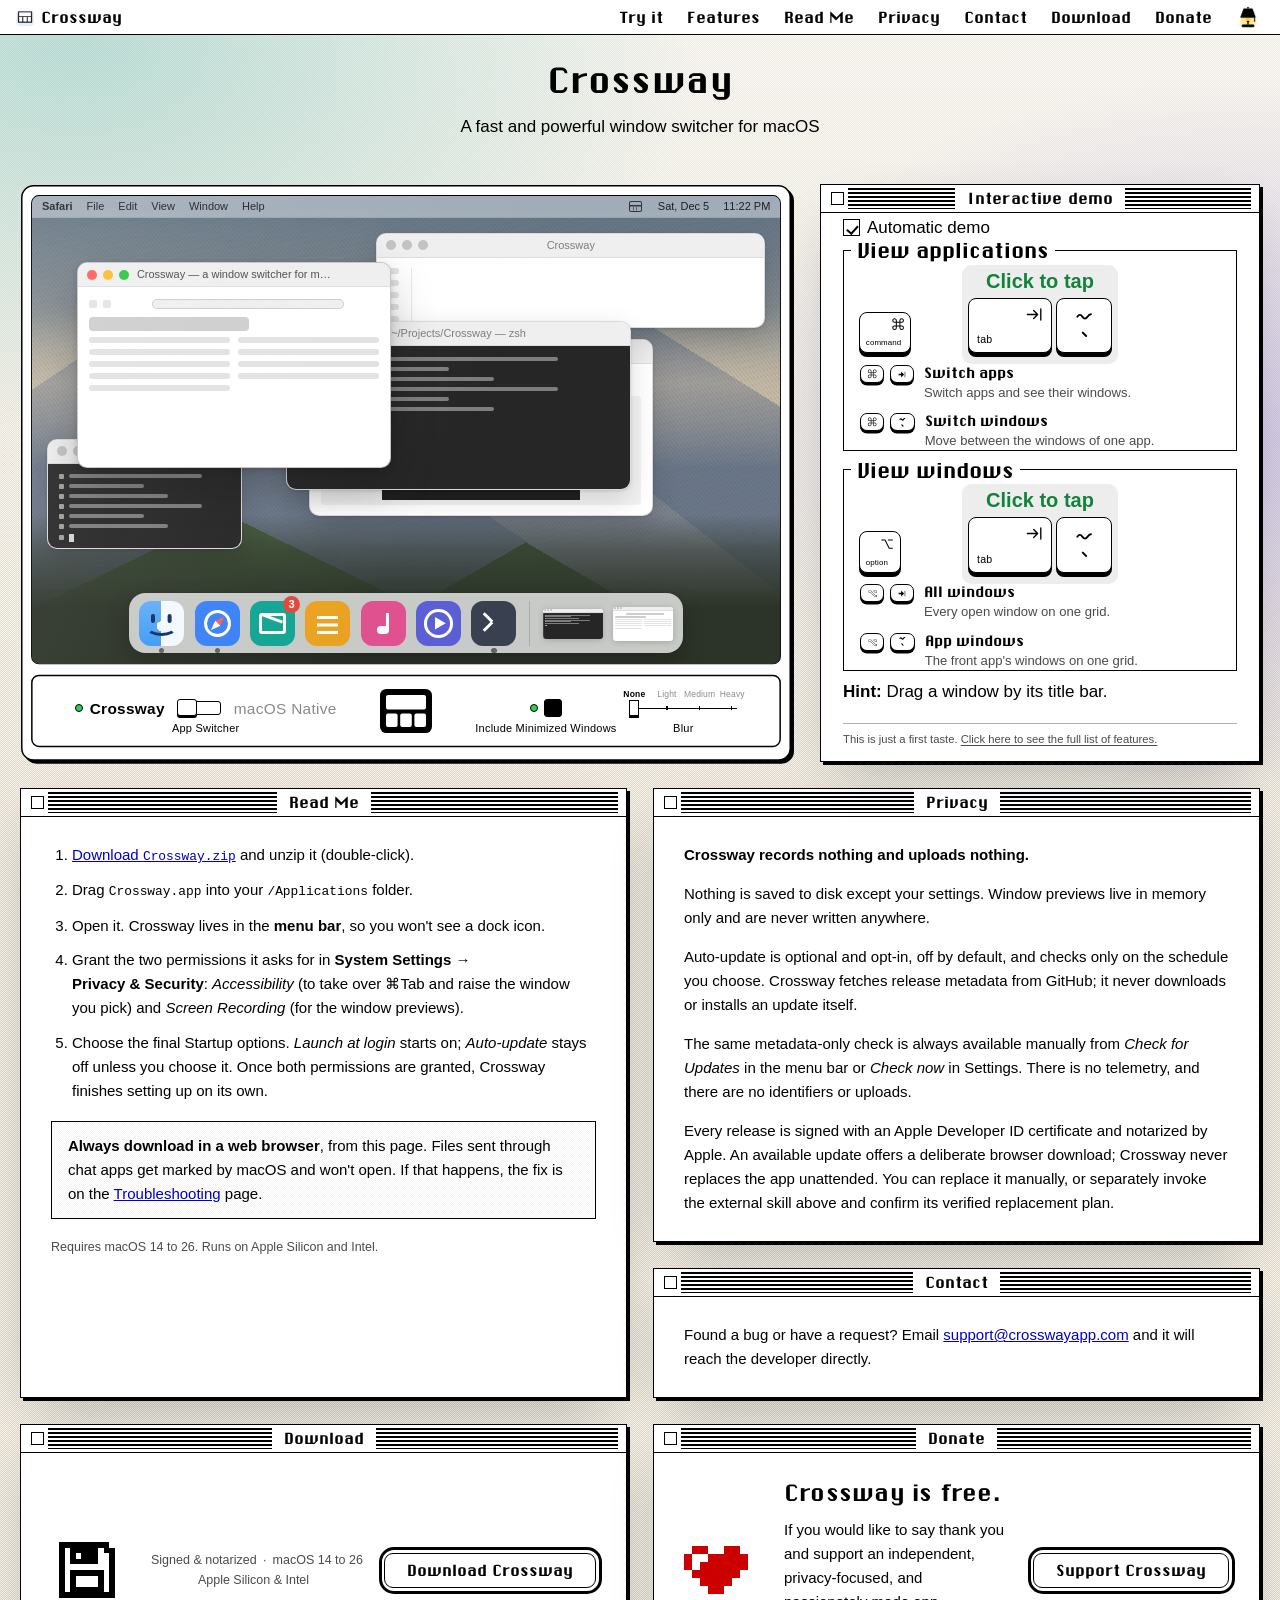
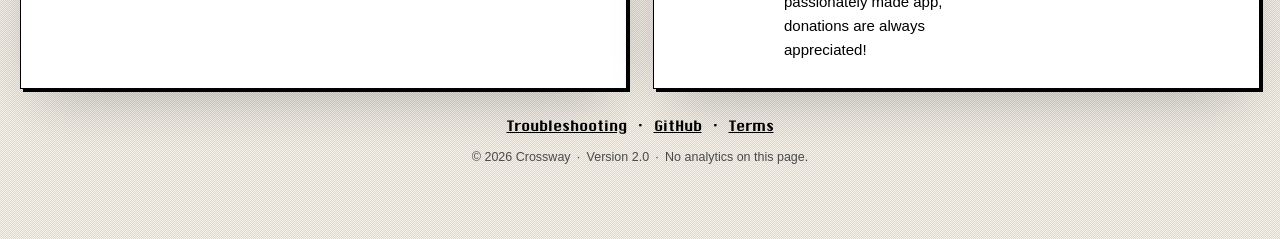
==== docs/index.html @ ad16845f "Update release docs" ====
<!DOCTYPE html>
<html lang="en">
<head>
<meta charset="utf-8">
<meta name="viewport" content="width=device-width, initial-scale=1">
<meta name="color-scheme" content="light dark">
<title>Crossway</title>
<meta name="description" content="A fast and powerful window switcher for macOS. Free, signed &amp; notarized, records nothing.">
<meta property="og:title" content="Crossway">
<meta property="og:description" content="A fast and powerful window switcher for macOS. Free, signed &amp; notarized, records nothing.">
<meta property="og:type" content="website">
<meta property="og:url" content="https://crosswayapp.com/">
<meta property="og:image" content="https://crosswayapp.com/assets/social-card.png">
<meta property="og:image:width" content="1668">
<meta property="og:image:height" content="1040">
<meta name="twitter:card" content="summary_large_image">
<meta name="twitter:image" content="https://crosswayapp.com/assets/social-card.png">
<link rel="icon" type="image/png" sizes="32x32" href="assets/favicon-32.png">
<link rel="apple-touch-icon" href="assets/apple-touch-icon.png">
<script>try{var v=localStorage.getItem("crossway-night");if(v==="1")document.documentElement.classList.add("night");else if(v==="0")document.documentElement.classList.add("day");if(localStorage.getItem("crossway-hacker")==="1")document.documentElement.classList.add("hacker");if(localStorage.getItem("crossway-retro")==="1")document.documentElement.classList.add("retro")}catch(e){}</script>
<link rel="stylesheet" href="style.css">
<script src="night.js" defer></script>
<script src="copy.js" defer></script>
<script src="demo.js" defer></script>
<script src="stage.js" defer></script>
<script src="cameo.js" defer></script>
<script src="hacker.js" defer></script>
<script src="retro.js" defer></script>
<script src="hero-init.js" defer></script>
</head>
<body>

<!-- The phosphor re-cut for the menubar app icon. It is a PNG, so no token
     and no fill can reach it the way they reach the heart and the cameo; a
     filter is the only lever. Kept inert and out of the layout, and never
     referenced outside html.hacker, so the ordinary page is untouched.
     Not display:none — that stops the filter resolving in some engines. -->
<svg class="phosphor-defs" width="0" height="0" aria-hidden="true" focusable="false">
  <defs>
    <filter id="phosphor-icon" color-interpolation-filters="sRGB">
      <feColorMatrix type="saturate" values="0"/>
      <feComponentTransfer>
        <feFuncR type="table" tableValues="0.063 0.651"/>
        <feFuncG type="table" tableValues="0.106 1"/>
        <feFuncB type="table" tableValues="0.071 0.745"/>
      </feComponentTransfer>
    </filter>
  </defs>
</svg>

<nav class="menubar" aria-label="Site">
  <a class="apptitle" href="#top"><img class="appicon" src="assets/favicon-32.png" width="18" height="18" alt="">Crossway</a>
  <span class="spacer"></span>
  <a href="#demo">Try&nbsp;it</a>
  <a href="features/">Features</a>
  <a href="#readme">Read&nbsp;Me</a>
  <a href="#privacy">Privacy</a>
  <a href="#contact">Contact</a>
  <a href="#download">Download</a>
  <a href="#donate">Donate</a>
  <button type="button" class="lamp" role="switch" aria-checked="true" aria-label="Lights">
    <svg class="lamp-art" viewBox="0 0 24 24" width="22" height="22" aria-hidden="true" focusable="false">
      <defs>
        <linearGradient id="lamp-beam-fade" x1="0" y1="0" x2="0" y2="1">
          <stop class="lamp-beam-stop" offset="0" stop-opacity="0.55"/>
          <stop class="lamp-beam-stop" offset="1" stop-opacity="0"/>
        </linearGradient>
      </defs>
      <path class="lamp-beam" d="M4.6 12.9h14.8L22.6 24H1.4z"/>
      <circle class="lamp-bulb" cx="12" cy="14.8" r="1.95"/>
      <path class="lamp-body" d="M11.2 1h1.6v1.6h-1.6z"/>
      <path class="lamp-body" d="M7.6 2.6h8.8a.6.6 0 0 1 .56.4l3.3 8.9a.7.7 0 0 1-.66.95H4.4a.7.7 0 0 1-.66-.95l3.3-8.9a.6.6 0 0 1 .56-.4z"/>
      <path class="lamp-body" d="M10.6 16.3h2.8v1.1h-2.8z"/>
      <path class="lamp-body" d="M11.25 17.3h1.5v2.8h-1.5z"/>
      <path class="lamp-body" d="M6.4 20h11.2a1.3 1.3 0 0 1 1.3 1.3v.4A1.3 1.3 0 0 1 17.6 23H6.4a1.3 1.3 0 0 1-1.3-1.3v-.4A1.3 1.3 0 0 1 6.4 20z"/>
      <path class="lamp-chain" d="M19.2 12.9v2.7"/>
      <circle class="lamp-chain-end" cx="19.2" cy="16.3" r="0.85"/>
    </svg>
  </button>
</nav>

<main class="desktop" id="top">

  <!-- The title and the line under it, and nothing else: the download
       has its own window at the foot of the page, beside Donate, so the
       demo is what the visitor meets first. -->
  <section class="lede">
    <h1>Crossway</h1>
    <p class="tagline">A fast and powerful window switcher for macOS</p>
  </section>

  <!-- THE LIVE HERO. A display in the page's own 1-bit line art, with a
       real modern macOS on its screen: the drawing is of this decade
       (thin bezel, no stand), the line it is drawn in is of the other
       one, and that clash is the joke the rest of the page already
       tells.

       The chassis is one fixed-viewBox SVG: static furniture, nothing
       that moves. The screen is a DOM overlay positioned in percentages
       of that same box, so it registers to the drawn well at every
       width without a line of measuring JavaScript. -->
  <!-- Not a window: the display IS the section, sitting on the desktop
       the way the page's windows do, with its virtual keyboard beside it
       on wide screens and directly after it when the layout stacks. -->
  <section class="cw-hero" id="demo" aria-labelledby="cw-title">
      <!-- The demo's heading is the window's own title, Interactive
           demo, and it names the whole machine rather than the keys: a
           title ABOUT the keys leaves visitors reading the display
           beside it as a screenshot, and they never learn the screen is
           theirs to use.

           The window is one of the page's own kind: the title in its bar
           and the explanation as its body, built exactly as the rest of
           the page's windows are, so the two read as one family. The
           display itself is NOT boxed. There is no heading over the
           columns: the display stands bare on the left, and the ONE
           window is on the right, titled Interactive demo (it is the
           section's heading), holding the hint line (the marquee at the
           left as "Hint: ...", the automatic-demo box at the right) and
           the two boxes of keys.

           The hint line is one line, and large. Every line here is a
           line off the display, which gets the viewport minus
           --cw-fold-overhead, so keep the window's body short. -->
      <div class="cw-stage">
      <div class="cw-machine cw-display">
        <!-- A display, drawn as a manual would have drawn it: paper, the
             page's own ink line, and form carried by a few solid blacks.
             No tone and no dot pattern anywhere: QuickDraw patterns read
             as perforation at this size. The screen is the product and
             the drawing is its frame, so the well takes 96.9% of the
             width (x5 y5 w316 h197.5 of 326x244, at 8:5) inside a 5-unit
             bezel, with a deeper chin under it for the controls, as a
             modern panel has.

             The live desktop is a DOM overlay registered to the well in
             percentages of the same box, so it tracks the drawing at
             every width with no measuring JavaScript. Change the well
             rect and .cw-screen-mount together, or the screen slides off
             its own bezel. The frame around them is its own containing
             block: the bezel below 700px becomes a block in flow, and
             must not grow the box the mount's percentages resolve
             against. -->
        <div class="cw-display-frame">
          <svg class="cw-chassis" viewBox="0 0 326 244" role="img" aria-label="A display with Crossway running on its screen.">
            <!-- The case: ONE panel, a 5-unit bezel round the screen and
                 a chin under it for the controls. No stand, and no
                 recess: a modern display is a flat front, not a CRT sunk
                 into a case, and walls of shadow to say so have nowhere
                 to sit in a bezel this thin. -->
            <rect class="cw-case" x="0.75" y="0.75" width="324.5" height="242.5" rx="5"/>
            <!-- The well. Its fill is under the overlay and never seen;
                 its corners are the screen's, and the overlay clips to
                 the same ones. -->
            <rect class="cw-well" x="5" y="5" width="316" height="197.5" rx="3" fill="var(--desktop-b)" stroke="currentColor"/>
            <!-- The tray along the bottom bezel holds the demo's settings
                 as hardware (the .cw-bezel overlay registers to it:
                 x5..321, y207.5..237.5, the screen's own width). The mark is
                 centred in it and the power light belongs to the switch,
                 where the displays of the era wore them. The light is lit
                 while Crossway is the switcher on the screen and goes
                 dark when the switch says Native. -->
            <rect class="cw-strip" x="5" y="207.5" width="316" height="30" rx="3"/>
            <!-- The mark: Crossway's own, the switcher as an icon, an ink
                 frame with the app row as one pane above the three window
                 panes. Drawn, so it inverts with the rest of the case. -->
            <!-- In Native the machine is Apple's, and Apple's own mark takes
                 the bezel, in the page's ink: shown only while the switch
                 says Native, in the place the Crossway mark leaves. -->
          </svg>
          <div class="cw-screen-mount"><div class="cw-screen-host" id="cw-screen"></div></div>
        </div>
        <!-- The bezel: the three settings the demo has, as the controls a
             display of this era carried. A slide switch for which
             switcher is on the screen, a latching button with its own
             light for whether minimized windows are offered, and a
             thumbwheel with four detents for the blur. Underneath they are
             exactly the inputs the engine wires: the radiogroup
             (two radios, neither of them "off"), the checkbox, the range.
             Each wears an engraved label in the body face. -->
        <div class="cw-bezel">
          <div class="cw-bezel-ctl cw-bezel-mode">
            <div class="cw-toggle" role="radiogroup" aria-label="App Switcher">
              <!-- The power light. It belongs to the SWITCH: green while
                   Crossway is the switcher on the screen, ink while the
                   system's is, which is the same thing the knob's position
                   says and the same word the minimized light speaks. -->
              <span class="cw-toggle-side">
                <span class="cw-led cw-mode-led" aria-hidden="true"></span>
                <span class="cw-engrave" data-side="crossway" aria-hidden="true">Crossway</span>
              </span>
              <span class="cw-switch">
                <button type="button" class="cw-seg" role="radio" aria-checked="true" data-mode="crossway"><span class="sr-only">Crossway</span></button>
                <button type="button" class="cw-seg" role="radio" aria-checked="false" data-mode="native"><span class="sr-only">macOS Native</span></button>
                <span class="cw-switch-knob" aria-hidden="true"></span>
              </span>
              <span class="cw-engrave" data-side="native" aria-hidden="true">macOS Native</span>
            </div>
            <span class="cw-engrave" aria-hidden="true">App Switcher</span>
          </div>
          <!-- The badge, centred on the panel and so on the monitor: the
               maker's mark where a display of this era put it. It is the
               panel's middle column, so the switch on its left and the
               settings on its right cannot push it off centre. Crossway's
               mark with Crossway, Apple's with the system. -->
          <span class="cw-bezel-logo" aria-hidden="true">
            <svg class="cw-logo-mark" viewBox="0 0 13 11" focusable="false"><rect class="cw-ink" x="0.0" y="0.0" width="13" height="11" rx="1.6"/><rect class="cw-paper" x="1.5" y="1.5" width="10" height="3.6" rx="0.5"/><rect class="cw-paper" x="1.5" y="6.1" width="2.9" height="3.4" rx="0.5"/><rect class="cw-paper" x="5.05" y="6.1" width="2.9" height="3.4" rx="0.5"/><rect class="cw-paper" x="8.6" y="6.1" width="2.9" height="3.4" rx="0.5"/></svg>
            <svg class="cw-logo-apple" viewBox="0 0 24 26" focusable="false"><path class="cw-ink" d="M12.152 6.896c-.948 0-2.415-1.078-3.96-1.04-2.04.027-3.91 1.183-4.961 3.014-2.117 3.675-.546 9.103 1.519 12.09 1.013 1.454 2.208 3.09 3.792 3.039 1.52-.065 2.09-.987 3.935-.987 1.831 0 2.35.987 3.96.948 1.637-.026 2.676-1.48 3.676-2.948 1.156-1.688 1.636-3.325 1.662-3.415-.039-.013-3.182-1.221-3.22-4.857-.026-3.04 2.48-4.494 2.597-4.559-1.429-2.09-3.623-2.324-4.39-2.376-2-.156-3.675 1.09-4.61 1.09zM15.53 3.83c.843-1.012 1.4-2.427 1.245-3.83-1.207.052-2.662.805-3.532 1.818-.78.896-1.454 2.338-1.273 3.714 1.338.104 2.715-.688 3.559-1.701"/></svg>
          </span>
          <div class="cw-settings">
            <label class="cw-set cw-push cw-bezel-ctl">
              <span class="cw-push-row"><span class="cw-led" aria-hidden="true"></span><input type="checkbox" data-option="include-minimized" checked><span class="cw-tick" aria-hidden="true"></span></span>
              <span class="cw-engrave">Include Minimized Windows</span>
            </label>
            <div class="cw-bezel-ctl">
              <!-- The wheel's scale is printed above it, a word over each
                   detent, the one under the cap in ink; the label under it is
                   the one word. The output is what a screen reader hears. -->
              <span class="cw-slider" data-blur="0">
                <span class="cw-scale" aria-hidden="true"><i>None</i><i>Light</i><i>Medium</i><i>Heavy</i></span>
                <input type="range" id="cw-blur" data-option="blur"
                       min="0" max="3" step="1" value="0"
                       aria-label="Blur behind the switcher" aria-describedby="cw-blur-now">
                <span class="cw-detents" aria-hidden="true"><i></i><i></i><i></i><i></i></span>
                <output id="cw-blur-now" for="cw-blur" class="sr-only">None</output>
              </span>
              <span class="cw-engrave">Blur</span>
            </div>
          </div>
        </div>
        <!-- What a screen reader hears. One polite region, one sentence
             per settled state, spoken only when it changes. -->
        <p id="cw-status" class="sr-only" role="status" aria-live="polite"></p>
      </div>
        <!-- The keys. macOS reserves these chords at the OS level, so
             pressing them for real would switch the visitor's own apps
             rather than the demo's. So the keys the visitor presses ARE
             the keyboard: the two modifiers to hold (they latch, and a
             second click lets go, which is what commits) and the two keys
             to tap. Under each box's keys its two chords are named with
             what each does; the row in effect lights, and the ⌥ box greys
             as one without Crossway, because a key you cannot have is
             the pitch.
             The glyphs are drawn at one weight: as text, the four keys
             come from three fonts. -->
        <!-- The demo's ONE window, beside the display and as tall as it:
             "Interactive demo" in its title bar (the section's heading),
             the hint line and the two boxes of keys as its body. -->
        <section class="cw-controls mac-window" role="group" aria-labelledby="cw-title">
          <div class="titlebar"><span class="closebox" aria-hidden="true"></span><h2 class="title cw-title" id="cw-title">Interactive demo</h2></div>
          <div class="cw-keys-body">
          <div class="cw-keys-lead-row">
          <!-- Automatic demo, at the top left of the window's body and
               on a line of its own. Left alone, the demo demonstrates
               itself. An autopilot clicks the same keys a visitor would,
               through scenes whose commits put the desktop back exactly
               where it started, in whichever world the switch is set to,
               and the visitor's first real click on the keys, the screen
               or the switch takes over. -->
          <label class="cw-demo-mode"><input type="checkbox" id="cw-demo" checked> Automatic demo</label>
          </div>
          <!-- The verbs beside the caps say the one thing visitors miss:
               these keys are CLICKED. macOS keeps the real ones. The caps
               are drawn at MacBook Pro proportions: command is a quarter
               wider than option, tab half as wide again as backtick, and
               every cap carries the legend its real key does, the symbol
               at the top right and the name at the bottom left. -->
          <!-- Two groups, one per command family: the upper one views
               applications (tab), the lower one views windows (option).
               Each is a group box of the era, a hairline frame with its
               name on the line, and each is COMPLETE: the modifier to
               hold, the two keys to tap beside it, and under them the two
               chords they make and what each buys you. A visitor who
               lands on a group has everything that name needs inside one
               frame, and never has to work out which of four keys goes
               with which of four rows, which is what a single keypad over
               a single legend asks of them.

               So Tab and backtick are drawn once PER GROUP: two Tabs, two
               backticks, each carrying data-group. A tap on a group's key
               is a tap of that group's chord, and the group's own
               modifier goes down first if it is not already (wireKeys):
               the first click on either frame does something on the
               screen. The caps keep MacBook Pro proportions and the
               legends their real keys carry; the verb over the tap keys
               says the one thing a cap cannot: it is CLICKED. The
               modifiers are ART: a tap on a box's key holds its modifier
               for you and the cap lights, and a pause lets it go, which
               is what commits. Nothing on them is clickable, and a screen
               reader is not told about them. -->
          <fieldset class="cw-group" data-group="cmd">
            <legend class="cw-group-label">View applications</legend>
            <div class="cw-group-keys">
              <span class="cw-keyset">
                <span class="cw-keycap-btn cw-key-cmd is-art" data-key="cmd" data-held="false" aria-hidden="true"><svg viewBox="0 0 24 24" aria-hidden="true"><path d="M15 6v12a3 3 0 1 0 3-3H6a3 3 0 1 0 3 3V6a3 3 0 1 0-3 3h12a3 3 0 1 0-3-3"/></svg><span class="cw-keycap-word" aria-hidden="true">command</span></span>
              </span>
              <span class="cw-keyset">
                <span class="cw-keyset-verb">Click to&#10;tap</span>
                <button type="button" class="cw-keycap-btn cw-key-tab" data-key="tab" data-group="cmd" aria-label="Tab"><svg viewBox="0 0 24 24" aria-hidden="true"><path d="M3 12h13M11 7l5 5-5 5M20 5v14"/></svg><span class="cw-keycap-word" aria-hidden="true">tab</span></button>
                <button type="button" class="cw-keycap-btn cw-key-tick" data-key="tick" data-group="cmd" aria-label="Backtick"><svg viewBox="0 0 24 24" aria-hidden="true"><path d="M7.5 6.45c1.125-1.65 2.25-1.65 3.375 0s2.25 1.65 3.375 0 2.25-1.65 2.25-1.65M11.1 16.95l2.25 2.25"/></svg></button>
              </span>
            </div>
            <ol class="cw-legend">
              <li data-chord="cmd-tab" data-what="Switch apps and see their windows." data-what-native="Switch apps. No window previews.">
                <span class="chord" aria-hidden="true"><span class="key">⌘</span><span class="key">⇥</span></span>
                <span class="cw-legend-name">Switch apps</span>
                <span class="cw-legend-what">Switch apps and see their windows.</span>
              </li>
              <li data-chord="cmd-tick" data-what="Move between the windows of one app." data-what-native="Cycle front app's windows. No previews.">
                <span class="chord" aria-hidden="true"><span class="key">⌘</span><span class="key key-tick"><svg viewBox="0 0 24 24" aria-hidden="true"><path d="M7.5 6.45c1.125-1.65 2.25-1.65 3.375 0s2.25 1.65 3.375 0 2.25-1.65 2.25-1.65M11.1 16.95l2.25 2.25"/></svg></span></span>
                <span class="cw-legend-name">Switch windows</span>
                <span class="cw-legend-what">Move between the windows of one app.</span>
              </li>
            </ol>
          </fieldset>
          <fieldset class="cw-group" data-group="opt" data-crossway-only="1">
            <legend class="cw-group-label">View windows</legend>
            <div class="cw-group-keys">
              <span class="cw-keyset">
                <span class="cw-keycap-btn cw-key-opt is-art" data-key="opt" data-held="false" data-crossway-only="1" aria-hidden="true"><svg viewBox="0 0 24 24" aria-hidden="true"><path d="M3 5h5.5l7 14H21M14 5h7"/></svg><span class="cw-keycap-word" aria-hidden="true">option</span></span>
              </span>
              <span class="cw-keyset">
                <span class="cw-keyset-verb">Click to&#10;tap</span>
                <button type="button" class="cw-keycap-btn cw-key-tab" data-key="tab" data-group="opt" aria-label="Tab"><svg viewBox="0 0 24 24" aria-hidden="true"><path d="M3 12h13M11 7l5 5-5 5M20 5v14"/></svg><span class="cw-keycap-word" aria-hidden="true">tab</span></button>
                <button type="button" class="cw-keycap-btn cw-key-tick" data-key="tick" data-group="opt" aria-label="Backtick"><svg viewBox="0 0 24 24" aria-hidden="true"><path d="M7.5 6.45c1.125-1.65 2.25-1.65 3.375 0s2.25 1.65 3.375 0 2.25-1.65 2.25-1.65M11.1 16.95l2.25 2.25"/></svg></button>
              </span>
            </div>
            <ol class="cw-legend">
              <li data-chord="opt-tab" data-crossway-only="1">
                <span class="chord" aria-hidden="true"><span class="key">⌥</span><span class="key">⇥</span></span>
                <span class="cw-legend-name">All windows</span>
                <span class="cw-legend-what">Every open window on one grid.</span>
              </li>
              <li data-chord="opt-tick" data-crossway-only="1">
                <span class="chord" aria-hidden="true"><span class="key">⌥</span><span class="key key-tick"><svg viewBox="0 0 24 24" aria-hidden="true"><path d="M7.5 6.45c1.125-1.65 2.25-1.65 3.375 0s2.25 1.65 3.375 0 2.25-1.65 2.25-1.65M11.1 16.95l2.25 2.25"/></svg></span></span>
                <span class="cw-legend-name">App windows</span>
                <span class="cw-legend-what">The front app's windows on one grid.</span>
              </li>
            </ol>
          </fieldset>
          <!-- The small print, so nobody takes the sketch for the whole
               app: the real one has more settings and more to it. -->
          <!-- The way out of the sketch, in the SAME note: .cw-fine draws a
               rule and a padded block, so a second paragraph of it costs the
               keys window about 30px at its foot and spills it past the
               display (at 1200x1000 and, in the terminal appearance,
               1280x700). One block, two sentences: the link still
               immediately follows the sentence it belongs to. -->
          <!-- The foot: the changing hint, then the divider and the
               small print under it. ONE block, because the window's body
               is a flex column whose gap is the boxes' own: a fourth
               child there would have cost a whole gap at every fold, and
               the hint's place is against the divider anyway. -->
          <div class="cw-keys-foot">
            <!-- One thing to try at a time, cycled by hero-init.js through
                 the list under it; this line is what is seen, the list is
                 what a screen reader gets, once. Every idea is one line at
                 1280px wide, in plain words with nothing bolded, and every
                 one is something the desktop really does. The window has
                 nothing else: its title bar is the heading. -->
            <p class="cw-hero-idea" aria-hidden="true"><span class="cw-hero-hint">Hint:</span> <span class="cw-hero-idea-text">Drag a window by its title bar.</span></p>
            <ul class="cw-hero-ideas sr-only" aria-label="Things to try on the monitor">
              <li>Drag a window by its title bar.</li>
              <li>Resize a window from any edge or corner.</li>
              <li>Click a window to bring it to the front.</li>
              <li>Minimize a window with its yellow button.</li>
              <li>Close a window with its red button.</li>
              <li>Click a window's green button to fill the screen. Click again to shrink back.</li>
              <li>Restore a minimized window from the Dock.</li>
              <li>Launch an app from the Dock.</li>
              <li>Click the app's name in the menu bar to open its menu.</li>
              <li>Quit the front app from the menu bar.</li>
              <li>Tap Tab to switch apps, then pause to land on one.</li>
              <li>Tap Tab again and again to walk along the row.</li>
              <li>Tap backtick again to move along the window strip.</li>
              <li>Tap backtick to switch windows.</li>
              <li>Use backtick to reach a window buried under another.</li>
              <li>Under View windows, tap Tab to see every window on one grid.</li>
              <li>Under View windows, tap backtick to see only the front app's windows.</li>
              <li>Hover a preview in the switcher, then click it to jump there.</li>
              <li>Click the wallpaper while the switcher is up to dismiss it.</li>
              <li>Turn the blur wheel on the bezel to frost what is behind the switcher.</li>
              <li>Press Include Minimized Windows on the bezel and watch the switcher change.</li>
              <li>Throw the switch to macOS Native and compare.</li>
              <li>Watch the film keep playing inside its preview.</li>
              <li>Let the automatic demo run, then take over with a click.</li>
            </ul>
          
            <p class="cw-fine">This is just a first taste.
              <a class="cw-features-link" href="features/">Click here to see the full list of features.</a></p>
          </div>
          </div>
        </section>
      </div>
  </section>



  <!-- The page's alternative hero: type "retro" anywhere and it
       takes the place of the live display.

       It lives in a <template> rather than behind display:none because
       Chrome keeps running CSS animations inside a hidden subtree, and
       these figures hold about twenty flipbook reels. A template subtree
       is genuinely inert: no style, no layout, no animation, nothing
       until it is cloned.

       Do not rewrite the art in here. -->
  <template id="retro-hero">
  <div class="window-duo">
    <section class="mac-window">
      <div class="titlebar"><span class="closebox" aria-hidden="true"></span><span class="title">Switch apps</span></div>
      <div class="window-body figure">
        <svg id="demo-apps" viewBox="0 0 156 88" width="624" height="352" shape-rendering="crispEdges" role="img" data-sel="2" data-strip="2" aria-label="Interactive demo of the switcher: a row of five app icons. Hover or tap an icon to select it; window previews of the selected app appear beneath.">
          <defs>
            <pattern id="dA" width="2" height="2" patternUnits="userSpaceOnUse">
              <rect width="1" height="1" fill="currentColor"/>
              <rect x="1" y="1" width="1" height="1" fill="currentColor"/>
            </pattern>
            <g id="mwA">
              <rect x="0" y="0" width="26" height="20" style="fill: var(--paper)" stroke="currentColor"/>
              <rect x="1" y="5" width="24" height="1" fill="currentColor"/>
              <rect x="3" y="2" width="20" height="1" fill="currentColor" opacity=".6"/>
              <rect x="2" y="7" width="22" height="11" fill="url(#dA)" opacity=".28"/>
            </g>
          </defs>
          <rect x="2" y="2" width="152" height="84" rx="5" style="fill: var(--paper)" stroke="currentColor" stroke-width="2"/>
          <!-- app icon row -->
          <rect x="12" y="10" width="16" height="16" fill="none" stroke="currentColor"/>
          <circle cx="20" cy="18" r="4" fill="currentColor"/>
          <rect x="40" y="10" width="16" height="16" fill="none" stroke="currentColor"/>
          <rect x="44" y="14" width="8" height="8" fill="currentColor"/>
          <rect x="46" y="16" width="4" height="4" style="fill: var(--paper)"/>
          <rect x="68" y="10" width="16" height="16" fill="none" stroke="currentColor"/>
          <polygon points="76,13 81,22 71,22" fill="currentColor"/>
          <rect x="96" y="10" width="16" height="16" fill="none" stroke="currentColor"/>
          <polygon points="104,12 110,18 104,24 98,18" fill="currentColor"/>
          <rect x="124" y="10" width="16" height="16" fill="none" stroke="currentColor"/>
          <rect x="128" y="15" width="8" height="2" fill="currentColor"/>
          <rect x="128" y="19" width="8" height="2" fill="currentColor"/>
          <!-- the selection ring, at home around the third icon; demo.js
               glides it between icons with a CSS transform -->
          <rect class="demo-selector" x="63" y="5" width="26" height="26" rx="4" fill="none" stroke="currentColor" stroke-width="2"/>
          <!-- window previews: one pre-rendered strip per app, aligned
               to the panel's left edge like the real app; only the
               selected app's strip is shown -->
          <g class="demo-strip" data-app="0">
            <use href="#mwA" x="12" y="46"/>
            <!-- movie: the sky cycle: sunrise, sunset, then the moon. -->
            <g transform="translate(46,46)">
              <rect x="0" y="0" width="26" height="20" style="fill: var(--paper)" stroke="currentColor"/>
              <rect x="1" y="5" width="24" height="1" fill="currentColor"/>
              <rect x="3" y="2" width="20" height="1" fill="currentColor" opacity=".6"/>
              <g class="movie frames-10" style="--slot: 0.5s" transform="translate(2,7) scale(0.5)" fill="currentColor">
                <g class="frame">
                  <rect x="1" y="17" width="42" height="5"/>
                  <rect x="8" y="14" width="2" height="3"/>
                  <rect x="6" y="11" width="6" height="3"/>
                  <rect x="7" y="10" width="4" height="1"/>
                  <rect x="22" y="16" width="8" height="1"/>
                  <rect x="24" y="15" width="4" height="1"/>
                  <rect x="15" y="14" width="4" height="1"/>
                  <rect x="14" y="15" width="6" height="2"/>
                  <rect x="10" y="2" width="1" height="1"/>
                  <rect x="2" y="15" width="3" height="1"/>
                  <rect x="1" y="16" width="5" height="1"/>
                  <rect x="40" y="15" width="2" height="1"/>
                  <rect x="39" y="16" width="3" height="1"/>
                </g>
                <g class="frame">
                  <rect x="1" y="17" width="42" height="5"/>
                  <rect x="8" y="14" width="2" height="3"/>
                  <rect x="6" y="11" width="6" height="3"/>
                  <rect x="7" y="10" width="4" height="1"/>
                  <rect x="22" y="16" width="8" height="1"/>
                  <rect x="24" y="15" width="4" height="1"/>
                  <rect x="15" y="14" width="4" height="1"/>
                  <rect x="14" y="15" width="6" height="2"/>
                  <rect x="10" y="6" width="4" height="1"/>
                  <rect x="9" y="7" width="6" height="3"/>
                  <rect x="10" y="10" width="4" height="1"/>
                </g>
                <g class="frame">
                  <rect x="1" y="17" width="42" height="5"/>
                  <rect x="8" y="14" width="2" height="3"/>
                  <rect x="6" y="11" width="6" height="3"/>
                  <rect x="7" y="10" width="4" height="1"/>
                  <rect x="22" y="16" width="8" height="1"/>
                  <rect x="24" y="15" width="4" height="1"/>
                  <rect x="15" y="14" width="4" height="1"/>
                  <rect x="14" y="15" width="6" height="2"/>
                  <rect x="19" y="1" width="4" height="1"/>
                  <rect x="18" y="2" width="6" height="3"/>
                  <rect x="19" y="5" width="4" height="1"/>
                  <rect x="20" y="0" width="2" height="1"/>
                  <rect x="16" y="3" width="1" height="1"/>
                  <rect x="25" y="3" width="1" height="1"/>
                </g>
                <g class="frame">
                  <rect x="1" y="17" width="42" height="5"/>
                  <rect x="8" y="14" width="2" height="3"/>
                  <rect x="6" y="11" width="6" height="3"/>
                  <rect x="7" y="10" width="4" height="1"/>
                  <rect x="22" y="16" width="8" height="1"/>
                  <rect x="24" y="15" width="4" height="1"/>
                  <rect x="15" y="14" width="4" height="1"/>
                  <rect x="14" y="15" width="6" height="2"/>
                  <rect x="28" y="6" width="4" height="1"/>
                  <rect x="27" y="7" width="6" height="3"/>
                  <rect x="28" y="10" width="4" height="1"/>
                </g>
                <g class="frame">
                  <rect x="1" y="17" width="42" height="5"/>
                  <rect x="8" y="14" width="2" height="3"/>
                  <rect x="6" y="11" width="6" height="3"/>
                  <rect x="7" y="10" width="4" height="1"/>
                  <rect x="22" y="16" width="8" height="1"/>
                  <rect x="24" y="15" width="4" height="1"/>
                  <rect x="15" y="14" width="4" height="1"/>
                  <rect x="14" y="15" width="6" height="2"/>
                  <rect x="39" y="15" width="3" height="1"/>
                  <rect x="38" y="16" width="5" height="1"/>
                </g>
                <g class="frame">
                  <rect x="1" y="17" width="42" height="5"/>
                  <rect x="8" y="14" width="2" height="3"/>
                  <rect x="6" y="11" width="6" height="3"/>
                  <rect x="7" y="10" width="4" height="1"/>
                  <rect x="22" y="16" width="8" height="1"/>
                  <rect x="24" y="15" width="4" height="1"/>
                  <rect x="15" y="14" width="4" height="1"/>
                  <rect x="14" y="15" width="6" height="2"/>
                  <rect x="33" y="3" width="1" height="1"/>
                </g>
                <g class="frame">
                  <rect x="1" y="17" width="42" height="5"/>
                  <rect x="8" y="14" width="2" height="3"/>
                  <rect x="6" y="11" width="6" height="3"/>
                  <rect x="7" y="10" width="4" height="1"/>
                  <rect x="22" y="16" width="8" height="1"/>
                  <rect x="24" y="15" width="4" height="1"/>
                  <rect x="15" y="14" width="4" height="1"/>
                  <rect x="14" y="15" width="6" height="2"/>
                  <rect x="33" y="3" width="1" height="1"/>
                  <rect x="10" y="2" width="1" height="1"/>
                  <rect x="2" y="14" width="3" height="1"/>
                  <rect x="2" y="15" width="2" height="1"/>
                  <rect x="2" y="16" width="3" height="1"/>
                </g>
                <g class="frame">
                  <rect x="1" y="17" width="42" height="5"/>
                  <rect x="8" y="14" width="2" height="3"/>
                  <rect x="6" y="11" width="6" height="3"/>
                  <rect x="7" y="10" width="4" height="1"/>
                  <rect x="22" y="16" width="8" height="1"/>
                  <rect x="24" y="15" width="4" height="1"/>
                  <rect x="15" y="14" width="4" height="1"/>
                  <rect x="14" y="15" width="6" height="2"/>
                  <rect x="33" y="3" width="1" height="1"/>
                  <rect x="10" y="2" width="1" height="1"/>
                  <rect x="25" y="6" width="1" height="1"/>
                  <rect x="41" y="5" width="1" height="1"/>
                  <rect x="11" y="5" width="3" height="1"/>
                  <rect x="10" y="6" width="2" height="3"/>
                  <rect x="11" y="9" width="3" height="1"/>
                </g>
                <g class="frame">
                  <rect x="1" y="17" width="42" height="5"/>
                  <rect x="8" y="14" width="2" height="3"/>
                  <rect x="6" y="11" width="6" height="3"/>
                  <rect x="7" y="10" width="4" height="1"/>
                  <rect x="22" y="16" width="8" height="1"/>
                  <rect x="24" y="15" width="4" height="1"/>
                  <rect x="15" y="14" width="4" height="1"/>
                  <rect x="14" y="15" width="6" height="2"/>
                  <rect x="33" y="3" width="1" height="1"/>
                  <rect x="10" y="2" width="1" height="1"/>
                  <rect x="25" y="6" width="1" height="1"/>
                  <rect x="41" y="5" width="1" height="1"/>
                  <rect x="5" y="6" width="1" height="1"/>
                  <rect x="16" y="4" width="1" height="1"/>
                  <rect x="29" y="9" width="1" height="1"/>
                  <rect x="20" y="0" width="3" height="1"/>
                  <rect x="19" y="1" width="2" height="3"/>
                  <rect x="20" y="4" width="3" height="1"/>
                </g>
                <g class="frame">
                  <rect x="1" y="17" width="42" height="5"/>
                  <rect x="8" y="14" width="2" height="3"/>
                  <rect x="6" y="11" width="6" height="3"/>
                  <rect x="7" y="10" width="4" height="1"/>
                  <rect x="22" y="16" width="8" height="1"/>
                  <rect x="24" y="15" width="4" height="1"/>
                  <rect x="15" y="14" width="4" height="1"/>
                  <rect x="14" y="15" width="6" height="2"/>
                  <rect x="10" y="2" width="1" height="1"/>
                  <rect x="25" y="6" width="1" height="1"/>
                  <rect x="5" y="6" width="1" height="1"/>
                  <rect x="30" y="6" width="3" height="1"/>
                  <rect x="29" y="7" width="2" height="3"/>
                  <rect x="30" y="10" width="3" height="1"/>
                </g>
              </g>
            </g>
          </g>
          <g class="demo-strip" data-app="1">
            <use href="#mwA" x="12" y="46"/>
          </g>
          <g class="demo-strip" data-app="2">
            <use href="#mwA" x="12" y="46"/>
            <!-- movie: two stick figures in a lively scrap. -->
            <g transform="translate(46,46)">
              <rect x="0" y="0" width="26" height="20" style="fill: var(--paper)" stroke="currentColor"/>
              <rect x="1" y="5" width="24" height="1" fill="currentColor"/>
              <rect x="3" y="2" width="20" height="1" fill="currentColor" opacity=".6"/>
              <g class="movie frames-6" style="--slot: 0.28s" transform="translate(2,7) scale(0.5)" fill="currentColor">
                <g class="frame">
                  <rect x="1" y="20" width="42" height="1"/>
                  <rect x="9" y="3" width="3" height="3"/>
                  <rect x="9" y="6" width="3" height="6"/>
                  <rect x="12" y="7" width="2" height="2"/>
                  <rect x="13" y="5" width="2" height="2"/>
                  <rect x="7" y="7" width="2" height="2"/>
                  <rect x="6" y="5" width="2" height="2"/>
                  <rect x="7" y="12" width="2" height="8"/>
                  <rect x="11" y="12" width="2" height="8"/>
                  <rect x="32" y="3" width="3" height="3"/>
                  <rect x="32" y="6" width="3" height="6"/>
                  <rect x="30" y="7" width="2" height="2"/>
                  <rect x="29" y="5" width="2" height="2"/>
                  <rect x="35" y="7" width="2" height="2"/>
                  <rect x="36" y="5" width="2" height="2"/>
                  <rect x="30" y="12" width="2" height="8"/>
                  <rect x="34" y="12" width="2" height="8"/>
                </g>
                <g class="frame">
                  <rect x="1" y="20" width="42" height="1"/>
                  <rect x="12" y="3" width="3" height="3"/>
                  <rect x="12" y="6" width="3" height="6"/>
                  <rect x="15" y="5" width="10" height="2"/>
                  <rect x="10" y="7" width="2" height="2"/>
                  <rect x="10" y="12" width="2" height="4"/>
                  <rect x="9" y="16" width="2" height="4"/>
                  <rect x="14" y="12" width="2" height="8"/>
                  <rect x="34" y="3" width="3" height="3"/>
                  <rect x="33" y="6" width="3" height="6"/>
                  <rect x="30" y="5" width="2" height="2"/>
                  <rect x="31" y="7" width="2" height="2"/>
                  <rect x="36" y="5" width="2" height="2"/>
                  <rect x="31" y="12" width="2" height="3"/>
                  <rect x="30" y="15" width="2" height="5"/>
                  <rect x="34" y="12" width="2" height="8"/>
                </g>
                <g class="frame">
                  <rect x="1" y="20" width="42" height="1"/>
                  <rect x="12" y="3" width="3" height="3"/>
                  <rect x="12" y="6" width="3" height="6"/>
                  <rect x="15" y="6" width="4" height="2"/>
                  <rect x="10" y="5" width="2" height="3"/>
                  <rect x="10" y="12" width="2" height="4"/>
                  <rect x="9" y="16" width="2" height="4"/>
                  <rect x="14" y="12" width="2" height="8"/>
                  <rect x="37" y="3" width="3" height="2"/>
                  <rect x="36" y="5" width="2" height="2"/>
                  <rect x="35" y="7" width="2" height="2"/>
                  <rect x="34" y="9" width="2" height="2"/>
                  <rect x="32" y="11" width="4" height="2"/>
                  <rect x="33" y="5" width="2" height="3"/>
                  <rect x="39" y="5" width="2" height="3"/>
                  <rect x="31" y="13" width="2" height="3"/>
                  <rect x="30" y="16" width="2" height="4"/>
                  <rect x="34" y="12" width="2" height="8"/>
                </g>
                <g class="frame">
                  <rect x="1" y="20" width="42" height="1"/>
                  <rect x="10" y="4" width="3" height="3"/>
                  <rect x="11" y="6" width="3" height="3"/>
                  <rect x="12" y="9" width="3" height="3"/>
                  <rect x="13" y="7" width="3" height="2"/>
                  <rect x="15" y="4" width="2" height="4"/>
                  <rect x="11" y="12" width="2" height="8"/>
                  <rect x="14" y="12" width="2" height="8"/>
                  <rect x="34" y="3" width="3" height="3"/>
                  <rect x="33" y="6" width="3" height="6"/>
                  <rect x="25" y="9" width="8" height="2"/>
                  <rect x="23" y="8" width="2" height="3"/>
                  <rect x="34" y="12" width="2" height="8"/>
                  <rect x="31" y="4" width="2" height="3"/>
                  <rect x="36" y="7" width="3" height="2"/>
                </g>
                <g class="frame">
                  <rect x="1" y="20" width="42" height="1"/>
                  <rect x="11" y="3" width="3" height="3"/>
                  <rect x="11" y="6" width="3" height="6"/>
                  <rect x="14" y="8" width="7" height="2"/>
                  <rect x="9" y="7" width="2" height="2"/>
                  <rect x="13" y="11" width="2" height="1"/>
                  <rect x="10" y="12" width="2" height="8"/>
                  <rect x="14" y="12" width="2" height="8"/>
                  <rect x="34" y="3" width="3" height="3"/>
                  <rect x="34" y="6" width="3" height="6"/>
                  <rect x="32" y="10" width="3" height="2"/>
                  <rect x="31" y="12" width="2" height="2"/>
                  <rect x="29" y="14" width="2" height="2"/>
                  <rect x="35" y="12" width="2" height="8"/>
                  <rect x="32" y="7" width="2" height="2"/>
                  <rect x="37" y="5" width="2" height="3"/>
                </g>
                <g class="frame">
                  <rect x="1" y="20" width="42" height="1"/>
                  <rect x="8" y="3" width="3" height="3"/>
                  <rect x="8" y="6" width="3" height="6"/>
                  <rect x="7" y="11" width="5" height="1"/>
                  <rect x="6" y="12" width="2" height="7"/>
                  <rect x="11" y="12" width="2" height="7"/>
                  <rect x="11" y="7" width="2" height="2"/>
                  <rect x="12" y="5" width="2" height="2"/>
                  <rect x="6" y="7" width="2" height="2"/>
                  <rect x="5" y="5" width="2" height="2"/>
                  <rect x="33" y="3" width="3" height="3"/>
                  <rect x="33" y="6" width="3" height="6"/>
                  <rect x="31" y="11" width="5" height="1"/>
                  <rect x="30" y="12" width="2" height="7"/>
                  <rect x="35" y="12" width="2" height="7"/>
                  <rect x="31" y="7" width="2" height="2"/>
                  <rect x="30" y="5" width="2" height="2"/>
                  <rect x="36" y="7" width="2" height="2"/>
                  <rect x="37" y="5" width="2" height="2"/>
                </g>
              </g>
            </g>
            <use href="#mwA" x="80" y="46"/>
          </g>
          <g class="demo-strip" data-app="3">
            <!-- movie: a cow, grazing. -->
            <g transform="translate(12,46)">
              <rect x="0" y="0" width="26" height="20" style="fill: var(--paper)" stroke="currentColor"/>
              <rect x="1" y="5" width="24" height="1" fill="currentColor"/>
              <rect x="3" y="2" width="20" height="1" fill="currentColor" opacity=".6"/>
              <g class="movie frames-4" style="--slot: 0.6s" transform="translate(2,7) scale(0.5)" fill="currentColor">
                <g class="frame">
                  <rect x="1" y="20" width="42" height="2"/>
                  <rect x="4" y="18" width="3" height="2"/>
                  <rect x="37" y="18" width="3" height="2"/>
                  <rect x="13" y="19" width="2" height="1"/>
                  <rect x="16" y="8" width="18" height="6"/>
                  <rect x="17" y="14" width="2" height="6"/>
                  <rect x="21" y="14" width="2" height="6"/>
                  <rect x="28" y="14" width="2" height="6"/>
                  <rect x="31" y="14" width="2" height="6"/>
                  <rect x="34" y="9" width="1" height="6"/>
                  <rect x="34" y="15" width="2" height="2"/>
                  <rect x="13" y="5" width="4" height="4"/>
                  <rect x="8" y="4" width="6" height="4"/>
                  <rect x="6" y="5" width="2" height="3"/>
                  <rect x="12" y="3" width="2" height="1"/>
                </g>
                <g class="frame">
                  <rect x="1" y="20" width="42" height="2"/>
                  <rect x="4" y="18" width="3" height="2"/>
                  <rect x="37" y="18" width="3" height="2"/>
                  <rect x="13" y="19" width="2" height="1"/>
                  <rect x="16" y="8" width="18" height="6"/>
                  <rect x="17" y="14" width="2" height="6"/>
                  <rect x="21" y="14" width="2" height="6"/>
                  <rect x="28" y="14" width="2" height="6"/>
                  <rect x="31" y="14" width="2" height="6"/>
                  <rect x="34" y="9" width="1" height="6"/>
                  <rect x="34" y="15" width="2" height="2"/>
                  <rect x="13" y="9" width="4" height="4"/>
                  <rect x="10" y="12" width="4" height="3"/>
                  <rect x="6" y="13" width="5" height="4"/>
                  <rect x="4" y="15" width="3" height="3"/>
                </g>
                <g class="frame">
                  <rect x="1" y="20" width="42" height="2"/>
                  <rect x="4" y="18" width="3" height="2"/>
                  <rect x="37" y="18" width="3" height="2"/>
                  <rect x="13" y="19" width="2" height="1"/>
                  <rect x="16" y="8" width="18" height="6"/>
                  <rect x="17" y="14" width="2" height="6"/>
                  <rect x="21" y="14" width="2" height="6"/>
                  <rect x="28" y="14" width="2" height="6"/>
                  <rect x="31" y="14" width="2" height="6"/>
                  <rect x="34" y="8" width="2" height="2"/>
                  <rect x="36" y="6" width="2" height="3"/>
                  <rect x="13" y="9" width="4" height="4"/>
                  <rect x="10" y="12" width="4" height="4"/>
                  <rect x="6" y="14" width="5" height="4"/>
                  <rect x="4" y="16" width="3" height="3"/>
                </g>
                <g class="frame">
                  <rect x="1" y="20" width="42" height="2"/>
                  <rect x="4" y="18" width="3" height="2"/>
                  <rect x="37" y="18" width="3" height="2"/>
                  <rect x="13" y="19" width="2" height="1"/>
                  <rect x="16" y="8" width="18" height="6"/>
                  <rect x="17" y="14" width="2" height="6"/>
                  <rect x="21" y="14" width="2" height="6"/>
                  <rect x="28" y="14" width="2" height="6"/>
                  <rect x="31" y="14" width="2" height="6"/>
                  <rect x="34" y="9" width="1" height="6"/>
                  <rect x="34" y="15" width="2" height="2"/>
                  <rect x="13" y="5" width="4" height="4"/>
                  <rect x="8" y="4" width="6" height="4"/>
                  <rect x="13" y="2" width="2" height="2"/>
                  <rect x="6" y="6" width="2" height="3"/>
                </g>
              </g>
            </g>
            <use href="#mwA" x="46" y="46"/>
            <use href="#mwA" x="80" y="46"/>
            <!-- movie: the disco man: big hair, diagonal arm, no shame. -->
            <g transform="translate(114,46)">
              <rect x="0" y="0" width="26" height="20" style="fill: var(--paper)" stroke="currentColor"/>
              <rect x="1" y="5" width="24" height="1" fill="currentColor"/>
              <rect x="3" y="2" width="20" height="1" fill="currentColor" opacity=".6"/>
              <g class="movie frames-4" style="--slot: 0.32s" transform="translate(2,7) scale(0.5)" fill="currentColor">
                <g class="frame">
                  <rect x="1" y="21" width="42" height="1"/>
                  <rect x="17" y="1" width="8" height="1"/>
                  <rect x="16" y="2" width="10" height="1"/>
                  <rect x="15" y="3" width="11" height="1"/>
                  <rect x="16" y="4" width="10" height="1"/>
                  <rect x="17" y="5" width="8" height="1"/>
                  <rect x="19" y="6" width="5" height="1"/>
                  <rect x="19" y="7" width="6" height="6"/>
                  <rect x="17" y="8" width="2" height="2"/>
                  <rect x="16" y="10" width="2" height="2"/>
                  <rect x="25" y="6" width="2" height="2"/>
                  <rect x="27" y="4" width="2" height="2"/>
                  <rect x="29" y="2" width="2" height="2"/>
                  <rect x="31" y="1" width="1" height="1"/>
                  <rect x="16" y="13" width="8" height="1"/>
                  <rect x="16" y="14" width="3" height="1"/>
                  <rect x="17" y="15" width="3" height="2"/>
                  <rect x="21" y="14" width="3" height="1"/>
                  <rect x="22" y="15" width="3" height="2"/>
                  <rect x="17" y="17" width="4" height="2"/>
                  <rect x="16" y="19" width="5" height="2"/>
                  <rect x="23" y="17" width="4" height="2"/>
                  <rect x="23" y="19" width="5" height="2"/>
                  <rect x="5" y="3" width="1" height="1"/>
                  <rect x="38" y="8" width="1" height="1"/>
                </g>
                <g class="frame">
                  <rect x="1" y="21" width="42" height="1"/>
                  <rect x="17" y="1" width="8" height="1"/>
                  <rect x="16" y="2" width="10" height="1"/>
                  <rect x="15" y="3" width="11" height="1"/>
                  <rect x="16" y="4" width="10" height="1"/>
                  <rect x="17" y="5" width="8" height="1"/>
                  <rect x="19" y="6" width="5" height="1"/>
                  <rect x="19" y="7" width="6" height="6"/>
                  <rect x="17" y="8" width="2" height="2"/>
                  <rect x="16" y="10" width="2" height="2"/>
                  <rect x="25" y="9" width="3" height="1"/>
                  <rect x="26" y="10" width="4" height="1"/>
                  <rect x="28" y="11" width="3" height="1"/>
                  <rect x="30" y="12" width="1" height="1"/>
                  <rect x="18" y="13" width="8" height="1"/>
                  <rect x="18" y="14" width="3" height="3"/>
                  <rect x="23" y="14" width="3" height="3"/>
                  <rect x="17" y="17" width="4" height="2"/>
                  <rect x="16" y="19" width="5" height="2"/>
                  <rect x="23" y="17" width="4" height="2"/>
                  <rect x="23" y="19" width="5" height="2"/>
                  <rect x="8" y="6" width="1" height="1"/>
                  <rect x="36" y="3" width="1" height="1"/>
                </g>
                <g class="frame">
                  <rect x="1" y="21" width="42" height="1"/>
                  <rect x="17" y="1" width="8" height="1"/>
                  <rect x="16" y="2" width="10" height="1"/>
                  <rect x="15" y="3" width="11" height="1"/>
                  <rect x="16" y="4" width="10" height="1"/>
                  <rect x="17" y="5" width="8" height="1"/>
                  <rect x="19" y="6" width="5" height="1"/>
                  <rect x="19" y="7" width="6" height="6"/>
                  <rect x="17" y="8" width="2" height="2"/>
                  <rect x="16" y="10" width="2" height="2"/>
                  <rect x="25" y="9" width="2" height="3"/>
                  <rect x="21" y="9" width="2" height="2"/>
                  <rect x="19" y="10" width="2" height="2"/>
                  <rect x="16" y="12" width="2" height="1"/>
                  <rect x="17" y="12" width="2" height="2"/>
                  <rect x="15" y="14" width="2" height="2"/>
                  <rect x="13" y="16" width="2" height="2"/>
                  <rect x="12" y="18" width="1" height="1"/>
                  <rect x="20" y="13" width="8" height="1"/>
                  <rect x="20" y="14" width="3" height="1"/>
                  <rect x="19" y="15" width="3" height="1"/>
                  <rect x="18" y="16" width="3" height="1"/>
                  <rect x="25" y="14" width="3" height="1"/>
                  <rect x="24" y="15" width="3" height="1"/>
                  <rect x="23" y="16" width="3" height="1"/>
                  <rect x="17" y="17" width="4" height="2"/>
                  <rect x="16" y="19" width="5" height="2"/>
                  <rect x="23" y="17" width="4" height="2"/>
                  <rect x="23" y="19" width="5" height="2"/>
                  <rect x="6" y="10" width="1" height="1"/>
                  <rect x="37" y="4" width="1" height="1"/>
                </g>
                <g class="frame">
                  <rect x="1" y="21" width="42" height="1"/>
                  <rect x="17" y="1" width="8" height="1"/>
                  <rect x="16" y="2" width="10" height="1"/>
                  <rect x="15" y="3" width="11" height="1"/>
                  <rect x="16" y="4" width="10" height="1"/>
                  <rect x="17" y="5" width="8" height="1"/>
                  <rect x="19" y="6" width="5" height="1"/>
                  <rect x="19" y="7" width="6" height="6"/>
                  <rect x="17" y="8" width="2" height="2"/>
                  <rect x="16" y="10" width="2" height="2"/>
                  <rect x="25" y="9" width="3" height="1"/>
                  <rect x="26" y="10" width="4" height="1"/>
                  <rect x="28" y="11" width="3" height="1"/>
                  <rect x="30" y="12" width="1" height="1"/>
                  <rect x="18" y="13" width="8" height="1"/>
                  <rect x="18" y="14" width="3" height="3"/>
                  <rect x="23" y="14" width="3" height="3"/>
                  <rect x="17" y="17" width="4" height="2"/>
                  <rect x="16" y="19" width="5" height="2"/>
                  <rect x="23" y="17" width="4" height="2"/>
                  <rect x="23" y="19" width="5" height="2"/>
                  <rect x="10" y="2" width="1" height="1"/>
                  <rect x="35" y="10" width="1" height="1"/>
                </g>
              </g>
            </g>
          </g>
          <g class="demo-strip" data-app="4">
            <use href="#mwA" x="12" y="46"/>
            <use href="#mwA" x="46" y="46"/>
          </g>
          <!-- contiguous invisible hover/tap bands over the icon row
               (transparent fill so they still hit-test) -->
          <rect class="demo-hit" data-app="0" x="6" y="4" width="28" height="28" fill="transparent"/>
          <rect class="demo-hit" data-app="1" x="34" y="4" width="28" height="28" fill="transparent"/>
          <rect class="demo-hit" data-app="2" x="62" y="4" width="28" height="28" fill="transparent"/>
          <rect class="demo-hit" data-app="3" x="90" y="4" width="28" height="28" fill="transparent"/>
          <rect class="demo-hit" data-app="4" x="118" y="4" width="28" height="28" fill="transparent"/>
        </svg>
      </div>
    </section>

    <section class="mac-window">
      <div class="titlebar"><span class="closebox" aria-hidden="true"></span><span class="title">Switch windows</span></div>
      <div class="window-body figure">
        <svg id="demo-windows" viewBox="0 0 156 88" width="624" height="352" shape-rendering="crispEdges" role="img" data-sel="1" aria-label="Interactive demo of the windows view: a grid of six window previews, no app icons. Hover or tap a window to select it. One preview plays a tiny animated scene, a nod to live previews.">
          <defs>
            <pattern id="dB" width="2" height="2" patternUnits="userSpaceOnUse">
              <rect width="1" height="1" fill="currentColor"/>
              <rect x="1" y="1" width="1" height="1" fill="currentColor"/>
            </pattern>
            <g id="mwB">
              <rect x="0" y="0" width="26" height="20" style="fill: var(--paper)" stroke="currentColor"/>
              <rect x="1" y="5" width="24" height="1" fill="currentColor"/>
              <rect x="3" y="2" width="20" height="1" fill="currentColor" opacity=".6"/>
              <rect x="2" y="7" width="22" height="11" fill="url(#dB)" opacity=".28"/>
            </g>
          </defs>
          <rect x="2" y="2" width="152" height="84" rx="5" style="fill: var(--paper)" stroke="currentColor" stroke-width="2"/>
          <!-- every open window, windows only -->
          <use href="#mwB" x="20" y="17"/>
          <use href="#mwB" x="64" y="17"/>
          <use href="#mwB" x="108" y="17"/>
          <use href="#mwB" x="20" y="52"/>
          <use href="#mwB" x="64" y="52"/>
          <!-- the bottom-right window is drawn inline, not from the
               shared def: its content area plays a movie - the
               live-preview hint: a desk globe, spinning. -->
          <g transform="translate(108,52)">
            <rect x="0" y="0" width="26" height="20" style="fill: var(--paper)" stroke="currentColor"/>
            <rect x="1" y="5" width="24" height="1" fill="currentColor"/>
            <rect x="3" y="2" width="20" height="1" fill="currentColor" opacity=".6"/>
            <g class="movie frames-4" style="--slot: 0.35s" transform="translate(2,7) scale(0.5)" fill="currentColor">
              <g class="frame">
                <rect x="1" y="21" width="42" height="1"/>
                <rect x="14" y="7" width="2" height="5"/>
                <rect x="15" y="12" width="2" height="2"/>
                <rect x="15" y="5" width="8" height="1"/>
                <rect x="15" y="6" width="9" height="1"/>
                <rect x="15" y="20" width="13" height="1"/>
                <rect x="16" y="14" width="3" height="1"/>
                <rect x="16" y="4" width="6" height="1"/>
                <rect x="17" y="3" width="9" height="1"/>
                <rect x="17" y="15" width="9" height="1"/>
                <rect x="17" y="19" width="9" height="1"/>
                <rect x="18" y="7" width="5" height="1"/>
                <rect x="19" y="9" width="2" height="1"/>
                <rect x="19" y="8" width="3" height="1"/>
                <rect x="19" y="2" width="5" height="1"/>
                <rect x="19" y="16" width="5" height="1"/>
                <rect x="23" y="18" width="2" height="1"/>
                <rect x="24" y="1" width="2" height="1"/>
                <rect x="24" y="17" width="2" height="1"/>
                <rect x="24" y="4" width="3" height="1"/>
                <rect x="24" y="14" width="3" height="1"/>
                <rect x="24" y="12" width="4" height="1"/>
                <rect x="24" y="11" width="5" height="1"/>
                <rect x="25" y="2" width="2" height="1"/>
                <rect x="25" y="16" width="2" height="1"/>
                <rect x="25" y="6" width="3" height="1"/>
                <rect x="25" y="13" width="3" height="1"/>
                <rect x="25" y="10" width="4" height="1"/>
                <rect x="26" y="5" width="2" height="1"/>
                <rect x="26" y="7" width="3" height="1"/>
                <rect x="27" y="3" width="2" height="1"/>
                <rect x="27" y="8" width="2" height="2"/>
                <rect x="27" y="15" width="2" height="1"/>
                <rect x="28" y="4" width="2" height="1"/>
                <rect x="28" y="14" width="2" height="1"/>
                <rect x="29" y="5" width="2" height="2"/>
                <rect x="29" y="12" width="2" height="2"/>
                <rect x="30" y="7" width="2" height="5"/>
              </g>
              <g class="frame">
                <rect x="1" y="21" width="42" height="1"/>
                <rect x="14" y="10" width="2" height="2"/>
                <rect x="14" y="9" width="3" height="1"/>
                <rect x="14" y="8" width="4" height="1"/>
                <rect x="14" y="7" width="5" height="1"/>
                <rect x="15" y="12" width="2" height="2"/>
                <rect x="15" y="5" width="4" height="1"/>
                <rect x="15" y="6" width="5" height="1"/>
                <rect x="15" y="20" width="13" height="1"/>
                <rect x="16" y="4" width="3" height="1"/>
                <rect x="16" y="14" width="3" height="1"/>
                <rect x="17" y="3" width="9" height="1"/>
                <rect x="17" y="15" width="9" height="1"/>
                <rect x="17" y="19" width="9" height="1"/>
                <rect x="19" y="2" width="5" height="1"/>
                <rect x="19" y="16" width="5" height="1"/>
                <rect x="20" y="11" width="6" height="1"/>
                <rect x="20" y="12" width="8" height="1"/>
                <rect x="21" y="6" width="4" height="1"/>
                <rect x="21" y="10" width="4" height="1"/>
                <rect x="21" y="13" width="4" height="1"/>
                <rect x="22" y="7" width="2" height="1"/>
                <rect x="22" y="5" width="3" height="1"/>
                <rect x="22" y="14" width="5" height="1"/>
                <rect x="23" y="18" width="2" height="1"/>
                <rect x="24" y="1" width="2" height="1"/>
                <rect x="24" y="17" width="2" height="1"/>
                <rect x="24" y="4" width="3" height="1"/>
                <rect x="25" y="2" width="2" height="1"/>
                <rect x="25" y="16" width="2" height="1"/>
                <rect x="26" y="5" width="2" height="2"/>
                <rect x="26" y="13" width="2" height="1"/>
                <rect x="27" y="3" width="2" height="1"/>
                <rect x="27" y="7" width="2" height="5"/>
                <rect x="27" y="15" width="2" height="1"/>
                <rect x="28" y="4" width="2" height="1"/>
                <rect x="28" y="14" width="2" height="1"/>
                <rect x="29" y="5" width="2" height="2"/>
                <rect x="29" y="12" width="2" height="2"/>
                <rect x="30" y="7" width="2" height="5"/>
              </g>
              <g class="frame">
                <rect x="1" y="21" width="42" height="1"/>
                <rect x="14" y="7" width="2" height="4"/>
                <rect x="14" y="11" width="8" height="1"/>
                <rect x="15" y="5" width="2" height="1"/>
                <rect x="15" y="6" width="6" height="1"/>
                <rect x="15" y="13" width="6" height="1"/>
                <rect x="15" y="12" width="7" height="1"/>
                <rect x="15" y="20" width="13" height="1"/>
                <rect x="16" y="4" width="3" height="1"/>
                <rect x="16" y="14" width="4" height="1"/>
                <rect x="17" y="10" width="4" height="1"/>
                <rect x="17" y="3" width="9" height="1"/>
                <rect x="17" y="15" width="9" height="1"/>
                <rect x="17" y="19" width="9" height="1"/>
                <rect x="18" y="7" width="2" height="1"/>
                <rect x="18" y="5" width="3" height="1"/>
                <rect x="19" y="2" width="5" height="1"/>
                <rect x="19" y="16" width="5" height="1"/>
                <rect x="23" y="18" width="2" height="1"/>
                <rect x="24" y="1" width="2" height="1"/>
                <rect x="24" y="17" width="2" height="1"/>
                <rect x="24" y="4" width="3" height="1"/>
                <rect x="24" y="14" width="3" height="1"/>
                <rect x="25" y="2" width="2" height="1"/>
                <rect x="25" y="16" width="2" height="1"/>
                <rect x="25" y="5" width="3" height="2"/>
                <rect x="26" y="12" width="2" height="2"/>
                <rect x="26" y="7" width="3" height="1"/>
                <rect x="27" y="3" width="2" height="1"/>
                <rect x="27" y="8" width="2" height="4"/>
                <rect x="27" y="15" width="2" height="1"/>
                <rect x="28" y="4" width="2" height="1"/>
                <rect x="28" y="14" width="2" height="1"/>
                <rect x="29" y="5" width="2" height="2"/>
                <rect x="29" y="12" width="2" height="2"/>
                <rect x="30" y="7" width="2" height="5"/>
              </g>
              <g class="frame">
                <rect x="1" y="21" width="42" height="1"/>
                <rect x="14" y="7" width="2" height="3"/>
                <rect x="14" y="10" width="3" height="1"/>
                <rect x="14" y="11" width="4" height="1"/>
                <rect x="15" y="5" width="2" height="2"/>
                <rect x="15" y="13" width="2" height="1"/>
                <rect x="15" y="12" width="3" height="1"/>
                <rect x="15" y="20" width="13" height="1"/>
                <rect x="16" y="4" width="3" height="1"/>
                <rect x="16" y="14" width="3" height="1"/>
                <rect x="17" y="3" width="9" height="1"/>
                <rect x="17" y="15" width="9" height="1"/>
                <rect x="17" y="19" width="9" height="1"/>
                <rect x="19" y="2" width="5" height="1"/>
                <rect x="19" y="16" width="5" height="1"/>
                <rect x="21" y="5" width="7" height="2"/>
                <rect x="22" y="4" width="5" height="1"/>
                <rect x="22" y="7" width="7" height="1"/>
                <rect x="23" y="9" width="2" height="1"/>
                <rect x="23" y="18" width="2" height="1"/>
                <rect x="23" y="8" width="3" height="1"/>
                <rect x="24" y="1" width="2" height="1"/>
                <rect x="24" y="17" width="2" height="1"/>
                <rect x="24" y="14" width="3" height="1"/>
                <rect x="25" y="2" width="2" height="1"/>
                <rect x="25" y="16" width="2" height="1"/>
                <rect x="26" y="12" width="2" height="2"/>
                <rect x="27" y="3" width="2" height="1"/>
                <rect x="27" y="8" width="2" height="4"/>
                <rect x="27" y="15" width="2" height="1"/>
                <rect x="28" y="4" width="2" height="1"/>
                <rect x="28" y="14" width="2" height="1"/>
                <rect x="29" y="5" width="2" height="2"/>
                <rect x="29" y="12" width="2" height="2"/>
                <rect x="30" y="7" width="2" height="5"/>
              </g>
            </g>
          </g>
          <!-- the selection ring, at home around the second window;
               demo.js glides it between windows with a CSS transform -->
          <rect class="demo-selector" x="60" y="13" width="34" height="28" rx="4" fill="none" stroke="currentColor" stroke-width="2"/>
          <!-- contiguous invisible hover/tap cells over the 3x2 grid
               (transparent fill so they still hit-test) -->
          <rect class="demo-hit" data-win="0" x="8" y="8" width="47" height="36" fill="transparent"/>
          <rect class="demo-hit" data-win="1" x="55" y="8" width="44" height="36" fill="transparent"/>
          <rect class="demo-hit" data-win="2" x="99" y="8" width="49" height="36" fill="transparent"/>
          <rect class="demo-hit" data-win="3" x="8" y="44" width="47" height="36" fill="transparent"/>
          <rect class="demo-hit" data-win="4" x="55" y="44" width="44" height="36" fill="transparent"/>
          <rect class="demo-hit" data-win="5" x="99" y="44" width="49" height="36" fill="transparent"/>
        </svg>
      </div>
    </section>
  </div>
  </template>

  <div class="desk-col">
  <section class="mac-window" id="readme">
    <div class="titlebar"><span class="closebox" aria-hidden="true"></span><span class="title">Read Me</span></div>
    <div class="window-body">
      <ol class="steps">
        <li><a href="#download">Download
        <code>Crossway.zip</code></a> and unzip it (double-click).</li>
        <li>Drag <code>Crossway.app</code> into your <code>/Applications</code> folder.</li>
        <li>Open it. Crossway lives in the <strong>menu bar</strong>, so you
        won't see a dock icon.</li>
        <li>Grant the two permissions it asks for in
        <strong>System&nbsp;Settings → Privacy&nbsp;&amp;&nbsp;Security</strong>:
        <em>Accessibility</em> (to take over ⌘Tab and raise the window you pick)
        and <em>Screen&nbsp;Recording</em> (for the window previews).</li>
        <li>Choose the final Startup options. <em>Launch at login</em> starts
        on; <em>Auto-update</em> stays off unless you choose it. Once both
        permissions are granted, Crossway finishes setting up on its own.</li>
      </ol>
      <div class="notice">
        <p><strong>Always download in a web browser</strong>, from this page.
        Files sent through chat apps get marked by macOS and won't open.
        If that happens, the fix is on the
        <a href="troubleshooting/">Troubleshooting</a> page.</p>
      </div>
      <p class="caption" style="margin-top: 18px">Requires macOS 14 to 26.
      Runs on Apple Silicon and Intel.</p>
    </div>
  </section>
  </div>
  <div class="desk-col">
  <section class="mac-window" id="privacy">
    <div class="titlebar"><span class="closebox" aria-hidden="true"></span><span class="title">Privacy</span></div>
    <div class="window-body">
      <p><strong>Crossway records nothing and uploads nothing.</strong></p>
      <p>Nothing is saved to disk except your settings. Window previews
      live in memory only and are never written anywhere.</p>
      <p>Auto-update is optional and opt-in, off by default, and checks only on the schedule you choose. Crossway fetches release metadata from GitHub; it never downloads or installs an update itself.</p>
      <p>The same metadata-only check is always available manually from
      <em>Check for Updates</em> in the menu bar or <em>Check now</em> in
      Settings. There is no telemetry, and there are no identifiers or
      uploads.</p>
      <p>Every release is signed with an Apple Developer&nbsp;ID certificate
      and notarized by Apple. An available update offers a deliberate browser
      download; Crossway never replaces the app unattended. You can replace
      it manually, or separately invoke the external skill above and confirm
      its verified replacement plan.</p>
    </div>
  </section>

  <section class="mac-window" id="contact">
    <div class="titlebar"><span class="closebox" aria-hidden="true"></span><span class="title">Contact</span></div>
    <div class="window-body">
      <p>Found a bug or have a request? Email
      <a href="mailto:support@crosswayapp.com">support@crosswayapp.com</a>
      and it will reach the developer directly.</p>
    </div>
  </section>
  </div>

  <!-- The Download window: the button and its line, with a word on
       what to do next, beside Donate at the foot of the page. The floppy
       is pixel art in the page's ink, like the heart beside it is in its
       red. -->
  <section class="mac-window" id="download">
    <div class="titlebar"><span class="closebox" aria-hidden="true"></span><span class="title">Download</span></div>
    <div class="window-body">
    <div class="download-grid">
      <div class="dialog-icon">
        <svg width="56" height="56" viewBox="0 0 10 10" shape-rendering="crispEdges" fill="currentColor" role="img" aria-label="A pixel-art floppy disk">
          <rect x="0" y="0" width="9" height="1"/>
          <rect x="0" y="1" width="1" height="9"/>
          <rect x="9" y="1" width="1" height="9"/>
          <rect x="0" y="9" width="10" height="1"/>
          <rect x="8" y="1" width="1" height="1"/>
          <rect x="2" y="1" width="5" height="1"/>
          <rect x="2" y="2" width="1" height="1"/><rect x="4" y="2" width="3" height="1"/>
          <rect x="2" y="3" width="5" height="1"/>
          <rect x="2" y="5" width="6" height="1"/>
          <rect x="2" y="6" width="1" height="2"/><rect x="7" y="6" width="1" height="2"/>
          <rect x="2" y="8" width="6" height="1"/>
        </svg>
      </div>
      <!-- No heading: the button below already says "Download
           Crossway". The floppy, what the download is, the button. -->
      <div>
        <!-- Two lines, broken where the sense breaks: what it is on
             the first, what it runs on under it. A hard break, not a
             wrap: the middle column's width changes with the button
             beside it, and a balanced wrap would still find its own
             place to break at some width.

             BOTH ENDS of the range, not "14+": Sonoma is the app's
             deployment target and Tahoe is the newest macOS it is built
             and tested against, so 14 to 26 is what it runs on.

             Plain spaces, and the rule below keeps each line whole: a
             no-break space between "Apple" and "Silicon" holds them
             together but sets wider than the spaces around it in this
             face, which reads as a gap. -->
        <p class="caption">Signed &amp; notarized&ensp;·&ensp;macOS 14 to 26<br>Apple Silicon &amp; Intel</p>
      </div>
      <div class="dialog-actions">
        <div class="btn-row">
          <a class="btn btn-default" href="https://github.com/crossway-app/Crossway-Releases/releases/latest/download/Crossway.zip">Download Crossway</a>
        </div>
      </div>
    </div>
    <!-- Two ways in, stacked: download it yourself, or hand the line
         below to a coding agent.

         The string is the published bootstrap URL, and SKILL.md at the
         site root is GENERATED, so this literal has to keep matching that
         output path. Never hand-edit SKILL.md itself.

         The Copy button ships hidden and copy.js reveals it. With
         JavaScript off there is no dead control: the visitor reads and
         selects the line by hand. -->
    <!-- PARKED (the block below); its rules in style.css are keyed
         to #download. -->
      <!-- PARKED: the offer to let an agent install Crossway is
           hidden while that path is not ready. Commented out rather than
           deleted, because the skill itself is still generated, packaged
           and published to the site root; only the OFFER is withdrawn. Restore this
           block verbatim when the agent path works, and restore the
           parked geometry checks for it in the same breath: while the
           block is out those checks assert its absence, so un-hiding it
           without restoring them fails loudly rather than silently
           skipping.

      <div class="agent-install">
        <p>Or let an agent install it for you:</p>
        <div class="paste-chip" data-copy="Install Crossway: https://crosswayapp.com/SKILL.md">
          <code>Install Crossway: https://crosswayapp.com/SKILL.md</code>
          <button type="button" class="paste-chip-copy" hidden>Copy</button>
        </div>
      </div>
      -->
    </div>
  </section>

  <section class="mac-window" id="donate">
    <div class="titlebar"><span class="closebox" aria-hidden="true"></span><span class="title">Donate</span></div>
    <div class="window-body">
    <div class="donate-grid">
      <div class="dialog-icon">
        <svg width="64" height="48" viewBox="0 0 8 6" shape-rendering="crispEdges" fill="#cc0000" role="img" aria-label="A pixel-art heart with a shine">
          <rect x="1" y="0" width="2" height="1"/><rect x="5" y="0" width="2" height="1"/>
          <rect x="0" y="1" width="8" height="2"/>
          <rect x="1" y="3" width="6" height="1"/>
          <rect x="2" y="4" width="4" height="1"/>
          <rect x="3" y="5" width="2" height="1"/>
          <rect x="1" y="1" width="2" height="1" fill="#fff"/>
          <rect x="1" y="2" width="1" height="1" fill="#fff"/>
        </svg>
      </div>
      <div>
        <h2>Crossway is free.</h2>
        <p>If you would like to say thank you and support an independent,
        privacy-focused, and passionately made app, donations are always
        appreciated!</p>
      </div>
      <!-- Donations take one method, a Stripe Payment Link (Apple Pay
           + Google Pay, checkout on Stripe's page). Re-pointing platforms
           later means changing ONLY this href; the app and FUNDING.yml
           link to /donate/, never directly.
           If this link is ever recreated: Managed Payments must stay
           OFF — it takes over payment methods and statement descriptors,
           adds 3.5%, does not support donations, and overrides the
           dashboard settings meant to govern those.
           Also keep custom text/fields OFF the link: they suppress the
           Apple Pay / Google Pay express buttons. -->
      <div class="dialog-actions btn-row right">
        <a class="btn btn-default" href="https://buy.stripe.com/aFa3cx5037477FN7LTaMU01" rel="noopener">Support Crossway</a>
      </div>
    </div>
    </div>
  </section>
  </div>

  <footer class="footer">
    <p class="links">
      <a href="troubleshooting/">Troubleshooting</a>
      &ensp;·&ensp;
      <a href="https://github.com/crossway-app/Crossway-Releases" rel="noopener">GitHub</a>
      &ensp;·&ensp;
      <a href="terms/">Terms</a>
    </p>
    <p class="fineprint">© 2026 Crossway&ensp;·&ensp;Version 2.0&ensp;·&ensp;No analytics on this page.</p>
  </footer>

</main>

</body>
</html>
---- docs/style.css ----
/* Crossway — crosswayapp.com
   A System 7 shareware page, executed with modern polish.
   Design system: the page is a classic Mac desktop with a menu bar on
   top and every content section, Donate included, as a titled window.
   Light Platinum by default, dark Platinum when the visitor's system
   prefers dark, and night.js's secret word forces either. Keep the
   word a secret.
   No frameworks, no build step, no external requests: every asset is
   served from this site. */

/* ---------- tokens ---------- */

:root {
  --ink: #000000;
  --paper: #ffffff;
  /* The display's case: the page's own paper, the colour of its windows,
     in every appearance. Platinum, a warm off-white and a light grey
     were each tried and rejected (2026-08-27): now that the machine on
     the screen has a personality of its own (its cursors, its greyer
     windows), one uniform white for the site's things reads calmer, and
     the screen's windows stay distinct by being the slightly grey ones.
     Still a token of its own, because the tray and the mark's panes
     wear it, and a case colour is one decision, made here. */
  --cw-case: var(--paper);
  /* The two cells of the desktop dither. A quiet, cool, near-paper pair
     since 2026-09-03 (the user, of the "modern" candidate: "a step in
     the right direction, we can make the new default"): the mid grey
     the page wore (#9c9c9c over #d6d6d6) read as battleship grey, and
     the site "old". The grain is still a 1px dither, just lighter and a
     touch cool, and the body's ground lifts further toward paper under
     the menu bar (see body). */
  --desktop-a: #ddd8ca;      /* 50%-dither desktop pattern, cell A: warm, the beige of the machine */
  --desktop-b: #f7f3ea;      /* cell B */
  /* The two colours of the era itself, System 7's teal and lavender,
     as soft blooms through the dither (2026-09-03, the user: "the site
     is too grey... modern, fresh, 2026 art and graphic design quality...
     but a pastiche of the era we are retroing"). One token each, the
     alpha in the rule, so night deepens them and the terminal drops
     them. */
  --bloom-a: #34a89c;        /* teal, top left */
  --bloom-b: #846ce0;        /* lavender, right */
  --dim: #8a8a8a;            /* disabled chrome */
  --muted: #4a4a4a;          /* captions, fine print */
  --link: #0000c8;           /* period hyperlink blue */
  /* The step to take next on the virtual keyboard (2026-09-03): the GO
     light's green from the monitor's own traffic lights (--tl-zoom),
     deepened until 14px bold reads on paper. Two blues were turned down
     before it; green is the one colour that already means "go" on this
     page, and it is on the screen the keys drive. */
  --guide: #12833a;
  --lamp: #ffc61a;           /* the lamp's light: warm, the same by day and by night */
  --link-visited: #551a8b;
  --font-display: "ChicagoFLF", "Charcoal", "Geneva", "Helvetica Neue", sans-serif;
  --font-body: "Geneva", Verdana, -apple-system, "Helvetica Neue", Arial, sans-serif;
  /* The PANEL's face, and only the panel's. Its labels are silkscreen on
     hardware rather than type on a screen, and Geneva — a bitmap-era
     design, and the first thing --font-body actually resolves to on a
     Mac — reads coarse the moment a label is set larger than a caption.
     This is the face the machine itself was sold with, and it holds
     together from the 8.5px scale words up to the switch's own name. */
  --font-panel: "Helvetica Neue", Helvetica, "Inter", "SF Pro Text", -apple-system, Arial, sans-serif;
  --font-mono: "Monaco", "Menlo", "Courier New", monospace;
  --border: 1.5px;           /* the classic 1px frame, at today's densities */
  /* The hero's traffic lights. The one place the live demo hardcodes
     colour, and for the same reason the pixel heart does: they are the
     single most recognisable macOS cue, and a monochrome set stops the
     screen reading as a Mac at all. macOS uses the same three in light
     and dark, so they are declared once here and re-cut once in the
     terminal section. Debt paid, in full, in one place. */
  --tl-close: #ff5f57;
  --tl-min: #febc2e;
  --tl-zoom: #28c840;
  /* The Dock badge on an exposé tile, on the same terms as the lights
     above: a red capsule is the whole of what a badge means, and a
     monochrome one reads as a smudge. Declared once, re-cut once. */
  --dock-badge: #e0483d;
  --dock-badge-ink: #ffffff;

  /* THE SCREEN. The page is 1-bit; the screen on the drawn machine is
     2026, and the clash between them is the joke the whole hero tells.
     Drawn from --ink over --paper it was a monochrome page containing a
     slightly smoother monochrome rectangle — no clash, therefore no
     joke. Its own token set, declared once here and re-cut once for the
     terminal, so the two halves cannot bleed into each other. */
  --scr-ink: #202020;          /* text and hairlines on the screen */
  --scr-paper: #ffffff;        /* window fill */
  /* The wallpaper is the one screen surface with a colour: a deep blue
     MESH, as a current Mac's is (the user's call, 2026-09-03: "the
     background of the monitor (the blue with circles) doesn't feel high
     quality"; it was a very pale pastel blue with rings from 2026-08-27,
     and neutral greys before that). Five tokens: the base's top and
     bottom, and three soft lobes of light laid over it (.cw-screen
     draws them), so each appearance re-cuts the same picture. Night
     gets the same mesh, deeper; the terminal its phosphor. Everything
     else on the screen stays neutral, and a test reads every token and
     checks. */
  /* The wallpaper: a painting of nothing in particular (2026-09-03, the
     user: "something that evokes a sense of a painting of nature
     without it being explicit... think lighter pastels of sand and
     greens"). Washes of sand, sage and moss over a warm ground, laid
     like watercolour rather than drawn: no horizon, no hill, nothing
     that resolves into a place. It was a deep blue mesh, which read as
     a stock desktop. */
  --scr-wall-a: #5f7183;       /* the sky, at the top */
  --scr-wall-b: #2c3328;       /* the foreground, deepest (the well under the screen wears it too) */
  --scr-wall-c: #47603f;       /* the ridge, nearer and green */
  --scr-wall-d: #d3c3aa;       /* the light along the horizon */
  --scr-wall-e: #6b7789;       /* the far peaks, held back by the haze */
  --scr-sheen: #ffffff;        /* the light across the glass (.cw-screen::after mixes it thin) */
  /* A terminal is dark in BOTH appearances, so it cannot be a mix of
     the screen's ink and paper, which trade places at night. Neutral. */
  --scr-term: #262626;
  /* What the screen's shadows are made of: black, in every appearance.
     They used to be mixed from the screen's ink, which is LIGHT at
     night and in the terminal, so every window wore a glow there. A
     shadow is dark whatever the appearance. */
  --scr-shade: #000000;

  /* The five app marks. Not Apple's art and not Apple's colours: the
     glyphs are drawn, and these are ours. They are the only five
     coloured icons on the page, which is exactly the point. */
  --app-glyph: #ffffff;
  --app-compass: #3b82f6;
  --app-prompt: #394150;
  --app-envelope: #12a594;
  --app-note: #eaa221;
  --app-beam: #e0518f;
  --app-reel: #5b5fd6;
  --app-face: #3d9bf5;      /* Finder: the blue face on the left */
  --app-face-light: #f4f9ff;/* the white face on the right */
  --app-face-ink: #10306a;  /* eyes and smile, navy on both */
  /* The power light: lit green while Crossway is the switcher on the
     screen, dark (ink) while the system's is. One more colour, on the
     user's word. It sat on the drawing's bezel until the panel grew to
     the screen's width; it belongs to the switch now. */
  --cw-led: #2fcf5a;
  --radius-btn: 9px;
}

/* ---------- night (system-following + the secret toggle) ---------- */

/* Three states: no class = follow the system (the media block below),
   .night = forced dark, .day = forced light. night.js's magic word sets
   the override and clears it again when a toggle lands back on the
   system's own side. Same design system, tokens swapped: a dark
   Platinum desktop. The pixel heart keeps its exact red. */
@media (prefers-color-scheme: dark) {
  html:not(.day) {
    --ink: #e8e8e8;
    --paper: #141414;
    --desktop-a: #2a2c31;
    --desktop-b: #141517;
    --dim: #6f6f6f;
    --muted: #a9a9a9;
    --link: #7aa2ff;
    --link-visited: #b391e0;
    --guide: #4cd47a;
  }
  html:not(.day) body {
    background-color: #1f2024;
    background-image: linear-gradient(to bottom, rgba(0, 0, 0, 0.45) 0, rgba(0, 0, 0, 0.45) 44px, rgba(0, 0, 0, 0) 820px),
      repeating-conic-gradient(var(--desktop-a) 0% 25%, var(--desktop-b) 0% 50%);
    background-size: auto, 2px 2px;
  }
  html:not(.day) body::before {
    background: radial-gradient(70% 560px at 6% 40px, color-mix(in srgb, var(--bloom-a) 22%, transparent), transparent 70%),
      radial-gradient(60% 520px at 98% 440px, color-mix(in srgb, var(--bloom-b) 22%, transparent), transparent 70%);
  }
  html:not(.day) .mac-window {
    box-shadow: 3px 3px 0 0 var(--ink), 0 22px 56px -22px rgba(0, 0, 0, 0.7);
  }
  html:not(.day) .notice {
    background-image: repeating-conic-gradient(
      rgba(255, 255, 255, 0.05) 0% 25%, transparent 0% 50%);
  }
  html:not(.day) .btn.is-disabled {
    background-image: repeating-conic-gradient(
      rgba(0, 0, 0, 0.55) 0% 25%, transparent 0% 50%);
  }
}

/* The screen on the drawn machine is a Mac, and a Mac follows the
   system. In dark mode it shows dark macOS: light text on dark window
   chrome, a darker wallpaper. The five app marks keep their colour —
   real app icons do not change with the appearance. */
@media (prefers-color-scheme: dark) {
  :root:not([data-theme="light"]):not(.day) {
    --scr-ink: #ececec;
    --scr-paper: #2b2b2b;
    --scr-wall-a: #3f4a55;
    --scr-wall-b: #1b2018;
    --scr-wall-c: #2c3a27;
    --scr-wall-d: #6b5f52;
    --scr-wall-e: #3c4450;
    --scr-sheen: #ffffff;
    --scr-term: #161616;
  }
}
html.night {
  --scr-ink: #ececec;
  --scr-paper: #2b2b2b;
  --scr-wall-a: #3f4a55;
  --scr-wall-b: #1b2018;
  --scr-wall-c: #2c3a27;
  --scr-wall-d: #6b5f52;
  --scr-wall-e: #3c4450;
  --scr-sheen: #ffffff;
  --scr-term: #161616;
}

/* The forced-night twin of the media block above — keep the two
   identical. (One shared block would take light-dark(), which the old
   Macs this site serves never got.) */
html.night {
  --ink: #e8e8e8;
  --paper: #141414;
  --desktop-a: #2a2c31;
  --desktop-b: #141517;
  --dim: #6f6f6f;
  --muted: #a9a9a9;
  --link: #7aa2ff;
  --link-visited: #b391e0;
  --guide: #4cd47a;
}
html.night body {
  background-color: #1f2024; /* the dark twin of the light fallback */
  background-image: linear-gradient(to bottom, rgba(0, 0, 0, 0.45) 0, rgba(0, 0, 0, 0.45) 44px, rgba(0, 0, 0, 0) 820px),
    repeating-conic-gradient(var(--desktop-a) 0% 25%, var(--desktop-b) 0% 50%);
  background-size: auto, 2px 2px;
}
html.night body::before {
  background: radial-gradient(70% 560px at 6% 40px, color-mix(in srgb, var(--bloom-a) 22%, transparent), transparent 70%),
    radial-gradient(60% 520px at 98% 440px, color-mix(in srgb, var(--bloom-b) 22%, transparent), transparent 70%);
}
html.night .mac-window {
  box-shadow: 3px 3px 0 0 var(--ink), 0 22px 56px -22px rgba(0, 0, 0, 0.7);
}
html.night .notice {
  background-image: repeating-conic-gradient(
    rgba(255, 255, 255, 0.05) 0% 25%, transparent 0% 50%);
}
html.night .btn.is-disabled {
  background-image: repeating-conic-gradient(
    rgba(0, 0, 0, 0.55) 0% 25%, transparent 0% 50%);
}

/* Forced states also pin the UA's own chrome — scrollbars, selection,
   canvas — to the forced side; system-follow gets this from the pages'
   color-scheme meta. (.day needs no token overrides: the media block
   above excludes it.) */
html.night { color-scheme: dark; }
html.day { color-scheme: light; }

/* ---------- the terminal (a third appearance) ---------- */

/* A third state, layered OVER the other two: .hacker wins whatever the
   system prefers or a forced class says, and removing it drops the
   visitor back into exactly the appearance they were in. Its own secret
   word owns it, and as ever the word lives only in its own script.

   ORDER IS LOAD-BEARING. html.hacker and html:not(.day) have the SAME
   specificity (0,1,1), so nothing but source order separates them —
   declared above the media block this whole section would silently lose
   to system dark mode, and it would only misbehave on a Mac set to
   dark. Keep it below both.

   The palette is the same six-step ramp as the other two appearances,
   re-cut in phosphor rather than flattened to two tones: the ground is
   the deepest step, windows sit just above it, and dim/muted/ink keep
   their tonal ordering, so disabled chrome still reads as disabled and
   captions still recede from body copy. Measured against --paper: ink
   12.6:1, muted 6.0:1, dim 3.0:1. A near-black with a green cast
   instead of #000 and a phosphor ink instead of #0f0 — pure primaries
   are what make this kind of effect look cheap. */
html.hacker {
  --ink: #7bec93;            /* primary text and rules */
  --paper: #101b12;          /* window fill, the lit surface */
  --desktop-a: #0c140d;      /* phosphor dither, cell A */
  --desktop-b: #080d09;      /* cell B */
  --dim: #2e6b42;            /* disabled chrome */
  --muted: #58a06b;          /* captions, fine print */
  --link: #a6ffbe;           /* the brightest step */
  --guide: #a6ffbe;
  --lamp: #a6ffbe;
  --link-visited: #5cbf7c;
  color-scheme: dark;        /* pin the UA's own scrollbars and chrome */
  /* A terminal sets its own type. The mono stack is already a token, so
     the whole page changes voice by re-pointing the other two at it —
     no new font, no new request. */
  --font-display: var(--font-mono);
  --font-body: var(--font-mono);
  /* The terminal sets EVERYTHING in its own face, the panel included, or
     the one refined sans on the page would be the only thing left in it
     that had not gone to phosphor. */
  --font-panel: var(--font-mono);
}
html.hacker body {
  background-color: #050806; /* the deepest step, behind the dither */
}

/* These two washes are hardcoded per appearance rather than tokenised,
   so the terminal needs its own pair or a light wash sits over the dark
   ground. Both stay monochrome: a faint phosphor lift on the notice, and
   the ground knocked back over a disabled face so it still reads as
   disabled. (The dissolve's tiles need no terminal variant — the night
   word is inert while the terminal is on, so they never render here.) */
html.hacker .notice {
  background-image: repeating-conic-gradient(
    rgba(123, 236, 147, 0.06) 0% 25%, transparent 0% 50%);
}
html.hacker .btn.is-disabled {
  background-image: repeating-conic-gradient(
    rgba(5, 8, 6, 0.6) 0% 25%, transparent 0% 50%);
}

/* The shortcut labels earn their emphasis from the TYPEFACE normally —
   display against body — which is a distinction the terminal spends by
   putting everything in one face. Give the weight back, or the labels
   flatten into the sentence that follows them. */
html.hacker 
/* The glass: fine scanlines and a soft corner vignette, so the phosphor
   reads as light coming THROUGH a tube rather than green ink on paper.
   One fixed, click-through pseudo-element — out of flow, so it can never
   change the document's width or height, and pointer-events: none so the
   hero demos underneath still hover and click.

   It sits at 90: over the page and its sticky menu bar (10), under the
   cameo's stage (95) and the dissolve (100). Deliberately under the
   cameo — the sprite is crisp pixel art on a 32-unit grid, and a 3px
   scanline period across it moirés against those pixels. The visitor
   reads him as a figure on the screen rather than behind the glass, and
   that is the better trade. */
html.hacker body::after {
  content: "";
  position: fixed;
  inset: 0;
  z-index: 90;
  pointer-events: none;
  background-image:
    radial-gradient(ellipse at center,
      transparent 58%, rgba(0, 0, 0, 0.38) 100%),
    repeating-linear-gradient(180deg,
      rgba(0, 0, 0, 0.20) 0 1px, transparent 1px 3px);
}

/* Phosphor bloom: real phosphor bleeds a little into the glass, and it
   is the thing that stops green-on-dark reading as printed ink.
   currentColor rather than a fixed green, so every step of the ramp
   blooms in its OWN tone — a muted caption glows muted, and the
   hierarchy survives the effect instead of being flattened by it.

   Two strengths, because one does not fit. Display type gets a halo you
   notice; body copy gets barely more than a softened edge. A paragraph
   carrying a heading's glow is tiring to read, and this page has real
   paragraphs in it — that is the whole reason the bloom is split. */
html.hacker body {
  text-shadow: 0 0 0.08em currentColor;
}
html.hacker h1,
html.hacker h2,
html.hacker h3,
html.hacker .display,
html.hacker .titlebar .title,
html.hacker .menubar,
html.hacker .btn,
html.hacker .key,
html.hacker .cw-keycap-btn {
  text-shadow: 0 0 0.3em currentColor;
}
/* Inverse video carries no bloom, as the selection rule below says. Both
   pressed states, since 2026-08-27: a struck cap inverts now too, and a
   glow on one and not the other would be the same gap in the terminal
   that the colour was in the body face. */
html.hacker .cw-keycap-btn.is-held,
html.hacker .cw-keycap-btn.is-struck { text-shadow: none; }

/* Selection needs no colours of its own: it is already inverse video
   from the tokens, a phosphor block with the ground punched out of it,
   which is exactly what a terminal does. It only needs the bloom taken
   back off, or the glow smears across the bright block. */
html.hacker ::selection {
  text-shadow: none;
}

/* The pixel heart is the one bit of colour on the page the tokens never
   reach: its red is a fill attribute on the <svg>, its shine two more on
   the rects. A presentation attribute loses to any CSS rule, so the
   terminal re-cuts it without touching the markup. Body on the ink step,
   shine on the brightest, so it still reads as a heart with a highlight
   rather than a flat green blob — the same relationship the red one has.
   The rects carrying their own fill are the shine, hence the attribute
   selector; the rest inherit from the svg and come along for free. */
html.hacker .dialog-icon svg { fill: var(--ink); }
html.hacker .dialog-icon svg rect[fill="#fff"] { fill: var(--link); }

/* The menubar app icon, re-cut. Unlike the heart and the cameo below it,
   this one is a PNG: its near-white tile and dark panes are pixels, so no
   token reaches them and the terminal would otherwise wear a lit white
   rectangle in its corner. The filter desaturates to luminance and ramps
   that luminance across the phosphor, both ends taken from the tokens —
   the dark panes land on --paper, the same surface the windows use, and
   the white ground lands on --link, the brightest step, exactly where the
   heart's shine goes. Luminance ORDER is preserved, so the panes keep
   reading against the ground instead of flattening to a blob. Alpha is
   untouched, so the rounded corners stay rounded.

   The filter lives in each page's <body>; the pages that omit it simply
   never match this rule. */
html.hacker .menubar .appicon { filter: url(#phosphor-icon); }

/* Inert, and out of the layout without display:none. */
.phosphor-defs { position: absolute; width: 0; height: 0; }

/* The hero's traffic lights, re-cut. Three phosphor steps in the SAME
   luminance order the real ones have — red darkest, amber mid, green
   brightest — so the cluster still reads as a cluster and the frontmost
   window still announces itself, without a single non-phosphor pixel
   surviving into the terminal. Same treatment as the heart above. */
html.hacker {
  --tl-close: #2f7a48;
  --tl-min: #5cc47c;
  --tl-zoom: #a6ffbe;
  /* The badge keeps its shape but not its colour: brightest phosphor
     capsule, deep phosphor glyph. No non-phosphor pixel survives. */
  --dock-badge: #a6ffbe;
  --dock-badge-ink: #05130b;
  /* No non-phosphor pixel survives into the terminal, the screen on the
     drawn machine included. */
  --scr-ink: #a6ffbe;
  --scr-paper: #08160e;
  --scr-wall-a: #071a0f;
  --scr-wall-b: #030d07;
  --scr-wall-c: #0f3a1f;
  --scr-wall-d: #145a2a;
  --scr-wall-e: #0a2c16;
  --scr-term: #041a08;
  --app-glyph: #04120a;
  --app-compass: #7bec93;
  --app-prompt: #2f7a48;
  --app-envelope: #5cc47c;
  --app-note: #a6ffbe;
  --app-beam: #3f9a5c;
  --app-reel: #4fbf6e;
  --app-face: #3aa35a;
  --app-face-light: #a6ffbe;
  --app-face-ink: #04120a;
  --cw-led: #a6ffbe;
}

/* The cameo's visitor, re-cut for a monochrome screen. His eight tones
   map onto eight phosphor steps in the SAME luminance order they had, so
   he stays a figure — armour reading against undersuit, visor brightest,
   rifle its own mid grey — rather than collapsing into a silhouette.

   The dark end is lifted more than a straight proportional map would
   give. His outline is the darkest structural tone, and a faithful
   translation of it lands within a hair of the window it walks over;
   at #21492e it holds the silhouette at 1.73x against paper. Painted
   art has a light page to sit on, a terminal does not. */
html.hacker .cameo-actor .c-k { fill: #0b1710; } /* undersuit */
html.hacker .cameo-actor .c-q { fill: #163020; } /* rifle, dark */
html.hacker .cameo-actor .c-d { fill: #21492e; } /* outline */
html.hacker .cameo-actor .c-r { fill: #35704a; } /* rifle, steel */
html.hacker .cameo-actor .c-g { fill: #4a9a62; } /* armour, mid */
html.hacker .cameo-actor .c-l { fill: #6fc487; } /* armour, light */
html.hacker .cameo-actor .c-v { fill: #9cf5b4; } /* visor */
html.hacker .cameo-actor .c-w { fill: #d6ffe4; } /* visor glint */

/* ---------- powering on (hacker.js flourish) ---------- */

/* An opaque cover, a phosphor beam, and nothing else. The appearance
   swaps behind the cover, then the beam blooms open as the cover clears
   — so the switch reads as a screen coming on rather than a cross-fade.
   Leaving runs the beam the other way and the picture collapses to a
   line, which is what a tube actually does when you cut its power.

   Transform and opacity only, and the whole thing is fixed and
   click-through, so it can never reflow or block the page underneath.
   It sits at 100, above the glass (90) and the cameo's stage (95): the
   screen switching off covers everything on it, sprite included. */
.crt {
  position: fixed;
  inset: 0;
  z-index: 100;
  pointer-events: none;
  background-color: #050806;
  opacity: 1;
  transition: opacity 0.34s ease-out 0.2s;
}
.crt.go { opacity: 0; }

.crt .beam {
  position: absolute;
  left: 0;
  right: 0;
  top: 50%;
  height: 44vh;
  margin-top: -22vh;
  opacity: 0.95;
  transform: scaleY(0.014);   /* a hairline across the middle */
  background-image: radial-gradient(ellipse at center,
    rgba(198, 255, 214, 0.95) 0%,
    rgba(123, 236, 147, 0.45) 38%,
    transparent 72%);
  transition: transform 0.36s cubic-bezier(0.16, 0.9, 0.28, 1),
              opacity 0.36s ease-out;
}
.crt.go .beam {
  transform: scaleY(1);
  opacity: 0;
}

/* On the way out the beam starts open and shuts. Declared after the
   rules above so it wins on source order at equal specificity. */
.crt.crt-off .beam { transform: scaleY(1); }
.crt.crt-off.go .beam {
  transform: scaleY(0.014);
  opacity: 0;
}

/* ---------- the dissolve (night.js flourish) ---------- */

/* A viewport of square tiles in the outgoing desktop pattern that fall
   away to reveal the new appearance. Transform/opacity transitions
   only; the overlay never takes pointer events or affects layout. */
.dissolve {
  position: fixed;
  inset: 0;
  z-index: 100;
  pointer-events: none;
  display: grid;
}
.dissolve .tile {
  opacity: 1;
  transition:
    transform 0.45s cubic-bezier(0.4, 0, 1, 1),
    opacity 0.45s cubic-bezier(0.4, 0, 1, 1);
  will-change: transform, opacity;
}
.dissolve .tile.gone { opacity: 0; }
.dissolve.from-light .tile {
  background-color: #c2c2c2;
  background-image: repeating-conic-gradient(#afafaf 0% 25%, #cfcfcf 0% 50%);
  background-size: 4px 4px;
}
.dissolve.from-night .tile {
  background-color: #262626;
  background-image: repeating-conic-gradient(#2e2e2e 0% 25%, #1f1f1f 0% 50%);
  background-size: 4px 4px;
}

/* ---------- the cameo (cameo.js flourish) ---------- */

/* A second secret word summons a visitor (the script draws him and
   plays the scene; keep this word a secret too). cameo.js builds the
   scenery on demand: a fixed, click-through stage over the whole
   page; each actor is a zero-size anchor on the stage floor with its
   sprite centered above it, so the actor's translate(Xvw, -Yvh)
   scale(s) reads as feet-position plus distance from the camera.
   Transform and opacity only — the glides ride the compositor, and
   the sprite frames cut hard (steps), period-correct. The sprite
   keeps its exact colors in night mode, like the pixel heart. */
.cameo-stage {
  position: fixed;
  inset: 0;
  z-index: 95;              /* over the UI, under the night dissolve */
  pointer-events: none;
  --cameo-size: min(42vh, 56vw);
}
.cameo-actor {
  position: absolute;
  left: 0;
  bottom: 0;
  width: 0;
  height: 0;
  will-change: transform;
  transition-property: transform;
}
.cameo-actor svg {
  position: absolute;
  left: calc(var(--cameo-size) / -2);
  bottom: 0;
  width: var(--cameo-size);
  height: var(--cameo-size);
}

/* Poses: one sprite sheet per actor, one pose group showing at a
   time, picked by data-pose on the actor. */
.cameo-actor .pose { visibility: hidden; }
.cameo-actor[data-pose="idle"] .p-idle,
.cameo-actor[data-pose="sideIdle"] .p-sideIdle,
.cameo-actor[data-pose="swingA"] .p-swingA,
.cameo-actor[data-pose="swingB"] .p-swingB,
.cameo-actor[data-pose="slump"] .p-slump,
.cameo-actor[data-pose="kneel"] .p-kneel,
.cameo-actor[data-pose="dead"] .p-dead { visibility: visible; }

/* Two-frame gaits: both frames on, opacity alternating in hard cuts.
   --cameo-gait is the full stride cycle, set per scene by cameo.js. */
.cameo-actor[data-pose="walk"] .p-walkA,
.cameo-actor[data-pose="walk"] .p-walkB,
.cameo-actor[data-pose="run"] .p-runA,
.cameo-actor[data-pose="run"] .p-runB,
.cameo-actor[data-pose="front"] .p-frontA,
.cameo-actor[data-pose="front"] .p-frontB {
  visibility: visible;
  animation: cameo-flip-b var(--cameo-gait, 0.5s) steps(1, end) infinite;
}
.cameo-actor[data-pose="walk"] .p-walkA,
.cameo-actor[data-pose="run"] .p-runA,
.cameo-actor[data-pose="front"] .p-frontA {
  animation-name: cameo-flip-a;
}
@keyframes cameo-flip-a {
  0%, 100% { opacity: 1; }
  50% { opacity: 0; }
}
@keyframes cameo-flip-b {
  0%, 100% { opacity: 0; }
  50% { opacity: 1; }
}

/* The melee's contact flash, one beat over the standing sprite. */
.cameo-actor .p-hit { visibility: hidden; }
.cameo-actor.hit .p-hit { visibility: visible; }

/* Shaking it off: a quick settling wobble about the boots. */
.cameo-actor.shake svg {
  transform-origin: 50% 100%;
  animation: cameo-shake 0.6s ease-in-out;
}
@keyframes cameo-shake {
  0%, 100% { transform: rotate(0deg); }
  20% { transform: rotate(-7deg); }
  40% { transform: rotate(6deg); }
  60% { transform: rotate(-4deg); }
  80% { transform: rotate(2deg); }
}

@font-face {
  font-family: "ChicagoFLF";
  src: url("assets/ChicagoFLF.ttf") format("truetype");
  font-weight: normal;
  font-style: normal;
  font-display: swap;
}

/* ---------- ground ---------- */

* { box-sizing: border-box; }

/* Anchor jumps are INSTANT on purpose: smooth scrolling miscalculates
   against iOS Safari's collapsing toolbar (tapping a nav link from the
   bottom of the page stops short), and a System 7 desktop never eased
   anyway. scroll-padding keeps targets clear of the sticky menu bar. */
html {
  scroll-padding-top: 52px;
}

body {
  margin: 0;
  color: var(--ink);
  background-color: #ece7da; /* explicit ground even if gradients fail */
  /* The dither, and over it a lift toward paper that fades out over the
     first screen (2026-09-03): the windows nearest the top float on
     near-white and the desktop deepens as the visitor scrolls. A
     halftone gradient in the page's own one-bit language. The blooms,
     teal at the top left and lavender at the right, are on body::before
     below: a FIXED layer the compositor paints once and never again
     while the page scrolls (2026-09-03, the user: scrolling should be
     "smooth/fluid"; four blooms painted into the document meant every
     tile the scroll brought into view was rastered through six gradient
     layers). Fixed, they stay in view at every scroll position, so the
     demo keeps them without a second pair further down. They tint the
     dither rather than replace it, so the grain runs through the colour
     the way it ran through the era's patterns. */
  background-image: linear-gradient(to bottom, rgba(255, 255, 255, 0.5) 0, rgba(255, 255, 255, 0.5) 44px, rgba(255, 255, 255, 0) 820px),
    repeating-conic-gradient(var(--desktop-a) 0% 25%, var(--desktop-b) 0% 50%);
  background-size: auto, 2px 2px;
  font-family: var(--font-body);
  font-size: 15px;
  line-height: 1.6;
  /* No greyscale font smoothing (the WebKit "antialiased" setting was
     removed 2026-09-03, the user: fonts should "look crisp and readable
     consistently"): on a Mac it trades subpixel rendering for
     greyscale, which reads thinner and softer at these sizes. The
     browser's default is the crisper one. */
}

/* The blooms: fixed in the viewport, behind the page's content and over
   the canvas (the dither), painted once. content: none in the terminal,
   which has no colour but its phosphor. */
body::before {
  content: "";
  position: fixed;
  inset: 0;
  z-index: -1;
  pointer-events: none;
  background: radial-gradient(70% 560px at 6% 40px, color-mix(in srgb, var(--bloom-a) 30%, transparent), transparent 70%),
    radial-gradient(60% 520px at 98% 440px, color-mix(in srgb, var(--bloom-b) 28%, transparent), transparent 70%);
}
html.hacker body::before { content: none; }

::selection { background: var(--ink); color: var(--paper); }

:focus-visible {
  outline: 2px dashed var(--ink); /* marching ants */
  outline-offset: 2px;
}

/* ---------- type ---------- */

h1, h2, h3, .display {
  font-family: var(--font-display);
  font-weight: normal;
  line-height: 1.25;
  margin: 0 0 0.5em;
  letter-spacing: 0.01em;
}
h1 { font-size: 34px; }
h2 { font-size: 22px; }
h3 { font-size: 17px; }

p { margin: 0 0 1em; }
p:last-child { margin-bottom: 0; }

a { color: var(--link); }
a:visited { color: var(--link-visited); }
a:hover { text-decoration-thickness: 2px; }

small, .caption {
  font-size: 12.5px;
  color: var(--muted);
}

code, kbd {
  font-family: var(--font-mono);
  font-size: 0.86em;
}

.sr-only {
  position: absolute;
  width: 1px; height: 1px;
  padding: 0; margin: -1px;
  overflow: hidden;
  clip: rect(0 0 0 0);
  white-space: nowrap;
  border: 0;
}

/* ---------- menu bar (site nav) ---------- */

/* No overflow scrolling here: on narrow screens the bar WRAPS to a
   second row instead. A horizontally scrollable sticky nav turns every
   touch into a drag of the nav itself (the reported mobile wonkiness). */
.menubar {
  position: sticky;
  top: 0;
  z-index: 10;
  display: flex;
  flex-wrap: wrap;
  align-items: center;
  gap: 0 4px;
  min-height: 34px;
  padding: 0 14px;
  background: var(--paper);
  border-bottom: var(--border) solid var(--ink);
  font-family: var(--font-display);
  font-size: 15px;
}
.menubar a {
  display: inline-flex;
  align-items: center;
  color: var(--ink);
  text-decoration: none;
  padding: 5px 10px;
  white-space: nowrap;
}
.menubar a:visited { color: var(--ink); }
.menubar a:hover, .menubar a:focus-visible {
  background: var(--ink);
  color: var(--paper);
  outline: none;
}
.menubar .apptitle {
  display: inline-flex;
  align-items: center;
  padding: 5px 10px 5px 2px;
  white-space: nowrap;
}
.menubar .appicon {
  width: 18px;
  height: 18px;
  margin-right: 7px;
}
.menubar .spacer { flex: 1; }

/* ---- the lamp: lights on, lights off -------------------------------
   A small old table lamp at the end of the bar, the way out of the dark
   for a visitor who never types the word. On by day, off by night; a
   click is the same toggle the word performs, without the dissolve: the
   tiles falling away are the word's reward, and the lamp is a lamp.

   The drawing is the ink; only the bulb and its light carry a colour,
   and that colour is one token, so the terminal re-cuts it. The states
   below mirror how the page itself reads the appearance: no class
   follows the system, .night forces dark, .day forces light. */
.menubar .lamp {
  display: inline-flex;
  align-items: center;
  justify-content: center;
  margin-left: 4px;
  padding: 3px 7px;
  border: 0;
  border-radius: 0;
  background: transparent;
  color: var(--ink);
  font: inherit;
  cursor: pointer;
  -webkit-appearance: none;
  appearance: none;
}
.menubar .lamp:hover, .menubar .lamp:focus-visible {
  background: var(--ink);
  color: var(--paper);
  outline: none;
}
.lamp-art { display: block; overflow: visible; }
.lamp-body { fill: currentColor; }
.lamp-chain { fill: none; stroke: currentColor; stroke-width: 1; stroke-linecap: round; }
.lamp-chain-end { fill: currentColor; }
/* on: the bulb lit under the shade (it hangs clear of the shade's
   edge, and the shade is painted over it, so no light shows through
   the ink), a cone of light fading down the bar, and a soft halo the
   way a bulb blooms on a photograph. The cone's fade is the gradient
   in the markup; its colour is the token, set on the stops here so the
   terminal's re-cut reaches it. */
.lamp-bulb { fill: var(--lamp); filter: drop-shadow(0 0 2.5px var(--lamp)) drop-shadow(0 0 5px color-mix(in srgb, var(--lamp) 70%, transparent)); }
.lamp-beam { fill: url(#lamp-beam-fade); }
.lamp-beam-stop { stop-color: var(--lamp); }
/* off: an unlit bulb in the ink, no light */
@media (prefers-color-scheme: dark) {
  html:not(.day) .lamp-bulb { fill: none; stroke: currentColor; stroke-width: 1; filter: none; }
  html:not(.day) .lamp-beam { opacity: 0; }
}
html.night .lamp-bulb { fill: none; stroke: currentColor; stroke-width: 1; filter: none; }
html.night .lamp-beam { opacity: 0; }
/* The terminal owns the appearance while it is on, so the lamp cannot
   change what is seen; it waits, dim, and night.js keeps it inert. */
html.hacker .menubar .lamp { opacity: 0.45; cursor: default; }
@media (prefers-reduced-motion: no-preference) {
  .lamp-bulb, .lamp-beam { transition: opacity 260ms ease, fill 260ms ease; }
}

/* ---------- desktop layout ---------- */

.desktop {
  /* Wider than the original 780. The hero is the reason: the machine
     takes whatever the controls do not, so every pixel here goes
     straight into the screen. Prose does NOT follow it out — see the
     measure cap on .window-body below — because a 1000px line of body
     text is worse to read, not better.

     TWO COLUMNS, because the extra width that helped the hero left the
     reading windows as very wide, very short slabs. The lede and the
     demo span both; Read Me pairs with Privacy, and Contact with
     Donate.

     1480, up from 1320 (2026-08-27, the user's call, with cursor.com's
     near-full-width layout as the reference): the demo's keys take a
     fixed 440px beside the display, so every extra pixel of column is
     display, and on a 1512-wide laptop the screen grows from 812 to
     about 960px wide before the fold, not the column, bounds it. */
  max-width: 1480px;
  margin: 0 auto;
  /* Tight at the top: what is spent above the demo is demo the visitor
     has to scroll for, and the lede is only a title and two controls. */
  padding: 24px 20px 72px;
  display: grid;
  grid-template-columns: repeat(2, minmax(0, 1fr));
  gap: 26px;
  align-items: start;
}
.desktop > .lede,
.desktop > #demo { grid-column: 1 / -1; }
/* The reading windows: Read Me on the left, Privacy over Contact on the
   right, the two columns FLUSH at the foot, and under them Download and
   Donate side by side as the last row. As plain grid items every row
   was as tall as its taller window and the shorter one left a hole
   under itself. Now each column stretches to the row: a lone window
   fills its column, and the last of a pair sits at the foot, so
   whichever column is shorter, the feet line up. */
.desk-col { display: flex; flex-direction: column; gap: 26px; min-width: 0; align-self: stretch; }
.desk-col > .mac-window:only-child { flex: 1; }
.desk-col > .mac-window:last-child:not(:only-child) { margin-top: auto; }
/* Download left, Donate right (2026-09-03, the user: the download in a
   window of its own, "to the left/above if not enough width, of donate
   window. if enough width, donate can now be half width instead of
   full width spanning"). Each stretches to the row so their feet line
   up; on a phone the grid is one column and Download simply comes
   first. Donate spanned the whole width as a bookend until then. */
.desktop > #download,
.desktop > #donate { align-self: stretch; }

/* Terms is a page of one window. .desktop is a two-column grid, so
   without this it sits in column one and the page reads as half empty.
   Spanning does not run the sentences to 1480px: the measure cap on
   .window-body holds them at 74ch and centres them, the same as in the
   two-column pages' windows. */
.desktop > #terms { grid-column: 1 / -1; }

/* Text keeps its measure while the figure takes the full width. The
   demo's own body carries .figure and is exempt. */
.window-body:not(.figure) {
  max-width: 74ch;
  margin-left: auto;
  margin-right: auto;
}

/* ---------- window ---------- */

.mac-window {
  background: var(--paper);
  border: var(--border) solid var(--ink);
  /* The era's hard 3px ink shadow, and under it a soft ambient one
     (2026-09-03): depth is most of what a 2026 page has that a 1993 one
     did not, and the two together say both dates at once. The dark
     appearances cut the soft one deeper (see the night blocks). */
  box-shadow: 3px 3px 0 0 var(--ink), 0 22px 56px -22px rgba(24, 28, 44, 0.32);
}

.titlebar {
  position: relative;
  height: 28px;
  border-bottom: var(--border) solid var(--ink);
  text-align: center;
}
.titlebar::before {           /* the racing stripes */
  content: "";
  position: absolute;
  /* SIX rules of equal weight and equal gap, all on whole pixels. A
     1.5px rule on a 4.5px period fitted only four, none of them landing
     on the grid, so they rendered 1px/2px/2px/2px with 3/3/2 gaps — an
     uneven barcode, repeated on every heading on the page. A 22px field
     with a 2px-on-2px period is exactly six rules and five gaps. */
  inset: 3px 8px;
  background: repeating-linear-gradient(
    180deg, var(--ink) 0 2px, transparent 2px 4px);
}
.titlebar .title {
  position: relative;
  display: inline-block;
  font-family: var(--font-display);
  font-size: 15px;
  /* 26 in a 28px bar that carries a 1.5px rule: on 28 the title's paper
     box overhung the rule by a pixel and a half (review, 2026-08-27). */
  line-height: 26px;
  background: var(--paper);
  padding: 0 12px;
}
.closebox {
  position: absolute;
  left: 10px;
  top: 7px;
  width: 13px;
  height: 13px;
  background: var(--paper);
  border: var(--border) solid var(--ink);
  box-shadow: 0 0 0 4px var(--paper); /* white pad over the stripes */
}

.window-body { padding: 26px 30px; }
/* The hero pays for its top padding in machine below the fold, and the
   chassis draws its own bezel, so it needs less breathing room than a
   window of prose does. */
#demo > .window-body { padding-top: 16px; }
.window-body.flush { padding: 0; }
.window-body.flush img { display: block; width: 100%; height: auto; }

/* two windows side by side on the desktop (the hero illustrations) */
.window-duo {
  display: grid;
  grid-template-columns: 1fr 1fr;
  gap: 32px;
  align-items: start;
}

/* The retro hero replaces the live one, so it takes the same room: both
   columns of the page grid. Left as a single grid item its two figures
   split ONE column between them and came out half size. */
#retro-mount { grid-column: 1 / -1; }
.window-body.figure { padding: 20px 22px; }
.window-body.figure svg {
  display: block;
  width: 100%;
  height: auto;
}
.figcaption {
  margin-top: 12px;
  text-align: center;
}

/* terminal command block (Troubleshooting page) */
pre.cmd {
  border: var(--border) solid var(--ink);
  background: var(--paper);
  padding: 10px 14px;
  overflow-x: auto;
  font-family: var(--font-mono);
  font-size: 13px;
  margin: 10px 0 0;
}

/* ---------- buttons ---------- */

.btn {
  display: inline-block;
  font-family: var(--font-display);
  font-size: 15px;
  color: var(--ink);
  background: var(--paper);
  border: var(--border) solid var(--ink);
  border-radius: var(--radius-btn);
  padding: 7px 22px;
  text-decoration: none;
  cursor: pointer;
  line-height: 1.3;
}
.btn:visited { color: var(--ink); }
.btn:active {                  /* the authentic press inversion */
  background: var(--ink);
  color: var(--paper);
}

/* default button: the double outline ring */
.btn-default {
  position: relative;
}
.btn-default::after {
  content: "";
  position: absolute;
  inset: -6.5px;
  border: 3px solid var(--ink);
  border-radius: calc(var(--radius-btn) + 6px);
  pointer-events: none;
}

/* disabled: dimmed chrome + a dither wash over the face. The demo's
   keys deliberately do NOT share this — see .cw-keycap-btn[aria-disabled],
   which has to read as an absence rather than a textured surface. */
.btn.is-disabled {
  color: var(--dim);
  border-color: var(--dim);
  cursor: default;
  pointer-events: none;
  background-image: repeating-conic-gradient(
    rgba(255, 255, 255, 0.55) 0% 25%, transparent 0% 50%);
  background-size: 2px 2px;
}

/* ---- the two ways in ------------------------------------------------
   Download on the left, the agent line on its right. They are peers, so
   they sit on one line and centre as a pair rather than stacking. */

.agent-install {
  max-width: 38em;
  margin: 20px auto 16px;
}
.agent-install > p { margin-bottom: 12px; }

/* The paste chip. The Copy button inside it ships hidden and copy.js reveals
   it, so with JavaScript off there is no control that does nothing. */
.paste-chip {
  display: inline-flex;
  align-items: stretch;
  max-width: 100%;
  color: var(--ink);
  background: var(--paper);
  border: var(--border) solid var(--ink);
  border-radius: var(--radius-btn);
  overflow: hidden;
}
.paste-chip code {
  padding: 10px 16px;
  font-family: var(--font-mono);
  font-size: 14px;
  line-height: 1.35;
  white-space: nowrap;
  align-self: center;
  -webkit-user-select: text;
  user-select: text;
}
.paste-chip-copy {
  flex: none;
  margin: 0;
  padding: 0 16px;
  font-family: var(--font-display);
  font-size: 14px;
  line-height: 1.3;
  color: var(--ink);
  background: var(--paper);
  border: 0;
  border-left: var(--border) solid var(--ink);
  border-radius: 0;
  cursor: pointer;
  -webkit-appearance: none;
  appearance: none;
}
.paste-chip-copy:hover { background: var(--desktop-b); }
.paste-chip-copy:active {          /* the same press inversion the buttons use */
  background: var(--ink);
  color: var(--paper);
}
.paste-chip-copy:focus-visible { outline-offset: -4px; }

/* Under the button rather than beside it, but its OWN sentence and chip
   still share a line: that is the row the stack gives back, and it is
   what keeps the demo below on screen without scrolling.

   Three columns so the CHIP takes the centre and its sentence hangs off
   the left. Centring sentence and chip together as one group instead
   pushes the chip right by half the sentence, and then the page carries
   two stacked controls that do not share a centreline. The outer columns
   are equal and the middle one is the chip, so the chip lands on the
   page's centre with the button above it whatever the sentence does. */
#download .agent-install {
  display: grid;
  grid-template-columns: minmax(0, 1fr) auto minmax(0, 1fr);
  align-items: center;
  gap: 0 14px;
  align-self: stretch;
  margin: 0;
  max-width: none;
  text-align: left;
}
#download .agent-install > p {
  grid-column: 1;
  justify-self: end;
  margin: 0;
  white-space: nowrap;
}
#download .paste-chip { grid-column: 2; }

.btn-row {
  display: flex;
  flex-wrap: wrap;
  gap: 16px;
  align-items: center;
}
.btn-row.right { justify-content: flex-end; }

/* ---------- keycaps ---------- */

.key {
  display: inline-block;
  min-width: 34px;
  padding: 4px 10px 5px;
  font-family: var(--font-display);
  font-size: 15px;
  text-align: center;
  background: var(--paper);
  border: var(--border) solid var(--ink);
  border-radius: 7px;
  box-shadow: 0 2.5px 0 0 var(--ink);
  line-height: 1.2;
}
.key + .key { margin-left: 6px; }

.chord {
  white-space: nowrap;
}


/* ---------- alert dialog ---------- */

.mac-dialog {
  position: relative;
  background: var(--paper);
  border: var(--border) solid var(--ink);
  box-shadow: 3px 3px 0 0 var(--ink);
}
.mac-dialog::before {          /* inner frame line — the modal look */
  content: "";
  position: absolute;
  inset: 4px;
  border: var(--border) solid var(--ink);
  pointer-events: none;
}
.dialog-body {
  position: relative;
  display: grid;
  grid-template-columns: 72px 1fr;
  gap: 8px 24px;
  padding: 34px 36px 30px;
}
.dialog-icon { grid-row: span 2; }
.dialog-icon svg { display: block; }
.dialog-actions {
  grid-column: 2;
  margin-top: 18px;
}

/* the Donate window's inner layout: the dialog grid without the
   dialog frame (the section is a regular titled window now) */
/* The two windows at the foot of the page, Download and Donate: an
   icon, the words, and the button in one row, using the width each was
   given. Both bodies are exempt from the reading measure, so the row
   spans the window. One grid serves both, so they stay siblings. */
#download .window-body,
#donate .window-body { max-width: none; }
/* The pair are stretched to one row, so the shorter one's content would
   sit at the top of a tall box with all its air below (2026-09-03, the
   user, of Download: "very ugly... have the image be centered"). The
   window is a column and its body takes what the title bar leaves, so
   the row inside sits in the middle of the window. Donate's content
   fills its box, so this is a no-op there and the two stay built alike. */
#download,
#donate { display: flex; flex-direction: column; }
#download .window-body,
#donate .window-body { flex: 1; display: flex; align-items: center; }
#download .download-grid,
#donate .donate-grid { flex: 1; }
.download-grid,
.donate-grid {
  display: grid;
  grid-template-columns: 72px minmax(0, 1fr) auto;
  gap: 8px 28px;
  align-items: center;
}
.download-grid .dialog-icon,
.donate-grid .dialog-icon { grid-row: auto; }
.download-grid p,
.donate-grid p { max-width: 62ch; }
.donate-grid .dialog-actions { grid-column: 3; margin-top: 0; }
/* Download's third column is the button alone, and its middle column is
   the spec line (2026-09-03, the user: the line "shouldn't be below the
   download button. use the space of the window properly", and then, of
   the heading that stood over it, "not needed either given the button
   says 'download crossway'. keep icon, though"), which is how the
   Donate window beside it is built too: mark, words, button. */
.download-grid .dialog-actions { grid-column: 3; margin-top: 0; }
.download-grid .dialog-actions .btn-row { margin: 0; }
/* Centred, and the icon with it: the window holds three things and each
   sits on its own centre line (2026-09-03, the user: "center things and
   stack them up a bit more beautifully"). */
.download-grid .caption { margin: 0; text-align: center; white-space: nowrap; }
.download-grid .dialog-icon { justify-self: center; }

/* ---------- read-me list ---------- */

.steps {
  margin: 0;
  padding-left: 1.4em;
}
.steps li { margin-bottom: 0.7em; }
.steps li:last-child { margin-bottom: 0; }

.notice {
  border: var(--border) solid var(--ink);
  padding: 12px 16px;
  margin-top: 18px;
  background-image: repeating-conic-gradient(
    rgba(0, 0, 0, 0.04) 0% 25%, transparent 0% 50%);
  background-size: 2px 2px;
}

/* ---------- lede ---------- */

.lede { text-align: center; }
.lede h1 { margin-bottom: 0.35em; }
.lede .tagline {
  font-size: 17px;
  max-width: 34em;
  margin: 0 auto 1.05em;
}

/* ---------- footer ---------- */

.footer {
  /* The page is a two-column grid; without this the footer becomes one
     column's worth and stops being centred on the page. */
  grid-column: 1 / -1;
  text-align: center;
  font-size: 12.5px;
  color: var(--ink);
}
.footer .links {
  font-family: var(--font-display);
  font-size: 14px;
  margin-bottom: 10px;
}
.footer .links a { color: var(--ink); }
.footer .links a:visited { color: var(--ink); }
.footer .fineprint { color: var(--muted); }

/* ---------- hero demos ---------- */

/* The two hero figures are live demos (demo.js): state is data
   attributes on each SVG, motion lives here. Transform/opacity only —
   the glide and every later animation stay on the compositor. CSS px
   inside an SVG are user units, so all of it scales with the viewBox.
   The selection ring's markup home is its default data-sel position;
   these rules move it between targets (28-unit icon pitch). */
#demo-apps[data-sel="0"] .demo-selector { transform: translateX(-56px); }
#demo-apps[data-sel="1"] .demo-selector { transform: translateX(-28px); }
#demo-apps[data-sel="2"] .demo-selector { transform: translateX(0); }
#demo-apps[data-sel="3"] .demo-selector { transform: translateX(28px); }
#demo-apps[data-sel="4"] .demo-selector { transform: translateX(56px); }

/* The right figure's ring: the same idea in two axes (44-unit column
   pitch, 35-unit row pitch; markup home is window 1, top middle).
   Diagonal moves are one transition, so they glide as one motion. */
#demo-windows[data-sel="0"] .demo-selector { transform: translate(-44px, 0); }
#demo-windows[data-sel="1"] .demo-selector { transform: translate(0, 0); }
#demo-windows[data-sel="2"] .demo-selector { transform: translate(44px, 0); }
#demo-windows[data-sel="3"] .demo-selector { transform: translate(-44px, 35px); }
#demo-windows[data-sel="4"] .demo-selector { transform: translate(0, 35px); }
#demo-windows[data-sel="5"] .demo-selector { transform: translate(44px, 35px); }

/* The trailing glide: a short ease-out keeps the ring a beat behind
   the pointer, and retargeting mid-transition turns a fast sweep into
   one continuous motion. Reduced-motion visitors get an instant snap
   (no transition at all). */
@media (prefers-reduced-motion: no-preference) {
  .demo-selector {
    transition: transform 0.16s cubic-bezier(0.25, 0.1, 0.25, 1);
  }
}

/* Window-preview strips: five pre-rendered per app, one displayed.
   The markup default (data-strip="2") keeps the JS-less page on
   today's exact static render. (Measured Chrome behavior, 2026-08:
   animations inside a display:none subtree keep running and do NOT
   restart on re-display — a re-shown movie simply joins its loop
   mid-cycle, like a real live window.) */
.demo-strip { display: none; }
#demo-apps[data-strip="0"] .demo-strip[data-app="0"],
#demo-apps[data-strip="1"] .demo-strip[data-app="1"],
#demo-apps[data-strip="2"] .demo-strip[data-app="2"],
#demo-apps[data-strip="3"] .demo-strip[data-app="3"],
#demo-apps[data-strip="4"] .demo-strip[data-app="4"] { display: inline; }

/* The swap is a CROSSFADE (2026-08-21 user feedback, three rounds:
   a per-window stepped stagger read as glitching; a translate rise
   shimmered the crispEdges art — moving pixel art re-snaps every
   edge to the pixel grid per frame; and any enter-only fade leaves
   a blank first instant that reads as a flash). Seamless means the
   OUTGOING strip lingers while the incoming fades over it, so the
   strip area never blanks: `display 0.15s allow-discrete` keeps the
   old strip rendered until its fade-out ends, and @starting-style
   gives the newly displayed strip its opacity-0 starting point so
   its fade-in actually transitions. Gated on .demo-live (added by
   demo.js at the first swap) so first paint stays the static image.
   Browsers without allow-discrete/@starting-style simply swap
   instantly — the period-correct floor (this desktop never eased
   anyway). Reduced motion also swaps instantly. */
@media (prefers-reduced-motion: no-preference) {
  #demo-apps.demo-live .demo-strip {
    opacity: 0;
    transition: opacity 0.15s ease-out, display 0.15s allow-discrete;
  }
  #demo-apps.demo-live[data-strip="0"] .demo-strip[data-app="0"],
  #demo-apps.demo-live[data-strip="1"] .demo-strip[data-app="1"],
  #demo-apps.demo-live[data-strip="2"] .demo-strip[data-app="2"],
  #demo-apps.demo-live[data-strip="3"] .demo-strip[data-app="3"],
  #demo-apps.demo-live[data-strip="4"] .demo-strip[data-app="4"] { opacity: 1; }
  @starting-style {
    #demo-apps.demo-live .demo-strip { opacity: 0; }
  }
}

/* Live-preview movies: tiny CSS flipbooks, the hint that Crossway's
   previews are live. A .movie stacks pre-rendered .frame groups; one
   keyframes per reel length holds each frame for its 0.4 s slot (a
   hard cut, no crossfade), and nth-child delays phase the frames.
   Pure CSS. Reels in hidden strips keep ticking (opacity-only, a few
   style recalcs a second, measured harmless; .offstage pauses them
   all), and reduced motion shows frame 1 as a still. */
.movie .frame { opacity: 0; }
@media (prefers-reduced-motion: no-preference) {
  /* Each movie sets its own tempo via --slot (seconds per frame) on
     the .movie group; the reel duration and the frames' phase delays
     all derive from it. */
  .frames-3 .frame { animation: demo-reel-3 calc(var(--slot, 0.4s) * 3) steps(1, end) infinite; }
  .frames-4 .frame { animation: demo-reel-4 calc(var(--slot, 0.4s) * 4) steps(1, end) infinite; }
  .frames-5 .frame { animation: demo-reel-5 calc(var(--slot, 0.4s) * 5) steps(1, end) infinite; }
  .frames-6 .frame { animation: demo-reel-6 calc(var(--slot, 0.4s) * 6) steps(1, end) infinite; }
  .frames-9 .frame { animation: demo-reel-9 calc(var(--slot, 0.4s) * 9) steps(1, end) infinite; }
  .frames-10 .frame { animation: demo-reel-10 calc(var(--slot, 0.4s) * 10) steps(1, end) infinite; }
  .movie .frame:nth-child(2) { animation-delay: calc(var(--slot, 0.4s) * 1); }
  .movie .frame:nth-child(3) { animation-delay: calc(var(--slot, 0.4s) * 2); }
  .movie .frame:nth-child(4) { animation-delay: calc(var(--slot, 0.4s) * 3); }
  .movie .frame:nth-child(5) { animation-delay: calc(var(--slot, 0.4s) * 4); }
  .movie .frame:nth-child(6) { animation-delay: calc(var(--slot, 0.4s) * 5); }
  .movie .frame:nth-child(7) { animation-delay: calc(var(--slot, 0.4s) * 6); }
  .movie .frame:nth-child(8) { animation-delay: calc(var(--slot, 0.4s) * 7); }
  .movie .frame:nth-child(9) { animation-delay: calc(var(--slot, 0.4s) * 8); }
  .movie .frame:nth-child(10) { animation-delay: calc(var(--slot, 0.4s) * 9); }
}
@media (prefers-reduced-motion: reduce) {
  .movie .frame:first-child { opacity: 1; }
}
/* Offscreen, the movies pause (demo.js flips .offstage from one
   IntersectionObserver): zero animation work when unwatched. */
.offstage .movie .frame { animation-play-state: paused; }

@keyframes demo-reel-3 {
  0% { opacity: 1; }
  33.34% { opacity: 0; }
  100% { opacity: 0; }
}
@keyframes demo-reel-4 {
  0% { opacity: 1; }
  25% { opacity: 0; }
  100% { opacity: 0; }
}
@keyframes demo-reel-5 {
  0% { opacity: 1; }
  20% { opacity: 0; }
  100% { opacity: 0; }
}
@keyframes demo-reel-6 {
  0% { opacity: 1; }
  16.667% { opacity: 0; }
  100% { opacity: 0; }
}
@keyframes demo-reel-9 {
  0% { opacity: 1; }
  11.112% { opacity: 0; }
  100% { opacity: 0; }
}
@keyframes demo-reel-10 {
  0% { opacity: 1; }
  10% { opacity: 0; }
  100% { opacity: 0; }
}

/* ---------- small screens ---------- */

@media (max-width: 700px) {
  .desktop { grid-template-columns: minmax(0, 1fr); gap: 28px; }
  /* One column: the windows are grid items again, in their own order. */
  .desk-col { display: contents; }
  .paste-chip { flex-direction: column; align-items: stretch; }
  .paste-chip code {
    padding: 10px 12px;
    font-size: 13px;
    white-space: normal;
    text-align: center;
  }
  .paste-chip-copy {
    padding: 9px 12px;
    border-left: 0;
    border-top: var(--border) solid var(--ink);
  }
  html { scroll-padding-top: 84px; } /* the wrapped two-row bar */
  .menubar { padding: 2px 8px 4px; }
  .menubar .spacer { display: none; } /* title row, then links flow below */
  .menubar .apptitle { flex-basis: 100%; padding-top: 6px; }
  .menubar a { padding: 4px 8px; font-size: 14px; }
  .menubar .lamp { padding: 2px 6px; }
  h1 { font-size: 26px; }
  .desktop { padding: 24px 12px 56px; }
  .desktop > * + * { margin-top: 28px; }
  .window-duo { grid-template-columns: 1fr; gap: 28px; }
  .window-body { padding: 20px 18px; }
  .dialog-body {
    grid-template-columns: 1fr;
    padding: 26px 22px 24px;
  }
  .donate-grid { grid-template-columns: 1fr; }
  .donate-grid .dialog-actions { grid-column: 1; }
  .download-grid { grid-template-columns: 1fr; }
  .download-grid .dialog-actions { grid-column: 1; }
  .download-grid .caption { white-space: normal; }   /* a phone column may be narrower than the line; there it may wrap */
  .dialog-icon { grid-row: auto; }
  .dialog-actions { grid-column: 1; }
  }

/* ======================================================================
   THE LIVE HERO — modern macOS, drawn from the page's own tokens

   The screen inside the PowerBook shows today's macOS, not 1993's: real
   rounded corners, real layering, real translucency. What it does NOT do
   is bring its own palette. Every value below is --ink over --paper, or
   a color-mix of the two, so the whole screen re-cuts for night and for
   the terminal at no cost and with no second copy of anything.

   That is why color-mix is used rather than rgba(): rgba pins a literal,
   and the site's older washes each had to be written four times (light,
   system dark, forced night, phosphor). A mix on a token is written once
   and follows wherever the token goes.
   ====================================================================== */

.cw-win {
  position: absolute;
  display: flex;
  flex-direction: column;
  overflow: hidden;
  background: var(--scr-paper);
  border-radius: 10px;
  border: 1px solid color-mix(in srgb, var(--scr-ink) 16%, transparent);
  /* Two shadows: a wide soft one for depth, a tight one for the edge.
     On --scr-shade, which is black in every appearance: mixed from the
     screen's ink they were light at night and in the terminal, and every
     window wore a glow instead of a shadow. */
  box-shadow: 0 10px 28px color-mix(in srgb, var(--scr-shade) 14%, transparent),
              0 1px 3px color-mix(in srgb, var(--scr-shade) 12%, transparent);
}

/* The frontmost window lifts and lights up. This is what makes a raise
   legible — and a raise is the ONLY thing native cmd-backtick does, so
   this carries half the comparison the hero exists to make. */
.cw-win.is-front {
  box-shadow: 0 18px 44px color-mix(in srgb, var(--scr-shade) 22%, transparent),
              0 2px 6px color-mix(in srgb, var(--scr-shade) 16%, transparent);
  border-color: color-mix(in srgb, var(--scr-ink) 26%, transparent);
}

.cw-win-bar {
  flex: none;
  height: 24px;
  display: flex;
  align-items: center;
  gap: 8px;
  padding: 0 9px;
  background: color-mix(in srgb, var(--scr-ink) 7%, var(--scr-paper));
  border-bottom: 1px solid color-mix(in srgb, var(--scr-ink) 9%, transparent);
}

.cw-lights { display: flex; gap: 6px; flex: none; }
.cw-light { width: 10px; height: 10px; border-radius: 50%; }

/* Background windows wear grey lights, as macOS does. Colour is a
   property of focus here, not decoration. */
.cw-light { background: color-mix(in srgb, var(--scr-ink) 22%, transparent); }
.cw-win.is-front .cw-light-close { background: var(--tl-close); }
.cw-win.is-front .cw-light-min   { background: var(--tl-min); }
.cw-win.is-front .cw-light-zoom  { background: var(--tl-zoom); }

.cw-win-title {
  flex: 1;
  min-width: 0;
  text-align: center;
  font-family: var(--font-body);
  font-size: 11px;
  line-height: 1;
  white-space: nowrap;
  overflow: hidden;
  text-overflow: ellipsis;
  color: color-mix(in srgb, var(--scr-ink) 55%, transparent);
}
.cw-win.is-front .cw-win-title { color: color-mix(in srgb, var(--scr-ink) 80%, transparent); }

/* The lights are 3x10 + 2x6 = 42px wide; the spacer balances the title
   so it centres on the window rather than on the space left over. */
.cw-win-bar::after { content: ""; flex: none; width: 42px; }

.cw-win-body {
  flex: 1;
  position: relative;
  overflow: hidden;
  padding: 10px 11px;
}

/* ---- content sketches ------------------------------------------------
   A window is legible at hero size by silhouette, not by text, so each
   app has one: a browser, a terminal, a mailer, a note, a player. They
   exist to make windows tell each other apart: with Crossway off,
   cmd-backtick shows no chrome at all, and an indistinct desktop makes
   that read as a dead button rather than as native macOS. All of it is
   grey, mixes of the screen's ink and paper, so night and phosphor come
   free and the app glyphs stay the only colour on the screen. */

.cw-sketch { display: flex; flex-direction: column; gap: 6px; height: 100%; }
.cw-bar {
  height: 6px;
  border-radius: 3px;
  background: color-mix(in srgb, var(--scr-ink) 13%, transparent);
}
.cw-bar.is-strong { background: color-mix(in srgb, var(--scr-ink) 26%, transparent); }

/* browser: a toolbar with the address pill centred in it, then a page */
.cw-toolbar { display: flex; align-items: center; gap: 6px; height: 14px; flex: none; }
.cw-nav { width: 8px; height: 8px; flex: none; border-radius: 2px; background: color-mix(in srgb, var(--scr-ink) 12%, transparent); }
.cw-url {
  flex: 1;
  height: 10px;
  margin: 0 12%;
  border-radius: 5px;
  background: color-mix(in srgb, var(--scr-ink) 7%, transparent);
  border: 1px solid color-mix(in srgb, var(--scr-ink) 16%, transparent);
}
.cw-sketch-page .cw-head { height: 14px; width: 55%; flex: none; border-radius: 4px; background: color-mix(in srgb, var(--scr-ink) 22%, transparent); }
.cw-sketch-page .cw-cols { display: grid; grid-template-columns: 1fr 1fr; gap: 8px; flex: 1; }
.cw-col { display: flex; flex-direction: column; gap: 6px; }

/* terminal: the one dark body on the desktop in either appearance, on
   its own token; prompts, ragged command lines, a block cursor on the
   last, all in the glyph white the app marks already use */
.cw-body-code { background: var(--scr-term); }
.cw-sketch-code { gap: 5px; }
.cw-line { display: flex; align-items: center; gap: 5px; }
.cw-prompt { width: 5px; height: 5px; flex: none; border-radius: 1px; background: color-mix(in srgb, var(--app-glyph) 55%, transparent); }
.cw-sketch-code .cw-bar { height: 4px; border-radius: 2px; background: color-mix(in srgb, var(--app-glyph) 40%, transparent); }
.cw-sketch-code .cw-line:nth-child(3n) .cw-bar { width: 58%; }
.cw-sketch-code .cw-line:nth-child(3n+1) .cw-bar { width: 78%; }
.cw-sketch-code .cw-line:nth-child(3n+2) .cw-bar { width: 44%; }
.cw-cursor { width: 5px; height: 8px; background: color-mix(in srgb, var(--app-glyph) 80%, transparent); }

/* mail: three panes, mailboxes then the list then the message */
.cw-sketch-mail { flex-direction: row; gap: 0; }
.cw-pane { display: flex; flex-direction: column; gap: 6px; min-width: 0; }
.cw-pane-side { flex: 0 0 20%; padding-right: 8px; border-right: 1px solid color-mix(in srgb, var(--scr-ink) 10%, transparent); }
.cw-pane-side .cw-bar { width: 70%; }
.cw-pane-list { flex: 0 0 36%; padding: 0 8px; border-right: 1px solid color-mix(in srgb, var(--scr-ink) 10%, transparent); }
.cw-pane-read { flex: 1; padding-left: 8px; }
.cw-pane-read .cw-head { height: 10px; width: 60%; flex: none; border-radius: 3px; background: color-mix(in srgb, var(--scr-ink) 22%, transparent); }
/* A Finder window (2026-09-03): a sidebar of places, then a grid of
   files, each a rounded icon over a name bar. Distinct at a glance from
   the mailer's three panes and the browser's toolbar. */
.cw-body-files { display: flex; gap: 10px; }
.cw-pane-nav { flex: 0 0 22%; padding-right: 8px; border-right: 1px solid color-mix(in srgb, var(--scr-ink) 10%, transparent); }
.cw-pane-nav .cw-bar { width: 72%; }
.cw-files { flex: 1; min-width: 0; display: grid; grid-template-columns: repeat(4, minmax(0, 1fr)); gap: 10px 8px; align-content: start; }
.cw-file { display: flex; flex-direction: column; align-items: center; gap: 4px; min-width: 0; }
/* a folder: the tab on its top left is what makes it one */
.cw-file-icon { display: block; position: relative; width: 58%; aspect-ratio: 5 / 4; margin-top: 3px; border-radius: 2px 3px 3px 3px; background: color-mix(in srgb, var(--scr-ink) 16%, transparent); }
.cw-file-icon::before { content: ""; position: absolute; left: 0; top: -3px; width: 42%; height: 4px; border-radius: 2px 2px 0 0; background: inherit; }
.cw-file .cw-bar { width: 80%; }
.cw-sketch-mail .cw-row { display: flex; align-items: flex-start; gap: 6px; }
.cw-sketch-mail .cw-dot { width: 6px; height: 6px; margin-top: 1px; flex: none; border-radius: 50%; background: color-mix(in srgb, var(--scr-ink) 30%, transparent); }
.cw-lines { flex: 1; display: flex; flex-direction: column; gap: 4px; }
.cw-lines .cw-bar { height: 5px; }
.cw-lines .cw-bar.is-strong { width: 80%; }
.cw-lines .cw-bar:not(.is-strong) { width: 60%; }

/* note: a title, then text on ruled paper a shade off white */
.cw-body-note { background: color-mix(in srgb, var(--scr-ink) 3%, var(--scr-paper)); }
.cw-sketch-note {
  gap: 8px;
  background-image: repeating-linear-gradient(to bottom,
    transparent 0 13px, color-mix(in srgb, var(--scr-ink) 11%, transparent) 13px 14px);
}
.cw-sketch-note .cw-bar.is-title { height: 9px; width: 45%; border-radius: 3px; background: color-mix(in srgb, var(--scr-ink) 34%, transparent); }
.cw-sketch-note .cw-bar:nth-child(3) { width: 90%; }
.cw-sketch-note .cw-bar:nth-child(5) { width: 55%; }
.cw-sketch-note .cw-bar:nth-child(6) { width: 70%; }

/* music: a row of album art, then what is playing with its waveform */
.cw-sketch-music { gap: 10px; }
.cw-tiles { display: grid; grid-template-columns: repeat(4, 1fr); gap: 8px; flex: none; }
.cw-tile-art { aspect-ratio: 1; border-radius: 4px; background: color-mix(in srgb, var(--scr-ink) 18%, transparent); }
.cw-tiles .cw-tile-art:nth-child(2) { background: color-mix(in srgb, var(--scr-ink) 30%, transparent); }
.cw-tiles .cw-tile-art:nth-child(3) { background: color-mix(in srgb, var(--scr-ink) 12%, transparent); }
.cw-tiles .cw-tile-art:nth-child(4) { background: color-mix(in srgb, var(--scr-ink) 24%, transparent); }
.cw-now { display: flex; align-items: center; gap: 8px; }
.cw-now .cw-tile-art { width: 22px; flex: none; }
.cw-wave { flex: 1; display: flex; align-items: center; gap: 3px; height: 28px; }
.cw-wave i {
  flex: 1;
  border-radius: 2px;
  background: color-mix(in srgb, var(--scr-ink) 24%, transparent);
}

/* film: the projector's screen fills the body edge to edge, the frames
   in the screen's ink on its paper and pixel-sharp at any size, in the
   window and in every preview of it alike. Which frame shows is the
   projector's call, so the frames carry no animation of their own. */
.cw-body-movie { padding: 0; }
.cw-sketch-movie { gap: 0; }
/* video: the same screen under a browser's toolbar, in the page's own
   corner radius, so the film's window in Safari reads as Safari */
.cw-sketch-video { gap: 8px; }
.cw-viewport { position: relative; flex: 1; min-height: 0; overflow: hidden; border-radius: 4px; background: color-mix(in srgb, var(--scr-ink) 5%, transparent); }
.cw-reel { position: absolute; inset: 0; display: flex; }
.cw-film { display: block; width: 100%; height: 100%; color: var(--scr-ink); shape-rendering: crispEdges; }
.cw-cel { opacity: 0; }
.cw-cel.is-on { opacity: 1; }

/* ---- the screen: menu bar, wallpaper, and the window stack ---------- */

.cw-screen {
  container-type: inline-size;
  position: relative;
  /* The screen is its OWN stacking context. Its menu bar, panes and
     Dock carry z-indexes in the hundreds so they layer against each
     other; without this they layered against the whole page too, and
     the Dock (300) painted over the cameo's visitor (95), who is meant
     to walk in front of everything. container-type no longer implies
     one, so it is said outright. */
  isolation: isolate;
  /* Its own compositor layer (2026-09-03, the user: the page should be
     "smooth/fluid" while it scrolls): the screen animates (the film,
     the autopilot, the Dock's dot) and carries the two backdrop blurs,
     the menu bar's and the Dock's. Promoted, it is rastered on its own
     and only translated as the page scrolls, so a frame of the film
     never re-rasters the page's tiles and the blurs composite inside a
     layer that moves whole. The stylesheet's earlier note that
     will-change is "an optional measured optimization, not the fix"
     still stands: the closed frosted surfaces are display: none, and
     this is the measured extra. */
  will-change: transform;
  /* Over the screen the pointer is the machine's own (the images are the
     appendix at the end of this sheet); what can be pressed, dragged or
     resized says so below in the same set. */
  cursor: var(--cur-arrow);
  display: flex;
  flex-direction: column;
  overflow: hidden;
  /* The wallpaper: three soft lobes of light over a deep base, the
     mesh a current Mac wears, every colour a token so night and the
     terminal re-cut the same picture (2026-09-03, the user: the pale
     blue with rings "doesn't feel high quality"). The lobes are mixed
     from their tokens with transparency, so the base shows through
     them; nothing is patterned. */
  background:
    /* A LANDSCAPE, drawn rather than blended (2026-09-03, the user:
       "too muddy and too abstract. try to still have some recognizable
       nature features such as a sky, and maybe mountains"). Multiplying
       washes of muted colour over one another is what made the mud, so
       the picture is built from shapes now: a sky, peaks held back by
       the light along the horizon, a nearer ridge, and a foreground.
       A peak is a CONIC WEDGE from its own apex, which is the one way
       a background can hold a straight edge at an angle; the band below
       it covers its feet, so what shows is a mountain and not a fan.
       Everything paints normally: no glaze, no mud. */
    /* The canvas: a grain so fine it is felt rather than seen. */
    repeating-linear-gradient(51deg,
      color-mix(in srgb, var(--scr-wall-b) 8%, transparent) 0 1px,
      transparent 1px 3px),
    /* The foreground, rising from the foot with a soft crest. */
    linear-gradient(to bottom, transparent 68%,
      color-mix(in srgb, var(--scr-wall-b) 55%, transparent) 76%,
      var(--scr-wall-b) 88%, var(--scr-wall-b) 100%),
    /* The ridge: two wedges, the nearer one lower and to the right, so
       the crest is uneven and neither is the centre of the picture.
       They sit LOW, because the demo's own windows cover the middle of
       this screen: what a visitor sees of the picture is the band under
       the menu bar, the two margins, and the strip above the Dock, and
       everything here is placed to be legible there. */
    conic-gradient(from 0deg at 26% 68%,
      transparent 0 116deg, var(--scr-wall-c) 116deg 244deg, transparent 244deg),
    conic-gradient(from 0deg at 66% 74%,
      transparent 0 120deg,
      color-mix(in srgb, var(--scr-wall-c) 86%, var(--scr-wall-b)) 120deg 240deg,
      transparent 240deg),
    /* The light along the horizon, which is what pushes the peaks back. */
    linear-gradient(to bottom, transparent 24%,
      color-mix(in srgb, var(--scr-wall-d) 52%, transparent) 40%,
      color-mix(in srgb, var(--scr-wall-d) 26%, transparent) 50%, transparent 58%),
    /* The far peaks, high enough to stand in the band under the menu
       bar, in the haze's own grey. */
    conic-gradient(from 0deg at 18% 22%,
      transparent 0 124deg, var(--scr-wall-e) 124deg 236deg, transparent 236deg),
    conic-gradient(from 0deg at 44% 15%,
      transparent 0 128deg,
      color-mix(in srgb, var(--scr-wall-e) 84%, var(--scr-wall-d)) 128deg 232deg,
      transparent 232deg),
    conic-gradient(from 0deg at 80% 25%,
      transparent 0 122deg,
      color-mix(in srgb, var(--scr-wall-e) 90%, var(--scr-wall-a)) 122deg 238deg,
      transparent 238deg),
    /* The sky: deepest overhead, warming as it falls. */
    linear-gradient(to bottom, var(--scr-wall-a) 0%,
      color-mix(in srgb, var(--scr-wall-a) 66%, var(--scr-wall-d)) 26%,
      color-mix(in srgb, var(--scr-wall-d) 82%, var(--scr-wall-a)) 44%,
      color-mix(in srgb, var(--scr-wall-c) 45%, var(--scr-wall-b)) 74%, var(--scr-wall-b) 100%);
}
/* A sheen across the glass, top left, so the screen reads as lit glass
   and not as a slab (2026-09-03, the same pass). Above everything on
   the screen and under nothing on the page: the screen is its own
   stacking context. Not on the terminal, whose phosphor is its own
   light. */
html:not(.hacker) .cw-screen::after {
  content: "";
  position: absolute;
  inset: 0;
  z-index: 700;
  pointer-events: none;
  background: linear-gradient(115deg,
    color-mix(in srgb, var(--scr-sheen) 11%, transparent) 0%,
    color-mix(in srgb, var(--scr-sheen) 4%, transparent) 32%,
    transparent 58%);
}

.cw-menubar {
  position: relative;          /* the app menu hangs from it */
  z-index: 600;
  flex: none;
  display: flex;
  align-items: center;
  /* These must FIT the screen well, clock included: a menu bar with no
     clock, or one that slices "Help" mid-word, reads instantly as fake.
     It used to overflow by 66px because the machine was accidentally
     stuck at the 300px replaced-element default. Measured, not guessed:
     scripts/test-site-layout.mjs fails if it overflows again. */
  gap: 14px;
  height: 22px;
  padding: 0 10px;
  font-family: var(--font-body);
  font-size: 11px;
  line-height: 1;
  /* Ink at full strength and a bar the wallpaper shows through
     (2026-09-03, the user: "the simulated menu bar text is too grey --
     real macos is black, with transparent bar (not grey), so we should
     be seeing the background properly behind it. sleek and modern"):
     a real Mac's bar is a strong blur of the wallpaper lifted toward
     paper, with the app name bold and everything else plain black. It
     was 78% ink on 72% paper with a 10px blur, which read as a grey
     title bar. The tint stays on the screen's own tokens, so night
     turns it dark with light text, as a Mac's does. */
  color: var(--scr-ink);
  background: color-mix(in srgb, var(--scr-paper) 42%, transparent);
  border-bottom: 1px solid color-mix(in srgb, var(--scr-ink) 8%, transparent);
  backdrop-filter: blur(22px) saturate(160%);
}
/* The app's name is a button, and the one thing on the bar you can
   open. It wears a wash while its menu is down, as menu titles do. */
.cw-menu-app {
  font: inherit;
  font-weight: 700;
  color: inherit;
  margin: 0 -5px;
  padding: 3px 5px;
  border: 0;
  border-radius: 4px;
  background: transparent;
}
/* A BUTTON does not inherit its cursor: the UA sheet gives it `default`,
   the visitor's own arrow, which beats the screen's inherited one. These
   two are the only buttons on the screen that should read as ordinary
   surfaces rather than as things with a hand (macOS shows the arrow over
   its own menu bar), so they name the drawn arrow outright. An earlier
   pass deleted their `cursor: default` believing the screen's arrow
   would inherit down; it cannot, and the layout suite's keyword-leak
   sweep is what found it (2026-08-27). */
.cw-menu-app, .cw-menu-quit { cursor: var(--cur-arrow); }
.cw-menu-app[aria-expanded="true"] { background: color-mix(in srgb, var(--scr-ink) 14%, transparent); }
.cw-menu-app:focus-visible { outline: 2px solid var(--link); outline-offset: 1px; }
/* The menu: a small modern panel under its title, the same material as
   the switcher pane, holding the one item a demo of a switcher needs.
   Above the panel and the grid, as the menu bar is above everything. */
.cw-menu {
  position: absolute;
  top: 100%;
  left: 6px;
  z-index: 600;
  min-width: 150px;
  padding: 5px;
  border-radius: 8px;
  background: color-mix(in srgb, var(--scr-paper) 92%, transparent);
  box-shadow: 0 12px 30px color-mix(in srgb, var(--scr-shade) 22%, transparent),
              0 0 0 1px color-mix(in srgb, var(--scr-ink) 12%, transparent);
  backdrop-filter: blur(18px) saturate(150%);
}
.cw-menu[hidden] { display: none; }
.cw-menu-quit {
  display: flex;
  justify-content: space-between;
  align-items: center;
  gap: 18px;
  width: 100%;
  padding: 4px 9px;
  border: 0;
  border-radius: 5px;
  background: transparent;
  font: inherit;
  color: var(--scr-ink);
  text-align: left;
}
.cw-menu-quit:hover, .cw-menu-quit:focus-visible { background: color-mix(in srgb, var(--scr-ink) 12%, transparent); outline: none; }
.cw-menu-key { color: color-mix(in srgb, var(--scr-ink) 50%, transparent); }
.cw-menu-item { color: var(--scr-ink); }
.cw-menu-spacer { flex: 1; }
.cw-menu-clock { color: var(--scr-ink); white-space: nowrap; }
.cw-menu-date { color: var(--scr-ink); white-space: nowrap; }
/* Crossway's status item, beside the clock: the switcher as a mark, an
   ink frame with the app row as one pane above three window panes, the
   drawing the display's bezel wears. Template-style, ink only. Shown
   while Crossway is on the screen; hidden, and out of the bar, in
   Native, as a quit menu-bar app's item is. */
/* A TEMPLATE icon, as a real menu-bar item is (2026-09-03, the user:
   "should not be filled with white, but should also be see-through in
   the gaps, like in real macos"): the ink is painted and the four panes
   are simply not, so the bar's blur and the wallpaper behind it show
   through them. It was an ink box with the panes painted in paper,
   which read as a white-filled badge on a translucent bar.

   The ink is the 1.5px frame (a border, so the corners round with the
   box) plus, inside it, the band between the app row and the windows
   and the two bars that divide them: three gradients positioned in the
   10x8 box the border leaves. */
.cw-menu-mark {
  --mark-ink: color-mix(in srgb, var(--scr-ink) 85%, transparent);
  position: relative;
  flex: none;
  box-sizing: border-box;
  width: 13px;
  height: 11px;
  margin-right: 2px;
  border: 1.5px solid var(--mark-ink);
  border-radius: 2px;
  background:
    linear-gradient(var(--mark-ink) 0 0) 0 3px / 100% 1.5px no-repeat,
    linear-gradient(var(--mark-ink) 0 0) 2.9px 4.5px / 0.65px 3.5px no-repeat,
    linear-gradient(var(--mark-ink) 0 0) 6.45px 4.5px / 0.65px 3.5px no-repeat;
}
.cw-menu-mark[hidden] { display: none; }

.cw-desktop {
  position: relative;
  flex: 1;
  /* The Dock does not hide, so no window is ever under it: the desktop
     the windows are placed on stops above the Dock's band (its bottom
     inset, its height, a little air), and a zoomed window fills exactly
     that, as a Mac's visible frame does. The wallpaper is the screen's,
     so the band is not a hole. Keep in step with .cw-dock and with
     DESKTOP_ASPECT in stage.js. */
  margin-bottom: var(--cw-dock-band);
  /* Dragging a window must not select the text inside it. */
  user-select: none;
  -webkit-user-select: none;
}

/* The desktop is operable: the title bar is a handle, the lights are
   buttons, and a zoomed window fills the screen. */
/* Blur, as the app has it: what is BEHIND the switcher goes soft, the
   desktop and the Dock, by the amount the bezel's wheel sets. The pane's
   own frost is separate and constant (see .cw-panel). */
.cw-screen.has-blur.is-switching .cw-desktop,
.cw-screen.has-blur.is-switching .cw-dock { filter: blur(var(--cw-blur)); }
@media (prefers-reduced-motion: no-preference) {
  .cw-desktop, .cw-dock { transition: filter 160ms ease; }
}
.cw-win-bar { cursor: var(--cur-grab); }
.cw-win-bar:active { cursor: var(--cur-grabbing); }
/* The switcher's cells are for the mouse too. */
.cw-app, .cw-tile-wrap, .cw-gcell { cursor: var(--cur-hand); }
/* A window resizes from any edge or corner: the desktop's wiring writes
   the edge under the pointer onto the window, and the cursor says so,
   over the title bar's own hand included. */
.cw-win[data-edge="l"], .cw-win[data-edge="r"] { cursor: var(--cur-ew); }
.cw-win[data-edge="t"], .cw-win[data-edge="b"] { cursor: var(--cur-ns); }
.cw-win[data-edge="tl"], .cw-win[data-edge="br"] { cursor: var(--cur-nwse); }
.cw-win[data-edge="tr"], .cw-win[data-edge="bl"] { cursor: var(--cur-nesw); }
.cw-win[data-edge]:not([data-edge=""]) .cw-win-bar { cursor: inherit; }
.cw-light { cursor: var(--cur-hand); }
.cw-win.is-zoomed { border-radius: 0; }
.cw-win.is-zoomed .cw-win-bar { cursor: var(--cur-arrow); }

/* Windows settle rather than snap when the stack reorders. Opacity and
   shadow only — never transform, which would shimmer the sketches. */
@media (prefers-reduced-motion: no-preference) {
  .cw-win { transition: box-shadow 180ms ease, border-color 180ms ease; }
  .cw-light, .cw-win-title { transition: background-color 180ms ease, color 180ms ease; }
}

/* ---- the Crossway panel --------------------------------------------- */

.cw-panel {
  position: absolute;
  /* left:0/right:0 + margin auto, NOT left:50%. A shrink-to-fit box
     positioned from the mid-line can only ever be half the screen wide,
     which silently clipped the window strip to two tiles no matter how
     many windows the app had. */
  left: 0;
  right: 0;
  margin: 0 auto;
  width: max-content;
  max-width: calc(100% - 20px);
  /* TOP-LEFT FROZEN, not centred. The app pins the panel's top-left at
     session start precisely so the app row does not jump when the
     thumbnail strip blooms below it in the app. Centring
     the whole pane instead made the row slide upward the moment the
     previews appeared, and slide again on every tab. The offset centres
     the ROW, and everything else grows downward from it. Above the
     middle (40%; 44% until 2026-09-03, the user: "it's too low now
     relative to its scale"), because the pane is drawn larger than life
     and grows downward: centred on the row it sat low on the screen. */
  top: calc(40% - (var(--cw-row-h) + 2 * var(--cw-pane-pad)) / 2);
  z-index: 500;                 /* above every window, below the CRT glass */
  /* The keyed children remain cached in the DOM, but a fully closed pane
     must leave layout and paint. Keeping this box composited while hidden
     made its backdrop filter participate in every scrolling damage pass. */
  display: none;
  flex-direction: column;
  gap: 10px;
  padding: var(--cw-pane-pad);
  border-radius: 16px;
  /* FROSTED GLASS, and not a window: three quarters paper over a strong
     backdrop blur of its own (the bezel's wheel blurs the desktop behind;
     this frost is the pane's material and does not depend on it), with
     a hairline of light on its inner edge. The first cut was 92% paper
     and read as one more window; plain glass at 60% read as nothing at
     all. 2026-08-27. */
  background: color-mix(in srgb, var(--scr-paper) 74%, transparent);
  box-shadow: inset 0 0 0 1px color-mix(in srgb, var(--scr-paper) 60%, transparent),
              0 24px 60px color-mix(in srgb, var(--scr-shade) 26%, transparent);
  backdrop-filter: blur(22px) saturate(160%);
}
.cw-panel.is-open {
  display: flex;
}

/* CENTRED. The row is stretched to the pane's width, which the strip
   below it sets; left-aligned inside that, five icons sat against the
   left edge with thirty-one pixels of dead paper on the right. Both real
   switchers centre the row over the strip. */
.cw-approw {
  display: flex;
  justify-content: center;
  gap: calc(var(--cw-icon) * 0.074);
}

/* Cell = icon x 1.11, as the app has it. At 58px around a 30px icon the
   row was icons adrift in whitespace; the real row is dense. */
.cw-app {
  position: relative;
  width: calc(var(--cw-icon) * 1.11);
  padding: var(--cw-app-pad) 0 var(--cw-app-pad-bottom);
  border-radius: 11px;
  display: flex;
  flex-direction: column;
  align-items: center;
  gap: 4px;
  background: transparent;
}
/* A squircle wash BEHIND THE ICON, 3pt inside its box on every side —
   not a pill wrapping the icon and its label together. The label gets no
   background at all; it only fades in.

   Drawn on EVERY cell and shown on the selected one, rather than drawn
   on the selected one: a pseudo-element that comes into existence with
   the class cannot fade, so the wash popped on and off while the strip
   below it animated. Absolutely positioned, so an invisible one costs
   the row no layout at all. */
.cw-app::before {
  content: "";
  opacity: 0;
  position: absolute;
  left: 50%;
  top: calc(var(--cw-app-pad) + (var(--cw-icon) - var(--cw-wash)) / 2);
  width: var(--cw-wash);
  height: var(--cw-wash);
  margin-left: calc(var(--cw-wash) / -2);
  border-radius: calc(var(--cw-icon) * 0.222);
  background: color-mix(in srgb, var(--scr-ink) var(--cw-sel-app), transparent);
}
.cw-app.is-sel::before { opacity: 1; }

/* Only the SELECTED app is named. The app hides every other label
   (alphaValue 0, raised to 1 only for the
   selected/context style), and naming all five at once turned the row
   into a menu. Faded rather than removed, so the row cannot change
   height as the selection moves. */
.cw-app-name {
  opacity: 0;
  position: absolute;
  left: 50%;
  bottom: 1px;
  transform: translateX(-50%);
  font-family: var(--font-body);
  font-size: clamp(9px, 2.3cqw, 15px);
  line-height: 1;
  white-space: nowrap;
  color: color-mix(in srgb, var(--scr-ink) 62%, transparent);
}
.cw-app.is-sel .cw-app-name { opacity: 1; color: var(--scr-ink); }

/* The Dock count, straddling the top-right of the icon. Height = icon x
   0.407, so one digit is a circle and two grow it sideways. Shown on
   badged apps whether or not they are selected. */
/* Straddling the icon's top-right corner, sized off the icon like
   everything else here — a fixed 6px offset put it in a different place
   at every screen size. It also has to sit ABOVE the next cell along:
   cells paint in DOM order, so the badge that overhangs its own cell was
   disappearing under the icon to its right. */
.cw-abadge {
  position: absolute;
  z-index: 2;
  top: calc(var(--cw-app-pad) - var(--cw-icon) * 0.1);
  left: calc(50% + var(--cw-icon) * 0.24);
  min-width: calc(var(--cw-icon) * 0.38);
  height: calc(var(--cw-icon) * 0.38);
  padding: 0 calc(var(--cw-icon) * 0.05);
  box-sizing: border-box;
  border-radius: calc(var(--cw-icon) * 0.19);
  background: var(--dock-badge);
  color: var(--dock-badge-ink);
  font-family: var(--font-body);
  font-size: clamp(7px, 1.9cqw, 13px);
  font-weight: 600;
  line-height: calc(var(--cw-icon) * 0.38);
  text-align: center;
}
/* The badged cell is lifted so its badge clears the cell after it. */
.cw-app:has(.cw-abadge) { z-index: 2; }

/* ---- drawn app glyphs. No fetched art, no Apple marks. --------------
   Every measurement here is in em, and the icon's own font-size is the
   icon's size. The glyphs are drawn with borders and box-shadows, which
   cannot take percentages, so em is the only unit that lets one drawing
   serve both the 30px icon in the app row and the 12px mark on an
   exposé tile. In px they were pinned to 30 and, on a 12px mark, the
   compass needle was longer than the icon and hung over the window
   title underneath it. */
.cw-appicon {
  font-size: var(--cw-icon);
  width: 1em; height: 1em;
  border-radius: 0.267em;
  position: relative;
}
/* box-sizing is NOT inherited and `*` does not match a pseudo-element,
   so these start at content-box however the page's own reset is written
   (found 2026-09-03: the Finder smile's border pushed its ellipse a
   border-width right and low, and the face read off centre). Every
   glyph here is drawn to its border box. */
.cw-appicon::before, .cw-appicon::after { content: ""; position: absolute; box-sizing: border-box; background: var(--app-glyph); }

/* Six solid marks, one hue each, glyph knocked out in white. These are
   the only coloured icons on the page besides the traffic lights, and
   that is the point: the product being demoed has to look like it comes
   from 2026 and not from the drawing around it. */
.cw-glyph-compass  { background: var(--app-compass); }
.cw-glyph-prompt   { background: var(--app-prompt); }
.cw-glyph-envelope { background: var(--app-envelope); }
.cw-glyph-note     { background: var(--app-note); }
.cw-glyph-beam     { background: var(--app-beam); }
.cw-glyph-reel     { background: var(--app-reel); }
/* Finder: the two faces, as the real icon draws them (2026-09-03, the
   user, with the icon itself: "make sure it's accurate and not creepy").
   A blue face on the left, lighter toward the top, and a white face on
   the right whose profile is the seam: its nose is the bump into the
   blue at mid-height, drawn as a disc of the white centred on the seam,
   so only the half over the blue shows. Everything is the background;
   the pseudo-elements are the eyes and the smile. */
.cw-glyph-face {
  background:
    radial-gradient(circle 0.11em at 50% 0.56em, var(--app-face-light) 99%, transparent 100%),
    linear-gradient(to right, transparent 50%, var(--app-face-light) 50%),
    linear-gradient(to bottom, color-mix(in srgb, var(--app-face) 78%, var(--app-face-light)), var(--app-face));
}

/* compass: a ring with a needle. The needle is a slim two-tone diamond
   inside the ring, north in the traffic-light red the sheet already
   declares. A bar across the ring read as a no-entry sign. */
.cw-glyph-compass::before { inset: 0.2em; border-radius: 50%; background: transparent; border: 0.067em solid var(--app-glyph); }
.cw-glyph-compass::after {
  left: 0.42em; top: 0.29em;
  width: 0.16em; height: 0.42em;
  background: linear-gradient(to bottom, var(--tl-close) 50%, var(--app-glyph) 50%);
  clip-path: polygon(50% 0, 100% 50%, 50% 100%, 0 50%);
  transform: rotate(45deg);
}
/* prompt: a chevron and a caret rule */
.cw-glyph-prompt::before { left: 0.233em; top: 0.333em; width: 0.267em; height: 0.067em; transform: rotate(45deg); }
.cw-glyph-prompt::after { left: 0.233em; top: 0.533em; width: 0.267em; height: 0.067em; transform: rotate(-45deg); }
/* envelope: a flap */
.cw-glyph-envelope::before { inset: 0.267em 0.2em; background: transparent; border: 0.067em solid var(--app-glyph); border-radius: 0.067em; }
.cw-glyph-envelope::after { left: 0.267em; top: 0.367em; width: 0.467em; height: 0.067em; transform: rotate(20deg); }
/* note: ruled lines */
.cw-glyph-note::before { left: 0.267em; top: 0.333em; width: 0.467em; height: 0.067em; box-shadow: 0 0.167em 0 var(--app-glyph), 0 0.333em 0 var(--app-glyph); }
/* beam: a stem with a flag */
.cw-glyph-beam::before { left: 0.567em; top: 0.267em; width: 0.067em; height: 0.4em; }
.cw-glyph-beam::after { left: 0.367em; top: 0.567em; width: 0.267em; height: 0.167em; border-radius: 0.1em; }
/* face: two eyes and a smile, the Finder's own idea, in our own lines */
/* face: an eye on each face, navy on both like the real one, and one
   gentle smile across the seam: the lower arc of an ellipse, no
   corners, so it is a smile and not a grin. The features are the
   face's own ink, never the white the other glyphs knock out. */
.cw-glyph-face::before { left: 0.27em; top: 0.3em; width: 0.09em; height: 0.2em; border-radius: 0.045em; background: var(--app-face-ink); box-shadow: 0.37em 0 0 var(--app-face-ink); }
.cw-glyph-face::after { left: 0.15em; top: 0.375em; width: 0.7em; height: 0.415em; background: transparent; border: 0.067em solid transparent; border-bottom-color: var(--app-face-ink); border-radius: 50%; }
/* reel: a ring with a play mark in it, a player */
.cw-glyph-reel::before { inset: 0.18em; border-radius: 50%; background: transparent; border: 0.067em solid var(--app-glyph); }
.cw-glyph-reel::after { left: 0.42em; top: 0.36em; width: 0.24em; height: 0.28em; clip-path: polygon(0 0, 100% 50%, 0 100%); }

/* ---- the strip that folds ------------------------------------------- */

/* The fold. The demo's signature move, and the site's only height
   transition. max-height rather than the grid 0fr/1fr trick: an fr track
   in an auto-height grid sizes to its content's max-content
   contribution, and this content is a flex row of absolutely-positioned
   miniatures inside container-query boxes, which contributed nothing —
   so the strip opened to zero however many windows it held. max-height
   needs no such measurement; the height stays auto and the cap simply
   has to clear the tallest strip.

   THE CAP IS THE CONTENT'S OWN HEIGHT, and that is a timing decision,
   not a layout one. What the visitor sees is min(max-height, content),
   so the part of the ramp that runs above the content is invisible: at
   a round 320px cap against a strip that is 60-100px tall and cannot
   by construction exceed ~100px, five sixths of the animation happened
   off the top. The whole opening was over in 2-3 frames of a 200ms
   transition — measured 0 -> 23 -> 71 -> 100px, a 48px lurch and then a
   dead stop at the curve's own peak speed — which is what "jittery"
   was. Computed from the tokens the strip is built from, the same
   200ms-odd carries the same distance over 15 frames, and the ease-out
   actually decelerates into its stop. Keep --cw-fold-h in step with
   anything that changes a tile's height or its caption. */
.cw-strip-fold {
  max-height: 0;
  overflow: hidden;
  opacity: 0;
}
.cw-strip-fold.is-dropped { max-height: var(--cw-fold-h); opacity: 1; }
/* Centred inside a width reserved for the BUSIEST app, so tabbing from
   a four-window app to a one-window app does not resize the pane and
   shuffle the icons under the cursor. */
.cw-strip {
  overflow: hidden;
  display: flex;
  justify-content: center;
  gap: var(--cw-strip-gap);
}

.cw-tile-wrap { flex: none; width: var(--cw-strip-w); display: flex; flex-direction: column; gap: var(--cw-tile-gap); }

/* The SLOT. Transparent and unstroked: the paper fill and the edge
   belong to the miniature window inside it, and whatever the window does
   not cover stays clear so the pane — or the selection tint — shows
   through the letterbox bars. */
.cw-tile {
  position: relative;
  /* Explicit width AND height, both definite: see --cw-tile-h. And
     flex: none, or the tile shrinks to fit the zero-height wrap it sits
     in while the fold is closed — the fold then measures its contents as
     nothing and never opens. */
  flex: none;
  width: var(--cw-strip-w);
  height: var(--cw-strip-h);
  border-radius: 7px;
  display: grid;
  place-items: center;
  container-type: inline-size;
}
/* Selection is a filled wash BEHIND the thumbnail, reaching a little
   past it on every side. No stroke, no lift, no scale — a selected tile
   is exactly the size and elevation of every other tile. */
.cw-tile-wrap.is-sel .cw-tile::before {
  content: "";
  position: absolute;
  inset: -2px;
  border-radius: 9px;
  background: color-mix(in srgb, var(--scr-ink) var(--cw-sel-win), transparent);
}
/* Both of these are tokens because --cw-fold-h adds them up: the cap the
   fold opens to IS this line plus the tile above it. */
.cw-tile-title {
  font-family: var(--font-body);
  font-size: var(--cw-tile-cap);
  line-height: var(--cw-cap-line);
  text-align: center;
  overflow: hidden;
  text-overflow: ellipsis;
  white-space: nowrap;
  color: color-mix(in srgb, var(--scr-ink) 60%, transparent);
}
.cw-tile-wrap.is-sel .cw-tile-title { color: var(--scr-ink); }

/* The bloom and the fold are the app's own two animations, at the app's
   own numbers: AnimationSpec.stripReveal (0.28s, ease-out) opening and
   AnimationSpec.stripHide (0.20s, ease-out) closing. CSS's `ease-out`
   keyword IS Core Animation's, cubic-bezier(0, 0, 0.58, 1), so this is
   the same curve the product uses rather than a lookalike.

   Which rule carries which: a transition is read from the style the
   element is moving TO, so the dropped rule times the opening and the
   base rule times the closing. `ease` on both was one duration doing
   two jobs, and the wrong one for either.

   The opacity finishes AHEAD of the geometry in both directions, on
   purpose: opening, the tiles are legible while the pane settles its
   last few pixels; closing, they are gone before the pane shuts. It
   used to be the other way around, and the pane was full-size at 54%
   opacity for 150ms on the way in and an invisible ghost still
   collapsing on the way out. */
@media (prefers-reduced-motion: no-preference) {
  .cw-strip-fold { transition: max-height 200ms ease-out, opacity 140ms ease-out; }
  .cw-strip-fold.is-dropped { transition: max-height 280ms ease-out, opacity 200ms ease-out; }
  /* Pending never changes the fold's geometry. Its content alone eases
     down and back, so an app advance cannot restart max-height or blur. */
  .cw-strip { transition: opacity 160ms ease-out; }
  /* The row's own selection, at the app's AnimationSpec.cellHighlight
     (0.12s, ease-out). The duration was already here and was doing
     nothing: .cw-app's background is transparent in every state of
     Crossway's own row, and the wash is the ::before below, which used
     to be created and destroyed with the class — a pseudo-element that
     appears cannot transition, so the ring and the label popped while
     the strip animated. Now the wash is always there and only its
     opacity moves, so a tab is continuous from the icon down. */
  .cw-app { transition: background-color 120ms ease-out; }
  .cw-app::before { transition: opacity 120ms ease-out; }
  .cw-app-name { transition: opacity 120ms ease-out, color 120ms ease-out; }
}
.cw-strip-fold.is-pending { pointer-events: none; }
.cw-strip-fold.is-pending .cw-strip { opacity: 0.62; }

/* ---- the miniature window -------------------------------------------
   What a thumbnail actually is: a shrunk picture of the whole window,
   title bar and traffic lights included. It carries the paper fill and
   the soft shadow the slot used to carry, and it never fills the slot —
   its own aspect decides how much of it it covers. */

/* Crossway's own marker on a minimized window's tile, bottom-right over
   the picture. Sized against the slot, like everything else inside a
   miniature. */
.cw-mini-tag {
  position: absolute;
  right: 3cqw;
  bottom: 3cqw;
  z-index: 2;
  padding: 0.6cqw 2cqw;
  border-radius: 1.6cqw;
  background: color-mix(in srgb, var(--scr-ink) 62%, transparent);
  color: var(--scr-paper);
  font-family: var(--font-body);
  font-size: clamp(5.5px, 5.5cqw, 9px);
  line-height: 1.5;
  white-space: nowrap;
}

.cw-mini {
  /* OUT OF FLOW, and centred. In flow its intrinsic height pushes the
     slot taller than the aspect ratio asks for, and then the slot is no
     longer the fixed window the thumbnail is letterboxed into. Absolute
     means the slot's size comes from its width and its aspect alone,
     and the miniature simply sits in the middle of it. */
  position: absolute;
  left: 50%;
  top: 50%;
  z-index: 1;
  transform: translate(-50%, -50%);
  max-width: 100%;
  max-height: 100%;
  overflow: hidden;
  border-radius: 3px;
  background: var(--scr-paper);
  display: flex;
  flex-direction: column;
  box-shadow: 0 1px 6px color-mix(in srgb, var(--scr-shade) 18%, transparent);
}
/* Every measurement inside a miniature is a share of the SLOT, not a
   fixed pixel size. The desktop window's own chrome is drawn for a
   window; dropped into a 46px thumbnail unchanged, a 24px title bar and
   10px traffic lights eat the whole picture and the thumbnail becomes a
   title bar with nothing under it. The percentages below are the real
   window's proportions: a 24px bar on a ~360px window is 6.7%. */
.cw-mini .cw-win-bar {
  flex: none;
  height: 7cqw;
  gap: 2.2cqw;
  padding: 0 2.6cqw;
  border-bottom-width: 0.3cqw;
}
.cw-mini .cw-lights { gap: 1.7cqw; }
.cw-mini .cw-light { width: 2.8cqw; height: 2.8cqw; }
.cw-mini .cw-win-title { font-size: 3.4cqw; }
.cw-mini .cw-win-bar::after { width: 11cqw; }
.cw-mini .cw-win-body { flex: 1; min-height: 0; overflow: hidden; padding: 2.8cqw 3cqw; }
.cw-mini .cw-sketch { gap: 1.7cqw; }
.cw-mini .cw-bar { height: 1.7cqw; border-radius: 0.9cqw; }
/* browser */
.cw-mini .cw-toolbar { height: 4cqw; gap: 1.7cqw; }
.cw-mini .cw-nav { width: 2.2cqw; height: 2.2cqw; border-radius: 0.5cqw; }
.cw-mini .cw-url { height: 2.8cqw; border-radius: 1.4cqw; border-width: 0.3cqw; }
.cw-mini .cw-sketch-page .cw-head { height: 4cqw; border-radius: 1.1cqw; }
.cw-mini .cw-cols { gap: 2.2cqw; }
.cw-mini .cw-col { gap: 1.7cqw; }
/* terminal */
.cw-mini .cw-sketch-code { gap: 1.4cqw; }
.cw-mini .cw-line { gap: 1.4cqw; }
.cw-mini .cw-prompt { width: 1.4cqw; height: 1.4cqw; border-radius: 0.3cqw; }
.cw-mini .cw-sketch-code .cw-bar { height: 1.1cqw; border-radius: 0.55cqw; }
.cw-mini .cw-cursor { width: 1.4cqw; height: 2.2cqw; }
/* mail */
.cw-mini .cw-pane { gap: 1.7cqw; }
.cw-mini .cw-pane-side { padding-right: 2.2cqw; border-right-width: 0.3cqw; }
.cw-mini .cw-pane-list { padding: 0 2.2cqw; border-right-width: 0.3cqw; }
.cw-mini .cw-pane-read { padding-left: 2.2cqw; }
.cw-mini .cw-pane-read .cw-head { height: 2.8cqw; border-radius: 0.8cqw; }
.cw-mini .cw-sketch-mail .cw-row { gap: 1.7cqw; }
.cw-mini .cw-sketch-mail .cw-dot { width: 1.7cqw; height: 1.7cqw; margin-top: 0.3cqw; }
.cw-mini .cw-lines { gap: 1.1cqw; }
.cw-mini .cw-lines .cw-bar { height: 1.4cqw; }
/* note */
.cw-mini .cw-sketch-note {
  gap: 2.2cqw;
  background-image: repeating-linear-gradient(to bottom,
    transparent 0 3.6cqw, color-mix(in srgb, var(--scr-ink) 11%, transparent) 3.6cqw 3.9cqw);
}
.cw-mini .cw-sketch-note .cw-bar.is-title { height: 2.5cqw; border-radius: 0.8cqw; }
/* music */
.cw-mini .cw-sketch-music { gap: 2.8cqw; }
.cw-mini .cw-tiles { gap: 2.2cqw; }
.cw-mini .cw-tile-art { border-radius: 1.1cqw; }
.cw-mini .cw-now { gap: 2.2cqw; }
.cw-mini .cw-now .cw-tile-art { width: 6cqw; }
.cw-mini .cw-wave { gap: 0.8cqw; height: 8cqw; }
.cw-mini .cw-wave i { border-radius: 0.5cqw; }

/* Below a certain size the title is a smudge rather than a word. The
   bar stays — a window without one is not a window. */
@container (max-width: 62px) {
  .cw-mini .cw-win-title { visibility: hidden; }
}

/* ---- the exposé grid ------------------------------------------------- */

/* A PANE, not a full-bleed wash: the exposé is its own window floating
   over the desktop, inset from the screen edges and rounded, the way
   Mission Control is. It carries no app-icon row — the grid is the whole
   of the content in the app. */
.cw-grid {
  position: absolute;
  left: 0;
  right: 0;
  margin: 0 auto;
  width: max-content;
  top: calc(50% + 11px);        /* centred in the desktop, below the menu bar */
  transform: translateY(-50%);
  z-index: 400;
  /* As with the app panel, DOM identity does not require a resident paint
     surface. The grid is expensive only while there is a grid to see. */
  display: none;
  align-content: center;
  justify-content: center;
  /* Content-sized and SNUG, never a full-bleed wash. The exposé is an
     ordinary panel floating over an UNDIMMED desktop — nothing in
     Crossway ever dims the screen, and a dark scrim is the signature of
     the Mission Control it is offered as an alternative to. Three
     windows is a small three-column slab, not a curtain. */
  max-width: 86%;
  max-height: 82%;
  gap: 4px;
  padding: 8px;
  /* Columns are set per render: min(count, 6) of a FIXED tile width, so
     three windows are three normal tiles rather than three enormous
     ones, and a short last row sits left inside a centred block. */
  border-radius: 16px;
  /* the same frost as the panel */
  background: color-mix(in srgb, var(--scr-paper) 74%, transparent);
  box-shadow: inset 0 0 0 1px color-mix(in srgb, var(--scr-paper) 60%, transparent),
              0 24px 60px color-mix(in srgb, var(--scr-shade) 26%, transparent);
  backdrop-filter: blur(22px) saturate(160%);
}
.cw-grid.is-open {
  display: grid;
}

/* min-width: 0 or the title's own min-content width props the column
   open and the grid overflows the screen it is drawn inside. */
.cw-gcell { display: flex; flex-direction: column; gap: 3px; min-width: 0; }

/* The SLOT — transparent and unstroked, exactly as in the strip. */
.cw-gshot {
  position: relative;
  /* Landscape, like the windows it stands for. A fixed height made the
     tiles portrait the moment the columns got narrower. WIDTH is
     explicit so the slot is a definite box: the miniature inside sizes
     itself as a percentage of it, and against an indefinite parent that
     percentage silently becomes "as big as my content". */
  width: var(--cw-tile-w);
  height: var(--cw-tile-h);
  border-radius: 8px;
  display: grid;
  place-items: center;
  container-type: inline-size;
}
.cw-gcell.is-sel .cw-gshot::before {
  content: "";
  position: absolute;
  inset: -2px;
  border-radius: 10px;
  background: color-mix(in srgb, var(--scr-ink) var(--cw-sel-win), transparent);
}

/* The app mark: BOTTOM-LEFT of the thumbnail, inset, floating on the
   picture (28pt square, radius 6,
   6pt in from the leading and bottom edges). It is the only thing on
   this surface that says which app a window belongs to, which is what
   makes "this app's windows" visibly one app and "all windows" visibly
   several. Drawn a little larger than true scale, as all the chrome on
   this screen is, or it would be four pixels wide. */
.cw-gbadge {
  position: absolute;
  left: 4px;
  bottom: 4px;
  /* Above the miniature, which is z-index 1: the mark floats ON the
     picture (added after the image view). */
  z-index: 2;
  width: clamp(12px, 2.6cqw, 22px);
  height: clamp(12px, 2.6cqw, 22px);
  border-radius: 4px;
  /* A hairline only — the app draws no shadow under this icon. But a
     pale mark on a pale thumbnail is as good as no mark, and it carries
     the whole "which app is this" question. */
  box-shadow: 0 0 0 1px color-mix(in srgb, var(--scr-ink) 35%, transparent);
}
.cw-gbadge .cw-appicon {
  font-size: clamp(12px, 2.6cqw, 22px);   /* one number resizes the whole glyph */
}

/* The Dock badge rides the corner of that icon, exactly as it does on
   the real grid tile. App-level, so every window of an app shows it —
   macOS has no per-window badge. */
/* The Dock's own badge, on the app whose row and grid marks carry one:
   the Dock is where a badge lives on a Mac, so the three agree. In cqw,
   like the Dock. */
.cw-dock-badge {
  position: absolute;
  z-index: 2;
  top: -0.7cqw;
  right: -0.7cqw;
  min-width: 2.3cqw;
  height: 2.3cqw;
  padding: 0 0.5cqw;
  box-sizing: border-box;
  border-radius: 1.15cqw;
  background: var(--dock-badge);
  color: var(--dock-badge-ink);
  font-family: var(--font-body);
  font-size: 1.5cqw;
  font-weight: 600;
  line-height: 2.3cqw;
  text-align: center;
}
.cw-gdot {
  position: absolute;
  top: -3px;
  right: -2px;
  min-width: 8px;
  height: 8px;
  padding: 0 2px;
  border-radius: 6px;
  background: var(--dock-badge);
  color: var(--dock-badge-ink);
  font-family: var(--font-body);
  font-size: 6px;
  line-height: 8px;
  text-align: center;
}

.cw-gtitle {
  font-family: var(--font-body);
  font-size: clamp(8px, 1.3cqw, 11px);
  line-height: 1.2;
  text-align: center;
  overflow: hidden;
  text-overflow: ellipsis;
  white-space: nowrap;
  color: color-mix(in srgb, var(--scr-ink) 60%, transparent);
}
.cw-gcell.is-sel .cw-gtitle { color: var(--scr-ink); }

@media (prefers-reduced-motion: no-preference) {
  .cw-gshot { transition: box-shadow 140ms ease, border-color 140ms ease; }
}

/* ---- the Dock --------------------------------------------------------
   Bottom centre of the desktop, a translucent bar in the pane's
   material, the app glyphs in the Dock's fixed order with a dot under
   the running ones, then the minimized windows as the tiny pictures
   macOS keeps there. Sized in cqw like everything on the screen; chrome
   UNDER the switcher and the grid, as on a Mac. The glyphs are the only
   colour on it. */
.cw-dock {
  position: absolute;
  left: 0;
  right: 0;
  bottom: 1.4cqw;
  margin: 0 auto;
  width: max-content;
  max-width: calc(100% - 4cqw);
  z-index: 300;
  display: flex;
  align-items: center;
  gap: 1.4cqw;
  padding: 1cqw 1.4cqw;
  border-radius: 2.2cqw;
  background: color-mix(in srgb, var(--scr-paper) 74%, transparent);
  box-shadow: 0 0 0 1px color-mix(in srgb, var(--scr-ink) 12%, transparent),
              0 1.4cqw 3cqw color-mix(in srgb, var(--scr-shade) 22%, transparent);
  backdrop-filter: blur(18px) saturate(150%);
}
.cw-dock-apps, .cw-dock-mins { display: flex; align-items: center; gap: 1.4cqw; }
.cw-dock-app {
  position: relative;
  width: 6cqw;
  height: 6cqw;
  padding: 0;
  border: 0;
  border-radius: 1.2cqw;
  background: transparent;
  cursor: var(--cur-hand);
}
.cw-dock-app .cw-appicon { display: block; font-size: 6cqw; }
.cw-dock-app:focus-visible, .cw-dock-min:focus-visible { outline: 2px solid var(--link); outline-offset: 2px; }
/* The dot under a running app. Always in the tree, so a launch or a
   quit changes one opacity and nothing moves. */
.cw-dock-dot {
  position: absolute;
  left: 50%;
  bottom: -1cqw;
  width: 0.7cqw;
  height: 0.7cqw;
  margin-left: -0.35cqw;
  border-radius: 50%;
  background: color-mix(in srgb, var(--scr-ink) 60%, transparent);
  opacity: 0;
}
.cw-dock-app.is-running .cw-dock-dot { opacity: 1; }
.cw-dock-sep {
  width: 1px;
  align-self: stretch;
  margin: 0 0.3cqw;
  background: color-mix(in srgb, var(--scr-ink) 18%, transparent);
}
.cw-dock-sep[hidden] { display: none; }
/* A minimized window: a slot the miniature letterboxes into, exactly as
   in the strip, but small. */
.cw-dock-min {
  position: relative;
  width: 8cqw;
  height: 5cqw;
  padding: 0;
  border: 0;
  background: transparent;
  display: grid;
  place-items: center;
  container-type: inline-size;
  cursor: var(--cur-hand);
}

/* ---- the system switcher, for the Crossway-off comparison -----------
   Suggestive, never traced. The proportions and behaviour are macOS's —
   a wide dark slab, big icons, and the highlighted app named beneath the
   row rather than every app labelled — but it is drawn in this page's
   own tokens and is not a copy of Apple's HUD.

   The markup is the same as Crossway's panel; only these rules differ,
   which is exactly the point. What separates the two is not decoration:
   Crossway names every app and can drop a strip of that app's windows,
   the system switcher does neither. */

/* Everything here is a multiple of the icon, which is itself a share of
   the screen. Pinned in px the cell stayed 66px wide while the icon it
   held shrank to 25px, and the name centred inside that cell rather than
   under the panel. */
.cw-panel.is-native {
  gap: 0;
  padding: calc(var(--cw-icon) * 0.35)
           calc(var(--cw-icon) * 0.39)
           calc(var(--cw-icon) * 0.62);
  border-radius: calc(var(--cw-icon) * 0.44);
  /* The dark HUD it is, and on the same terms: near-opaque. */
  background: color-mix(in srgb, var(--scr-ink) 88%, transparent);
  /* No frost ring: the paper hairline inverts to a dark line inside the
     light HUD at night. The HUD keeps only the depth shadow. */
  box-shadow: 0 24px 60px color-mix(in srgb, var(--scr-shade) 26%, transparent);
  border-color: color-mix(in srgb, var(--scr-paper) 18%, transparent);
}
.cw-panel.is-native .cw-approw { gap: calc(var(--cw-icon) * 0.22); }

.cw-panel.is-native .cw-app {
  width: calc(var(--cw-icon) * 1.45);
  padding: calc(var(--cw-icon) * 0.13);
  border-radius: calc(var(--cw-icon) * 0.3);
  /* STATIC, so the name below positions against the panel rather than
     against one 66px cell — which is where macOS puts it, and why it
     may be wider than any single icon. */
  position: static;
}
.cw-panel.is-native .cw-app.is-sel {
  background: color-mix(in srgb, var(--scr-paper) 26%, transparent);
}
/* The system switcher fills the whole cell rather than washing the icon,
   so Crossway's squircle behind the icon has no business here. Said of
   every cell, not just the selected one: the wash is drawn on all of
   them now (it fades rather than pops), so taking it off the selected
   one alone would leave four invisible squircles in the HUD. */
.cw-panel.is-native .cw-app::before { content: none; }

/* Only the highlighted app is named, and the name sits centred under the
   ROW — the single clearest tell that this is the system's switcher and
   not Crossway's. */
.cw-panel.is-native .cw-app-name { display: none; }
.cw-panel.is-native .cw-app.is-sel .cw-app-name {
  display: block;
  position: absolute;
  left: 0;
  right: 0;
  bottom: calc(var(--cw-icon) * 0.2);
  margin: 0;
  transform: none;
  opacity: 1;
  white-space: nowrap;
  font-size: clamp(8px, 2.1cqw, 13px);
  text-align: center;
  color: var(--scr-paper);
}

/* And it never has a strip to drop. */
.cw-panel.is-native .cw-strip-fold { display: none; }

/* ---- the display ----------------------------------------------------
   A display, drawn as a manual would have drawn it: paper, the page's
   own ink line, form carried by a few solid blacks, and the page's own
   hard offset shadow. No tone and no dot pattern anywhere: the QuickDraw
   patterns the laptop wore read as perforation at this size, which is
   what got it rejected. One fixed-viewBox SVG for the furniture and a
   DOM overlay for the screen, registered in PERCENTAGES of the same box
   so it tracks the drawing at every width with no measuring JavaScript.

   The well is x5 y5 w316 h197.5 of a 326x244 box: 8:5, and 96.93% of
   the drawing's width, which is the contract: the screen is the
   product, the drawing is its frame. Change the rect and these four
   numbers together, or the screen slides off its own bezel:
     left 5/326 = 1.5337%       top 5/244 = 2.0492%
     width 316/326 = 96.9325%   height 197.5/244 = 80.9426%

   The chin under it is deeper than the bezel around it, as a modern
   panel's is, and that is measured too: the drawing's aspect is what
   sets the display's height at a width-bound viewport, and the keys
   window beside it is as tall as the display. A 238-tall first cut
   left the ~490px window 4px short of its own rows (the rendered
   suite, at 1200x1000); the chin carries those pixels rather than the
   type, which is where the user had just put them.

   It was a 1993 monitor until 2026-09-03 — a 14-unit bezel, a sunk CRT
   recess, a neck-and-foot stand, 344x262 — and the user had the stand
   and the bezels taken off so it reads as a modern panel, with the
   space they gave back going to the screen. */

.cw-machine {
  position: relative;
  width: 100%;
  /* Bounded by the room actually LEFT, not by a fixed share of the
     viewport: the whole demo — the title, the display, the keys beside
     it — has to fit one laptop screen, and what stands around the
     display costs the same --cw-fold-overhead whatever the height is
     (the site's sticky menu bar, the title over the screen, the gaps).
     Subtracting that first is what makes the display as large as fits,
     bounded by the column the keys leave it, and floored at 640px, where
     the screen is the size the laptop's was: the redraw's contract was
     that it never gets smaller. The 1.3361 turns the height left into a
     width: the drawing is 326 x 244 (it was 344 x 262, and 1.313, while
     the case had a stand and a 14-unit bezel). Every constant here is
     measured, and scripts/test-site-layout.mjs pins the result. */
  max-width: min(100%, max(640px, calc((100vh - var(--cw-fold-overhead)) * 1.3361)));
  margin: 0 auto;
}
/* The screen's own containing block. Below 700px the bezel becomes a
   block in flow, and would otherwise grow the box the mount's
   percentages resolve against, sliding the live desktop off the well. */
.cw-display-frame { position: relative; }
.cw-chassis {
  display: block;
  width: 100%;
  height: auto;
  color: var(--ink);
  /* The page's own shadow, in the page's own pixels. Drawn into the SVG
     it would scale with the drawing and out-weigh the window frame
     around it three to one. */
  filter: drop-shadow(3px 3px 0 var(--ink));
}

/* ONE PEN for the whole page: non-scaling strokes at the page's own
   hairline, so the drawing weighs exactly what the window frame around
   it weighs at every width. */
.cw-chassis rect,
.cw-chassis line,
.cw-chassis circle {
  vector-effect: non-scaling-stroke;
  stroke-width: var(--border);
}
.cw-chassis .cw-case, .cw-chassis .cw-strip { fill: var(--cw-case); stroke: currentColor; }
/* The well under the live desktop wears the wallpaper's own tone, so
   the desktop reads edge to edge and a sub-pixel of well at a corner can
   never show as a different colour. */
.cw-chassis .cw-well { fill: var(--scr-wall-b); stroke: currentColor; }
.cw-chassis .cw-ink { fill: currentColor; stroke: none; }
/* The bezel's mark follows the switch: Crossway's while Crossway runs
   on the screen, Apple's own in Native. */

/* Registered to the drawn well: the four numbers in the header above. */
.cw-screen-mount {
  position: absolute;
  left: 1.5337%;
  top: 2.0492%;
  width: 96.9325%;
  height: 80.9426%;
  /* The CRT face has rounded corners, and the live desktop clips to the
     same ones: 3 of 316 by 3 of 197.5. */
  border-radius: 0.95% / 1.52%;
  overflow: hidden;
}
.cw-screen-host { width: 100%; height: 100%; }
.cw-screen-host .cw-screen { width: 100%; height: 100%; }

/* ---- the keys -------------------------------------------------------
   The rail beside the display: a line of copy, the four keys the visitor
   presses drawn as keycaps in the page's own chip idiom (paper, ink
   line, a solid bottom shadow), a caption that follows the hand, and the
   legend of the four chords. Real buttons: focusable, announced, driven
   by pointer and keyboard alike. */

/* The title over the screen, the display under it, and the keys BESIDE
   the display, in a paper box in the page's own chrome, so the whole
   demo stands in one laptop screen: nothing to scroll to find the keys.
   The box's column is a FIXED width: sized to its content it changed
   width when the switch was thrown (the Native sentences are not the
   Crossway ones) and the whole stage shifted. Below 1110px of stage (640 + 28 + 440, since the pane went to 440 on 2026-09-03; 1190 before) —
   where the display would drop under its 640px floor beside the box —
   the box goes under the display instead, and its legend spreads to two
   columns to use the width. */
/* The SECTION is the container the stage measures itself against: a
   container query cannot style the container itself, so the stage's own
   columns have to answer to the width of something above it. */
/* NAMED, because the keys window beside the display is a size container
   of its own (440px wide), and an unnamed max-width query written for
   the stage matched IT from anything inside it: the legend's stacked
   rules, moved to where they could win (2026-09-03), promptly put each
   box's two rows side by side beside the display too. The name pins
   every stacked query to the stage's width. */
.cw-hero { container: hero / inline-size; }
/* The demo's ONE window is the keys window on the right (2026-09-03,
   the user, reverting a single window round the whole section: "have
   it like the current live version -- on the right only, but use our
   new layout"): "Interactive demo" in its title bar, which is the
   section's heading, and the display stands bare on the left. */
.cw-controls .titlebar .title { margin: 0; font-weight: normal; }
/* The top row of the keys window's body: the automatic-demo box, on a
   line of its own at the LEFT (2026-09-03, the user: "align auto demo
   left and make sure it's the same font size as hint"). The hint that
   shared it went to the FOOT the same day ("move hint to bottom of
   pane, above the divider of 'this is just a taste', below view
   windows"), where it stands over the divider: "Hint:" and ONE thing to try
   on the monitor at a time, fading out and in through a list of two
   dozen, across the WHOLE row on both of its lines (2026-09-03, the
   user: "hint should be full row, larger text. make sure that the text
   length variations doesn't cause pane resizing/moving around", and
   then, when the box shared the hint's first line, "you need to leave
   more room for the hints... many are cutoff. don't do it sloppy").
   The hint is a FIXED height of two lines and clips: a short tip leaves
   the second line empty, a long one fills it, and nothing under the row
   moves either way. The ideas are written to fit two such lines (at
   most 80 characters, the suite holds them to it), and the rendered
   suite sets every one of them into this box at every fold and fails
   if any overflows. The full list is in the document for a screen
   reader, once; the changing line is hidden from it. */
.cw-keys-lead-row {
  display: block;
  /* Half the body's gap under the hint: that gap is the boxes' own, and
     a whole one under a two-line hint put the rows 3px past the legend
     at 1440x760 (the rendered suite). Written as the gap's negative
     half rather than a gap of its own, so the two stay one number. */
  margin-bottom: calc(-0.5 * clamp(6px, calc(2.8 * var(--cw-dens) - 7.7px), 20px));
}
.cw-keys-lead-row .cw-demo-mode { width: max-content; margin: 0; }   /* at the left (2026-09-03, the user: "align auto demo left") */
/* The foot: the hint, then the divider and the small print. ONE block,
   because the body is a flex column whose gap is the boxes' own, and a
   fourth child there would have cost a whole gap at every fold. */
.cw-keys-foot { display: flex; flex-direction: column; }
.cw-hero-idea {
  margin: 0;
  height: calc(2.4em + 3px);            /* two lines, always, plus the nudge below: the row never grows or shrinks with the tip. The page is border-box, so the padding has to be ADDED here or it eats a line and every long tip is cut (measured 2026-09-03). */
  overflow: hidden;
  font-family: var(--font-panel);       /* the panel face: crisper than Geneva at this size (2026-09-03, the user: "improve fonts so they look crisp") */
  font-size: 17px;                      /* the automatic-demo box's own size, traded with it (2026-09-03, the user: "hint font size should be auto demo's and vice versa"); "larger text" took it from the legend's 14 to 16 that afternoon */
  line-height: 1.2;
  padding-top: 3px;                     /* the hint a few pixels lower under the box, which the fixed height above absorbs, so nothing below it moves */
  color: var(--ink);
  text-align: left;
}
.cw-hero-hint { font-weight: bold; }
/* The idea fades by COLOUR, not opacity: an opacity transition puts the
   text on a compositor layer of its own, where text at a fractional
   position renders soft, which is what "sometimes it appears a bit
   blurry" was. A colour transition stays in ordinary text rendering.
   Only the changing span fades; the "Hint:" label stands. */
.cw-hero-idea-text.is-out { color: transparent; }
@media (prefers-reduced-motion: no-preference) {
  .cw-hero-idea-text { transition: color 400ms ease; }
}
.cw-stage {
  display: grid;
  /* 440px (2026-09-03, the user: "make the keyboard pane narrower and
     use the new space to increase size of monitor"): it was 520 while
     the verbs stood beside the caps; over them, the caps row needs
     about 380px, and the freed column goes to the display, which keeps
     its proportions (its width is bound by the fold's height and the
     column, and it grows into the column where the fold allows). */
  grid-template-columns: minmax(0, 1fr) 440px;
  column-gap: 28px;
  row-gap: 14px;
  /* One row: the display, and beside it ONE window as tall as it. */
  align-items: stretch;
}
/* Automatic demo, at the right of the virtual-keyboard instruction. */
.cw-demo-mode {
  flex: none;
  /* The mark is drawn on the LABEL, not on the box: an <input> is a
     replaced element and has no pseudo-elements to hang a check on. */
  position: relative;
  display: flex;
  align-items: center;
  gap: 7px;
  font-family: var(--font-panel);
  /* A step up from the 15px of the line it shares (2026-08-30, the
     user): this is the one control in the keys window that says whether
     the demo is playing itself, and at the lead's own size it read as
     part of the sentence beside it rather than as a switch. */
  font-size: 17px;                      /* the hint's own size (2026-09-03, the user: "make sure it's the same font size as hint"); the two traded sizes earlier that day and then met at 17 */
  line-height: 1;
  color: var(--ink);
  cursor: pointer;
}
/* The box itself in the page's idiom, a System 7 checkbox: a square in
   ink on paper with a drawn on-state mark. Not the browser's. */
.cw-demo-mode input {
  margin: 0;
  width: 17px;
  height: 17px;
  -webkit-appearance: none;
  appearance: none;
  border: var(--border) solid var(--ink);
  border-radius: 0;
  background: var(--paper);
  cursor: pointer;
}
/* A CHECK when on, not the X this wore until 2026-08-30 (the user):
   System 7 checked its boxes with an X, and every visitor who did not
   grow up with one read that X as "no", or as the close box two inches
   above it, on the one control that says the demo is playing itself.
   The tick is the mark that says yes now, so the box says yes.

   Two strokes of one rotated corner, in the page's ink, so it follows
   every appearance the way the X did. It hangs off the LABEL and is
   shown by :has(), which keeps the input the single source of the
   state — the box is still the browser's checkbox, still the thing that
   is focused, toggled and read out; only the mark moved. */
.cw-demo-mode::after {
  content: "";
  position: absolute;
  left: 6.2px;
  top: 50%;
  width: 4.5px;
  height: 9px;
  margin-top: -5px;
  border: solid var(--ink);
  border-width: 0 2.2px 2.2px 0;
  transform: rotate(42deg);
  opacity: 0;
  pointer-events: none;
}
.cw-demo-mode:has(input:checked)::after { opacity: 1; }
.cw-demo-mode input:focus-visible { outline: 2px solid var(--link); outline-offset: 2px; }
.cw-machine  { grid-column: 1; grid-row: 1; }
/* A window of the page's own kind (.mac-window draws its paper, its ink
   line and its shadow; the title bar is the markup's), as tall as the
   display beside it: its body fills the height, the legend spreads its
   rows over what is left, and the small print sits at the foot.
   Beside the display it is a SIZE container: its height is the
   display's, never its content's, so the legend's type and rows can be
   cut to that height and the window reads dense at every height the
   fold allows rather than airy at the tallest. Every formula reads one
   token, `--cw-dens`, so the stacked layout — where the window is as
   tall as its content and can be no size container — can pin it instead
   of leaving `cqb` to fall back to the viewport. */
.cw-controls {
  grid-column: 2;
  grid-row: 1;
  display: flex;
  flex-direction: column;
  min-height: 0;
  container-type: size;
  /* The reference every density formula in this window is cut to. Beside
     the display it is the window's own height, which is the display's;
     the formulas below are lines from the smallest window that layout
     produces to the largest. It is a TOKEN rather than `cqb` written out
     ten times because the stacked layout has to change it: see the
     container query. */
  --cw-dens: 1cqb;
}
.cw-keys-body {
  flex: 1;
  min-height: 0;                          /* a flex item's floor is its content: without this the body overflows the window rather than fit it */
  display: flex;
  flex-direction: column;
  /* Cut to the window's height, as the legend below is: the side-by-side
     layout begins at 1121px, where the display beside this window is
     ~490px tall, and runs up to a ~740px window; every one of these is
     a line from its floor at ~500px to its full size at ~710px. */
  gap: clamp(6px, calc(2.8 * var(--cw-dens) - 7.7px), 20px);   /* more between the two sections (2026-09-03, the user, twice: "a LITTLE more, not a lot", then "still too on top of each other"): 5px more at the floor, 10 at the ceiling, over the 3 and 16 it had */
  padding: 6px 22px 14px;                 /* 14 and 16 until 2026-09-03: the top went to the sections' titles and then to the hint row under the bar */
}
/* What stands around the display in one screen, and gets back nowhere:
   the padding the page scrolls to under its sticky menu bar (52px), and
   nothing else: since 2026-09-03 (evening) no heading stands over the
   columns, so the display's height budget is the viewport minus the
   scroll padding alone. The layout test measures the real page and
   fails if this is more than 12px from what it finds, so a value inside
   that band is a measurement written down, not a guarded one. It was
   141 with the whole section as one window, 134 with a heading window
   of its own over both columns, 109 as a bare heading. */
:root { --cw-fold-overhead: 52px; }

/* One exposé tile. Six of these plus their gutters is the pane's inner
   width, which is how the app arrives at ~6 per row. */
:root {
  /* Sized so the busiest app's windows all FIT the pane at the narrowest
     screen the hero draws. The pane grows to its content and stops at the
     screen; anything wider is silently clipped, which looks like windows
     going missing. */
  /* A share of the SCREEN, bounded. The screen is 388px wide at one
     viewport and 578px at another, so a fixed tile fits at one and
     spills at the other; the app in turn holds its tiles between 150pt
     and 240pt however big the display is. cqw resolves against
     .cw-screen, which is the container the tiles are drawn on. */
  /* Scaled UP from the app's true proportions, as a game draws its
     doors larger than life: at hero size the true scale made the
     product illegible. */
  --cw-tile-w: clamp(40px, 12cqw, 100px);
  --cw-strip-w: clamp(54px, 15.5cqw, 132px);
  /* 16:10, matching TILE_ASPECT in stage.js — keep the two in step.
     Stated as an explicit HEIGHT rather than an aspect-ratio: a ratio
     does not contribute to an ancestor's intrinsic height in Chrome, so
     the fold's 1fr row measured its contents as zero and the strip
     opened to nothing. */
  --cw-tile-h: clamp(25px, 7.5cqw, 62.5px);
  --cw-strip-h: clamp(33.75px, 9.6875cqw, 82.5px);
  --cw-strip-gap: 8px;
  /* A tile and its caption, and the gap between them. Declared here
     rather than inline in .cw-tile-wrap and .cw-tile-title because the
     FOLD's cap is the sum of them: a strip is one row of tiles, each
     with one line of caption under it, so its height is
     tile + gap + caption line and nothing else. The cap has to be that
     number — see .cw-strip-fold — and the only way it can stay that
     number is for both places to read the same tokens. */
  --cw-tile-gap: 3px;
  --cw-tile-cap: clamp(9px, 1.5cqw, 12px);
  --cw-cap-line: 1.2;
  /* The strip's own height, computed rather than guessed, plus a hair
     of headroom for an engine that rounds a line box up. */
  --cw-fold-h: calc(var(--cw-strip-h) + var(--cw-tile-gap) +
                    var(--cw-cap-line) * var(--cw-tile-cap) + 2px);
  /* The Dock's band at the foot of the screen: 1.4cqw inset, 8cqw of
     Dock (6cqw icon in 1cqw of padding), 1cqw of air. */
  --cw-dock-band: 10.4cqw;
  /* Selection is a filled WASH, never a stroke — Crossway strokes
     nothing on selection. Two deliberately different alphas: lighter
     behind an app icon, stronger behind a window thumbnail. */
  --cw-sel-app: 22.5%;
  --cw-sel-win: 35%;
  /* The app row, at the app's own proportions: the icon is 90% of its
     cell (108 in 120), not half of it. */
  /* A share of the screen, not a fixed size. Pinned in px the app row
     was 10% of a 422px screen and 14% of a 311px one, so the switcher's
     share of the display changed with the browser window — which is what
     "inconsistent" looked like. The app draws its icons at 108pt on a
     1440pt display, about 7.5%. */
  --cw-icon: clamp(28px, 10.5cqw, 64px);
  --cw-wash: clamp(26.4px, 9.91cqw, 60.4px);          /* icon x 0.944 */
  /* Everything in the app row is a multiple of the icon, which is
     itself a share of the screen. Left in fixed px the padding and the
     gutter were a different fraction of the row at every screen size,
     which is what made the spacing look arbitrary. The app's own
     proportions: a 108pt icon in a 120x160 cell, 8pt between cells. */
  --cw-app-pad: calc(var(--cw-icon) * 0.2);
  --cw-app-pad-bottom: calc(var(--cw-icon) * 0.34);
  /* The pane's own padding is a share of the screen too, or it is a
     bigger fraction of a small screen than of a large one. */
  --cw-pane-pad: clamp(9px, 2.4cqw, 20px);
  /* The pane's app-row-only height, which is what freezes its top edge. */
  --cw-row-h: calc(var(--cw-app-pad) + var(--cw-icon) + var(--cw-app-pad-bottom));
}



@container hero (max-width: 1110px) {
  .cw-stage { grid-template-columns: minmax(0, 1fr); grid-template-rows: auto auto; }
  /* Under the display the window is as tall as its content, so it cannot
     be a size container (its height would depend on the type that
     depends on its height). That leaves `cqb` with no block-axis
     container to resolve against, and CSS then resolves it against the
     SMALL VIEWPORT — 1% of the browser window's height — so the legend
     silently tracked the window's height instead: measured at 1000px
     wide, a 900px-tall window got every clamp's maximum and a 500px-tall
     one every minimum, for no layout reason at all. Pinning the
     reference here takes the viewport back out of it, and 10px puts
     every formula at its maximum, which is the right answer where
     nothing is pressing on the height. */
  .cw-controls { grid-column: 1; grid-row: 2; container-type: normal; --cw-dens: 10px; }
  /* The legend's own stacked rules are not here: see the block after the
     plain legend rules, which is the only place they can win. */
}

/* Two groups, two boxes, one per command family (2026-09-02, the user:
   "upper: control applications, lower: control windows"): the group box
   of the era, a hairline frame with its name sitting on the line. Each
   holds its modifier, its two tap keys and its two legend rows, so the
   box IS the instruction. They share the window's height equally, and
   inside each the legend spreads over what the keys leave, exactly as
   the one legend did under the one keypad. */
.cw-group {
  margin: 0;
  /* 7px sides, not the 12 a box of this kind usually gets: the rows
     inside are cut to the window's width, and 4px a side was the
     difference between the "Switch apps" sentence on one line and on
     two at 1440x760. Above and below, on the window's
     line like everything else in it (2026-09-03): 4px and 5px at the
     ~490px floor, 6px and 8px from ~620px up. A step to those floors
     under 540px left the 544px window of 1440x760 (the heading a window
     now, the display 20px shorter) 3px short per box. */
  padding: clamp(9px, calc(1.5 * var(--cw-dens) + 1.7px), 12px) 7px clamp(1px, calc(1.5 * var(--cw-dens) - 6.3px), 7px);
  /* The top is 7px more than the bottom at every size (2026-09-03, the
     user, twice: the names were "too on top of 'click to release'",
     then "need a bit more vertical padding between section title and
     click now text"): the name sits on the frame, so the air under it
     is what sets it apart as a section's title rather than a line of
     the keys. Paid for by the bottom (3px at the floor, 1 at the
     ceiling), the window's own padding, and the line the upper box no
     longer reserves under "Switch windows" since its sentence got
     shorter. */
  border: var(--border) solid var(--ink);
  min-width: 0;
  min-height: 0;                          /* a flex item's floor is its content: without this a group overflows the window rather than fit it */
  /* Basis AUTO, so each box starts from what its rows need and the two
     grow or give equally from there: the upper box reserves two lines
     for one of its sentences and the lower does not, and an equal split
     (a 0% basis) handed the lower box 12px it had no use for while the
     upper's rows ran 15px into its frame at 1440x760. Not a 0px basis
     either: stacked under the display the window is as tall as its
     content, and 0px sized both boxes to their padding (measured
     2026-09-02: 32px groups, 171px of spill). */
  flex: 1 1 auto;
  display: flex;
  flex-direction: column;
  /* Between the keys and the rows: cut to the window's height like the
     rest, from 3px at the ~490px floor to 8px at the ~740px window. */
  gap: clamp(2px, calc(2 * var(--cw-dens) - 8px), 8px);
}
/* The box's name, on its frame line: the display face at the size the
   legend's biggest names reach, so "View applications" and "View
   windows" are the first thing read in the window (2026-09-03, the
   user: "font sizes need to be much larger so they stand out"; they
   were "Control ..." until later that day: "change the word 'Control'
   to 'View'"). */
.cw-group-label {
  padding: 0 6px;
  font-family: var(--font-display);
  font-size: 20px;                        /* 17 until 2026-09-03 (the user: "larger text, so it's a clear section") */
  line-height: 1;
  color: var(--ink);
}
/* The keys row: the modifier with its verb, then the two tap keys with
   theirs. The verbs stand BESIDE the caps rather than over them, which
   is what lets two rows of caps fit a window that held one: a caption
   line over each row cost 17px the shortest window did not have. */
/* The cap UNIT is declared here, on the keys row, not on the cap, so the
   hold slot beside the caps can be cut to it too (below): declared on
   the cap, the slot's calc() saw no unit at all and fell back to auto,
   and the two boxes' Tabs sat 12px apart. The line itself is described
   at .cw-keycap-btn, which reads it. */
.cw-group-keys { --cw-u: clamp(48px, calc(17.5 * var(--cw-dens) - 45px), 60px); --cw-art-u: clamp(40px, calc(var(--cw-u) * 0.75), 45px); --cw-tap-panel: color-mix(in srgb, var(--ink) 7%, var(--paper)); position: relative; display: flex; justify-content: center; gap: 0px; align-items: flex-end; flex: none; min-width: 0; }
/* A keyset is two lines: the verb, then its cap or caps (2026-09-03,
   the user, after the verb sat beside the cap and then in a chip: "the
   alignment of the text with the keyboard buttons are all off.. have
   the text be one line above the button instead"). A wrapping row: the
   verb takes the whole first line, the caps the second. */
/* The row (2026-09-03, the user, last of the day: "have cmd/option be
   aligned to the left of the pane and made 50% smaller/width of the two
   icons in explainer below it as a pseudo title... tab/` should be
   centered now in the pane since it's the interaction point"): the tap
   keyset, its verb over it, is CENTRED in the row, and the modifier
   art stands out of the flow at the row's left edge, half size, its
   left edge on the legend's chips below it and its foot on the caps'
   line, so it reads as the box's mark rather than a key to reach for.
   Each keyset is exactly as wide as its caps; the verb line and the
   caps line have 8px between them, the two caps 2px. */
.cw-keyset { display: flex; flex: none; flex-wrap: wrap; justify-content: center; align-items: center; gap: 6px 2px; min-width: 0; }
/* The modifier art: out of the flow at the row's left edge, 8px in,
   which is the legend rows' own inset, so its left edge sits over the
   two chips of the row below and it reads as that box's mark. It is
   drawn at its OWN cap unit rather than transform-scaled (2026-09-03,
   the user: "they need to be about the width of the two apps below and
   right now it's barely 60% of it"): the cap's every dimension, its
   printing included, comes from --cw-u, so a smaller unit redraws the
   whole cap at that size instead of shrinking a picture of it, and the
   unit is picked so the WIDER art (Command, 1.25u) lands on the chips'
   own ~55px. --cw-art-u is declared on the parent and read here, which
   is what keeps it out of a custom-property cycle. */
.cw-group-keys > .cw-keyset:first-child { position: absolute; left: 8px; bottom: 0; --cw-u: var(--cw-art-u); width: calc(var(--cw-u) * 1.25); justify-content: flex-start; }
/* The tap slot is Tab, the 4px between, and backtick, plus a hair so a
   rounding never wraps backtick onto a third line. It carries a quiet
   panel behind it (2026-09-03, the user: "click to tap should maybe
   also have some shading behind it and the buttons to visually group it
   together"), which is the verb and its two keys read as one thing.
   Drawn with a SPREAD SHADOW rather than padding: the slot's width is
   the caps' own measure and the row is centred on it, so padding would
   have moved the keys to make room for their own backdrop. A spread
   paints outside the box and takes no space at all, and its corner
   radius is the box's plus the spread. */
.cw-group-keys > .cw-keyset:last-child {
  width: calc(var(--cw-u) * 2.5 + 5px);
  /* Squarer than the caps it holds, and it reaches a little further
     below them than above (2026-09-03, the user: "perhaps it should be
     more squared off edges? a bit too round right now and should extend
     a tiny bit lower"): the second shadow is the first, moved down, and
     the two together are one panel 5px deeper at the foot. */
  border-radius: 4px;
  background: var(--cw-tap-panel);
  box-shadow: 0 0 0 6px var(--cw-tap-panel), 0 5px 0 6px var(--cw-tap-panel);
}
.cw-group.is-off .cw-group-keys > .cw-keyset:last-child { --cw-tap-panel: transparent; }   /* a box you cannot use is flat: nothing to group */
/* The hold slot is ONE width in both boxes, the width Command needs
   (its cap is a quarter wider than Option's), so Tab and backtick start
   at the same x in the applications box and the windows box (2026-09-03,
   the user: "make sure the tab and ` buttons are correctly aligned even
   though cmd and option buttons are different sizes"). Option sits at
   the left of its slot beside its verb, with the quarter unit of air
   after it. */
.cw-keyset .cw-keycap-btn + .cw-keycap-btn { margin-left: 2px; }
.cw-keyset-verb {
  flex: 0 0 100%;                         /* the whole first line: one line above the caps */
  /* A flex line of its own, so a verb wider than its caps ("click to
     release" over Command) still centres on them, spilling equally to
     both sides: centred TEXT that overflows is start-aligned by CSS,
     and would hang off the cap's right. */
  display: flex;
  justify-content: center;
  /* The PANEL face, not the body face: Geneva has no bold, so a browser
     asked for one smears the regular a little, and the step to take
     never looked bold ("the green instructions are still not bold -- I
     keep asking over and over", 2026-09-03). Helvetica Neue has a real
     one, and it is the face the bezel's labels already wear. */
  font-family: var(--font-panel);
  font-size: 20px;                        /* 11, 13, 14 and 16 were each "still not larger" (2026-09-03, the user), 18 held for an afternoon, then "make the font size a little bigger" */
  line-height: 1.05;                      /* one line, set tight: the line it adds over the caps is paid for in the box's height */
  color: var(--ink);
  white-space: nowrap;                    /* one line; the engine's break after "click to" collapses to a space here */
}
/* The verbs are the GUIDE (2026-09-03, the user, across five cuts, the
   last: "'click to tap' etc. text is STILL NOT LARGER... and for the
   colored one to be bold too!"). So: large, and the ONE step to take
   per box is bold and in the guide colour, the go light's green, while
   the rest stand regular in ink, fully legible. The colour eases over a
   third of a second; the weight changes on a line above a slot of fixed
   width, so nothing else moves. At rest "click to hold"; with
   the box's modifier held, "click to tap", and it stays there through
   the taps, while the hold verb reads "click to release". The engine
   moves these (wireKeys.guide). */
.cw-keyset.is-next .cw-keyset-verb { font-weight: bold; color: var(--guide); }
/* The modifier caps are ART (2026-09-03, the user: "you don't interact
   with them... they are art that activate as the user interacts with
   tab and `"): no pointer, no click, no hover; the engine lights them
   (is-held) while their box's chord is in hand. */
.cw-keycap-btn.is-art { pointer-events: none; }   /* no cursor of its own: with no pointer events its value is never seen, and the rendered suite reads the cap family's hand */
/* Opt-in motion, as every transition in the hero is: the shift eases
   over a third of a second for a visitor who has not asked for less. */
@media (prefers-reduced-motion: no-preference) {
  .cw-keyset-verb { transition: color 320ms ease; }
}
/* The terminal sets them in its mono face, which has a true bold too;
   at 18px it set "click to" at 86px, a hair inside the slot, so a size
   down keeps it there with room. */
html.hacker .cw-keyset-verb { font-family: var(--font-mono); font-size: 19px; }
/* Without Crossway the ⌥ group goes flat as one: its key (aria-disabled,
   below), its rows (.is-off, below) and here its name and verbs. */
.cw-group.is-off .cw-group-label,
.cw-group.is-off .cw-keyset-verb { color: var(--dim); }

/* A keycap, at MacBook Pro proportions: one unit is 62px, command is a
   quarter wider, tab half as wide again; every cap the same height. The
   page's chip idiom (paper, ink line, a solid bottom shadow) at a size
   you press, and the legend its real key carries: the symbol at the top
   right, the name at the bottom left.

   The unit is cut to the window's height like the rows are (2026-09-02):
   66px from a ~590px window up, 52px at the ~490px floor, a steep line
   between, because the boxes have the room from a 540px window. It was a fixed 62 with one step to 52 under 540px, and with
   TWO rows of caps in the window that step was a cliff: at 1440x760 the
   window is 564px, the caps were their full 62, and the upper group ran
   12px past its frame while a 504px window fitted. 48 is Apple's own
   minimum for a thing you press, and the floor sits on it since the
   verbs moved over the caps (2026-09-03): the line they add is paid for
   at the shortest windows by the caps, at the tallest by the ceiling
   holding. The ceiling is 66 since
   2026-09-03: it had come down from 62 to 54 to make room for the verbs
   beside the caps in a 440px window, until the user said, of the
   interactive area, "you keep leaving it the same size, make it larger";
   the window went to 520 and the caps and the verbs both grew into
   it; it is 440 again since the verbs moved above the caps (later the
   same day), and the caps kept the 66. The unit reaches its ceiling
   from a ~660px window, not the tallest, because the instruction line
   that used to stand over the boxes is gone and the boxes have the
   room. */
.cw-keycap-btn {
  /* The pressed fill, derived so every appearance gets its own: dark
     enough to read as pressed, short of the flat ink that erased the
     cap's border and shadow. */
  --cw-press: color-mix(in srgb, var(--ink) 80%, var(--paper));
  position: relative;
  width: var(--cw-u);
  height: var(--cw-u);
  flex: none;
  padding: 0;
  background: var(--paper);
  color: var(--ink);
  border: var(--border) solid var(--ink);
  border-radius: 8px;
  box-shadow: 0 4px 0 0 var(--ink);
  cursor: pointer;
}
.cw-key-cmd { width: calc(var(--cw-u) * 1.25); }
.cw-key-tab { width: calc(var(--cw-u) * 1.5); }
/* The printing scales with the cap (2026-09-03): fixed at 21px and 12px
   it crowded a 48px face and, at 61px, "command" ran into the cap's
   right edge (the user: "cmd is clipped from the right"). */
.cw-keycap-btn svg {
  position: absolute;
  top: calc(var(--cw-u) * 0.11); right: calc(var(--cw-u) * 0.13);
  width: calc(var(--cw-u) * 0.34); height: calc(var(--cw-u) * 0.34);
  fill: none;
  stroke: currentColor;
  stroke-width: 1.7;
  stroke-linecap: round;
  stroke-linejoin: round;
}
/* The backtick key has no name: its two symbols sit in the middle,
   larger, stacked the way a real cap is printed — the tilde ABOVE the
   grave accent, and set APART, one in the upper area and one in the
   lower. Both of those were got wrong in turn (2026-08-27, the user
   caught each): first the order, then the spacing. The spacing is not a
   guess now. Measured off Wikimedia's Computer_keyboard_US.svg, whose
   ~ key carries both legends at one x: the tilde's baseline sits 37%
   down the keycap face and the grave's 90% down, so they stand about
   HALF the cap's height apart. This drawing pushes them to the edges of
   the box it has, which is as close to that as a 24-unit box inside a
   62px cap gets, and a test pins the gap, because a sentence beside a
   drawing guards nothing. */
.cw-key-tick svg {
  top: 50%; left: 50%; right: auto;
  /* A BIGGER BOX, not a bigger drawing (2026-08-27, the user asking for
     more air a second time). The drawing was already filling 70% of a
     30px box, so the gap could not grow inside it. The box grows to 40
     and the glyphs shrink by the same 0.75 in viewBox units, stroke
     included, so both legends render at exactly the size and weight they
     did and every pixel the box gained goes into the space between them:
     measured, the clear gap goes from 12px to 18px and the pair spans
     46% of the cap, against the real keyboard's ~53%. */
  width: calc(var(--cw-u) * 0.65); height: calc(var(--cw-u) * 0.65); margin: calc(var(--cw-u) * -0.325) 0 0 calc(var(--cw-u) * -0.325);
  stroke-width: 1.275;
}
.cw-keycap-word {
  position: absolute;
  left: calc(var(--cw-u) * 0.14); bottom: calc(var(--cw-u) * 0.13);
  font-family: var(--font-body);
  font-size: calc(var(--cw-u) * 0.19);   /* "command" is 7 letters: at 0.19 of the unit they clear a 1.25u cap at every size */
  line-height: 1;
  letter-spacing: 0.01em;
}
.cw-keycap-btn:focus-visible { outline: 2px solid var(--link); outline-offset: 3px; }
/* A PRESSED CAP GOES DARK AT THE BOTTOM OF ITS TRAVEL (2026-08-27, the
   user, refining the pass that made a press black at all: "at the apex
   of the animation, when the key bottoms out physically, it can flash
   black", and dial the black back so it stops washing out the physical
   look of the key).

   Two things make that read. The colour is DELAYED past the travel (see
   the transition on the pressed rule below), so the eye sees the cap
   move down and only then sees it darken, which is the order the
   fingertip expects. And the fill is not the flat ink it was: a slab of
   pure ink swallowed the cap's own ink border and its drop shadow, and
   those two are the whole reason it looks like a key. At 80% the fill is
   plainly dark, the border still draws a crisp edge against it, and the
   shadow under it still reads as a lip.

   What tells a hold from a tap is DURATION, not colour: a held modifier
   stays dark until it is let go, a tapped key is dark for one beat
   (STRIKE_MS) and comes back up. The engine only ever puts is-held on
   the two modifier caps and is-struck on the tap caps, so the two never
   meet on one key. */
.cw-keycap-btn.is-held,
.cw-keycap-btn.is-struck {
  transform: translateY(3px);
  box-shadow: 0 1px 0 0 var(--ink);
  background: var(--cw-press);
  color: var(--paper);
}
/* Unavailable without Crossway. An absence, not a texture: the shadow is
   what makes every button on this site look live, so it goes; the cap
   and its legend dim, and the whole key fades, so "you cannot have this"
   reads from across the page. No wash and no dither, which would read as
   a surface where this needs to read as nothing to press. */
.cw-keycap-btn[aria-disabled="true"],
.cw-group.is-off .cw-keycap-btn.is-art {   /* the Option art greys with its box (2026-09-03, the user: "in macos native option needs to be greyed out too") */
  color: var(--dim);
  border-color: var(--dim);
  background: var(--paper);
  background-image: none;
  box-shadow: none;
  transform: none;
  opacity: 0.45;
  cursor: default;
  pointer-events: none;
}
@media (prefers-reduced-motion: no-preference) {
  /* Coming UP, everything together: the cap lifts and lightens at once,
     because a key that stays dark on the way up reads as stuck. */
  .cw-keycap-btn { transition: transform 70ms ease, box-shadow 70ms ease, background-color 90ms ease, color 90ms ease, opacity 120ms ease; }
  /* Going DOWN, the colour waits for the travel. 65ms of delay against a
     70ms fall puts the dark at the bottom of the stroke rather than
     across it, which is what makes the press read as a press and not as
     a swatch changing colour. */
  .cw-keycap-btn.is-held,
  .cw-keycap-btn.is-struck { transition: transform 70ms ease, box-shadow 70ms ease, background-color 70ms ease 65ms, color 70ms ease 65ms, opacity 120ms ease; }
}

/* The legend: two chords per group, each with the page's own key chips,
   its name and one sentence of what it buys you. The row in effect wears
   the settings box's own frame and shadow, square-cornered: the page's
   idiom for a plane rather than a button. */
.cw-legend {
  list-style: none;
  margin: 0;
  padding: 0;
  display: grid;
  flex: 1;
  min-height: 0;
  align-content: space-evenly;   /* the rows spread over the height the group gives */
  grid-template-columns: minmax(0, 1fr);
  gap: 0 18px;                   /* no floor between rows: space-evenly is the spacing, and the shortest window needs every pixel (2026-09-03) */
}
.cw-legend li {
  display: grid;
  grid-template-columns: auto 1fr;
  column-gap: 10px;
  row-gap: 0;
  align-items: baseline;
  /* The rows are cut to the window's height: the smallest window the
     side-by-side layout produces (~490px, at 1121px wide) gets the 1px
     floor, the 564px window of 1440x760 about 2.5px, and a ~740px
     window (the tallest that layout produces) 6.8px, with the 7px
     ceiling just above it, so the rows fill what they have and never
     spill. The type below does the same. Half what they were before the
     window was two groups (2026-09-02): a second row of caps and a
     second frame took the height these paddings had, measured at every
     fold viewport before the numbers were cut, and the layout suite now
     holds every box to its rows at each of them. */
  padding: clamp(1px, calc(2.4 * var(--cw-dens) - 11px), 7px) 8px clamp(1px, calc(2.4 * var(--cw-dens) - 11px), 7px);
  border: var(--border) solid transparent;
}
/* ONE mark on a row: the chord in effect wears an ink frame lifted on
   its hard shadow, the page's own word for the thing in hand, and that
   is all (2026-09-03, the user: "remove the border around the all
   windows/app windows etc. only show the border around the activated
   command -- without buttons pressed animation anymore either. just the
   border on the activated hotkey. simplifying the UX", and then, of
   the shadow: "the selection should still have the old look -- with the
   cool shadow effect that made it feel higher quality. don't lose
   that"). Until then a held modifier framed both of its rows as
   "ready", and the tapped row's chips sank and inverted as well. */
.cw-legend li.is-active { border-color: var(--ink); box-shadow: 3px 3px 0 0 var(--ink); background: var(--paper); }
/* The chips are the tallest thing on a row's first line (a 2px ink frame
   round the glyph, over the name's own height), so they are what the
   short window pays with: 11px in a 2px-and-1px frame at the floor. */
.cw-legend .key { min-width: 24px; font-size: clamp(11px, calc(1.8 * var(--cw-dens) + 0.5px), 14px); padding: 1px 5px 2px; }
/* The backtick chip draws the cap's own key, tilde over grave (2026-09-03,
   the user: "the ` key is only correct for the button, in the explainers,
   it uses the wrong key"): a bare grave accent in the body face was a
   stray tick. The same path as the cap, at the chip's type size. */
.cw-legend .key-tick svg { display: inline-block; width: 1.15em; height: 1.15em; vertical-align: -0.2em; fill: none; stroke: currentColor; stroke-width: 2.2; stroke-linecap: round; stroke-linejoin: round; }
.cw-legend-name { font-family: var(--font-display); font-size: clamp(13px, calc(1.9 * var(--cw-dens) + 3.5px), 17px); line-height: 1.2; }
.cw-legend-what {
  grid-column: 2;
  /* The panel face for the demo's prose (2026-09-03, the user: fonts
     should "look crisp and readable consistently"): the verbs, the ideas
     over the display and the bezel's labels are set in it, and Geneva
     beside them read softer. The site's own prose keeps Geneva. */
  font-family: var(--font-panel);
  /* A line reserved: the ⌘ sentences rewrite themselves for the other
     world, and a shorter sentence must not shrink its row and move the
     rows below it. Beside the display every sentence is one line, so
     one is reserved; where the legend is squeezed (under the display,
     on a phone) they can wrap, so two are, in the container block. */
  min-height: 1.3em;
  font-size: clamp(12px, calc(1.43 * var(--cw-dens) + 4.85px), 15px);
  line-height: 1.2;
  color: var(--muted);
}
/* One row's Crossway sentence ("Go straight to the window you want. No
   trackpad.") runs to two lines beside the display at the larger type
   (2026-08-27), and its Native sentence to one: the row reserves two in
   both worlds, or the rows under it jump when the switch is thrown. The
   layout suite's rail check is what enforces this; the other three
   rows' sentences stay one line in both worlds at every size. */
/* One line (2026-09-03, last of three cuts that day): both of the
   row's sentences are short enough for the 440px window in both faces,
   so nothing moves when the switch is thrown; the layout suite's rail
   check is what holds that. It reserved two lines while its Crossway
   sentence was "Go straight to the window you want. No trackpad." */
.cw-legend li[data-chord="cmd-tick"] .cw-legend-what { min-height: 1.3em; }
/* Under the display the window is as wide as the stage, so each box's
   two rows sit side by side, and every sentence reserves two lines, as
   the one that wraps needs. These sit AFTER the plain rules they
   override, because a container at-rule adds no specificity and source
   order is the whole of what separates them: written up in the stacked
   block beside the .cw-controls line, they were dead from the day they
   were written (found 2026-09-03 in a review of the two-box window: at
   1000px wide every legend computed one track and 1.3em). The phone's
   single column, later in the sheet, still outranks this. */
@container hero (max-width: 1110px) {
  .cw-legend { grid-template-columns: repeat(2, minmax(0, 1fr)); }
  .cw-legend-what { min-height: 2.8em; }
}
/* A SHORT window, and the one place the density lines cannot reach.
   The legend's rows and type, the cap unit and the small print are all
   cut to the window's height now (2026-09-02; the caps and the small
   print used to be fixed and step here), but the printing on a cap is
   fixed px and crowds a 48px face, the boxes' own padding and the
   body's are whole pixels, and the lead row is whole lines that do not
   scale. Below about 540px of window those fixed costs stop fitting,
   and since the window takes the display's height rather than its
   content's, the overflow paints outside it: measured 2026-08-27 at a
   600px-tall viewport, 1px in the body face and 22px in the terminal's
   wider one, at any width from 1200px up. (Before that round the window
   simply grew instead, which put a gap inside the machine.)

   So the fixed blocks give way, and only here. This is a query on the
   window's OWN height, which it can answer because it is a size
   container; in the stacked layout it is not one, the nearest container
   is inline-size only, and a block-axis query against that never
   matches, so none of this reaches the phone or the narrow desktop. */
@container (max-height: 540px) {
  /* The caps and their printing are on the unit's line now and need no
     step; what steps here is what is still whole pixels. */
  .cw-group-label { font-size: 17px; }    /* 20 from ~540px up (2026-09-03): two boxes' names cost the ~490px window 4px a box it did not have */
  /* 17 from ~540px up: two lines of it, whole, are what the shortest
     window can spare, and there it gives back the nudge as well, since
     every pixel under it belongs to the rows (2026-09-03). */
  .cw-hero-idea { font-size: 15px; height: 2.4em; padding-top: 0; }
  /* The verb stands 6px off the caps from ~540px up; at the shortest
     window it gives 2px of that back to each box's rows, which is the
     last of what the hint's own line cost them (2026-09-03). */
  .cw-keyset { gap: 4px 2px; }
  .cw-keys-body { padding-top: 6px; padding-bottom: 6px; }
  /* .cw-fine has no step-down at all any more: its three sizes are on
     the window's line in the plain rule (2026-09-02). It once had one
     HERE, which never applied: the plain rule sets the same properties
     at the same specificity later in the sheet, so it won every time
     (found 2026-08-28 by editing the dead line and measuring no change
     whatsoever), and then one after the plain rule, which the line
     replaced. The lesson stands for every rule in these blocks. */
}

/* The terminal sets the whole page in its mono face, which is about a
   fifth wider than the body face, so at THIS pass's larger type three of
   the four sentences wrapped to two lines there where one does here, and
   the window's content stopped fitting the display's height: measured
   2026-08-27, 31px past the foot at 1512x850, where the smaller type it
   replaced fit with room to spare. A face that sets wider gets its own
   step down, and the day and night appearances keep theirs. Measured,
   not guessed, and kept measured: the layout suite runs the terminal at
   every fold viewport and fails if the window spills. */
html.hacker .cw-legend-what { font-size: clamp(11px, calc(1.2 * var(--cw-dens) + 4px), 13px); line-height: 1.3; }
html.hacker .cw-legend li { padding-top: clamp(1px, calc(3 * var(--cw-dens) - 14px), 6px); padding-bottom: clamp(1px, calc(3 * var(--cw-dens) - 13px), 7px); }
html.hacker .cw-legend-name { font-size: clamp(12px, calc(1.6 * var(--cw-dens) + 3px), 15px); }
/* A short window AND the terminal: the fixed blocks above take the body
   face from 1px over to 13px clear and the terminal from 22px over to 4,
   because its wider face still wraps one sentence to two lines where the
   body face wraps none. Its rows give the last of it. This sits AFTER
   the terminal's own row rule and not inside the block above, because
   the two selectors are identical and a container query adds no
   specificity: source order is the whole of what separates them. */
@container (max-height: 540px) {
  html.hacker .cw-legend li { padding-top: 1px; padding-bottom: 1px; }
}
/* The ⌥ rows go flat with the ⌥ key, chips included, or the row dims
   around two chips that still look pressable. */
/* Off without Crossway: faded as one, chips included, so what you
   cannot have reads from across the page and the two live rows stand
   out by contrast. */
.cw-legend li.is-off { color: var(--dim); opacity: 0.4; }
.cw-legend li.is-off .key { color: var(--dim); border-color: var(--dim); box-shadow: none; background: transparent; }
.cw-legend li.is-off .cw-legend-what { color: var(--dim); }
/* The small print at the foot of the box, under a hairline: this is a
   sketch of the app, not the app. */
/* The one link in the fine print takes the fine print's own colour
   (2026-08-28, user directive). Left to itself it inherited --link, the
   period hyperlink blue, which is right for Download and the mail link
   in body copy but wrong here: at fine-print size, inside a --muted
   sentence, a saturated blue is the loudest thing under the keys. It is
   NOT given the footer's treatment either (.footer .links a is flat
   --ink with no rule under it), because that reads as chrome and a link
   inside a sentence should still look like a link. So: the sentence's
   own colour, the underline kept, and the site's usual hover thickening.
   color: inherit rather than var(--muted) so it cannot drift if the
   fine print is ever recoloured, and it follows dark mode for free. */
.cw-fine a {
  color: inherit;
  text-underline-offset: 2px;
}
.cw-fine a:visited { color: inherit; }
.cw-fine a:hover { text-decoration-thickness: 2px; }

.cw-fine {
  grid-column: 1 / -1;
  margin: 0;
  /* All three on the window's line (2026-09-02), where they used to be
     fixed with one step down under 540px: with two groups of keys above
     it, that step was a 13px cliff at the 564px window of 1440x760,
     which is exactly where the upper group ran out of room. From the
     ~490px floor (5px, 10.5px type on 13px lines, the step's old values)
     to a ~710px window (12px, 12.5px on 17.5px lines, the old full
     size). The line height is a LENGTH here so it can be cut to the
     window too: a unitless one cannot be. */
  padding-top: clamp(5px, calc(3.1 * var(--cw-dens) - 10px), 12px);
  border-top: var(--border) solid color-mix(in srgb, var(--ink) 30%, transparent);
  font-family: var(--font-panel);
  font-size: clamp(10.5px, calc(0.9 * var(--cw-dens) + 6.1px), 12.5px);
  line-height: clamp(13px, calc(2 * var(--cw-dens) + 3.2px), 17.5px);
  color: var(--muted);
}

/* ---- the bezel: the demo's settings as hardware ---------------------
   The tray along the bottom bezel carries the three settings the demo
   has, as the controls a display of this era carried: a slide switch, a
   latching button with its light, a thumbwheel with detents, each with
   an engraved label. They are the same three inputs the engine has
   always wired, positioned over the drawing in percentages of the same
   box as the screen. The tray is x14..330, y216..242 of 344 x 262, which
   is the screen's own width:
     left 14/344 = 4.0698%        top 216/262 = 82.4427%
     width 316/344 = 91.8605%     height 26/262 = 9.9237% */
.cw-bezel {
  position: absolute;
  /* THE SCREEN'S OWN WIDTH. The tray used to start well inside it, at
     x56 of the 344-unit drawing, leaving the bare bezel to the left of
     it carrying the mark and the power light. It runs the full width of
     the well now — x5, w316, the same numbers .cw-screen-mount uses —
     so the panel and the screen are one column and the machine reads as
     two stacked rectangles rather than three. */
  left: 1.5337%;
  top: 85.0410%;
  width: 96.9325%;
  height: 12.2951%;
  /* Three columns, and the middle one is what makes the badge CENTRED on
     the monitor rather than merely between its neighbours: the two 1fr
     columns are equal by definition, so the logo sits on the panel's
     centre line whatever the switch and the settings measure. A flex row
     with space-evenly could not promise that. */
  display: grid;
  /* minmax(0, 1fr), not a bare 1fr. A bare `1fr` is minmax(AUTO, 1fr):
     its floor is the track's min-content, so a side whose content
     outgrows its share steals width from the other and the auto middle
     track — the badge — slides off the panel's centre. That is not
     hypothetical: at the round-20 spacing an adversarial review measured
     the badge 37.7px left of centre between about 1165 and 1265px wide,
     where the panel is at its narrowest, and zero everywhere else, which
     is exactly the shape of a bug that a fixed set of test widths walks
     straight past. A zero floor makes the two columns equal
     unconditionally, so the centring is arithmetic rather than a
     property of the current content. */
  grid-template-columns: minmax(0, 1fr) auto minmax(0, 1fr);
  align-items: center;
  box-sizing: border-box;
}
/* The settings box is a grouping for the engine, which greys it as one
   when Crossway is off, and now also the panel's RIGHT column: the two
   controls sit together to the right of the badge, with the switch alone
   on its left. It was `display: contents` while the panel was one flex
   row and its controls were siblings of the switch. */
.cw-settings {
  display: flex;
  align-items: center;
}
/* EQUAL GAPS AND EQUAL MARGINS, and they fall out of the geometry rather
   than being dialled in by eye. Each side group is stretched across its
   own column and inset by the same PERCENTAGE of it; the two columns are
   equal (1fr each), so that percentage is the same number of pixels on
   both sides. Its content is then pushed to the two ends of that inset
   box, which puts one edge against the outer margin and the other
   against the badge. Every margin and every gap around the badge is
   therefore the inset, by construction, at any width.
     panel 892.9 - badge 47 = 2 columns of 422.9; 15% of that is 63.4,
     which is the margin, the switch-to-badge gap and the badge-to-
     settings gap alike. What is left inside the settings box, 39.6px,
     becomes the gap between the two of them — tighter than the gaps
     around the badge, which is right: they are a pair and the badge is
     not part of it. Measured, not estimated: the numbers above came off
     the rendered page before this was written. */
.cw-bezel-mode,
.cw-settings {
  justify-self: stretch;
  /* 16.4%, and the figure is solved rather than nudged. One inset sets
     four things at once: both outer margins, both gaps beside the badge,
     and — because each group is then spread across what is left — the
     space INSIDE each group. This slightly wider content box also keeps
     the two settings visibly paired at the smallest rendered monitor;
     the previous 16.5% inset compressed their gap below 10px there.
     Re-solve it if either side's content changes width. */
  /* BOUNDED by the content (2026-09-03): the settings side holds 251px
     of controls that do not scale with the display, so at a narrow
     display 16.4% of the column left less than that between the badge
     and the edge, and the switch sat 25px over the badge with the wheel
     25px past the panel at the 640px floor (a 13-inch laptop with a
     browser's chrome), measured 2026-09-01. The inset is now the smaller
     of the solved share and what leaves the two settings their 11px
     pair, never under 4px, on BOTH sides (the switch has room to spare,
     but the same number on both sides is what keeps the badge's gaps
     and margins equal by construction). Above ~900px of display the
     share wins and nothing changes. */
  padding-inline: clamp(4px, calc((100% - 262px) / 2), 16.4%);
  box-sizing: border-box;
}
.cw-settings { justify-content: space-between; }
/* The switch spreads to fill its inset box, so its outer edges land on
   the margin and the badge's gap exactly as the settings' do. It spreads
   as THREE things, not four: the light belongs to the "Crossway" label
   and travels with it, or filling the box pulls it away from the word it
   names. What the air falls between is the knob and the two sides, which
   is the one place a switch can take it. */
.cw-bezel-mode .cw-toggle { width: 100%; justify-content: space-between; }
.cw-toggle-side { display: flex; align-items: center; gap: 7px; }
/* The switch's two SIDES are named larger than the rest of the panel's
   silkscreen (2026-08-28, the user: "the text for crossway and macos
   native on the left should be larger — 70% or so. rest of the text
   should remain same size"). 1.7x the engrave size, and only the two
   labels that carry a data-side: the "App Switcher" caption under them,
   "Include Minimized Windows" and "Blur" are all .cw-engrave too and
   stay where they were. */
.cw-toggle .cw-engrave[data-side] { font-size: calc(11px * 1.4); }
/* Each control is two ROWS of fixed height: the control, then its
   engraved label. Fixed, so the three controls share one centre line
   whether or not they carry a label (the switch has none), and the
   labels share another. More specific than .cw-set, which is one of
   them and would otherwise keep its flex. */
.cw-bezel .cw-bezel-ctl {
  display: grid;
  grid-template-rows: 20px 13px;
  row-gap: 4px;
  padding-top: 12px;             /* the wheel's scale sits in this, above its row */
  align-items: center;
  justify-items: center;
}
/* The badge in the panel's middle column. Sized off the panel's own
   height so it tracks the machine at every width, and given the same
   two-row grid as a control so it sits on the controls' centre line
   rather than on the labels'. */
.cw-bezel-logo {
  display: flex;
  align-items: center;
  justify-content: center;
  /* A FIXED width, because this is the grid's auto middle track and the
     two badges are not the same shape: Crossway's mark is 47.3px wide at
     this height and Apple's is 36.9px. Left to size itself, the track
     narrowed by 10.4px when the switch was thrown and every control on
     the panel slid 4.4px sideways — the badge stayed centred, but the
     furniture moved under it. Wide enough for the wider of the two, and
     the narrower one centres in it: 53px since the mark grew a tenth on
     2026-09-03 (47.3 becomes 52.0, and the box has to clear it). */
  width: 53px;
}
/* No `display` on this shared rule: it would out-specify the two rules
   below that show one badge and hide the other, and both would paint —
   which is exactly what happened first time round. Size and paint only. */
.cw-bezel-logo svg {
  /* Twice the size it shipped at (2026-08-28, the user), and a tenth
     bigger again on 2026-09-03 ("10% bigger than they are now"). It is
     the one thing on the panel with no label under it, so it does not
     belong on the controls' row: it centres on the PANEL, across both
     rows, which is where a maker's mark sits. */
  height: 44px;
  width: auto;
  overflow: visible;
}
.cw-bezel-logo .cw-ink { fill: currentColor; stroke: none; }
/* The mark's panes are cut out of its ink frame down to the PANEL, which
   is the same paper the windows on this page use. */
.cw-bezel-logo .cw-paper { fill: var(--cw-case); stroke: none; }
/* One at a time, and each rule at the same strength as its opposite. */
.cw-logo-mark { display: block; }
.cw-logo-apple { display: none; }
.cw-stage.is-native .cw-logo-mark { display: none; }
.cw-stage.is-native .cw-logo-apple { display: block; }

/* Silkscreen: the body face in title case, in ink, as a label printed on
   a case is. Small caps were tried and read as a web eyebrow; so did
   tracked grey Chicago. */
.cw-engrave {
  font-family: var(--font-panel);
  font-size: 11px;
  letter-spacing: 0.02em;
  line-height: 1;
  white-space: nowrap;
  color: var(--ink);
}

/* The latching button. The checkbox stays in the tree for the keyboard
   and the screen reader; what you see is a square cap in the page's
   keycap idiom and a light beside it, lit while the setting is on.
   Pressed sits INTO its shadow and goes solid, the site's own language
   for a chosen thing. */
.cw-set { display: flex; align-items: center; cursor: pointer; }
.cw-set input[type="checkbox"] {
  position: absolute;
  width: 1px; height: 1px;
  opacity: 0;
  margin: 0;
}
.cw-push-row { position: relative; display: flex; align-items: center; gap: 6px; }
.cw-led {
  width: 8px; height: 8px;
  border-radius: 50%;
  border: var(--border) solid var(--ink);
  /* Lit green while the setting is on, dark ink while it is off or
     unavailable: the same word the switch's own light uses. */
  background: var(--ink);
}
.cw-push-row:has(input:checked) .cw-led { background: var(--cw-led); }
/* The switch's own light, which replaced the one that sat beside the mark
   on the bare bezel. Lit while Crossway is the switcher on the screen,
   ink while the system's is. It reads the SWITCH rather than the stage,
   so it answers from the same markup the knob does. */
.cw-mode-led { flex: none; }
.cw-toggle:has(.cw-seg[data-mode="crossway"][aria-checked="true"]) .cw-mode-led { background: var(--cw-led); }
.cw-settings.is-disabled .cw-led { background: var(--ink); }
.cw-tick {
  flex: none;
  width: 18px; height: 18px;
  border: var(--border) solid var(--ink);
  border-radius: 3px;
  background: var(--paper);
  box-shadow: 0 2px 0 0 var(--ink);
}
/* Latched: solid and flat, with its shadow gone, but NOT moved: a cap
   that travelled 2px down sat below the switch and the wheel beside it,
   and the three read as misaligned. */
.cw-set input:checked + .cw-tick { background: var(--ink); box-shadow: none; }
.cw-set input:focus-visible + .cw-tick { outline: 2px solid var(--link); outline-offset: 2px; }

/* The thumbwheel: a rule, four detents, and a cap that rides it. */
.cw-slider { position: relative; display: inline-block; width: 108px; height: 18px; }
.cw-slider input[type="range"] {
  -webkit-appearance: none;
  appearance: none;
  position: relative;
  z-index: 1;
  width: 100%;
  height: 18px;
  margin: 0;
  background: transparent;
  cursor: pointer;
}
.cw-slider input::-webkit-slider-runnable-track {
  height: var(--border);
  background: var(--ink);
}
.cw-slider input::-webkit-slider-thumb {
  -webkit-appearance: none;
  appearance: none;
  width: 10px; height: 16px;
  margin-top: -7.5px;
  border: var(--border) solid var(--ink);
  background: var(--paper);
  box-shadow: 0 2px 0 0 var(--ink);
}
.cw-slider input::-moz-range-track { height: var(--border); background: var(--ink); }
.cw-slider input::-moz-range-thumb {
  width: 10px; height: 16px;
  border: var(--border) solid var(--ink);
  border-radius: 0;
  background: var(--paper);
}
.cw-slider input:focus-visible { outline: 2px solid var(--link); outline-offset: 2px; }
/* Across the rule, not under it: hanging below the track they pulled the
   wheel's visual centre down off the line the other controls sit on. */
.cw-detents {
  position: absolute;
  left: 5px; right: 5px; top: 50%;
  transform: translateY(-50%);
  display: flex;
  justify-content: space-between;
}
.cw-detents i { width: var(--border); height: 4px; background: var(--ink); }
/* The wheel's scale, printed above it as a dial's is: a word over each
   detent (zero-width cells at the detents' own spacing, each centring
   its word), the one the cap sits under in ink and bold and the rest
   dim, which is the switch's own language for the chosen side. The
   engine stamps the wheel with the step it is at. */
.cw-scale {
  position: absolute;
  left: 5px; right: 5px; bottom: calc(100% + 1px);
  display: flex;
  justify-content: space-between;
}
.cw-scale i {
  width: 0;
  display: flex;
  justify-content: center;
  /* The panel's face and the panel's tracking, like every other label on
     it: these were the one piece of silkscreen still set in the body
     face at normal tracking. */
  font-family: var(--font-panel);
  letter-spacing: 0.02em;
  font-style: normal;
  font-size: 8.5px;
  line-height: 1;
  white-space: nowrap;
  color: var(--dim);
}
.cw-slider[data-blur="0"] .cw-scale i:nth-child(1),
.cw-slider[data-blur="1"] .cw-scale i:nth-child(2),
.cw-slider[data-blur="2"] .cw-scale i:nth-child(3),
.cw-slider[data-blur="3"] .cw-scale i:nth-child(4) { color: var(--ink); font-weight: 700; }

/* Without Crossway there is nothing here to set: the system cannot reach
   a minimized window at all, and its switcher's blur is not ours. Shown
   but not offered, and dimmed as one, cap and light and wheel alike. */
.cw-settings.is-disabled .cw-bezel-ctl { opacity: 0.4; }
.cw-settings.is-disabled .cw-engrave { color: var(--dim); }
/* The scale's chosen word goes with them. It needs the wheel in the
   selector to reach the rule that inks it: `.cw-slider[data-blur="N"]
   .cw-scale i:nth-child(N+1)` counts four class-likes and a type, and a
   plainer `.cw-settings.is-disabled .cw-scale i` counts three, so it
   loses and the one word stayed black and bold inside a panel that is
   otherwise entirely grey (measured, 2026-08-27; the `<output>` this
   scale replaced greyed correctly, so it was a regression, not an
   omission). This selector ties on specificity and sits after, which is
   what makes it win. */
.cw-settings.is-disabled .cw-slider .cw-scale i { color: var(--dim); font-weight: 400; }
.cw-settings.is-disabled .cw-set { cursor: default; }
.cw-settings.is-disabled .cw-led { border-color: var(--dim); }
.cw-settings.is-disabled .cw-push-row:has(input:checked) .cw-led { background: var(--dim); }
.cw-settings.is-disabled .cw-tick { border-color: var(--dim); box-shadow: 0 2px 0 0 var(--dim); }
.cw-settings.is-disabled .cw-set input:checked + .cw-tick { background: var(--dim); box-shadow: none; }
.cw-settings.is-disabled .cw-slider input { cursor: default; }
.cw-settings.is-disabled .cw-slider input::-webkit-slider-runnable-track { background: var(--dim); }
.cw-settings.is-disabled .cw-slider input::-webkit-slider-thumb {
  border-color: var(--dim);
  box-shadow: 0 2px 0 0 var(--dim);
}
.cw-settings.is-disabled .cw-slider input::-moz-range-track { background: var(--dim); }
.cw-settings.is-disabled .cw-slider input::-moz-range-thumb { border-color: var(--dim); }
.cw-settings.is-disabled .cw-detents i { background: var(--dim); }

/* ---- the comparison switch ------------------------------------------
   A two-position slide switch on the bezel: the knob sits at CROSSWAY or
   at NATIVE. Underneath it is still the radiogroup it always was, two
   radios, neither of them "off" (role=switch would announce one side as
   unchecked, which is wrong about what this control means): the radios
   are the two halves of the slot, and the knob is drawn over whichever
   is checked. Framed as a choice between two worlds rather than an off
   switch for the product, because making "turn Crossway off" the
   loudest control on the page would invite every visitor's first click
   to disable it. */
/* The whole row is the control: a click on either label, either half
   of the slot, or the knob flips it. */
.cw-toggle { display: flex; align-items: center; gap: 7px; cursor: pointer; }
.cw-toggle .cw-engrave { color: var(--dim); }
.cw-toggle:has(.cw-seg[data-mode="crossway"][aria-checked="true"]) .cw-engrave[data-side="crossway"],
.cw-toggle:has(.cw-seg[data-mode="native"][aria-checked="true"]) .cw-engrave[data-side="native"] { color: var(--ink); font-weight: 700; }
.cw-switch {
  position: relative;
  display: block;
  width: 44px; height: 14px;
  border: var(--border) solid var(--ink);
  border-radius: 3px;
  background: var(--paper);
}
.cw-seg {
  position: absolute;
  top: 0; bottom: 0;
  width: 50%;
  padding: 0;
  border: 0;
  background: transparent;
  color: transparent;
  font: inherit;
  cursor: pointer;
}
.cw-seg[data-mode="crossway"] { left: 0; }
.cw-seg[data-mode="native"] { right: 0; }
.cw-seg:focus-visible { outline: 2px solid var(--link); outline-offset: 3px; }
.cw-switch-knob {
  position: absolute;
  top: -3px; left: -1.5px;
  width: 20px; height: 17px;
  border: var(--border) solid var(--ink);
  border-radius: 3px;
  background: var(--paper);
  box-shadow: 0 2px 0 0 var(--ink);
  pointer-events: none;
}
/* The slot is 44 wide and the knob 23 with its border: from one end to
   the other is 24px. */
.cw-switch:has(.cw-seg[data-mode="native"][aria-checked="true"]) .cw-switch-knob { transform: translateX(24px); }

@media (prefers-reduced-motion: no-preference) {
  .cw-switch-knob { transition: transform 120ms ease; }
}

/* ---- retro, before first paint --------------------------------------
   The word is persisted, so a returning visitor would otherwise see the
   PowerBook for a frame before retro.js could clone the old figures in.
   The pre-paint snippet adds html.retro and this hides the live hero
   immediately.

   Note what this class does NOT do: it defines no tokens and no
   appearance. That keeps it out of the (0,1,1) specificity tie that
   html.hacker and the dark blocks share, where only source order
   separates them. It is a visibility switch and nothing more.

   The other pages carry the snippet (it is free, and keeping them
   identical is the point) but do not load retro.js and have no #demo,
   so the class lands and does nothing. */
html.retro #demo { display: none; }

/* ---- the narrow layout ----------------------------------------------
   One breakpoint, as the rest of the site has. Below it the display goes
   full width with the controls beneath, and the demo runs on the compact
   fixture set: fewer windows rather than smaller ones. The tray is too
   small to hold real controls at this width, so it is not drawn, and the
   bezel's controls sit in their own box under the screen. */

@media (max-width: 700px) {
  .cw-chassis .cw-strip, .cw-chassis .cw-ink { display: none; }
  /* Said at the Native rule's own strength, or that rule outranks this
     list and a lone Apple mark stays on the phone's blank bezel. */
  /* The panel unpins into a block of its own on a phone, so the badge
     has no monitor to sit in the middle of and only costs a row. */
  .cw-bezel-logo { display: none; }
  .cw-bezel {
    position: static;
    width: auto;
    height: auto;
    margin: 12px 0 16px;
    padding: 10px 8px 12px;
    /* BACK TO FLEX here, and the display line is the whole point of it.
       The panel is a grid on a monitor because the badge has to sit on
       the machine's centre line; unpinned into a block on a phone there
       is no monitor and no badge, and what it needs instead is to WRAP.
       Grid does not wrap, so leaving it a grid left the blur wheel and
       its label outside the panel's own border — measured at a true
       390px viewport, 90px past the right edge, taking the page's
       horizontal scroll with it. The two lines below were written for
       flex and were sitting here inert. */
    display: flex;
    justify-content: space-around;
    flex-wrap: wrap;
    gap: 10px 14px;
    border: var(--border) solid var(--ink);
    box-shadow: 3px 3px 0 0 var(--ink);
    background: var(--paper);
  }
  /* The desktop's stretch machinery is grid machinery, and there is no
     grid here: the inset that makes the monitor's panel symmetric, and
     the switch stretched to fill it, only mean something between two
     equal columns either side of a badge. Left on, they made the switch
     361px wide inside a 351px panel — measured at a true 375px viewport,
     which is a width the test harness cannot even produce (it clamps to
     500), so nothing caught it. Off, the switch is its own width again
     and the row wraps around it. */
  .cw-bezel-mode,
  .cw-settings { padding-inline: 0; justify-self: auto; }
  .cw-bezel-mode .cw-toggle { width: auto; justify-content: center; }
  .cw-engrave { font-size: 10px; }
  /* The switch's names keep their ratio to the label size, which is
     smaller here, rather than staying at the desktop's pixels. */
  .cw-toggle .cw-engrave[data-side] { font-size: calc(10px * 1.4); }
  .cw-slider { width: 84px; }
  /* A phone's wheel has no room for four words at once (they are
     zero-width cells, so they would sit on top of each other): the one
     the cap is under is printed. VISIBILITY, not display: the cells are
     spaced by `justify-content: space-between`, and with three of the
     four taken out of the flow the survivor is the only item, which
     space-between packs at the left edge — the word would print over
     the None detent whichever step the cap is on (measured at 390px
     before this was written). Hidden cells keep their place. */
  .cw-scale i { visibility: hidden; }
  .cw-slider[data-blur="0"] .cw-scale i:nth-child(1),
  .cw-slider[data-blur="1"] .cw-scale i:nth-child(2),
  .cw-slider[data-blur="2"] .cw-scale i:nth-child(3),
  .cw-slider[data-blur="3"] .cw-scale i:nth-child(4) { visibility: visible; }

  .cw-keys-body { padding: 14px 14px 16px; }
  .cw-legend { grid-template-columns: minmax(0, 1fr); }
  .cw-group-keys { flex-wrap: wrap; gap: 12px; }
  .cw-group-keys { --cw-u: 48px; }
  .cw-keycap-word { font-size: 10px; }    /* "command" at 12px overran the 60px cap */

  /* A phone's menu bar is tight: the status mark took the clock's last
     few pixels and it wrapped. */
  .cw-menubar { gap: 9px; padding: 0 8px; }
  .cw-menu-mark { margin-right: 0; }
  .cw-menu-date { display: none; }        /* a phone's bar has no room for it */

  /* The exposé gets bigger cells against fewer of them. */
  .cw-grid { gap: 5px; padding: 8px; }
  :root { --cw-strip-gap: 5px; }

  /* Panel tiles likewise, and BOTH dimensions go on the tokens rather
     than on the tile, for the same reason: other things are computed
     from them, and a media query that overrides the concrete property
     leaves those computations describing a tile the phone does not have.
     The height fed --cw-fold-h, and overriding .cw-tile directly left
     the fold opening 58.2px over a 59.8px strip, slicing 1.6px off its
     captions. The width feeds renderPanel's min-width reservation, which
     multiplies --cw-strip-w by the busiest app's window count to freeze
     the pane's width for the session; overriding .cw-tile-wrap directly
     left it reserving 54px per tile for tiles that are 74px, so the pane
     resized as you tabbed — measured at 390x844, 140.7px on a one-window
     app against 171px on a two-window one. The reservation is the whole
     reason that token exists. */
  :root { --cw-strip-w: 74px; --cw-strip-h: 46px; }
}

/* ---- the screen's cursors: the monitor's own --------------------------
   Over the monitor's screen the pointer is the machine's, not the
   visitor's: the classic one-bit set, arrow, pointing hand, the open and
   closed hand for dragging a window, and the four two-headed arrows for
   its edges, each drawn at 16 px with the white outline the originals
   had, so it reads on any wallpaper. The moment the pointer crosses the
   bezel it changes, which is what says "you are in this machine now."
   CSS only, and static: a cursor image is composited by the browser the
   way any cursor is, off the page's own frame budget, so this costs the
   demo nothing per frame. The SVG is what draws (crisp at every scale);
   the PNG after it is for a browser that will not take an SVG cursor,
   and the keyword after both is for one that takes neither. The bezel
   and its controls stay with the page's pointer. Only the images live
   here, as an appendix; the rules that use them sit with the screen,
   the windows, the Dock and the panes they belong to. */
:root {
  --cur-arrow: url("data:image/svg+xml,%3Csvg%20xmlns='http://www.w3.org/2000/svg'%20width='16'%20height='16'%20shape-rendering='crispEdges'%3E%3Crect%20x='1'%20y='0'%20width='2'%20height='1'%20fill='white'/%3E%3Crect%20x='2'%20y='1'%20width='2'%20height='1'%20fill='white'/%3E%3Crect%20x='1'%20y='2'%20width='1'%20height='1'%20fill='white'/%3E%3Crect%20x='3'%20y='2'%20width='2'%20height='1'%20fill='white'/%3E%3Crect%20x='1'%20y='3'%20width='2'%20height='1'%20fill='white'/%3E%3Crect%20x='4'%20y='3'%20width='2'%20height='1'%20fill='white'/%3E%3Crect%20x='1'%20y='4'%20width='3'%20height='1'%20fill='white'/%3E%3Crect%20x='5'%20y='4'%20width='2'%20height='1'%20fill='white'/%3E%3Crect%20x='1'%20y='5'%20width='1'%20height='1'%20fill='white'/%3E%3Crect%20x='3'%20y='5'%20width='2'%20height='1'%20fill='white'/%3E%3Crect%20x='6'%20y='5'%20width='2'%20height='1'%20fill='white'/%3E%3Crect%20x='1'%20y='6'%20width='1'%20height='1'%20fill='white'/%3E%3Crect%20x='4'%20y='6'%20width='2'%20height='1'%20fill='white'/%3E%3Crect%20x='7'%20y='6'%20width='2'%20height='1'%20fill='white'/%3E%3Crect%20x='1'%20y='7'%20width='1'%20height='1'%20fill='white'/%3E%3Crect%20x='5'%20y='7'%20width='2'%20height='1'%20fill='white'/%3E%3Crect%20x='8'%20y='7'%20width='2'%20height='1'%20fill='white'/%3E%3Crect%20x='1'%20y='8'%20width='1'%20height='1'%20fill='white'/%3E%3Crect%20x='6'%20y='8'%20width='2'%20height='1'%20fill='white'/%3E%3Crect%20x='9'%20y='8'%20width='2'%20height='1'%20fill='white'/%3E%3Crect%20x='1'%20y='9'%20width='1'%20height='1'%20fill='white'/%3E%3Crect%20x='5'%20y='9'%20width='4'%20height='1'%20fill='white'/%3E%3Crect%20x='10'%20y='9'%20width='2'%20height='1'%20fill='white'/%3E%3Crect%20x='1'%20y='10'%20width='5'%20height='1'%20fill='white'/%3E%3Crect%20x='11'%20y='10'%20width='1'%20height='1'%20fill='white'/%3E%3Crect%20x='1'%20y='11'%20width='2'%20height='1'%20fill='white'/%3E%3Crect%20x='4'%20y='11'%20width='2'%20height='1'%20fill='white'/%3E%3Crect%20x='7'%20y='11'%20width='5'%20height='1'%20fill='white'/%3E%3Crect%20x='1'%20y='12'%20width='1'%20height='1'%20fill='white'/%3E%3Crect%20x='3'%20y='12'%20width='1'%20height='1'%20fill='white'/%3E%3Crect%20x='5'%20y='12'%20width='2'%20height='1'%20fill='white'/%3E%3Crect%20x='8'%20y='12'%20width='1'%20height='1'%20fill='white'/%3E%3Crect%20x='2'%20y='13'%20width='2'%20height='1'%20fill='white'/%3E%3Crect%20x='5'%20y='13'%20width='2'%20height='1'%20fill='white'/%3E%3Crect%20x='8'%20y='13'%20width='2'%20height='1'%20fill='white'/%3E%3Crect%20x='1'%20y='14'%20width='4'%20height='1'%20fill='white'/%3E%3Crect%20x='6'%20y='14'%20width='2'%20height='1'%20fill='white'/%3E%3Crect%20x='9'%20y='14'%20width='1'%20height='1'%20fill='white'/%3E%3Crect%20x='0'%20y='15'%20width='2'%20height='1'%20fill='white'/%3E%3Crect%20x='4'%20y='15'%20width='1'%20height='1'%20fill='white'/%3E%3Crect%20x='6'%20y='15'%20width='2'%20height='1'%20fill='white'/%3E%3Crect%20x='9'%20y='15'%20width='1'%20height='1'%20fill='white'/%3E%3Crect%20x='0'%20y='0'%20width='1'%20height='1'%20fill='black'/%3E%3Crect%20x='0'%20y='1'%20width='2'%20height='1'%20fill='black'/%3E%3Crect%20x='0'%20y='2'%20width='1'%20height='1'%20fill='black'/%3E%3Crect%20x='2'%20y='2'%20width='1'%20height='1'%20fill='black'/%3E%3Crect%20x='0'%20y='3'%20width='1'%20height='1'%20fill='black'/%3E%3Crect%20x='3'%20y='3'%20width='1'%20height='1'%20fill='black'/%3E%3Crect%20x='0'%20y='4'%20width='1'%20height='1'%20fill='black'/%3E%3Crect%20x='4'%20y='4'%20width='1'%20height='1'%20fill='black'/%3E%3Crect%20x='0'%20y='5'%20width='1'%20height='1'%20fill='black'/%3E%3Crect%20x='5'%20y='5'%20width='1'%20height='1'%20fill='black'/%3E%3Crect%20x='0'%20y='6'%20width='1'%20height='1'%20fill='black'/%3E%3Crect%20x='6'%20y='6'%20width='1'%20height='1'%20fill='black'/%3E%3Crect%20x='0'%20y='7'%20width='1'%20height='1'%20fill='black'/%3E%3Crect%20x='7'%20y='7'%20width='1'%20height='1'%20fill='black'/%3E%3Crect%20x='0'%20y='8'%20width='1'%20height='1'%20fill='black'/%3E%3Crect%20x='8'%20y='8'%20width='1'%20height='1'%20fill='black'/%3E%3Crect%20x='0'%20y='9'%20width='1'%20height='1'%20fill='black'/%3E%3Crect%20x='9'%20y='9'%20width='1'%20height='1'%20fill='black'/%3E%3Crect%20x='0'%20y='10'%20width='1'%20height='1'%20fill='black'/%3E%3Crect%20x='6'%20y='10'%20width='5'%20height='1'%20fill='black'/%3E%3Crect%20x='0'%20y='11'%20width='1'%20height='1'%20fill='black'/%3E%3Crect%20x='3'%20y='11'%20width='1'%20height='1'%20fill='black'/%3E%3Crect%20x='6'%20y='11'%20width='1'%20height='1'%20fill='black'/%3E%3Crect%20x='0'%20y='12'%20width='1'%20height='1'%20fill='black'/%3E%3Crect%20x='2'%20y='12'%20width='1'%20height='1'%20fill='black'/%3E%3Crect%20x='4'%20y='12'%20width='1'%20height='1'%20fill='black'/%3E%3Crect%20x='7'%20y='12'%20width='1'%20height='1'%20fill='black'/%3E%3Crect%20x='0'%20y='13'%20width='2'%20height='1'%20fill='black'/%3E%3Crect%20x='4'%20y='13'%20width='1'%20height='1'%20fill='black'/%3E%3Crect%20x='7'%20y='13'%20width='1'%20height='1'%20fill='black'/%3E%3Crect%20x='0'%20y='14'%20width='1'%20height='1'%20fill='black'/%3E%3Crect%20x='5'%20y='14'%20width='1'%20height='1'%20fill='black'/%3E%3Crect%20x='8'%20y='14'%20width='1'%20height='1'%20fill='black'/%3E%3Crect%20x='5'%20y='15'%20width='1'%20height='1'%20fill='black'/%3E%3Crect%20x='8'%20y='15'%20width='1'%20height='1'%20fill='black'/%3E%3C/svg%3E") 1 1, url("[data-uri]") 1 1, default;
  --cur-hand: url("data:image/svg+xml,%3Csvg%20xmlns='http://www.w3.org/2000/svg'%20width='16'%20height='16'%20shape-rendering='crispEdges'%3E%3Crect%20x='2'%20y='0'%20width='2'%20height='1'%20fill='white'/%3E%3Crect%20x='6'%20y='0'%20width='2'%20height='1'%20fill='white'/%3E%3Crect%20x='2'%20y='1'%20width='1'%20height='1'%20fill='white'/%3E%3Crect%20x='4'%20y='1'%20width='2'%20height='1'%20fill='white'/%3E%3Crect%20x='7'%20y='1'%20width='1'%20height='1'%20fill='white'/%3E%3Crect%20x='2'%20y='2'%20width='1'%20height='1'%20fill='white'/%3E%3Crect%20x='4'%20y='2'%20width='2'%20height='1'%20fill='white'/%3E%3Crect%20x='7'%20y='2'%20width='1'%20height='1'%20fill='white'/%3E%3Crect%20x='2'%20y='3'%20width='1'%20height='1'%20fill='white'/%3E%3Crect%20x='4'%20y='3'%20width='2'%20height='1'%20fill='white'/%3E%3Crect%20x='7'%20y='3'%20width='3'%20height='1'%20fill='white'/%3E%3Crect%20x='2'%20y='4'%20width='1'%20height='1'%20fill='white'/%3E%3Crect%20x='4'%20y='4'%20width='2'%20height='1'%20fill='white'/%3E%3Crect%20x='9'%20y='4'%20width='4'%20height='1'%20fill='white'/%3E%3Crect%20x='0'%20y='5'%20width='3'%20height='1'%20fill='white'/%3E%3Crect%20x='4'%20y='5'%20width='2'%20height='1'%20fill='white'/%3E%3Crect%20x='7'%20y='5'%20width='2'%20height='1'%20fill='white'/%3E%3Crect%20x='12'%20y='5'%20width='3'%20height='1'%20fill='white'/%3E%3Crect%20x='0'%20y='6'%20width='1'%20height='1'%20fill='white'/%3E%3Crect%20x='5'%20y='6'%20width='1'%20height='1'%20fill='white'/%3E%3Crect%20x='7'%20y='6'%20width='2'%20height='1'%20fill='white'/%3E%3Crect%20x='10'%20y='6'%20width='2'%20height='1'%20fill='white'/%3E%3Crect%20x='14'%20y='6'%20width='2'%20height='1'%20fill='white'/%3E%3Crect%20x='1'%20y='7'%20width='3'%20height='1'%20fill='white'/%3E%3Crect%20x='5'%20y='7'%20width='1'%20height='1'%20fill='white'/%3E%3Crect%20x='7'%20y='7'%20width='2'%20height='1'%20fill='white'/%3E%3Crect%20x='10'%20y='7'%20width='2'%20height='1'%20fill='white'/%3E%3Crect%20x='13'%20y='7'%20width='1'%20height='1'%20fill='white'/%3E%3Crect%20x='15'%20y='7'%20width='1'%20height='1'%20fill='white'/%3E%3Crect%20x='1'%20y='8'%20width='1'%20height='1'%20fill='white'/%3E%3Crect%20x='3'%20y='8'%20width='9'%20height='1'%20fill='white'/%3E%3Crect%20x='13'%20y='8'%20width='1'%20height='1'%20fill='white'/%3E%3Crect%20x='15'%20y='8'%20width='1'%20height='1'%20fill='white'/%3E%3Crect%20x='1'%20y='9'%20width='2'%20height='1'%20fill='white'/%3E%3Crect%20x='11'%20y='9'%20width='3'%20height='1'%20fill='white'/%3E%3Crect%20x='15'%20y='9'%20width='1'%20height='1'%20fill='white'/%3E%3Crect%20x='0'%20y='10'%20width='1'%20height='1'%20fill='white'/%3E%3Crect%20x='2'%20y='10'%20width='1'%20height='1'%20fill='white'/%3E%3Crect%20x='12'%20y='10'%20width='2'%20height='1'%20fill='white'/%3E%3Crect%20x='15'%20y='10'%20width='1'%20height='1'%20fill='white'/%3E%3Crect%20x='0'%20y='11'%20width='1'%20height='1'%20fill='white'/%3E%3Crect%20x='2'%20y='11'%20width='2'%20height='1'%20fill='white'/%3E%3Crect%20x='12'%20y='11'%20width='1'%20height='1'%20fill='white'/%3E%3Crect%20x='14'%20y='11'%20width='2'%20height='1'%20fill='white'/%3E%3Crect%20x='0'%20y='12'%20width='2'%20height='1'%20fill='white'/%3E%3Crect%20x='3'%20y='12'%20width='1'%20height='1'%20fill='white'/%3E%3Crect%20x='11'%20y='12'%20width='2'%20height='1'%20fill='white'/%3E%3Crect%20x='14'%20y='12'%20width='1'%20height='1'%20fill='white'/%3E%3Crect%20x='1'%20y='13'%20width='1'%20height='1'%20fill='white'/%3E%3Crect%20x='3'%20y='13'%20width='2'%20height='1'%20fill='white'/%3E%3Crect%20x='11'%20y='13'%20width='1'%20height='1'%20fill='white'/%3E%3Crect%20x='13'%20y='13'%20width='2'%20height='1'%20fill='white'/%3E%3Crect%20x='1'%20y='14'%20width='2'%20height='1'%20fill='white'/%3E%3Crect%20x='4'%20y='14'%20width='8'%20height='1'%20fill='white'/%3E%3Crect%20x='13'%20y='14'%20width='1'%20height='1'%20fill='white'/%3E%3Crect%20x='2'%20y='15'%20width='1'%20height='1'%20fill='white'/%3E%3Crect%20x='13'%20y='15'%20width='1'%20height='1'%20fill='white'/%3E%3Crect%20x='4'%20y='0'%20width='2'%20height='1'%20fill='black'/%3E%3Crect%20x='3'%20y='1'%20width='1'%20height='1'%20fill='black'/%3E%3Crect%20x='6'%20y='1'%20width='1'%20height='1'%20fill='black'/%3E%3Crect%20x='3'%20y='2'%20width='1'%20height='1'%20fill='black'/%3E%3Crect%20x='6'%20y='2'%20width='1'%20height='1'%20fill='black'/%3E%3Crect%20x='3'%20y='3'%20width='1'%20height='1'%20fill='black'/%3E%3Crect%20x='6'%20y='3'%20width='1'%20height='1'%20fill='black'/%3E%3Crect%20x='3'%20y='4'%20width='1'%20height='1'%20fill='black'/%3E%3Crect%20x='6'%20y='4'%20width='3'%20height='1'%20fill='black'/%3E%3Crect%20x='3'%20y='5'%20width='1'%20height='1'%20fill='black'/%3E%3Crect%20x='6'%20y='5'%20width='1'%20height='1'%20fill='black'/%3E%3Crect%20x='9'%20y='5'%20width='3'%20height='1'%20fill='black'/%3E%3Crect%20x='1'%20y='6'%20width='4'%20height='1'%20fill='black'/%3E%3Crect%20x='6'%20y='6'%20width='1'%20height='1'%20fill='black'/%3E%3Crect%20x='9'%20y='6'%20width='1'%20height='1'%20fill='black'/%3E%3Crect%20x='12'%20y='6'%20width='2'%20height='1'%20fill='black'/%3E%3Crect%20x='0'%20y='7'%20width='1'%20height='1'%20fill='black'/%3E%3Crect%20x='4'%20y='7'%20width='1'%20height='1'%20fill='black'/%3E%3Crect%20x='6'%20y='7'%20width='1'%20height='1'%20fill='black'/%3E%3Crect%20x='9'%20y='7'%20width='1'%20height='1'%20fill='black'/%3E%3Crect%20x='12'%20y='7'%20width='1'%20height='1'%20fill='black'/%3E%3Crect%20x='14'%20y='7'%20width='1'%20height='1'%20fill='black'/%3E%3Crect%20x='0'%20y='8'%20width='1'%20height='1'%20fill='black'/%3E%3Crect%20x='12'%20y='8'%20width='1'%20height='1'%20fill='black'/%3E%3Crect%20x='14'%20y='8'%20width='1'%20height='1'%20fill='black'/%3E%3Crect%20x='0'%20y='9'%20width='1'%20height='1'%20fill='black'/%3E%3Crect%20x='14'%20y='9'%20width='1'%20height='1'%20fill='black'/%3E%3Crect%20x='1'%20y='10'%20width='1'%20height='1'%20fill='black'/%3E%3Crect%20x='14'%20y='10'%20width='1'%20height='1'%20fill='black'/%3E%3Crect%20x='1'%20y='11'%20width='1'%20height='1'%20fill='black'/%3E%3Crect%20x='13'%20y='11'%20width='1'%20height='1'%20fill='black'/%3E%3Crect%20x='2'%20y='12'%20width='1'%20height='1'%20fill='black'/%3E%3Crect%20x='13'%20y='12'%20width='1'%20height='1'%20fill='black'/%3E%3Crect%20x='2'%20y='13'%20width='1'%20height='1'%20fill='black'/%3E%3Crect%20x='12'%20y='13'%20width='1'%20height='1'%20fill='black'/%3E%3Crect%20x='3'%20y='14'%20width='1'%20height='1'%20fill='black'/%3E%3Crect%20x='12'%20y='14'%20width='1'%20height='1'%20fill='black'/%3E%3Crect%20x='3'%20y='15'%20width='10'%20height='1'%20fill='black'/%3E%3C/svg%3E") 5 0, url("[data-uri]") 5 0, pointer;
  --cur-grab: url("data:image/svg+xml,%3Csvg%20xmlns='http://www.w3.org/2000/svg'%20width='16'%20height='16'%20shape-rendering='crispEdges'%3E%3Crect%20x='3'%20y='0'%20width='2'%20height='1'%20fill='white'/%3E%3Crect%20x='7'%20y='0'%20width='5'%20height='1'%20fill='white'/%3E%3Crect%20x='3'%20y='1'%20width='1'%20height='1'%20fill='white'/%3E%3Crect%20x='5'%20y='1'%20width='2'%20height='1'%20fill='white'/%3E%3Crect%20x='8'%20y='1'%20width='1'%20height='1'%20fill='white'/%3E%3Crect%20x='11'%20y='1'%20width='5'%20height='1'%20fill='white'/%3E%3Crect%20x='3'%20y='2'%20width='1'%20height='1'%20fill='white'/%3E%3Crect%20x='5'%20y='2'%20width='2'%20height='1'%20fill='white'/%3E%3Crect%20x='9'%20y='2'%20width='2'%20height='1'%20fill='white'/%3E%3Crect%20x='12'%20y='2'%20width='1'%20height='1'%20fill='white'/%3E%3Crect%20x='15'%20y='2'%20width='1'%20height='1'%20fill='white'/%3E%3Crect%20x='0'%20y='3'%20width='4'%20height='1'%20fill='white'/%3E%3Crect%20x='5'%20y='3'%20width='2'%20height='1'%20fill='white'/%3E%3Crect%20x='8'%20y='3'%20width='3'%20height='1'%20fill='white'/%3E%3Crect%20x='12'%20y='3'%20width='2'%20height='1'%20fill='white'/%3E%3Crect%20x='15'%20y='3'%20width='1'%20height='1'%20fill='white'/%3E%3Crect%20x='0'%20y='4'%20width='1'%20height='1'%20fill='white'/%3E%3Crect%20x='3'%20y='4'%20width='1'%20height='1'%20fill='white'/%3E%3Crect%20x='5'%20y='4'%20width='2'%20height='1'%20fill='white'/%3E%3Crect%20x='8'%20y='4'%20width='1'%20height='1'%20fill='white'/%3E%3Crect%20x='10'%20y='4'%20width='1'%20height='1'%20fill='white'/%3E%3Crect%20x='12'%20y='4'%20width='2'%20height='1'%20fill='white'/%3E%3Crect%20x='15'%20y='4'%20width='1'%20height='1'%20fill='white'/%3E%3Crect%20x='1'%20y='5'%20width='2'%20height='1'%20fill='white'/%3E%3Crect%20x='5'%20y='5'%20width='2'%20height='1'%20fill='white'/%3E%3Crect%20x='8'%20y='5'%20width='1'%20height='1'%20fill='white'/%3E%3Crect%20x='10'%20y='5'%20width='1'%20height='1'%20fill='white'/%3E%3Crect%20x='12'%20y='5'%20width='2'%20height='1'%20fill='white'/%3E%3Crect%20x='15'%20y='5'%20width='1'%20height='1'%20fill='white'/%3E%3Crect%20x='1'%20y='6'%20width='3'%20height='1'%20fill='white'/%3E%3Crect%20x='5'%20y='6'%20width='2'%20height='1'%20fill='white'/%3E%3Crect%20x='8'%20y='6'%20width='1'%20height='1'%20fill='white'/%3E%3Crect%20x='10'%20y='6'%20width='1'%20height='1'%20fill='white'/%3E%3Crect%20x='12'%20y='6'%20width='2'%20height='1'%20fill='white'/%3E%3Crect%20x='15'%20y='6'%20width='1'%20height='1'%20fill='white'/%3E%3Crect%20x='1'%20y='7'%20width='8'%20height='1'%20fill='white'/%3E%3Crect%20x='10'%20y='7'%20width='5'%20height='1'%20fill='white'/%3E%3Crect%20x='0'%20y='8'%20width='1'%20height='1'%20fill='white'/%3E%3Crect%20x='2'%20y='8'%20width='1'%20height='1'%20fill='white'/%3E%3Crect%20x='14'%20y='8'%20width='1'%20height='1'%20fill='white'/%3E%3Crect%20x='0'%20y='9'%20width='1'%20height='1'%20fill='white'/%3E%3Crect%20x='2'%20y='9'%20width='2'%20height='1'%20fill='white'/%3E%3Crect%20x='14'%20y='9'%20width='1'%20height='1'%20fill='white'/%3E%3Crect%20x='0'%20y='10'%20width='2'%20height='1'%20fill='white'/%3E%3Crect%20x='3'%20y='10'%20width='1'%20height='1'%20fill='white'/%3E%3Crect%20x='13'%20y='10'%20width='2'%20height='1'%20fill='white'/%3E%3Crect%20x='1'%20y='11'%20width='1'%20height='1'%20fill='white'/%3E%3Crect%20x='3'%20y='11'%20width='2'%20height='1'%20fill='white'/%3E%3Crect%20x='13'%20y='11'%20width='1'%20height='1'%20fill='white'/%3E%3Crect%20x='15'%20y='11'%20width='1'%20height='1'%20fill='white'/%3E%3Crect%20x='1'%20y='12'%20width='2'%20height='1'%20fill='white'/%3E%3Crect%20x='4'%20y='12'%20width='1'%20height='1'%20fill='white'/%3E%3Crect%20x='12'%20y='12'%20width='2'%20height='1'%20fill='white'/%3E%3Crect%20x='15'%20y='12'%20width='1'%20height='1'%20fill='white'/%3E%3Crect%20x='2'%20y='13'%20width='1'%20height='1'%20fill='white'/%3E%3Crect%20x='4'%20y='13'%20width='2'%20height='1'%20fill='white'/%3E%3Crect%20x='12'%20y='13'%20width='1'%20height='1'%20fill='white'/%3E%3Crect%20x='14'%20y='13'%20width='2'%20height='1'%20fill='white'/%3E%3Crect%20x='2'%20y='14'%20width='2'%20height='1'%20fill='white'/%3E%3Crect%20x='5'%20y='14'%20width='8'%20height='1'%20fill='white'/%3E%3Crect%20x='14'%20y='14'%20width='1'%20height='1'%20fill='white'/%3E%3Crect%20x='3'%20y='15'%20width='1'%20height='1'%20fill='white'/%3E%3Crect%20x='14'%20y='15'%20width='1'%20height='1'%20fill='white'/%3E%3Crect%20x='5'%20y='0'%20width='2'%20height='1'%20fill='black'/%3E%3Crect%20x='4'%20y='1'%20width='1'%20height='1'%20fill='black'/%3E%3Crect%20x='7'%20y='1'%20width='1'%20height='1'%20fill='black'/%3E%3Crect%20x='9'%20y='1'%20width='2'%20height='1'%20fill='black'/%3E%3Crect%20x='4'%20y='2'%20width='1'%20height='1'%20fill='black'/%3E%3Crect%20x='7'%20y='2'%20width='2'%20height='1'%20fill='black'/%3E%3Crect%20x='11'%20y='2'%20width='1'%20height='1'%20fill='black'/%3E%3Crect%20x='13'%20y='2'%20width='2'%20height='1'%20fill='black'/%3E%3Crect%20x='4'%20y='3'%20width='1'%20height='1'%20fill='black'/%3E%3Crect%20x='7'%20y='3'%20width='1'%20height='1'%20fill='black'/%3E%3Crect%20x='11'%20y='3'%20width='1'%20height='1'%20fill='black'/%3E%3Crect%20x='14'%20y='3'%20width='1'%20height='1'%20fill='black'/%3E%3Crect%20x='1'%20y='4'%20width='2'%20height='1'%20fill='black'/%3E%3Crect%20x='4'%20y='4'%20width='1'%20height='1'%20fill='black'/%3E%3Crect%20x='7'%20y='4'%20width='1'%20height='1'%20fill='black'/%3E%3Crect%20x='11'%20y='4'%20width='1'%20height='1'%20fill='black'/%3E%3Crect%20x='14'%20y='4'%20width='1'%20height='1'%20fill='black'/%3E%3Crect%20x='0'%20y='5'%20width='1'%20height='1'%20fill='black'/%3E%3Crect%20x='3'%20y='5'%20width='2'%20height='1'%20fill='black'/%3E%3Crect%20x='7'%20y='5'%20width='1'%20height='1'%20fill='black'/%3E%3Crect%20x='11'%20y='5'%20width='1'%20height='1'%20fill='black'/%3E%3Crect%20x='14'%20y='5'%20width='1'%20height='1'%20fill='black'/%3E%3Crect%20x='0'%20y='6'%20width='1'%20height='1'%20fill='black'/%3E%3Crect%20x='4'%20y='6'%20width='1'%20height='1'%20fill='black'/%3E%3Crect%20x='7'%20y='6'%20width='1'%20height='1'%20fill='black'/%3E%3Crect%20x='11'%20y='6'%20width='1'%20height='1'%20fill='black'/%3E%3Crect%20x='14'%20y='6'%20width='1'%20height='1'%20fill='black'/%3E%3Crect%20x='0'%20y='7'%20width='1'%20height='1'%20fill='black'/%3E%3Crect%20x='15'%20y='7'%20width='1'%20height='1'%20fill='black'/%3E%3Crect%20x='1'%20y='8'%20width='1'%20height='1'%20fill='black'/%3E%3Crect%20x='15'%20y='8'%20width='1'%20height='1'%20fill='black'/%3E%3Crect%20x='1'%20y='9'%20width='1'%20height='1'%20fill='black'/%3E%3Crect%20x='15'%20y='9'%20width='1'%20height='1'%20fill='black'/%3E%3Crect%20x='2'%20y='10'%20width='1'%20height='1'%20fill='black'/%3E%3Crect%20x='15'%20y='10'%20width='1'%20height='1'%20fill='black'/%3E%3Crect%20x='2'%20y='11'%20width='1'%20height='1'%20fill='black'/%3E%3Crect%20x='14'%20y='11'%20width='1'%20height='1'%20fill='black'/%3E%3Crect%20x='3'%20y='12'%20width='1'%20height='1'%20fill='black'/%3E%3Crect%20x='14'%20y='12'%20width='1'%20height='1'%20fill='black'/%3E%3Crect%20x='3'%20y='13'%20width='1'%20height='1'%20fill='black'/%3E%3Crect%20x='13'%20y='13'%20width='1'%20height='1'%20fill='black'/%3E%3Crect%20x='4'%20y='14'%20width='1'%20height='1'%20fill='black'/%3E%3Crect%20x='13'%20y='14'%20width='1'%20height='1'%20fill='black'/%3E%3Crect%20x='4'%20y='15'%20width='10'%20height='1'%20fill='black'/%3E%3C/svg%3E") 8 8, url("[data-uri]") 8 8, grab;
  --cur-grabbing: url("data:image/svg+xml,%3Csvg%20xmlns='http://www.w3.org/2000/svg'%20width='16'%20height='16'%20shape-rendering='crispEdges'%3E%3Crect%20x='3'%20y='2'%20width='8'%20height='1'%20fill='white'/%3E%3Crect%20x='2'%20y='3'%20width='2'%20height='1'%20fill='white'/%3E%3Crect%20x='6'%20y='3'%20width='1'%20height='1'%20fill='white'/%3E%3Crect%20x='10'%20y='3'%20width='3'%20height='1'%20fill='white'/%3E%3Crect%20x='2'%20y='4'%20width='1'%20height='1'%20fill='white'/%3E%3Crect%20x='4'%20y='4'%20width='2'%20height='1'%20fill='white'/%3E%3Crect%20x='7'%20y='4'%20width='3'%20height='1'%20fill='white'/%3E%3Crect%20x='12'%20y='4'%20width='3'%20height='1'%20fill='white'/%3E%3Crect%20x='1'%20y='5'%20width='2'%20height='1'%20fill='white'/%3E%3Crect%20x='4'%20y='5'%20width='3'%20height='1'%20fill='white'/%3E%3Crect%20x='8'%20y='5'%20width='4'%20height='1'%20fill='white'/%3E%3Crect%20x='14'%20y='5'%20width='2'%20height='1'%20fill='white'/%3E%3Crect%20x='0'%20y='6'%20width='2'%20height='1'%20fill='white'/%3E%3Crect%20x='5'%20y='6'%20width='2'%20height='1'%20fill='white'/%3E%3Crect%20x='8'%20y='6'%20width='1'%20height='1'%20fill='white'/%3E%3Crect%20x='10'%20y='6'%20width='1'%20height='1'%20fill='white'/%3E%3Crect%20x='12'%20y='6'%20width='2'%20height='1'%20fill='white'/%3E%3Crect%20x='15'%20y='6'%20width='1'%20height='1'%20fill='white'/%3E%3Crect%20x='0'%20y='7'%20width='1'%20height='1'%20fill='white'/%3E%3Crect%20x='2'%20y='7'%20width='3'%20height='1'%20fill='white'/%3E%3Crect%20x='6'%20y='7'%20width='3'%20height='1'%20fill='white'/%3E%3Crect%20x='10'%20y='7'%20width='4'%20height='1'%20fill='white'/%3E%3Crect%20x='15'%20y='7'%20width='1'%20height='1'%20fill='white'/%3E%3Crect%20x='0'%20y='8'%20width='1'%20height='1'%20fill='white'/%3E%3Crect%20x='2'%20y='8'%20width='1'%20height='1'%20fill='white'/%3E%3Crect%20x='4'%20y='8'%20width='3'%20height='1'%20fill='white'/%3E%3Crect%20x='13'%20y='8'%20width='2'%20height='1'%20fill='white'/%3E%3Crect%20x='0'%20y='9'%20width='1'%20height='1'%20fill='white'/%3E%3Crect%20x='2'%20y='9'%20width='2'%20height='1'%20fill='white'/%3E%3Crect%20x='14'%20y='9'%20width='1'%20height='1'%20fill='white'/%3E%3Crect%20x='0'%20y='10'%20width='2'%20height='1'%20fill='white'/%3E%3Crect%20x='3'%20y='10'%20width='1'%20height='1'%20fill='white'/%3E%3Crect%20x='13'%20y='10'%20width='2'%20height='1'%20fill='white'/%3E%3Crect%20x='1'%20y='11'%20width='1'%20height='1'%20fill='white'/%3E%3Crect%20x='3'%20y='11'%20width='2'%20height='1'%20fill='white'/%3E%3Crect%20x='13'%20y='11'%20width='1'%20height='1'%20fill='white'/%3E%3Crect%20x='15'%20y='11'%20width='1'%20height='1'%20fill='white'/%3E%3Crect%20x='1'%20y='12'%20width='2'%20height='1'%20fill='white'/%3E%3Crect%20x='4'%20y='12'%20width='1'%20height='1'%20fill='white'/%3E%3Crect%20x='12'%20y='12'%20width='2'%20height='1'%20fill='white'/%3E%3Crect%20x='15'%20y='12'%20width='1'%20height='1'%20fill='white'/%3E%3Crect%20x='2'%20y='13'%20width='1'%20height='1'%20fill='white'/%3E%3Crect%20x='4'%20y='13'%20width='2'%20height='1'%20fill='white'/%3E%3Crect%20x='12'%20y='13'%20width='1'%20height='1'%20fill='white'/%3E%3Crect%20x='14'%20y='13'%20width='2'%20height='1'%20fill='white'/%3E%3Crect%20x='2'%20y='14'%20width='2'%20height='1'%20fill='white'/%3E%3Crect%20x='5'%20y='14'%20width='8'%20height='1'%20fill='white'/%3E%3Crect%20x='14'%20y='14'%20width='1'%20height='1'%20fill='white'/%3E%3Crect%20x='3'%20y='15'%20width='1'%20height='1'%20fill='white'/%3E%3Crect%20x='14'%20y='15'%20width='1'%20height='1'%20fill='white'/%3E%3Crect%20x='4'%20y='3'%20width='2'%20height='1'%20fill='black'/%3E%3Crect%20x='7'%20y='3'%20width='3'%20height='1'%20fill='black'/%3E%3Crect%20x='3'%20y='4'%20width='1'%20height='1'%20fill='black'/%3E%3Crect%20x='6'%20y='4'%20width='1'%20height='1'%20fill='black'/%3E%3Crect%20x='10'%20y='4'%20width='2'%20height='1'%20fill='black'/%3E%3Crect%20x='3'%20y='5'%20width='1'%20height='1'%20fill='black'/%3E%3Crect%20x='7'%20y='5'%20width='1'%20height='1'%20fill='black'/%3E%3Crect%20x='12'%20y='5'%20width='2'%20height='1'%20fill='black'/%3E%3Crect%20x='2'%20y='6'%20width='3'%20height='1'%20fill='black'/%3E%3Crect%20x='7'%20y='6'%20width='1'%20height='1'%20fill='black'/%3E%3Crect%20x='11'%20y='6'%20width='1'%20height='1'%20fill='black'/%3E%3Crect%20x='14'%20y='6'%20width='1'%20height='1'%20fill='black'/%3E%3Crect%20x='1'%20y='7'%20width='1'%20height='1'%20fill='black'/%3E%3Crect%20x='5'%20y='7'%20width='1'%20height='1'%20fill='black'/%3E%3Crect%20x='14'%20y='7'%20width='1'%20height='1'%20fill='black'/%3E%3Crect%20x='1'%20y='8'%20width='1'%20height='1'%20fill='black'/%3E%3Crect%20x='15'%20y='8'%20width='1'%20height='1'%20fill='black'/%3E%3Crect%20x='1'%20y='9'%20width='1'%20height='1'%20fill='black'/%3E%3Crect%20x='15'%20y='9'%20width='1'%20height='1'%20fill='black'/%3E%3Crect%20x='2'%20y='10'%20width='1'%20height='1'%20fill='black'/%3E%3Crect%20x='15'%20y='10'%20width='1'%20height='1'%20fill='black'/%3E%3Crect%20x='2'%20y='11'%20width='1'%20height='1'%20fill='black'/%3E%3Crect%20x='14'%20y='11'%20width='1'%20height='1'%20fill='black'/%3E%3Crect%20x='3'%20y='12'%20width='1'%20height='1'%20fill='black'/%3E%3Crect%20x='14'%20y='12'%20width='1'%20height='1'%20fill='black'/%3E%3Crect%20x='3'%20y='13'%20width='1'%20height='1'%20fill='black'/%3E%3Crect%20x='13'%20y='13'%20width='1'%20height='1'%20fill='black'/%3E%3Crect%20x='4'%20y='14'%20width='1'%20height='1'%20fill='black'/%3E%3Crect%20x='13'%20y='14'%20width='1'%20height='1'%20fill='black'/%3E%3Crect%20x='4'%20y='15'%20width='10'%20height='1'%20fill='black'/%3E%3C/svg%3E") 8 9, url("[data-uri]") 8 9, grabbing;
  --cur-ew: url("data:image/svg+xml,%3Csvg%20xmlns='http://www.w3.org/2000/svg'%20width='16'%20height='16'%20shape-rendering='crispEdges'%3E%3Crect%20x='3'%20y='4'%20width='3'%20height='1'%20fill='white'/%3E%3Crect%20x='10'%20y='4'%20width='3'%20height='1'%20fill='white'/%3E%3Crect%20x='2'%20y='5'%20width='2'%20height='1'%20fill='white'/%3E%3Crect%20x='5'%20y='5'%20width='1'%20height='1'%20fill='white'/%3E%3Crect%20x='10'%20y='5'%20width='1'%20height='1'%20fill='white'/%3E%3Crect%20x='12'%20y='5'%20width='2'%20height='1'%20fill='white'/%3E%3Crect%20x='1'%20y='6'%20width='2'%20height='1'%20fill='white'/%3E%3Crect%20x='5'%20y='6'%20width='6'%20height='1'%20fill='white'/%3E%3Crect%20x='13'%20y='6'%20width='2'%20height='1'%20fill='white'/%3E%3Crect%20x='1'%20y='7'%20width='1'%20height='1'%20fill='white'/%3E%3Crect%20x='14'%20y='7'%20width='1'%20height='1'%20fill='white'/%3E%3Crect%20x='1'%20y='8'%20width='2'%20height='1'%20fill='white'/%3E%3Crect%20x='5'%20y='8'%20width='6'%20height='1'%20fill='white'/%3E%3Crect%20x='13'%20y='8'%20width='2'%20height='1'%20fill='white'/%3E%3Crect%20x='2'%20y='9'%20width='2'%20height='1'%20fill='white'/%3E%3Crect%20x='5'%20y='9'%20width='1'%20height='1'%20fill='white'/%3E%3Crect%20x='10'%20y='9'%20width='1'%20height='1'%20fill='white'/%3E%3Crect%20x='12'%20y='9'%20width='2'%20height='1'%20fill='white'/%3E%3Crect%20x='3'%20y='10'%20width='3'%20height='1'%20fill='white'/%3E%3Crect%20x='10'%20y='10'%20width='3'%20height='1'%20fill='white'/%3E%3Crect%20x='4'%20y='5'%20width='1'%20height='1'%20fill='black'/%3E%3Crect%20x='11'%20y='5'%20width='1'%20height='1'%20fill='black'/%3E%3Crect%20x='3'%20y='6'%20width='2'%20height='1'%20fill='black'/%3E%3Crect%20x='11'%20y='6'%20width='2'%20height='1'%20fill='black'/%3E%3Crect%20x='2'%20y='7'%20width='12'%20height='1'%20fill='black'/%3E%3Crect%20x='3'%20y='8'%20width='2'%20height='1'%20fill='black'/%3E%3Crect%20x='11'%20y='8'%20width='2'%20height='1'%20fill='black'/%3E%3Crect%20x='4'%20y='9'%20width='1'%20height='1'%20fill='black'/%3E%3Crect%20x='11'%20y='9'%20width='1'%20height='1'%20fill='black'/%3E%3C/svg%3E") 8 7, url("[data-uri]") 8 7, ew-resize;
  --cur-ns: url("data:image/svg+xml,%3Csvg%20xmlns='http://www.w3.org/2000/svg'%20width='16'%20height='16'%20shape-rendering='crispEdges'%3E%3Crect%20x='6'%20y='1'%20width='3'%20height='1'%20fill='white'/%3E%3Crect%20x='5'%20y='2'%20width='2'%20height='1'%20fill='white'/%3E%3Crect%20x='8'%20y='2'%20width='2'%20height='1'%20fill='white'/%3E%3Crect%20x='4'%20y='3'%20width='2'%20height='1'%20fill='white'/%3E%3Crect%20x='9'%20y='3'%20width='2'%20height='1'%20fill='white'/%3E%3Crect%20x='4'%20y='4'%20width='1'%20height='1'%20fill='white'/%3E%3Crect%20x='10'%20y='4'%20width='1'%20height='1'%20fill='white'/%3E%3Crect%20x='4'%20y='5'%20width='3'%20height='1'%20fill='white'/%3E%3Crect%20x='8'%20y='5'%20width='3'%20height='1'%20fill='white'/%3E%3Crect%20x='6'%20y='6'%20width='1'%20height='1'%20fill='white'/%3E%3Crect%20x='8'%20y='6'%20width='1'%20height='1'%20fill='white'/%3E%3Crect%20x='6'%20y='7'%20width='1'%20height='1'%20fill='white'/%3E%3Crect%20x='8'%20y='7'%20width='1'%20height='1'%20fill='white'/%3E%3Crect%20x='6'%20y='8'%20width='1'%20height='1'%20fill='white'/%3E%3Crect%20x='8'%20y='8'%20width='1'%20height='1'%20fill='white'/%3E%3Crect%20x='6'%20y='9'%20width='1'%20height='1'%20fill='white'/%3E%3Crect%20x='8'%20y='9'%20width='1'%20height='1'%20fill='white'/%3E%3Crect%20x='4'%20y='10'%20width='3'%20height='1'%20fill='white'/%3E%3Crect%20x='8'%20y='10'%20width='3'%20height='1'%20fill='white'/%3E%3Crect%20x='4'%20y='11'%20width='1'%20height='1'%20fill='white'/%3E%3Crect%20x='10'%20y='11'%20width='1'%20height='1'%20fill='white'/%3E%3Crect%20x='4'%20y='12'%20width='2'%20height='1'%20fill='white'/%3E%3Crect%20x='9'%20y='12'%20width='2'%20height='1'%20fill='white'/%3E%3Crect%20x='5'%20y='13'%20width='2'%20height='1'%20fill='white'/%3E%3Crect%20x='8'%20y='13'%20width='2'%20height='1'%20fill='white'/%3E%3Crect%20x='6'%20y='14'%20width='3'%20height='1'%20fill='white'/%3E%3Crect%20x='7'%20y='2'%20width='1'%20height='1'%20fill='black'/%3E%3Crect%20x='6'%20y='3'%20width='3'%20height='1'%20fill='black'/%3E%3Crect%20x='5'%20y='4'%20width='5'%20height='1'%20fill='black'/%3E%3Crect%20x='7'%20y='5'%20width='1'%20height='1'%20fill='black'/%3E%3Crect%20x='7'%20y='6'%20width='1'%20height='1'%20fill='black'/%3E%3Crect%20x='7'%20y='7'%20width='1'%20height='1'%20fill='black'/%3E%3Crect%20x='7'%20y='8'%20width='1'%20height='1'%20fill='black'/%3E%3Crect%20x='7'%20y='9'%20width='1'%20height='1'%20fill='black'/%3E%3Crect%20x='7'%20y='10'%20width='1'%20height='1'%20fill='black'/%3E%3Crect%20x='5'%20y='11'%20width='5'%20height='1'%20fill='black'/%3E%3Crect%20x='6'%20y='12'%20width='3'%20height='1'%20fill='black'/%3E%3Crect%20x='7'%20y='13'%20width='1'%20height='1'%20fill='black'/%3E%3C/svg%3E") 7 8, url("[data-uri]") 7 8, ns-resize;
  --cur-nwse: url("data:image/svg+xml,%3Csvg%20xmlns='http://www.w3.org/2000/svg'%20width='16'%20height='16'%20shape-rendering='crispEdges'%3E%3Crect%20x='1'%20y='1'%20width='8'%20height='1'%20fill='white'/%3E%3Crect%20x='1'%20y='2'%20width='1'%20height='1'%20fill='white'/%3E%3Crect%20x='8'%20y='2'%20width='1'%20height='1'%20fill='white'/%3E%3Crect%20x='1'%20y='3'%20width='1'%20height='1'%20fill='white'/%3E%3Crect%20x='4'%20y='3'%20width='5'%20height='1'%20fill='white'/%3E%3Crect%20x='1'%20y='4'%20width='1'%20height='1'%20fill='white'/%3E%3Crect%20x='3'%20y='4'%20width='1'%20height='1'%20fill='white'/%3E%3Crect%20x='5'%20y='4'%20width='2'%20height='1'%20fill='white'/%3E%3Crect%20x='1'%20y='5'%20width='1'%20height='1'%20fill='white'/%3E%3Crect%20x='3'%20y='5'%20width='2'%20height='1'%20fill='white'/%3E%3Crect%20x='6'%20y='5'%20width='2'%20height='1'%20fill='white'/%3E%3Crect%20x='1'%20y='6'%20width='1'%20height='1'%20fill='white'/%3E%3Crect%20x='3'%20y='6'%20width='3'%20height='1'%20fill='white'/%3E%3Crect%20x='7'%20y='6'%20width='2'%20height='1'%20fill='white'/%3E%3Crect%20x='1'%20y='7'%20width='1'%20height='1'%20fill='white'/%3E%3Crect%20x='3'%20y='7'%20width='1'%20height='1'%20fill='white'/%3E%3Crect%20x='5'%20y='7'%20width='2'%20height='1'%20fill='white'/%3E%3Crect%20x='8'%20y='7'%20width='4'%20height='1'%20fill='white'/%3E%3Crect%20x='1'%20y='8'%20width='3'%20height='1'%20fill='white'/%3E%3Crect%20x='6'%20y='8'%20width='1'%20height='1'%20fill='white'/%3E%3Crect%20x='8'%20y='8'%20width='2'%20height='1'%20fill='white'/%3E%3Crect%20x='11'%20y='8'%20width='2'%20height='1'%20fill='white'/%3E%3Crect%20x='6'%20y='9'%20width='2'%20height='1'%20fill='white'/%3E%3Crect%20x='9'%20y='9'%20width='2'%20height='1'%20fill='white'/%3E%3Crect%20x='12'%20y='9'%20width='2'%20height='1'%20fill='white'/%3E%3Crect%20x='7'%20y='10'%20width='2'%20height='1'%20fill='white'/%3E%3Crect%20x='10'%20y='10'%20width='2'%20height='1'%20fill='white'/%3E%3Crect%20x='13'%20y='10'%20width='1'%20height='1'%20fill='white'/%3E%3Crect%20x='8'%20y='11'%20width='2'%20height='1'%20fill='white'/%3E%3Crect%20x='11'%20y='11'%20width='1'%20height='1'%20fill='white'/%3E%3Crect%20x='13'%20y='11'%20width='1'%20height='1'%20fill='white'/%3E%3Crect%20x='7'%20y='12'%20width='4'%20height='1'%20fill='white'/%3E%3Crect%20x='13'%20y='12'%20width='2'%20height='1'%20fill='white'/%3E%3Crect%20x='7'%20y='13'%20width='1'%20height='1'%20fill='white'/%3E%3Crect%20x='14'%20y='13'%20width='1'%20height='1'%20fill='white'/%3E%3Crect%20x='7'%20y='14'%20width='8'%20height='1'%20fill='white'/%3E%3Crect%20x='2'%20y='2'%20width='6'%20height='1'%20fill='black'/%3E%3Crect%20x='2'%20y='3'%20width='2'%20height='1'%20fill='black'/%3E%3Crect%20x='2'%20y='4'%20width='1'%20height='1'%20fill='black'/%3E%3Crect%20x='4'%20y='4'%20width='1'%20height='1'%20fill='black'/%3E%3Crect%20x='2'%20y='5'%20width='1'%20height='1'%20fill='black'/%3E%3Crect%20x='5'%20y='5'%20width='1'%20height='1'%20fill='black'/%3E%3Crect%20x='2'%20y='6'%20width='1'%20height='1'%20fill='black'/%3E%3Crect%20x='6'%20y='6'%20width='1'%20height='1'%20fill='black'/%3E%3Crect%20x='2'%20y='7'%20width='1'%20height='1'%20fill='black'/%3E%3Crect%20x='7'%20y='7'%20width='1'%20height='1'%20fill='black'/%3E%3Crect%20x='7'%20y='8'%20width='1'%20height='1'%20fill='black'/%3E%3Crect%20x='10'%20y='8'%20width='1'%20height='1'%20fill='black'/%3E%3Crect%20x='8'%20y='9'%20width='1'%20height='1'%20fill='black'/%3E%3Crect%20x='11'%20y='9'%20width='1'%20height='1'%20fill='black'/%3E%3Crect%20x='9'%20y='10'%20width='1'%20height='1'%20fill='black'/%3E%3Crect%20x='12'%20y='10'%20width='1'%20height='1'%20fill='black'/%3E%3Crect%20x='10'%20y='11'%20width='1'%20height='1'%20fill='black'/%3E%3Crect%20x='12'%20y='11'%20width='1'%20height='1'%20fill='black'/%3E%3Crect%20x='11'%20y='12'%20width='2'%20height='1'%20fill='black'/%3E%3Crect%20x='8'%20y='13'%20width='6'%20height='1'%20fill='black'/%3E%3C/svg%3E") 8 8, url("[data-uri]") 8 8, nwse-resize;
  --cur-nesw: url("data:image/svg+xml,%3Csvg%20xmlns='http://www.w3.org/2000/svg'%20width='16'%20height='16'%20shape-rendering='crispEdges'%3E%3Crect%20x='7'%20y='1'%20width='8'%20height='1'%20fill='white'/%3E%3Crect%20x='7'%20y='2'%20width='1'%20height='1'%20fill='white'/%3E%3Crect%20x='14'%20y='2'%20width='1'%20height='1'%20fill='white'/%3E%3Crect%20x='7'%20y='3'%20width='5'%20height='1'%20fill='white'/%3E%3Crect%20x='14'%20y='3'%20width='1'%20height='1'%20fill='white'/%3E%3Crect%20x='9'%20y='4'%20width='2'%20height='1'%20fill='white'/%3E%3Crect%20x='12'%20y='4'%20width='1'%20height='1'%20fill='white'/%3E%3Crect%20x='14'%20y='4'%20width='1'%20height='1'%20fill='white'/%3E%3Crect%20x='8'%20y='5'%20width='2'%20height='1'%20fill='white'/%3E%3Crect%20x='11'%20y='5'%20width='2'%20height='1'%20fill='white'/%3E%3Crect%20x='14'%20y='5'%20width='1'%20height='1'%20fill='white'/%3E%3Crect%20x='7'%20y='6'%20width='2'%20height='1'%20fill='white'/%3E%3Crect%20x='10'%20y='6'%20width='3'%20height='1'%20fill='white'/%3E%3Crect%20x='14'%20y='6'%20width='1'%20height='1'%20fill='white'/%3E%3Crect%20x='4'%20y='7'%20width='4'%20height='1'%20fill='white'/%3E%3Crect%20x='9'%20y='7'%20width='2'%20height='1'%20fill='white'/%3E%3Crect%20x='12'%20y='7'%20width='1'%20height='1'%20fill='white'/%3E%3Crect%20x='14'%20y='7'%20width='1'%20height='1'%20fill='white'/%3E%3Crect%20x='3'%20y='8'%20width='2'%20height='1'%20fill='white'/%3E%3Crect%20x='6'%20y='8'%20width='2'%20height='1'%20fill='white'/%3E%3Crect%20x='9'%20y='8'%20width='1'%20height='1'%20fill='white'/%3E%3Crect%20x='12'%20y='8'%20width='3'%20height='1'%20fill='white'/%3E%3Crect%20x='2'%20y='9'%20width='2'%20height='1'%20fill='white'/%3E%3Crect%20x='5'%20y='9'%20width='2'%20height='1'%20fill='white'/%3E%3Crect%20x='8'%20y='9'%20width='2'%20height='1'%20fill='white'/%3E%3Crect%20x='2'%20y='10'%20width='1'%20height='1'%20fill='white'/%3E%3Crect%20x='4'%20y='10'%20width='2'%20height='1'%20fill='white'/%3E%3Crect%20x='7'%20y='10'%20width='2'%20height='1'%20fill='white'/%3E%3Crect%20x='2'%20y='11'%20width='1'%20height='1'%20fill='white'/%3E%3Crect%20x='4'%20y='11'%20width='1'%20height='1'%20fill='white'/%3E%3Crect%20x='6'%20y='11'%20width='2'%20height='1'%20fill='white'/%3E%3Crect%20x='1'%20y='12'%20width='2'%20height='1'%20fill='white'/%3E%3Crect%20x='5'%20y='12'%20width='4'%20height='1'%20fill='white'/%3E%3Crect%20x='1'%20y='13'%20width='1'%20height='1'%20fill='white'/%3E%3Crect%20x='8'%20y='13'%20width='1'%20height='1'%20fill='white'/%3E%3Crect%20x='1'%20y='14'%20width='8'%20height='1'%20fill='white'/%3E%3Crect%20x='8'%20y='2'%20width='6'%20height='1'%20fill='black'/%3E%3Crect%20x='12'%20y='3'%20width='2'%20height='1'%20fill='black'/%3E%3Crect%20x='11'%20y='4'%20width='1'%20height='1'%20fill='black'/%3E%3Crect%20x='13'%20y='4'%20width='1'%20height='1'%20fill='black'/%3E%3Crect%20x='10'%20y='5'%20width='1'%20height='1'%20fill='black'/%3E%3Crect%20x='13'%20y='5'%20width='1'%20height='1'%20fill='black'/%3E%3Crect%20x='9'%20y='6'%20width='1'%20height='1'%20fill='black'/%3E%3Crect%20x='13'%20y='6'%20width='1'%20height='1'%20fill='black'/%3E%3Crect%20x='8'%20y='7'%20width='1'%20height='1'%20fill='black'/%3E%3Crect%20x='13'%20y='7'%20width='1'%20height='1'%20fill='black'/%3E%3Crect%20x='5'%20y='8'%20width='1'%20height='1'%20fill='black'/%3E%3Crect%20x='8'%20y='8'%20width='1'%20height='1'%20fill='black'/%3E%3Crect%20x='4'%20y='9'%20width='1'%20height='1'%20fill='black'/%3E%3Crect%20x='7'%20y='9'%20width='1'%20height='1'%20fill='black'/%3E%3Crect%20x='3'%20y='10'%20width='1'%20height='1'%20fill='black'/%3E%3Crect%20x='6'%20y='10'%20width='1'%20height='1'%20fill='black'/%3E%3Crect%20x='3'%20y='11'%20width='1'%20height='1'%20fill='black'/%3E%3Crect%20x='5'%20y='11'%20width='1'%20height='1'%20fill='black'/%3E%3Crect%20x='3'%20y='12'%20width='2'%20height='1'%20fill='black'/%3E%3Crect%20x='2'%20y='13'%20width='6'%20height='1'%20fill='black'/%3E%3C/svg%3E") 7 8, url("[data-uri]") 7 8, nesw-resize;
}
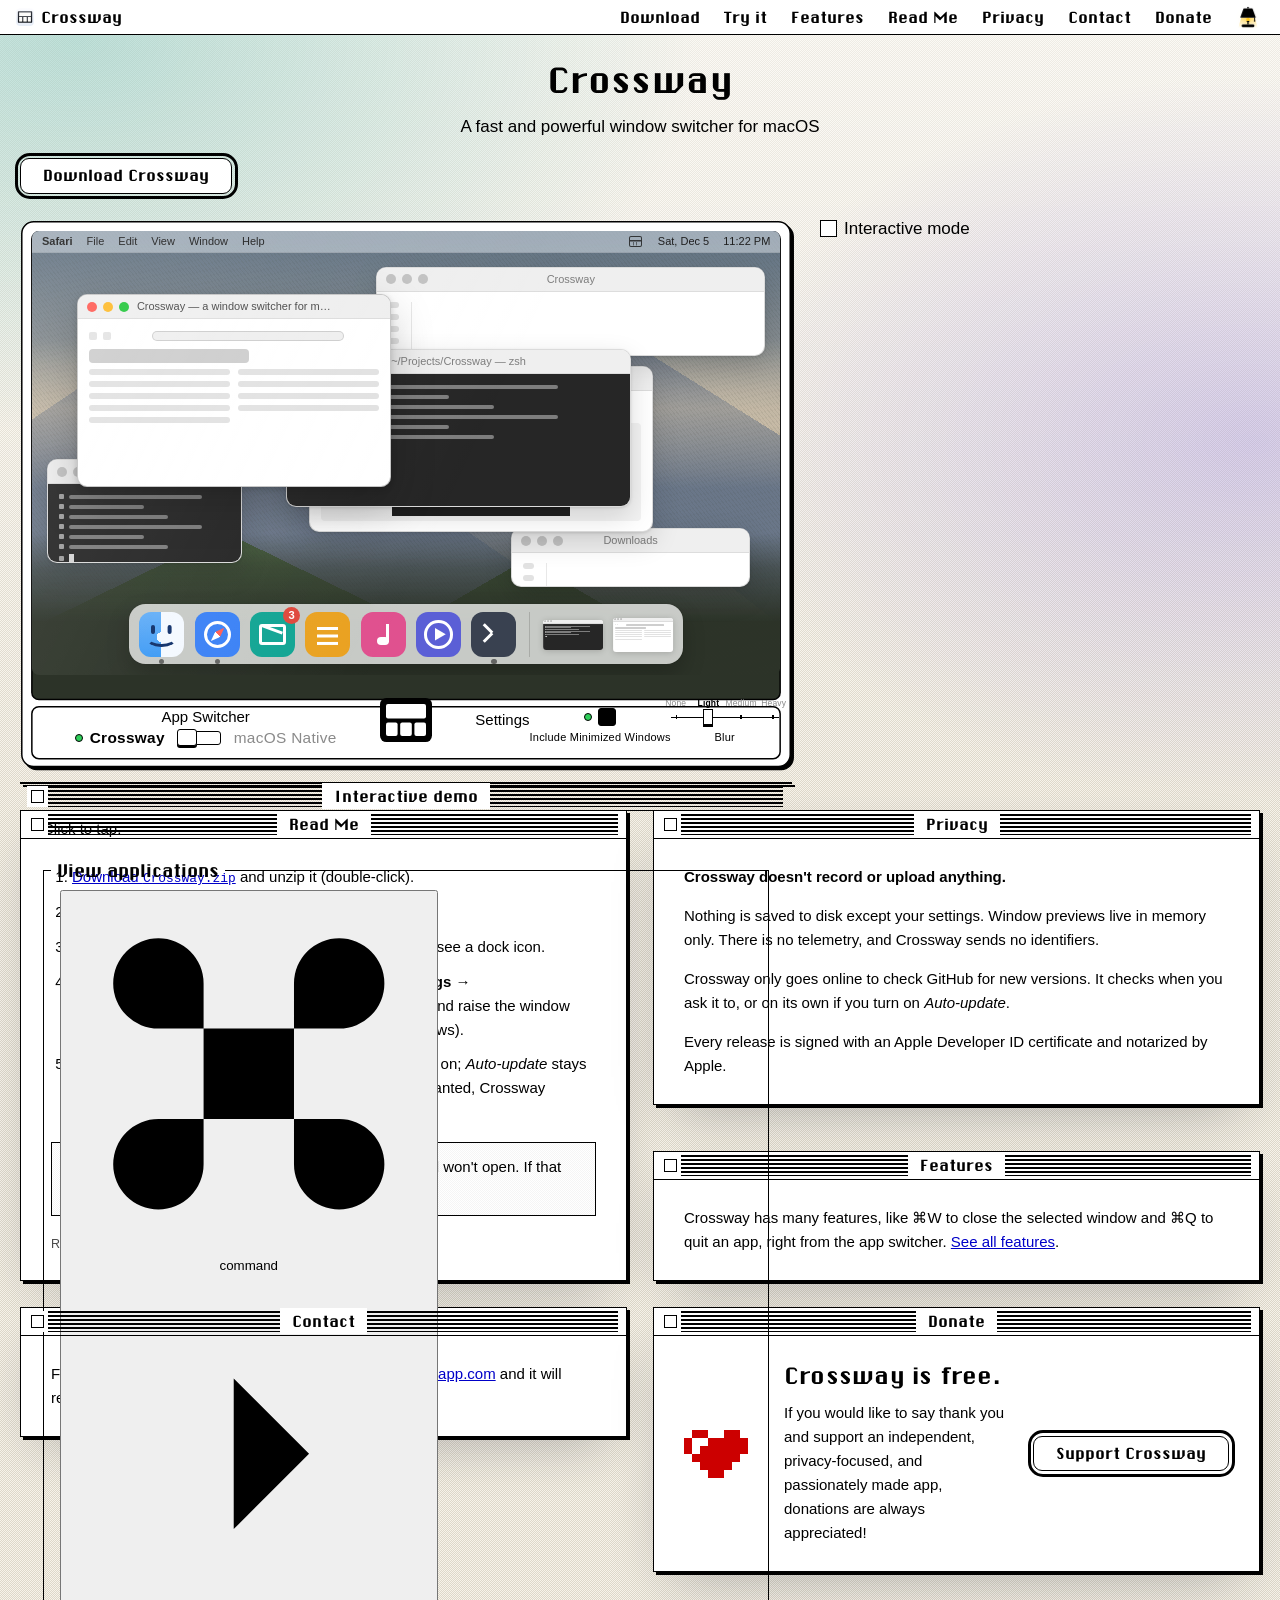
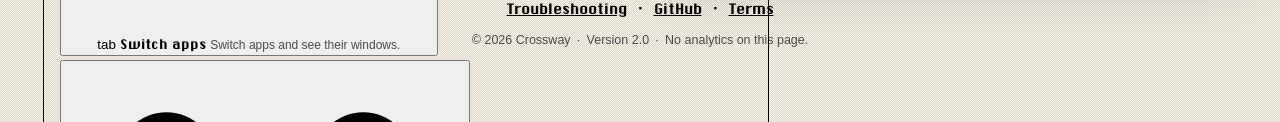
==== commit fe82cbdb: "Update release docs" ====
--- a/docs/index.html
+++ b/docs/index.html
@@ -51,12 +51,12 @@
 <nav class="menubar" aria-label="Site">
   <a class="apptitle" href="#top"><img class="appicon" src="assets/favicon-32.png" width="18" height="18" alt="">Crossway</a>
   <span class="spacer"></span>
+  <a href="#download">Download</a>
   <a href="#demo">Try&nbsp;it</a>
   <a href="features/">Features</a>
   <a href="#readme">Read&nbsp;Me</a>
   <a href="#privacy">Privacy</a>
   <a href="#contact">Contact</a>
-  <a href="#download">Download</a>
   <a href="#donate">Donate</a>
   <button type="button" class="lamp" role="switch" aria-checked="true" aria-label="Lights">
     <svg class="lamp-art" viewBox="0 0 24 24" width="22" height="22" aria-hidden="true" focusable="false">
@@ -81,12 +81,46 @@
 
 <main class="desktop" id="top">
 
-  <!-- The title and the line under it, and nothing else: the download
-       has its own window at the foot of the page, beside Donate, so the
-       demo is what the visitor meets first. -->
-  <section class="lede">
+  <!-- The title, the line under it, and the download, over the demo.
+       ONE button and nothing said about it: what it runs on is in
+       Read Me.
+
+       The Read Me's install step links here, so this button is the one
+       zip link on the page. It reads "Download Crossway"; the Read Me's
+       step still names Crossway.zip, the file it tells the visitor to
+       unzip. -->
+  <section class="lede" id="download">
     <h1>Crossway</h1>
     <p class="tagline">A fast and powerful window switcher for macOS</p>
+    <div class="lede-actions">
+      <div class="btn-row">
+        <a class="btn btn-default" href="https://github.com/crossway-app/Crossway-Releases/releases/latest/download/Crossway.zip">Download Crossway</a>
+      </div>
+      <!-- Two ways in, stacked: download it yourself, or hand the line
+           below to a coding agent.
+
+           The string is the published bootstrap URL, and SKILL.md at the
+           site root is GENERATED, so this literal has to keep matching
+           that output path. Never hand-edit SKILL.md itself.
+
+           The Copy button ships hidden and copy.js reveals it. With
+           JavaScript off there is no dead control: the visitor reads and
+           selects the line by hand. -->
+      <!-- The offer to let an agent install Crossway, withheld.
+           Commented out rather than deleted, because the skill itself is
+           still generated, packaged and published to the site root; only
+           the OFFER is withdrawn. Restore this block verbatim to offer it
+           again.
+
+      <div class="agent-install">
+        <p>Or let an agent install it for you:</p>
+        <div class="paste-chip" data-copy="Install Crossway: https://crosswayapp.com/SKILL.md">
+          <code>Install Crossway: https://crosswayapp.com/SKILL.md</code>
+          <button type="button" class="paste-chip-copy" hidden>Copy</button>
+        </div>
+      </div>
+      -->
+    </div>
   </section>
 
   <!-- THE LIVE HERO. A display in the page's own 1-bit line art, with a
@@ -103,25 +137,19 @@
        the way the page's windows do, with its virtual keyboard beside it
        on wide screens and directly after it when the layout stacks. -->
   <section class="cw-hero" id="demo" aria-labelledby="cw-title">
-      <!-- The demo's heading is the window's own title, Interactive
-           demo, and it names the whole machine rather than the keys: a
-           title ABOUT the keys leaves visitors reading the display
-           beside it as a screenshot, and they never learn the screen is
-           theirs to use.
-
-           The window is one of the page's own kind: the title in its bar
-           and the explanation as its body, built exactly as the rest of
-           the page's windows are, so the two read as one family. The
-           display itself is NOT boxed. There is no heading over the
-           columns: the display stands bare on the left, and the ONE
-           window is on the right, titled Interactive demo (it is the
-           section's heading), holding the hint line (the marquee at the
-           left as "Hint: ...", the automatic-demo box at the right) and
-           the two boxes of keys.
-
-           The hint line is one line, and large. Every line here is a
+      <h2 class="sr-only" id="cw-title">Interactive demo</h2>
+      <!-- The section's heading, for a screen reader, since the window
+           whose title bar carries the same words is put away until
+           Interactive mode is on: "Interactive demo" names the whole
+           machine rather than the keys, so the display reads as a screen
+           that is the visitor's to use, not a screenshot.
+
+           The display stands bare, as wide as the stage allows, with the
+           Interactive mode bar under it. Turned on, the display gives the
+           keys window its column (beside it on wide screens, under it
+           where the stage stacks). Every line under the display is a
            line off the display, which gets the viewport minus
-           --cw-fold-overhead, so keep the window's body short. -->
+           --cw-fold-overhead, so keep the bar to one line. -->
       <div class="cw-stage">
       <div class="cw-machine cw-display">
         <!-- A display, drawn as a manual would have drawn it: paper, the
@@ -129,9 +157,11 @@
              No tone and no dot pattern anywhere: QuickDraw patterns read
              as perforation at this size. The screen is the product and
              the drawing is its frame, so the well takes 96.9% of the
-             width (x5 y5 w316 h197.5 of 326x244, at 8:5) inside a 5-unit
-             bezel, with a deeper chin under it for the controls, as a
-             modern panel has.
+             width (x5 y5 w316 h197.5 of 326x231.5, at 8:5) inside a 5-unit
+             bezel, with a slim chin under it for the controls, as a
+             modern panel has. The chin is only as deep as the tray needs:
+             the monitor is bound by the page's height at laptop sizes, so
+             every unit of chin is width the screen does not get.
 
              The live desktop is a DOM overlay registered to the well in
              percentages of the same box, so it tracks the drawing at
@@ -142,25 +172,25 @@
              must not grow the box the mount's percentages resolve
              against. -->
         <div class="cw-display-frame">
-          <svg class="cw-chassis" viewBox="0 0 326 244" role="img" aria-label="A display with Crossway running on its screen.">
+          <svg class="cw-chassis" viewBox="0 0 326 231.5" role="img" aria-label="A display with Crossway running on its screen.">
             <!-- The case: ONE panel, a 5-unit bezel round the screen and
                  a chin under it for the controls. No stand, and no
                  recess: a modern display is a flat front, not a CRT sunk
                  into a case, and walls of shadow to say so have nowhere
                  to sit in a bezel this thin. -->
-            <rect class="cw-case" x="0.75" y="0.75" width="324.5" height="242.5" rx="5"/>
+            <rect class="cw-case" x="0.75" y="0.75" width="324.5" height="230" rx="5"/>
             <!-- The well. Its fill is under the overlay and never seen;
                  its corners are the screen's, and the overlay clips to
                  the same ones. -->
             <rect class="cw-well" x="5" y="5" width="316" height="197.5" rx="3" fill="var(--desktop-b)" stroke="currentColor"/>
             <!-- The tray along the bottom bezel holds the demo's settings
                  as hardware (the .cw-bezel overlay registers to it:
-                 x5..321, y207.5..237.5, the screen's own width). The mark is
+                 x5..321, y205.5..227.5, the screen's own width). The mark is
                  centred in it and the power light belongs to the switch,
                  where the displays of the era wore them. The light is lit
                  while Crossway is the switcher on the screen and goes
                  dark when the switch says Native. -->
-            <rect class="cw-strip" x="5" y="207.5" width="316" height="30" rx="3"/>
+            <rect class="cw-strip" x="5" y="205.5" width="316" height="22" rx="3"/>
             <!-- The mark: Crossway's own, the switcher as an icon, an ink
                  frame with the app row as one pane above the three window
                  panes. Drawn, so it inverts with the rest of the case. -->
@@ -177,9 +207,12 @@
              thumbwheel with four detents for the blur. Underneath they are
              exactly the inputs the engine wires: the radiogroup
              (two radios, neither of them "off"), the checkbox, the range.
-             Each wears an engraved label in the body face. -->
+             Each setting wears an engraved label, and each side of the
+             badge a title on the tray's top edge: App Switcher over the
+             switch, Settings over the other two. -->
         <div class="cw-bezel">
           <div class="cw-bezel-ctl cw-bezel-mode">
+            <span class="cw-bezel-title" aria-hidden="true">App Switcher</span>
             <div class="cw-toggle" role="radiogroup" aria-label="App Switcher">
               <!-- The power light. It belongs to the SWITCH: green while
                    Crossway is the switcher on the screen, ink while the
@@ -196,7 +229,6 @@
               </span>
               <span class="cw-engrave" data-side="native" aria-hidden="true">macOS Native</span>
             </div>
-            <span class="cw-engrave" aria-hidden="true">App Switcher</span>
           </div>
           <!-- The badge, centred on the panel and so on the monitor: the
                maker's mark where a display of this era put it. It is the
@@ -208,6 +240,7 @@
             <svg class="cw-logo-apple" viewBox="0 0 24 26" focusable="false"><path class="cw-ink" d="M12.152 6.896c-.948 0-2.415-1.078-3.96-1.04-2.04.027-3.91 1.183-4.961 3.014-2.117 3.675-.546 9.103 1.519 12.09 1.013 1.454 2.208 3.09 3.792 3.039 1.52-.065 2.09-.987 3.935-.987 1.831 0 2.35.987 3.96.948 1.637-.026 2.676-1.48 3.676-2.948 1.156-1.688 1.636-3.325 1.662-3.415-.039-.013-3.182-1.221-3.22-4.857-.026-3.04 2.48-4.494 2.597-4.559-1.429-2.09-3.623-2.324-4.39-2.376-2-.156-3.675 1.09-4.61 1.09zM15.53 3.83c.843-1.012 1.4-2.427 1.245-3.83-1.207.052-2.662.805-3.532 1.818-.78.896-1.454 2.338-1.273 3.714 1.338.104 2.715-.688 3.559-1.701"/></svg>
           </span>
           <div class="cw-settings">
+            <span class="cw-bezel-title" aria-hidden="true">Settings</span>
             <label class="cw-set cw-push cw-bezel-ctl">
               <span class="cw-push-row"><span class="cw-led" aria-hidden="true"></span><input type="checkbox" data-option="include-minimized" checked><span class="cw-tick" aria-hidden="true"></span></span>
               <span class="cw-engrave">Include Minimized Windows</span>
@@ -216,13 +249,13 @@
               <!-- The wheel's scale is printed above it, a word over each
                    detent, the one under the cap in ink; the label under it is
                    the one word. The output is what a screen reader hears. -->
-              <span class="cw-slider" data-blur="0">
+              <span class="cw-slider" data-blur="1">
                 <span class="cw-scale" aria-hidden="true"><i>None</i><i>Light</i><i>Medium</i><i>Heavy</i></span>
                 <input type="range" id="cw-blur" data-option="blur"
-                       min="0" max="3" step="1" value="0"
+                       min="0" max="3" step="1" value="1"
                        aria-label="Blur behind the switcher" aria-describedby="cw-blur-now">
                 <span class="cw-detents" aria-hidden="true"><i></i><i></i><i></i><i></i></span>
-                <output id="cw-blur-now" for="cw-blur" class="sr-only">None</output>
+                <output id="cw-blur-now" for="cw-blur" class="sr-only">Light</output>
               </span>
               <span class="cw-engrave">Blur</span>
             </div>
@@ -232,165 +265,111 @@
              per settled state, spoken only when it changes. -->
         <p id="cw-status" class="sr-only" role="status" aria-live="polite"></p>
       </div>
+        <!-- Interactive mode, on a line of its own under the monitor,
+             centred on it, and nothing else. The page opens with it off: the automatic
+             demo plays on a monitor as wide as the stage allows (an
+             autopilot clicks the same keys a visitor would, through
+             scenes whose commits put the desktop back where it started),
+             and a click on the screen only makes it wait. Turned on, the
+             demo stops and the keys window comes out beside the monitor
+             (under it where the stage stacks). The box is the whole
+             switch: there is no other control for the demo. autocomplete
+             is off so a reload always opens on the demo playing. -->
+        <div class="cw-mode-bar">
+          <label class="cw-demo-mode cw-interactive-mode"><input type="checkbox" id="cw-interactive" autocomplete="off" aria-controls="cw-keys"> Interactive mode</label>
+        </div>
         <!-- The keys. macOS reserves these chords at the OS level, so
              pressing them for real would switch the visitor's own apps
-             rather than the demo's. So the keys the visitor presses ARE
-             the keyboard: the two modifiers to hold (they latch, and a
-             second click lets go, which is what commits) and the two keys
-             to tap. Under each box's keys its two chords are named with
-             what each does; the row in effect lights, and the ⌥ box greys
-             as one without Crossway, because a key you cannot have is
-             the pitch.
-             The glyphs are drawn at one weight: as text, the four keys
-             come from three fonts. -->
-        <!-- The demo's ONE window, beside the display and as tall as it:
-             "Interactive demo" in its title bar (the section's heading),
-             the hint line and the two boxes of keys as its body. -->
-        <section class="cw-controls mac-window" role="group" aria-labelledby="cw-title">
-          <div class="titlebar"><span class="closebox" aria-hidden="true"></span><h2 class="title cw-title" id="cw-title">Interactive demo</h2></div>
+             rather than the demo's. So the visitor clicks the CHORDS
+             instead: each of the four panes names a chord, draws its two
+             keys and says what it does, and a click on it taps that
+             chord, putting its modifier down first; a pause lets it go,
+             which is what commits. The pane in effect lights, and the ⌥
+             box greys as one without Crossway, because a key you cannot
+             have is the pitch. The glyphs are drawn at one weight: as
+             text, the keys' symbols come from three fonts. -->
+        <!-- The keys window, put away until Interactive mode is on (inert
+             in the markup, so nothing in it can be reached before the
+             script runs): "Interactive demo" in its title bar, the one
+             line that says to click, and the two boxes of panes, nothing
+             else. -->
+        <!-- The window's slot. Beside the monitor it stands where the
+             monitor makes room and cuts the window at the monitor's
+             moving edge, so the window comes out from behind it; where
+             the stage stacks it is a row under the Interactive mode bar
+             that opens to the window's height. -->
+        <div class="cw-keys-slot">
+        <section class="cw-controls mac-window" id="cw-keys" role="group" aria-labelledby="cw-keys-title" inert>
+          <div class="titlebar"><span class="closebox" aria-hidden="true"></span><span class="title cw-title" id="cw-keys-title">Interactive demo</span></div>
           <div class="cw-keys-body">
-          <div class="cw-keys-lead-row">
-          <!-- Automatic demo, at the top left of the window's body and
-               on a line of its own. Left alone, the demo demonstrates
-               itself. An autopilot clicks the same keys a visitor would,
-               through scenes whose commits put the desktop back exactly
-               where it started, in whichever world the switch is set to,
-               and the visitor's first real click on the keys, the screen
-               or the switch takes over. -->
-          <label class="cw-demo-mode"><input type="checkbox" id="cw-demo" checked> Automatic demo</label>
-          </div>
-          <!-- The verbs beside the caps say the one thing visitors miss:
-               these keys are CLICKED. macOS keeps the real ones. The caps
-               are drawn at MacBook Pro proportions: command is a quarter
-               wider than option, tab half as wide again as backtick, and
-               every cap carries the legend its real key does, the symbol
-               at the top right and the name at the bottom left. -->
+          <!-- ONE instruction for the whole window, over both boxes, in
+               the page's ink. -->
+          <p class="cw-click-to-tap">Click to tap:</p>
           <!-- Two groups, one per command family: the upper one views
-               applications (tab), the lower one views windows (option).
-               Each is a group box of the era, a hairline frame with its
-               name on the line, and each is COMPLETE: the modifier to
-               hold, the two keys to tap beside it, and under them the two
-               chords they make and what each buys you. A visitor who
-               lands on a group has everything that name needs inside one
-               frame, and never has to work out which of four keys goes
-               with which of four rows, which is what a single keypad over
-               a single legend asks of them.
-
-               So Tab and backtick are drawn once PER GROUP: two Tabs, two
-               backticks, each carrying data-group. A tap on a group's key
-               is a tap of that group's chord, and the group's own
-               modifier goes down first if it is not already (wireKeys):
-               the first click on either frame does something on the
-               screen. The caps keep MacBook Pro proportions and the
-               legends their real keys carry; the verb over the tap keys
-               says the one thing a cap cannot: it is CLICKED. The
-               modifiers are ART: a tap on a box's key holds its modifier
-               for you and the cap lights, and a pause lets it go, which
-               is what commits. Nothing on them is clickable, and a screen
-               reader is not told about them. -->
+               applications (command), the lower one views windows
+               (option). Each is a group box of the era, a hairline frame
+               with its name on the line.
+
+               The four PANES are the keys. Each pane is one button that
+               taps its chord: data-key is the key it taps and data-group
+               the modifier that goes down first if it is not already
+               (wireKeys), and a pause after the last tap lets the
+               modifier go, which is what commits.
+
+               Each pane draws its chord as two FULL keycaps, the
+               modifier and the key, each printed as its real key is:
+               the symbol at the top right and the name at the bottom
+               left, backtick's two symbols stacked. A click presses the
+               key's cap; the modifier's stays down while it is held. The
+               caps are art (aria-hidden): the button's name is the
+               pane's own, and its description is the chord in words
+               (a hidden line, "Command-Tab.") and then its sentence, so
+               a screen reader hears which keys a pane teaches. -->
           <fieldset class="cw-group" data-group="cmd">
             <legend class="cw-group-label">View applications</legend>
-            <div class="cw-group-keys">
-              <span class="cw-keyset">
-                <span class="cw-keycap-btn cw-key-cmd is-art" data-key="cmd" data-held="false" aria-hidden="true"><svg viewBox="0 0 24 24" aria-hidden="true"><path d="M15 6v12a3 3 0 1 0 3-3H6a3 3 0 1 0 3 3V6a3 3 0 1 0-3 3h12a3 3 0 1 0-3-3"/></svg><span class="cw-keycap-word" aria-hidden="true">command</span></span>
-              </span>
-              <span class="cw-keyset">
-                <span class="cw-keyset-verb">Click to&#10;tap</span>
-                <button type="button" class="cw-keycap-btn cw-key-tab" data-key="tab" data-group="cmd" aria-label="Tab"><svg viewBox="0 0 24 24" aria-hidden="true"><path d="M3 12h13M11 7l5 5-5 5M20 5v14"/></svg><span class="cw-keycap-word" aria-hidden="true">tab</span></button>
-                <button type="button" class="cw-keycap-btn cw-key-tick" data-key="tick" data-group="cmd" aria-label="Backtick"><svg viewBox="0 0 24 24" aria-hidden="true"><path d="M7.5 6.45c1.125-1.65 2.25-1.65 3.375 0s2.25 1.65 3.375 0 2.25-1.65 2.25-1.65M11.1 16.95l2.25 2.25"/></svg></button>
-              </span>
-            </div>
             <ol class="cw-legend">
-              <li data-chord="cmd-tab" data-what="Switch apps and see their windows." data-what-native="Switch apps. No window previews.">
-                <span class="chord" aria-hidden="true"><span class="key">⌘</span><span class="key">⇥</span></span>
-                <span class="cw-legend-name">Switch apps</span>
-                <span class="cw-legend-what">Switch apps and see their windows.</span>
+              <li data-chord="cmd-tab" data-what="Switch apps and see their&nbsp;windows." data-what-native="Switch apps. No window previews.">
+                <button type="button" class="cw-chord" data-key="tab" data-group="cmd" aria-labelledby="cw-name-cmd-tab" aria-describedby="cw-keys-cmd-tab cw-what-cmd-tab">
+                  <span class="cw-chord-caps" aria-hidden="true"><span class="cw-cap cw-cap-mod cw-cap-cmd"><svg viewBox="0 0 24 24" aria-hidden="true"><path d="M15 6v12a3 3 0 1 0 3-3H6a3 3 0 1 0 3 3V6a3 3 0 1 0-3 3h12a3 3 0 1 0-3-3"/></svg><span class="cw-cap-word">command</span></span><span class="cw-cap cw-cap-key cw-cap-tab"><svg viewBox="0 0 24 24" aria-hidden="true"><path d="M3 12h13M11 7l5 5-5 5M20 5v14"/></svg><span class="cw-cap-word">tab</span></span></span>
+                  <span class="sr-only" id="cw-keys-cmd-tab">Command-Tab.</span>
+                  <span class="cw-legend-name" id="cw-name-cmd-tab">Switch apps</span>
+                  <span class="cw-legend-what" id="cw-what-cmd-tab">Switch apps and see their&nbsp;windows.</span>
+                </button>
               </li>
               <li data-chord="cmd-tick" data-what="Move between the windows of one app." data-what-native="Cycle front app's windows. No previews.">
-                <span class="chord" aria-hidden="true"><span class="key">⌘</span><span class="key key-tick"><svg viewBox="0 0 24 24" aria-hidden="true"><path d="M7.5 6.45c1.125-1.65 2.25-1.65 3.375 0s2.25 1.65 3.375 0 2.25-1.65 2.25-1.65M11.1 16.95l2.25 2.25"/></svg></span></span>
-                <span class="cw-legend-name">Switch windows</span>
-                <span class="cw-legend-what">Move between the windows of one app.</span>
+                <button type="button" class="cw-chord" data-key="tick" data-group="cmd" aria-labelledby="cw-name-cmd-tick" aria-describedby="cw-keys-cmd-tick cw-what-cmd-tick">
+                  <span class="cw-chord-caps" aria-hidden="true"><span class="cw-cap cw-cap-mod cw-cap-cmd"><svg viewBox="0 0 24 24" aria-hidden="true"><path d="M15 6v12a3 3 0 1 0 3-3H6a3 3 0 1 0 3 3V6a3 3 0 1 0-3 3h12a3 3 0 1 0-3-3"/></svg><span class="cw-cap-word">command</span></span><span class="cw-cap cw-cap-key cw-cap-tick"><svg viewBox="0 0 24 24" aria-hidden="true"><path d="M7.5 6.45c1.125-1.65 2.25-1.65 3.375 0s2.25 1.65 3.375 0 2.25-1.65 2.25-1.65M11.1 16.95l2.25 2.25"/></svg></span></span>
+                  <span class="sr-only" id="cw-keys-cmd-tick">Command-backtick.</span>
+                  <span class="cw-legend-name" id="cw-name-cmd-tick">Switch windows</span>
+                  <span class="cw-legend-what" id="cw-what-cmd-tick">Move between the windows of one app.</span>
+                </button>
               </li>
             </ol>
           </fieldset>
           <fieldset class="cw-group" data-group="opt" data-crossway-only="1">
             <legend class="cw-group-label">View windows</legend>
-            <div class="cw-group-keys">
-              <span class="cw-keyset">
-                <span class="cw-keycap-btn cw-key-opt is-art" data-key="opt" data-held="false" data-crossway-only="1" aria-hidden="true"><svg viewBox="0 0 24 24" aria-hidden="true"><path d="M3 5h5.5l7 14H21M14 5h7"/></svg><span class="cw-keycap-word" aria-hidden="true">option</span></span>
-              </span>
-              <span class="cw-keyset">
-                <span class="cw-keyset-verb">Click to&#10;tap</span>
-                <button type="button" class="cw-keycap-btn cw-key-tab" data-key="tab" data-group="opt" aria-label="Tab"><svg viewBox="0 0 24 24" aria-hidden="true"><path d="M3 12h13M11 7l5 5-5 5M20 5v14"/></svg><span class="cw-keycap-word" aria-hidden="true">tab</span></button>
-                <button type="button" class="cw-keycap-btn cw-key-tick" data-key="tick" data-group="opt" aria-label="Backtick"><svg viewBox="0 0 24 24" aria-hidden="true"><path d="M7.5 6.45c1.125-1.65 2.25-1.65 3.375 0s2.25 1.65 3.375 0 2.25-1.65 2.25-1.65M11.1 16.95l2.25 2.25"/></svg></button>
-              </span>
-            </div>
             <ol class="cw-legend">
               <li data-chord="opt-tab" data-crossway-only="1">
-                <span class="chord" aria-hidden="true"><span class="key">⌥</span><span class="key">⇥</span></span>
-                <span class="cw-legend-name">All windows</span>
-                <span class="cw-legend-what">Every open window on one grid.</span>
+                <button type="button" class="cw-chord" data-key="tab" data-group="opt" aria-labelledby="cw-name-opt-tab" aria-describedby="cw-keys-opt-tab cw-what-opt-tab">
+                  <span class="cw-chord-caps" aria-hidden="true"><span class="cw-cap cw-cap-mod cw-cap-opt"><svg viewBox="0 0 24 24" aria-hidden="true"><path d="M3 5h6l6 14h6M14 5h7"/></svg><span class="cw-cap-word">option</span></span><span class="cw-cap cw-cap-key cw-cap-tab"><svg viewBox="0 0 24 24" aria-hidden="true"><path d="M3 12h13M11 7l5 5-5 5M20 5v14"/></svg><span class="cw-cap-word">tab</span></span></span>
+                  <span class="sr-only" id="cw-keys-opt-tab">Option-Tab.</span>
+                  <span class="cw-legend-name" id="cw-name-opt-tab">All windows</span>
+                  <span class="cw-legend-what" id="cw-what-opt-tab">Every open window on one grid.</span>
+                </button>
               </li>
               <li data-chord="opt-tick" data-crossway-only="1">
-                <span class="chord" aria-hidden="true"><span class="key">⌥</span><span class="key key-tick"><svg viewBox="0 0 24 24" aria-hidden="true"><path d="M7.5 6.45c1.125-1.65 2.25-1.65 3.375 0s2.25 1.65 3.375 0 2.25-1.65 2.25-1.65M11.1 16.95l2.25 2.25"/></svg></span></span>
-                <span class="cw-legend-name">App windows</span>
-                <span class="cw-legend-what">The front app's windows on one grid.</span>
+                <button type="button" class="cw-chord" data-key="tick" data-group="opt" aria-labelledby="cw-name-opt-tick" aria-describedby="cw-keys-opt-tick cw-what-opt-tick">
+                  <span class="cw-chord-caps" aria-hidden="true"><span class="cw-cap cw-cap-mod cw-cap-opt"><svg viewBox="0 0 24 24" aria-hidden="true"><path d="M3 5h6l6 14h6M14 5h7"/></svg><span class="cw-cap-word">option</span></span><span class="cw-cap cw-cap-key cw-cap-tick"><svg viewBox="0 0 24 24" aria-hidden="true"><path d="M7.5 6.45c1.125-1.65 2.25-1.65 3.375 0s2.25 1.65 3.375 0 2.25-1.65 2.25-1.65M11.1 16.95l2.25 2.25"/></svg></span></span>
+                  <span class="sr-only" id="cw-keys-opt-tick">Option-backtick.</span>
+                  <span class="cw-legend-name" id="cw-name-opt-tick">App windows</span>
+                  <span class="cw-legend-what" id="cw-what-opt-tick">The front app's windows on one grid.</span>
+                </button>
               </li>
             </ol>
           </fieldset>
-          <!-- The small print, so nobody takes the sketch for the whole
-               app: the real one has more settings and more to it. -->
-          <!-- The way out of the sketch, in the SAME note: .cw-fine draws a
-               rule and a padded block, so a second paragraph of it costs the
-               keys window about 30px at its foot and spills it past the
-               display (at 1200x1000 and, in the terminal appearance,
-               1280x700). One block, two sentences: the link still
-               immediately follows the sentence it belongs to. -->
-          <!-- The foot: the changing hint, then the divider and the
-               small print under it. ONE block, because the window's body
-               is a flex column whose gap is the boxes' own: a fourth
-               child there would have cost a whole gap at every fold, and
-               the hint's place is against the divider anyway. -->
-          <div class="cw-keys-foot">
-            <!-- One thing to try at a time, cycled by hero-init.js through
-                 the list under it; this line is what is seen, the list is
-                 what a screen reader gets, once. Every idea is one line at
-                 1280px wide, in plain words with nothing bolded, and every
-                 one is something the desktop really does. The window has
-                 nothing else: its title bar is the heading. -->
-            <p class="cw-hero-idea" aria-hidden="true"><span class="cw-hero-hint">Hint:</span> <span class="cw-hero-idea-text">Drag a window by its title bar.</span></p>
-            <ul class="cw-hero-ideas sr-only" aria-label="Things to try on the monitor">
-              <li>Drag a window by its title bar.</li>
-              <li>Resize a window from any edge or corner.</li>
-              <li>Click a window to bring it to the front.</li>
-              <li>Minimize a window with its yellow button.</li>
-              <li>Close a window with its red button.</li>
-              <li>Click a window's green button to fill the screen. Click again to shrink back.</li>
-              <li>Restore a minimized window from the Dock.</li>
-              <li>Launch an app from the Dock.</li>
-              <li>Click the app's name in the menu bar to open its menu.</li>
-              <li>Quit the front app from the menu bar.</li>
-              <li>Tap Tab to switch apps, then pause to land on one.</li>
-              <li>Tap Tab again and again to walk along the row.</li>
-              <li>Tap backtick again to move along the window strip.</li>
-              <li>Tap backtick to switch windows.</li>
-              <li>Use backtick to reach a window buried under another.</li>
-              <li>Under View windows, tap Tab to see every window on one grid.</li>
-              <li>Under View windows, tap backtick to see only the front app's windows.</li>
-              <li>Hover a preview in the switcher, then click it to jump there.</li>
-              <li>Click the wallpaper while the switcher is up to dismiss it.</li>
-              <li>Turn the blur wheel on the bezel to frost what is behind the switcher.</li>
-              <li>Press Include Minimized Windows on the bezel and watch the switcher change.</li>
-              <li>Throw the switch to macOS Native and compare.</li>
-              <li>Watch the film keep playing inside its preview.</li>
-              <li>Let the automatic demo run, then take over with a click.</li>
-            </ul>
-          
-            <p class="cw-fine">This is just a first taste.
-              <a class="cw-features-link" href="features/">Click here to see the full list of features.</a></p>
-          </div>
           </div>
         </section>
+        </div>
       </div>
   </section>
 
@@ -1170,8 +1149,7 @@
         permissions are granted, Crossway finishes setting up on its own.</li>
       </ol>
       <div class="notice">
-        <p><strong>Always download in a web browser</strong>, from this page.
-        Files sent through chat apps get marked by macOS and won't open.
+        <p>Files sent through chat apps get marked by macOS and won't open.
         If that happens, the fix is on the
         <a href="troubleshooting/">Troubleshooting</a> page.</p>
       </div>
@@ -1179,26 +1157,38 @@
       Runs on Apple Silicon and Intel.</p>
     </div>
   </section>
+
   </div>
   <div class="desk-col">
   <section class="mac-window" id="privacy">
     <div class="titlebar"><span class="closebox" aria-hidden="true"></span><span class="title">Privacy</span></div>
     <div class="window-body">
-      <p><strong>Crossway records nothing and uploads nothing.</strong></p>
+      <p><strong>Crossway doesn't record or upload anything.</strong></p>
       <p>Nothing is saved to disk except your settings. Window previews
-      live in memory only and are never written anywhere.</p>
-      <p>Auto-update is optional and opt-in, off by default, and checks only on the schedule you choose. Crossway fetches release metadata from GitHub; it never downloads or installs an update itself.</p>
-      <p>The same metadata-only check is always available manually from
-      <em>Check for Updates</em> in the menu bar or <em>Check now</em> in
-      Settings. There is no telemetry, and there are no identifiers or
-      uploads.</p>
+      live in memory only. There is no telemetry, and Crossway sends no
+      identifiers.</p>
+      <p>Crossway only goes online to check GitHub for new versions. It
+      checks when you ask it to, or on its own if you turn on
+      <em>Auto-update</em>.</p>
       <p>Every release is signed with an Apple Developer&nbsp;ID certificate
-      and notarized by Apple. An available update offers a deliberate browser
-      download; Crossway never replaces the app unattended. You can replace
-      it manually, or separately invoke the external skill above and confirm
-      its verified replacement plan.</p>
+      and notarized by Apple.</p>
     </div>
   </section>
+
+  <!-- Features, under Privacy, taking what is left of Read Me's height
+       beside them: two of the things the switcher does besides
+       switching, and the way to the full list. The shortcuts are
+       written as Read Me writes ⌘Tab, in the body's own type: the mono
+       face of <kbd> sets ⌘ small and faint in a sentence. -->
+  <section class="mac-window" id="features">
+    <div class="titlebar"><span class="closebox" aria-hidden="true"></span><span class="title">Features</span></div>
+    <div class="window-body">
+      <p>Crossway has many features, like ⌘W to close the selected
+      window and ⌘Q to quit an app, right from the app switcher.
+      <a href="features/">See all features</a>.</p>
+    </div>
+  </section>
+  </div>
 
   <section class="mac-window" id="contact">
     <div class="titlebar"><span class="closebox" aria-hidden="true"></span><span class="title">Contact</span></div>
@@ -1206,88 +1196,6 @@
       <p>Found a bug or have a request? Email
       <a href="mailto:support@crosswayapp.com">support@crosswayapp.com</a>
       and it will reach the developer directly.</p>
-    </div>
-  </section>
-  </div>
-
-  <!-- The Download window: the button and its line, with a word on
-       what to do next, beside Donate at the foot of the page. The floppy
-       is pixel art in the page's ink, like the heart beside it is in its
-       red. -->
-  <section class="mac-window" id="download">
-    <div class="titlebar"><span class="closebox" aria-hidden="true"></span><span class="title">Download</span></div>
-    <div class="window-body">
-    <div class="download-grid">
-      <div class="dialog-icon">
-        <svg width="56" height="56" viewBox="0 0 10 10" shape-rendering="crispEdges" fill="currentColor" role="img" aria-label="A pixel-art floppy disk">
-          <rect x="0" y="0" width="9" height="1"/>
-          <rect x="0" y="1" width="1" height="9"/>
-          <rect x="9" y="1" width="1" height="9"/>
-          <rect x="0" y="9" width="10" height="1"/>
-          <rect x="8" y="1" width="1" height="1"/>
-          <rect x="2" y="1" width="5" height="1"/>
-          <rect x="2" y="2" width="1" height="1"/><rect x="4" y="2" width="3" height="1"/>
-          <rect x="2" y="3" width="5" height="1"/>
-          <rect x="2" y="5" width="6" height="1"/>
-          <rect x="2" y="6" width="1" height="2"/><rect x="7" y="6" width="1" height="2"/>
-          <rect x="2" y="8" width="6" height="1"/>
-        </svg>
-      </div>
-      <!-- No heading: the button below already says "Download
-           Crossway". The floppy, what the download is, the button. -->
-      <div>
-        <!-- Two lines, broken where the sense breaks: what it is on
-             the first, what it runs on under it. A hard break, not a
-             wrap: the middle column's width changes with the button
-             beside it, and a balanced wrap would still find its own
-             place to break at some width.
-
-             BOTH ENDS of the range, not "14+": Sonoma is the app's
-             deployment target and Tahoe is the newest macOS it is built
-             and tested against, so 14 to 26 is what it runs on.
-
-             Plain spaces, and the rule below keeps each line whole: a
-             no-break space between "Apple" and "Silicon" holds them
-             together but sets wider than the spaces around it in this
-             face, which reads as a gap. -->
-        <p class="caption">Signed &amp; notarized&ensp;·&ensp;macOS 14 to 26<br>Apple Silicon &amp; Intel</p>
-      </div>
-      <div class="dialog-actions">
-        <div class="btn-row">
-          <a class="btn btn-default" href="https://github.com/crossway-app/Crossway-Releases/releases/latest/download/Crossway.zip">Download Crossway</a>
-        </div>
-      </div>
-    </div>
-    <!-- Two ways in, stacked: download it yourself, or hand the line
-         below to a coding agent.
-
-         The string is the published bootstrap URL, and SKILL.md at the
-         site root is GENERATED, so this literal has to keep matching that
-         output path. Never hand-edit SKILL.md itself.
-
-         The Copy button ships hidden and copy.js reveals it. With
-         JavaScript off there is no dead control: the visitor reads and
-         selects the line by hand. -->
-    <!-- PARKED (the block below); its rules in style.css are keyed
-         to #download. -->
-      <!-- PARKED: the offer to let an agent install Crossway is
-           hidden while that path is not ready. Commented out rather than
-           deleted, because the skill itself is still generated, packaged
-           and published to the site root; only the OFFER is withdrawn. Restore this
-           block verbatim when the agent path works, and restore the
-           parked geometry checks for it in the same breath: while the
-           block is out those checks assert its absence, so un-hiding it
-           without restoring them fails loudly rather than silently
-           skipping.
-
-      <div class="agent-install">
-        <p>Or let an agent install it for you:</p>
-        <div class="paste-chip" data-copy="Install Crossway: https://crosswayapp.com/SKILL.md">
-          <code>Install Crossway: https://crosswayapp.com/SKILL.md</code>
-          <button type="button" class="paste-chip-copy" hidden>Copy</button>
-        </div>
-      </div>
-      -->
     </div>
   </section>
 
@@ -1328,7 +1236,6 @@
     </div>
     </div>
   </section>
-  </div>
 
   <footer class="footer">
     <p class="links">
--- a/docs/style.css
+++ b/docs/style.css
@@ -14,39 +14,33 @@
   --ink: #000000;
   --paper: #ffffff;
   /* The display's case: the page's own paper, the colour of its windows,
-     in every appearance. Platinum, a warm off-white and a light grey
-     were each tried and rejected (2026-08-27): now that the machine on
-     the screen has a personality of its own (its cursors, its greyer
-     windows), one uniform white for the site's things reads calmer, and
-     the screen's windows stay distinct by being the slightly grey ones.
-     Still a token of its own, because the tray and the mark's panes
-     wear it, and a case colour is one decision, made here. */
+     in every appearance. Because the machine on the screen has a
+     personality of its own (its cursors, its greyer windows), one
+     uniform white for the site's things reads calmer, and the screen's
+     windows stay distinct by being the slightly grey ones. Still a token
+     of its own, because the tray and the mark's panes wear it, and a
+     case colour is one decision, made here. */
   --cw-case: var(--paper);
-  /* The two cells of the desktop dither. A quiet, cool, near-paper pair
-     since 2026-09-03 (the user, of the "modern" candidate: "a step in
-     the right direction, we can make the new default"): the mid grey
-     the page wore (#9c9c9c over #d6d6d6) read as battleship grey, and
-     the site "old". The grain is still a 1px dither, just lighter and a
+  /* The two cells of the desktop dither: a quiet, cool, near-paper pair.
+     A mid grey (#9c9c9c over #d6d6d6) reads as battleship grey at this
+     size, and dates the page. The grain is a 1px dither, light and a
      touch cool, and the body's ground lifts further toward paper under
      the menu bar (see body). */
   --desktop-a: #ddd8ca;      /* 50%-dither desktop pattern, cell A: warm, the beige of the machine */
   --desktop-b: #f7f3ea;      /* cell B */
-  /* The two colours of the era itself, System 7's teal and lavender,
-     as soft blooms through the dither (2026-09-03, the user: "the site
-     is too grey... modern, fresh, 2026 art and graphic design quality...
-     but a pastiche of the era we are retroing"). One token each, the
-     alpha in the rule, so night deepens them and the terminal drops
-     them. */
+  /* The two colours of the era itself, System 7's teal and lavender, as
+     soft blooms through the dither, so the page is a pastiche of the era
+     rather than a grey copy of it. One token each, the alpha in the
+     rule, so night deepens them and the terminal drops them. */
   --bloom-a: #34a89c;        /* teal, top left */
   --bloom-b: #846ce0;        /* lavender, right */
   --dim: #8a8a8a;            /* disabled chrome */
   --muted: #4a4a4a;          /* captions, fine print */
   --link: #0000c8;           /* period hyperlink blue */
-  /* The step to take next on the virtual keyboard (2026-09-03): the GO
-     light's green from the monitor's own traffic lights (--tl-zoom),
-     deepened until 14px bold reads on paper. Two blues were turned down
-     before it; green is the one colour that already means "go" on this
-     page, and it is on the screen the keys drive. */
+  /* The step to take next on the virtual keyboard: the GO light's green
+     from the monitor's own traffic lights (--tl-zoom), deepened until
+     14px bold reads on paper. Green is the one colour that already means
+     "go" on this page, and it is on the screen the keys drive. */
   --guide: #12833a;
   --lamp: #ffc61a;           /* the lamp's light: warm, the same by day and by night */
   --link-visited: #551a8b;
@@ -84,23 +78,15 @@
      terminal, so the two halves cannot bleed into each other. */
   --scr-ink: #202020;          /* text and hairlines on the screen */
   --scr-paper: #ffffff;        /* window fill */
-  /* The wallpaper is the one screen surface with a colour: a deep blue
-     MESH, as a current Mac's is (the user's call, 2026-09-03: "the
-     background of the monitor (the blue with circles) doesn't feel high
-     quality"; it was a very pale pastel blue with rings from 2026-08-27,
-     and neutral greys before that). Five tokens: the base's top and
-     bottom, and three soft lobes of light laid over it (.cw-screen
-     draws them), so each appearance re-cuts the same picture. Night
-     gets the same mesh, deeper; the terminal its phosphor. Everything
-     else on the screen stays neutral, and a test reads every token and
-     checks. */
-  /* The wallpaper: a painting of nothing in particular (2026-09-03, the
-     user: "something that evokes a sense of a painting of nature
-     without it being explicit... think lighter pastels of sand and
-     greens"). Washes of sand, sage and moss over a warm ground, laid
-     like watercolour rather than drawn: no horizon, no hill, nothing
-     that resolves into a place. It was a deep blue mesh, which read as
-     a stock desktop. */
+  /* The wallpaper is the one screen surface with a colour, as a current
+     Mac's is. Five tokens: the base's top and bottom, and three soft
+     lobes of light laid over it (.cw-screen draws them), so each
+     appearance re-cuts the same picture. Night gets the same picture,
+     deeper; the terminal its phosphor. Everything else on the screen
+     stays neutral. */
+  /* The wallpaper: a painting of nothing in particular. Washes of sand,
+     sage and moss over a warm ground, laid like watercolour rather than
+     drawn: no horizon, no hill, nothing that resolves into a place. */
   --scr-wall-a: #5f7183;       /* the sky, at the top */
   --scr-wall-b: #2c3328;       /* the foreground, deepest (the well under the screen wears it too) */
   --scr-wall-c: #47603f;       /* the ridge, nearer and green */
@@ -111,9 +97,9 @@
      the screen's ink and paper, which trade places at night. Neutral. */
   --scr-term: #262626;
   /* What the screen's shadows are made of: black, in every appearance.
-     They used to be mixed from the screen's ink, which is LIGHT at
-     night and in the terminal, so every window wore a glow there. A
-     shadow is dark whatever the appearance. */
+     Mixed from the screen's ink they would be LIGHT at night and in the
+     terminal, and every window would wear a glow. A shadow is dark
+     whatever the appearance. */
   --scr-shade: #000000;
 
   /* The five app marks. Not Apple's art and not Apple's colours: the
@@ -130,9 +116,9 @@
   --app-face-light: #f4f9ff;/* the white face on the right */
   --app-face-ink: #10306a;  /* eyes and smile, navy on both */
   /* The power light: lit green while Crossway is the switcher on the
-     screen, dark (ink) while the system's is. One more colour, on the
-     user's word. It sat on the drawing's bezel until the panel grew to
-     the screen's width; it belongs to the switch now. */
+     screen, dark (ink) while the system's is. It sat on the drawing's
+     bezel until the panel grew to the screen's width; it belongs to the
+     switch now. */
   --cw-led: #2fcf5a;
   --radius-btn: 9px;
 }
@@ -184,7 +170,13 @@
    chrome, a darker wallpaper. The five app marks keep their colour —
    real app icons do not change with the appearance. */
 @media (prefers-color-scheme: dark) {
-  :root:not([data-theme="light"]):not(.day) {
+  :root:not([data-theme="light"]):not(.day):not(.hacker) {
+    /* :not(.hacker) is load-bearing. This selector scores (0,3,0) and
+       the terminal's own rule only (0,1,1), so without it the dark-macOS
+       screen tokens BEAT its phosphor ones — and they beat them on
+       specificity, which no amount of source order can answer. The page
+       went green while the drawn Mac stayed neutral grey, but only for a
+       visitor whose SYSTEM is dark, which is why it survived review. */
     --scr-ink: #ececec;
     --scr-paper: #2b2b2b;
     --scr-wall-a: #3f4a55;
@@ -296,6 +288,60 @@
 }
 html.hacker body {
   background-color: #050806; /* the deepest step, behind the dither */
+  /* The GROUND, not just the colour under it. Without this the base rule's
+     white lift (half-opacity white over the first 820px) still paints, and
+     the top of the page — everything a visitor sees first — comes out grey
+     rather than phosphor. Night replaces the same wash with a black one;
+     the terminal needs its own for the same reason. */
+  background-image: linear-gradient(to bottom, rgba(0, 0, 0, 0.55) 0, rgba(0, 0, 0, 0.55) 44px, rgba(0, 0, 0, 0) 820px),
+    repeating-conic-gradient(var(--desktop-a) 0% 25%, var(--desktop-b) 0% 50%);
+  background-size: auto, 2px 2px;
+}
+
+/* ---- the terminal in daylight -----------------------------------------
+   A phosphor screen is a DARK object in every light. An earlier cut of this
+   section handed a light-mode visitor a pale green page, and it was wrong in
+   the way that matters: the drawn Mac's own screen keeps its phosphor tokens
+   (--scr-*, set on the terminal's own rule below), so the page went to paper
+   while the machine on it stayed lit, and the two halves no longer read as
+   one picture.
+   The terminal is also a mood, and paper is not it.
+
+   So both appearances stay dark and only the DEPTH changes: light gets this
+   step, a phosphor dark lifted just off the deepest black, and dark keeps the
+   deeper base above untouched. Same six-step ramp, same tonal ordering, so
+   disabled chrome still reads as disabled and captions still recede.
+
+   It applies on an explicit .day, and on a light system when the visitor has
+   chosen neither. Both selectors outrank `html.hacker`, so source order does
+   not decide this. */
+html.hacker.day {
+  --paper: #16241a;          /* window fill, lifted off the base's #101b12 */
+  --desktop-a: #111c13;      /* phosphor dither, cell A */
+  --desktop-b: #0d150f;      /* cell B */
+  --dim: #35774a;            /* disabled chrome */
+  --muted: #5fa972;          /* captions, fine print */
+}
+html.hacker.day body {
+  background-color: #0a1109; /* the deepest step here, still a near-black */
+  background-image: linear-gradient(to bottom, rgba(0, 0, 0, 0.4) 0, rgba(0, 0, 0, 0.4) 44px, rgba(0, 0, 0, 0) 820px),
+    repeating-conic-gradient(var(--desktop-a) 0% 25%, var(--desktop-b) 0% 50%);
+  background-size: auto, 2px 2px;
+}
+@media (prefers-color-scheme: light) {
+  html.hacker:not(.night) {
+    --paper: #16241a;
+    --desktop-a: #111c13;
+    --desktop-b: #0d150f;
+    --dim: #35774a;
+    --muted: #5fa972;
+  }
+  html.hacker:not(.night) body {
+    background-color: #0a1109;
+    background-image: linear-gradient(to bottom, rgba(0, 0, 0, 0.4) 0, rgba(0, 0, 0, 0.4) 44px, rgba(0, 0, 0, 0) 820px),
+      repeating-conic-gradient(var(--desktop-a) 0% 25%, var(--desktop-b) 0% 50%);
+    background-size: auto, 2px 2px;
+  }
 }
 
 /* These two washes are hardcoded per appearance rather than tokenised,
@@ -368,9 +414,9 @@
   text-shadow: 0 0 0.3em currentColor;
 }
 /* Inverse video carries no bloom, as the selection rule below says. Both
-   pressed states, since 2026-08-27: a struck cap inverts now too, and a
-   glow on one and not the other would be the same gap in the terminal
-   that the colour was in the body face. */
+   pressed states: a struck cap inverts too, and a glow on one and not
+   the other would be the same gap in the terminal that the colour was in
+   the body face. */
 html.hacker .cw-keycap-btn.is-held,
 html.hacker .cw-keycap-btn.is-struck { text-shadow: none; }
 
@@ -662,29 +708,28 @@
   color: var(--ink);
   background-color: #ece7da; /* explicit ground even if gradients fail */
   /* The dither, and over it a lift toward paper that fades out over the
-     first screen (2026-09-03): the windows nearest the top float on
-     near-white and the desktop deepens as the visitor scrolls. A
-     halftone gradient in the page's own one-bit language. The blooms,
-     teal at the top left and lavender at the right, are on body::before
-     below: a FIXED layer the compositor paints once and never again
-     while the page scrolls (2026-09-03, the user: scrolling should be
-     "smooth/fluid"; four blooms painted into the document meant every
-     tile the scroll brought into view was rastered through six gradient
-     layers). Fixed, they stay in view at every scroll position, so the
-     demo keeps them without a second pair further down. They tint the
-     dither rather than replace it, so the grain runs through the colour
-     the way it ran through the era's patterns. */
+     first screen: the windows nearest the top float on near-white and
+     the desktop deepens as the visitor scrolls. A halftone gradient in
+     the page's own one-bit language. The blooms, teal at the top left
+     and lavender at the right, are on body::before below: a FIXED layer
+     the compositor paints once and never again while the page scrolls,
+     which is what keeps scrolling smooth (blooms painted into the
+     document instead mean every tile the scroll brings into view is
+     rastered through six gradient layers). Fixed, they stay in view at
+     every scroll position, so the demo keeps them without a second pair
+     further down. They tint the dither rather than replace it, so the
+     grain runs through the colour the way it ran through the era's
+     patterns. */
   background-image: linear-gradient(to bottom, rgba(255, 255, 255, 0.5) 0, rgba(255, 255, 255, 0.5) 44px, rgba(255, 255, 255, 0) 820px),
     repeating-conic-gradient(var(--desktop-a) 0% 25%, var(--desktop-b) 0% 50%);
   background-size: auto, 2px 2px;
   font-family: var(--font-body);
   font-size: 15px;
   line-height: 1.6;
-  /* No greyscale font smoothing (the WebKit "antialiased" setting was
-     removed 2026-09-03, the user: fonts should "look crisp and readable
-     consistently"): on a Mac it trades subpixel rendering for
-     greyscale, which reads thinner and softer at these sizes. The
-     browser's default is the crisper one. */
+  /* No greyscale font smoothing: on a Mac the WebKit "antialiased"
+     setting trades subpixel rendering for greyscale, which reads thinner
+     and softer at these sizes. The browser's default is the crisper one,
+     and type stays crisp and readable at every size on the page. */
 }
 
 /* The blooms: fixed in the viewport, behind the page's content and over
@@ -752,7 +797,7 @@
 
 /* No overflow scrolling here: on narrow screens the bar WRAPS to a
    second row instead. A horizontally scrollable sticky nav turns every
-   touch into a drag of the nav itself (the reported mobile wonkiness). */
+   touch into a drag of the nav itself. */
 .menubar {
   position: sticky;
   top: 0;
@@ -866,11 +911,10 @@
      demo span both; Read Me pairs with Privacy, and Contact with
      Donate.
 
-     1480, up from 1320 (2026-08-27, the user's call, with cursor.com's
-     near-full-width layout as the reference): the demo's keys take a
-     fixed 440px beside the display, so every extra pixel of column is
-     display, and on a 1512-wide laptop the screen grows from 812 to
-     about 960px wide before the fold, not the column, bounds it. */
+     1480 rather than 1320: the demo's keys take a fixed 440px beside
+     the display, so every extra pixel of column is display, and on a
+     1512-wide laptop the screen grows from 812 to about 960px wide
+     before the fold, not the column, bounds it. */
   max-width: 1480px;
   margin: 0 auto;
   /* Tight at the top: what is spent above the demo is demo the visitor
@@ -893,12 +937,10 @@
 .desk-col { display: flex; flex-direction: column; gap: 26px; min-width: 0; align-self: stretch; }
 .desk-col > .mac-window:only-child { flex: 1; }
 .desk-col > .mac-window:last-child:not(:only-child) { margin-top: auto; }
-/* Download left, Donate right (2026-09-03, the user: the download in a
-   window of its own, "to the left/above if not enough width, of donate
-   window. if enough width, donate can now be half width instead of
-   full width spanning"). Each stretches to the row so their feet line
-   up; on a phone the grid is one column and Download simply comes
-   first. Donate spanned the whole width as a bookend until then. */
+/* Download left, Donate right: the download gets a window of its own,
+   beside Donate where there is width for both and above it where there
+   is not. Each stretches to the row so their feet line up; on a phone
+   the grid is one column and Download simply comes first. */
 .desktop > #download,
 .desktop > #donate { align-self: stretch; }
 
@@ -922,10 +964,10 @@
 .mac-window {
   background: var(--paper);
   border: var(--border) solid var(--ink);
-  /* The era's hard 3px ink shadow, and under it a soft ambient one
-     (2026-09-03): depth is most of what a 2026 page has that a 1993 one
-     did not, and the two together say both dates at once. The dark
-     appearances cut the soft one deeper (see the night blocks). */
+  /* The era's hard 3px ink shadow, and under it a soft ambient one:
+     depth is most of what a 2026 page has that a 1993 one did not, and
+     the two together say both dates at once. The dark appearances cut
+     the soft one deeper (see the night blocks). */
   box-shadow: 3px 3px 0 0 var(--ink), 0 22px 56px -22px rgba(24, 28, 44, 0.32);
 }
 
@@ -953,7 +995,7 @@
   font-family: var(--font-display);
   font-size: 15px;
   /* 26 in a 28px bar that carries a 1.5px rule: on 28 the title's paper
-     box overhung the rule by a pixel and a half (review, 2026-08-27). */
+     box overhangs the rule by a pixel and a half. */
   line-height: 26px;
   background: var(--paper);
   padding: 0 12px;
@@ -1209,11 +1251,11 @@
 #download .window-body,
 #donate .window-body { max-width: none; }
 /* The pair are stretched to one row, so the shorter one's content would
-   sit at the top of a tall box with all its air below (2026-09-03, the
-   user, of Download: "very ugly... have the image be centered"). The
+   otherwise sit at the top of a tall box with all its air below. The
    window is a column and its body takes what the title bar leaves, so
    the row inside sits in the middle of the window. Donate's content
-   fills its box, so this is a no-op there and the two stay built alike. */
+   fills its box, so this is a no-op there and the two stay built alike.
+   */
 #download,
 #donate { display: flex; flex-direction: column; }
 #download .window-body,
@@ -1233,16 +1275,13 @@
 .donate-grid p { max-width: 62ch; }
 .donate-grid .dialog-actions { grid-column: 3; margin-top: 0; }
 /* Download's third column is the button alone, and its middle column is
-   the spec line (2026-09-03, the user: the line "shouldn't be below the
-   download button. use the space of the window properly", and then, of
-   the heading that stood over it, "not needed either given the button
-   says 'download crossway'. keep icon, though"), which is how the
-   Donate window beside it is built too: mark, words, button. */
+   the spec line, which uses the width of the window rather than stacking
+   under the button. That is how the Donate window beside it is built
+   too: mark, words, button. */
 .download-grid .dialog-actions { grid-column: 3; margin-top: 0; }
 .download-grid .dialog-actions .btn-row { margin: 0; }
 /* Centred, and the icon with it: the window holds three things and each
-   sits on its own centre line (2026-09-03, the user: "center things and
-   stack them up a bit more beautifully"). */
+   sits on its own centre line. */
 .download-grid .caption { margin: 0; text-align: center; white-space: nowrap; }
 .download-grid .dialog-icon { justify-self: center; }
 
@@ -1327,12 +1366,12 @@
   }
 }
 
-/* Window-preview strips: five pre-rendered per app, one displayed.
-   The markup default (data-strip="2") keeps the JS-less page on
-   today's exact static render. (Measured Chrome behavior, 2026-08:
-   animations inside a display:none subtree keep running and do NOT
-   restart on re-display — a re-shown movie simply joins its loop
-   mid-cycle, like a real live window.) */
+/* Window-preview strips: five pre-rendered per app, one displayed. The
+   markup default (data-strip="2") keeps the JS-less page on today's
+   exact static render. (Measured Chrome behavior: animations inside a
+   display:none subtree keep running and do NOT restart on re-display — a
+   re-shown movie simply joins its loop mid-cycle, like a real live
+   window.) */
 .demo-strip { display: none; }
 #demo-apps[data-strip="0"] .demo-strip[data-app="0"],
 #demo-apps[data-strip="1"] .demo-strip[data-app="1"],
@@ -1340,20 +1379,20 @@
 #demo-apps[data-strip="3"] .demo-strip[data-app="3"],
 #demo-apps[data-strip="4"] .demo-strip[data-app="4"] { display: inline; }
 
-/* The swap is a CROSSFADE (2026-08-21 user feedback, three rounds:
-   a per-window stepped stagger read as glitching; a translate rise
-   shimmered the crispEdges art — moving pixel art re-snaps every
-   edge to the pixel grid per frame; and any enter-only fade leaves
-   a blank first instant that reads as a flash). Seamless means the
-   OUTGOING strip lingers while the incoming fades over it, so the
-   strip area never blanks: `display 0.15s allow-discrete` keeps the
-   old strip rendered until its fade-out ends, and @starting-style
-   gives the newly displayed strip its opacity-0 starting point so
-   its fade-in actually transitions. Gated on .demo-live (added by
-   demo.js at the first swap) so first paint stays the static image.
-   Browsers without allow-discrete/@starting-style simply swap
-   instantly — the period-correct floor (this desktop never eased
-   anyway). Reduced motion also swaps instantly. */
+/* The swap is a CROSSFADE, and every alternative fails visibly: a
+   per-window stepped stagger reads as glitching; a translate rise
+   shimmers the crispEdges art — moving pixel art re-snaps every edge to
+   the pixel grid per frame; and any enter-only fade leaves a blank first
+   instant that reads as a flash. Seamless means the OUTGOING strip
+   lingers while the incoming fades over it, so the strip area never
+   blanks: `display 0.15s allow-discrete` keeps the old strip rendered
+   until its fade-out ends, and @starting-style gives the newly displayed
+   strip its opacity-0 starting point so its fade-in actually
+   transitions. Gated on .demo-live (added by demo.js at the first swap)
+   so first paint stays the static image. Browsers without
+   allow-discrete/@starting-style simply swap instantly — the
+   period-correct floor (this desktop never eased anyway). Reduced motion
+   also swaps instantly. */
 @media (prefers-reduced-motion: no-preference) {
   #demo-apps.demo-live .demo-strip {
     opacity: 0;
@@ -1616,9 +1655,9 @@
 .cw-pane-list { flex: 0 0 36%; padding: 0 8px; border-right: 1px solid color-mix(in srgb, var(--scr-ink) 10%, transparent); }
 .cw-pane-read { flex: 1; padding-left: 8px; }
 .cw-pane-read .cw-head { height: 10px; width: 60%; flex: none; border-radius: 3px; background: color-mix(in srgb, var(--scr-ink) 22%, transparent); }
-/* A Finder window (2026-09-03): a sidebar of places, then a grid of
-   files, each a rounded icon over a name bar. Distinct at a glance from
-   the mailer's three panes and the browser's toolbar. */
+/* A Finder window: a sidebar of places, then a grid of files, each a
+   rounded icon over a name bar. Distinct at a glance from the mailer's
+   three panes and the browser's toolbar. */
 .cw-body-files { display: flex; gap: 10px; }
 .cw-pane-nav { flex: 0 0 22%; padding-right: 8px; border-right: 1px solid color-mix(in srgb, var(--scr-ink) 10%, transparent); }
 .cw-pane-nav .cw-bar { width: 72%; }
@@ -1690,16 +1729,15 @@
      to walk in front of everything. container-type no longer implies
      one, so it is said outright. */
   isolation: isolate;
-  /* Its own compositor layer (2026-09-03, the user: the page should be
-     "smooth/fluid" while it scrolls): the screen animates (the film,
-     the autopilot, the Dock's dot) and carries the two backdrop blurs,
-     the menu bar's and the Dock's. Promoted, it is rastered on its own
-     and only translated as the page scrolls, so a frame of the film
-     never re-rasters the page's tiles and the blurs composite inside a
-     layer that moves whole. The stylesheet's earlier note that
-     will-change is "an optional measured optimization, not the fix"
-     still stands: the closed frosted surfaces are display: none, and
-     this is the measured extra. */
+  /* Its own compositor layer, which is what keeps the page smooth and
+     fluid while it scrolls: the screen animates (the film, the
+     autopilot, the Dock's dot) and carries the two backdrop blurs, the
+     menu bar's and the Dock's. Promoted, it is rastered on its own and
+     only translated as the page scrolls, so a frame of the film never
+     re-rasters the page's tiles and the blurs composite inside a layer
+     that moves whole. will-change is a measured optimization here, not
+     the fix: the closed frosted surfaces are display: none, and this is
+     the measured extra. */
   will-change: transform;
   /* Over the screen the pointer is the machine's own (the images are the
      appendix at the end of this sheet); what can be pressed, dragged or
@@ -1708,23 +1746,22 @@
   display: flex;
   flex-direction: column;
   overflow: hidden;
-  /* The wallpaper: three soft lobes of light over a deep base, the
-     mesh a current Mac wears, every colour a token so night and the
-     terminal re-cut the same picture (2026-09-03, the user: the pale
-     blue with rings "doesn't feel high quality"). The lobes are mixed
-     from their tokens with transparency, so the base shows through
-     them; nothing is patterned. */
+  /* The wallpaper: three soft lobes of light over a deep base, the mesh
+     a current Mac wears, every colour a token so night and the terminal
+     re-cut the same picture. The lobes are mixed from their tokens with
+     transparency, so the base shows through them; nothing is patterned.
+     */
   background:
-    /* A LANDSCAPE, drawn rather than blended (2026-09-03, the user:
-       "too muddy and too abstract. try to still have some recognizable
-       nature features such as a sky, and maybe mountains"). Multiplying
-       washes of muted colour over one another is what made the mud, so
-       the picture is built from shapes now: a sky, peaks held back by
-       the light along the horizon, a nearer ridge, and a foreground.
-       A peak is a CONIC WEDGE from its own apex, which is the one way
-       a background can hold a straight edge at an angle; the band below
-       it covers its feet, so what shows is a mountain and not a fan.
-       Everything paints normally: no glaze, no mud. */
+    /* A LANDSCAPE, drawn rather than blended, so it keeps recognizable
+       nature features — a sky, and mountains — instead of reading as
+       muddy abstraction. Multiplying washes of muted colour over one
+       another is what makes the mud, so the picture is built from
+       shapes: a sky, peaks held back by the light along the horizon, a
+       nearer ridge, and a foreground. A peak is a CONIC WEDGE from its
+       own apex, which is the one way a background can hold a straight
+       edge at an angle; the band below it covers its feet, so what shows
+       is a mountain and not a fan. Everything paints normally: no glaze,
+       no mud. */
     /* The canvas: a grain so fine it is felt rather than seen. */
     repeating-linear-gradient(51deg,
       color-mix(in srgb, var(--scr-wall-b) 8%, transparent) 0 1px,
@@ -1768,10 +1805,9 @@
       color-mix(in srgb, var(--scr-wall-c) 45%, var(--scr-wall-b)) 74%, var(--scr-wall-b) 100%);
 }
 /* A sheen across the glass, top left, so the screen reads as lit glass
-   and not as a slab (2026-09-03, the same pass). Above everything on
-   the screen and under nothing on the page: the screen is its own
-   stacking context. Not on the terminal, whose phosphor is its own
-   light. */
+   and not as a slab. Above everything on the screen and under nothing on
+   the page: the screen is its own stacking context. Not on the terminal,
+   whose phosphor is its own light. */
 html:not(.hacker) .cw-screen::after {
   content: "";
   position: absolute;
@@ -1792,24 +1828,21 @@
   align-items: center;
   /* These must FIT the screen well, clock included: a menu bar with no
      clock, or one that slices "Help" mid-word, reads instantly as fake.
-     It used to overflow by 66px because the machine was accidentally
-     stuck at the 300px replaced-element default. Measured, not guessed:
-     scripts/test-site-layout.mjs fails if it overflows again. */
+     A machine left at the 300px replaced-element default overflows the
+     bar by 66px. Measured, not guessed: it must never overflow. */
   gap: 14px;
   height: 22px;
   padding: 0 10px;
   font-family: var(--font-body);
   font-size: 11px;
   line-height: 1;
-  /* Ink at full strength and a bar the wallpaper shows through
-     (2026-09-03, the user: "the simulated menu bar text is too grey --
-     real macos is black, with transparent bar (not grey), so we should
-     be seeing the background properly behind it. sleek and modern"):
-     a real Mac's bar is a strong blur of the wallpaper lifted toward
-     paper, with the app name bold and everything else plain black. It
-     was 78% ink on 72% paper with a 10px blur, which read as a grey
-     title bar. The tint stays on the screen's own tokens, so night
-     turns it dark with light text, as a Mac's does. */
+  /* Ink at full strength and a bar the wallpaper shows through: a real
+     Mac's bar is black type over a strong blur of the wallpaper lifted
+     toward paper, with the app name bold and everything else plain, and
+     the background properly visible behind it. Weaker ink on a more
+     opaque ground (78% ink on 72% paper with a 10px blur) reads as a
+     grey title bar instead. The tint stays on the screen's own tokens,
+     so night turns it dark with light text, as a Mac's does. */
   color: var(--scr-ink);
   background: color-mix(in srgb, var(--scr-paper) 42%, transparent);
   border-bottom: 1px solid color-mix(in srgb, var(--scr-ink) 8%, transparent);
@@ -1831,10 +1864,9 @@
    the visitor's own arrow, which beats the screen's inherited one. These
    two are the only buttons on the screen that should read as ordinary
    surfaces rather than as things with a hand (macOS shows the arrow over
-   its own menu bar), so they name the drawn arrow outright. An earlier
-   pass deleted their `cursor: default` believing the screen's arrow
-   would inherit down; it cannot, and the layout suite's keyword-leak
-   sweep is what found it (2026-08-27). */
+   its own menu bar), so they name the drawn arrow outright. Dropping
+   that on the belief that the screen's arrow inherits down leaks the
+   visitor's own pointer back onto the screen. */
 .cw-menu-app, .cw-menu-quit { cursor: var(--cur-arrow); }
 .cw-menu-app[aria-expanded="true"] { background: color-mix(in srgb, var(--scr-ink) 14%, transparent); }
 .cw-menu-app:focus-visible { outline: 2px solid var(--link); outline-offset: 1px; }
@@ -1880,17 +1912,16 @@
    drawing the display's bezel wears. Template-style, ink only. Shown
    while Crossway is on the screen; hidden, and out of the bar, in
    Native, as a quit menu-bar app's item is. */
-/* A TEMPLATE icon, as a real menu-bar item is (2026-09-03, the user:
-   "should not be filled with white, but should also be see-through in
-   the gaps, like in real macos"): the ink is painted and the four panes
-   are simply not, so the bar's blur and the wallpaper behind it show
-   through them. It was an ink box with the panes painted in paper,
-   which read as a white-filled badge on a translucent bar.
+/* A TEMPLATE icon, as a real menu-bar item is: it is not filled with
+   white, and it is see-through in the gaps the way macOS draws one. The
+   ink is painted and the four panes are simply not, so the bar's blur
+   and the wallpaper behind it show through them. Painting the panes in
+   paper instead reads as a white-filled badge on a translucent bar.
 
    The ink is the 1.5px frame (a border, so the corners round with the
-   box) plus, inside it, the band between the app row and the windows
-   and the two bars that divide them: three gradients positioned in the
-   10x8 box the border leaves. */
+   box) plus, inside it, the band between the app row and the windows and
+   the two bars that divide them: three gradients positioned in the 10x8
+   box the border leaves. */
 .cw-menu-mark {
   --mark-ink: color-mix(in srgb, var(--scr-ink) 85%, transparent);
   position: relative;
@@ -1971,13 +2002,12 @@
   max-width: calc(100% - 20px);
   /* TOP-LEFT FROZEN, not centred. The app pins the panel's top-left at
      session start precisely so the app row does not jump when the
-     thumbnail strip blooms below it in the app. Centring
-     the whole pane instead made the row slide upward the moment the
-     previews appeared, and slide again on every tab. The offset centres
-     the ROW, and everything else grows downward from it. Above the
-     middle (40%; 44% until 2026-09-03, the user: "it's too low now
-     relative to its scale"), because the pane is drawn larger than life
-     and grows downward: centred on the row it sat low on the screen. */
+     thumbnail strip blooms below it. Centring the whole pane instead
+     makes the row slide upward the moment the previews appear, and slide
+     again on every tab. The offset centres the ROW, and everything else
+     grows downward from it. Above the middle (40%), because the pane is
+     drawn larger than life and grows downward: centred on the row it
+     sits low on the screen. */
   top: calc(40% - (var(--cw-row-h) + 2 * var(--cw-pane-pad)) / 2);
   z-index: 500;                 /* above every window, below the CRT glass */
   /* The keyed children remain cached in the DOM, but a fully closed pane
@@ -1989,11 +2019,11 @@
   padding: var(--cw-pane-pad);
   border-radius: 16px;
   /* FROSTED GLASS, and not a window: three quarters paper over a strong
-     backdrop blur of its own (the bezel's wheel blurs the desktop behind;
-     this frost is the pane's material and does not depend on it), with
-     a hairline of light on its inner edge. The first cut was 92% paper
-     and read as one more window; plain glass at 60% read as nothing at
-     all. 2026-08-27. */
+     backdrop blur of its own (the bezel's wheel blurs the desktop
+     behind; this frost is the pane's material and does not depend on
+     it), with a hairline of light on its inner edge. At 92% paper it
+     reads as one more window; plain glass at 60% reads as nothing at
+     all. */
   background: color-mix(in srgb, var(--scr-paper) 74%, transparent);
   box-shadow: inset 0 0 0 1px color-mix(in srgb, var(--scr-paper) 60%, transparent),
               0 24px 60px color-mix(in srgb, var(--scr-shade) 26%, transparent);
@@ -2049,11 +2079,10 @@
 }
 .cw-app.is-sel::before { opacity: 1; }
 
-/* Only the SELECTED app is named. The app hides every other label
-   (alphaValue 0, raised to 1 only for the
-   selected/context style), and naming all five at once turned the row
-   into a menu. Faded rather than removed, so the row cannot change
-   height as the selection moves. */
+/* Only the SELECTED app is named. The app hides every other label,
+   raising it only for the selected one, and naming all five at once
+   turns the row into a menu. Faded rather than removed, so the row
+   cannot change height as the selection moves. */
 .cw-app-name {
   opacity: 0;
   position: absolute;
@@ -2112,10 +2141,10 @@
   position: relative;
 }
 /* box-sizing is NOT inherited and `*` does not match a pseudo-element,
-   so these start at content-box however the page's own reset is written
-   (found 2026-09-03: the Finder smile's border pushed its ellipse a
-   border-width right and low, and the face read off centre). Every
-   glyph here is drawn to its border box. */
+   so these start at content-box however the page's own reset is written.
+   Left at content-box, the Finder smile's border pushes its ellipse a
+   border-width right and low and the face reads off centre. Every glyph
+   here is drawn to its border box. */
 .cw-appicon::before, .cw-appicon::after { content: ""; position: absolute; box-sizing: border-box; background: var(--app-glyph); }
 
 /* Six solid marks, one hue each, glyph knocked out in white. These are
@@ -2128,13 +2157,12 @@
 .cw-glyph-note     { background: var(--app-note); }
 .cw-glyph-beam     { background: var(--app-beam); }
 .cw-glyph-reel     { background: var(--app-reel); }
-/* Finder: the two faces, as the real icon draws them (2026-09-03, the
-   user, with the icon itself: "make sure it's accurate and not creepy").
-   A blue face on the left, lighter toward the top, and a white face on
-   the right whose profile is the seam: its nose is the bump into the
-   blue at mid-height, drawn as a disc of the white centred on the seam,
-   so only the half over the blue shows. Everything is the background;
-   the pseudo-elements are the eyes and the smile. */
+/* Finder: the two faces, as the real icon draws them — accurate, and not
+   creepy. A blue face on the left, lighter toward the top, and a white
+   face on the right whose profile is the seam: its nose is the bump into
+   the blue at mid-height, drawn as a disc of the white centred on the
+   seam, so only the half over the blue shows. Everything is the
+   background; the pseudo-elements are the eyes and the smile. */
 .cw-glyph-face {
   background:
     radial-gradient(circle 0.11em at 50% 0.56em, var(--app-face-light) 99%, transparent 100%),
@@ -2181,23 +2209,23 @@
    transition. max-height rather than the grid 0fr/1fr trick: an fr track
    in an auto-height grid sizes to its content's max-content
    contribution, and this content is a flex row of absolutely-positioned
-   miniatures inside container-query boxes, which contributed nothing —
-   so the strip opened to zero however many windows it held. max-height
+   miniatures inside container-query boxes, which contributes nothing —
+   so the strip opens to zero however many windows it holds. max-height
    needs no such measurement; the height stays auto and the cap simply
    has to clear the tallest strip.
 
    THE CAP IS THE CONTENT'S OWN HEIGHT, and that is a timing decision,
    not a layout one. What the visitor sees is min(max-height, content),
-   so the part of the ramp that runs above the content is invisible: at
-   a round 320px cap against a strip that is 60-100px tall and cannot
-   by construction exceed ~100px, five sixths of the animation happened
-   off the top. The whole opening was over in 2-3 frames of a 200ms
-   transition — measured 0 -> 23 -> 71 -> 100px, a 48px lurch and then a
-   dead stop at the curve's own peak speed — which is what "jittery"
-   was. Computed from the tokens the strip is built from, the same
-   200ms-odd carries the same distance over 15 frames, and the ease-out
-   actually decelerates into its stop. Keep --cw-fold-h in step with
-   anything that changes a tile's height or its caption. */
+   so the part of the ramp that runs above the content is invisible: at a
+   round 320px cap against a strip that is 60-100px tall and cannot by
+   construction exceed ~100px, five sixths of the animation happens off
+   the top. The whole opening is then over in 2-3 frames of a 200ms
+   transition — 0 -> 23 -> 71 -> 100px, a 48px lurch and then a dead stop
+   at the curve's own peak speed, which reads as jitter. Computed from
+   the tokens the strip is built from, the same 200ms-odd carries the
+   same distance over 15 frames, and the ease-out actually decelerates
+   into its stop. Keep --cw-fold-h in step with anything that changes a
+   tile's height or its caption. */
 .cw-strip-fold {
   max-height: 0;
   overflow: hidden;
@@ -2259,36 +2287,35 @@
 .cw-tile-wrap.is-sel .cw-tile-title { color: var(--scr-ink); }
 
 /* The bloom and the fold are the app's own two animations, at the app's
-   own numbers: AnimationSpec.stripReveal (0.28s, ease-out) opening and
-   AnimationSpec.stripHide (0.20s, ease-out) closing. CSS's `ease-out`
-   keyword IS Core Animation's, cubic-bezier(0, 0, 0.58, 1), so this is
-   the same curve the product uses rather than a lookalike.
+   own numbers: 0.28s ease-out opening the strip and 0.20s ease-out
+   closing it. CSS's `ease-out` keyword IS Core Animation's,
+   cubic-bezier(0, 0, 0.58, 1), so this is the same curve the product
+   uses rather than a lookalike.
 
    Which rule carries which: a transition is read from the style the
    element is moving TO, so the dropped rule times the opening and the
-   base rule times the closing. `ease` on both was one duration doing
-   two jobs, and the wrong one for either.
+   base rule times the closing. `ease` on both is one duration doing two
+   jobs, and the wrong one for either.
 
    The opacity finishes AHEAD of the geometry in both directions, on
    purpose: opening, the tiles are legible while the pane settles its
-   last few pixels; closing, they are gone before the pane shuts. It
-   used to be the other way around, and the pane was full-size at 54%
-   opacity for 150ms on the way in and an invisible ghost still
-   collapsing on the way out. */
+   last few pixels; closing, they are gone before the pane shuts. The
+   other way round leaves the pane full-size at 54% opacity for 150ms on
+   the way in and an invisible ghost still collapsing on the way out. */
 @media (prefers-reduced-motion: no-preference) {
   .cw-strip-fold { transition: max-height 200ms ease-out, opacity 140ms ease-out; }
   .cw-strip-fold.is-dropped { transition: max-height 280ms ease-out, opacity 200ms ease-out; }
   /* Pending never changes the fold's geometry. Its content alone eases
      down and back, so an app advance cannot restart max-height or blur. */
   .cw-strip { transition: opacity 160ms ease-out; }
-  /* The row's own selection, at the app's AnimationSpec.cellHighlight
-     (0.12s, ease-out). The duration was already here and was doing
-     nothing: .cw-app's background is transparent in every state of
-     Crossway's own row, and the wash is the ::before below, which used
-     to be created and destroyed with the class — a pseudo-element that
-     appears cannot transition, so the ring and the label popped while
-     the strip animated. Now the wash is always there and only its
-     opacity moves, so a tab is continuous from the icon down. */
+  /* The row's own selection, at the app's own cell-highlight timing
+     (0.12s, ease-out). The duration on .cw-app alone does nothing: its
+     background is transparent in every state of Crossway's own row, and
+     the wash is the ::before below. A pseudo-element created and
+     destroyed with the class cannot transition, so the ring and the
+     label would pop while the strip animates; the wash is always there
+     and only its opacity moves, so a tab is continuous from the icon
+     down. */
   .cw-app { transition: background-color 120ms ease-out; }
   .cw-app::before { transition: opacity 120ms ease-out; }
   .cw-app-name { transition: opacity 120ms ease-out, color 120ms ease-out; }
@@ -2410,7 +2437,7 @@
 /* A PANE, not a full-bleed wash: the exposé is its own window floating
    over the desktop, inset from the screen edges and rounded, the way
    Mission Control is. It carries no app-icon row — the grid is the whole
-   of the content in the app. */
+   of the content. */
 .cw-grid {
   position: absolute;
   left: 0;
@@ -2476,18 +2503,18 @@
 }
 
 /* The app mark: BOTTOM-LEFT of the thumbnail, inset, floating on the
-   picture (28pt square, radius 6,
-   6pt in from the leading and bottom edges). It is the only thing on
-   this surface that says which app a window belongs to, which is what
-   makes "this app's windows" visibly one app and "all windows" visibly
-   several. Drawn a little larger than true scale, as all the chrome on
-   this screen is, or it would be four pixels wide. */
+   picture (28pt square, radius 6, 6pt in from the leading and bottom
+   edges in the app itself). It is the only thing on this surface that
+   says which app a window belongs to, which is what makes "this app's
+   windows" visibly one app and "all windows" visibly several. Drawn a
+   little larger than true scale, as all the chrome on this screen is, or
+   it would be four pixels wide. */
 .cw-gbadge {
   position: absolute;
   left: 4px;
   bottom: 4px;
   /* Above the miniature, which is z-index 1: the mark floats ON the
-     picture (added after the image view). */
+     picture, as it does in the app. */
   z-index: 2;
   width: clamp(12px, 2.6cqw, 22px);
   height: clamp(12px, 2.6cqw, 22px);
@@ -2706,11 +2733,11 @@
 /* ---- the display ----------------------------------------------------
    A display, drawn as a manual would have drawn it: paper, the page's
    own ink line, form carried by a few solid blacks, and the page's own
-   hard offset shadow. No tone and no dot pattern anywhere: the QuickDraw
-   patterns the laptop wore read as perforation at this size, which is
-   what got it rejected. One fixed-viewBox SVG for the furniture and a
-   DOM overlay for the screen, registered in PERCENTAGES of the same box
-   so it tracks the drawing at every width with no measuring JavaScript.
+   hard offset shadow. No tone and no dot pattern anywhere: QuickDraw
+   patterns read as perforation at this size. One fixed-viewBox SVG for
+   the furniture and a DOM overlay for the screen, registered in
+   PERCENTAGES of the same box so it tracks the drawing at every width
+   with no measuring JavaScript.
 
    The well is x5 y5 w316 h197.5 of a 326x244 box: 8:5, and 96.93% of
    the drawing's width, which is the contract: the screen is the
@@ -2722,15 +2749,9 @@
    The chin under it is deeper than the bezel around it, as a modern
    panel's is, and that is measured too: the drawing's aspect is what
    sets the display's height at a width-bound viewport, and the keys
-   window beside it is as tall as the display. A 238-tall first cut
-   left the ~490px window 4px short of its own rows (the rendered
-   suite, at 1200x1000); the chin carries those pixels rather than the
-   type, which is where the user had just put them.
-
-   It was a 1993 monitor until 2026-09-03 — a 14-unit bezel, a sunk CRT
-   recess, a neck-and-foot stand, 344x262 — and the user had the stand
-   and the bezels taken off so it reads as a modern panel, with the
-   space they gave back going to the screen. */
+   window beside it is as tall as the display. A 238-tall drawing leaves
+   the ~490px window 4px short of its own rows at 1200x1000; the chin
+   carries those pixels rather than the type. */
 
 .cw-machine {
   position: relative;
@@ -2741,12 +2762,10 @@
      display costs the same --cw-fold-overhead whatever the height is
      (the site's sticky menu bar, the title over the screen, the gaps).
      Subtracting that first is what makes the display as large as fits,
-     bounded by the column the keys leave it, and floored at 640px, where
-     the screen is the size the laptop's was: the redraw's contract was
-     that it never gets smaller. The 1.3361 turns the height left into a
-     width: the drawing is 326 x 244 (it was 344 x 262, and 1.313, while
-     the case had a stand and a 14-unit bezel). Every constant here is
-     measured, and scripts/test-site-layout.mjs pins the result. */
+     bounded by the column the keys leave it, and floored at 640px, which
+     is the smallest the screen ever gets. The 1.3361 turns the height
+     left into a width: the drawing is 326 x 244. Every constant here is
+     measured. */
   max-width: min(100%, max(640px, calc((100vh - var(--cw-fold-overhead)) * 1.3361)));
   margin: 0 auto;
 }
@@ -2808,66 +2827,56 @@
 /* The title over the screen, the display under it, and the keys BESIDE
    the display, in a paper box in the page's own chrome, so the whole
    demo stands in one laptop screen: nothing to scroll to find the keys.
-   The box's column is a FIXED width: sized to its content it changed
-   width when the switch was thrown (the Native sentences are not the
-   Crossway ones) and the whole stage shifted. Below 1110px of stage (640 + 28 + 440, since the pane went to 440 on 2026-09-03; 1190 before) —
-   where the display would drop under its 640px floor beside the box —
-   the box goes under the display instead, and its legend spreads to two
-   columns to use the width. */
+   The box's column is a FIXED width: sized to its content it changes
+   width when the switch is thrown (the Native sentences are not the
+   Crossway ones) and the whole stage shifts. Below 1110px of stage (640
+   + 28 + 440) — where the display would drop under its 640px floor
+   beside the box — the box goes under the display instead, and its
+   legend spreads to two columns to use the width. */
 /* The SECTION is the container the stage measures itself against: a
    container query cannot style the container itself, so the stage's own
    columns have to answer to the width of something above it. */
 /* NAMED, because the keys window beside the display is a size container
    of its own (440px wide), and an unnamed max-width query written for
-   the stage matched IT from anything inside it: the legend's stacked
-   rules, moved to where they could win (2026-09-03), promptly put each
-   box's two rows side by side beside the display too. The name pins
-   every stacked query to the stage's width. */
+   the stage matches IT from anything inside it: the legend's stacked
+   rules would then put each box's two rows side by side beside the
+   display too. The name pins every stacked query to the stage's width. */
 .cw-hero { container: hero / inline-size; }
-/* The demo's ONE window is the keys window on the right (2026-09-03,
-   the user, reverting a single window round the whole section: "have
-   it like the current live version -- on the right only, but use our
-   new layout"): "Interactive demo" in its title bar, which is the
-   section's heading, and the display stands bare on the left. */
+/* The demo's ONE window is the keys window on the right: "Interactive
+   demo" in its title bar, which is the section's heading, and the
+   display stands bare on the left. */
 .cw-controls .titlebar .title { margin: 0; font-weight: normal; }
 /* The top row of the keys window's body: the automatic-demo box, on a
-   line of its own at the LEFT (2026-09-03, the user: "align auto demo
-   left and make sure it's the same font size as hint"). The hint that
-   shared it went to the FOOT the same day ("move hint to bottom of
-   pane, above the divider of 'this is just a taste', below view
-   windows"), where it stands over the divider: "Hint:" and ONE thing to try
-   on the monitor at a time, fading out and in through a list of two
-   dozen, across the WHOLE row on both of its lines (2026-09-03, the
-   user: "hint should be full row, larger text. make sure that the text
-   length variations doesn't cause pane resizing/moving around", and
-   then, when the box shared the hint's first line, "you need to leave
-   more room for the hints... many are cutoff. don't do it sloppy").
-   The hint is a FIXED height of two lines and clips: a short tip leaves
-   the second line empty, a long one fills it, and nothing under the row
-   moves either way. The ideas are written to fit two such lines (at
-   most 80 characters, the suite holds them to it), and the rendered
-   suite sets every one of them into this box at every fold and fails
-   if any overflows. The full list is in the document for a screen
-   reader, once; the changing line is hidden from it. */
+   line of its own at the LEFT, at the same size as the hint. The hint
+   stands at the FOOT of the pane, above the divider and below the window
+   rows: "Hint:" and ONE thing to try on the monitor at a time, fading
+   out and in through a list of two dozen, across the WHOLE row on both
+   of its lines. The hint is a FIXED height of two lines and clips: a
+   short tip leaves the second line empty, a long one fills it, and
+   nothing under the row moves either way, so a change of tip can never
+   resize the pane. The ideas are written to fit two such lines, at most
+   80 characters, so none of them is cut off at any fold. The full list
+   is in the document for a screen reader, once; the changing line is
+   hidden from it. */
 .cw-keys-lead-row {
   display: block;
   /* Half the body's gap under the hint: that gap is the boxes' own, and
-     a whole one under a two-line hint put the rows 3px past the legend
-     at 1440x760 (the rendered suite). Written as the gap's negative
-     half rather than a gap of its own, so the two stay one number. */
+     a whole one under a two-line hint puts the rows 3px past the legend
+     at 1440x760. Written as the gap's negative half rather than a gap of
+     its own, so the two stay one number. */
   margin-bottom: calc(-0.5 * clamp(6px, calc(2.8 * var(--cw-dens) - 7.7px), 20px));
 }
-.cw-keys-lead-row .cw-demo-mode { width: max-content; margin: 0; }   /* at the left (2026-09-03, the user: "align auto demo left") */
+.cw-keys-lead-row .cw-demo-mode { width: max-content; margin: 0; }   /* at the left */
 /* The foot: the hint, then the divider and the small print. ONE block,
    because the body is a flex column whose gap is the boxes' own, and a
    fourth child there would have cost a whole gap at every fold. */
 .cw-keys-foot { display: flex; flex-direction: column; }
 .cw-hero-idea {
   margin: 0;
-  height: calc(2.4em + 3px);            /* two lines, always, plus the nudge below: the row never grows or shrinks with the tip. The page is border-box, so the padding has to be ADDED here or it eats a line and every long tip is cut (measured 2026-09-03). */
+  height: calc(2.4em + 3px);            /* two lines, always, plus the nudge below: the row never grows or shrinks with the tip. The page is border-box, so the padding has to be ADDED here or it eats a line and every long tip is cut. */
   overflow: hidden;
-  font-family: var(--font-panel);       /* the panel face: crisper than Geneva at this size (2026-09-03, the user: "improve fonts so they look crisp") */
-  font-size: 17px;                      /* the automatic-demo box's own size, traded with it (2026-09-03, the user: "hint font size should be auto demo's and vice versa"); "larger text" took it from the legend's 14 to 16 that afternoon */
+  font-family: var(--font-panel);       /* the panel face: crisper than Geneva at this size */
+  font-size: 17px;                      /* the automatic-demo box's own size */
   line-height: 1.2;
   padding-top: 3px;                     /* the hint a few pixels lower under the box, which the fixed height above absorbs, so nothing below it moves */
   color: var(--ink);
@@ -2876,21 +2885,19 @@
 .cw-hero-hint { font-weight: bold; }
 /* The idea fades by COLOUR, not opacity: an opacity transition puts the
    text on a compositor layer of its own, where text at a fractional
-   position renders soft, which is what "sometimes it appears a bit
-   blurry" was. A colour transition stays in ordinary text rendering.
-   Only the changing span fades; the "Hint:" label stands. */
+   position renders soft, which is what reads as blurry type. A colour
+   transition stays in ordinary text rendering. Only the changing span
+   fades; the "Hint:" label stands. */
 .cw-hero-idea-text.is-out { color: transparent; }
 @media (prefers-reduced-motion: no-preference) {
   .cw-hero-idea-text { transition: color 400ms ease; }
 }
 .cw-stage {
   display: grid;
-  /* 440px (2026-09-03, the user: "make the keyboard pane narrower and
-     use the new space to increase size of monitor"): it was 520 while
-     the verbs stood beside the caps; over them, the caps row needs
-     about 380px, and the freed column goes to the display, which keeps
-     its proportions (its width is bound by the fold's height and the
-     column, and it grows into the column where the fold allows). */
+  /* 440px, which leaves the freed column to the display: over the caps,
+     the caps row needs about 380px, and the display keeps its
+     proportions (its width is bound by the fold's height and the column,
+     and it grows into the column where the fold allows). */
   grid-template-columns: minmax(0, 1fr) 440px;
   column-gap: 28px;
   row-gap: 14px;
@@ -2907,11 +2914,11 @@
   align-items: center;
   gap: 7px;
   font-family: var(--font-panel);
-  /* A step up from the 15px of the line it shares (2026-08-30, the
-     user): this is the one control in the keys window that says whether
-     the demo is playing itself, and at the lead's own size it read as
-     part of the sentence beside it rather than as a switch. */
-  font-size: 17px;                      /* the hint's own size (2026-09-03, the user: "make sure it's the same font size as hint"); the two traded sizes earlier that day and then met at 17 */
+  /* A step up from the 15px of the line it shares: this is the one
+     control in the keys window that says whether the demo is playing
+     itself, and at the lead's own size it reads as part of the sentence
+     beside it rather than as a switch. */
+  font-size: 17px;                      /* the hint's own size */
   line-height: 1;
   color: var(--ink);
   cursor: pointer;
@@ -2929,17 +2936,17 @@
   background: var(--paper);
   cursor: pointer;
 }
-/* A CHECK when on, not the X this wore until 2026-08-30 (the user):
-   System 7 checked its boxes with an X, and every visitor who did not
-   grow up with one read that X as "no", or as the close box two inches
-   above it, on the one control that says the demo is playing itself.
-   The tick is the mark that says yes now, so the box says yes.
+/* A CHECK when on, not an X: System 7 checked its boxes with an X, and
+   every visitor who did not grow up with one reads that X as "no", or as
+   the close box two inches above it, on the one control that says the
+   demo is playing itself. The tick is the mark that says yes, so the box
+   says yes.
 
    Two strokes of one rotated corner, in the page's ink, so it follows
    every appearance the way the X did. It hangs off the LABEL and is
-   shown by :has(), which keeps the input the single source of the
-   state — the box is still the browser's checkbox, still the thing that
-   is focused, toggled and read out; only the mark moved. */
+   shown by :has(), which keeps the input the single source of the state
+   — the box is still the browser's checkbox, still the thing that is
+   focused, toggled and read out; only the mark moved. */
 .cw-demo-mode::after {
   content: "";
   position: absolute;
@@ -2992,18 +2999,15 @@
      layout begins at 1121px, where the display beside this window is
      ~490px tall, and runs up to a ~740px window; every one of these is
      a line from its floor at ~500px to its full size at ~710px. */
-  gap: clamp(6px, calc(2.8 * var(--cw-dens) - 7.7px), 20px);   /* more between the two sections (2026-09-03, the user, twice: "a LITTLE more, not a lot", then "still too on top of each other"): 5px more at the floor, 10 at the ceiling, over the 3 and 16 it had */
-  padding: 6px 22px 14px;                 /* 14 and 16 until 2026-09-03: the top went to the sections' titles and then to the hint row under the bar */
+  gap: clamp(6px, calc(2.8 * var(--cw-dens) - 7.7px), 20px);   /* more between the two sections: 5px more at the floor and 10 at the ceiling than the sections would otherwise get, so the two do not sit on top of each other */
+  padding: 6px 22px 14px;                 /* the top goes to the sections' titles and to the hint row under the bar */
 }
 /* What stands around the display in one screen, and gets back nowhere:
    the padding the page scrolls to under its sticky menu bar (52px), and
-   nothing else: since 2026-09-03 (evening) no heading stands over the
-   columns, so the display's height budget is the viewport minus the
-   scroll padding alone. The layout test measures the real page and
-   fails if this is more than 12px from what it finds, so a value inside
-   that band is a measurement written down, not a guarded one. It was
-   141 with the whole section as one window, 134 with a heading window
-   of its own over both columns, 109 as a bare heading. */
+   nothing else — no heading stands over the columns, so the display's
+   height budget is the viewport minus the scroll padding alone. This is
+   a measurement of the real page written down, not a guard: keep it
+   within about 12px of what the page actually spends. */
 :root { --cw-fold-overhead: 52px; }
 
 /* One exposé tile. Six of these plus their gutters is the pane's inner
@@ -3055,11 +3059,11 @@
   --cw-sel-win: 35%;
   /* The app row, at the app's own proportions: the icon is 90% of its
      cell (108 in 120), not half of it. */
-  /* A share of the screen, not a fixed size. Pinned in px the app row
-     was 10% of a 422px screen and 14% of a 311px one, so the switcher's
-     share of the display changed with the browser window — which is what
-     "inconsistent" looked like. The app draws its icons at 108pt on a
-     1440pt display, about 7.5%. */
+  /* A share of the screen, not a fixed size. Pinned in px the app row is
+     10% of a 422px screen and 14% of a 311px one, so the switcher's
+     share of the display changes with the browser window, which reads as
+     inconsistent. The app draws its icons at 108pt on a 1440pt display,
+     about 7.5%. */
   --cw-icon: clamp(28px, 10.5cqw, 64px);
   --cw-wash: clamp(26.4px, 9.91cqw, 60.4px);          /* icon x 0.944 */
   /* Everything in the app row is a multiple of the icon, which is
@@ -3096,44 +3100,41 @@
      plain legend rules, which is the only place they can win. */
 }
 
-/* Two groups, two boxes, one per command family (2026-09-02, the user:
-   "upper: control applications, lower: control windows"): the group box
-   of the era, a hairline frame with its name sitting on the line. Each
-   holds its modifier, its two tap keys and its two legend rows, so the
-   box IS the instruction. They share the window's height equally, and
-   inside each the legend spreads over what the keys leave, exactly as
-   the one legend did under the one keypad. */
+/* Two groups, two boxes, one per command family — the upper controls
+   applications, the lower controls windows: the group box of the era, a
+   hairline frame with its name sitting on the line. Each holds its
+   modifier, its two tap keys and its two legend rows, so the box IS the
+   instruction. They share the window's height equally, and inside each
+   the legend spreads over what the keys leave, exactly as one legend
+   would under one keypad. */
 .cw-group {
   margin: 0;
   /* 7px sides, not the 12 a box of this kind usually gets: the rows
-     inside are cut to the window's width, and 4px a side was the
-     difference between the "Switch apps" sentence on one line and on
-     two at 1440x760. Above and below, on the window's
-     line like everything else in it (2026-09-03): 4px and 5px at the
-     ~490px floor, 6px and 8px from ~620px up. A step to those floors
-     under 540px left the 544px window of 1440x760 (the heading a window
-     now, the display 20px shorter) 3px short per box. */
+     inside are cut to the window's width, and 4px a side is the
+     difference between the "Switch apps" sentence on one line and on two
+     at 1440x760. Above and below, on the window's line like everything
+     else in it: 4px and 5px at the ~490px floor, 6px and 8px from ~620px
+     up. Stepping to those floors under 540px instead leaves the 544px
+     window of 1440x760 3px short per box. */
   padding: clamp(9px, calc(1.5 * var(--cw-dens) + 1.7px), 12px) 7px clamp(1px, calc(1.5 * var(--cw-dens) - 6.3px), 7px);
-  /* The top is 7px more than the bottom at every size (2026-09-03, the
-     user, twice: the names were "too on top of 'click to release'",
-     then "need a bit more vertical padding between section title and
-     click now text"): the name sits on the frame, so the air under it
-     is what sets it apart as a section's title rather than a line of
-     the keys. Paid for by the bottom (3px at the floor, 1 at the
-     ceiling), the window's own padding, and the line the upper box no
-     longer reserves under "Switch windows" since its sentence got
-     shorter. */
+  /* The top is 7px more than the bottom at every size, so the names do
+     not sit on top of the verbs below them: the name sits on the frame,
+     so the air under it is what sets it apart as a section's title
+     rather than a line of the keys. Paid for by the bottom (3px at the
+     floor, 1 at the ceiling), the window's own padding, and the line the
+     upper box no longer reserves under "Switch windows" now that its
+     sentence is shorter. */
   border: var(--border) solid var(--ink);
   min-width: 0;
   min-height: 0;                          /* a flex item's floor is its content: without this a group overflows the window rather than fit it */
   /* Basis AUTO, so each box starts from what its rows need and the two
      grow or give equally from there: the upper box reserves two lines
      for one of its sentences and the lower does not, and an equal split
-     (a 0% basis) handed the lower box 12px it had no use for while the
-     upper's rows ran 15px into its frame at 1440x760. Not a 0px basis
+     (a 0% basis) hands the lower box 12px it has no use for while the
+     upper's rows run 15px into its frame at 1440x760. Not a 0px basis
      either: stacked under the display the window is as tall as its
-     content, and 0px sized both boxes to their padding (measured
-     2026-09-02: 32px groups, 171px of spill). */
+     content, and 0px sizes both boxes to their padding (32px groups,
+     171px of spill). */
   flex: 1 1 auto;
   display: flex;
   flex-direction: column;
@@ -3143,14 +3144,11 @@
 }
 /* The box's name, on its frame line: the display face at the size the
    legend's biggest names reach, so "View applications" and "View
-   windows" are the first thing read in the window (2026-09-03, the
-   user: "font sizes need to be much larger so they stand out"; they
-   were "Control ..." until later that day: "change the word 'Control'
-   to 'View'"). */
+   windows" are the first thing read in the window. */
 .cw-group-label {
   padding: 0 6px;
   font-family: var(--font-display);
-  font-size: 20px;                        /* 17 until 2026-09-03 (the user: "larger text, so it's a clear section") */
+  font-size: 20px;                        /* large enough to read as a clear section heading */
   line-height: 1;
   color: var(--ink);
 }
@@ -3164,39 +3162,31 @@
    and the two boxes' Tabs sat 12px apart. The line itself is described
    at .cw-keycap-btn, which reads it. */
 .cw-group-keys { --cw-u: clamp(48px, calc(17.5 * var(--cw-dens) - 45px), 60px); --cw-art-u: clamp(40px, calc(var(--cw-u) * 0.75), 45px); --cw-tap-panel: color-mix(in srgb, var(--ink) 7%, var(--paper)); position: relative; display: flex; justify-content: center; gap: 0px; align-items: flex-end; flex: none; min-width: 0; }
-/* A keyset is two lines: the verb, then its cap or caps (2026-09-03,
-   the user, after the verb sat beside the cap and then in a chip: "the
-   alignment of the text with the keyboard buttons are all off.. have
-   the text be one line above the button instead"). A wrapping row: the
-   verb takes the whole first line, the caps the second. */
-/* The row (2026-09-03, the user, last of the day: "have cmd/option be
-   aligned to the left of the pane and made 50% smaller/width of the two
-   icons in explainer below it as a pseudo title... tab/` should be
-   centered now in the pane since it's the interaction point"): the tap
-   keyset, its verb over it, is CENTRED in the row, and the modifier
-   art stands out of the flow at the row's left edge, half size, its
-   left edge on the legend's chips below it and its foot on the caps'
-   line, so it reads as the box's mark rather than a key to reach for.
-   Each keyset is exactly as wide as its caps; the verb line and the
-   caps line have 8px between them, the two caps 2px. */
+/* A keyset is two lines: the verb one line above its cap or caps, which
+   is what keeps the words aligned with the keyboard buttons. A wrapping
+   row: the verb takes the whole first line, the caps the second. */
+/* The row: the tap keyset, its verb over it, is CENTRED in the row,
+   since the tap keys are the interaction point, and the modifier art
+   stands out of the flow at the row's left edge, half size, its left
+   edge on the legend's chips below it and its foot on the caps' line, so
+   it reads as the box's mark rather than a key to reach for. Each keyset
+   is exactly as wide as its caps; the verb line and the caps line have
+   8px between them, the two caps 2px. */
 .cw-keyset { display: flex; flex: none; flex-wrap: wrap; justify-content: center; align-items: center; gap: 6px 2px; min-width: 0; }
 /* The modifier art: out of the flow at the row's left edge, 8px in,
    which is the legend rows' own inset, so its left edge sits over the
    two chips of the row below and it reads as that box's mark. It is
-   drawn at its OWN cap unit rather than transform-scaled (2026-09-03,
-   the user: "they need to be about the width of the two apps below and
-   right now it's barely 60% of it"): the cap's every dimension, its
-   printing included, comes from --cw-u, so a smaller unit redraws the
-   whole cap at that size instead of shrinking a picture of it, and the
-   unit is picked so the WIDER art (Command, 1.25u) lands on the chips'
-   own ~55px. --cw-art-u is declared on the parent and read here, which
-   is what keeps it out of a custom-property cycle. */
+   drawn at its OWN cap unit rather than transform-scaled: the cap's
+   every dimension, its printing included, comes from --cw-u, so a
+   smaller unit redraws the whole cap at that size instead of shrinking a
+   picture of it, and the unit is picked so the WIDER art (Command,
+   1.25u) lands on the chips' own ~55px, the width of the two app marks
+   below it. --cw-art-u is declared on the parent and read here, which is
+   what keeps it out of a custom-property cycle. */
 .cw-group-keys > .cw-keyset:first-child { position: absolute; left: 8px; bottom: 0; --cw-u: var(--cw-art-u); width: calc(var(--cw-u) * 1.25); justify-content: flex-start; }
 /* The tap slot is Tab, the 4px between, and backtick, plus a hair so a
    rounding never wraps backtick onto a third line. It carries a quiet
-   panel behind it (2026-09-03, the user: "click to tap should maybe
-   also have some shading behind it and the buttons to visually group it
-   together"), which is the verb and its two keys read as one thing.
+   panel behind it, which groups the verb and its two keys as one thing.
    Drawn with a SPREAD SHADOW rather than padding: the slot's width is
    the caps' own measure and the row is centred on it, so padding would
    have moved the keys to make room for their own backdrop. A spread
@@ -3205,22 +3195,18 @@
 .cw-group-keys > .cw-keyset:last-child {
   width: calc(var(--cw-u) * 2.5 + 5px);
   /* Squarer than the caps it holds, and it reaches a little further
-     below them than above (2026-09-03, the user: "perhaps it should be
-     more squared off edges? a bit too round right now and should extend
-     a tiny bit lower"): the second shadow is the first, moved down, and
-     the two together are one panel 5px deeper at the foot. */
+     below them than above: the second shadow is the first, moved down,
+     and the two together are one panel 5px deeper at the foot. */
   border-radius: 4px;
   background: var(--cw-tap-panel);
   box-shadow: 0 0 0 6px var(--cw-tap-panel), 0 5px 0 6px var(--cw-tap-panel);
 }
 .cw-group.is-off .cw-group-keys > .cw-keyset:last-child { --cw-tap-panel: transparent; }   /* a box you cannot use is flat: nothing to group */
-/* The hold slot is ONE width in both boxes, the width Command needs
-   (its cap is a quarter wider than Option's), so Tab and backtick start
-   at the same x in the applications box and the windows box (2026-09-03,
-   the user: "make sure the tab and ` buttons are correctly aligned even
-   though cmd and option buttons are different sizes"). Option sits at
-   the left of its slot beside its verb, with the quarter unit of air
-   after it. */
+/* The hold slot is ONE width in both boxes, the width Command needs (its
+   cap is a quarter wider than Option's), so Tab and backtick start at
+   the same x in the applications box and the windows box even though the
+   two modifier caps are different sizes. Option sits at the left of its
+   slot beside its verb, with the quarter unit of air after it. */
 .cw-keyset .cw-keycap-btn + .cw-keycap-btn { margin-left: 2px; }
 .cw-keyset-verb {
   flex: 0 0 100%;                         /* the whole first line: one line above the caps */
@@ -3232,31 +3218,27 @@
   justify-content: center;
   /* The PANEL face, not the body face: Geneva has no bold, so a browser
      asked for one smears the regular a little, and the step to take
-     never looked bold ("the green instructions are still not bold -- I
-     keep asking over and over", 2026-09-03). Helvetica Neue has a real
-     one, and it is the face the bezel's labels already wear. */
+     never reads as bold. Helvetica Neue has a real one, and it is the
+     face the bezel's labels already wear. */
   font-family: var(--font-panel);
-  font-size: 20px;                        /* 11, 13, 14 and 16 were each "still not larger" (2026-09-03, the user), 18 held for an afternoon, then "make the font size a little bigger" */
+  font-size: 20px;                        /* large enough that the step to take is the first thing read in the box */
   line-height: 1.05;                      /* one line, set tight: the line it adds over the caps is paid for in the box's height */
   color: var(--ink);
   white-space: nowrap;                    /* one line; the engine's break after "click to" collapses to a space here */
 }
-/* The verbs are the GUIDE (2026-09-03, the user, across five cuts, the
-   last: "'click to tap' etc. text is STILL NOT LARGER... and for the
-   colored one to be bold too!"). So: large, and the ONE step to take
-   per box is bold and in the guide colour, the go light's green, while
-   the rest stand regular in ink, fully legible. The colour eases over a
-   third of a second; the weight changes on a line above a slot of fixed
-   width, so nothing else moves. At rest "click to hold"; with
-   the box's modifier held, "click to tap", and it stays there through
-   the taps, while the hold verb reads "click to release". The engine
-   moves these (wireKeys.guide). */
+/* The verbs are the GUIDE: large, and the ONE step to take per box is
+   bold and in the guide colour, the go light's green, while the rest
+   stand regular in ink, fully legible. The colour eases over a third of
+   a second; the weight changes on a line above a slot of fixed width, so
+   nothing else moves. At rest "click to hold"; with the box's modifier
+   held, "click to tap", and it stays there through the taps, while the
+   hold verb reads "click to release". The engine moves these
+   (wireKeys.guide). */
 .cw-keyset.is-next .cw-keyset-verb { font-weight: bold; color: var(--guide); }
-/* The modifier caps are ART (2026-09-03, the user: "you don't interact
-   with them... they are art that activate as the user interacts with
-   tab and `"): no pointer, no click, no hover; the engine lights them
-   (is-held) while their box's chord is in hand. */
-.cw-keycap-btn.is-art { pointer-events: none; }   /* no cursor of its own: with no pointer events its value is never seen, and the rendered suite reads the cap family's hand */
+/* The modifier caps are ART: they are not interacted with, so no
+   pointer, no click, no hover; the engine lights them (is-held) while
+   their box's chord is in hand, as the visitor works Tab and backtick. */
+.cw-keycap-btn.is-art { pointer-events: none; }   /* no cursor of its own: with no pointer events its value is never seen, and the cap family's hand is what shows */
 /* Opt-in motion, as every transition in the hero is: the shift eases
    over a third of a second for a visitor who has not asked for less. */
 @media (prefers-reduced-motion: no-preference) {
@@ -3277,25 +3259,18 @@
    you press, and the legend its real key carries: the symbol at the top
    right, the name at the bottom left.
 
-   The unit is cut to the window's height like the rows are (2026-09-02):
-   66px from a ~590px window up, 52px at the ~490px floor, a steep line
-   between, because the boxes have the room from a 540px window. It was a fixed 62 with one step to 52 under 540px, and with
-   TWO rows of caps in the window that step was a cliff: at 1440x760 the
-   window is 564px, the caps were their full 62, and the upper group ran
-   12px past its frame while a 504px window fitted. 48 is Apple's own
-   minimum for a thing you press, and the floor sits on it since the
-   verbs moved over the caps (2026-09-03): the line they add is paid for
-   at the shortest windows by the caps, at the tallest by the ceiling
-   holding. The ceiling is 66 since
-   2026-09-03: it had come down from 62 to 54 to make room for the verbs
-   beside the caps in a 440px window, until the user said, of the
-   interactive area, "you keep leaving it the same size, make it larger";
-   the window went to 520 and the caps and the verbs both grew into
-   it; it is 440 again since the verbs moved above the caps (later the
-   same day), and the caps kept the 66. The unit reaches its ceiling
-   from a ~660px window, not the tallest, because the instruction line
-   that used to stand over the boxes is gone and the boxes have the
-   room. */
+   The unit is cut to the window's height like the rows are: 66px from a
+   ~590px window up, 52px at the ~490px floor, a steep line between,
+   because the boxes have the room from a 540px window. A fixed 62 with
+   one step to 52 under 540px is a cliff once there are TWO rows of caps
+   in the window: at 1440x760 the window is 564px, the caps take their
+   full 62, and the upper group runs 12px past its frame while a 504px
+   window fits. 48 is Apple's own minimum for a thing you press, and the
+   floor sits on it, because the verbs stand over the caps: the line they
+   add is paid for at the shortest windows by the caps, at the tallest by
+   the ceiling holding. The unit reaches its ceiling from a ~660px
+   window, not the tallest, because no instruction line stands over the
+   boxes and they have the room. */
 .cw-keycap-btn {
   /* The pressed fill, derived so every appearance gets its own: dark
      enough to read as pressed, short of the flat ink that erased the
@@ -3315,9 +3290,9 @@
 }
 .cw-key-cmd { width: calc(var(--cw-u) * 1.25); }
 .cw-key-tab { width: calc(var(--cw-u) * 1.5); }
-/* The printing scales with the cap (2026-09-03): fixed at 21px and 12px
-   it crowded a 48px face and, at 61px, "command" ran into the cap's
-   right edge (the user: "cmd is clipped from the right"). */
+/* The printing scales with the cap: fixed at 21px and 12px it crowds a
+   48px face and, at 61px, "command" is clipped by the cap's right edge.
+   */
 .cw-keycap-btn svg {
   position: absolute;
   top: calc(var(--cw-u) * 0.11); right: calc(var(--cw-u) * 0.13);
@@ -3331,25 +3306,23 @@
 /* The backtick key has no name: its two symbols sit in the middle,
    larger, stacked the way a real cap is printed — the tilde ABOVE the
    grave accent, and set APART, one in the upper area and one in the
-   lower. Both of those were got wrong in turn (2026-08-27, the user
-   caught each): first the order, then the spacing. The spacing is not a
-   guess now. Measured off Wikimedia's Computer_keyboard_US.svg, whose
-   ~ key carries both legends at one x: the tilde's baseline sits 37%
-   down the keycap face and the grave's 90% down, so they stand about
-   HALF the cap's height apart. This drawing pushes them to the edges of
-   the box it has, which is as close to that as a 24-unit box inside a
-   62px cap gets, and a test pins the gap, because a sentence beside a
-   drawing guards nothing. */
+   lower. Both the order and the spacing are easy to get wrong, and the
+   spacing is not a guess. Measured off Wikimedia's
+   Computer_keyboard_US.svg, whose ~ key carries both legends at one x:
+   the tilde's baseline sits 37% down the keycap face and the grave's 90%
+   down, so they stand about HALF the cap's height apart. This drawing
+   pushes them to the edges of the box it has, which is as close to that
+   as a 24-unit box inside a 62px cap gets. */
 .cw-key-tick svg {
   top: 50%; left: 50%; right: auto;
-  /* A BIGGER BOX, not a bigger drawing (2026-08-27, the user asking for
-     more air a second time). The drawing was already filling 70% of a
-     30px box, so the gap could not grow inside it. The box grows to 40
-     and the glyphs shrink by the same 0.75 in viewBox units, stroke
-     included, so both legends render at exactly the size and weight they
-     did and every pixel the box gained goes into the space between them:
-     measured, the clear gap goes from 12px to 18px and the pair spans
-     46% of the cap, against the real keyboard's ~53%. */
+  /* A BIGGER BOX, not a bigger drawing, when the pair needs more air.
+     The drawing already fills 70% of a 30px box, so the gap cannot grow
+     inside it. The box grows to 40 and the glyphs shrink by the same
+     0.75 in viewBox units, stroke included, so both legends render at
+     exactly the size and weight they did and every pixel the box gained
+     goes into the space between them: measured, the clear gap goes from
+     12px to 18px and the pair spans 46% of the cap, against the real
+     keyboard's ~53%. */
   width: calc(var(--cw-u) * 0.65); height: calc(var(--cw-u) * 0.65); margin: calc(var(--cw-u) * -0.325) 0 0 calc(var(--cw-u) * -0.325);
   stroke-width: 1.275;
 }
@@ -3362,20 +3335,19 @@
   letter-spacing: 0.01em;
 }
 .cw-keycap-btn:focus-visible { outline: 2px solid var(--link); outline-offset: 3px; }
-/* A PRESSED CAP GOES DARK AT THE BOTTOM OF ITS TRAVEL (2026-08-27, the
-   user, refining the pass that made a press black at all: "at the apex
-   of the animation, when the key bottoms out physically, it can flash
-   black", and dial the black back so it stops washing out the physical
-   look of the key).
+/* A PRESSED CAP GOES DARK AT THE BOTTOM OF ITS TRAVEL: at the apex of
+   the animation, where the key bottoms out physically, it can flash
+   black, with the black dialled back so it does not wash out the
+   physical look of the key.
 
    Two things make that read. The colour is DELAYED past the travel (see
    the transition on the pressed rule below), so the eye sees the cap
    move down and only then sees it darken, which is the order the
-   fingertip expects. And the fill is not the flat ink it was: a slab of
-   pure ink swallowed the cap's own ink border and its drop shadow, and
-   those two are the whole reason it looks like a key. At 80% the fill is
-   plainly dark, the border still draws a crisp edge against it, and the
-   shadow under it still reads as a lip.
+   fingertip expects. And the fill is not flat ink: a slab of pure ink
+   swallows the cap's own ink border and its drop shadow, and those two
+   are the whole reason it looks like a key. At 80% the fill is plainly
+   dark, the border still draws a crisp edge against it, and the shadow
+   under it still reads as a lip.
 
    What tells a hold from a tap is DURATION, not colour: a held modifier
    stays dark until it is let go, a tapped key is dark for one beat
@@ -3395,7 +3367,7 @@
    reads from across the page. No wash and no dither, which would read as
    a surface where this needs to read as nothing to press. */
 .cw-keycap-btn[aria-disabled="true"],
-.cw-group.is-off .cw-keycap-btn.is-art {   /* the Option art greys with its box (2026-09-03, the user: "in macos native option needs to be greyed out too") */
+.cw-group.is-off .cw-keycap-btn.is-art {   /* the Option art greys with its box: in the native world there is no ⌥ command to reach */
   color: var(--dim);
   border-color: var(--dim);
   background: var(--paper);
@@ -3431,7 +3403,7 @@
   min-height: 0;
   align-content: space-evenly;   /* the rows spread over the height the group gives */
   grid-template-columns: minmax(0, 1fr);
-  gap: 0 18px;                   /* no floor between rows: space-evenly is the spacing, and the shortest window needs every pixel (2026-09-03) */
+  gap: 0 18px;                   /* no floor between rows: space-evenly is the spacing, and the shortest window needs every pixel */
 }
 .cw-legend li {
   display: grid;
@@ -3441,44 +3413,38 @@
   align-items: baseline;
   /* The rows are cut to the window's height: the smallest window the
      side-by-side layout produces (~490px, at 1121px wide) gets the 1px
-     floor, the 564px window of 1440x760 about 2.5px, and a ~740px
-     window (the tallest that layout produces) 6.8px, with the 7px
-     ceiling just above it, so the rows fill what they have and never
-     spill. The type below does the same. Half what they were before the
-     window was two groups (2026-09-02): a second row of caps and a
-     second frame took the height these paddings had, measured at every
-     fold viewport before the numbers were cut, and the layout suite now
-     holds every box to its rows at each of them. */
+     floor, the 564px window of 1440x760 about 2.5px, and a ~740px window
+     (the tallest that layout produces) 6.8px, with the 7px ceiling just
+     above it, so the rows fill what they have and never spill. The type
+     below does the same. Half what a one-group window could afford: a
+     second row of caps and a second frame take the height these paddings
+     had, and every box has to hold its rows at every fold viewport. */
   padding: clamp(1px, calc(2.4 * var(--cw-dens) - 11px), 7px) 8px clamp(1px, calc(2.4 * var(--cw-dens) - 11px), 7px);
   border: var(--border) solid transparent;
 }
 /* ONE mark on a row: the chord in effect wears an ink frame lifted on
    its hard shadow, the page's own word for the thing in hand, and that
-   is all (2026-09-03, the user: "remove the border around the all
-   windows/app windows etc. only show the border around the activated
-   command -- without buttons pressed animation anymore either. just the
-   border on the activated hotkey. simplifying the UX", and then, of
-   the shadow: "the selection should still have the old look -- with the
-   cool shadow effect that made it feel higher quality. don't lose
-   that"). Until then a held modifier framed both of its rows as
-   "ready", and the tapped row's chips sank and inverted as well. */
+   is all. No border around the other rows and no pressed-button
+   animation on the chips: only the activated command is marked, which is
+   the simpler read. The hard shadow is what keeps that mark feeling
+   raised rather than flat. */
 .cw-legend li.is-active { border-color: var(--ink); box-shadow: 3px 3px 0 0 var(--ink); background: var(--paper); }
 /* The chips are the tallest thing on a row's first line (a 2px ink frame
    round the glyph, over the name's own height), so they are what the
    short window pays with: 11px in a 2px-and-1px frame at the floor. */
 .cw-legend .key { min-width: 24px; font-size: clamp(11px, calc(1.8 * var(--cw-dens) + 0.5px), 14px); padding: 1px 5px 2px; }
-/* The backtick chip draws the cap's own key, tilde over grave (2026-09-03,
-   the user: "the ` key is only correct for the button, in the explainers,
-   it uses the wrong key"): a bare grave accent in the body face was a
-   stray tick. The same path as the cap, at the chip's type size. */
+/* The backtick chip draws the cap's own key, tilde over grave, so the
+   explainers show the same key the button does: a bare grave accent in
+   the body face is a stray tick. The same path as the cap, at the chip's
+   type size. */
 .cw-legend .key-tick svg { display: inline-block; width: 1.15em; height: 1.15em; vertical-align: -0.2em; fill: none; stroke: currentColor; stroke-width: 2.2; stroke-linecap: round; stroke-linejoin: round; }
 .cw-legend-name { font-family: var(--font-display); font-size: clamp(13px, calc(1.9 * var(--cw-dens) + 3.5px), 17px); line-height: 1.2; }
 .cw-legend-what {
   grid-column: 2;
-  /* The panel face for the demo's prose (2026-09-03, the user: fonts
-     should "look crisp and readable consistently"): the verbs, the ideas
-     over the display and the bezel's labels are set in it, and Geneva
-     beside them read softer. The site's own prose keeps Geneva. */
+  /* The panel face for the demo's prose, which keeps it crisp and
+     readable at this size: the verbs, the ideas over the display and the
+     bezel's labels are set in it, and Geneva beside them reads softer.
+     The site's own prose keeps Geneva. */
   font-family: var(--font-panel);
   /* A line reserved: the ⌘ sentences rewrite themselves for the other
      world, and a shorter sentence must not shrink its row and move the
@@ -3490,43 +3456,34 @@
   line-height: 1.2;
   color: var(--muted);
 }
-/* One row's Crossway sentence ("Go straight to the window you want. No
-   trackpad.") runs to two lines beside the display at the larger type
-   (2026-08-27), and its Native sentence to one: the row reserves two in
-   both worlds, or the rows under it jump when the switch is thrown. The
-   layout suite's rail check is what enforces this; the other three
-   rows' sentences stay one line in both worlds at every size. */
-/* One line (2026-09-03, last of three cuts that day): both of the
-   row's sentences are short enough for the 440px window in both faces,
-   so nothing moves when the switch is thrown; the layout suite's rail
-   check is what holds that. It reserved two lines while its Crossway
-   sentence was "Go straight to the window you want. No trackpad." */
+
+/* One line: both of the row's sentences are short enough for the 440px
+   window in both faces, so nothing moves when the switch is thrown. A
+   row whose sentence wraps in one world and not the other has to reserve
+   both lines, or the rows under it jump. */
 .cw-legend li[data-chord="cmd-tick"] .cw-legend-what { min-height: 1.3em; }
 /* Under the display the window is as wide as the stage, so each box's
    two rows sit side by side, and every sentence reserves two lines, as
    the one that wraps needs. These sit AFTER the plain rules they
    override, because a container at-rule adds no specificity and source
    order is the whole of what separates them: written up in the stacked
-   block beside the .cw-controls line, they were dead from the day they
-   were written (found 2026-09-03 in a review of the two-box window: at
-   1000px wide every legend computed one track and 1.3em). The phone's
-   single column, later in the sheet, still outranks this. */
+   block beside the .cw-controls line they are dead, and at 1000px wide
+   every legend computes one track and 1.3em. The phone's single column,
+   later in the sheet, still outranks this. */
 @container hero (max-width: 1110px) {
   .cw-legend { grid-template-columns: repeat(2, minmax(0, 1fr)); }
   .cw-legend-what { min-height: 2.8em; }
 }
-/* A SHORT window, and the one place the density lines cannot reach.
-   The legend's rows and type, the cap unit and the small print are all
-   cut to the window's height now (2026-09-02; the caps and the small
-   print used to be fixed and step here), but the printing on a cap is
-   fixed px and crowds a 48px face, the boxes' own padding and the
-   body's are whole pixels, and the lead row is whole lines that do not
-   scale. Below about 540px of window those fixed costs stop fitting,
-   and since the window takes the display's height rather than its
-   content's, the overflow paints outside it: measured 2026-08-27 at a
-   600px-tall viewport, 1px in the body face and 22px in the terminal's
-   wider one, at any width from 1200px up. (Before that round the window
-   simply grew instead, which put a gap inside the machine.)
+/* A SHORT window, and the one place the density lines cannot reach. The
+   legend's rows and type, the cap unit and the small print are all cut
+   to the window's height, but the printing on a cap is fixed px and
+   crowds a 48px face, the boxes' own padding and the body's are whole
+   pixels, and the lead row is whole lines that do not scale. Below about
+   540px of window those fixed costs stop fitting, and since the window
+   takes the display's height rather than its content's, the overflow
+   paints outside it: at a 600px-tall viewport, 1px in the body face and
+   22px in the terminal's wider one, at any width from 1200px up. (A
+   window left to grow instead puts a gap inside the machine.)
 
    So the fixed blocks give way, and only here. This is a query on the
    window's OWN height, which it can answer because it is a size
@@ -3536,34 +3493,32 @@
 @container (max-height: 540px) {
   /* The caps and their printing are on the unit's line now and need no
      step; what steps here is what is still whole pixels. */
-  .cw-group-label { font-size: 17px; }    /* 20 from ~540px up (2026-09-03): two boxes' names cost the ~490px window 4px a box it did not have */
+  .cw-group-label { font-size: 17px; }    /* 20 from ~540px up: two boxes' names cost the ~490px window 4px a box it does not have */
   /* 17 from ~540px up: two lines of it, whole, are what the shortest
      window can spare, and there it gives back the nudge as well, since
-     every pixel under it belongs to the rows (2026-09-03). */
+     every pixel under it belongs to the rows. */
   .cw-hero-idea { font-size: 15px; height: 2.4em; padding-top: 0; }
   /* The verb stands 6px off the caps from ~540px up; at the shortest
      window it gives 2px of that back to each box's rows, which is the
-     last of what the hint's own line cost them (2026-09-03). */
+     last of what the hint's own line cost them. */
   .cw-keyset { gap: 4px 2px; }
   .cw-keys-body { padding-top: 6px; padding-bottom: 6px; }
-  /* .cw-fine has no step-down at all any more: its three sizes are on
-     the window's line in the plain rule (2026-09-02). It once had one
-     HERE, which never applied: the plain rule sets the same properties
-     at the same specificity later in the sheet, so it won every time
-     (found 2026-08-28 by editing the dead line and measuring no change
-     whatsoever), and then one after the plain rule, which the line
-     replaced. The lesson stands for every rule in these blocks. */
+  /* .cw-fine has no step-down here: its three sizes are on the window's
+     line in the plain rule. A rule here setting the same properties
+     loses to that one — same specificity, later in the sheet — so it
+     would be dead however carefully it was written. The lesson stands
+     for every rule in these blocks. */
 }
 
 /* The terminal sets the whole page in its mono face, which is about a
-   fifth wider than the body face, so at THIS pass's larger type three of
-   the four sentences wrapped to two lines there where one does here, and
-   the window's content stopped fitting the display's height: measured
-   2026-08-27, 31px past the foot at 1512x850, where the smaller type it
-   replaced fit with room to spare. A face that sets wider gets its own
-   step down, and the day and night appearances keep theirs. Measured,
-   not guessed, and kept measured: the layout suite runs the terminal at
-   every fold viewport and fails if the window spills. */
+   fifth wider than the body face, so at this type size three of the four
+   sentences wrap to two lines there where one does here, and the
+   window's content stops fitting the display's height: 31px past the
+   foot at 1512x850, where smaller type fits with room to spare. A face
+   that sets wider gets its own step down, and the day and night
+   appearances keep theirs. Measured, not guessed, and kept measured: the
+   terminal has to hold at every fold viewport, and the window must never
+   spill. */
 html.hacker .cw-legend-what { font-size: clamp(11px, calc(1.2 * var(--cw-dens) + 4px), 13px); line-height: 1.3; }
 html.hacker .cw-legend li { padding-top: clamp(1px, calc(3 * var(--cw-dens) - 14px), 6px); padding-bottom: clamp(1px, calc(3 * var(--cw-dens) - 13px), 7px); }
 html.hacker .cw-legend-name { font-size: clamp(12px, calc(1.6 * var(--cw-dens) + 3px), 15px); }
@@ -3587,17 +3542,17 @@
 .cw-legend li.is-off .cw-legend-what { color: var(--dim); }
 /* The small print at the foot of the box, under a hairline: this is a
    sketch of the app, not the app. */
-/* The one link in the fine print takes the fine print's own colour
-   (2026-08-28, user directive). Left to itself it inherited --link, the
-   period hyperlink blue, which is right for Download and the mail link
-   in body copy but wrong here: at fine-print size, inside a --muted
-   sentence, a saturated blue is the loudest thing under the keys. It is
-   NOT given the footer's treatment either (.footer .links a is flat
-   --ink with no rule under it), because that reads as chrome and a link
-   inside a sentence should still look like a link. So: the sentence's
-   own colour, the underline kept, and the site's usual hover thickening.
-   color: inherit rather than var(--muted) so it cannot drift if the
-   fine print is ever recoloured, and it follows dark mode for free. */
+/* The one link in the fine print takes the fine print's own colour. Left
+   to itself it inherits --link, the period hyperlink blue, which is
+   right for Download and the mail link in body copy but wrong here: at
+   fine-print size, inside a --muted sentence, a saturated blue is the
+   loudest thing under the keys. It is NOT given the footer's treatment
+   either (.footer .links a is flat --ink with no rule under it), because
+   that reads as chrome and a link inside a sentence should still look
+   like a link. So: the sentence's own colour, the underline kept, and
+   the site's usual hover thickening. color: inherit rather than
+   var(--muted) so it cannot drift if the fine print is ever recoloured,
+   and it follows dark mode for free. */
 .cw-fine a {
   color: inherit;
   text-underline-offset: 2px;
@@ -3608,14 +3563,12 @@
 .cw-fine {
   grid-column: 1 / -1;
   margin: 0;
-  /* All three on the window's line (2026-09-02), where they used to be
-     fixed with one step down under 540px: with two groups of keys above
-     it, that step was a 13px cliff at the 564px window of 1440x760,
-     which is exactly where the upper group ran out of room. From the
-     ~490px floor (5px, 10.5px type on 13px lines, the step's old values)
-     to a ~710px window (12px, 12.5px on 17.5px lines, the old full
-     size). The line height is a LENGTH here so it can be cut to the
-     window too: a unitless one cannot be. */
+  /* All three on the window's line. Fixed sizes with one step down under
+     540px make a 13px cliff at the 564px window of 1440x760, which is
+     exactly where the upper group runs out of room. From the ~490px
+     floor (5px, 10.5px type on 13px lines) to a ~710px window (12px,
+     12.5px on 17.5px lines). The line height is a LENGTH here so it can
+     be cut to the window too: a unitless one cannot be. */
   padding-top: clamp(5px, calc(3.1 * var(--cw-dens) - 10px), 12px);
   border-top: var(--border) solid color-mix(in srgb, var(--ink) 30%, transparent);
   font-family: var(--font-panel);
@@ -3636,12 +3589,11 @@
      width 316/344 = 91.8605%     height 26/262 = 9.9237% */
 .cw-bezel {
   position: absolute;
-  /* THE SCREEN'S OWN WIDTH. The tray used to start well inside it, at
-     x56 of the 344-unit drawing, leaving the bare bezel to the left of
-     it carrying the mark and the power light. It runs the full width of
-     the well now — x5, w316, the same numbers .cw-screen-mount uses —
-     so the panel and the screen are one column and the machine reads as
-     two stacked rectangles rather than three. */
+  /* THE SCREEN'S OWN WIDTH. The tray runs the full width of the well —
+     x5, w316, the same numbers .cw-screen-mount uses — so the panel and
+     the screen are one column and the machine reads as two stacked
+     rectangles rather than three. A tray inset from the well leaves bare
+     bezel beside it, and the machine reads as three. */
   left: 1.5337%;
   top: 85.0410%;
   width: 96.9325%;
@@ -3656,13 +3608,13 @@
      its floor is the track's min-content, so a side whose content
      outgrows its share steals width from the other and the auto middle
      track — the badge — slides off the panel's centre. That is not
-     hypothetical: at the round-20 spacing an adversarial review measured
-     the badge 37.7px left of centre between about 1165 and 1265px wide,
-     where the panel is at its narrowest, and zero everywhere else, which
-     is exactly the shape of a bug that a fixed set of test widths walks
-     straight past. A zero floor makes the two columns equal
-     unconditionally, so the centring is arithmetic rather than a
-     property of the current content. */
+     hypothetical: at the round-20 spacing the badge measures 37.7px left
+     of centre between about 1165 and 1265px wide, where the panel is at
+     its narrowest, and zero everywhere else, which is exactly the shape
+     of a defect that a fixed set of sample widths walks straight past. A
+     zero floor makes the two columns equal unconditionally, so the
+     centring is arithmetic rather than a property of the current
+     content. */
   grid-template-columns: minmax(0, 1fr) auto minmax(0, 1fr);
   align-items: center;
   box-sizing: border-box;
@@ -3701,17 +3653,16 @@
      the two settings visibly paired at the smallest rendered monitor;
      the previous 16.5% inset compressed their gap below 10px there.
      Re-solve it if either side's content changes width. */
-  /* BOUNDED by the content (2026-09-03): the settings side holds 251px
-     of controls that do not scale with the display, so at a narrow
-     display 16.4% of the column left less than that between the badge
-     and the edge, and the switch sat 25px over the badge with the wheel
-     25px past the panel at the 640px floor (a 13-inch laptop with a
-     browser's chrome), measured 2026-09-01. The inset is now the smaller
-     of the solved share and what leaves the two settings their 11px
-     pair, never under 4px, on BOTH sides (the switch has room to spare,
-     but the same number on both sides is what keeps the badge's gaps
-     and margins equal by construction). Above ~900px of display the
-     share wins and nothing changes. */
+  /* BOUNDED by the content: the settings side holds 251px of controls
+     that do not scale with the display, so at a narrow display 16.4% of
+     the column leaves less than that between the badge and the edge, and
+     the switch sits 25px over the badge with the wheel 25px past the
+     panel at the 640px floor (a 13-inch laptop with a browser's chrome).
+     The inset is the smaller of the solved share and what leaves the two
+     settings their 11px pair, never under 4px, on BOTH sides (the switch
+     has room to spare, but the same number on both sides is what keeps
+     the badge's gaps and margins equal by construction). Above ~900px of
+     display the share wins and nothing changes. */
   padding-inline: clamp(4px, calc((100% - 262px) / 2), 16.4%);
   box-sizing: border-box;
 }
@@ -3725,12 +3676,10 @@
 .cw-bezel-mode .cw-toggle { width: 100%; justify-content: space-between; }
 .cw-toggle-side { display: flex; align-items: center; gap: 7px; }
 /* The switch's two SIDES are named larger than the rest of the panel's
-   silkscreen (2026-08-28, the user: "the text for crossway and macos
-   native on the left should be larger — 70% or so. rest of the text
-   should remain same size"). 1.7x the engrave size, and only the two
-   labels that carry a data-side: the "App Switcher" caption under them,
-   "Include Minimized Windows" and "Blur" are all .cw-engrave too and
-   stay where they were. */
+   silkscreen: 1.7x the engrave size, and only the two labels that carry
+   a data-side. The "App Switcher" caption under them, "Include Minimized
+   Windows" and "Blur" are all .cw-engrave too and stay at the panel's
+   own size. */
 .cw-toggle .cw-engrave[data-side] { font-size: calc(11px * 1.4); }
 /* Each control is two ROWS of fixed height: the control, then its
    engraved label. Fixed, so the three controls share one centre line
@@ -3754,24 +3703,23 @@
   align-items: center;
   justify-content: center;
   /* A FIXED width, because this is the grid's auto middle track and the
-     two badges are not the same shape: Crossway's mark is 47.3px wide at
+     two badges are not the same shape: Crossway's mark is 52.0px wide at
      this height and Apple's is 36.9px. Left to size itself, the track
-     narrowed by 10.4px when the switch was thrown and every control on
-     the panel slid 4.4px sideways — the badge stayed centred, but the
-     furniture moved under it. Wide enough for the wider of the two, and
-     the narrower one centres in it: 53px since the mark grew a tenth on
-     2026-09-03 (47.3 becomes 52.0, and the box has to clear it). */
+     narrows by the difference when the switch is thrown and every
+     control on the panel slides sideways by half of it — the badge stays
+     centred, but the furniture moves under it. Wide enough for the wider
+     of the two, and the narrower one centres in it: 53px, which clears
+     the 52.0. */
   width: 53px;
 }
 /* No `display` on this shared rule: it would out-specify the two rules
    below that show one badge and hide the other, and both would paint —
    which is exactly what happened first time round. Size and paint only. */
 .cw-bezel-logo svg {
-  /* Twice the size it shipped at (2026-08-28, the user), and a tenth
-     bigger again on 2026-09-03 ("10% bigger than they are now"). It is
-     the one thing on the panel with no label under it, so it does not
-     belong on the controls' row: it centres on the PANEL, across both
-     rows, which is where a maker's mark sits. */
+  /* Sized to read as a maker's mark rather than as a control. It is the
+     one thing on the panel with no label under it, so it does not belong
+     on the controls' row: it centres on the PANEL, across both rows,
+     which is where a maker's mark sits. */
   height: 44px;
   width: auto;
   overflow: visible;
@@ -3787,8 +3735,8 @@
 .cw-stage.is-native .cw-logo-apple { display: block; }
 
 /* Silkscreen: the body face in title case, in ink, as a label printed on
-   a case is. Small caps were tried and read as a web eyebrow; so did
-   tracked grey Chicago. */
+   a case is. Small caps read as a web eyebrow here, and so does tracked
+   grey Chicago. */
 .cw-engrave {
   font-family: var(--font-panel);
   font-size: 11px;
@@ -3925,11 +3873,9 @@
    selector to reach the rule that inks it: `.cw-slider[data-blur="N"]
    .cw-scale i:nth-child(N+1)` counts four class-likes and a type, and a
    plainer `.cw-settings.is-disabled .cw-scale i` counts three, so it
-   loses and the one word stayed black and bold inside a panel that is
-   otherwise entirely grey (measured, 2026-08-27; the `<output>` this
-   scale replaced greyed correctly, so it was a regression, not an
-   omission). This selector ties on specificity and sits after, which is
-   what makes it win. */
+   loses and the one word stays black and bold inside a panel that is
+   otherwise entirely grey. This selector ties on specificity and sits
+   after, which is what makes it win. */
 .cw-settings.is-disabled .cw-slider .cw-scale i { color: var(--dim); font-weight: 400; }
 .cw-settings.is-disabled .cw-set { cursor: default; }
 .cw-settings.is-disabled .cw-led { border-color: var(--dim); }
@@ -4058,11 +4004,10 @@
   /* The desktop's stretch machinery is grid machinery, and there is no
      grid here: the inset that makes the monitor's panel symmetric, and
      the switch stretched to fill it, only mean something between two
-     equal columns either side of a badge. Left on, they made the switch
-     361px wide inside a 351px panel — measured at a true 375px viewport,
-     which is a width the test harness cannot even produce (it clamps to
-     500), so nothing caught it. Off, the switch is its own width again
-     and the row wraps around it. */
+     equal columns either side of a badge. Left on, they make the switch
+     361px wide inside a 351px panel at a true 375px viewport, a width
+     narrow enough that wider sample viewports never reach it. Off, the
+     switch is its own width again and the row wraps around it. */
   .cw-bezel-mode,
   .cw-settings { padding-inline: 0; justify-self: auto; }
   .cw-bezel-mode .cw-toggle { width: auto; justify-content: center; }
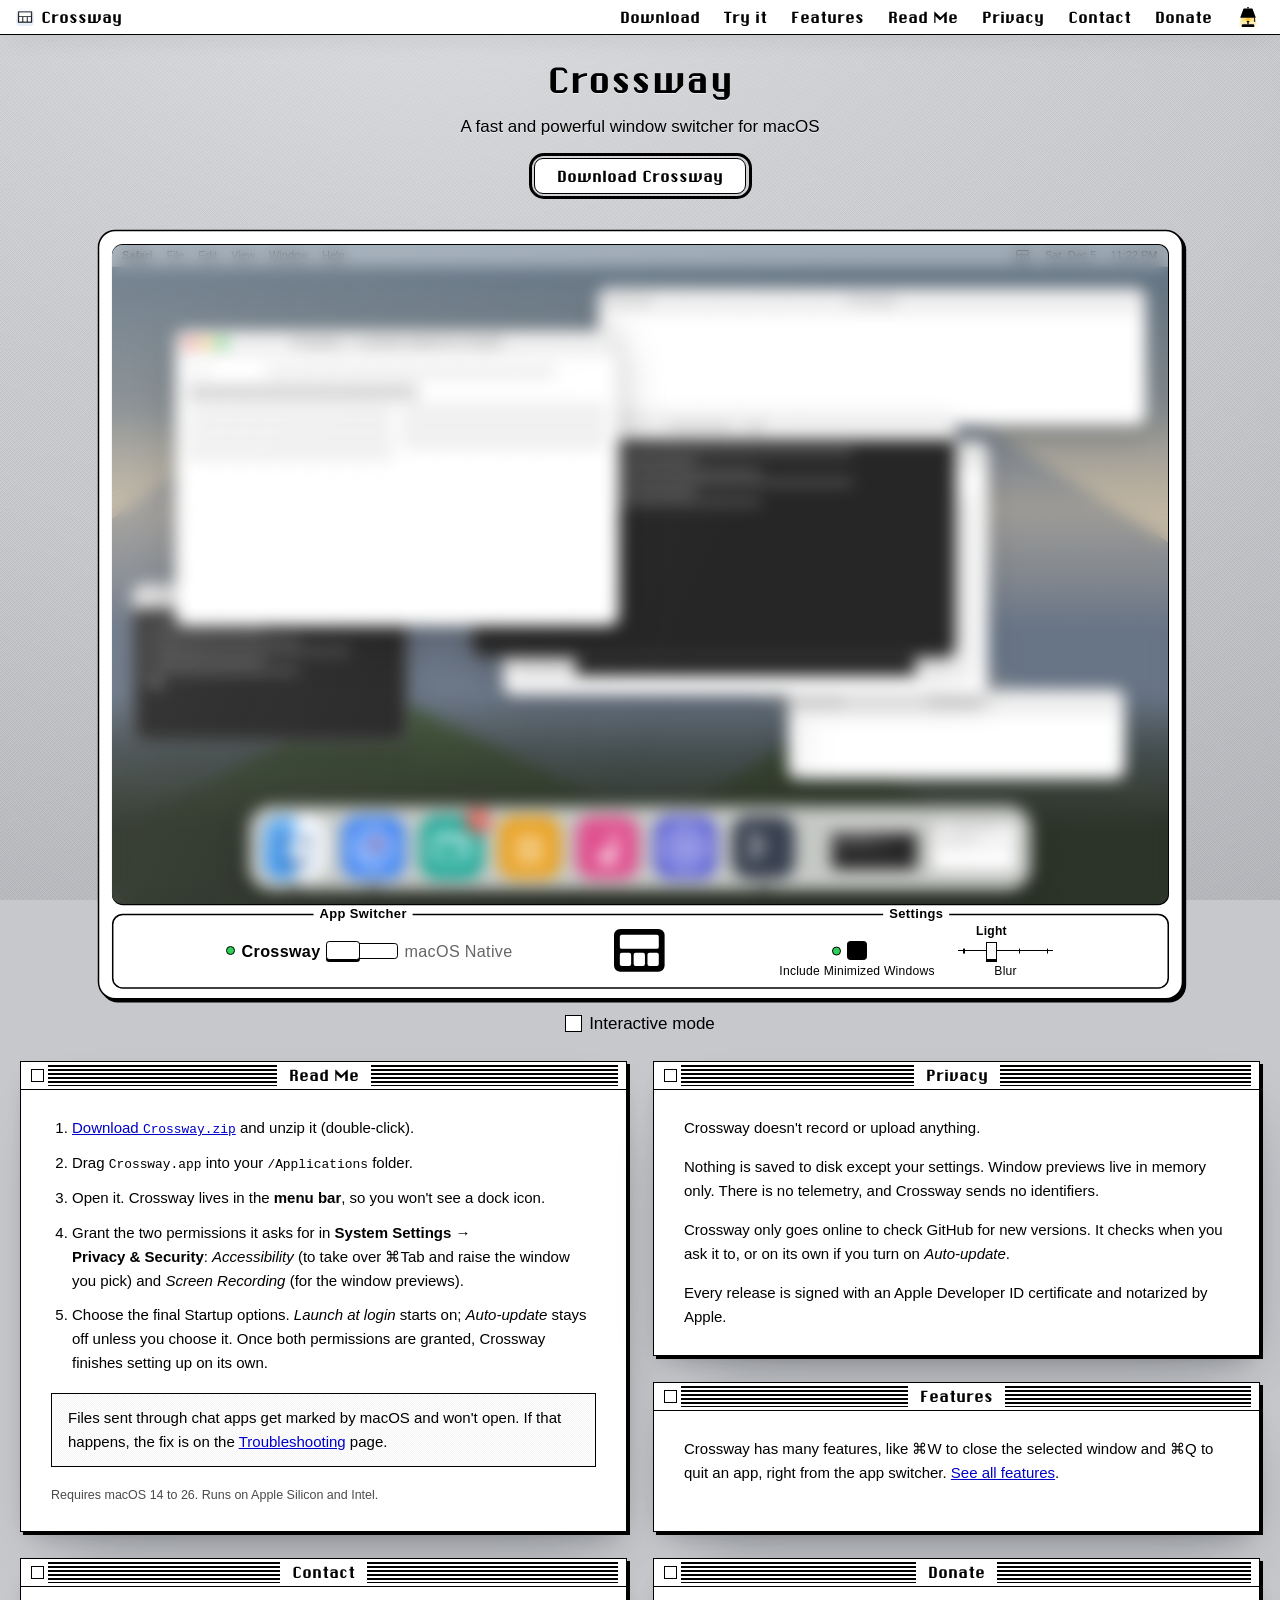
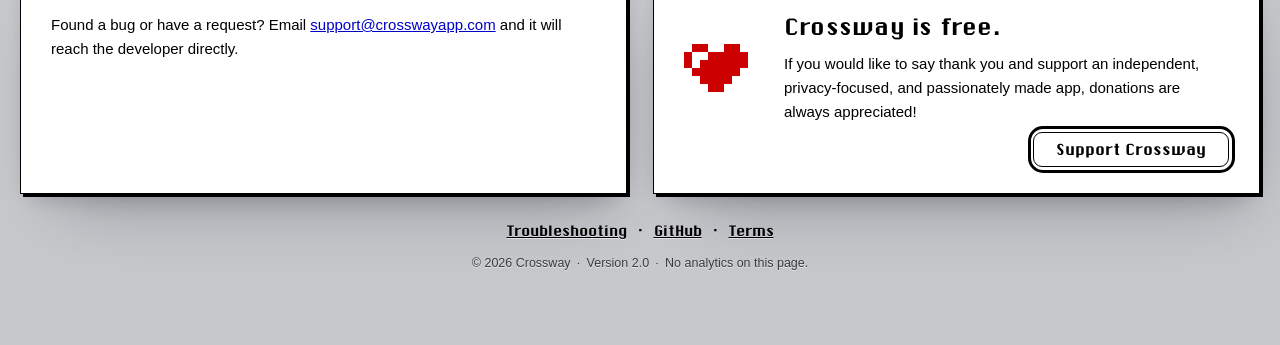
==== commit df796da9: "Update release docs" ====
--- a/docs/index.html
+++ b/docs/index.html
@@ -1163,7 +1163,7 @@
   <section class="mac-window" id="privacy">
     <div class="titlebar"><span class="closebox" aria-hidden="true"></span><span class="title">Privacy</span></div>
     <div class="window-body">
-      <p><strong>Crossway doesn't record or upload anything.</strong></p>
+      <p>Crossway doesn't record or upload anything.</p>
       <p>Nothing is saved to disk except your settings. Window previews
       live in memory only. There is no telemetry, and Crossway sends no
       identifiers.</p>
--- a/docs/style.css
+++ b/docs/style.css
@@ -37,11 +37,6 @@
   --dim: #8a8a8a;            /* disabled chrome */
   --muted: #4a4a4a;          /* captions, fine print */
   --link: #0000c8;           /* period hyperlink blue */
-  /* The step to take next on the virtual keyboard: the GO light's green
-     from the monitor's own traffic lights (--tl-zoom), deepened until
-     14px bold reads on paper. Green is the one colour that already means
-     "go" on this page, and it is on the screen the keys drive. */
-  --guide: #12833a;
   --lamp: #ffc61a;           /* the lamp's light: warm, the same by day and by night */
   --link-visited: #551a8b;
   --font-display: "ChicagoFLF", "Charcoal", "Geneva", "Helvetica Neue", sans-serif;
@@ -72,8 +67,8 @@
 
   /* THE SCREEN. The page is 1-bit; the screen on the drawn machine is
      2026, and the clash between them is the joke the whole hero tells.
-     Drawn from --ink over --paper it was a monochrome page containing a
-     slightly smoother monochrome rectangle — no clash, therefore no
+     Drawn from --ink over --paper it would be a monochrome page containing
+     a slightly smoother monochrome rectangle: no clash, therefore no
      joke. Its own token set, declared once here and re-cut once for the
      terminal, so the two halves cannot bleed into each other. */
   --scr-ink: #202020;          /* text and hairlines on the screen */
@@ -116,9 +111,8 @@
   --app-face-light: #f4f9ff;/* the white face on the right */
   --app-face-ink: #10306a;  /* eyes and smile, navy on both */
   /* The power light: lit green while Crossway is the switcher on the
-     screen, dark (ink) while the system's is. It sat on the drawing's
-     bezel until the panel grew to the screen's width; it belongs to the
-     switch now. */
+     screen, dark (ink) while the system's is. It belongs to the switch,
+     not the drawing's bezel. */
   --cw-led: #2fcf5a;
   --radius-btn: 9px;
 }
@@ -140,7 +134,6 @@
     --muted: #a9a9a9;
     --link: #7aa2ff;
     --link-visited: #b391e0;
-    --guide: #4cd47a;
   }
   html:not(.day) body {
     background-color: #1f2024;
@@ -175,8 +168,8 @@
        the terminal's own rule only (0,1,1), so without it the dark-macOS
        screen tokens BEAT its phosphor ones — and they beat them on
        specificity, which no amount of source order can answer. The page
-       went green while the drawn Mac stayed neutral grey, but only for a
-       visitor whose SYSTEM is dark, which is why it survived review. */
+       goes green while the drawn Mac stays neutral grey, but only for a
+       visitor whose SYSTEM is dark, which makes the fault easy to miss. */
     --scr-ink: #ececec;
     --scr-paper: #2b2b2b;
     --scr-wall-a: #3f4a55;
@@ -212,7 +205,6 @@
   --muted: #a9a9a9;
   --link: #7aa2ff;
   --link-visited: #b391e0;
-  --guide: #4cd47a;
 }
 html.night body {
   background-color: #1f2024; /* the dark twin of the light fallback */
@@ -272,7 +264,6 @@
   --dim: #2e6b42;            /* disabled chrome */
   --muted: #58a06b;          /* captions, fine print */
   --link: #a6ffbe;           /* the brightest step */
-  --guide: #a6ffbe;
   --lamp: #a6ffbe;
   --link-visited: #5cbf7c;
   color-scheme: dark;        /* pin the UA's own scrollbars and chrome */
@@ -299,12 +290,11 @@
 }
 
 /* ---- the terminal in daylight -----------------------------------------
-   A phosphor screen is a DARK object in every light. An earlier cut of this
-   section handed a light-mode visitor a pale green page, and it was wrong in
-   the way that matters: the drawn Mac's own screen keeps its phosphor tokens
-   (--scr-*, set on the terminal's own rule below), so the page went to paper
-   while the machine on it stayed lit, and the two halves no longer read as
-   one picture.
+   A phosphor screen is a DARK object in every light. A pale green page for a
+   light-mode visitor is wrong in the way that matters: the drawn Mac's own
+   screen keeps its phosphor tokens (--scr-*, set on the terminal's own rule
+   below), so the page would go to paper while the machine on it stayed lit,
+   and the two halves would no longer read as one picture.
    The terminal is also a mood, and paper is not it.
 
    So both appearances stay dark and only the DEPTH changes: light gets this
@@ -409,16 +399,17 @@
 html.hacker .titlebar .title,
 html.hacker .menubar,
 html.hacker .btn,
-html.hacker .key,
-html.hacker .cw-keycap-btn {
+html.hacker .cw-cap {
   text-shadow: 0 0 0.3em currentColor;
 }
-/* Inverse video carries no bloom, as the selection rule below says. Both
-   pressed states: a struck cap inverts too, and a glow on one and not
-   the other would be the same gap in the terminal that the colour was in
-   the body face. */
-html.hacker .cw-keycap-btn.is-held,
-html.hacker .cw-keycap-btn.is-struck { text-shadow: none; }
+/* Inverse video carries no bloom, as the selection rule below says. Every
+   pressed state: a pressed cap inverts, whether it was struck, is held, or
+   is under the finger (the pressed rule's three triggers), and a glow on
+   one and not another would be the same gap in the terminal that the
+   colour was in the body face. */
+html.hacker .cw-chord.is-struck .cw-cap-key,
+html.hacker .cw-chord.is-holding .cw-cap-mod,
+html.hacker .cw-chord:not([aria-disabled="true"]):active .cw-cap { text-shadow: none; }
 
 /* Selection needs no colours of its own: it is already inverse video
    from the tokens, a phosphor block with the ground punched out of it,
@@ -698,9 +689,24 @@
 /* Anchor jumps are INSTANT on purpose: smooth scrolling miscalculates
    against iOS Safari's collapsing toolbar (tapping a nav link from the
    bottom of the page stops short), and a System 7 desktop never eased
-   anyway. scroll-padding keeps targets clear of the sticky menu bar. */
+   anyway. hero-init.js's ride of the stacked opening relies on it too:
+   it writes the scroll on every frame, and a smooth root would turn each
+   write into an animation the next one cancels. scroll-padding keeps
+   targets clear of the sticky menu bar.
+
+   The bar wraps as the window narrows, and the padding steps with it,
+   so a jump to Download or Try it never lands under the bar. Measured on
+   this page, the bar is 35px on one row (810px and up),
+   63 to 69px on two (710 to 800px), 70.8px on the phone's two (620 to
+   700px), 96.8 to 101.2px on three (340 to 610px) and 127 to 132px on
+   four (under 340px). Each step clears it by 11 to 17px, as 52px
+   clears one row. The steps under 810px are here and after the phone
+   block below. */
 html {
   scroll-padding-top: 52px;
+}
+@media (700px < width < 810px) {   /* range syntax: no gap at a zoomed 700.5px */
+  html { scroll-padding-top: 80px; }
 }
 
 body {
@@ -900,16 +906,16 @@
 /* ---------- desktop layout ---------- */
 
 .desktop {
-  /* Wider than the original 780. The hero is the reason: the machine
+  /* Wide, and the hero is the reason: the machine
      takes whatever the controls do not, so every pixel here goes
      straight into the screen. Prose does NOT follow it out — see the
      measure cap on .window-body below — because a 1000px line of body
      text is worse to read, not better.
 
-     TWO COLUMNS, because the extra width that helped the hero left the
+     TWO COLUMNS, because in one column this width would leave the
      reading windows as very wide, very short slabs. The lede and the
-     demo span both; Read Me pairs with Privacy, and Contact with
-     Donate.
+     demo span both; Read Me pairs with Privacy, Features with Contact,
+     and Donate spans both at the foot.
 
      1480 rather than 1320: the demo's keys take a fixed 440px beside
      the display, so every extra pixel of column is display, and on a
@@ -918,7 +924,8 @@
   max-width: 1480px;
   margin: 0 auto;
   /* Tight at the top: what is spent above the demo is demo the visitor
-     has to scroll for, and the lede is only a title and two controls. */
+     has to scroll for, and the lede is only a title, its line and the
+     download button. */
   padding: 24px 20px 72px;
   display: grid;
   grid-template-columns: repeat(2, minmax(0, 1fr));
@@ -927,22 +934,21 @@
 }
 .desktop > .lede,
 .desktop > #demo { grid-column: 1 / -1; }
-/* The reading windows: Read Me on the left, Privacy over Contact on the
-   right, the two columns FLUSH at the foot, and under them Download and
-   Donate side by side as the last row. As plain grid items every row
-   was as tall as its taller window and the shorter one left a hole
-   under itself. Now each column stretches to the row: a lone window
-   fills its column, and the last of a pair sits at the foot, so
-   whichever column is shorter, the feet line up. */
+/* The reading windows. Read Me stands on the left; on the right Privacy
+   stands at its own height with Features under it, and Features takes
+   whatever is left of Read Me's height, so the two columns end on one
+   line. Under them Contact and Donate stand side by side, one size. Each
+   column is a stack whose LAST window grows, and each column and the
+   Contact and Donate pair stretch to their row, so the shorter of a pair
+   is the same box with more air at its foot, never a hole under it. On a
+   phone the columns dissolve (display: contents) and the windows are one
+   column in their own order: Read Me, Privacy, Features, Contact,
+   Donate. */
 .desk-col { display: flex; flex-direction: column; gap: 26px; min-width: 0; align-self: stretch; }
-.desk-col > .mac-window:only-child { flex: 1; }
-.desk-col > .mac-window:last-child:not(:only-child) { margin-top: auto; }
-/* Download left, Donate right: the download gets a window of its own,
-   beside Donate where there is width for both and above it where there
-   is not. Each stretches to the row so their feet line up; on a phone
-   the grid is one column and Download simply comes first. */
-.desktop > #download,
+.desk-col > .mac-window:last-child { flex-grow: 1; }
+.desktop > #contact,
 .desktop > #donate { align-self: stretch; }
+#features a { white-space: nowrap; }   /* "See all features" stays one link on one line, never "features." alone */
 
 /* Terms is a page of one window. .desktop is a two-column grid, so
    without this it sits in column one and the page reads as half empty.
@@ -1029,7 +1035,7 @@
 
 /* The retro hero replaces the live one, so it takes the same room: both
    columns of the page grid. Left as a single grid item its two figures
-   split ONE column between them and came out half size. */
+   would split ONE column between them and come out half size. */
 #retro-mount { grid-column: 1 / -1; }
 .window-body.figure { padding: 20px 22px; }
 .window-body.figure svg {
@@ -1087,9 +1093,17 @@
   pointer-events: none;
 }
 
+/* The keyboard's mark on a default button goes OUTSIDE its ring: the
+   page's 2px offset lands in the gap between the button and the ring,
+   where the ring's 3px of ink hides it (the Download button at the top
+   of the page would show no focus at all). The ring reaches 6.5px out, so
+   9px clears it. */
+.btn-default:focus-visible { outline-offset: 9px; }
+
 /* disabled: dimmed chrome + a dither wash over the face. The demo's
-   keys deliberately do NOT share this — see .cw-keycap-btn[aria-disabled],
-   which has to read as an absence rather than a textured surface. */
+   keys deliberately do NOT share this — see the off panes
+   (.cw-legend li.is-off), which have to read as an absence rather than a
+   textured surface. */
 .btn.is-disabled {
   color: var(--dim);
   border-color: var(--dim);
@@ -1101,8 +1115,33 @@
 }
 
 /* ---- the two ways in ------------------------------------------------
-   Download on the left, the agent line on its right. They are peers, so
-   they sit on one line and centre as a pair rather than stacking. */
+   The download button under the tagline, and the agent line under it,
+   which the markup keeps commented out. */
+.lede-actions {
+  /* Stacked, not side by side. The two controls are 241px and 771px
+     wide, so any arrangement that places one RELATIVE to the other is
+     visibly uneven: the mass simply is not symmetric. Stacked, each
+     centres in its own right and the difference has nowhere to show. */
+  display: flex;
+  flex-direction: column;
+  align-items: center;
+  gap: 12px;
+  margin: 14px 0 8px;
+}
+/* A flex ITEM here, so it carries no margin of its own: the stack's gap
+   is the only spacing, and a stray margin on top of it inflates the line
+   past its tallest child and pushes the shorter one off centre. */
+.lede-actions .btn-row {
+  margin: 0;
+  display: flex;
+  align-items: center;
+}
+/* A tenth bigger than 14px type on 6px and 20px of padding, which is
+   where these numbers come from: the page's one download, and it opens
+   the page. */
+.lede-actions .btn { font-size: 15.4px; padding: 6.6px 22px; }
+.lede-actions .paste-chip code { padding: 8px 14px; font-size: 13px; }
+.lede-actions .paste-chip-copy { padding: 0 14px; font-size: 13px; }
 
 .agent-install {
   max-width: 38em;
@@ -1165,7 +1204,7 @@
    two stacked controls that do not share a centreline. The outer columns
    are equal and the middle one is the chip, so the chip lands on the
    page's centre with the button above it whatever the sentence does. */
-#download .agent-install {
+.lede-actions .agent-install {
   display: grid;
   grid-template-columns: minmax(0, 1fr) auto minmax(0, 1fr);
   align-items: center;
@@ -1175,13 +1214,13 @@
   max-width: none;
   text-align: left;
 }
-#download .agent-install > p {
+.lede-actions .agent-install > p {
   grid-column: 1;
   justify-self: end;
   margin: 0;
   white-space: nowrap;
 }
-#download .paste-chip { grid-column: 2; }
+.lede-actions .paste-chip { grid-column: 2; }
 
 .btn-row {
   display: flex;
@@ -1190,28 +1229,6 @@
   align-items: center;
 }
 .btn-row.right { justify-content: flex-end; }
-
-/* ---------- keycaps ---------- */
-
-.key {
-  display: inline-block;
-  min-width: 34px;
-  padding: 4px 10px 5px;
-  font-family: var(--font-display);
-  font-size: 15px;
-  text-align: center;
-  background: var(--paper);
-  border: var(--border) solid var(--ink);
-  border-radius: 7px;
-  box-shadow: 0 2.5px 0 0 var(--ink);
-  line-height: 1.2;
-}
-.key + .key { margin-left: 6px; }
-
-.chord {
-  white-space: nowrap;
-}
-
 
 /* ---------- alert dialog ---------- */
 
@@ -1243,47 +1260,41 @@
 }
 
 /* the Donate window's inner layout: the dialog grid without the
-   dialog frame (the section is a regular titled window now) */
-/* The two windows at the foot of the page, Download and Donate: an
-   icon, the words, and the button in one row, using the width each was
-   given. Both bodies are exempt from the reading measure, so the row
-   spans the window. One grid serves both, so they stay siblings. */
-#download .window-body,
+   dialog frame (the section is a regular titled window) */
+/* The bookend across the foot of the page: the heart, the words, and
+   the button in one row, using the width it was given. The body is
+   exempt from the reading measure, so the row spans the window.
+
+   The words take their own width (a reading measure of 62ch at most)
+   and the button takes the rest of the row, CENTRED in it: on a wide
+   monitor it stands midway between the end of the words and the
+   window's right border, not hugging the border with a gulf of paper
+   between it and the text. Where the row is
+   tight the button's column shrinks to the button's own width and no
+   further: its floor is max-content, because a bare 1fr's floor is the
+   button's MIN-content, and the words would take the row first and fold
+   "Support Crossway" onto two lines (measured at 760 and 900 wide). */
 #donate .window-body { max-width: none; }
-/* The pair are stretched to one row, so the shorter one's content would
-   otherwise sit at the top of a tall box with all its air below. The
-   window is a column and its body takes what the title bar leaves, so
-   the row inside sits in the middle of the window. Donate's content
-   fills its box, so this is a no-op there and the two stay built alike.
-   */
-#download,
-#donate { display: flex; flex-direction: column; }
-#download .window-body,
-#donate .window-body { flex: 1; display: flex; align-items: center; }
-#download .download-grid,
-#donate .donate-grid { flex: 1; }
-.download-grid,
 .donate-grid {
   display: grid;
-  grid-template-columns: 72px minmax(0, 1fr) auto;
+  grid-template-columns: 72px auto minmax(max-content, 1fr);
   gap: 8px 28px;
   align-items: center;
 }
-.download-grid .dialog-icon,
 .donate-grid .dialog-icon { grid-row: auto; }
-.download-grid p,
 .donate-grid p { max-width: 62ch; }
-.donate-grid .dialog-actions { grid-column: 3; margin-top: 0; }
-/* Download's third column is the button alone, and its middle column is
-   the spec line, which uses the width of the window rather than stacking
-   under the button. That is how the Donate window beside it is built
-   too: mark, words, button. */
-.download-grid .dialog-actions { grid-column: 3; margin-top: 0; }
-.download-grid .dialog-actions .btn-row { margin: 0; }
-/* Centred, and the icon with it: the window holds three things and each
-   sits on its own centre line. */
-.download-grid .caption { margin: 0; text-align: center; white-space: nowrap; }
-.download-grid .dialog-icon { justify-self: center; }
+.donate-grid .dialog-actions { grid-column: 3; margin-top: 0; justify-content: center; }
+/* Donate stands in half the desk, beside Contact, so its three
+   columns (the heart, the words, the button between them and the border)
+   need a wide window. Where the window is narrower than that, the button
+   goes under the words, at the right as a dialog's button is, rather than
+   squeezing the words into a sliver. After the rules above, which it
+   overrides at the same weight. */
+#donate { container: donate / inline-size; }
+@container donate (width < 640px) {
+  .donate-grid { grid-template-columns: 72px minmax(0, 1fr); }
+  .donate-grid .dialog-actions { grid-column: 2; justify-content: flex-end; }
+}
 
 /* ---------- read-me list ---------- */
 
@@ -1311,6 +1322,7 @@
   font-size: 17px;
   max-width: 34em;
   margin: 0 auto 1.05em;
+  text-wrap: balance;   /* on a phone it wraps, and "macOS" would stand alone on the second line */
 }
 
 /* ---------- footer ---------- */
@@ -1492,7 +1504,7 @@
     border-left: 0;
     border-top: var(--border) solid var(--ink);
   }
-  html { scroll-padding-top: 84px; } /* the wrapped two-row bar */
+  html { scroll-padding-top: 84px; } /* the phone's two-row bar, 70.8px (620 to 700px); narrower below */
   .menubar { padding: 2px 8px 4px; }
   .menubar .spacer { display: none; } /* title row, then links flow below */
   .menubar .apptitle { flex-basis: 100%; padding-top: 6px; }
@@ -1501,6 +1513,11 @@
   h1 { font-size: 26px; }
   .desktop { padding: 24px 12px 56px; }
   .desktop > * + * { margin-top: 28px; }
+  /* That margin stacks on the grid's own 28px gap. Over the demo the
+     extra air is wanted; under the reading windows it is not: they are
+     28px apart (their columns dissolve, so the rule never reaches them),
+     and Contact, Donate and the footer keep that rhythm. */
+  .desktop > #contact, .desktop > #donate, .desktop > .footer { margin-top: 0; }
   .window-duo { grid-template-columns: 1fr; gap: 28px; }
   .window-body { padding: 20px 18px; }
   .dialog-body {
@@ -1508,13 +1525,20 @@
     padding: 26px 22px 24px;
   }
   .donate-grid { grid-template-columns: 1fr; }
-  .donate-grid .dialog-actions { grid-column: 1; }
-  .download-grid { grid-template-columns: 1fr; }
-  .download-grid .dialog-actions { grid-column: 1; }
-  .download-grid .caption { white-space: normal; }   /* a phone column may be narrower than the line; there it may wrap */
+  .donate-grid .dialog-actions { grid-column: 1; justify-content: flex-end; }   /* under the words on a phone, at the right as a dialog's button is */
   .dialog-icon { grid-row: auto; }
   .dialog-actions { grid-column: 1; }
   }
+
+/* The phone's bar on three rows and then four (see the scroll-padding
+   note at the top of the sheet). After the phone block, which sets the
+   two-row step, so these win where they apply. */
+@media (width < 620px) {
+  html { scroll-padding-top: 114px; }
+}
+@media (width < 340px) {
+  html { scroll-padding-top: 146px; }
+}
 
 /* ======================================================================
    THE LIVE HERO — modern macOS, drawn from the page's own tokens
@@ -1526,8 +1550,8 @@
    the terminal at no cost and with no second copy of anything.
 
    That is why color-mix is used rather than rgba(): rgba pins a literal,
-   and the site's older washes each had to be written four times (light,
-   system dark, forced night, phosphor). A mix on a token is written once
+   and a literal wash has to be written four times (light, system dark,
+   forced night, phosphor). A mix on a token is written once
    and follows wherever the token goes.
    ====================================================================== */
 
@@ -1541,8 +1565,8 @@
   border: 1px solid color-mix(in srgb, var(--scr-ink) 16%, transparent);
   /* Two shadows: a wide soft one for depth, a tight one for the edge.
      On --scr-shade, which is black in every appearance: mixed from the
-     screen's ink they were light at night and in the terminal, and every
-     window wore a glow instead of a shadow. */
+     screen's ink they would be light at night and in the terminal, and
+     every window would wear a glow instead of a shadow. */
   box-shadow: 0 10px 28px color-mix(in srgb, var(--scr-shade) 14%, transparent),
               0 1px 3px color-mix(in srgb, var(--scr-shade) 12%, transparent);
 }
@@ -1567,7 +1591,7 @@
   border-bottom: 1px solid color-mix(in srgb, var(--scr-ink) 9%, transparent);
 }
 
-.cw-lights { display: flex; gap: 6px; flex: none; }
+.cw-lights { --cw-light-gap: 6px; display: flex; gap: var(--cw-light-gap); flex: none; }
 .cw-light { width: 10px; height: 10px; border-radius: 50%; }
 
 /* Background windows wear grey lights, as macOS does. Colour is a
@@ -1724,8 +1748,8 @@
   position: relative;
   /* The screen is its OWN stacking context. Its menu bar, panes and
      Dock carry z-indexes in the hundreds so they layer against each
-     other; without this they layered against the whole page too, and
-     the Dock (300) painted over the cameo's visitor (95), who is meant
+     other; without this they would layer against the whole page too, and
+     the Dock (300) would paint over the cameo's visitor (95), who is meant
      to walk in front of everything. container-type no longer implies
      one, so it is said outright. */
   isolation: isolate;
@@ -1846,6 +1870,7 @@
   color: var(--scr-ink);
   background: color-mix(in srgb, var(--scr-paper) 42%, transparent);
   border-bottom: 1px solid color-mix(in srgb, var(--scr-ink) 8%, transparent);
+  -webkit-backdrop-filter: blur(22px) saturate(160%);
   backdrop-filter: blur(22px) saturate(160%);
 }
 /* The app's name is a button, and the one thing on the bar you can
@@ -1884,6 +1909,7 @@
   background: color-mix(in srgb, var(--scr-paper) 92%, transparent);
   box-shadow: 0 12px 30px color-mix(in srgb, var(--scr-shade) 22%, transparent),
               0 0 0 1px color-mix(in srgb, var(--scr-ink) 12%, transparent);
+  -webkit-backdrop-filter: blur(18px) saturate(150%);
   backdrop-filter: blur(18px) saturate(150%);
 }
 .cw-menu[hidden] { display: none; }
@@ -1956,13 +1982,50 @@
 
 /* The desktop is operable: the title bar is a handle, the lights are
    buttons, and a zoomed window fills the screen. */
-/* Blur, as the app has it: what is BEHIND the switcher goes soft, the
-   desktop and the Dock, by the amount the bezel's wheel sets. The pane's
-   own frost is separate and constant (see .cw-panel). */
-.cw-screen.has-blur.is-switching .cw-desktop,
-.cw-screen.has-blur.is-switching .cw-dock { filter: blur(var(--cw-blur)); }
+/* Blur, as the app has it: ONE layer over the whole screen, under the
+   switcher and over everything else on it (the wallpaper, the menu bar,
+   the windows, the Dock), blurring what is behind it by the amount the
+   bezel's wheel sets. That is Crossway's own overlay: a full-screen
+   frosted panel one level under the switcher, over every display, menu
+   bar and Dock included. One layer, so everything behind the switcher
+   goes soft alike: blurring the windows and the Dock each as a box of
+   its own would leave the wallpaper and the menu bar sharp between
+   them, and a halo at the edge of each box. The layer paints
+   nothing of its own, and it fades in and out with the session. The
+   pane's own frost is separate and constant (see .cw-panel), and the
+   grid and the pane stand over this layer. */
+.cw-backdrop {
+  position: absolute;
+  /* Two blur radii past the screen on every side, clipped by the
+     screen's own edge: a blur layer sized to the screen blurs its last
+     pixels against a copy of themselves, so type near the edge (the
+     clock, top right) reads almost sharp through it, and one radius still
+     leaves a ghost of it. */
+  inset: calc(var(--cw-blur) * -2);
+  z-index: 640;                 /* over the menu bar (600), under the grid, the pane and the glass */
+  pointer-events: none;         /* a click goes through it to the desktop, a click-away, as the app's overlay ignores the mouse */
+  opacity: 0;
+  visibility: hidden;
+}
+/* The wheel's steps, and the only place their radii are written:
+   stage.js marks the step the wheel is on as the screen's data-blur (the
+   screen, unlike this layer, survives the engine's rebuild at the
+   breakpoint), and each step gives the layer its radius and its blur.
+   The blur is written out, not read through var(): Safari before 18,
+   and 18 on macOS Sonoma and Ventura, knows it only by its prefixed name
+   (so every frosted surface on the screen names it twice), and ignores
+   var() inside the prefixed one (WebKit bugs 289800 and 297620). At None,
+   or before the wheel has marked a step, there is no layer at all, not a
+   blur of nothing. */
+.cw-screen[data-blur="1"] .cw-backdrop { --cw-blur: 8px; -webkit-backdrop-filter: blur(8px); backdrop-filter: blur(8px); }
+.cw-screen[data-blur="2"] .cw-backdrop { --cw-blur: 18px; -webkit-backdrop-filter: blur(18px); backdrop-filter: blur(18px); }
+.cw-screen[data-blur="3"] .cw-backdrop { --cw-blur: 30px; -webkit-backdrop-filter: blur(30px); backdrop-filter: blur(30px); }
+.cw-screen:not([data-blur]) .cw-backdrop,
+.cw-screen[data-blur="0"] .cw-backdrop { display: none; }
+.cw-screen.is-switching .cw-backdrop { opacity: 1; visibility: visible; }
 @media (prefers-reduced-motion: no-preference) {
-  .cw-desktop, .cw-dock { transition: filter 160ms ease; }
+  .cw-backdrop { transition: opacity 160ms ease, visibility 0s linear 160ms; }
+  .cw-screen.is-switching .cw-backdrop { transition: opacity 160ms ease, visibility 0s; }
 }
 .cw-win-bar { cursor: var(--cur-grab); }
 .cw-win-bar:active { cursor: var(--cur-grabbing); }
@@ -1977,6 +2040,27 @@
 .cw-win[data-edge="tr"], .cw-win[data-edge="bl"] { cursor: var(--cur-nesw); }
 .cw-win[data-edge]:not([data-edge=""]) .cw-win-bar { cursor: inherit; }
 .cw-light { cursor: var(--cur-hand); }
+/* A light is a 10px dot, and a dot is a hard thing to hit: a press a
+   pixel or two off it, or in the gap between two, would land on the
+   title bar, which raises the window and does nothing else, so the
+   buttons would seem to work only some of the time. Each light
+   answers for its
+   whole SLOT instead: a square as wide as the row's pitch (the dot and
+   half the gap on each side), centred on the dot, so the three slots
+   meet with nothing dead between them. Half the gap is read from the
+   property the gap itself is set by, so the slots meet exactly whatever
+   it is. The slot is hit area only: it paints nothing, and the dots are
+   drawn exactly where they would be without it. The window's resize grips stop short
+   of the corner the lights sit in (edgeFor, in stage.js), so nothing
+   around a light shows a resize arrow or resizes. Desktop windows only:
+   a miniature's lights, in a switcher tile or the Dock, are part of a
+   picture. */
+.cw-win .cw-light { position: relative; }
+.cw-win .cw-light::before {
+  content: "";
+  position: absolute;
+  inset: calc(var(--cw-light-gap) / -2);
+}
 .cw-win.is-zoomed { border-radius: 0; }
 .cw-win.is-zoomed .cw-win-bar { cursor: var(--cur-arrow); }
 
@@ -1993,8 +2077,8 @@
   position: absolute;
   /* left:0/right:0 + margin auto, NOT left:50%. A shrink-to-fit box
      positioned from the mid-line can only ever be half the screen wide,
-     which silently clipped the window strip to two tiles no matter how
-     many windows the app had. */
+     which silently clips the window strip to two tiles no matter how
+     many windows the app has. */
   left: 0;
   right: 0;
   margin: 0 auto;
@@ -2009,10 +2093,10 @@
      drawn larger than life and grows downward: centred on the row it
      sits low on the screen. */
   top: calc(40% - (var(--cw-row-h) + 2 * var(--cw-pane-pad)) / 2);
-  z-index: 500;                 /* above every window, below the CRT glass */
+  z-index: 670;                 /* above every window and the blur, below the glass */
   /* The keyed children remain cached in the DOM, but a fully closed pane
      must leave layout and paint. Keeping this box composited while hidden
-     made its backdrop filter participate in every scrolling damage pass. */
+     makes its backdrop filter participate in every scrolling damage pass. */
   display: none;
   flex-direction: column;
   gap: 10px;
@@ -2027,6 +2111,7 @@
   background: color-mix(in srgb, var(--scr-paper) 74%, transparent);
   box-shadow: inset 0 0 0 1px color-mix(in srgb, var(--scr-paper) 60%, transparent),
               0 24px 60px color-mix(in srgb, var(--scr-shade) 26%, transparent);
+  -webkit-backdrop-filter: blur(22px) saturate(160%);
   backdrop-filter: blur(22px) saturate(160%);
 }
 .cw-panel.is-open {
@@ -2034,7 +2119,7 @@
 }
 
 /* CENTRED. The row is stretched to the pane's width, which the strip
-   below it sets; left-aligned inside that, five icons sat against the
+   below it sets; left-aligned inside that, five icons would sit against the
    left edge with thirty-one pixels of dead paper on the right. Both real
    switchers centre the row over the strip. */
 .cw-approw {
@@ -2044,7 +2129,7 @@
 }
 
 /* Cell = icon x 1.11, as the app has it. At 58px around a 30px icon the
-   row was icons adrift in whitespace; the real row is dense. */
+   row is icons adrift in whitespace; the real row is dense. */
 .cw-app {
   position: relative;
   width: calc(var(--cw-icon) * 1.11);
@@ -2062,8 +2147,8 @@
 
    Drawn on EVERY cell and shown on the selected one, rather than drawn
    on the selected one: a pseudo-element that comes into existence with
-   the class cannot fade, so the wash popped on and off while the strip
-   below it animated. Absolutely positioned, so an invisible one costs
+   the class cannot fade, so the wash would pop on and off while the strip
+   below it animates. Absolutely positioned, so an invisible one costs
    the row no layout at all. */
 .cw-app::before {
   content: "";
@@ -2090,7 +2175,7 @@
   bottom: 1px;
   transform: translateX(-50%);
   font-family: var(--font-body);
-  font-size: clamp(9px, 2.3cqw, 15px);
+  font-size: clamp(9px, 2.3cqw, clamp(15px, 1.361cqw, 18.75px));
   line-height: 1;
   white-space: nowrap;
   color: color-mix(in srgb, var(--scr-ink) 62%, transparent);
@@ -2101,10 +2186,10 @@
    0.407, so one digit is a circle and two grow it sideways. Shown on
    badged apps whether or not they are selected. */
 /* Straddling the icon's top-right corner, sized off the icon like
-   everything else here — a fixed 6px offset put it in a different place
+   everything else here — a fixed 6px offset puts it in a different place
    at every screen size. It also has to sit ABOVE the next cell along:
-   cells paint in DOM order, so the badge that overhangs its own cell was
-   disappearing under the icon to its right. */
+   cells paint in DOM order, so a badge that overhangs its own cell would
+   disappear under the icon to its right. */
 .cw-abadge {
   position: absolute;
   z-index: 2;
@@ -2118,7 +2203,7 @@
   background: var(--dock-badge);
   color: var(--dock-badge-ink);
   font-family: var(--font-body);
-  font-size: clamp(7px, 1.9cqw, 13px);
+  font-size: clamp(7px, 1.9cqw, clamp(13px, 1.180cqw, 16.25px));
   font-weight: 600;
   line-height: calc(var(--cw-icon) * 0.38);
   text-align: center;
@@ -2131,8 +2216,8 @@
    icon's size. The glyphs are drawn with borders and box-shadows, which
    cannot take percentages, so em is the only unit that lets one drawing
    serve both the 30px icon in the app row and the 12px mark on an
-   exposé tile. In px they were pinned to 30 and, on a 12px mark, the
-   compass needle was longer than the icon and hung over the window
+   exposé tile. In px they would be pinned to 30, and on a 12px mark the
+   compass needle would be longer than the icon and hang over the window
    title underneath it. */
 .cw-appicon {
   font-size: var(--cw-icon);
@@ -2172,7 +2257,7 @@
 
 /* compass: a ring with a needle. The needle is a slim two-tone diamond
    inside the ring, north in the traffic-light red the sheet already
-   declares. A bar across the ring read as a no-entry sign. */
+   declares. A bar across the ring reads as a no-entry sign. */
 .cw-glyph-compass::before { inset: 0.2em; border-radius: 50%; background: transparent; border: 0.067em solid var(--app-glyph); }
 .cw-glyph-compass::after {
   left: 0.42em; top: 0.29em;
@@ -2240,6 +2325,12 @@
   display: flex;
   justify-content: center;
   gap: var(--cw-strip-gap);
+  /* Room for the wash round the outermost tiles (see --cw-wash-out). A
+     CONTENT box, so the width renderPanel reserves for the busiest app
+     (min-width, in tiles and gaps) stays the tiles' own and the padding
+     is added outside it, not taken out of it. */
+  box-sizing: content-box;
+  padding: var(--cw-wash-out);
 }
 
 .cw-tile-wrap { flex: none; width: var(--cw-strip-w); display: flex; flex-direction: column; gap: var(--cw-tile-gap); }
@@ -2268,7 +2359,7 @@
 .cw-tile-wrap.is-sel .cw-tile::before {
   content: "";
   position: absolute;
-  inset: -2px;
+  inset: calc(-1 * var(--cw-wash-out));
   border-radius: 9px;
   background: color-mix(in srgb, var(--scr-ink) var(--cw-sel-win), transparent);
 }
@@ -2305,9 +2396,6 @@
 @media (prefers-reduced-motion: no-preference) {
   .cw-strip-fold { transition: max-height 200ms ease-out, opacity 140ms ease-out; }
   .cw-strip-fold.is-dropped { transition: max-height 280ms ease-out, opacity 200ms ease-out; }
-  /* Pending never changes the fold's geometry. Its content alone eases
-     down and back, so an app advance cannot restart max-height or blur. */
-  .cw-strip { transition: opacity 160ms ease-out; }
   /* The row's own selection, at the app's own cell-highlight timing
      (0.12s, ease-out). The duration on .cw-app alone does nothing: its
      background is transparent in every state of Crossway's own row, and
@@ -2320,14 +2408,12 @@
   .cw-app::before { transition: opacity 120ms ease-out; }
   .cw-app-name { transition: opacity 120ms ease-out, color 120ms ease-out; }
 }
-.cw-strip-fold.is-pending { pointer-events: none; }
-.cw-strip-fold.is-pending .cw-strip { opacity: 0.62; }
 
 /* ---- the miniature window -------------------------------------------
    What a thumbnail actually is: a shrunk picture of the whole window,
    title bar and traffic lights included. It carries the paper fill and
-   the soft shadow the slot used to carry, and it never fills the slot —
-   its own aspect decides how much of it it covers. */
+   the soft shadow, not the slot, and it never fills the slot: its own
+   aspect decides how much of it it covers. */
 
 /* Crossway's own marker on a minimized window's tile, bottom-right over
    the picture. Sized against the slot, like everything else inside a
@@ -2380,7 +2466,7 @@
   padding: 0 2.6cqw;
   border-bottom-width: 0.3cqw;
 }
-.cw-mini .cw-lights { gap: 1.7cqw; }
+.cw-mini .cw-lights { --cw-light-gap: 1.7cqw; }
 .cw-mini .cw-light { width: 2.8cqw; height: 2.8cqw; }
 .cw-mini .cw-win-title { font-size: 3.4cqw; }
 .cw-mini .cw-win-bar::after { width: 11cqw; }
@@ -2446,7 +2532,7 @@
   width: max-content;
   top: calc(50% + 11px);        /* centred in the desktop, below the menu bar */
   transform: translateY(-50%);
-  z-index: 400;
+  z-index: 660;                 /* over the blur, as the pane is */
   /* As with the app panel, DOM identity does not require a resident paint
      surface. The grid is expensive only while there is a grid to see. */
   display: none;
@@ -2456,8 +2542,11 @@
      ordinary panel floating over an UNDIMMED desktop — nothing in
      Crossway ever dims the screen, and a dark scrim is the signature of
      the Mission Control it is offered as an alternative to. Three
-     windows is a small three-column slab, not a curtain. */
-  max-width: 86%;
+     windows is a small three-column slab, not a curtain. The bound is
+     92%, which only a full row of six on the smallest screens ever
+     reaches: see
+     --cw-tile-w. */
+  max-width: 92%;
   max-height: 82%;
   gap: 4px;
   padding: 8px;
@@ -2469,11 +2558,30 @@
   background: color-mix(in srgb, var(--scr-paper) 74%, transparent);
   box-shadow: inset 0 0 0 1px color-mix(in srgb, var(--scr-paper) 60%, transparent),
               0 24px 60px color-mix(in srgb, var(--scr-shade) 26%, transparent);
+  -webkit-backdrop-filter: blur(22px) saturate(160%);
   backdrop-filter: blur(22px) saturate(160%);
 }
 .cw-grid.is-open {
   display: grid;
 }
+/* The copy of an open pane or exposé that is left to fade when
+   Interactive mode puts the demo away (fadeAway in stage.js): shown as
+   the open one was, out of the pointer's way, without the frost (the
+   blur behind it is fading at the same moment), and still. Nothing
+   inside it may start a transition or an animation: the monitor under it
+   may be resizing, and the strip's fold, cut in container units, would
+   otherwise start a transition of its own on every frame of the copy's
+   life. The fade itself is a Web Animation, which these rules do not
+   touch. */
+.cw-panel.cw-ghost { display: flex; }
+.cw-grid.cw-ghost { display: grid; }
+.cw-ghost {
+  pointer-events: none;
+  -webkit-backdrop-filter: none;
+  backdrop-filter: none;
+}
+.cw-ghost,
+.cw-ghost * { transition: none !important; animation: none !important; }
 
 /* min-width: 0 or the title's own min-content width props the column
    open and the grid overflows the screen it is drawn inside. */
@@ -2482,8 +2590,8 @@
 /* The SLOT — transparent and unstroked, exactly as in the strip. */
 .cw-gshot {
   position: relative;
-  /* Landscape, like the windows it stands for. A fixed height made the
-     tiles portrait the moment the columns got narrower. WIDTH is
+  /* Landscape, like the windows it stands for. A fixed height would make
+     the tiles portrait the moment the columns get narrower. WIDTH is
      explicit so the slot is a definite box: the miniature inside sizes
      itself as a percentage of it, and against an indefinite parent that
      percentage silently becomes "as big as my content". */
@@ -2508,7 +2616,15 @@
    says which app a window belongs to, which is what makes "this app's
    windows" visibly one app and "all windows" visibly several. Drawn a
    little larger than true scale, as all the chrome on this screen is, or
-   it would be four pixels wide. */
+   it would be four pixels wide.
+
+   Sized from the TILE, not the screen: the mark sits inside .cw-gshot,
+   which is a container, so cqw here is a hundredth of the tile. Written
+   against the screen it would sit at its 12px floor on every screen,
+   never growing with the switcher. 18.33% of the tile is 22px on the
+   120px tile of a screen up to 1102px and 27.5px on the 150px tile of
+   the biggest, about the app's own ratio (28pt on a 150pt tile). The box
+   and the glyph are one number. */
 .cw-gbadge {
   position: absolute;
   left: 4px;
@@ -2516,8 +2632,8 @@
   /* Above the miniature, which is z-index 1: the mark floats ON the
      picture, as it does in the app. */
   z-index: 2;
-  width: clamp(12px, 2.6cqw, 22px);
-  height: clamp(12px, 2.6cqw, 22px);
+  width: clamp(12px, 18.33cqw, 27.5px);
+  height: clamp(12px, 18.33cqw, 27.5px);
   border-radius: 4px;
   /* A hairline only — the app draws no shadow under this icon. But a
      pale mark on a pale thumbnail is as good as no mark, and it carries
@@ -2525,7 +2641,7 @@
   box-shadow: 0 0 0 1px color-mix(in srgb, var(--scr-ink) 35%, transparent);
 }
 .cw-gbadge .cw-appicon {
-  font-size: clamp(12px, 2.6cqw, 22px);   /* one number resizes the whole glyph */
+  font-size: clamp(12px, 18.33cqw, 27.5px);   /* one number resizes the whole glyph; the box's number */
 }
 
 /* The Dock badge rides the corner of that icon, exactly as it does on
@@ -2570,7 +2686,7 @@
 
 .cw-gtitle {
   font-family: var(--font-body);
-  font-size: clamp(8px, 1.3cqw, 11px);
+  font-size: clamp(8px, 1.3cqw, clamp(11px, 0.998cqw, 13.75px));
   line-height: 1.2;
   text-align: center;
   overflow: hidden;
@@ -2608,6 +2724,7 @@
   background: color-mix(in srgb, var(--scr-paper) 74%, transparent);
   box-shadow: 0 0 0 1px color-mix(in srgb, var(--scr-ink) 12%, transparent),
               0 1.4cqw 3cqw color-mix(in srgb, var(--scr-shade) 22%, transparent);
+  -webkit-backdrop-filter: blur(18px) saturate(150%);
   backdrop-filter: blur(18px) saturate(150%);
 }
 .cw-dock-apps, .cw-dock-mins { display: flex; align-items: center; gap: 1.4cqw; }
@@ -2671,9 +2788,9 @@
    the system switcher does neither. */
 
 /* Everything here is a multiple of the icon, which is itself a share of
-   the screen. Pinned in px the cell stayed 66px wide while the icon it
-   held shrank to 25px, and the name centred inside that cell rather than
-   under the panel. */
+   the screen. Pinned in px the cell would stay 66px wide while the icon
+   it held shrank to 25px, and the name would centre inside that cell
+   rather than under the panel. */
 .cw-panel.is-native {
   gap: 0;
   padding: calc(var(--cw-icon) * 0.35)
@@ -2704,7 +2821,7 @@
 /* The system switcher fills the whole cell rather than washing the icon,
    so Crossway's squircle behind the icon has no business here. Said of
    every cell, not just the selected one: the wash is drawn on all of
-   them now (it fades rather than pops), so taking it off the selected
+   them (it fades rather than pops), so taking it off the selected
    one alone would leave four invisible squircles in the HUD. */
 .cw-panel.is-native .cw-app::before { content: none; }
 
@@ -2722,7 +2839,7 @@
   transform: none;
   opacity: 1;
   white-space: nowrap;
-  font-size: clamp(8px, 2.1cqw, 13px);
+  font-size: clamp(8px, 2.1cqw, clamp(13px, 1.180cqw, 16.25px));
   text-align: center;
   color: var(--scr-paper);
 }
@@ -2739,34 +2856,28 @@
    PERCENTAGES of the same box so it tracks the drawing at every width
    with no measuring JavaScript.
 
-   The well is x5 y5 w316 h197.5 of a 326x244 box: 8:5, and 96.93% of
+   The well is x5 y5 w316 h197.5 of a 326x231.5 box: 8:5, and 96.93% of
    the drawing's width, which is the contract: the screen is the
    product, the drawing is its frame. Change the rect and these four
    numbers together, or the screen slides off its own bezel:
-     left 5/326 = 1.5337%       top 5/244 = 2.0492%
-     width 316/326 = 96.9325%   height 197.5/244 = 80.9426%
-
-   The chin under it is deeper than the bezel around it, as a modern
-   panel's is, and that is measured too: the drawing's aspect is what
-   sets the display's height at a width-bound viewport, and the keys
-   window beside it is as tall as the display. A 238-tall drawing leaves
-   the ~490px window 4px short of its own rows at 1200x1000; the chin
-   carries those pixels rather than the type. */
+     left 5/326 = 1.5337%       top 5/231.5 = 2.1598%
+     width 316/326 = 96.9325%   height 197.5/231.5 = 85.3132%
+
+   The chin under it is only as deep as the tray (22 units, 3 above it
+   and 4 below): at laptop sizes the display is bound by the page's
+   height, so the drawing's aspect is what sets its WIDTH, and a unit of
+   chin is width the screen does not get. A 30-unit tray, 41.5 units of
+   chin, reads too big beside a screen it leaves too small; the slim chin
+   makes the monitor 5.4% wider at the same height. */
 
 .cw-machine {
   position: relative;
   width: 100%;
   /* Bounded by the room actually LEFT, not by a fixed share of the
-     viewport: the whole demo — the title, the display, the keys beside
-     it — has to fit one laptop screen, and what stands around the
-     display costs the same --cw-fold-overhead whatever the height is
-     (the site's sticky menu bar, the title over the screen, the gaps).
-     Subtracting that first is what makes the display as large as fits,
-     bounded by the column the keys leave it, and floored at 640px, which
-     is the smallest the screen ever gets. The 1.3361 turns the height
-     left into a width: the drawing is 326 x 244. Every constant here is
-     measured. */
-  max-width: min(100%, max(640px, calc((100vh - var(--cw-fold-overhead)) * 1.3361)));
+     viewport: the whole demo has to stand in one laptop screen, so the
+     display is as wide as the fold allows (the stage's --cw-fold-w) and
+     no wider than its column. */
+  max-width: min(100%, var(--cw-fold-w));
   margin: 0 auto;
 }
 /* The screen's own containing block. Below 700px the bezel becomes a
@@ -2806,9 +2917,9 @@
 .cw-screen-mount {
   position: absolute;
   left: 1.5337%;
-  top: 2.0492%;
+  top: 2.1598%;
   width: 96.9325%;
-  height: 80.9426%;
+  height: 85.3132%;
   /* The CRT face has rounded corners, and the live desktop clips to the
      same ones: 3 of 316 by 3 of 197.5. */
   border-radius: 0.95% / 1.52%;
@@ -2818,24 +2929,26 @@
 .cw-screen-host .cw-screen { width: 100%; height: 100%; }
 
 /* ---- the keys -------------------------------------------------------
-   The rail beside the display: a line of copy, the four keys the visitor
-   presses drawn as keycaps in the page's own chip idiom (paper, ink
-   line, a solid bottom shadow), a caption that follows the hand, and the
-   legend of the four chords. Real buttons: focusable, announced, driven
-   by pointer and keyboard alike. */
-
-/* The title over the screen, the display under it, and the keys BESIDE
-   the display, in a paper box in the page's own chrome, so the whole
-   demo stands in one laptop screen: nothing to scroll to find the keys.
-   The box's column is a FIXED width: sized to its content it changes
-   width when the switch is thrown (the Native sentences are not the
-   Crossway ones) and the whole stage shifts. Below 1110px of stage (640
-   + 28 + 440) — where the display would drop under its 640px floor
-   beside the box — the box goes under the display instead, and its
-   legend spreads to two columns to use the width. */
+   The window beside the display: one line that says to click, and the
+   four chords as panes, each drawing its two keys as keycaps in the
+   page's own chip idiom (paper, ink line, a solid bottom shadow) over
+   its name and what it does. The panes are real buttons: focusable,
+   announced, driven by pointer and keyboard alike. */
+
+/* The display with the Interactive mode bar under it, and, in
+   Interactive mode, the keys BESIDE the display, in a window of the
+   page's own chrome, so the whole demo stands in one laptop screen:
+   nothing to scroll to find the keys. The window is a FIXED width
+   (--cw-keys-w): sized to its content it would change width when the
+   switch is thrown (the Native sentences are not the Crossway ones) and
+   the display beside it would move. Below 1110px of stage (640 + 28 +
+   440), where the display would drop under its 640px floor beside the
+   window, the window opens under the display instead, and each box's
+   panes sit two a row to use the width. */
 /* The SECTION is the container the stage measures itself against: a
-   container query cannot style the container itself, so the stage's own
-   columns have to answer to the width of something above it. */
+   container query cannot style the container itself, so the stage's
+   layout (the door beside the display, the rows under it) has to answer
+   to the width of something above it. */
 /* NAMED, because the keys window beside the display is a size container
    of its own (440px wide), and an unnamed max-width query written for
    the stage matches IT from anything inside it: the legend's stacked
@@ -2846,65 +2959,137 @@
    demo" in its title bar, which is the section's heading, and the
    display stands bare on the left. */
 .cw-controls .titlebar .title { margin: 0; font-weight: normal; }
-/* The top row of the keys window's body: the automatic-demo box, on a
-   line of its own at the LEFT, at the same size as the hint. The hint
-   stands at the FOOT of the pane, above the divider and below the window
-   rows: "Hint:" and ONE thing to try on the monitor at a time, fading
-   out and in through a list of two dozen, across the WHOLE row on both
-   of its lines. The hint is a FIXED height of two lines and clips: a
-   short tip leaves the second line empty, a long one fills it, and
-   nothing under the row moves either way, so a change of tip can never
-   resize the pane. The ideas are written to fit two such lines, at most
-   80 characters, so none of them is cut off at any fold. The full list
-   is in the document for a screen reader, once; the changing line is
-   hidden from it. */
-.cw-keys-lead-row {
-  display: block;
-  /* Half the body's gap under the hint: that gap is the boxes' own, and
-     a whole one under a two-line hint puts the rows 3px past the legend
-     at 1440x760. Written as the gap's negative half rather than a gap of
-     its own, so the two stay one number. */
-  margin-bottom: calc(-0.5 * clamp(6px, calc(2.8 * var(--cw-dens) - 7.7px), 20px));
-}
-.cw-keys-lead-row .cw-demo-mode { width: max-content; margin: 0; }   /* at the left */
-/* The foot: the hint, then the divider and the small print. ONE block,
-   because the body is a flex column whose gap is the boxes' own, and a
-   fourth child there would have cost a whole gap at every fold. */
-.cw-keys-foot { display: flex; flex-direction: column; }
-.cw-hero-idea {
-  margin: 0;
-  height: calc(2.4em + 3px);            /* two lines, always, plus the nudge below: the row never grows or shrinks with the tip. The page is border-box, so the padding has to be ADDED here or it eats a line and every long tip is cut. */
-  overflow: hidden;
-  font-family: var(--font-panel);       /* the panel face: crisper than Geneva at this size */
-  font-size: 17px;                      /* the automatic-demo box's own size */
-  line-height: 1.2;
-  padding-top: 3px;                     /* the hint a few pixels lower under the box, which the fixed height above absorbs, so nothing below it moves */
-  color: var(--ink);
-  text-align: left;
-}
-.cw-hero-hint { font-weight: bold; }
-/* The idea fades by COLOUR, not opacity: an opacity transition puts the
-   text on a compositor layer of its own, where text at a fractional
-   position renders soft, which is what reads as blurry type. A colour
-   transition stays in ordinary text rendering. Only the changing span
-   fades; the "Hint:" label stands. */
-.cw-hero-idea-text.is-out { color: transparent; }
-@media (prefers-reduced-motion: no-preference) {
-  .cw-hero-idea-text { transition: color 400ms ease; }
+/* THE STAGE, in two states and one motion between them. Interactive
+   mode off, how the page opens: the display has the whole stage and is
+   as wide as the fold lets it be, centred, with the Interactive mode bar
+   under it. On (`is-interactive`, from wireInteractive): the display
+   gives up the right of the stage to the keys window and the air beside
+   it, shrinking where that leaves it too little width and sliding left
+   where the fold was what bound it, and the window stands in the room it
+   leaves, exactly as tall as the display. The bar stays under the
+   display, centred on it. Where the stage stacks, the display keeps the
+   whole width and the window opens under the bar instead (the stacked
+   block).
+
+   Beside the display the change is ONE number, --cw-open (0 off, 1 on),
+   and every edge that moves is a straight line between its two places on
+   it (THE DOOR, after the keys window's rules). So everything starts
+   together, moves on one curve and lands together: the display never
+   slides across and then shrinks, as it would with a grid column
+   animating under it, the stage is never half empty, and the page below follows
+   the display's height on the same curve. Every frame is a real layout,
+   so type is set crisp at every size and hairlines stay hairlines. (A
+   transform would draw the display at its end size and stretch it: at
+   1728x1117, where the display gives up 30% of its width, its menu bar's
+   type would begin the motion 42% too big.) And since only the number is
+   animated, a second click mid-way turns back from wherever everything
+   is, and a resize mid-way lands where it should.
+
+   The number is registered so that it can be transitioned, and it is not
+   inherited: the four boxes that read it (the display, the bar, the
+   window's slot and the window) each carry it and each run the same
+   transition off the same class change, so they move as one to the
+   pixel. Inherited, it would change on every element of the live desktop
+   and of the keys window on every frame, nearly doubling each frame's
+   style work. Where @property is unknown the number is a plain token and
+   the change is drawn rather than played. */
+@property --cw-open {
+  syntax: "<number>";
+  inherits: false;
+  initial-value: 0;
 }
 .cw-stage {
+  /* The bar under the display: one line, and the air over it. Both are
+     spent out of the fold (--cw-fold-overhead), so the whole demo, bar
+     included, still stands in one screen. */
+  --cw-bar-h: 24px;
+  --cw-bar-gap: 10px;
+  /* The keys window beside the display, and the air between them. Its
+     panes stand one a row there, and 440px is what the widest keys (76px)
+     need beside "Switch windows" on one line, with the box and the
+     window around them. */
+  --cw-keys-w: 440px;
+  --cw-keys-gap: 28px;
+  /* The inset a clip keeps on a side where the window's shadows must
+     show. The page's own soft shadow reaches 56px below the window and
+     34px to its sides; the inset leaves room for a deeper one, up to
+     84px below. */
+  --cw-shadow-clip: -96px;
+  /* The drawing's proportions, 326 x 231.5, which turn a height into the
+     display's width and back. */
+  --cw-aspect: calc(326 / 231.5);
+  /* The widest the display may be for the whole demo to stand in one
+     screen: the viewport's height less what stands around the display
+     (--cw-fold-overhead), as a width, at --cw-fold-fit of it, and never
+     under 640px, the smallest the screen ever gets. Every constant in it
+     is measured. The height is the SMALL viewport's (svh), the one with
+     the browser's toolbars shown: on iPadOS and iOS Safari 100vh is the
+     large one, with the toolbars put away, so a demo sized to it would
+     not fit the screen while they show. The page's ride measures the
+     small one too (hero-init.js). On a desktop the two are the same. */
+  --cw-fold-w: max(640px, calc((100svh - var(--cw-fold-overhead)) * var(--cw-aspect) * var(--cw-fold-fit)));
+  /* The display in the interactive state: the same bound, with the stage
+     (the hero container's width, 100cqw) less the window and its air. The
+     window is pinned to the height this gives, so it never reflows while
+     the display beside it moves. */
+  --cw-int-w: min(calc(100cqw - var(--cw-keys-w) - var(--cw-keys-gap)), var(--cw-fold-w));
+  --cw-int-h: calc(var(--cw-int-w) / var(--cw-aspect));
+  /* The timing of the change, read by every box that moves with it, in
+     both layouts. The tokens never change: each state's transition rule
+     picks its pair, so a click changes only the transitions of the boxes
+     that move, not a value every element under the stage inherits.
+
+     Out: 560ms on a curve fitted to a critically damped spring, under way
+     on the first frame and at full speed within a tenth of a second, then
+     a long soft landing, nine tenths of the way by a third of a second.
+     It is the motion of a thing moved out of the way, and it never
+     overshoots: a drawing in ink on paper does not bounce. A sharper
+     ease-out, (0.2, 0, 0, 1), puts half the travel into the first 117ms
+     and reads as a lurch.
+
+     Away: 600ms and even, in and out, because there the display GROWS
+     back over the window and a curve that starts fast makes it lunge; it
+     still starts on the first frames rather than after a dead beat, and
+     it is done well before the automatic demo's first beat
+     (DEMO_PACE.first, 800ms) can open a switcher on a display still
+     moving. */
+  --cw-out-t: 560ms;
+  --cw-out-ease: cubic-bezier(0.2, 0.15, 0.2, 1);
+  --cw-away-t: 600ms;
+  --cw-away-ease: cubic-bezier(0.3, 0, 0.2, 1);
+  /* The keys window is placed against the stage beside the display. */
+  position: relative;
   display: grid;
-  /* 440px, which leaves the freed column to the display: over the caps,
-     the caps row needs about 380px, and the display keeps its
-     proportions (its width is bound by the fold's height and the column,
-     and it grows into the column where the fold allows). */
-  grid-template-columns: minmax(0, 1fr) 440px;
-  column-gap: 28px;
-  row-gap: 14px;
-  /* One row: the display, and beside it ONE window as tall as it. */
-  align-items: stretch;
-}
-/* Automatic demo, at the right of the virtual-keyboard instruction. */
+  grid-template-columns: minmax(0, 1fr);
+  grid-template-rows: auto auto;
+  row-gap: var(--cw-bar-gap);
+  align-items: start;
+}
+/* The number itself, in both layouts, though only the door reads it. Set
+   inside the door's container query, it would jump from its initial 0 to
+   1 when a stacked stage in the interactive state widened past the
+   breakpoint, and a change the container query makes is a style change
+   like any other: the door would play itself out in the middle of a resize.
+   Said outright in both states, though 0 is the registered initial value:
+   where @property is unknown an unset number would void every line that
+   reads it. */
+:is(.cw-machine, .cw-mode-bar, .cw-keys-slot, .cw-controls) { --cw-open: 0; }
+.cw-stage.is-interactive :is(.cw-machine, .cw-mode-bar, .cw-keys-slot, .cw-controls) { --cw-open: 1; }
+/* The bar under the display, centred on it: the Interactive mode box
+   and nothing else, on the desk itself. */
+.cw-mode-bar {
+  grid-column: 1;
+  grid-row: 2;
+  justify-self: center;
+  height: var(--cw-bar-h);
+  display: flex;
+  align-items: center;
+  max-width: 100%;
+}
+/* The window's slot has no rules of its own in general: beside the
+   display it is placed and cut by THE DOOR, and where the stage stacks
+   it is the stage's third row (the stacked block). */
+/* The Interactive mode box, alone in the bar under the display. */
 .cw-demo-mode {
   flex: none;
   /* The mark is drawn on the LABEL, not on the box: an <input> is a
@@ -2914,11 +3099,11 @@
   align-items: center;
   gap: 7px;
   font-family: var(--font-panel);
-  /* A step up from the 15px of the line it shares: this is the one
-     control in the keys window that says whether the demo is playing
-     itself, and at the lead's own size it reads as part of the sentence
-     beside it rather than as a switch. */
-  font-size: 17px;                      /* the hint's own size */
+  /* A step up from the page's body text: this is the one control that
+     says whether the demo plays itself or waits for the visitor, and at
+     body size it would read as a caption under the display rather than
+     as a switch. */
+  font-size: 17px;
   line-height: 1;
   color: var(--ink);
   cursor: pointer;
@@ -2938,15 +3123,14 @@
 }
 /* A CHECK when on, not an X: System 7 checked its boxes with an X, and
    every visitor who did not grow up with one reads that X as "no", or as
-   the close box two inches above it, on the one control that says the
-   demo is playing itself. The tick is the mark that says yes, so the box
-   says yes.
+   a close box, on the one control that says whether the demo is theirs
+   to drive. The tick is the mark that says yes, so the box says yes.
 
    Two strokes of one rotated corner, in the page's ink, so it follows
-   every appearance the way the X did. It hangs off the LABEL and is
-   shown by :has(), which keeps the input the single source of the state
-   — the box is still the browser's checkbox, still the thing that is
-   focused, toggled and read out; only the mark moved. */
+   every appearance. It hangs off the LABEL and is shown by :has(), which
+   keeps the input the single source of the state: the box is still the
+   browser's checkbox, still the thing that is focused, toggled and read
+   out; only the mark is drawn by the page. */
 .cw-demo-mode::after {
   content: "";
   position: absolute;
@@ -2965,50 +3149,151 @@
 .cw-demo-mode input:focus-visible { outline: 2px solid var(--link); outline-offset: 2px; }
 .cw-machine  { grid-column: 1; grid-row: 1; }
 /* A window of the page's own kind (.mac-window draws its paper, its ink
-   line and its shadow; the title bar is the markup's), as tall as the
-   display beside it: its body fills the height, the legend spreads its
-   rows over what is left, and the small print sits at the foot.
-   Beside the display it is a SIZE container: its height is the
-   display's, never its content's, so the legend's type and rows can be
-   cut to that height and the window reads dense at every height the
-   fold allows rather than airy at the tallest. Every formula reads one
-   token, `--cw-dens`, so the stacked layout — where the window is as
-   tall as its content and can be no size container — can pin it instead
-   of leaving `cqb` to fall back to the viewport. */
+   line and its shadow; the title bar is the markup's). Its body fills the
+   window and the legend's two boxes share out what is left. How big it
+   is belongs to the layout: beside the display it fills its slot, which
+   is exactly the display's height, and is a SIZE container, so the
+   legend's type and rows are cut to that height (THE DOOR); stacked it is
+   as tall as its content (the stacked block). Every density formula in
+   it reads one token, --cw-dens, which each layout sets. */
 .cw-controls {
-  grid-column: 2;
-  grid-row: 1;
   display: flex;
   flex-direction: column;
   min-height: 0;
-  container-type: size;
-  /* The reference every density formula in this window is cut to. Beside
-     the display it is the window's own height, which is the display's;
-     the formulas below are lines from the smallest window that layout
-     produces to the largest. It is a TOKEN rather than `cqb` written out
-     ten times because the stacked layout has to change it: see the
-     container query. */
-  --cw-dens: 1cqb;
+  /* Put away, and out of reach: hidden once it is all the way in, behind
+     the display or rolled up under the bar. The markup's `inert`
+     (wireInteractive keeps it) is what takes it out of the tab order and
+     the pointer's way at the instant the mode changes; this is only how
+     it looks. How it comes and goes belongs to the layout: THE DOOR
+     beside the display, the stacked block under it. */
+  visibility: hidden;
+}
+.cw-stage.is-interactive .cw-controls { visibility: visible; }
+/* THE DOOR. Beside the display the keys window waits BEHIND the
+   display's right edge, and the two part like a pair of sliding doors:
+   the display moves left (and shrinks where it has to), the window moves
+   right to its place against the stage's right edge, and the window is
+   cut exactly at the display's moving edge, so all that shows of it is
+   what the display has just uncovered: never a cut in the air, never a
+   gap, never over the display. Closing is the same doors coming back
+   together.
+
+   Each edge is a line from its OFF place to its ON place on --cw-open.
+   The ends are named on the stage (the display's width and left edge in
+   each state, and its right edge, which is where the window is cut); the
+   lines are written where they are used. The display sits over the
+   window, so its own hard shadow falls across the cut. None of this
+   applies where the stage stacks. */
+@container hero (width > 1110px) {
+  .cw-stage {
+    /* Off: the fold-bound width of the whole stage, centred. On: the
+       interactive width, centred in the column the window leaves it. */
+    --cw-off-w: min(100cqw, var(--cw-fold-w));
+    --cw-off-x: calc((100cqw - var(--cw-off-w)) / 2);
+    --cw-off-r: calc(var(--cw-off-x) + var(--cw-off-w));
+    --cw-int-x: calc((100cqw - var(--cw-keys-w) - var(--cw-keys-gap) - var(--cw-int-w)) / 2);
+    --cw-int-r: calc(var(--cw-int-x) + var(--cw-int-w));
+  }
+  @media (prefers-reduced-motion: no-preference) {
+    /* Only once the page is up (wireInteractive's is-ready, two frames
+       after it first syncs), so a state the browser restores is drawn,
+       not played. One rule per direction over all four boxes; the
+       visibility step matters only to the window, which is shown from the
+       first frame out and hidden only once it is all the way back in. */
+    .cw-stage.is-ready :is(.cw-machine, .cw-mode-bar, .cw-keys-slot, .cw-controls) {
+      transition: --cw-open var(--cw-away-t) var(--cw-away-ease), visibility 0s linear var(--cw-away-t);
+    }
+    .cw-stage.is-ready.is-interactive :is(.cw-machine, .cw-mode-bar, .cw-keys-slot, .cw-controls) {
+      transition: --cw-open var(--cw-out-t) var(--cw-out-ease), visibility 0s;
+    }
+  }
+  /* The display, and the bar under it at the display's own width with
+     its box centred in it, so the bar is on the display's line at every
+     frame rather than chasing it. */
+  :is(.cw-machine, .cw-mode-bar) {
+    width: calc(var(--cw-off-w) + (var(--cw-int-w) - var(--cw-off-w)) * var(--cw-open));
+    max-width: none;
+    margin-left: calc(var(--cw-off-x) + (var(--cw-int-x) - var(--cw-off-x)) * var(--cw-open));
+  }
+  .cw-machine { z-index: 1; }
+  .cw-mode-bar { justify-self: start; justify-content: center; }
+  /* The slot is the window's own box, and the cut is on the slot: its
+     left inset is the display's right edge less the slot's left edge,
+     which is the whole window (440px) off and, on, the display's right
+     edge less the stage's: negative, the air between them, so it cuts
+     nothing. The other three insets keep the window's shadows. */
+  .cw-keys-slot {
+    position: absolute;
+    top: 0;
+    left: calc(var(--cw-off-r) - var(--cw-keys-w) + (100cqw - var(--cw-off-r)) * var(--cw-open));
+    width: var(--cw-keys-w);
+    height: var(--cw-int-h);
+    clip-path: inset(var(--cw-shadow-clip) var(--cw-shadow-clip) var(--cw-shadow-clip) calc(var(--cw-keys-w) + (var(--cw-int-r) - 100cqw) * var(--cw-open)));
+  }
+  /* The window fills its slot: pinned to the interactive display's
+     height rather than its content's, so its type is cut once and never
+     reflows while the display beside it moves. As a SIZE container its
+     own height is the reference every density formula is cut to, lines
+     from the smallest window the layout produces to the largest (a token
+     rather than cqb written out ten times, because the stacked layout has
+     to set it differently).
+
+     A window all the way behind the display still throws its soft
+     shadow past the display's edge, so it comes up from nothing over the
+     first fifth of the way, while all that shows of it is a sliver, and
+     goes back to nothing over the last fifth. */
+  .cw-controls {
+    position: absolute;
+    inset: 0;
+    container-type: size;
+    --cw-dens: 1cqb;
+    opacity: clamp(0, calc(var(--cw-open) * 5), 1);
+  }
 }
 .cw-keys-body {
   flex: 1;
   min-height: 0;                          /* a flex item's floor is its content: without this the body overflows the window rather than fit it */
   display: flex;
   flex-direction: column;
-  /* Cut to the window's height, as the legend below is: the side-by-side
-     layout begins at 1121px, where the display beside this window is
-     ~490px tall, and runs up to a ~740px window; every one of these is
-     a line from its floor at ~500px to its full size at ~710px. */
-  gap: clamp(6px, calc(2.8 * var(--cw-dens) - 7.7px), 20px);   /* more between the two sections: 5px more at the floor and 10 at the ceiling than the sections would otherwise get, so the two do not sit on top of each other */
-  padding: 6px 22px 14px;                 /* the top goes to the sections' titles and to the hint row under the bar */
+  /* Between "Click to tap:" and the boxes, and between the two boxes:
+     20px under the display, where nothing presses on the height, so the
+     two boxes read as two sections rather than one. Beside the display
+     the SHORTCUT ROWS block cuts it to the window's height. */
+  gap: 20px;
+  /* The top goes to "Click to tap:" under the title bar. The sides are
+     21px, the pixel the boxes' 8px padding took. The foot is 14px of
+     paper under the lower box, and on the smallest windows beside the
+     display it is a line on the window's height, 4px at a ~490px window
+     to 14px at ~590px: the ten pixels it gives there pay for the boxes'
+     own padding, which holds a focused pane's ring. Under the display
+     --cw-dens is 10px, so the foot is 14 (a phone sets all four sides of
+     its own). */
+  padding: 6px 21px clamp(4px, calc(10 * var(--cw-dens) - 45px), 14px);
+  /* How many lines a sentence that rewrites itself for the other world
+     keeps, so that a world flip never moves the window: one here, where
+     every sentence of both worlds sets on one line. The stacked and phone
+     blocks raise it where the longest of them needs more (.cw-legend-what). */
+  --cw-what-lines: 1;
 }
 /* What stands around the display in one screen, and gets back nowhere:
    the padding the page scrolls to under its sticky menu bar (52px), and
-   nothing else — no heading stands over the columns, so the display's
-   height budget is the viewport minus the scroll padding alone. This is
-   a measurement of the real page written down, not a guard: keep it
-   within about 12px of what the page actually spends. */
-:root { --cw-fold-overhead: 52px; }
+   the Interactive mode bar under the display (the stage's --cw-bar-gap
+   10px and --cw-bar-h 24px). No heading stands over the columns. So the
+   display's height budget is the viewport less 86px. This is a
+   measurement of the real page written down, not a guard: keep it
+   within about 12px of what the page actually spends, and in step with
+   the bar's two numbers.
+
+   The display then takes 95% of that budget, not all of it
+   (--cw-fold-fit): filled exactly, the bar would land on the window's
+   last line and the demo would read as fitted to the pixel. 5% of the
+   display's height leaves about
+   38px under the bar on a 14-inch MacBook, twice the 17px between the
+   menu bar and the display, and about 31px at 1280x700. Only where the
+   window's height bounds the display does it change anything: where
+   the width does (the interactive view on most laptops), nothing
+   moves. */
+:root { --cw-fold-overhead: 86px; --cw-fold-fit: 0.95; }
 
 /* One exposé tile. Six of these plus their gutters is the pane's inner
    width, which is how the app arrives at ~6 per row. */
@@ -3023,17 +3308,34 @@
      and 240pt however big the display is. cqw resolves against
      .cw-screen, which is the container the tiles are drawn on. */
   /* Scaled UP from the app's true proportions, as a game draws its
-     doors larger than life: at hero size the true scale made the
+     doors larger than life: at hero size the true scale makes the
      product illegible. */
-  --cw-tile-w: clamp(40px, 12cqw, 100px);
-  --cw-strip-w: clamp(54px, 15.5cqw, 132px);
+  /* The switcher's caps are cut for screens up to ~1100px. Past that,
+     which is the monitor the page opens on when the window is tall enough
+     to give it the whole stage, each cap grows with the screen, to a
+     quarter more at 1378px, the widest the stage gives the monitor, so
+     the switcher is not left small in the middle of a big screen. Every
+     size of the switcher below reads the same pattern: its cap up to
+     a 1102px screen, the same share of the screen after, 1.25x the cap
+     at most. Nothing changes on a screen up to 1102px.
+     The window previews, strip and exposé alike, are then a FIFTH larger
+     again than that, because at the row's scale they read small beside
+     the app row: every term of these four tokens carries that 1.2x, the
+     floors aside. The exposé's share of the screen has one more bound, the
+     room for a row of six: six tiles and their five 4px gaps inside the
+     pane's 8px padding, in a pane of at most 92% of the screen, so a
+     tile is never wider than (92% - 36px) / 6. Above a ~640px screen
+     that never binds; below it the tile is as large as a full row
+     allows (the phone's, with its 5px gaps, is set below). */
+  --cw-tile-w: clamp(40px, min(14.4cqw, calc(15.333cqw - 6px)), clamp(120px, 10.889cqw, 150px));
+  --cw-strip-w: clamp(64.8px, 18.6cqw, clamp(158.4px, 14.374cqw, 198px));
   /* 16:10, matching TILE_ASPECT in stage.js — keep the two in step.
      Stated as an explicit HEIGHT rather than an aspect-ratio: a ratio
      does not contribute to an ancestor's intrinsic height in Chrome, so
      the fold's 1fr row measured its contents as zero and the strip
      opened to nothing. */
-  --cw-tile-h: clamp(25px, 7.5cqw, 62.5px);
-  --cw-strip-h: clamp(33.75px, 9.6875cqw, 82.5px);
+  --cw-tile-h: clamp(25px, min(9cqw, calc(9.583cqw - 3.75px)), clamp(75px, 6.806cqw, 93.75px));
+  --cw-strip-h: clamp(40.5px, 11.625cqw, clamp(99px, 8.984cqw, 123.75px));
   --cw-strip-gap: 8px;
   /* A tile and its caption, and the gap between them. Declared here
      rather than inline in .cw-tile-wrap and .cw-tile-title because the
@@ -3043,12 +3345,19 @@
      number — see .cw-strip-fold — and the only way it can stay that
      number is for both places to read the same tokens. */
   --cw-tile-gap: 3px;
-  --cw-tile-cap: clamp(9px, 1.5cqw, 12px);
+  --cw-tile-cap: clamp(9px, 1.5cqw, clamp(12px, 1.089cqw, 15px));
   --cw-cap-line: 1.2;
+  /* How far the selection wash reaches past a tile on every side. The
+     strip is padded by it (the strip clips, so a wash at its edge would
+     be cut off square, and the rightmost window's highlight would lose
+     its right side), and the fold counts that padding, top and
+     bottom. */
+  --cw-wash-out: 2px;
   /* The strip's own height, computed rather than guessed, plus a hair
      of headroom for an engine that rounds a line box up. */
   --cw-fold-h: calc(var(--cw-strip-h) + var(--cw-tile-gap) +
-                    var(--cw-cap-line) * var(--cw-tile-cap) + 2px);
+                    var(--cw-cap-line) * var(--cw-tile-cap) +
+                    2 * var(--cw-wash-out) + 2px);
   /* The Dock's band at the foot of the screen: 1.4cqw inset, 8cqw of
      Dock (6cqw icon in 1cqw of padding), 1cqw of air. */
   --cw-dock-band: 10.4cqw;
@@ -3064,18 +3373,18 @@
      share of the display changes with the browser window, which reads as
      inconsistent. The app draws its icons at 108pt on a 1440pt display,
      about 7.5%. */
-  --cw-icon: clamp(28px, 10.5cqw, 64px);
-  --cw-wash: clamp(26.4px, 9.91cqw, 60.4px);          /* icon x 0.944 */
+  --cw-icon: clamp(28px, 10.5cqw, clamp(64px, 5.808cqw, 80px));
+  --cw-wash: clamp(26.4px, 9.91cqw, clamp(60.4px, 5.481cqw, 75.5px));          /* icon x 0.944 */
   /* Everything in the app row is a multiple of the icon, which is
      itself a share of the screen. Left in fixed px the padding and the
-     gutter were a different fraction of the row at every screen size,
-     which is what made the spacing look arbitrary. The app's own
+     gutter would be a different fraction of the row at every screen
+     size, which makes the spacing look arbitrary. The app's own
      proportions: a 108pt icon in a 120x160 cell, 8pt between cells. */
   --cw-app-pad: calc(var(--cw-icon) * 0.2);
   --cw-app-pad-bottom: calc(var(--cw-icon) * 0.34);
   /* The pane's own padding is a share of the screen too, or it is a
      bigger fraction of a small screen than of a large one. */
-  --cw-pane-pad: clamp(9px, 2.4cqw, 20px);
+  --cw-pane-pad: clamp(9px, 2.4cqw, clamp(20px, 1.815cqw, 25px));
   /* The pane's app-row-only height, which is what freezes its top edge. */
   --cw-row-h: calc(var(--cw-app-pad) + var(--cw-icon) + var(--cw-app-pad-bottom));
 }
@@ -3083,217 +3392,156 @@
 
 
 @container hero (max-width: 1110px) {
-  .cw-stage { grid-template-columns: minmax(0, 1fr); grid-template-rows: auto auto; }
+  /* Stacked, the display is the stage's width in both states, and the
+     window opens UNDER the bar: the slot is a one-row grid of its own
+     whose row goes from nothing (0fr) to the window's height (1fr), and
+     the page below moves down with it. The stage's own rows stay auto:
+     animating a third row of the stage itself would drag the bar down
+     and back mid-way, where the slot's own row moves nothing but the slot.
+     The row's floor is written as 0 (minmax(0, ...)): a bare 0fr keeps
+     its item's automatic minimum, which is the window's 14px margin and
+     its 2px of border, and would leave a blank 16px band under the bar
+     with the window put away. */
+  .cw-stage { grid-template-rows: auto auto auto; row-gap: 0px; }
+  .cw-mode-bar { margin-top: var(--cw-bar-gap); }
+  .cw-keys-slot { grid-column: 1; grid-row: 3; display: grid; grid-template-rows: minmax(0, 0fr); }
+  .cw-stage.is-interactive .cw-keys-slot { grid-template-rows: minmax(0, 1fr); }
+  /* The window keeps its own height while its row opens, and the row
+     reveals it: the slot cuts it at the row's foot. Stretched to the row,
+     its body would be squeezed on the way out and its keys would spill
+     past its own moving foot; and its full height is known the moment the mode
+     changes, which is what lets the page ride the opening (hero-init.js).
+     The cut is a clip-path rather than overflow: hidden, which would cut
+     the window's shadows off too: its sides keep them throughout, and the
+     foot's shadow comes back once the row is all the way open and goes
+     the moment it starts to close. "All the way open" is the slot's
+     is-out, which hero-init.js sets when the row's own transition ends
+     (or at once when there is none to play) and takes away when the mode
+     is turned off. A delayed transition of the clip cannot tell a
+     change of mode from a resize across the breakpoint, where it would
+     play on the stage, and it runs late when a row sent back part way is
+     opened again. The window comes down out of the bar a little as it is
+     revealed, on the row's curve, and is solid from the start of the way
+     out, so the page's ride brings up the window, never an empty band of
+     ground; on the way back it fades as the row closes over it. */
+  .cw-keys-slot { clip-path: inset(0 var(--cw-shadow-clip) 0 var(--cw-shadow-clip)); }
+  .cw-stage.is-interactive .cw-keys-slot.is-out { clip-path: inset(0 var(--cw-shadow-clip) var(--cw-shadow-clip) var(--cw-shadow-clip)); }
+  .cw-controls { align-self: start; opacity: 0; transform: translateY(-12px); }
+  .cw-stage.is-interactive .cw-controls { opacity: 1; transform: none; }
+  @media (prefers-reduced-motion: no-preference) {
+    .cw-stage.is-ready .cw-keys-slot { transition: grid-template-rows var(--cw-away-t) var(--cw-away-ease); }
+    .cw-stage.is-ready.is-interactive .cw-keys-slot { transition: grid-template-rows var(--cw-out-t) var(--cw-out-ease); }
+    .cw-stage.is-ready .cw-controls {
+      transition: opacity 360ms ease-in, transform var(--cw-away-t) var(--cw-away-ease), visibility 0s linear var(--cw-away-t);
+    }
+    .cw-stage.is-ready.is-interactive .cw-controls {
+      transition: opacity 120ms ease-out, transform var(--cw-out-t) var(--cw-out-ease), visibility 0s;
+    }
+  }
   /* Under the display the window is as tall as its content, so it cannot
      be a size container (its height would depend on the type that
      depends on its height). That leaves `cqb` with no block-axis
-     container to resolve against, and CSS then resolves it against the
-     SMALL VIEWPORT — 1% of the browser window's height — so the legend
-     silently tracked the window's height instead: measured at 1000px
-     wide, a 900px-tall window got every clamp's maximum and a 500px-tall
-     one every minimum, for no layout reason at all. Pinning the
-     reference here takes the viewport back out of it, and 10px puts
-     every formula at its maximum, which is the right answer where
-     nothing is pressing on the height. */
-  .cw-controls { grid-column: 1; grid-row: 2; container-type: normal; --cw-dens: 10px; }
+     container to resolve against, and CSS would resolve it against the
+     SMALL VIEWPORT, 1% of the browser window's height, so the legend
+     would track the window's height for no layout reason at all (measured
+     at 1000px wide: a 900px-tall window got every clamp's maximum and a
+     500px-tall one every minimum). The reference is pinned here instead,
+     and 10px puts every formula at its maximum, which is the right answer
+     where nothing is pressing on the height. */
+  .cw-controls { margin-top: 14px; --cw-dens: 10px; }
   /* The legend's own stacked rules are not here: see the block after the
      plain legend rules, which is the only place they can win. */
 }
 
 /* Two groups, two boxes, one per command family — the upper controls
    applications, the lower controls windows: the group box of the era, a
-   hairline frame with its name sitting on the line. Each holds its
-   modifier, its two tap keys and its two legend rows, so the box IS the
-   instruction. They share the window's height equally, and inside each
-   the legend spreads over what the keys leave, exactly as one legend
-   would under one keypad. */
+   hairline frame with its name sitting on the line. Each holds its two
+   chords as two panes, each pane its own key, so the box IS the
+   instruction. */
 .cw-group {
   margin: 0;
-  /* 7px sides, not the 12 a box of this kind usually gets: the rows
-     inside are cut to the window's width, and 4px a side is the
-     difference between the "Switch apps" sentence on one line and on two
-     at 1440x760. Above and below, on the window's line like everything
-     else in it: 4px and 5px at the ~490px floor, 6px and 8px from ~620px
-     up. Stepping to those floors under 540px instead leaves the 544px
-     window of 1440x760 3px short per box. */
-  padding: clamp(9px, calc(1.5 * var(--cw-dens) + 1.7px), 12px) 7px clamp(1px, calc(1.5 * var(--cw-dens) - 6.3px), 7px);
-  /* The top is 7px more than the bottom at every size, so the names do
-     not sit on top of the verbs below them: the name sits on the frame,
-     so the air under it is what sets it apart as a section's title
-     rather than a line of the keys. Paid for by the bottom (3px at the
-     floor, 1 at the ceiling), the window's own padding, and the line the
-     upper box no longer reserves under "Switch windows" now that its
-     sentence is shorter. */
+  /* 8px at the sides and the foot, not the 12 a box of this kind usually
+     gets: the rows inside are cut to the window's width, and 8 is what a
+     focused pane's ring needs (it reaches 6px past the pane) with 2px of
+     paper before the frame; it also holds the 3px hard shadow of a pane
+     in effect. The window's own side padding gives the extra pixel back,
+     so the panes keep their width. The top is the air between the name on
+     the frame and the panes under it, which is what sets the name apart
+     as a section's title rather than a line of the keys: on the window's
+     line beside the display, 8px at its smallest to 12px at its largest,
+     and 12 under it. */
+  padding: clamp(8px, calc(1.7 * var(--cw-dens) + 0.3px), 12px) 8px 8px;
   border: var(--border) solid var(--ink);
   min-width: 0;
   min-height: 0;                          /* a flex item's floor is its content: without this a group overflows the window rather than fit it */
-  /* Basis AUTO, so each box starts from what its rows need and the two
-     grow or give equally from there: the upper box reserves two lines
-     for one of its sentences and the lower does not, and an equal split
-     (a 0% basis) hands the lower box 12px it has no use for while the
-     upper's rows run 15px into its frame at 1440x760. Not a 0px basis
-     either: stacked under the display the window is as tall as its
-     content, and 0px sizes both boxes to their padding (32px groups,
-     171px of spill). */
-  flex: 1 1 auto;
+  /* TIGHT: each box is as tall as its panes, the two right under "Click
+     to tap:", one after the other, never hollow frames sharing out the
+     window's height. Beside the display the panes themselves then grow
+     into whatever height the window has left (the SHORTCUT ROWS
+     block). */
+  flex: 0 1 auto;
   display: flex;
   flex-direction: column;
-  /* Between the keys and the rows: cut to the window's height like the
-     rest, from 3px at the ~490px floor to 8px at the ~740px window. */
-  gap: clamp(2px, calc(2 * var(--cw-dens) - 8px), 8px);
 }
 /* The box's name, on its frame line: the display face at the size the
    legend's biggest names reach, so "View applications" and "View
-   windows" are the first thing read in the window. */
+   windows" are the first thing read in the window. 20px, large enough to
+   read as a clear section heading; beside the display it is a line on
+   the window's height from 17px at a ~490px window, where two names at
+   20 cost 6px the smallest window does not have, to 20 at ~590px. */
 .cw-group-label {
   padding: 0 6px;
   font-family: var(--font-display);
-  font-size: 20px;                        /* large enough to read as a clear section heading */
+  font-size: clamp(17px, calc(3 * var(--cw-dens) + 2.3px), 20px);
   line-height: 1;
   color: var(--ink);
 }
-/* The keys row: the modifier with its verb, then the two tap keys with
-   theirs. The verbs stand BESIDE the caps rather than over them, which
-   is what lets two rows of caps fit a window that held one: a caption
-   line over each row cost 17px the shortest window did not have. */
-/* The cap UNIT is declared here, on the keys row, not on the cap, so the
-   hold slot beside the caps can be cut to it too (below): declared on
-   the cap, the slot's calc() saw no unit at all and fell back to auto,
-   and the two boxes' Tabs sat 12px apart. The line itself is described
-   at .cw-keycap-btn, which reads it. */
-.cw-group-keys { --cw-u: clamp(48px, calc(17.5 * var(--cw-dens) - 45px), 60px); --cw-art-u: clamp(40px, calc(var(--cw-u) * 0.75), 45px); --cw-tap-panel: color-mix(in srgb, var(--ink) 7%, var(--paper)); position: relative; display: flex; justify-content: center; gap: 0px; align-items: flex-end; flex: none; min-width: 0; }
-/* A keyset is two lines: the verb one line above its cap or caps, which
-   is what keeps the words aligned with the keyboard buttons. A wrapping
-   row: the verb takes the whole first line, the caps the second. */
-/* The row: the tap keyset, its verb over it, is CENTRED in the row,
-   since the tap keys are the interaction point, and the modifier art
-   stands out of the flow at the row's left edge, half size, its left
-   edge on the legend's chips below it and its foot on the caps' line, so
-   it reads as the box's mark rather than a key to reach for. Each keyset
-   is exactly as wide as its caps; the verb line and the caps line have
-   8px between them, the two caps 2px. */
-.cw-keyset { display: flex; flex: none; flex-wrap: wrap; justify-content: center; align-items: center; gap: 6px 2px; min-width: 0; }
-/* The modifier art: out of the flow at the row's left edge, 8px in,
-   which is the legend rows' own inset, so its left edge sits over the
-   two chips of the row below and it reads as that box's mark. It is
-   drawn at its OWN cap unit rather than transform-scaled: the cap's
-   every dimension, its printing included, comes from --cw-u, so a
-   smaller unit redraws the whole cap at that size instead of shrinking a
-   picture of it, and the unit is picked so the WIDER art (Command,
-   1.25u) lands on the chips' own ~55px, the width of the two app marks
-   below it. --cw-art-u is declared on the parent and read here, which is
-   what keeps it out of a custom-property cycle. */
-.cw-group-keys > .cw-keyset:first-child { position: absolute; left: 8px; bottom: 0; --cw-u: var(--cw-art-u); width: calc(var(--cw-u) * 1.25); justify-content: flex-start; }
-/* The tap slot is Tab, the 4px between, and backtick, plus a hair so a
-   rounding never wraps backtick onto a third line. It carries a quiet
-   panel behind it, which groups the verb and its two keys as one thing.
-   Drawn with a SPREAD SHADOW rather than padding: the slot's width is
-   the caps' own measure and the row is centred on it, so padding would
-   have moved the keys to make room for their own backdrop. A spread
-   paints outside the box and takes no space at all, and its corner
-   radius is the box's plus the spread. */
-.cw-group-keys > .cw-keyset:last-child {
-  width: calc(var(--cw-u) * 2.5 + 5px);
-  /* Squarer than the caps it holds, and it reaches a little further
-     below them than above: the second shadow is the first, moved down,
-     and the two together are one panel 5px deeper at the foot. */
-  border-radius: 4px;
-  background: var(--cw-tap-panel);
-  box-shadow: 0 0 0 6px var(--cw-tap-panel), 0 5px 0 6px var(--cw-tap-panel);
-}
-.cw-group.is-off .cw-group-keys > .cw-keyset:last-child { --cw-tap-panel: transparent; }   /* a box you cannot use is flat: nothing to group */
-/* The hold slot is ONE width in both boxes, the width Command needs (its
-   cap is a quarter wider than Option's), so Tab and backtick start at
-   the same x in the applications box and the windows box even though the
-   two modifier caps are different sizes. Option sits at the left of its
-   slot beside its verb, with the quarter unit of air after it. */
-.cw-keyset .cw-keycap-btn + .cw-keycap-btn { margin-left: 2px; }
-.cw-keyset-verb {
-  flex: 0 0 100%;                         /* the whole first line: one line above the caps */
-  /* A flex line of its own, so a verb wider than its caps ("click to
-     release" over Command) still centres on them, spilling equally to
-     both sides: centred TEXT that overflows is start-aligned by CSS,
-     and would hang off the cap's right. */
-  display: flex;
-  justify-content: center;
-  /* The PANEL face, not the body face: Geneva has no bold, so a browser
-     asked for one smears the regular a little, and the step to take
-     never reads as bold. Helvetica Neue has a real one, and it is the
-     face the bezel's labels already wear. */
+/* "Click to tap:", ONCE, at the top of the window over both boxes: the
+   one instruction the window gives, in the page's ink and the panel's
+   bold face. */
+.cw-click-to-tap {
+  margin: 0;
   font-family: var(--font-panel);
-  font-size: 20px;                        /* large enough that the step to take is the first thing read in the box */
-  line-height: 1.05;                      /* one line, set tight: the line it adds over the caps is paid for in the box's height */
+  font-size: 1rem;
+  font-weight: bold;
+  line-height: 1;
   color: var(--ink);
-  white-space: nowrap;                    /* one line; the engine's break after "click to" collapses to a space here */
-}
-/* The verbs are the GUIDE: large, and the ONE step to take per box is
-   bold and in the guide colour, the go light's green, while the rest
-   stand regular in ink, fully legible. The colour eases over a third of
-   a second; the weight changes on a line above a slot of fixed width, so
-   nothing else moves. At rest "click to hold"; with the box's modifier
-   held, "click to tap", and it stays there through the taps, while the
-   hold verb reads "click to release". The engine moves these
-   (wireKeys.guide). */
-.cw-keyset.is-next .cw-keyset-verb { font-weight: bold; color: var(--guide); }
-/* The modifier caps are ART: they are not interacted with, so no
-   pointer, no click, no hover; the engine lights them (is-held) while
-   their box's chord is in hand, as the visitor works Tab and backtick. */
-.cw-keycap-btn.is-art { pointer-events: none; }   /* no cursor of its own: with no pointer events its value is never seen, and the cap family's hand is what shows */
-/* Opt-in motion, as every transition in the hero is: the shift eases
-   over a third of a second for a visitor who has not asked for less. */
-@media (prefers-reduced-motion: no-preference) {
-  .cw-keyset-verb { transition: color 320ms ease; }
-}
-/* The terminal sets them in its mono face, which has a true bold too;
-   at 18px it set "click to" at 86px, a hair inside the slot, so a size
-   down keeps it there with room. */
-html.hacker .cw-keyset-verb { font-family: var(--font-mono); font-size: 19px; }
-/* Without Crossway the ⌥ group goes flat as one: its key (aria-disabled,
-   below), its rows (.is-off, below) and here its name and verbs. */
-.cw-group.is-off .cw-group-label,
-.cw-group.is-off .cw-keyset-verb { color: var(--dim); }
-
-/* A keycap, at MacBook Pro proportions: one unit is 62px, command is a
-   quarter wider, tab half as wide again; every cap the same height. The
-   page's chip idiom (paper, ink line, a solid bottom shadow) at a size
-   you press, and the legend its real key carries: the symbol at the top
-   right, the name at the bottom left.
-
-   The unit is cut to the window's height like the rows are: 66px from a
-   ~590px window up, 52px at the ~490px floor, a steep line between,
-   because the boxes have the room from a 540px window. A fixed 62 with
-   one step to 52 under 540px is a cliff once there are TWO rows of caps
-   in the window: at 1440x760 the window is 564px, the caps take their
-   full 62, and the upper group runs 12px past its frame while a 504px
-   window fits. 48 is Apple's own minimum for a thing you press, and the
-   floor sits on it, because the verbs stand over the caps: the line they
-   add is paid for at the shortest windows by the caps, at the tallest by
-   the ceiling holding. The unit reaches its ceiling from a ~660px
-   window, not the tallest, because no instruction line stands over the
-   boxes and they have the room. */
-.cw-keycap-btn {
+}
+/* The terminal's mono face sets a fifth wider and lighter; a step down
+   keeps the line the weight the panel face's 16 is. */
+html.hacker .cw-click-to-tap { font-family: var(--font-mono); font-size: 0.875rem; }
+
+/* A keycap, at MacBook Pro proportions: backtick one unit wide, option
+   a little more, command a third more and tab half again, all one
+   height. The page's chip idiom (paper, ink line, a solid bottom shadow)
+   at a size you would press, and the legend its real key carries: the
+   symbol at the top right, the name at the bottom left. Each pane draws
+   its chord as two of these, the modifier and the key. They are ART
+   inside the pane's button, which is
+   what takes the click; the unit is the legend's (--cw-u, below). */
+.cw-cap {
   /* The pressed fill, derived so every appearance gets its own: dark
-     enough to read as pressed, short of the flat ink that erased the
+     enough to read as pressed, short of the flat ink that would erase the
      cap's border and shadow. */
   --cw-press: color-mix(in srgb, var(--ink) 80%, var(--paper));
   position: relative;
+  display: block;
+  box-sizing: border-box;
   width: var(--cw-u);
   height: var(--cw-u);
   flex: none;
-  padding: 0;
   background: var(--paper);
   color: var(--ink);
   border: var(--border) solid var(--ink);
   border-radius: 8px;
   box-shadow: 0 4px 0 0 var(--ink);
-  cursor: pointer;
-}
-.cw-key-cmd { width: calc(var(--cw-u) * 1.25); }
-.cw-key-tab { width: calc(var(--cw-u) * 1.5); }
+}
+.cw-cap-cmd { width: calc(var(--cw-u) * 1.3); }
+.cw-cap-opt { width: calc(var(--cw-u) * 1.1); }
+.cw-cap-tab { width: calc(var(--cw-u) * 1.5); }
 /* The printing scales with the cap: fixed at 21px and 12px it crowds a
-   48px face and, at 61px, "command" is clipped by the cap's right edge.
-   */
-.cw-keycap-btn svg {
+   48px face. */
+.cw-cap svg {
   position: absolute;
   top: calc(var(--cw-u) * 0.11); right: calc(var(--cw-u) * 0.13);
   width: calc(var(--cw-u) * 0.34); height: calc(var(--cw-u) * 0.34);
@@ -3313,7 +3561,7 @@
    down, so they stand about HALF the cap's height apart. This drawing
    pushes them to the edges of the box it has, which is as close to that
    as a 24-unit box inside a 62px cap gets. */
-.cw-key-tick svg {
+.cw-cap-tick svg {
   top: 50%; left: 50%; right: auto;
   /* A BIGGER BOX, not a bigger drawing, when the pair needs more air.
      The drawing already fills 70% of a 30px box, so the gap cannot grow
@@ -3326,15 +3574,14 @@
   width: calc(var(--cw-u) * 0.65); height: calc(var(--cw-u) * 0.65); margin: calc(var(--cw-u) * -0.325) 0 0 calc(var(--cw-u) * -0.325);
   stroke-width: 1.275;
 }
-.cw-keycap-word {
+.cw-cap-word {
   position: absolute;
   left: calc(var(--cw-u) * 0.14); bottom: calc(var(--cw-u) * 0.13);
   font-family: var(--font-body);
-  font-size: calc(var(--cw-u) * 0.19);   /* "command" is 7 letters: at 0.19 of the unit they clear a 1.25u cap at every size */
+  font-size: max(0.625rem, calc(var(--cw-u) * 0.2));   /* 10px on the smallest (48px) key, where 11 leaves "command" 1.5px from its edge; 11px from a 55px key up */
   line-height: 1;
   letter-spacing: 0.01em;
 }
-.cw-keycap-btn:focus-visible { outline: 2px solid var(--link); outline-offset: 3px; }
 /* A PRESSED CAP GOES DARK AT THE BOTTOM OF ITS TRAVEL: at the apex of
    the animation, where the key bottoms out physically, it can flash
    black, with the black dialled back so it does not wash out the
@@ -3349,51 +3596,45 @@
    dark, the border still draws a crisp edge against it, and the shadow
    under it still reads as a lip.
 
-   What tells a hold from a tap is DURATION, not colour: a held modifier
-   stays dark until it is let go, a tapped key is dark for one beat
-   (STRIKE_MS) and comes back up. The engine only ever puts is-held on
-   the two modifier caps and is-struck on the tap caps, so the two never
-   meet on one key. */
-.cw-keycap-btn.is-held,
-.cw-keycap-btn.is-struck {
+   A tapped key is dark for one beat (STRIKE_MS) and comes back up: a
+   click on a pane strikes its KEY cap (the engine puts is-struck on the
+   pane). The pane's MODIFIER cap is held down the same way for as long
+   as the chord it made is (is-holding on that pane only, never on the
+   box's other pane), and comes up when the pause lets it go, which is
+   when the switcher commits. And both caps
+   go down the moment the pointer (or Space) does, while the pane is
+   :active, so the key follows the finger rather than waiting for the
+   release that the click is. */
+.cw-chord.is-struck .cw-cap-key,
+.cw-chord.is-holding .cw-cap-mod,
+.cw-chord:not([aria-disabled="true"]):active .cw-cap {
   transform: translateY(3px);
   box-shadow: 0 1px 0 0 var(--ink);
   background: var(--cw-press);
   color: var(--paper);
 }
-/* Unavailable without Crossway. An absence, not a texture: the shadow is
-   what makes every button on this site look live, so it goes; the cap
-   and its legend dim, and the whole key fades, so "you cannot have this"
-   reads from across the page. No wash and no dither, which would read as
-   a surface where this needs to read as nothing to press. */
-.cw-keycap-btn[aria-disabled="true"],
-.cw-group.is-off .cw-keycap-btn.is-art {   /* the Option art greys with its box: in the native world there is no ⌥ command to reach */
-  color: var(--dim);
-  border-color: var(--dim);
-  background: var(--paper);
-  background-image: none;
-  box-shadow: none;
-  transform: none;
-  opacity: 0.45;
-  cursor: default;
-  pointer-events: none;
-}
 @media (prefers-reduced-motion: no-preference) {
   /* Coming UP, everything together: the cap lifts and lightens at once,
      because a key that stays dark on the way up reads as stuck. */
-  .cw-keycap-btn { transition: transform 70ms ease, box-shadow 70ms ease, background-color 90ms ease, color 90ms ease, opacity 120ms ease; }
+  .cw-cap { transition: transform 70ms ease, box-shadow 70ms ease, background-color 90ms ease, color 90ms ease; }
   /* Going DOWN, the colour waits for the travel. 65ms of delay against a
      70ms fall puts the dark at the bottom of the stroke rather than
      across it, which is what makes the press read as a press and not as
      a swatch changing colour. */
-  .cw-keycap-btn.is-held,
-  .cw-keycap-btn.is-struck { transition: transform 70ms ease, box-shadow 70ms ease, background-color 70ms ease 65ms, color 70ms ease 65ms, opacity 120ms ease; }
-}
-
-/* The legend: two chords per group, each with the page's own key chips,
-   its name and one sentence of what it buys you. The row in effect wears
-   the settings box's own frame and shadow, square-cornered: the page's
-   idiom for a plane rather than a button. */
+  .cw-chord.is-struck .cw-cap-key,
+  .cw-chord.is-holding .cw-cap-mod,
+  .cw-chord:not([aria-disabled="true"]):active .cw-cap { transition: transform 70ms ease, box-shadow 70ms ease, background-color 70ms ease 65ms, color 70ms ease 65ms; }
+}
+
+/* The legend: two chords per group, each a PANE that is the key you
+   click: its two keycaps, its name and one sentence of what it buys you.
+   The pane in effect wears the settings box's own frame and shadow,
+   square-cornered: the page's idiom for a plane rather than a button.
+   The cap unit, --cw-u, is the legend's, and each layout sets it: never
+   smaller than 48px. Beside the display each pane is a row of its own
+   and the unit runs from 50px to 76px with the window's height (the
+   SHORTCUT ROWS block below); stacked under the display it is 60px, and
+   48 on a phone, where two panes share a row. */
 .cw-legend {
   list-style: none;
   margin: 0;
@@ -3401,115 +3642,170 @@
   display: grid;
   flex: 1;
   min-height: 0;
-  align-content: space-evenly;   /* the rows spread over the height the group gives */
+  /* Any height the box is given beyond its panes goes INTO the panes, a
+     share each, never into gaps between them: under the display the box
+     is as tall as its panes and there is none, and beside it the panes
+     take the window's height this way (the SHORTCUT ROWS block). */
+  align-content: stretch;
   grid-template-columns: minmax(0, 1fr);
-  gap: 0 18px;                   /* no floor between rows: space-evenly is the spacing, and the shortest window needs every pixel */
-}
+  /* 8px between a box's two panes wherever they stand one a row (beside
+     the display, and on the narrowest phones): the pane in effect draws
+     a 3px hard shadow and a focused one a ring 6px out, and with no gap
+     both would run into the keys of the pane under it at the smallest window.
+     Two a row they are one row, and the layouts that set two columns
+     set the gap between them. */
+  row-gap: 8px;
+}
+/* The row is the pane's frame (its border and the frame the engine
+   lights); the button inside it is the pane. */
 .cw-legend li {
+  display: flex;
+  border: var(--border) solid transparent;
+}
+.cw-chord {
+  -webkit-appearance: none;
+  appearance: none;
   display: grid;
-  grid-template-columns: auto 1fr;
-  column-gap: 10px;
-  row-gap: 0;
-  align-items: baseline;
-  /* The rows are cut to the window's height: the smallest window the
-     side-by-side layout produces (~490px, at 1121px wide) gets the 1px
-     floor, the 564px window of 1440x760 about 2.5px, and a ~740px window
-     (the tallest that layout produces) 6.8px, with the 7px ceiling just
-     above it, so the rows fill what they have and never spill. The type
-     below does the same. Half what a one-group window could afford: a
-     second row of caps and a second frame take the height these paddings
-     had, and every box has to hold its rows at every fold viewport. */
-  padding: clamp(1px, calc(2.4 * var(--cw-dens) - 11px), 7px) 8px clamp(1px, calc(2.4 * var(--cw-dens) - 11px), 7px);
-  border: var(--border) solid transparent;
-}
+  grid-template-columns: minmax(0, 1fr);
+  justify-items: start;
+  align-content: start;
+  row-gap: 3px;
+  width: 100%;
+  margin: 0;
+  background: transparent;
+  border: 0;
+  border-radius: 0;
+  color: inherit;
+  font: inherit;
+  text-align: left;
+  cursor: pointer;
+  /* 7px over and under the pane's contents under the display, where the
+     window is as tall as its content and nothing presses on its height.
+     Beside it the SHORTCUT ROWS block takes the top and bottom down to
+     1px and the pane's share of the window's height does the rest. */
+  padding: 7px 8px;
+}
+/* The ring clears the frame the pane in effect wears (its border and
+   the 3px hard shadow): 2px out it would land on the shadow, and the
+   mark and the ring would blur into one. 5px out it stands clear, its
+   outer edge 6px past the pane, and the box's 8px padding keeps 2px of
+   paper between it and the box's frame: in 7px it would end a pixel
+   inside that frame, a blue and black double rule, and beside the
+   display it would run through the frame under the lower pane. */
+.cw-chord:focus-visible { outline: 2px solid var(--link); outline-offset: 5px; }
+/* The chord's two caps, side by side, over the name. The row reserves
+   the caps' 4px shadow, so the name below is measured from what shows,
+   and a pressed cap, 3px lower for a beat, still clears it. */
+.cw-chord-caps {
+  display: flex;
+  gap: 6px;
+  padding-bottom: 4px;
+  margin-bottom: 3px;
+}
+/* Off without Crossway (the ⌥ panes): nothing to press. */
+.cw-chord[aria-disabled="true"] { cursor: default; pointer-events: none; }
 /* ONE mark on a row: the chord in effect wears an ink frame lifted on
    its hard shadow, the page's own word for the thing in hand, and that
-   is all. No border around the other rows and no pressed-button
-   animation on the chips: only the activated command is marked, which is
-   the simpler read. The hard shadow is what keeps that mark feeling
+   is all. No border around the other panes: only the activated command
+   is marked, which is the simpler read. The hard shadow is what keeps that mark feeling
    raised rather than flat. */
 .cw-legend li.is-active { border-color: var(--ink); box-shadow: 3px 3px 0 0 var(--ink); background: var(--paper); }
-/* The chips are the tallest thing on a row's first line (a 2px ink frame
-   round the glyph, over the name's own height), so they are what the
-   short window pays with: 11px in a 2px-and-1px frame at the floor. */
-.cw-legend .key { min-width: 24px; font-size: clamp(11px, calc(1.8 * var(--cw-dens) + 0.5px), 14px); padding: 1px 5px 2px; }
-/* The backtick chip draws the cap's own key, tilde over grave, so the
-   explainers show the same key the button does: a bare grave accent in
-   the body face is a stray tick. The same path as the cap, at the chip's
-   type size. */
-.cw-legend .key-tick svg { display: inline-block; width: 1.15em; height: 1.15em; vertical-align: -0.2em; fill: none; stroke: currentColor; stroke-width: 2.2; stroke-linecap: round; stroke-linejoin: round; }
-.cw-legend-name { font-family: var(--font-display); font-size: clamp(13px, calc(1.9 * var(--cw-dens) + 3.5px), 17px); line-height: 1.2; }
+/* POINTING, the lighter version of that mark. A pane under the pointer
+   takes a frame in a lighter ink on a shorter shadow, and its two caps
+   go half way down, the start of the press a click makes. Neither is
+   the real thing: no command runs, and the full frame and the full
+   press stay the demo's. The frame is drawn
+   by a layer over the row, so it fades in and out on its own and the
+   row's real frame, which the engine moves, never animates. The layer
+   is the row's own box and its frame is SHADOW: a ring the width of the
+   row's border, over a drop shadow two pixels out, so the frame lands
+   where the real one does and adds nothing to the row's size (a
+   bordered layer pushed out over the border counts as overflow, and
+   the rows would run a pixel past their legend). Only where a pointer can
+   hover, so a tap on a phone leaves nothing behind, and never on a row
+   or key that is off. */
+.cw-legend li { position: relative; }
+.cw-legend li::after {
+  content: "";
+  position: absolute;
+  inset: 0;
+  box-shadow: 0 0 0 var(--border) color-mix(in srgb, var(--ink) 40%, transparent),
+              2px 2px 0 var(--border) color-mix(in srgb, var(--ink) 25%, transparent);
+  opacity: 0;
+  pointer-events: none;
+}
+@media (hover: hover) {
+  .cw-legend li:not(.is-active):not(.is-off):hover::after { opacity: 1; }
+  /* A cap already down (the struck key, the held modifier) stays down. */
+  .cw-legend li:not(.is-off):hover .cw-chord:not(.is-struck):not(:active) .cw-cap-key,
+  .cw-legend li:not(.is-off):hover .cw-chord:not(:active):not(.is-holding) .cw-cap-mod {
+    transform: translateY(1.5px);
+    box-shadow: 0 2.5px 0 0 var(--ink);
+    background: color-mix(in srgb, var(--ink) 10%, var(--paper));
+  }
+}
+@media (prefers-reduced-motion: no-preference) {
+  .cw-legend li::after { transition: opacity 140ms ease; }
+}
+/* The panes' type scales with the window between a floor that stays easy
+   to read on the smallest window and a ceiling set by the pane's width:
+   15px to 18px for the names ("Switch windows" is one line in a ~164px
+   pane up to about 18.5) and 14px to 17px for the sentences. The floors
+   are rem, so a visitor who has set a larger default text size gets it
+   (the sources on fluid type agree on that; a floor in px ignores it),
+   and each ceiling is well within 2.5 times its floor, which keeps the
+   text resizable to 200% (WCAG 1.4.4). */
+.cw-legend-name { font-family: var(--font-display); font-size: clamp(0.9375rem, calc(2.2 * var(--cw-dens) + 3.5px), 18px); line-height: 1.2; }
 .cw-legend-what {
-  grid-column: 2;
   /* The panel face for the demo's prose, which keeps it crisp and
-     readable at this size: the verbs, the ideas over the display and the
-     bezel's labels are set in it, and Geneva beside them reads softer.
-     The site's own prose keeps Geneva. */
+     readable at this size: "Click to tap:" and the bezel's labels are
+     set in it too, and Geneva beside them reads softer. The site's own
+     prose keeps Geneva. */
   font-family: var(--font-panel);
-  /* A line reserved: the ⌘ sentences rewrite themselves for the other
-     world, and a shorter sentence must not shrink its row and move the
-     rows below it. Beside the display every sentence is one line, so
-     one is reserved; where the legend is squeezed (under the display,
-     on a phone) they can wrap, so two are, in the container block. */
-  min-height: 1.3em;
-  font-size: clamp(12px, calc(1.43 * var(--cw-dens) + 4.85px), 15px);
+  /* A sentence that wraps shares its words out evenly between its lines,
+     so it does not end on one word alone, as it can under `pretty` at
+     phone widths. (Safari balances by a different measure and still
+     leaves "windows." alone in the terminal from 380 to about 410px
+     wide; only a non-breaking space in that sentence would stop it.) */
+  text-wrap: balance;
+  font-size: clamp(0.875rem, calc(1.75 * var(--cw-dens) + 4.85px), 17px);
   line-height: 1.2;
   color: var(--muted);
 }
-
-/* One line: both of the row's sentences are short enough for the 440px
-   window in both faces, so nothing moves when the switch is thrown. A
-   row whose sentence wraps in one world and not the other has to reserve
-   both lines, or the rows under it jump. */
-.cw-legend li[data-chord="cmd-tick"] .cw-legend-what { min-height: 1.3em; }
+/* Lines reserved: the ⌘ sentences rewrite themselves for the other world
+   (the panes carrying data-what-native), and a shorter sentence must not
+   shrink its pane and move the panes below it. So each keeps the lines
+   the longer of its two needs at the width it is set at (--cw-what-lines,
+   from the layout), counted in lines of its own face, so the terminal's
+   taller line is counted too. The ⌥ sentences never change and keep only
+   what they set. */
+.cw-legend li[data-what-native] .cw-legend-what { min-height: calc(var(--cw-what-lines) * 1lh); }
+
 /* Under the display the window is as wide as the stage, so each box's
-   two rows sit side by side, and every sentence reserves two lines, as
-   the one that wraps needs. These sit AFTER the plain rules they
-   override, because a container at-rule adds no specificity and source
-   order is the whole of what separates them: written up in the stacked
-   block beside the .cw-controls line they are dead, and at 1000px wide
-   every legend computes one track and 1.3em. The phone's single column,
-   later in the sheet, still outranks this. */
+   two panes sit side by side, and the caps take a bigger unit. These sit
+   AFTER the plain rules they override, because a container at-rule adds
+   no specificity and source order is the whole of what separates them:
+   written up in the stacked block beside the .cw-controls line they are
+   dead, and at 1000px wide every legend computes one track. The phone's
+   own rules, later in the sheet, still outrank this. */
 @container hero (max-width: 1110px) {
-  .cw-legend { grid-template-columns: repeat(2, minmax(0, 1fr)); }
-  .cw-legend-what { min-height: 2.8em; }
-}
-/* A SHORT window, and the one place the density lines cannot reach. The
-   legend's rows and type, the cap unit and the small print are all cut
-   to the window's height, but the printing on a cap is fixed px and
-   crowds a 48px face, the boxes' own padding and the body's are whole
-   pixels, and the lead row is whole lines that do not scale. Below about
-   540px of window those fixed costs stop fitting, and since the window
-   takes the display's height rather than its content's, the overflow
-   paints outside it: at a 600px-tall viewport, 1px in the body face and
-   22px in the terminal's wider one, at any width from 1200px up. (A
-   window left to grow instead puts a gap inside the machine.)
-
-   So the fixed blocks give way, and only here. This is a query on the
-   window's OWN height, which it can answer because it is a size
-   container; in the stacked layout it is not one, the nearest container
-   is inline-size only, and a block-axis query against that never
-   matches, so none of this reaches the phone or the narrow desktop. */
-@container (max-height: 540px) {
-  /* The caps and their printing are on the unit's line now and need no
-     step; what steps here is what is still whole pixels. */
-  .cw-group-label { font-size: 17px; }    /* 20 from ~540px up: two boxes' names cost the ~490px window 4px a box it does not have */
-  /* 17 from ~540px up: two lines of it, whole, are what the shortest
-     window can spare, and there it gives back the nudge as well, since
-     every pixel under it belongs to the rows. */
-  .cw-hero-idea { font-size: 15px; height: 2.4em; padding-top: 0; }
-  /* The verb stands 6px off the caps from ~540px up; at the shortest
-     window it gives 2px of that back to each box's rows, which is the
-     last of what the hint's own line cost them. */
-  .cw-keyset { gap: 4px 2px; }
-  .cw-keys-body { padding-top: 6px; padding-bottom: 6px; }
-  /* .cw-fine has no step-down here: its three sizes are on the window's
-     line in the plain rule. A rule here setting the same properties
-     loses to that one — same specificity, later in the sheet — so it
-     would be dead however carefully it was written. The lesson stands
-     for every rule in these blocks. */
-}
-
+  .cw-legend { --cw-u: 60px; grid-template-columns: repeat(2, minmax(0, 1fr)); column-gap: 18px; }
+  /* The ⌘ sentences keep two lines here, which the longest of them in
+     either world needs up to a stage of about 740px ("Cycle front app's
+     windows. No previews."), and one from there: a second line kept for
+     a sentence that sets on one is 27px of blank paper in every pane. */
+  .cw-keys-body { --cw-what-lines: 2; }
+}
+/* The terminal's wider face needs the second line for 35px more of
+   stage. Measured in Chrome and in Safari, which sets a few pixels
+   wider, with two to spare. */
+@container hero (743px <= width <= 1110px) {
+  .cw-keys-body { --cw-what-lines: 1; }
+  html.hacker .cw-keys-body { --cw-what-lines: 2; }
+}
+@container hero (778px <= width <= 1110px) {
+  html.hacker .cw-keys-body { --cw-what-lines: 1; }
+}
 /* The terminal sets the whole page in its mono face, which is about a
    fifth wider than the body face, so at this type size three of the four
    sentences wrap to two lines there where one does here, and the
@@ -3519,74 +3815,86 @@
    appearances keep theirs. Measured, not guessed, and kept measured: the
    terminal has to hold at every fold viewport, and the window must never
    spill. */
-html.hacker .cw-legend-what { font-size: clamp(11px, calc(1.2 * var(--cw-dens) + 4px), 13px); line-height: 1.3; }
-html.hacker .cw-legend li { padding-top: clamp(1px, calc(3 * var(--cw-dens) - 14px), 6px); padding-bottom: clamp(1px, calc(3 * var(--cw-dens) - 13px), 7px); }
-html.hacker .cw-legend-name { font-size: clamp(12px, calc(1.6 * var(--cw-dens) + 3px), 15px); }
-/* A short window AND the terminal: the fixed blocks above take the body
-   face from 1px over to 13px clear and the terminal from 22px over to 4,
-   because its wider face still wraps one sentence to two lines where the
-   body face wraps none. Its rows give the last of it. This sits AFTER
-   the terminal's own row rule and not inside the block above, because
-   the two selectors are identical and a container query adds no
-   specificity: source order is the whole of what separates them. */
-@container (max-height: 540px) {
-  html.hacker .cw-legend li { padding-top: 1px; padding-bottom: 1px; }
-}
-/* The ⌥ rows go flat with the ⌥ key, chips included, or the row dims
-   around two chips that still look pressable. */
-/* Off without Crossway: faded as one, chips included, so what you
-   cannot have reads from across the page and the two live rows stand
-   out by contrast. */
-.cw-legend li.is-off { color: var(--dim); opacity: 0.4; }
-.cw-legend li.is-off .key { color: var(--dim); border-color: var(--dim); box-shadow: none; background: transparent; }
+html.hacker .cw-legend-what { font-size: clamp(0.8125rem, calc(1.2 * var(--cw-dens) + 4px), 14px); line-height: 1.3; }
+/* Part of the same step down: under the display the terminal's panes
+   keep a pixel less over their caps (6px against 7). Beside the display
+   the SHORTCUT ROWS block sets the top and the bottom in every face. */
+html.hacker .cw-chord { padding-top: 6px; }
+html.hacker .cw-legend-name { font-size: clamp(0.875rem, calc(1.6 * var(--cw-dens) + 3px), 16px); }
+/* SHORTCUT ROWS, beside the display: the content grows into spare
+   height rather than stretching frames or leaving it blank. One pane a
+   row, its keys and its name on one line and its
+   sentence under both, full width. The keys grow with the window's
+   height, from 50px at the smallest window to 76px, the widest at which
+   "Switch windows" and "Switch apps" still set their names on one line
+   beside them in the ~357px pane, and reach it at a ~630px window.
+
+   The window is as tall as the display, from about 454px (the display
+   at its 640px floor) to about 690px. Everything in it but the panes'
+   padding is a line on that height between a floor and a ceiling (the
+   keys, the type, the gaps, the foot), and whatever height is left
+   after all of them goes to the panes: the boxes grow into it, their
+   rows share it, and each pane centres its keys and sentence in its
+   share. So the window is full at every height, its foot is its own
+   padding, and a box is never squeezed. Only the floors have to fit the
+   smallest window, and they do with about 3px to spare in Safari (whose
+   1.5px frames cost it 6px that Chrome's whole-pixel ones do not) and
+   9px in Chrome. Were the padding a line of its own as well, the lines
+   would overrun the window by up to 9px between ~610 and ~670px, where
+   the keys and the padding grow at once, and each box would be squeezed
+   by half of it. After the terminal's own row rules, which set the same
+   properties at the same specificity. */
+@container hero (width > 1110px) {
+  .cw-group { flex-grow: 1; }
+  /* One column, the legend's own. The keys start at 50px (still over the
+     48px floor) to pay for its 8px row gap at the smallest window. */
+  .cw-legend { --cw-u: clamp(50px, calc(15 * var(--cw-dens) - 18px), 76px); }
+  .cw-chord,
+  html.hacker .cw-chord {
+    grid-template-columns: auto minmax(0, 1fr);
+    column-gap: 14px;
+    align-items: center;
+    align-content: center;
+    padding-block: 1px;
+    /* The keys' shadow and the sentence under them: 3px apart from a
+       ~540px window up, 1px on the smallest, which need every pixel. */
+    row-gap: clamp(1px, calc(2.3 * var(--cw-dens) - 9.4px), 3px);
+  }
+  .cw-chord-caps { grid-column: 1; grid-row: 1; margin-bottom: 0; }
+  .cw-legend-name { grid-column: 2; grid-row: 1; }
+  /* Every sentence is one line here, so its line is set a tenth closer
+     than the two-line sentences under the display are: 1.1, and 1.2 in
+     the terminal. That is 0.7px above and below the words, and 6px of a
+     smallest window that needs them; wherever the window has more, the
+     panes' share takes it back. */
+  .cw-legend-what { grid-column: 1 / -1; grid-row: 2; line-height: 1.1; }
+  html.hacker .cw-legend-what { line-height: 1.2; }
+  .cw-keys-body { gap: clamp(4px, calc(8 * var(--cw-dens) - 38px), 18px); }
+}
+/* Off without Crossway: the ⌥ panes fade as one, caps included, so
+   what you cannot have reads from across the page and the two live
+   panes stand out by contrast. An absence, not a texture: the caps lose
+   the shadow that makes every button on this site look live, and there
+   is no wash or dither, which would read as a surface to press. */
+.cw-legend li.is-off { color: var(--dim); }
+/* The contents fade, not the row: a faded row would fade the focus ring with
+   it, below what a focus mark needs to be seen. */
+.cw-legend li.is-off .cw-chord > * { opacity: 0.4; }
+/* And the box's name dims with its panes. */
+.cw-group.is-off .cw-group-label { color: var(--dim); }
+.cw-legend li.is-off .cw-cap { color: var(--dim); border-color: var(--dim); box-shadow: none; background: transparent; transform: none; }
 .cw-legend li.is-off .cw-legend-what { color: var(--dim); }
-/* The small print at the foot of the box, under a hairline: this is a
-   sketch of the app, not the app. */
-/* The one link in the fine print takes the fine print's own colour. Left
-   to itself it inherits --link, the period hyperlink blue, which is
-   right for Download and the mail link in body copy but wrong here: at
-   fine-print size, inside a --muted sentence, a saturated blue is the
-   loudest thing under the keys. It is NOT given the footer's treatment
-   either (.footer .links a is flat --ink with no rule under it), because
-   that reads as chrome and a link inside a sentence should still look
-   like a link. So: the sentence's own colour, the underline kept, and
-   the site's usual hover thickening. color: inherit rather than
-   var(--muted) so it cannot drift if the fine print is ever recoloured,
-   and it follows dark mode for free. */
-.cw-fine a {
-  color: inherit;
-  text-underline-offset: 2px;
-}
-.cw-fine a:visited { color: inherit; }
-.cw-fine a:hover { text-decoration-thickness: 2px; }
-
-.cw-fine {
-  grid-column: 1 / -1;
-  margin: 0;
-  /* All three on the window's line. Fixed sizes with one step down under
-     540px make a 13px cliff at the 564px window of 1440x760, which is
-     exactly where the upper group runs out of room. From the ~490px
-     floor (5px, 10.5px type on 13px lines) to a ~710px window (12px,
-     12.5px on 17.5px lines). The line height is a LENGTH here so it can
-     be cut to the window too: a unitless one cannot be. */
-  padding-top: clamp(5px, calc(3.1 * var(--cw-dens) - 10px), 12px);
-  border-top: var(--border) solid color-mix(in srgb, var(--ink) 30%, transparent);
-  font-family: var(--font-panel);
-  font-size: clamp(10.5px, calc(0.9 * var(--cw-dens) + 6.1px), 12.5px);
-  line-height: clamp(13px, calc(2 * var(--cw-dens) + 3.2px), 17.5px);
-  color: var(--muted);
-}
 
 /* ---- the bezel: the demo's settings as hardware ---------------------
    The tray along the bottom bezel carries the three settings the demo
    has, as the controls a display of this era carried: a slide switch, a
    latching button with its light, a thumbwheel with detents, each with
-   an engraved label. They are the same three inputs the engine has
-   always wired, positioned over the drawing in percentages of the same
-   box as the screen. The tray is x14..330, y216..242 of 344 x 262, which
-   is the screen's own width:
-     left 14/344 = 4.0698%        top 216/262 = 82.4427%
-     width 316/344 = 91.8605%     height 26/262 = 9.9237% */
+   an engraved label. They are the same three inputs the engine
+   wires, positioned over the drawing in percentages of the same
+   box as the screen. The tray is x5..321, y205.5..227.5 of 326 x 231.5,
+   which is the screen's own width:
+     left 5/326 = 1.5337%         top 205.5/231.5 = 88.7689%
+     width 316/326 = 96.9325%     height 22/231.5 = 9.5032% */
 .cw-bezel {
   position: absolute;
   /* THE SCREEN'S OWN WIDTH. The tray runs the full width of the well —
@@ -3595,9 +3903,9 @@
      rectangles rather than three. A tray inset from the well leaves bare
      bezel beside it, and the machine reads as three. */
   left: 1.5337%;
-  top: 85.0410%;
+  top: 88.7689%;
   width: 96.9325%;
-  height: 12.2951%;
+  height: 9.5032%;
   /* Three columns, and the middle one is what makes the badge CENTRED on
      the monitor rather than merely between its neighbours: the two 1fr
      columns are equal by definition, so the logo sits on the panel's
@@ -3608,7 +3916,7 @@
      its floor is the track's min-content, so a side whose content
      outgrows its share steals width from the other and the auto middle
      track — the badge — slides off the panel's centre. That is not
-     hypothetical: at the round-20 spacing the badge measures 37.7px left
+     hypothetical: with a bare 1fr the badge measured 37.7px left
      of centre between about 1165 and 1265px wide, where the panel is at
      its narrowest, and zero everywhere else, which is exactly the shape
      of a defect that a fixed set of sample widths walks straight past. A
@@ -3620,10 +3928,9 @@
   box-sizing: border-box;
 }
 /* The settings box is a grouping for the engine, which greys it as one
-   when Crossway is off, and now also the panel's RIGHT column: the two
+   when Crossway is off, and also the panel's RIGHT column: the two
    controls sit together to the right of the badge, with the switch alone
-   on its left. It was `display: contents` while the panel was one flex
-   row and its controls were siblings of the switch. */
+   on its left. */
 .cw-settings {
   display: flex;
   align-items: center;
@@ -3651,7 +3958,7 @@
      and — because each group is then spread across what is left — the
      space INSIDE each group. This slightly wider content box also keeps
      the two settings visibly paired at the smallest rendered monitor;
-     the previous 16.5% inset compressed their gap below 10px there.
+     a 16.5% inset compresses their gap below 10px there.
      Re-solve it if either side's content changes width. */
   /* BOUNDED by the content: the settings side holds 251px of controls
      that do not scale with the display, so at a narrow display 16.4% of
@@ -3667,6 +3974,36 @@
   box-sizing: border-box;
 }
 .cw-settings { justify-content: space-between; }
+/* Each side stands the tray's full height, so the side's own top IS the
+   tray's top edge and its title can be set on it (below). */
+.cw-bezel-mode,
+.cw-settings { position: relative; align-self: stretch; }
+/* THE TITLES, on the tray's top edge: "App Switcher" over the switch and
+   "Settings" over the other two, each centred on its side and breaking
+   the tray's line the way "View applications" breaks its box's frame in
+   the keys window. On the line, not under it: inside, a title row would
+   stack four lines on the settings side (title, the wheel's scale, the
+   controls, their labels), and at the shortest tray (~59px, a 1280x520
+   window) four lines do not fit. The line costs the tray nothing; half
+   the title sits on the case above it, in the gap to the screen. The
+   paper behind the word is the case's own, which is also the tray's, so
+   it cuts the line and nothing else. Bold, which is what makes a title
+   of it among labels that share its face and size. */
+.cw-bezel-title {
+  position: absolute;
+  top: 0;
+  left: 50%;
+  transform: translate(-50%, -50%);
+  padding: 0 6px;
+  background: var(--cw-case);
+  font-family: var(--font-panel);
+  font-size: 11px;
+  font-weight: 700;
+  letter-spacing: 0.02em;
+  line-height: 1;
+  white-space: nowrap;
+  color: var(--ink);
+}
 /* The switch spreads to fill its inset box, so its outer edges land on
    the margin and the badge's gap exactly as the settings' do. It spreads
    as THREE things, not four: the light belongs to the "Crossway" label
@@ -3675,25 +4012,6 @@
    is the one place a switch can take it. */
 .cw-bezel-mode .cw-toggle { width: 100%; justify-content: space-between; }
 .cw-toggle-side { display: flex; align-items: center; gap: 7px; }
-/* The switch's two SIDES are named larger than the rest of the panel's
-   silkscreen: 1.7x the engrave size, and only the two labels that carry
-   a data-side. The "App Switcher" caption under them, "Include Minimized
-   Windows" and "Blur" are all .cw-engrave too and stay at the panel's
-   own size. */
-.cw-toggle .cw-engrave[data-side] { font-size: calc(11px * 1.4); }
-/* Each control is two ROWS of fixed height: the control, then its
-   engraved label. Fixed, so the three controls share one centre line
-   whether or not they carry a label (the switch has none), and the
-   labels share another. More specific than .cw-set, which is one of
-   them and would otherwise keep its flex. */
-.cw-bezel .cw-bezel-ctl {
-  display: grid;
-  grid-template-rows: 20px 13px;
-  row-gap: 4px;
-  padding-top: 12px;             /* the wheel's scale sits in this, above its row */
-  align-items: center;
-  justify-items: center;
-}
 /* The badge in the panel's middle column. Sized off the panel's own
    height so it tracks the machine at every width, and given the same
    two-row grid as a control so it sits on the controls' centre line
@@ -3739,7 +4057,6 @@
    grey Chicago. */
 .cw-engrave {
   font-family: var(--font-panel);
-  font-size: 11px;
   letter-spacing: 0.02em;
   line-height: 1;
   white-space: nowrap;
@@ -3768,8 +4085,7 @@
   background: var(--ink);
 }
 .cw-push-row:has(input:checked) .cw-led { background: var(--cw-led); }
-/* The switch's own light, which replaced the one that sat beside the mark
-   on the bare bezel. Lit while Crossway is the switcher on the screen,
+/* The switch's own light. Lit while Crossway is the switcher on the screen,
    ink while the system's is. It reads the SWITCH rather than the stage,
    so it answers from the same markup the knob does. */
 .cw-mode-led { flex: none; }
@@ -3784,8 +4100,8 @@
   box-shadow: 0 2px 0 0 var(--ink);
 }
 /* Latched: solid and flat, with its shadow gone, but NOT moved: a cap
-   that travelled 2px down sat below the switch and the wheel beside it,
-   and the three read as misaligned. */
+   that travelled 2px down would sit below the switch and the wheel beside
+   it, and the three would read as misaligned. */
 .cw-set input:checked + .cw-tick { background: var(--ink); box-shadow: none; }
 .cw-set input:focus-visible + .cw-tick { outline: 2px solid var(--link); outline-offset: 2px; }
 
@@ -3823,7 +4139,7 @@
   background: var(--paper);
 }
 .cw-slider input:focus-visible { outline: 2px solid var(--link); outline-offset: 2px; }
-/* Across the rule, not under it: hanging below the track they pulled the
+/* Across the rule, not under it: hanging below the track they would pull the
    wheel's visual centre down off the line the other controls sit on. */
 .cw-detents {
   position: absolute;
@@ -3840,7 +4156,6 @@
    engine stamps the wheel with the step it is at. */
 .cw-scale {
   position: absolute;
-  left: 5px; right: 5px; bottom: calc(100% + 1px);
   display: flex;
   justify-content: space-between;
 }
@@ -3849,8 +4164,8 @@
   display: flex;
   justify-content: center;
   /* The panel's face and the panel's tracking, like every other label on
-     it: these were the one piece of silkscreen still set in the body
-     face at normal tracking. */
+     it, so no piece of silkscreen is left in the body face at normal
+     tracking. */
   font-family: var(--font-panel);
   letter-spacing: 0.02em;
   font-style: normal;
@@ -3868,7 +4183,8 @@
    a minimized window at all, and its switcher's blur is not ours. Shown
    but not offered, and dimmed as one, cap and light and wheel alike. */
 .cw-settings.is-disabled .cw-bezel-ctl { opacity: 0.4; }
-.cw-settings.is-disabled .cw-engrave { color: var(--dim); }
+.cw-settings.is-disabled .cw-engrave,
+.cw-settings.is-disabled .cw-bezel-title { color: var(--dim); }
 /* The scale's chosen word goes with them. It needs the wheel in the
    selector to reach the rule that inks it: `.cw-slider[data-blur="N"]
    .cw-scale i:nth-child(N+1)` counts four class-likes and a type, and a
@@ -3894,7 +4210,7 @@
 
 /* ---- the comparison switch ------------------------------------------
    A two-position slide switch on the bezel: the knob sits at CROSSWAY or
-   at NATIVE. Underneath it is still the radiogroup it always was, two
+   at NATIVE. Underneath it is a radiogroup of two
    radios, neither of them "off" (role=switch would announce one side as
    unchecked, which is wrong about what this control means): the radios
    are the two halves of the slot, and the knob is drawn over whichever
@@ -3948,6 +4264,355 @@
   .cw-switch-knob { transition: transform 120ms ease; }
 }
 
+/* ---- the tray, scaled as one with the drawing ------------------------
+   Everything on the tray is measured in ONE unit, --u, 1.1% of the
+   tray's own height, so the controls grow and shrink with the monitor
+   they are printed on and the tray reads the same at every size: about
+   0.85px at the 1440x900 default, 1.07px at 1728x1117, 0.7px with the
+   keys window out beside the display, 0.48px at the 640px floor. Fixed pixels
+   suit one monitor (about 900px) and read tiny and scattered on the
+   larger ones the page opens with.
+
+   The tray is a SIZE container: its box is the strip's, a percentage of
+   the drawing in both directions, so its height is never its content's.
+   The unit is a token rather than `cqb` written out, because the phone's
+   unpinned tray is no size container and pins it instead (below).
+
+   Only TYPE has a floor: titles and captions hold at 11px and the
+   switch's names at 13px, which the captions reach on trays under about
+   67px (a monitor under about 990px, so the interactive view on most
+   laptops) and the rest on smaller ones still. These are what fit both
+   faces across the smallest tray with margins of 28px or more. The
+   controls themselves scale all the way down, because the tray's height
+   is what they have to fit in; under 48px the captions' rows close up
+   so the floored type still fits it (below).
+
+   The type scale, in u: the switch's names 20, titles 16 bold, captions
+   15, the wheel's printed scale 11. The two names the switch chooses
+   between are the loudest words on the tray, the titles over each side
+   come next (bold, so they still lead), captions after them, and the
+   dial's own printing is the quietest thing on it. The unit is 1.1% of
+   the tray's height, and the tray is slim (22 units of the drawing's
+   231.5): at the 1440x900 default that is about 17/13.5/12.7px. Text
+   never goes under 11px: at the smallest trays the wheel prints only
+   the word it is on (below). */
+.cw-bezel {
+  container-type: size;
+  --u: calc(1cqb * 1.1);
+  --tray-title: max(11px, calc(16 * var(--u)));
+  --tray-name: max(13px, calc(20 * var(--u)));
+  --tray-cap: max(11px, calc(15 * var(--u)));
+  --tray-scale: max(8px, calc(11 * var(--u)));
+  /* The rows every control shares: the control line, the caption under
+     it, and the space between. The caption row is its line and room for
+     descenders. */
+  --tray-row: calc(26 * var(--u));
+  --tray-cap-row: calc(var(--tray-cap) * 1.25);
+  --tray-gap: calc(5 * var(--u));
+  /* The hardware. Knob and push cap are one height, so the three caps
+     read as one set. */
+  --tray-led: calc(11 * var(--u));
+  --tray-cap-size: calc(24 * var(--u));
+  --tray-switch-w: calc(88 * var(--u));
+  --tray-switch-h: calc(20 * var(--u));
+  --tray-knob-w: calc(42 * var(--u));
+  --tray-knob-h: calc(24 * var(--u));
+  --tray-wheel: max(104px, calc(150 * var(--u)));
+  --tray-thumb-w: calc(13 * var(--u));
+  --tray-thumb-h: calc(22 * var(--u));
+  /* The spacing tokens: inside a control (a light and its cap, a name and
+     its switch at the tightest), between the two settings, and the
+     radius every cap shares. */
+  --tray-tight: calc(8 * var(--u));
+  --tray-pair: calc(26 * var(--u));
+  --tray-radius: calc(4 * var(--u));
+  /* The wheel's column carries its printed scale inside it: the end
+     words hang half their width past the end detents, so the column is
+     padded by that much and a box measured round the settings is the
+     ink's box too. 1.48em is half of "Heavy", the wider end word, split
+     between its regular and bold widths, so the ink stays within half a
+     pixel of the box whichever step the wheel is on. */
+  --tray-wheel-pad: max(0px, calc(var(--tray-scale) * 1.48 - var(--tray-thumb-w) / 2));
+  /* THE SIDE WIDTH, one number for both sides: the settings' own width,
+     which is the wider of the two in every face. "Include Minimized
+     Windows" is 13.0em in the panel face and 15.5em in the terminal's
+     (measured), and the wheel's column and the pair gap are in u. Both
+     sides take exactly this width, centred in their halves, so the
+     margins and the gaps beside the badge are one number by
+     construction. */
+  --tray-cap-em: 13.0;
+  --tray-side: calc(var(--tray-cap-em) * var(--tray-cap) + var(--tray-pair) + var(--tray-wheel) + 2 * var(--tray-wheel-pad));
+  /* The quiet state of a two-state label (the switch's other side, the
+     wheel's other words): the case's ink at 60%, which measures 5.7:1 by
+     day, 6.0:1 at night and 5.1:1 in the terminal. Not --dim, which is
+     3.4:1 and meant for DISABLED chrome, the job it does for the
+     settings in Native. */
+  --tray-quiet: color-mix(in srgb, var(--ink) 60%, var(--cw-case));
+  /* Whether the wheel is crowded (1) or not (0): the short trays and the
+     phone's set it, and the wheel's focus ring and printed word read it
+     (see the ring's rules). */
+  --tray-hug: 0;
+}
+html.hacker .cw-bezel { --tray-cap-em: 15.5; --tray-cap: max(9.5px, calc(15 * var(--u))); }
+
+/* The two sides: the same width, each centred in its half of the grid,
+   and standing the tray's full height so the title can sit on its top
+   edge. Centred in equal halves, a side's margin and its gap to the
+   badge are the same number, and the two sides' numbers are equal. */
+.cw-bezel .cw-bezel-mode,
+.cw-bezel .cw-settings {
+  justify-self: center;
+  width: min(var(--tray-side), 100% - 12px);
+  padding: 0;
+  box-sizing: border-box;
+  align-self: stretch;
+}
+.cw-bezel .cw-bezel-mode.cw-bezel-ctl {
+  display: flex;
+  align-items: center;
+  padding: 0;
+}
+.cw-bezel .cw-settings {
+  display: flex;
+  align-items: center;
+  justify-content: space-between;
+  gap: 6px;                      /* the least the pair may close to, at the smallest trays */
+}
+
+/* The titles: on the tray's edge as before, a step up and tracked a
+   little, the one bold line on each side at rest. */
+.cw-bezel .cw-bezel-title {
+  font-size: var(--tray-title);
+  letter-spacing: 0.03em;
+  padding: 0 0.45em;
+}
+
+/* The switch: its light and name, the slot, its other name, spread
+   across the side with equal air either side of the slot. Each name
+   reserves the width it has in bold, so throwing the switch never moves
+   the slot. The row is at least 24px tall, which is the target the
+   whole row offers (a click anywhere on it throws the switch). */
+.cw-bezel .cw-bezel-mode .cw-toggle {
+  width: 100%;
+  min-height: max(24px, var(--tray-row));
+  justify-content: space-between;
+  gap: var(--tray-tight);
+}
+.cw-bezel .cw-toggle-side { gap: var(--tray-tight); }
+.cw-bezel .cw-toggle .cw-engrave { color: var(--tray-quiet); }
+.cw-toggle .cw-engrave[data-side] {
+  display: inline-grid;
+  font-size: var(--tray-name);
+}
+.cw-toggle .cw-engrave[data-side]::after {
+  grid-area: 1 / 1;
+  height: 0;
+  overflow: hidden;
+  visibility: hidden;
+  font-weight: 700;
+}
+.cw-toggle .cw-engrave[data-side="crossway"]::after { content: "Crossway"; }
+.cw-toggle .cw-engrave[data-side="native"]::after { content: "macOS Native"; }
+/* The far name is set flush to the side's outer edge, so that edge never
+   moves: the chosen name sits the tight gap from the slot and the quiet
+   one takes the few pixels bold would have used. */
+.cw-toggle .cw-engrave[data-side="native"] { justify-items: end; }
+.cw-bezel .cw-switch {
+  box-sizing: border-box;
+  flex: none;
+  width: var(--tray-switch-w);
+  height: var(--tray-switch-h);
+  border-radius: var(--tray-radius);
+}
+.cw-bezel .cw-switch-knob {
+  box-sizing: border-box;
+  top: calc((var(--tray-switch-h) - var(--tray-knob-h)) / 2 - var(--border));
+  left: calc(0px - var(--border));
+  width: var(--tray-knob-w);
+  height: var(--tray-knob-h);
+  border-radius: var(--tray-radius);
+}
+.cw-bezel .cw-switch:has(.cw-seg[data-mode="native"][aria-checked="true"]) .cw-switch-knob {
+  transform: translateX(calc(var(--tray-switch-w) - var(--tray-knob-w)));
+}
+
+/* Each setting: the control line, then its caption, with the caption's
+   own height mirrored above the control line so the block centres on
+   the control line and the control line lands on the tray's middle,
+   which is the badge's. The mirrored space is also where the wheel's
+   scale prints. */
+.cw-bezel .cw-settings .cw-bezel-ctl {
+  display: grid;
+  grid-template-rows: var(--tray-row) var(--tray-cap-row);
+  row-gap: var(--tray-gap);
+  padding-top: calc(var(--tray-gap) + var(--tray-cap-row));
+  align-items: center;
+  justify-items: center;
+}
+.cw-bezel .cw-engrave { font-size: var(--tray-cap); }
+.cw-bezel .cw-settings .cw-bezel-ctl > .cw-engrave { align-self: start; }
+/* The button's cap stands centred over its caption, as the wheel's rule
+   does over "Blur"; its light hangs off the cap's left side at the
+   tight gap, the way the switch's light leads its name. */
+.cw-bezel .cw-push-row { gap: 0; }
+.cw-bezel .cw-push-row .cw-led {
+  position: absolute;
+  right: calc(100% + var(--tray-tight));
+  top: 50%;
+  transform: translateY(-50%);
+}
+.cw-bezel .cw-led {
+  box-sizing: border-box;
+  flex: none;
+  width: var(--tray-led);
+  height: var(--tray-led);
+}
+.cw-bezel .cw-tick {
+  box-sizing: border-box;
+  width: var(--tray-cap-size);
+  height: var(--tray-cap-size);
+  border-radius: var(--tray-radius);
+}
+
+/* The wheel. The slider box is the control line; the range inside it is
+   at least 24px tall for the pointer and centred on the line, so its
+   rule, detents and cap stay where they were drawn. */
+.cw-bezel .cw-bezel-ctl:has(.cw-slider) { padding-inline: var(--tray-wheel-pad); }
+.cw-bezel .cw-slider {
+  width: var(--tray-wheel);
+  height: var(--tray-row);
+}
+.cw-bezel .cw-slider input[type="range"] {
+  position: absolute;
+  left: 0;
+  top: 50%;
+  width: 100%;
+  height: max(24px, 100%);
+  transform: translateY(-50%);
+}
+.cw-bezel .cw-slider input::-webkit-slider-thumb {
+  box-sizing: border-box;
+  width: var(--tray-thumb-w);
+  height: var(--tray-thumb-h);
+  margin-top: calc(var(--border) / 2 - var(--tray-thumb-h) / 2);
+}
+.cw-bezel .cw-slider input::-moz-range-thumb {
+  box-sizing: border-box;
+  width: var(--tray-thumb-w);
+  height: var(--tray-thumb-h);
+}
+.cw-bezel .cw-detents {
+  left: calc(var(--tray-thumb-w) / 2);
+  right: calc(var(--tray-thumb-w) / 2);
+}
+.cw-bezel .cw-detents i { height: calc(6 * var(--u)); }
+.cw-bezel .cw-scale {
+  left: calc(var(--tray-thumb-w) / 2);
+  right: calc(var(--tray-thumb-w) / 2);
+  /* 1.5px higher where the wheel's ring hugs its cap (--tray-hug, with
+     the ring's rules). */
+  bottom: calc(100% + 2 * var(--u) + 1.5px * var(--tray-hug));
+}
+.cw-bezel .cw-scale i {
+  font-size: var(--tray-scale);
+  color: var(--tray-quiet);
+}
+
+/* The badge, on the control line. The
+   column is exactly Crossway's mark (13:11 of its height), so the gaps
+   either side of it are the gaps to its ink; the narrower Apple mark
+   centres in it, so throwing the switch moves nothing. */
+.cw-bezel .cw-bezel-logo { width: calc(53 * var(--u) * 13 / 11); }
+.cw-bezel .cw-bezel-logo svg { height: calc(53 * var(--u)); }
+
+/* A SHORT tray (under 91px, a monitor under about 1350px wide, so most of
+   them: the interactive
+   view on a laptop, the smallest windows): four words over the wheel
+   would print under 11px, so the wheel prints only the one it is on, as
+   the phone's does, at caption size, and is narrower. The width that
+   frees goes back to the margins round the sides, which is where a short
+   tray was tightest. Set on the sides, which derive their own width from
+   these (the tray cannot query its own height). */
+@container (max-height: 91px) {
+  .cw-bezel .cw-bezel-mode,
+  .cw-bezel .cw-settings {
+    --tray-scale: var(--tray-cap);
+    --tray-wheel: max(84px, calc(118 * var(--u)));
+    --tray-wheel-pad: 0px;
+    --tray-side: calc(var(--tray-cap-em) * var(--tray-cap) + var(--tray-pair) + var(--tray-wheel));
+    /* And the wheel is crowded: see the ring's rules. */
+    --tray-hug: 1;
+  }
+  .cw-bezel .cw-scale i { visibility: hidden; }
+  .cw-bezel .cw-slider[data-blur="0"] .cw-scale i:nth-child(1),
+  .cw-bezel .cw-slider[data-blur="1"] .cw-scale i:nth-child(2),
+  .cw-bezel .cw-slider[data-blur="2"] .cw-scale i:nth-child(3),
+  .cw-bezel .cw-slider[data-blur="3"] .cw-scale i:nth-child(4) { visibility: visible; }
+  /* With no padding round the wheel here, an end word centred on its
+     detent hangs half its width past the wheel's box, and at the
+     smallest trays "None" would run into the Settings title beside it. The end
+     words stand INSIDE instead: "None" starts at its detent and "Heavy"
+     ends at its, as a dial's end marks are printed. */
+  .cw-bezel .cw-scale i:first-child { justify-content: flex-start; }
+  .cw-bezel .cw-scale i:last-child { justify-content: flex-end; }
+}
+/* The SMALLEST trays (under 48px, a monitor under about 710px wide: the
+   shortest windows, where the monitor sits at its 640px floor). A
+   setting's column is its control line with a caption row under it and
+   the same height mirrored above, and the captions keep their 11px
+   floor while everything else shrinks, so under 48px the column is
+   taller than the tray (44.6px in a 43.2px tray at the floor) and the
+   captions sit on its bottom edge. Here the caption row is its line and
+   no more (the captions and the one printed scale word carry no
+   descenders), and the gaps close to 3u: 37px of column, 3px of air
+   above and below it. */
+@container (max-height: 48px) {
+  .cw-bezel .cw-settings {
+    --tray-cap-row: var(--tray-cap);
+    --tray-gap: calc(3 * var(--u));
+  }
+}
+/* The wheel's focus ring on its cap, where the keyboard is, not round the
+   whole wheel, where it would cross the printed scale: 2px wide and 2px out.
+   Where the wheel is crowded (--tray-hug is 1: the short trays and the
+   phone's, which set it) its printed word and its caption crowd the cap,
+   and a ring 2px out would cross both: there the ring hugs the cap, 1.5px
+   wide and no offset, and the printed word stands the ring's width
+   higher (.cw-bezel .cw-scale), so the descenders of "Light" and "Heavy"
+   clear it too (they would touch it on the 43px and 50px trays). Written
+   once, as lines on that switch, because the two crowded layouts are a
+   container query and a media query, and no one rule can sit under
+   both. */
+.cw-bezel .cw-slider input:focus-visible { outline: none; }
+.cw-bezel .cw-slider input:focus-visible::-webkit-slider-thumb { outline: calc(2px - 0.5px * var(--tray-hug)) solid var(--link); outline-offset: calc(2px - 2px * var(--tray-hug)); }
+.cw-bezel .cw-slider input:focus-visible::-moz-range-thumb { outline: calc(2px - 0.5px * var(--tray-hug)) solid var(--link); outline-offset: calc(2px - 2px * var(--tray-hug)); }
+/* The phone's tray is a block in the flow, sized by its content, so it
+   cannot be a size container: the unit is pinned instead, and the sides
+   go back to their own widths and wrap. The switch's row is the one that
+   cannot wrap (a switch between its two names), and at 0.8px the
+   terminal's wider face sets it 306px wide, 68px more than a 280px
+   phone's tray holds. So on the narrowest phones the unit follows the
+   width: 0.8px from about 358px up, and a line down to 0.52px at 280,
+   where the names stand on their 13px floor, with 3px to spare either
+   side in the terminal and more in the other faces. */
+@media (max-width: 700px) {
+  .cw-bezel { container-type: normal; --u: clamp(0.5px, calc((100vw - 132px) / 283), 0.8px); }
+  /* The two sides stack here, and each needs its own air: at 10px the
+     switch's knob and shadow stand only 2px off the Settings title. */
+  .cw-machine .cw-bezel { row-gap: 20px; }
+  .cw-bezel .cw-bezel-mode,
+  .cw-bezel .cw-settings { width: auto; justify-self: auto; align-self: auto; }
+  .cw-bezel .cw-bezel-mode.cw-bezel-ctl { display: grid; grid-template-rows: auto auto; justify-items: center; row-gap: 8px; }
+  .cw-bezel .cw-bezel-mode .cw-toggle { width: auto; justify-content: center; gap: calc(14 * var(--u)); }
+  .cw-bezel .cw-bezel-title { position: static; transform: none; padding: 0; background: none; text-align: center; }
+  /* The phone's wheel is as crowded as a short tray's (--tray-hug: the
+     same ring, hugging its cap, and the printed word the ring's width
+     higher). */
+  .cw-bezel .cw-settings { flex-wrap: wrap; justify-content: center; column-gap: var(--tray-pair); row-gap: 6px; --tray-hug: 1; }
+  .cw-bezel .cw-settings .cw-bezel-title { flex: 0 0 100%; }
+  .cw-bezel .cw-settings .cw-bezel-ctl { padding-top: calc(var(--tray-scale) + 4px); }
+}
+
 /* ---- retro, before first paint --------------------------------------
    The word is persisted, so a returning visitor would otherwise see the
    PowerBook for a frame before retro.js could clone the old figures in.
@@ -3988,11 +4653,11 @@
        The panel is a grid on a monitor because the badge has to sit on
        the machine's centre line; unpinned into a block on a phone there
        is no monitor and no badge, and what it needs instead is to WRAP.
-       Grid does not wrap, so leaving it a grid left the blur wheel and
-       its label outside the panel's own border — measured at a true
-       390px viewport, 90px past the right edge, taking the page's
-       horizontal scroll with it. The two lines below were written for
-       flex and were sitting here inert. */
+       Grid does not wrap, so a grid here leaves the blur wheel and its
+       label outside the panel's own border (measured at a true 390px
+       viewport, 90px past the right edge), taking the page's horizontal
+       scroll with it. The two lines below are written for flex and are
+       inert on a grid. */
     display: flex;
     justify-content: space-around;
     flex-wrap: wrap;
@@ -4001,43 +4666,56 @@
     box-shadow: 3px 3px 0 0 var(--ink);
     background: var(--paper);
   }
-  /* The desktop's stretch machinery is grid machinery, and there is no
-     grid here: the inset that makes the monitor's panel symmetric, and
-     the switch stretched to fill it, only mean something between two
-     equal columns either side of a badge. Left on, they make the switch
-     361px wide inside a 351px panel at a true 375px viewport, a width
-     narrow enough that wider sample viewports never reach it. Off, the
-     switch is its own width again and the row wraps around it. */
-  .cw-bezel-mode,
-  .cw-settings { padding-inline: 0; justify-self: auto; }
-  .cw-bezel-mode .cw-toggle { width: auto; justify-content: center; }
-  .cw-engrave { font-size: 10px; }
-  /* The switch's names keep their ratio to the label size, which is
-     smaller here, rather than staying at the desktop's pixels. */
-  .cw-toggle .cw-engrave[data-side] { font-size: calc(10px * 1.4); }
-  .cw-slider { width: 84px; }
   /* A phone's wheel has no room for four words at once (they are
      zero-width cells, so they would sit on top of each other): the one
      the cap is under is printed. VISIBILITY, not display: the cells are
      spaced by `justify-content: space-between`, and with three of the
      four taken out of the flow the survivor is the only item, which
      space-between packs at the left edge — the word would print over
-     the None detent whichever step the cap is on (measured at 390px
-     before this was written). Hidden cells keep their place. */
+     the None detent whichever step the cap is on (measured at 390px).
+     Hidden cells keep their place. */
   .cw-scale i { visibility: hidden; }
   .cw-slider[data-blur="0"] .cw-scale i:nth-child(1),
   .cw-slider[data-blur="1"] .cw-scale i:nth-child(2),
   .cw-slider[data-blur="2"] .cw-scale i:nth-child(3),
   .cw-slider[data-blur="3"] .cw-scale i:nth-child(4) { visibility: visible; }
 
-  .cw-keys-body { padding: 14px 14px 16px; }
-  .cw-legend { grid-template-columns: minmax(0, 1fr); }
-  .cw-group-keys { flex-wrap: wrap; gap: 12px; }
-  .cw-group-keys { --cw-u: 48px; }
-  .cw-keycap-word { font-size: 10px; }    /* "command" at 12px overran the 60px cap */
-
-  /* A phone's menu bar is tight: the status mark took the clock's last
-     few pixels and it wrapped. */
+  .cw-keys-body { padding: 14px 13px 16px; }   /* 13 at the sides: the boxes' 8px padding took the pixel */
+  /* Two panes a row, as under the display: one pane a row makes the
+     phone's keys window taller than its screen. The gap and the panes'
+     side padding give a little, so command and tab (48px) fit a pane
+     at 380px, and the names and sentences step down to fit it. Under
+     380px it is one pane a row. */
+  .cw-legend { --cw-u: 48px; grid-template-columns: repeat(2, minmax(0, 1fr)); column-gap: 10px; }
+  .cw-chord { padding-inline: 4px; }
+  /* The terminal named too: its own name rule (html.hacker, one step more
+     specific) would otherwise keep its 16px ceiling here and set the
+     phone's names larger in the wider face, not smaller. */
+  .cw-legend-name,
+  html.hacker .cw-legend-name { font-size: 0.9375rem; }
+  .cw-legend-what { font-size: 0.875rem; }
+  /* One pane a row, 8px apart (the legend's row gap) as beside the
+     display, so the hard shadow of a pane in effect clears the pane
+     under it. */
+  @media (width < 380px) {
+    .cw-legend { grid-template-columns: minmax(0, 1fr); }
+  }
+  /* The lines the ⌘ sentences keep, the most the longest of them in
+     either world needs at each width, measured in Chrome and in Safari
+     (which sets a few pixels wider) with a little to spare. One pane a
+     row: two under 341px, and one from there, where every sentence of
+     both worlds sets on one line. Two a row: three from 380px, two from
+     406px, and one from 617px. The terminal's wider face keeps two
+     under 380px, three from there, and two from 460px. */
+  .cw-keys-body { --cw-what-lines: 2; }
+  @media (341px <= width < 380px) { .cw-keys-body { --cw-what-lines: 1; } }
+  @media (380px <= width < 406px) { .cw-keys-body { --cw-what-lines: 3; } }
+  @media (width >= 617px) { .cw-keys-body { --cw-what-lines: 1; } }
+  html.hacker .cw-keys-body { --cw-what-lines: 2; }
+  @media (380px <= width < 460px) { html.hacker .cw-keys-body { --cw-what-lines: 3; } }
+
+  /* A phone's menu bar is tight: the status mark would take the clock's
+     last few pixels and wrap it. */
   .cw-menubar { gap: 9px; padding: 0 8px; }
   .cw-menu-mark { margin-right: 0; }
   .cw-menu-date { display: none; }        /* a phone's bar has no room for it */
@@ -4050,16 +4728,22 @@
      than on the tile, for the same reason: other things are computed
      from them, and a media query that overrides the concrete property
      leaves those computations describing a tile the phone does not have.
-     The height fed --cw-fold-h, and overriding .cw-tile directly left
-     the fold opening 58.2px over a 59.8px strip, slicing 1.6px off its
-     captions. The width feeds renderPanel's min-width reservation, which
+     The height feeds --cw-fold-h, and overriding .cw-tile directly would
+     leave the fold opening 58.2px over a 59.8px strip, slicing 1.6px off
+     its captions. The width feeds renderPanel's min-width reservation, which
      multiplies --cw-strip-w by the busiest app's window count to freeze
      the pane's width for the session; overriding .cw-tile-wrap directly
-     left it reserving 54px per tile for tiles that are 74px, so the pane
-     resized as you tabbed — measured at 390x844, 140.7px on a one-window
-     app against 171px on a two-window one. The reservation is the whole
+     would leave it reserving 54px per tile for tiles that are 74px, so
+     the pane would resize as you tab (measured at 390x844: 140.7px on a
+     one-window app against 171px on a two-window one). The reservation is the whole
      reason that token exists. */
-  :root { --cw-strip-w: 74px; --cw-strip-h: 46px; }
+  :root { --cw-strip-w: 88.8px; --cw-strip-h: 55.5px; }
+  /* The exposé's row-of-six bound again, at the phone's 5px gaps:
+     (92% - 41px) / 6. */
+  :root {
+    --cw-tile-w: clamp(40px, min(14.4cqw, calc(15.333cqw - 6.833px)), 120px);
+    --cw-tile-h: clamp(25px, min(9cqw, calc(9.583cqw - 4.271px)), 75px);
+  }
 }
 
 /* ---- the screen's cursors: the monitor's own --------------------------
@@ -4087,3 +4771,183 @@
   --cur-nwse: url("data:image/svg+xml,%3Csvg%20xmlns='http://www.w3.org/2000/svg'%20width='16'%20height='16'%20shape-rendering='crispEdges'%3E%3Crect%20x='1'%20y='1'%20width='8'%20height='1'%20fill='white'/%3E%3Crect%20x='1'%20y='2'%20width='1'%20height='1'%20fill='white'/%3E%3Crect%20x='8'%20y='2'%20width='1'%20height='1'%20fill='white'/%3E%3Crect%20x='1'%20y='3'%20width='1'%20height='1'%20fill='white'/%3E%3Crect%20x='4'%20y='3'%20width='5'%20height='1'%20fill='white'/%3E%3Crect%20x='1'%20y='4'%20width='1'%20height='1'%20fill='white'/%3E%3Crect%20x='3'%20y='4'%20width='1'%20height='1'%20fill='white'/%3E%3Crect%20x='5'%20y='4'%20width='2'%20height='1'%20fill='white'/%3E%3Crect%20x='1'%20y='5'%20width='1'%20height='1'%20fill='white'/%3E%3Crect%20x='3'%20y='5'%20width='2'%20height='1'%20fill='white'/%3E%3Crect%20x='6'%20y='5'%20width='2'%20height='1'%20fill='white'/%3E%3Crect%20x='1'%20y='6'%20width='1'%20height='1'%20fill='white'/%3E%3Crect%20x='3'%20y='6'%20width='3'%20height='1'%20fill='white'/%3E%3Crect%20x='7'%20y='6'%20width='2'%20height='1'%20fill='white'/%3E%3Crect%20x='1'%20y='7'%20width='1'%20height='1'%20fill='white'/%3E%3Crect%20x='3'%20y='7'%20width='1'%20height='1'%20fill='white'/%3E%3Crect%20x='5'%20y='7'%20width='2'%20height='1'%20fill='white'/%3E%3Crect%20x='8'%20y='7'%20width='4'%20height='1'%20fill='white'/%3E%3Crect%20x='1'%20y='8'%20width='3'%20height='1'%20fill='white'/%3E%3Crect%20x='6'%20y='8'%20width='1'%20height='1'%20fill='white'/%3E%3Crect%20x='8'%20y='8'%20width='2'%20height='1'%20fill='white'/%3E%3Crect%20x='11'%20y='8'%20width='2'%20height='1'%20fill='white'/%3E%3Crect%20x='6'%20y='9'%20width='2'%20height='1'%20fill='white'/%3E%3Crect%20x='9'%20y='9'%20width='2'%20height='1'%20fill='white'/%3E%3Crect%20x='12'%20y='9'%20width='2'%20height='1'%20fill='white'/%3E%3Crect%20x='7'%20y='10'%20width='2'%20height='1'%20fill='white'/%3E%3Crect%20x='10'%20y='10'%20width='2'%20height='1'%20fill='white'/%3E%3Crect%20x='13'%20y='10'%20width='1'%20height='1'%20fill='white'/%3E%3Crect%20x='8'%20y='11'%20width='2'%20height='1'%20fill='white'/%3E%3Crect%20x='11'%20y='11'%20width='1'%20height='1'%20fill='white'/%3E%3Crect%20x='13'%20y='11'%20width='1'%20height='1'%20fill='white'/%3E%3Crect%20x='7'%20y='12'%20width='4'%20height='1'%20fill='white'/%3E%3Crect%20x='13'%20y='12'%20width='2'%20height='1'%20fill='white'/%3E%3Crect%20x='7'%20y='13'%20width='1'%20height='1'%20fill='white'/%3E%3Crect%20x='14'%20y='13'%20width='1'%20height='1'%20fill='white'/%3E%3Crect%20x='7'%20y='14'%20width='8'%20height='1'%20fill='white'/%3E%3Crect%20x='2'%20y='2'%20width='6'%20height='1'%20fill='black'/%3E%3Crect%20x='2'%20y='3'%20width='2'%20height='1'%20fill='black'/%3E%3Crect%20x='2'%20y='4'%20width='1'%20height='1'%20fill='black'/%3E%3Crect%20x='4'%20y='4'%20width='1'%20height='1'%20fill='black'/%3E%3Crect%20x='2'%20y='5'%20width='1'%20height='1'%20fill='black'/%3E%3Crect%20x='5'%20y='5'%20width='1'%20height='1'%20fill='black'/%3E%3Crect%20x='2'%20y='6'%20width='1'%20height='1'%20fill='black'/%3E%3Crect%20x='6'%20y='6'%20width='1'%20height='1'%20fill='black'/%3E%3Crect%20x='2'%20y='7'%20width='1'%20height='1'%20fill='black'/%3E%3Crect%20x='7'%20y='7'%20width='1'%20height='1'%20fill='black'/%3E%3Crect%20x='7'%20y='8'%20width='1'%20height='1'%20fill='black'/%3E%3Crect%20x='10'%20y='8'%20width='1'%20height='1'%20fill='black'/%3E%3Crect%20x='8'%20y='9'%20width='1'%20height='1'%20fill='black'/%3E%3Crect%20x='11'%20y='9'%20width='1'%20height='1'%20fill='black'/%3E%3Crect%20x='9'%20y='10'%20width='1'%20height='1'%20fill='black'/%3E%3Crect%20x='12'%20y='10'%20width='1'%20height='1'%20fill='black'/%3E%3Crect%20x='10'%20y='11'%20width='1'%20height='1'%20fill='black'/%3E%3Crect%20x='12'%20y='11'%20width='1'%20height='1'%20fill='black'/%3E%3Crect%20x='11'%20y='12'%20width='2'%20height='1'%20fill='black'/%3E%3Crect%20x='8'%20y='13'%20width='6'%20height='1'%20fill='black'/%3E%3C/svg%3E") 8 8, url("[data-uri]") 8 8, nwse-resize;
   --cur-nesw: url("data:image/svg+xml,%3Csvg%20xmlns='http://www.w3.org/2000/svg'%20width='16'%20height='16'%20shape-rendering='crispEdges'%3E%3Crect%20x='7'%20y='1'%20width='8'%20height='1'%20fill='white'/%3E%3Crect%20x='7'%20y='2'%20width='1'%20height='1'%20fill='white'/%3E%3Crect%20x='14'%20y='2'%20width='1'%20height='1'%20fill='white'/%3E%3Crect%20x='7'%20y='3'%20width='5'%20height='1'%20fill='white'/%3E%3Crect%20x='14'%20y='3'%20width='1'%20height='1'%20fill='white'/%3E%3Crect%20x='9'%20y='4'%20width='2'%20height='1'%20fill='white'/%3E%3Crect%20x='12'%20y='4'%20width='1'%20height='1'%20fill='white'/%3E%3Crect%20x='14'%20y='4'%20width='1'%20height='1'%20fill='white'/%3E%3Crect%20x='8'%20y='5'%20width='2'%20height='1'%20fill='white'/%3E%3Crect%20x='11'%20y='5'%20width='2'%20height='1'%20fill='white'/%3E%3Crect%20x='14'%20y='5'%20width='1'%20height='1'%20fill='white'/%3E%3Crect%20x='7'%20y='6'%20width='2'%20height='1'%20fill='white'/%3E%3Crect%20x='10'%20y='6'%20width='3'%20height='1'%20fill='white'/%3E%3Crect%20x='14'%20y='6'%20width='1'%20height='1'%20fill='white'/%3E%3Crect%20x='4'%20y='7'%20width='4'%20height='1'%20fill='white'/%3E%3Crect%20x='9'%20y='7'%20width='2'%20height='1'%20fill='white'/%3E%3Crect%20x='12'%20y='7'%20width='1'%20height='1'%20fill='white'/%3E%3Crect%20x='14'%20y='7'%20width='1'%20height='1'%20fill='white'/%3E%3Crect%20x='3'%20y='8'%20width='2'%20height='1'%20fill='white'/%3E%3Crect%20x='6'%20y='8'%20width='2'%20height='1'%20fill='white'/%3E%3Crect%20x='9'%20y='8'%20width='1'%20height='1'%20fill='white'/%3E%3Crect%20x='12'%20y='8'%20width='3'%20height='1'%20fill='white'/%3E%3Crect%20x='2'%20y='9'%20width='2'%20height='1'%20fill='white'/%3E%3Crect%20x='5'%20y='9'%20width='2'%20height='1'%20fill='white'/%3E%3Crect%20x='8'%20y='9'%20width='2'%20height='1'%20fill='white'/%3E%3Crect%20x='2'%20y='10'%20width='1'%20height='1'%20fill='white'/%3E%3Crect%20x='4'%20y='10'%20width='2'%20height='1'%20fill='white'/%3E%3Crect%20x='7'%20y='10'%20width='2'%20height='1'%20fill='white'/%3E%3Crect%20x='2'%20y='11'%20width='1'%20height='1'%20fill='white'/%3E%3Crect%20x='4'%20y='11'%20width='1'%20height='1'%20fill='white'/%3E%3Crect%20x='6'%20y='11'%20width='2'%20height='1'%20fill='white'/%3E%3Crect%20x='1'%20y='12'%20width='2'%20height='1'%20fill='white'/%3E%3Crect%20x='5'%20y='12'%20width='4'%20height='1'%20fill='white'/%3E%3Crect%20x='1'%20y='13'%20width='1'%20height='1'%20fill='white'/%3E%3Crect%20x='8'%20y='13'%20width='1'%20height='1'%20fill='white'/%3E%3Crect%20x='1'%20y='14'%20width='8'%20height='1'%20fill='white'/%3E%3Crect%20x='8'%20y='2'%20width='6'%20height='1'%20fill='black'/%3E%3Crect%20x='12'%20y='3'%20width='2'%20height='1'%20fill='black'/%3E%3Crect%20x='11'%20y='4'%20width='1'%20height='1'%20fill='black'/%3E%3Crect%20x='13'%20y='4'%20width='1'%20height='1'%20fill='black'/%3E%3Crect%20x='10'%20y='5'%20width='1'%20height='1'%20fill='black'/%3E%3Crect%20x='13'%20y='5'%20width='1'%20height='1'%20fill='black'/%3E%3Crect%20x='9'%20y='6'%20width='1'%20height='1'%20fill='black'/%3E%3Crect%20x='13'%20y='6'%20width='1'%20height='1'%20fill='black'/%3E%3Crect%20x='8'%20y='7'%20width='1'%20height='1'%20fill='black'/%3E%3Crect%20x='13'%20y='7'%20width='1'%20height='1'%20fill='black'/%3E%3Crect%20x='5'%20y='8'%20width='1'%20height='1'%20fill='black'/%3E%3Crect%20x='8'%20y='8'%20width='1'%20height='1'%20fill='black'/%3E%3Crect%20x='4'%20y='9'%20width='1'%20height='1'%20fill='black'/%3E%3Crect%20x='7'%20y='9'%20width='1'%20height='1'%20fill='black'/%3E%3Crect%20x='3'%20y='10'%20width='1'%20height='1'%20fill='black'/%3E%3Crect%20x='6'%20y='10'%20width='1'%20height='1'%20fill='black'/%3E%3Crect%20x='3'%20y='11'%20width='1'%20height='1'%20fill='black'/%3E%3Crect%20x='5'%20y='11'%20width='1'%20height='1'%20fill='black'/%3E%3Crect%20x='3'%20y='12'%20width='2'%20height='1'%20fill='black'/%3E%3Crect%20x='2'%20y='13'%20width='6'%20height='1'%20fill='black'/%3E%3C/svg%3E") 7 8, url("[data-uri]") 7 8, nesw-resize;
 }
+
+/* ---------- the desk's ground ---------- */
+
+/* THE DESK: "Twill", a textured grey that calls back to the era with
+   modern refinement: shadow details and texture patterns. This block
+   overrides the warm
+   paper and the two blooms above; it re-declares everything it needs and
+   depends on nothing else in the file.
+
+   THE PATTERN is an 8x8 QuickDraw tile, the size every System 1 to 7
+   desktop pattern was: the classic 45 degree diagonal ($11224488, twice),
+   drawn in two close greys either side of the ground, with Platinum's
+   top-left light at pixel scale. Every rib has a light pixel on its upper
+   left and a shade pixel on its lower right, so it reads as raised serge,
+   not as a printed line. Ribs every 4px, not 8: at 8 the lines sit in the
+   eye's most sensitive band and read as stripes behind the lede; at 4
+   they read as cloth. The two greys are only 7 levels either side of the
+   ground, so the texture is felt at arm's length and seen up close.
+
+   CRISP WHERE IT CAN BE. At 1x, 2x and 3x the tile is drawn in whole
+   pixels (shape-rendering: crispEdges), so the ribs step exactly as a
+   pattern did in the Control Panel. At any other ratio (browser zoom 90%
+   or 110%, a 1.25 or 1.5 display) a pixel tile cannot land on the pixel
+   grid and its ribs come out uneven and jagged, so the default tile draws
+   the same ribs as true diagonal bands and lets them anti-alias. Only the
+   whole-number ratios switch to the pixel tile.
+
+   THE MODERN PART is the light and the tooth over the pattern. A broad
+   key light from the upper left (Platinum's light direction) pools over
+   the title and falls off softly to the lower right; a quiet veil behind
+   the lede flattens the weave exactly where type sits on it; and a 160px
+   feTurbulence grain (fine fibre plus a faint horizontal slub, grey, 2.5 to
+   4%) gives it the tooth of real cloth and dithers the gradients so they
+   never band on an 8-bit panel. The 1-bit dither existed to fake tones a
+   screen could not show; the grain is the same trick, done now.
+
+   ALL OF IT IS ON body::before, a fixed layer the compositor paints once
+   and never re-rasters while the page scrolls, which is also how a Mac
+   desktop behaves: the pattern stays put and the windows move over it.
+   body keeps only a flat colour inside the pattern's range, as the
+   fallback and for the tests that compare page grounds.
+
+   Colours are measured on rendered pixels, not token maths: against the
+   darkest single pixel of every 12px cell of the desk, day ink holds 9.3:1
+   and --desk-muted 5.0:1; night ink 8.6:1 and --desk-muted 5.0:1. */
+:root {
+  /* Constants, one per appearance. The ground picks one set through the
+     --desk-* tokens below; the dissolve needs the OUTGOING set while the
+     tokens flip under it, so it reads these directly. */
+  --twill-day: url("data:image/svg+xml,%3Csvg xmlns='http://www.w3.org/2000/svg' width='8' height='8'%3E%3Crect width='8' height='8' fill='%23c6c8cc'/%3E%3Cpolygon fill='%23cdcfd3' points='-4.5,0 -3.5,0 -11.5,8 -12.5,8'/%3E%3Cpolygon fill='%23cdcfd3' points='3.5,0 4.5,0 -3.5,8 -4.5,8'/%3E%3Cpolygon fill='%23cdcfd3' points='11.5,0 12.5,0 4.5,8 3.5,8'/%3E%3Cpolygon fill='%23cdcfd3' points='-0.5,0 0.5,0 -7.5,8 -8.5,8'/%3E%3Cpolygon fill='%23cdcfd3' points='7.5,0 8.5,0 0.5,8 -0.5,8'/%3E%3Cpolygon fill='%23cdcfd3' points='15.5,0 16.5,0 8.5,8 7.5,8'/%3E%3Cpolygon fill='%23bfc1c5' points='-7.5,0 -6.5,0 -14.5,8 -15.5,8'/%3E%3Cpolygon fill='%23bfc1c5' points='0.5,0 1.5,0 -6.5,8 -7.5,8'/%3E%3Cpolygon fill='%23bfc1c5' points='8.5,0 9.5,0 1.5,8 0.5,8'/%3E%3Cpolygon fill='%23bfc1c5' points='-3.5,0 -2.5,0 -10.5,8 -11.5,8'/%3E%3Cpolygon fill='%23bfc1c5' points='4.5,0 5.5,0 -2.5,8 -3.5,8'/%3E%3Cpolygon fill='%23bfc1c5' points='12.5,0 13.5,0 5.5,8 4.5,8'/%3E%3C/svg%3E");
+  --twill-night: url("data:image/svg+xml,%3Csvg xmlns='http://www.w3.org/2000/svg' width='8' height='8'%3E%3Crect width='8' height='8' fill='%2326282c'/%3E%3Cpolygon fill='%232b2d31' points='-4.5,0 -3.5,0 -11.5,8 -12.5,8'/%3E%3Cpolygon fill='%232b2d31' points='3.5,0 4.5,0 -3.5,8 -4.5,8'/%3E%3Cpolygon fill='%232b2d31' points='11.5,0 12.5,0 4.5,8 3.5,8'/%3E%3Cpolygon fill='%232b2d31' points='-0.5,0 0.5,0 -7.5,8 -8.5,8'/%3E%3Cpolygon fill='%232b2d31' points='7.5,0 8.5,0 0.5,8 -0.5,8'/%3E%3Cpolygon fill='%232b2d31' points='15.5,0 16.5,0 8.5,8 7.5,8'/%3E%3Cpolygon fill='%23212226' points='-7.5,0 -6.5,0 -14.5,8 -15.5,8'/%3E%3Cpolygon fill='%23212226' points='0.5,0 1.5,0 -6.5,8 -7.5,8'/%3E%3Cpolygon fill='%23212226' points='8.5,0 9.5,0 1.5,8 0.5,8'/%3E%3Cpolygon fill='%23212226' points='-3.5,0 -2.5,0 -10.5,8 -11.5,8'/%3E%3Cpolygon fill='%23212226' points='4.5,0 5.5,0 -2.5,8 -3.5,8'/%3E%3Cpolygon fill='%23212226' points='12.5,0 13.5,0 5.5,8 4.5,8'/%3E%3C/svg%3E");
+  --grain-day: url("data:image/svg+xml,%3Csvg xmlns='http://www.w3.org/2000/svg' width='160' height='160'%3E%3Cfilter id='g' x='0' y='0'%3E%3CfeTurbulence type='fractalNoise' baseFrequency='0.9' numOctaves='2' stitchTiles='stitch'/%3E%3CfeColorMatrix type='saturate' values='0'/%3E%3C/filter%3E%3Cfilter id='f' x='0' y='0'%3E%3CfeTurbulence type='fractalNoise' baseFrequency='0.03 0.85' numOctaves='2' seed='7' stitchTiles='stitch'/%3E%3CfeColorMatrix type='saturate' values='0'/%3E%3C/filter%3E%3Crect width='160' height='160' filter='url(%23f)' opacity='0.03'/%3E%3Crect width='160' height='160' filter='url(%23g)' opacity='0.04'/%3E%3C/svg%3E");
+  --grain-night: url("data:image/svg+xml,%3Csvg xmlns='http://www.w3.org/2000/svg' width='160' height='160'%3E%3Cfilter id='g' x='0' y='0'%3E%3CfeTurbulence type='fractalNoise' baseFrequency='0.9' numOctaves='2' stitchTiles='stitch'/%3E%3CfeColorMatrix type='saturate' values='0'/%3E%3C/filter%3E%3Cfilter id='f' x='0' y='0'%3E%3CfeTurbulence type='fractalNoise' baseFrequency='0.03 0.85' numOctaves='2' seed='7' stitchTiles='stitch'/%3E%3CfeColorMatrix type='saturate' values='0'/%3E%3C/filter%3E%3Crect width='160' height='160' filter='url(%23f)' opacity='0.025'/%3E%3Crect width='160' height='160' filter='url(%23g)' opacity='0.035'/%3E%3C/svg%3E");
+  --light-day:
+    radial-gradient(ellipse 80% 65% at 34% -6%, rgba(255, 255, 255, 0.38), rgba(255, 255, 255, 0.27) 24%, rgba(255, 255, 255, 0.14) 50%, rgba(255, 255, 255, 0.05) 76%, rgba(255, 255, 255, 0)),
+    radial-gradient(ellipse 125% 115% at 38% 12%, rgba(20, 22, 28, 0) 46%, rgba(20, 22, 28, 0.06) 70%, rgba(20, 22, 28, 0.13)),
+    radial-gradient(ellipse 340px 100px at 50% 104px, rgba(198, 200, 204, 0.6), rgba(198, 200, 204, 0));
+  --light-night:
+    radial-gradient(ellipse 80% 65% at 34% -6%, rgba(190, 205, 235, 0.075), rgba(190, 205, 235, 0.05) 40%, rgba(190, 205, 235, 0) 90%),
+    radial-gradient(ellipse 125% 115% at 38% 12%, rgba(0, 0, 0, 0) 40%, rgba(0, 0, 0, 0.16) 70%, rgba(0, 0, 0, 0.34)),
+    radial-gradient(ellipse 340px 100px at 50% 104px, rgba(38, 40, 44, 0.6), rgba(38, 40, 44, 0));
+  /* The two named cells keep their names (the copy chip's hover and the
+     chassis well read them): the ground, and the lit side of a rib. A
+     pearl Platinum grey with a breath of blue, lighter than the era's own
+     #9c9c9c, which reads as battleship grey at this size. */
+  --desktop-a: #c6c8cc;
+  --desktop-b: #cdcfd3;
+  /* Muted text set straight on the desk (the footer's fine print, and the
+     Interactive mode hint once it sits under the monitor). --muted
+     (#4a4a4a) falls under 4.5:1 near the desk's darker corners; this
+     holds 5.0:1 on the darkest pixel anywhere in the viewport. */
+  --desk-muted: #393b3f;
+  --desk-tile: var(--twill-day);
+  --desk-grain: var(--grain-day);
+  --desk-light: var(--light-day);
+  /* Platinum letterpress: type on the desk is pressed into it, lit from
+     above, so it carries a hairline of light under each stroke. */
+  --desk-letterpress: 0 1px 0 rgba(255, 255, 255, 0.55);
+}
+@media (resolution: 1dppx), (resolution: 2dppx), (resolution: 3dppx) {
+  :root {
+    --twill-day: url("data:image/svg+xml,%3Csvg xmlns='http://www.w3.org/2000/svg' width='8' height='8' shape-rendering='crispEdges'%3E%3Crect width='8' height='8' fill='%23c6c8cc'/%3E%3Cpath fill='%23bfc1c5' d='M0 0h1v1h-1zM4 0h1v1h-1zM3 1h1v1h-1zM7 1h1v1h-1zM2 2h1v1h-1zM6 2h1v1h-1zM1 3h1v1h-1zM5 3h1v1h-1zM0 4h1v1h-1zM4 4h1v1h-1zM3 5h1v1h-1zM7 5h1v1h-1zM2 6h1v1h-1zM6 6h1v1h-1zM1 7h1v1h-1zM5 7h1v1h-1z'/%3E%3Cpath fill='%23cdcfd3' d='M3 0h1v1h-1zM7 0h1v1h-1zM2 1h1v1h-1zM6 1h1v1h-1zM1 2h1v1h-1zM5 2h1v1h-1zM0 3h1v1h-1zM4 3h1v1h-1zM3 4h1v1h-1zM7 4h1v1h-1zM2 5h1v1h-1zM6 5h1v1h-1zM1 6h1v1h-1zM5 6h1v1h-1zM0 7h1v1h-1zM4 7h1v1h-1z'/%3E%3C/svg%3E");
+    --twill-night: url("data:image/svg+xml,%3Csvg xmlns='http://www.w3.org/2000/svg' width='8' height='8' shape-rendering='crispEdges'%3E%3Crect width='8' height='8' fill='%2326282c'/%3E%3Cpath fill='%23212226' d='M0 0h1v1h-1zM4 0h1v1h-1zM3 1h1v1h-1zM7 1h1v1h-1zM2 2h1v1h-1zM6 2h1v1h-1zM1 3h1v1h-1zM5 3h1v1h-1zM0 4h1v1h-1zM4 4h1v1h-1zM3 5h1v1h-1zM7 5h1v1h-1zM2 6h1v1h-1zM6 6h1v1h-1zM1 7h1v1h-1zM5 7h1v1h-1z'/%3E%3Cpath fill='%232b2d31' d='M3 0h1v1h-1zM7 0h1v1h-1zM2 1h1v1h-1zM6 1h1v1h-1zM1 2h1v1h-1zM5 2h1v1h-1zM0 3h1v1h-1zM4 3h1v1h-1zM3 4h1v1h-1zM7 4h1v1h-1zM2 5h1v1h-1zM6 5h1v1h-1zM1 6h1v1h-1zM5 6h1v1h-1zM0 7h1v1h-1zM4 7h1v1h-1z'/%3E%3C/svg%3E");
+  }
+  body::before { image-rendering: pixelated; }
+}
+/* The terminal keeps its own muted step if anything on the desk ever
+   reads the token there. */
+html.hacker { --desk-muted: var(--muted); }
+
+body { background-color: #c6c8cc; background-image: none; }
+body::before {
+  content: "";
+  position: fixed;
+  inset: 0 auto auto 0;
+  width: 100%;
+  /* 100vh, not bottom: 0, so a phone's collapsing toolbar never resizes
+     (and so never re-rasters) the layer. */
+  height: 100vh;
+  z-index: -1;
+  pointer-events: none;
+  background: var(--desk-grain), var(--desk-light), var(--desk-tile) 0 0 / 8px 8px;
+}
+html.hacker body::before { content: none; }
+
+/* SHADOW DETAILS. Every window keeps the era's hard 3px ink shadow and
+   gains two soft ones under it: a close key shadow straight down, then a
+   broad ambient one thrown to the lower right, away from the desk's key
+   light. Mixed from a black shade, never from --ink, which is light at
+   night. The menu bar floats over the pattern on a soft drop of its own. */
+html:not(.hacker) .mac-window,
+html:not(.hacker) .mac-dialog {
+  box-shadow: 3px 3px 0 0 var(--ink), 0 12px 24px -12px rgba(16, 18, 26, 0.30), 12px 36px 72px -32px rgba(16, 18, 26, 0.32);
+}
+html:not(.hacker) .menubar { box-shadow: 0 10px 24px -16px rgba(16, 18, 26, 0.5); }
+/* :not(.hacker) is required here: .footer would otherwise override the
+   phosphor bloom the terminal's text inherits. */
+html:not(.hacker) .lede h1,
+html:not(.hacker) .lede .tagline,
+html:not(.hacker) .footer { text-shadow: var(--desk-letterpress); }
+html:not(.hacker) .footer .fineprint { color: var(--desk-muted); }
+
+/* NIGHT: the same desk in graphite, lit by a cool moon instead of a lamp.
+   Two identical blocks, as above (one follows the system, one is forced).
+   Both are :not(.hacker), because html.night and html.hacker share a
+   specificity and this block sits below the terminal's; and neither ever
+   sets `content` on body::before, which would beat the terminal's
+   content: none. */
+@media (prefers-color-scheme: dark) {
+  html:not(.day):not(.hacker) {
+    --desktop-a: #26282c;
+    --desktop-b: #2b2d31;
+    --desk-muted: #b1b3b7;
+    --desk-tile: var(--twill-night);
+    --desk-grain: var(--grain-night);
+    --desk-light: var(--light-night);
+    --desk-letterpress: 0 -1px 0 rgba(0, 0, 0, 0.6);
+  }
+  html:not(.day):not(.hacker) body { background-color: #26282c; background-image: none; }
+  html:not(.day):not(.hacker) body::before { background: var(--desk-grain), var(--desk-light), var(--desk-tile) 0 0 / 8px 8px; }
+  html:not(.day):not(.hacker) .mac-window,
+  html:not(.day):not(.hacker) .mac-dialog {
+    box-shadow: 3px 3px 0 0 var(--ink), 0 12px 24px -12px rgba(0, 0, 0, 0.55), 12px 36px 72px -32px rgba(0, 0, 0, 0.6);
+  }
+  html:not(.day):not(.hacker) .menubar { box-shadow: 0 10px 24px -16px rgba(0, 0, 0, 0.8); }
+}
+html.night:not(.hacker) {
+  --desktop-a: #26282c;
+  --desktop-b: #2b2d31;
+  --desk-muted: #b1b3b7;
+  --desk-tile: var(--twill-night);
+  --desk-grain: var(--grain-night);
+  --desk-light: var(--light-night);
+  --desk-letterpress: 0 -1px 0 rgba(0, 0, 0, 0.6);
+}
+html.night:not(.hacker) body { background-color: #26282c; background-image: none; }
+html.night:not(.hacker) body::before { background: var(--desk-grain), var(--desk-light), var(--desk-tile) 0 0 / 8px 8px; }
+html.night:not(.hacker) .mac-window,
+html.night:not(.hacker) .mac-dialog {
+  box-shadow: 3px 3px 0 0 var(--ink), 0 12px 24px -12px rgba(0, 0, 0, 0.55), 12px 36px 72px -32px rgba(0, 0, 0, 0.6);
+}
+html.night:not(.hacker) .menubar { box-shadow: 0 10px 24px -16px rgba(0, 0, 0, 0.8); }
+
+/* The dissolve's tiles wear the OUTGOING desk: its weave and its grain.
+   Not its light: the tiles carry will-change: transform, which makes a
+   fixed background paint per tile, and a light repeated in every tile
+   reads as a quilt. The whole view is covered for under a second, so a
+   flat weave is the honest picture of "the desktop pattern". */
+.dissolve.from-light .tile { background: var(--grain-day), var(--twill-day) 0 0 / 8px 8px; }
+.dissolve.from-night .tile { background: var(--grain-night), var(--twill-night) 0 0 / 8px 8px; }
+
+/* A visitor who asks for more contrast gets the desk's mean grey, flat:
+   texture behind text costs low-vision readers most. */
+@media (prefers-contrast: more) {
+  body::before { background: #c6c8cc; }
+  html.night:not(.hacker) body::before { background: #26282c; }
+}
+@media (prefers-contrast: more) and (prefers-color-scheme: dark) {
+  html:not(.day):not(.hacker) body::before { background: #26282c; }
+}
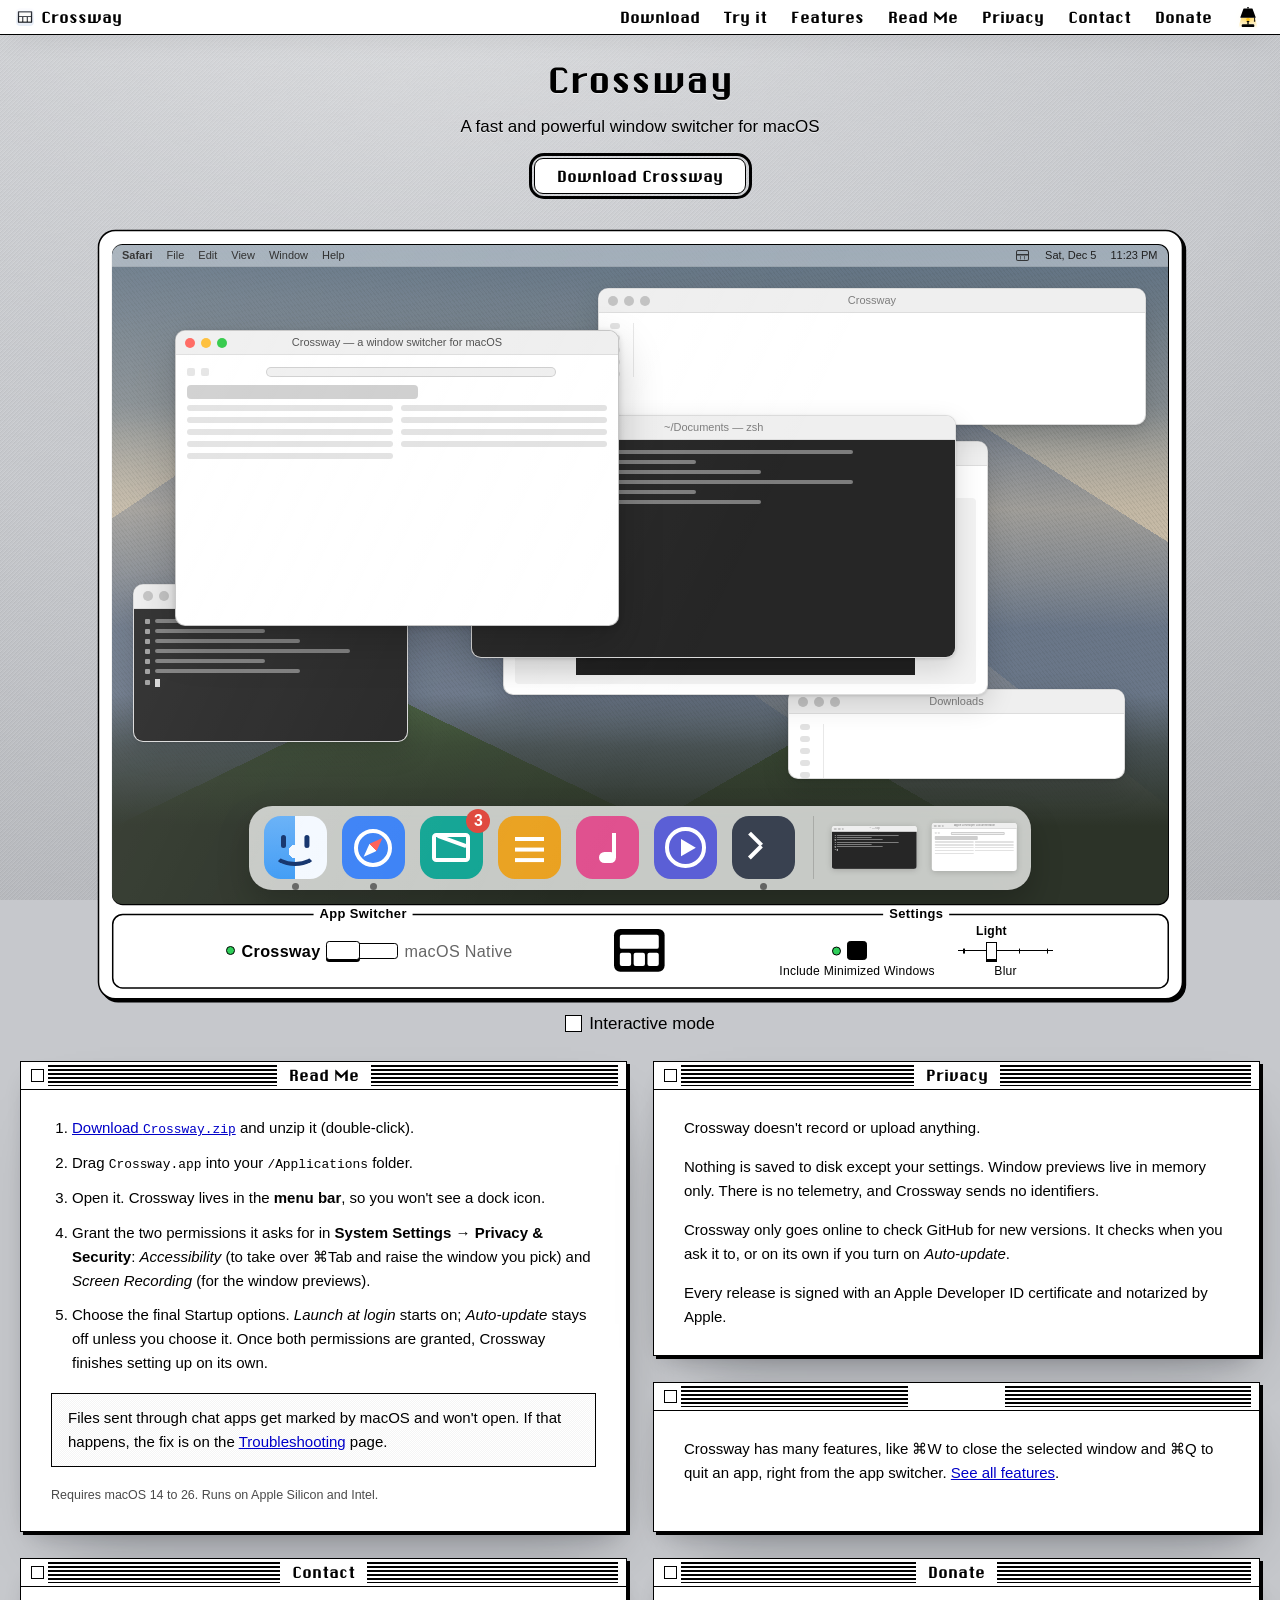
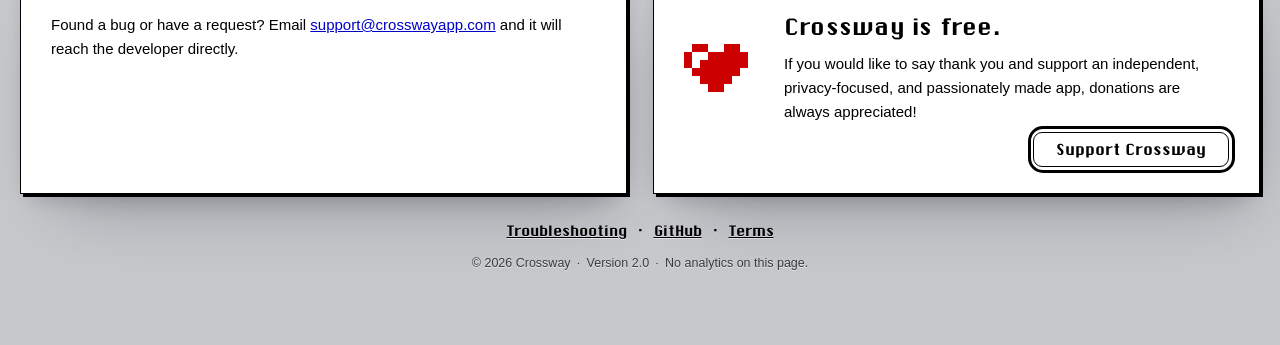
==== commit f7fc4b91: "Update release docs" ====
--- a/docs/index.html
+++ b/docs/index.html
@@ -1141,9 +1141,9 @@
         <li>Open it. Crossway lives in the <strong>menu bar</strong>, so you
         won't see a dock icon.</li>
         <li>Grant the two permissions it asks for in
-        <strong>System&nbsp;Settings → Privacy&nbsp;&amp;&nbsp;Security</strong>:
+        <strong><span class="nowrap">System Settings</span> → <span class="nowrap">Privacy &amp; Security</span></strong>:
         <em>Accessibility</em> (to take over ⌘Tab and raise the window you pick)
-        and <em>Screen&nbsp;Recording</em> (for the window previews).</li>
+        and <em class="nowrap">Screen Recording</em> (for the window previews).</li>
         <li>Choose the final Startup options. <em>Launch at login</em> starts
         on; <em>Auto-update</em> stays off unless you choose it. Once both
         permissions are granted, Crossway finishes setting up on its own.</li>
@@ -1170,7 +1170,7 @@
       <p>Crossway only goes online to check GitHub for new versions. It
       checks when you ask it to, or on its own if you turn on
       <em>Auto-update</em>.</p>
-      <p>Every release is signed with an Apple Developer&nbsp;ID certificate
+      <p>Every release is signed with an Apple <span class="nowrap">Developer ID</span> certificate
       and notarized by Apple.</p>
     </div>
   </section>
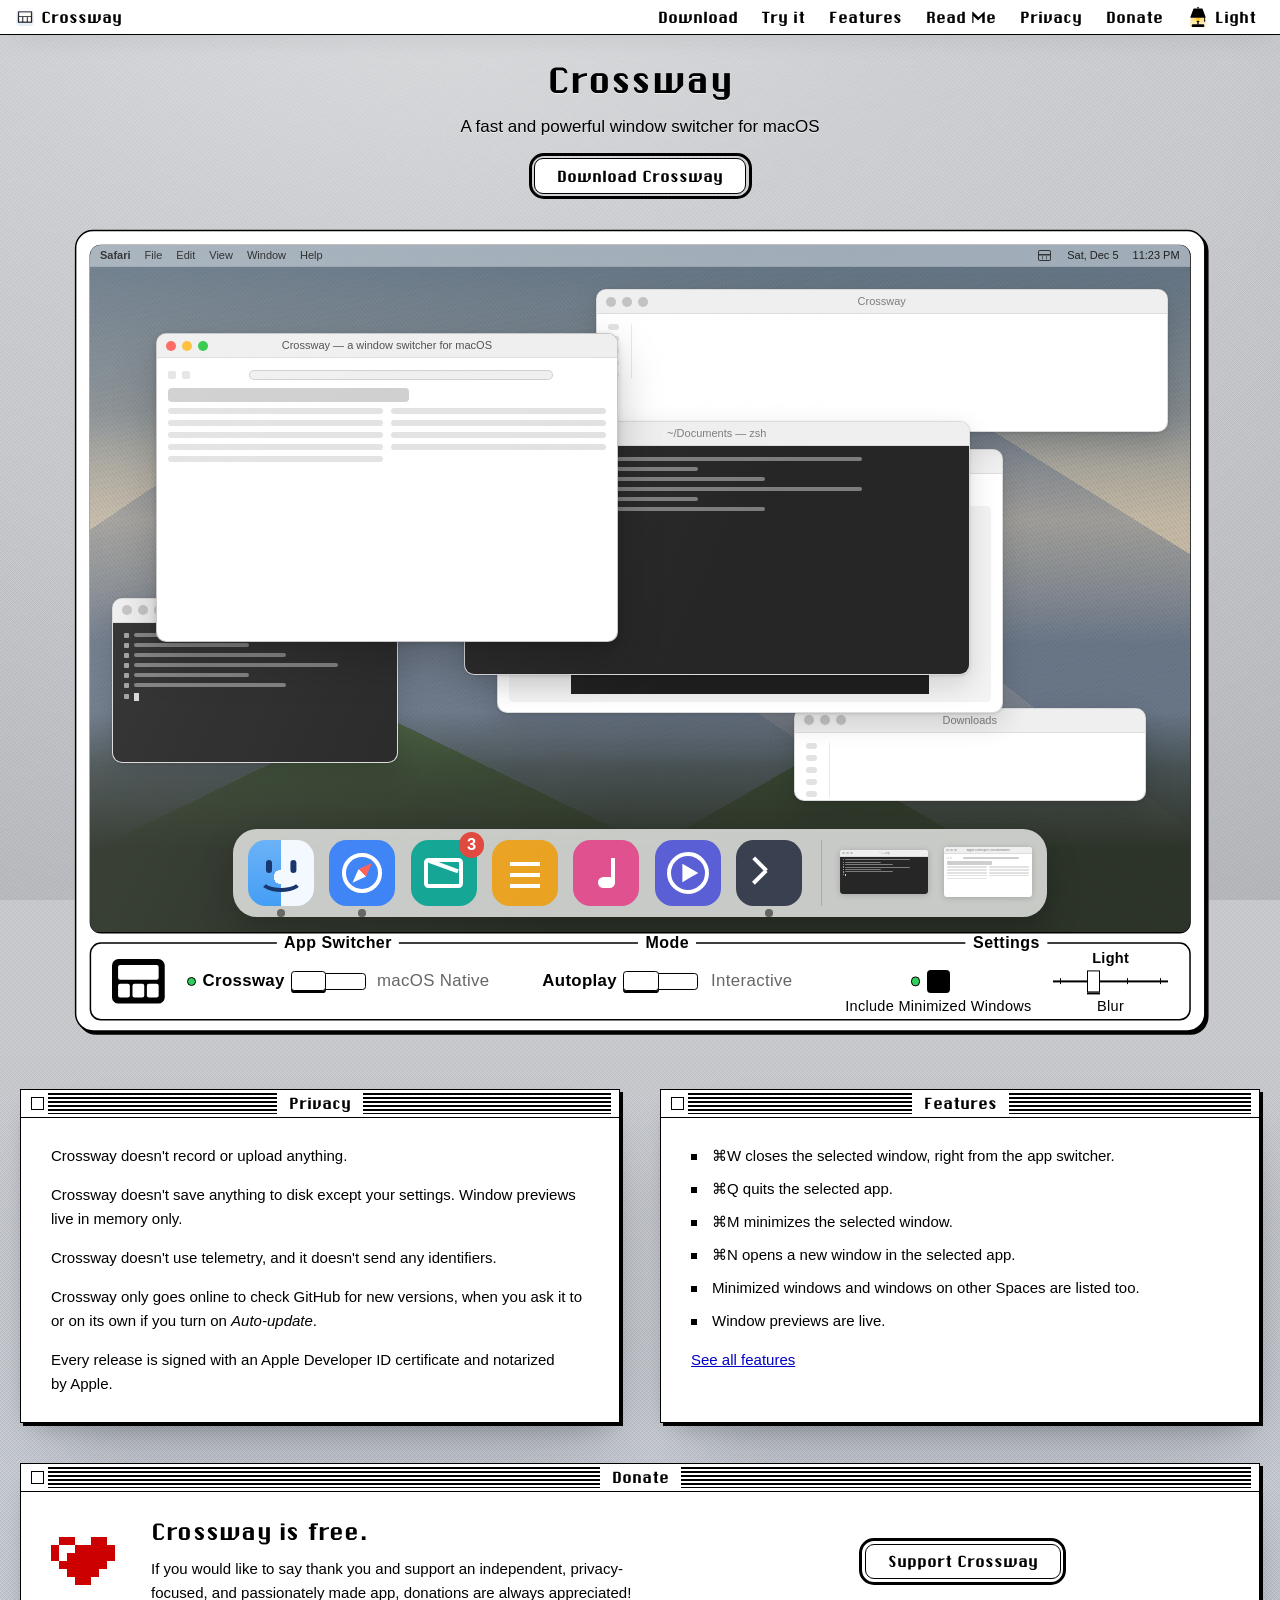
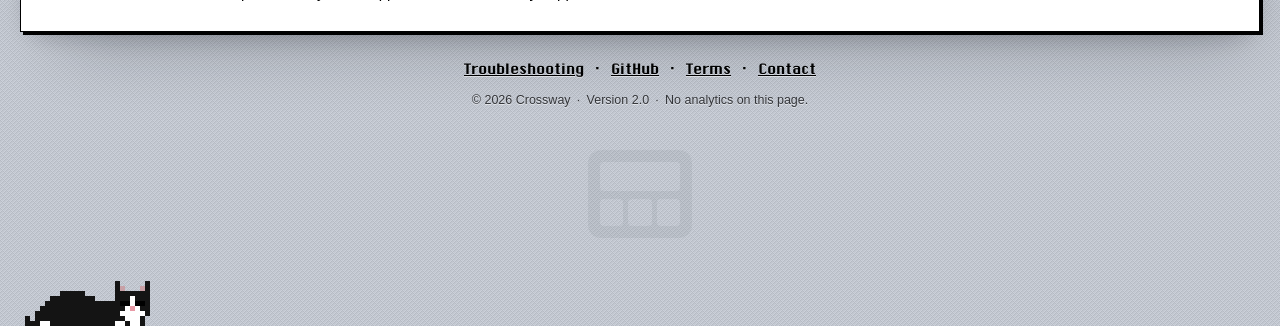
==== commit 7d30177a: "Update release docs" ====
--- a/docs/index.html
+++ b/docs/index.html
@@ -6,24 +6,35 @@
 <meta name="color-scheme" content="light dark">
 <title>Crossway</title>
 <meta name="description" content="A fast and powerful window switcher for macOS. Free, signed &amp; notarized, records nothing.">
+<meta property="og:site_name" content="Crossway">
+<meta property="og:type" content="website">
 <meta property="og:title" content="Crossway">
 <meta property="og:description" content="A fast and powerful window switcher for macOS. Free, signed &amp; notarized, records nothing.">
-<meta property="og:type" content="website">
 <meta property="og:url" content="https://crosswayapp.com/">
-<meta property="og:image" content="https://crosswayapp.com/assets/social-card.png">
-<meta property="og:image:width" content="1668">
-<meta property="og:image:height" content="1040">
+<!-- The card's own tags (og:image and its type, size and alt) are
+     written into every page at once by scripts/render-social-card.mjs:
+     re-run it when the hero changes, rather than editing them here. -->
+<meta property="og:image" content="https://crosswayapp.com/assets/social-card-1b4af3a9.jpg">
+<meta property="og:image:type" content="image/jpeg">
+<meta property="og:image:width" content="1200">
+<meta property="og:image:height" content="630">
+<meta property="og:image:alt" content="Crossway's app switcher open on a Mac display, showing a preview of each window of the selected app, beside the keys that drive it.">
 <meta name="twitter:card" content="summary_large_image">
-<meta name="twitter:image" content="https://crosswayapp.com/assets/social-card.png">
 <link rel="icon" type="image/png" sizes="32x32" href="assets/favicon-32.png">
 <link rel="apple-touch-icon" href="assets/apple-touch-icon.png">
 <script>try{var v=localStorage.getItem("crossway-night");if(v==="1")document.documentElement.classList.add("night");else if(v==="0")document.documentElement.classList.add("day");if(localStorage.getItem("crossway-hacker")==="1")document.documentElement.classList.add("hacker");if(localStorage.getItem("crossway-retro")==="1")document.documentElement.classList.add("retro")}catch(e){}</script>
+<!-- Read Me and Contact were windows on this page before they had pages
+     of their own, and links to them are still out there, in bookmarks and
+     on other sites. This sends #readme and #contact on to the new pages,
+     on load and on a hash change, before anything is drawn. -->
+<script>(function(){function go(){var h=location.hash;if(h==="#readme"||h==="#contact")location.replace(h.slice(1)+"/")}go();addEventListener("hashchange",go)})()</script>
 <link rel="stylesheet" href="style.css">
 <script src="night.js" defer></script>
 <script src="copy.js" defer></script>
 <script src="demo.js" defer></script>
 <script src="stage.js" defer></script>
 <script src="cameo.js" defer></script>
+<script src="cat.js" defer></script>
 <script src="hacker.js" defer></script>
 <script src="retro.js" defer></script>
 <script src="hero-init.js" defer></script>
@@ -54,11 +65,10 @@
   <a href="#download">Download</a>
   <a href="#demo">Try&nbsp;it</a>
   <a href="features/">Features</a>
-  <a href="#readme">Read&nbsp;Me</a>
+  <a href="readme/">Read&nbsp;Me</a>
   <a href="#privacy">Privacy</a>
-  <a href="#contact">Contact</a>
   <a href="#donate">Donate</a>
-  <button type="button" class="lamp" role="switch" aria-checked="true" aria-label="Lights">
+  <button type="button" class="lamp" role="switch" aria-checked="true" aria-label="Lights: Light or Dark">
     <svg class="lamp-art" viewBox="0 0 24 24" width="22" height="22" aria-hidden="true" focusable="false">
       <defs>
         <linearGradient id="lamp-beam-fade" x1="0" y1="0" x2="0" y2="1">
@@ -76,19 +86,20 @@
       <path class="lamp-chain" d="M19.2 12.9v2.7"/>
       <circle class="lamp-chain-end" cx="19.2" cy="16.3" r="0.85"/>
     </svg>
+    <span class="lamp-word"><span class="lamp-light">Light</span><span class="lamp-dark">Dark</span></span>
   </button>
 </nav>
 
-<main class="desktop" id="top">
+<main class="desktop home" id="top">
 
   <!-- The title, the line under it, and the download, over the demo.
-       ONE button and nothing said about it: what it runs on is in
-       Read Me.
-
-       The Read Me's install step links here, so this button is the one
-       zip link on the page. It reads "Download Crossway"; the Read Me's
-       step still names Crossway.zip, the file it tells the visitor to
-       unzip. -->
+       ONE button and nothing said about it: what it runs on is on the
+       Read Me page.
+
+       The Read Me page's install step links here, so this button is the
+       one zip link on the site. It reads "Download Crossway"; the Read
+       Me's step still names Crossway.zip, the file it tells the visitor
+       to unzip. -->
   <section class="lede" id="download">
     <h1>Crossway</h1>
     <p class="tagline">A fast and powerful window switcher for macOS</p>
@@ -144,12 +155,13 @@
            machine rather than the keys, so the display reads as a screen
            that is the visitor's to use, not a screenshot.
 
-           The display stands bare, as wide as the stage allows, with the
-           Interactive mode bar under it. Turned on, the display gives the
-           keys window its column (beside it on wide screens, under it
-           where the stage stacks). Every line under the display is a
-           line off the display, which gets the viewport minus
-           --cw-fold-overhead, so keep the bar to one line. -->
+           The display stands bare, as wide as the stage allows, with
+           nothing under it: Interactive mode is a button on the display's
+           own tray. Turned on, the display gives the keys window its
+           column (beside it on wide screens, under it where the stage
+           stacks). The display gets the viewport minus
+           --cw-fold-overhead, so anything put under it again is height
+           taken off the display. -->
       <div class="cw-stage">
       <div class="cw-machine cw-display">
         <!-- A display, drawn as a manual would have drawn it: paper, the
@@ -200,17 +212,24 @@
           </svg>
           <div class="cw-screen-mount"><div class="cw-screen-host" id="cw-screen"></div></div>
         </div>
-        <!-- The bezel: the three settings the demo has, as the controls a
-             display of this era carried. A slide switch for which
-             switcher is on the screen, a latching button with its own
-             light for whether minimized windows are offered, and a
-             thumbwheel with four detents for the blur. Underneath they are
-             exactly the inputs the engine wires: the radiogroup
-             (two radios, neither of them "off"), the checkbox, the range.
-             Each setting wears an engraved label, and each side of the
-             badge a title on the tray's top edge: App Switcher over the
-             switch, Settings over the other two. -->
+        <!-- The bezel: the demo's controls, as the controls a display of
+             this era carried. A slide switch for which switcher is on the
+             screen, another for whether the demo plays itself, a latching
+             button with its own light for whether minimized windows are
+             offered, and a thumbwheel with four detents for the blur.
+             Underneath they are exactly the inputs the engine wires: the
+             radiogroup (two radios, neither of them "off"), the two
+             checkboxes, the range. Each group wears a title on the tray's
+             top edge (App Switcher, Mode, Settings), and each setting an
+             engraved label. -->
         <div class="cw-bezel">
+          <!-- The badge, first on the tray: the maker's mark, Crossway's
+               with Crossway and Apple's with the system. It gives way on
+               the trays too small for it. -->
+          <span class="cw-bezel-logo" aria-hidden="true">
+            <svg class="cw-logo-mark" viewBox="0 0 13 11" focusable="false"><rect class="cw-ink" x="0.0" y="0.0" width="13" height="11" rx="1.6"/><rect class="cw-paper" x="1.5" y="1.5" width="10" height="3.6" rx="0.5"/><rect class="cw-paper" x="1.5" y="6.1" width="2.9" height="3.4" rx="0.5"/><rect class="cw-paper" x="5.05" y="6.1" width="2.9" height="3.4" rx="0.5"/><rect class="cw-paper" x="8.6" y="6.1" width="2.9" height="3.4" rx="0.5"/></svg>
+            <svg class="cw-logo-apple" viewBox="0 0 24 26" focusable="false"><path class="cw-ink" d="M12.152 6.896c-.948 0-2.415-1.078-3.96-1.04-2.04.027-3.91 1.183-4.961 3.014-2.117 3.675-.546 9.103 1.519 12.09 1.013 1.454 2.208 3.09 3.792 3.039 1.52-.065 2.09-.987 3.935-.987 1.831 0 2.35.987 3.96.948 1.637-.026 2.676-1.48 3.676-2.948 1.156-1.688 1.636-3.325 1.662-3.415-.039-.013-3.182-1.221-3.22-4.857-.026-3.04 2.48-4.494 2.597-4.559-1.429-2.09-3.623-2.324-4.39-2.376-2-.156-3.675 1.09-4.61 1.09zM15.53 3.83c.843-1.012 1.4-2.427 1.245-3.83-1.207.052-2.662.805-3.532 1.818-.78.896-1.454 2.338-1.273 3.714 1.338.104 2.715-.688 3.559-1.701"/></svg>
+          </span>
           <div class="cw-bezel-ctl cw-bezel-mode">
             <span class="cw-bezel-title" aria-hidden="true">App Switcher</span>
             <div class="cw-toggle" role="radiogroup" aria-label="App Switcher">
@@ -230,15 +249,30 @@
               <span class="cw-engrave" data-side="native" aria-hidden="true">macOS Native</span>
             </div>
           </div>
-          <!-- The badge, centred on the panel and so on the monitor: the
-               maker's mark where a display of this era put it. It is the
-               panel's middle column, so the switch on its left and the
-               settings on its right cannot push it off centre. Crossway's
-               mark with Crossway, Apple's with the system. -->
-          <span class="cw-bezel-logo" aria-hidden="true">
-            <svg class="cw-logo-mark" viewBox="0 0 13 11" focusable="false"><rect class="cw-ink" x="0.0" y="0.0" width="13" height="11" rx="1.6"/><rect class="cw-paper" x="1.5" y="1.5" width="10" height="3.6" rx="0.5"/><rect class="cw-paper" x="1.5" y="6.1" width="2.9" height="3.4" rx="0.5"/><rect class="cw-paper" x="5.05" y="6.1" width="2.9" height="3.4" rx="0.5"/><rect class="cw-paper" x="8.6" y="6.1" width="2.9" height="3.4" rx="0.5"/></svg>
-            <svg class="cw-logo-apple" viewBox="0 0 24 26" focusable="false"><path class="cw-ink" d="M12.152 6.896c-.948 0-2.415-1.078-3.96-1.04-2.04.027-3.91 1.183-4.961 3.014-2.117 3.675-.546 9.103 1.519 12.09 1.013 1.454 2.208 3.09 3.792 3.039 1.52-.065 2.09-.987 3.935-.987 1.831 0 2.35.987 3.96.948 1.637-.026 2.676-1.48 3.676-2.948 1.156-1.688 1.636-3.325 1.662-3.415-.039-.013-3.182-1.221-3.22-4.857-.026-3.04 2.48-4.494 2.597-4.559-1.429-2.09-3.623-2.324-4.39-2.376-2-.156-3.675 1.09-4.61 1.09zM15.53 3.83c.843-1.012 1.4-2.427 1.245-3.83-1.207.052-2.662.805-3.532 1.818-.78.896-1.454 2.338-1.273 3.714 1.338.104 2.715-.688 3.559-1.701"/></svg>
-          </span>
+          <!-- The demo's Mode: a slide switch between Autoplay and
+               Interactive, like the App Switcher's and the same size, with
+               its own title. The page opens on Autoplay: the automatic
+               demo plays on a monitor as wide as the stage allows (an
+               autopilot clicks the same keys a visitor would, through
+               scenes whose commits put the desktop back where it started),
+               and a click on the screen only makes it wait. Thrown to
+               Interactive, the demo stops and the keys window comes out
+               beside the monitor (under it where the stage stacks). The
+               switch is the whole control for the demo. Underneath it is
+               ONE checkbox, Interactive mode, which is what a screen reader
+               hears; the words on the tray are drawn for the eye. It is not
+               an option of the switcher's, so it carries no data-option
+               (the engine disables those without Crossway): the keys window
+               has words for both worlds, and the switch is live in both.
+               autocomplete is off so a reload always opens on Autoplay. -->
+          <div class="cw-bezel-ctl cw-bezel-demo">
+            <span class="cw-bezel-title" aria-hidden="true">Mode</span>
+            <label class="cw-set cw-interactive-mode">
+              <span class="cw-engrave" data-side="autoplay" aria-hidden="true">Autoplay</span>
+              <span class="cw-switch"><input type="checkbox" id="cw-interactive" autocomplete="off" aria-controls="cw-keys" aria-label="Interactive mode"><span class="cw-switch-knob" aria-hidden="true"></span></span>
+              <span class="cw-engrave" data-side="interactive" aria-hidden="true">Interactive</span>
+            </label>
+          </div>
           <div class="cw-settings">
             <span class="cw-bezel-title" aria-hidden="true">Settings</span>
             <label class="cw-set cw-push cw-bezel-ctl">
@@ -265,19 +299,6 @@
              per settled state, spoken only when it changes. -->
         <p id="cw-status" class="sr-only" role="status" aria-live="polite"></p>
       </div>
-        <!-- Interactive mode, on a line of its own under the monitor,
-             centred on it, and nothing else. The page opens with it off: the automatic
-             demo plays on a monitor as wide as the stage allows (an
-             autopilot clicks the same keys a visitor would, through
-             scenes whose commits put the desktop back where it started),
-             and a click on the screen only makes it wait. Turned on, the
-             demo stops and the keys window comes out beside the monitor
-             (under it where the stage stacks). The box is the whole
-             switch: there is no other control for the demo. autocomplete
-             is off so a reload always opens on the demo playing. -->
-        <div class="cw-mode-bar">
-          <label class="cw-demo-mode cw-interactive-mode"><input type="checkbox" id="cw-interactive" autocomplete="off" aria-controls="cw-keys"> Interactive mode</label>
-        </div>
         <!-- The keys. macOS reserves these chords at the OS level, so
              pressing them for real would switch the visitor's own apps
              rather than the demo's. So the visitor clicks the CHORDS
@@ -296,8 +317,8 @@
         <!-- The window's slot. Beside the monitor it stands where the
              monitor makes room and cuts the window at the monitor's
              moving edge, so the window comes out from behind it; where
-             the stage stacks it is a row under the Interactive mode bar
-             that opens to the window's height. -->
+             the stage stacks it is a row directly under the monitor that
+             opens to the window's height. -->
         <div class="cw-keys-slot">
         <section class="cw-controls mac-window" id="cw-keys" role="group" aria-labelledby="cw-keys-title" inert>
           <div class="titlebar"><span class="closebox" aria-hidden="true"></span><span class="title cw-title" id="cw-keys-title">Interactive demo</span></div>
@@ -1130,72 +1151,48 @@
   </div>
   </template>
 
-  <div class="desk-col">
-  <section class="mac-window" id="readme">
-    <div class="titlebar"><span class="closebox" aria-hidden="true"></span><span class="title">Read Me</span></div>
-    <div class="window-body">
-      <ol class="steps">
-        <li><a href="#download">Download
-        <code>Crossway.zip</code></a> and unzip it (double-click).</li>
-        <li>Drag <code>Crossway.app</code> into your <code>/Applications</code> folder.</li>
-        <li>Open it. Crossway lives in the <strong>menu bar</strong>, so you
-        won't see a dock icon.</li>
-        <li>Grant the two permissions it asks for in
-        <strong><span class="nowrap">System Settings</span> → <span class="nowrap">Privacy &amp; Security</span></strong>:
-        <em>Accessibility</em> (to take over ⌘Tab and raise the window you pick)
-        and <em class="nowrap">Screen Recording</em> (for the window previews).</li>
-        <li>Choose the final Startup options. <em>Launch at login</em> starts
-        on; <em>Auto-update</em> stays off unless you choose it. Once both
-        permissions are granted, Crossway finishes setting up on its own.</li>
-      </ol>
-      <div class="notice">
-        <p>Files sent through chat apps get marked by macOS and won't open.
-        If that happens, the fix is on the
-        <a href="troubleshooting/">Troubleshooting</a> page.</p>
-      </div>
-      <p class="caption" style="margin-top: 18px">Requires macOS 14 to 26.
-      Runs on Apple Silicon and Intel.</p>
-    </div>
-  </section>
-
-  </div>
-  <div class="desk-col">
+  <!-- The desk changes under the reading windows: from the air above
+       Privacy to the foot of the page the twill takes on the crossing
+       ribs of a lattice and a dusk blue-grey, one gradient in pattern and
+       colour. This element is that lower desk and nothing else: empty,
+       hidden from screen readers, and placed behind the windows by the
+       stylesheet (the desk's ground, at the end of style.css). -->
+  <div class="lattice" aria-hidden="true"></div>
+
   <section class="mac-window" id="privacy">
     <div class="titlebar"><span class="closebox" aria-hidden="true"></span><span class="title">Privacy</span></div>
     <div class="window-body">
       <p>Crossway doesn't record or upload anything.</p>
-      <p>Nothing is saved to disk except your settings. Window previews
-      live in memory only. There is no telemetry, and Crossway sends no
+      <p>Crossway doesn't save anything to disk except your settings.
+      Window previews live in memory only.</p>
+      <p>Crossway doesn't use telemetry, and it doesn't send any
       identifiers.</p>
-      <p>Crossway only goes online to check GitHub for new versions. It
-      checks when you ask it to, or on its own if you turn on
-      <em>Auto-update</em>.</p>
+      <p>Crossway only goes online to check GitHub for new versions, when
+      you ask it to or on its own if you turn on <em class="nowrap">Auto-update</em>.</p>
       <p>Every release is signed with an Apple <span class="nowrap">Developer ID</span> certificate
       and notarized by Apple.</p>
     </div>
   </section>
 
-  <!-- Features, under Privacy, taking what is left of Read Me's height
-       beside them: two of the things the switcher does besides
-       switching, and the way to the full list. The shortcuts are
-       written as Read Me writes ⌘Tab, in the body's own type: the mono
-       face of <kbd> sets ⌘ small and faint in a sentence. -->
+  <!-- Features, beside Privacy: a short list of what the switcher does
+       besides switching, one plain line each, as many as stand beside
+       Privacy on a laptop's screen without ever standing taller, and the
+       way to the full list. Every line is true of the version people download now
+       (the live features page). The shortcuts are written as the Read Me
+       page writes ⌘Tab, in the body's own type: the mono face of <kbd>
+       sets ⌘ small and faint in a sentence. -->
   <section class="mac-window" id="features">
     <div class="titlebar"><span class="closebox" aria-hidden="true"></span><span class="title">Features</span></div>
     <div class="window-body">
-      <p>Crossway has many features, like ⌘W to close the selected
-      window and ⌘Q to quit an app, right from the app switcher.
-      <a href="features/">See all features</a>.</p>
-    </div>
-  </section>
-  </div>
-
-  <section class="mac-window" id="contact">
-    <div class="titlebar"><span class="closebox" aria-hidden="true"></span><span class="title">Contact</span></div>
-    <div class="window-body">
-      <p>Found a bug or have a request? Email
-      <a href="mailto:support@crosswayapp.com">support@crosswayapp.com</a>
-      and it will reach the developer directly.</p>
+      <ul class="feature-highlights">
+        <li>⌘W closes the selected window, right from the app switcher.</li>
+        <li>⌘Q quits the selected app.</li>
+        <li>⌘M minimizes the selected window.</li>
+        <li>⌘N opens a new window in the selected app.</li>
+        <li>Minimized windows and windows on other Spaces are listed too.</li>
+        <li>Window previews are live.</li>
+      </ul>
+      <p><a href="features/">See all features</a></p>
     </div>
   </section>
 
@@ -1244,6 +1241,8 @@
       <a href="https://github.com/crossway-app/Crossway-Releases" rel="noopener">GitHub</a>
       &ensp;·&ensp;
       <a href="terms/">Terms</a>
+      &ensp;·&ensp;
+      <a href="contact/">Contact</a>
     </p>
     <p class="fineprint">© 2026 Crossway&ensp;·&ensp;Version 2.0&ensp;·&ensp;No analytics on this page.</p>
   </footer>
--- a/docs/style.css
+++ b/docs/style.css
@@ -349,36 +349,6 @@
     rgba(5, 8, 6, 0.6) 0% 25%, transparent 0% 50%);
 }
 
-/* The shortcut labels earn their emphasis from the TYPEFACE normally —
-   display against body — which is a distinction the terminal spends by
-   putting everything in one face. Give the weight back, or the labels
-   flatten into the sentence that follows them. */
-html.hacker 
-/* The glass: fine scanlines and a soft corner vignette, so the phosphor
-   reads as light coming THROUGH a tube rather than green ink on paper.
-   One fixed, click-through pseudo-element — out of flow, so it can never
-   change the document's width or height, and pointer-events: none so the
-   hero demos underneath still hover and click.
-
-   It sits at 90: over the page and its sticky menu bar (10), under the
-   cameo's stage (95) and the dissolve (100). Deliberately under the
-   cameo — the sprite is crisp pixel art on a 32-unit grid, and a 3px
-   scanline period across it moirés against those pixels. The visitor
-   reads him as a figure on the screen rather than behind the glass, and
-   that is the better trade. */
-html.hacker body::after {
-  content: "";
-  position: fixed;
-  inset: 0;
-  z-index: 90;
-  pointer-events: none;
-  background-image:
-    radial-gradient(ellipse at center,
-      transparent 58%, rgba(0, 0, 0, 0.38) 100%),
-    repeating-linear-gradient(180deg,
-      rgba(0, 0, 0, 0.20) 0 1px, transparent 1px 3px);
-}
-
 /* Phosphor bloom: real phosphor bleeds a little into the glass, and it
    is the thing that stops green-on-dark reading as printed ink.
    currentColor rather than a fixed green, so every step of the ramp
@@ -513,8 +483,8 @@
 
    Transform and opacity only, and the whole thing is fixed and
    click-through, so it can never reflow or block the page underneath.
-   It sits at 100, above the glass (90) and the cameo's stage (95): the
-   screen switching off covers everything on it, sprite included. */
+   It sits at 100, above the cameo's stage (95): the screen switching
+   off covers everything on it, sprite included. */
 .crt {
   position: fixed;
   inset: 0;
@@ -674,6 +644,156 @@
   80% { transform: rotate(2deg); }
 }
 
+/* ---------- the cat (cat.js) ---------- */
+
+/* A cat asleep at the foot of the home page, whom another secret word
+   wakes (cat.js draws her and walks her; keep the word a secret too),
+   and a kitten another word brings. The floor is the strip they live
+   on. It is the last thing on the page and as tall as Shai, pulled
+   up into the desk's bottom margin so it adds nothing to the page's
+   height. It spans the browser window and clips there, so a cat
+   walking off its end walks off the screen, and nothing a cat does can
+   ever scroll the page sideways. The track inside it is inset by the
+   same side gutter the desk keeps (20px, 12px on a phone), so its ends,
+   the two corners they rest in, are the bottom corners of the screen
+   once the page is scrolled to its foot, even on a screen wide enough
+   to leave the desk's content centred well inside them. The strip takes
+   no clicks, so it never stands between a visitor and the page; only a
+   cat's own box does, and a click there wakes her.
+
+   --cat-px is one of their pixels, and the frames give each cat's size
+   in pixels (--cat-cols and --cat-rows, set by the script; the floor
+   takes Shai's rows). On the common screens it is a whole number of
+   device pixels, since a fraction of one draws her pixels at uneven
+   widths: 4.5px is nine on a 2x screen, 14/3px fourteen at 3x and seven
+   at 1.5x, 4.8px six at 1.25x, the scale many Windows laptops run at
+   (Shai's width there falls between the browser's layout steps, so one
+   of her columns can come out a device pixel narrow, where 5px would
+   draw every fourth one wide), and 5px five at 1x, where no whole number
+   comes nearer the others' size; on a phone, 10/3px is ten at 3x, 3.5px
+   seven at 2x and 3px three at 1x.
+   Small enough that she fits in the desk's margin under the footer with
+   air over her ears. */
+.cat-floor {
+  --cat-px: 5px;
+  position: relative;
+  height: calc(var(--cat-rows) * var(--cat-px));
+  margin: calc(var(--cat-rows) * var(--cat-px) * -1) 0 0;
+  overflow: hidden;
+  pointer-events: none;
+}
+.cat-track {
+  position: relative;
+  height: 100%;
+  margin: 0 20px;
+}
+@media (min-resolution: 1.25dppx) { .cat-floor { --cat-px: 4.8px; } }
+@media (min-resolution: 1.5dppx) { .cat-floor { --cat-px: calc(14px / 3); } }
+@media (min-resolution: 2dppx) { .cat-floor { --cat-px: 4.5px; } }
+@media (min-resolution: 3dppx) { .cat-floor { --cat-px: calc(14px / 3); } }
+/* A phone's desk margins, and a smaller cat to fit its shallower
+   margin under the footer. */
+@media (max-width: 700px) {
+  .cat-floor { --cat-px: 3px; }
+  .cat-track { margin: 0 12px; }
+}
+@media (max-width: 700px) and (min-resolution: 2dppx) { .cat-floor { --cat-px: 3.5px; } }
+@media (max-width: 700px) and (min-resolution: 3dppx) { .cat-floor { --cat-px: calc(10px / 3); } }
+
+/* She walks in whole screen pixels: --cat-steps is the length of her
+   walk in device pixels, set by cat.js as it measures it, so every step
+   lands her on the screen's pixel grid. A smooth glide would put her
+   between pixels for most of the way, and there her crisp edges blur.
+   A press on her selects nothing and a tap on her zooms nothing; the
+   pointer shows she can be clicked while she rests, and not while she
+   is on her way somewhere, when a click does nothing. */
+.cat {
+  position: absolute;
+  left: 0;
+  bottom: 0;
+  width: calc(var(--cat-cols) * var(--cat-px));
+  height: calc(var(--cat-rows) * var(--cat-px));
+  transition-property: transform;
+  transition-timing-function: steps(var(--cat-steps, 1), end);
+  pointer-events: auto;
+  cursor: pointer;
+  -webkit-user-select: none;
+  user-select: none;
+  -webkit-tap-highlight-color: transparent;
+  touch-action: manipulation;
+}
+.cat[data-moving] { cursor: default; }
+.cat[data-side="right"] { left: auto; right: 0; }
+.cat svg { display: block; width: 100%; height: 100%; }
+.cat[data-facing="left"] svg { transform: scaleX(-1); }
+
+/* One pose showing at a time, picked by data-pose, as the cameo's. */
+.cat .pose { visibility: hidden; }
+.cat[data-pose="sleep"] .p-sleep,
+.cat[data-pose="wake"] .p-wake,
+.cat[data-pose="stretch"] .p-stretch,
+.cat[data-pose="stand"] .p-stand,
+.cat[data-pose="turn"] .p-turn,
+.cat[data-pose="sit"] .p-sit { visibility: visible; }
+
+/* The walk: four frames, each on for its quarter of the stride and off
+   for the rest, in hard cuts. --cat-gait is one stride, set by cat.js
+   to match how fast she is crossing. */
+.cat[data-pose="walk"] .p-walk1,
+.cat[data-pose="walk"] .p-walk2,
+.cat[data-pose="walk"] .p-walk3,
+.cat[data-pose="walk"] .p-walk4 {
+  visibility: visible;
+  animation: cat-step var(--cat-gait, 0.48s) steps(1, end) infinite;
+}
+.cat[data-pose="walk"] .p-walk2 { animation-delay: calc(var(--cat-gait, 0.48s) * -0.75); }
+.cat[data-pose="walk"] .p-walk3 { animation-delay: calc(var(--cat-gait, 0.48s) * -0.5); }
+.cat[data-pose="walk"] .p-walk4 { animation-delay: calc(var(--cat-gait, 0.48s) * -0.25); }
+@keyframes cat-step {
+  0% { opacity: 1; }
+  25%, 100% { opacity: 0; }
+}
+
+/* By night the desk is a dark graphite and Shai nearly vanishes into
+   it: the rim round her black fur takes the muted ink, so she reads as a
+   cat and not as four white socks and a bib, and the kitten's rim takes
+   it too. The edge round white fur is black, so her legs are as wide by
+   night as by day; the kitten's, a dark ginger by day, is black here
+   too, so her cream paws read as Shai's white ones do. */
+@media (prefers-color-scheme: dark) {
+  html:not(.day) .cat .c-o,
+  html:not(.day) .cat .c-b { fill: var(--muted); }
+  html:not(.day) .cat .c-O { fill: #000000; }
+}
+html.night .cat .c-o,
+html.night .cat .c-b { fill: var(--muted); }
+html.night .cat .c-O { fill: #000000; }
+
+/* The terminal re-cuts her in phosphor, as it does the heart: her white
+   on the brightest step, her black fur a shade off the ground, which the
+   rim lifts off it as night's does, the crease of her closed eyes in
+   the screen's unlit black, the darkest phosphor tone, a touch deeper
+   than her fur as it is by day, and her pink on the dim step, so her
+   nose still reads on her bright muzzle. The kitten's coat takes the
+   dim step and her stripes a deeper one, so she is the lighter cat
+   there as she is by day, with the same bright cream and crease, and the
+   edge round her cream in black, as night draws it, even when the
+   terminal is lit by a light system that leaves the night rules out.
+   After the night rules, which these share a weight with, so they win
+   in the terminal's dark face. */
+html.hacker .cat .c-k { fill: #0b1710; }
+html.hacker .cat .c-c { fill: #020704; }
+html.hacker .cat .c-O { fill: #000000; }
+html.hacker .cat .c-o,
+html.hacker .cat .c-b { fill: var(--muted); }
+html.hacker .cat .c-w,
+html.hacker .cat .c-e { fill: var(--link); }
+html.hacker .cat .c-p,
+html.hacker .cat .c-i { fill: var(--dim); }
+html.hacker .cat .c-g { fill: var(--dim); }
+html.hacker .cat.kitten .c-e { fill: #020704; }
+html.hacker .cat .c-t { fill: #1d4a2c; }
+
 @font-face {
   font-family: "ChicagoFLF";
   src: url("assets/ChicagoFLF.ttf") format("truetype");
@@ -696,17 +816,19 @@
 
    The bar wraps as the window narrows, and the padding steps with it,
    so a jump to Download or Try it never lands under the bar. Measured on
-   this page, the bar is 35px on one row (810px and up),
-   63 to 69px on two (710 to 800px), 70.8px on the phone's two (620 to
-   700px), 96.8 to 101.2px on three (340 to 610px) and 127 to 132px on
-   four (under 340px). Each step clears it by 11 to 17px, as 52px
-   clears one row. The steps under 810px are here and after the phone
-   block below. */
+   this page, the bar is 35px on one row (771px and up), 69px on two
+   (701 to 770px), 70.8px on the phone's two (578 to 700px), 97.2 to
+   101.2px on three (335 to 577px) and 131.6px on four (under 335px);
+   the terminal's face wraps a few pixels narrower at each step. Each
+   step clears it by 13 to 17px, as 52px clears one row, and each takes
+   over about ten pixels before the bar wraps, so a face drawn a little
+   wider in another browser still lands clear. The steps under 780px
+   are here and after the phone block below. */
 html {
   scroll-padding-top: 52px;
 }
-@media (700px < width < 810px) {   /* range syntax: no gap at a zoomed 700.5px */
-  html { scroll-padding-top: 80px; }
+@media (700px < width < 780px) {   /* range syntax: no gap at a zoomed 700.5px */
+  html { scroll-padding-top: 84px; }
 }
 
 body {
@@ -856,12 +978,14 @@
    and that colour is one token, so the terminal re-cuts it. The states
    below mirror how the page itself reads the appearance: no class
    follows the system, .night forces dark, .day forces light. */
+/* The lamp's box is a menu item's: the links' padding, and the bar's
+   full height, so its highlight is the same shape as theirs. */
 .menubar .lamp {
   display: inline-flex;
   align-items: center;
+  align-self: stretch;
   justify-content: center;
-  margin-left: 4px;
-  padding: 3px 7px;
+  padding: 5px 10px;
   border: 0;
   border-radius: 0;
   background: transparent;
@@ -896,9 +1020,40 @@
 }
 html.night .lamp-bulb { fill: none; stroke: currentColor; stroke-width: 1; filter: none; }
 html.night .lamp-beam { opacity: 0; }
-/* The terminal owns the appearance while it is on, so the lamp cannot
-   change what is seen; it waits, dim, and night.js keeps it inert. */
-html.hacker .menubar .lamp { opacity: 0.45; cursor: default; }
+/* The word to the right of the drawing, for the visitor who does not
+   read a lamp as a switch: it names the appearance the page shows now,
+   Light or Dark. It follows the same three states as the bulb, here in
+   the sheet, so it is right on the first paint and with JavaScript off.
+   Both words are in the markup and share one grid cell, the one not
+   shown kept hidden, so the button is always as wide as the wider word
+   and a flip never nudges the links beside it; the shorter word is
+   centred in that cell, so the room it leaves is shared on both sides
+   rather than left as a gap at the button's end.
+
+   The switch's accessible name stays "Lights: Light or Dark" whatever
+   the appearance, and aria-checked says whether the lights are on. A
+   switch's name must not change with its state, or a screen reader
+   would announce "Dark, off" with the lights out; but the word on
+   screen must be part of the name (WCAG 2.5.3, label in name), so a
+   visitor using voice control can say the word they see. Naming both
+   words does both: either word on screen is in the name, and the state
+   stays with aria-checked. A switch's children are presentational, so
+   the words are never read out a second time. */
+.lamp-word { display: inline-grid; justify-items: center; margin-left: 6px; }
+.lamp-word > span { grid-area: 1 / 1; }
+.lamp-dark { visibility: hidden; }
+@media (prefers-color-scheme: dark) {
+  html:not(.day) .lamp-light { visibility: hidden; }
+  html:not(.day) .lamp-dark { visibility: visible; }
+}
+html.night .lamp-light { visibility: hidden; }
+html.night .lamp-dark { visibility: visible; }
+/* In the terminal both faces are dark and differ only in depth (see the
+   terminal in daylight, above), so the lamp stands back there, dim, and
+   its word with it. It still works: a click picks the other depth
+   (night.js), which is why it keeps the pointer. Its word names the
+   light or dark choice that depth follows, not a light page. */
+html.hacker .menubar .lamp { opacity: 0.45; }
 @media (prefers-reduced-motion: no-preference) {
   .lamp-bulb, .lamp-beam { transition: opacity 260ms ease, fill 260ms ease; }
 }
@@ -912,50 +1067,157 @@
      measure cap on .window-body below — because a 1000px line of body
      text is worse to read, not better.
 
-     TWO COLUMNS, because in one column this width would leave the
-     reading windows as very wide, very short slabs. The lede and the
-     demo span both; Read Me pairs with Privacy, Features with Contact,
-     and Donate spans both at the foot.
+     TWO COLUMNS, which the pages of several windows use. The home page
+     draws its own grid on the same measurements (below).
 
      1480 rather than 1320: the demo's keys take a fixed 440px beside
      the display, so every extra pixel of column is display, and on a
      1512-wide laptop the screen grows from 812 to about 960px wide
-     before the fold, not the column, bounds it. */
-  max-width: 1480px;
+     before the fold, not the column, bounds it. A custom property, since
+     the home page's grid derives its columns from it and the social
+     card's renderer (scripts/lib/social-card.mjs) reads it. */
+  --desk-max: 1480px;
+  max-width: var(--desk-max);
   margin: 0 auto;
+  /* The side gutter, and the room under the last window: the home page's
+     grid draws the gutter as columns, and its lower desk reaches down
+     over the room to the page's foot, so both read these. */
+  --desk-gutter: 20px;
+  --desk-foot: 72px;
   /* Tight at the top: what is spent above the demo is demo the visitor
      has to scroll for, and the lede is only a title, its line and the
      download button. */
-  padding: 24px 20px 72px;
+  padding: 24px var(--desk-gutter) var(--desk-foot);
   display: grid;
   grid-template-columns: repeat(2, minmax(0, 1fr));
   gap: 26px;
   align-items: start;
 }
-.desktop > .lede,
-.desktop > #demo { grid-column: 1 / -1; }
-/* The reading windows. Read Me stands on the left; on the right Privacy
-   stands at its own height with Features under it, and Features takes
-   whatever is left of Read Me's height, so the two columns end on one
-   line. Under them Contact and Donate stand side by side, one size. Each
-   column is a stack whose LAST window grows, and each column and the
-   Contact and Donate pair stretch to their row, so the shorter of a pair
-   is the same box with more air at its foot, never a hole under it. On a
-   phone the columns dissolve (display: contents) and the windows are one
-   column in their own order: Read Me, Privacy, Features, Contact,
-   Donate. */
-.desk-col { display: flex; flex-direction: column; gap: 26px; min-width: 0; align-self: stretch; }
-.desk-col > .mac-window:last-child { flex-grow: 1; }
-.desktop > #contact,
-.desktop > #donate { align-self: stretch; }
-#features a { white-space: nowrap; }   /* "See all features" stays one link on one line, never "features." alone */
-
-/* Terms is a page of one window. .desktop is a two-column grid, so
-   without this it sits in column one and the page reads as half empty.
-   Spanning does not run the sentences to 1480px: the measure cap on
-   .window-body holds them at 74ch and centres them, the same as in the
-   two-column pages' windows. */
-.desktop > #terms { grid-column: 1 / -1; }
+
+/* THE HOME PAGE'S GRID. The lede and the demo span the desk; under them
+   Privacy and Features stand side by side at one height, the shorter
+   stretched to the taller, with Donate the full width beneath both and
+   the footer under that.
+
+   The side gutters are columns here rather than padding, so that the
+   lower desk (.lattice, in the desk's ground at the end of this file)
+   can span the grid from one edge of the browser window to the other: a
+   grid item reaches the window's edges only if the grid does, and this
+   way it does so without 100vw, which counts a visible scrollbar and
+   would scroll the page sideways by its width. The content stops where
+   the padded .desktop's does on every other page, at --desk-max less a
+   gutter each side, so the demo keeps exactly the width it had. The 40px
+   between Privacy and Features is the 40px between the rows.
+
+   Every item is placed by name, the lattice by line: auto-placement
+   would put the windows after the lattice's rows rather than over them.
+   The container's rules name both classes so that the shared desk's own
+   (its phone column and gap, under small screens) never reach this grid. */
+.desktop.home {
+  max-width: none;
+  padding-left: 0;
+  padding-right: 0;
+  --desk-half: calc((var(--desk-max) - 2 * var(--desk-gutter) - 40px) / 2);
+  grid-template-columns: minmax(var(--desk-gutter), 1fr) minmax(0, var(--desk-half)) 40px minmax(0, var(--desk-half)) minmax(var(--desk-gutter), 1fr);
+  grid-template-areas:
+    ". lede    lede   lede     ."
+    ". demo    demo   demo     ."
+    ". privacy .      features ."
+    ". donate  donate donate   ."
+    ". footer  footer footer   .";
+  column-gap: 0;
+  /* The room under the footer holds the cats (cat.js), who rest and walk
+     along the page's very bottom, under the woven mark: their tallest is
+     Shai on a desktop at 1x, 65px, so the room is that and air enough
+     that the mark stays clear above her, on the 8px grid. */
+  --desk-foot: 88px;
+}
+@media (max-width: 700px) {
+  .desktop.home { --desk-foot: 64px; } /* Shai is 45.5px at most on a phone */
+}
+.home > .lede { grid-area: lede; }
+.home > #demo { grid-area: demo; }
+.home > #privacy { grid-area: privacy; }
+.home > #features { grid-area: features; }
+.home > #donate { grid-area: donate; }
+.home > .footer { grid-area: footer; }
+.home > #privacy,
+.home > #features { align-self: stretch; }
+/* More air round the reading windows than the desk's gap gives: 56px
+   under the demo, so the windows read as the next part of the page
+   rather than the demo's caption, and 40px between the rows. Added as
+   margins over the gap, since the gap also sets the lede's distance
+   from the demo, which is spent above the fold. */
+.home > #privacy,
+.home > #features { margin-top: 30px; }
+.home > #donate { margin-top: 14px; }
+/* Where two windows side by side would leave each too narrow for its
+   words, Privacy, Features and Donate stand in one column, each the
+   width of the desk, their text held at its measure inside. */
+@media (max-width: 1039px) {
+  .desktop.home {
+    grid-template-columns: var(--desk-gutter) minmax(0, 1fr) var(--desk-gutter);
+    grid-template-areas: ". lede ." ". demo ." ". privacy ." ". features ." ". donate ." ". footer .";
+  }
+  .home > #features { margin-top: 14px; }
+}
+/* No sentence in the reading windows ends on one word alone: at the
+   width the two columns give on a laptop's screen, Privacy's last
+   sentence otherwise leaves "Apple." on a line of its own, and other
+   widths strand a word in Features and Donate. text-wrap: pretty moves a
+   word down to keep it company and adds no line, so the windows keep
+   their heights. A browser without it wraps as before. */
+.home > #privacy p,
+.home > #features li,
+.home > #donate p { text-wrap: pretty; }
+
+/* The Features window's list, in the Read Me steps' idiom: the body's
+   type and the steps' indent. The gap between items is a touch under the
+   steps' 0.7em so that the list and its link never stand taller than
+   Privacy's words: from 1467px wide Privacy's last sentence fits on one
+   line, and at 0.7em the six lines then came out 7.5px taller, which
+   stretched Privacy with a strip of empty paper at its foot. At 0.6em,
+   wherever the two stand side by side, Features is Privacy's height or
+   one line shorter. The bullet is a small square of ink in whole
+   pixels, the bullet of the era's manuals, rather than the browser's
+   round disc. The class is its own: .feature-list is the features page's
+   list, and this stylesheet is that page's too. */
+.feature-highlights {
+  margin: 0 0 1em;
+  padding-left: 1.4em;
+  list-style: none;
+}
+.feature-highlights li {
+  position: relative;
+  margin-bottom: 0.6em;
+}
+.feature-highlights li:last-child { margin-bottom: 0; }
+.feature-highlights li::before {
+  content: "";
+  position: absolute;
+  left: -1.4em;
+  top: 10px;
+  width: 6px;
+  height: 6px;
+  background: var(--ink);
+}
+/* "See all features" stays one link on one line. */
+#features a { white-space: nowrap; }
+/* Words that name one thing (a setting, a certificate) stay on one line
+   with an ordinary space. A no-break space would do the same, but the
+   body face draws it twice as wide as a space. */
+.nowrap { white-space: nowrap; }
+
+/* A page of one window: Read Me, Contact, Terms. .desktop is a
+   two-column grid, so without this the window sits in column one and
+   the page reads as half empty. The window is the only section on its
+   desktop, which is what picks it out, so a new page of one window
+   needs no rule of its own (the features page's intro is picked out
+   the same way, and spans there anyway). Spanning does not run the
+   sentences to 1480px: the measure cap on .window-body holds them at
+   74ch and centres them, the same as in the two-column pages'
+   windows. */
+.desktop > .mac-window:only-of-type { grid-column: 1 / -1; }
 
 /* Text keeps its measure while the figure takes the full width. The
    demo's own body carries .figure and is exempt. */
@@ -1033,10 +1295,10 @@
   align-items: start;
 }
 
-/* The retro hero replaces the live one, so it takes the same room: both
-   columns of the page grid. Left as a single grid item its two figures
-   would split ONE column between them and come out half size. */
-#retro-mount { grid-column: 1 / -1; }
+/* The retro hero replaces the live one, so it takes the same room: the
+   demo's place in the home page's grid. Left to auto-placement it would
+   land in a column of its own and its two figures come out half size. */
+#retro-mount { grid-area: demo; }
 .window-body.figure { padding: 20px 22px; }
 .window-body.figure svg {
   display: block;
@@ -1261,9 +1523,9 @@
 
 /* the Donate window's inner layout: the dialog grid without the
    dialog frame (the section is a regular titled window) */
-/* The bookend across the foot of the page: the heart, the words, and
-   the button in one row, using the width it was given. The body is
-   exempt from the reading measure, so the row spans the window.
+/* The heart, the words, and the button in one row, using the width
+   the window was given. The body is exempt from the reading measure,
+   so the row spans the window.
 
    The words take their own width (a reading measure of 62ch at most)
    and the button takes the rest of the row, CENTRED in it: on a wide
@@ -1284,12 +1546,12 @@
 .donate-grid .dialog-icon { grid-row: auto; }
 .donate-grid p { max-width: 62ch; }
 .donate-grid .dialog-actions { grid-column: 3; margin-top: 0; justify-content: center; }
-/* Donate stands in half the desk, beside Contact, so its three
-   columns (the heart, the words, the button between them and the border)
-   need a wide window. Where the window is narrower than that, the button
-   goes under the words, at the right as a dialog's button is, rather than
-   squeezing the words into a sliver. After the rules above, which it
-   overrides at the same weight. */
+/* Donate stands the desk's width under Privacy and Features, so its
+   three columns (the heart, the words, the button between them and the
+   border) have room on all but a phone's screen. Where the window is
+   narrower than 640px, the button goes under the words, at the right as
+   a dialog's button is, rather than squeezing the words into a sliver.
+   After the rules above, which it overrides at the same weight. */
 #donate { container: donate / inline-size; }
 @container donate (width < 640px) {
   .donate-grid { grid-template-columns: 72px minmax(0, 1fr); }
@@ -1490,8 +1752,6 @@
 
 @media (max-width: 700px) {
   .desktop { grid-template-columns: minmax(0, 1fr); gap: 28px; }
-  /* One column: the windows are grid items again, in their own order. */
-  .desk-col { display: contents; }
   .paste-chip { flex-direction: column; align-items: stretch; }
   .paste-chip code {
     padding: 10px 12px;
@@ -1504,20 +1764,20 @@
     border-left: 0;
     border-top: var(--border) solid var(--ink);
   }
-  html { scroll-padding-top: 84px; } /* the phone's two-row bar, 70.8px (620 to 700px); narrower below */
+  html { scroll-padding-top: 84px; } /* the phone's two-row bar, 70.8px (578 to 700px); narrower below */
   .menubar { padding: 2px 8px 4px; }
   .menubar .spacer { display: none; } /* title row, then links flow below */
   .menubar .apptitle { flex-basis: 100%; padding-top: 6px; }
   .menubar a { padding: 4px 8px; font-size: 14px; }
-  .menubar .lamp { padding: 2px 6px; }
+  .menubar .lamp { padding: 4px 8px; font-size: 14px; }   /* the links' padding and size */
   h1 { font-size: 26px; }
-  .desktop { padding: 24px 12px 56px; }
+  .desktop { --desk-gutter: 12px; --desk-foot: 56px; }
   .desktop > * + * { margin-top: 28px; }
   /* That margin stacks on the grid's own 28px gap. Over the demo the
-     extra air is wanted; under the reading windows it is not: they are
-     28px apart (their columns dissolve, so the rule never reaches them),
-     and Contact, Donate and the footer keep that rhythm. */
-  .desktop > #contact, .desktop > #donate, .desktop > .footer { margin-top: 0; }
+     extra air is wanted; between the reading windows less is: they
+     stand 40px apart, and the footer 28px under the last. */
+  .desktop > #features, .desktop > #donate { margin-top: 12px; }
+  .desktop > .footer { margin-top: 0; }
   .window-duo { grid-template-columns: 1fr; gap: 28px; }
   .window-body { padding: 20px 18px; }
   .dialog-body {
@@ -1533,10 +1793,10 @@
 /* The phone's bar on three rows and then four (see the scroll-padding
    note at the top of the sheet). After the phone block, which sets the
    two-row step, so these win where they apply. */
-@media (width < 620px) {
+@media (width < 590px) {
   html { scroll-padding-top: 114px; }
 }
-@media (width < 340px) {
+@media (width < 345px) {
   html { scroll-padding-top: 146px; }
 }
 
@@ -2935,16 +3195,15 @@
    its name and what it does. The panes are real buttons: focusable,
    announced, driven by pointer and keyboard alike. */
 
-/* The display with the Interactive mode bar under it, and, in
-   Interactive mode, the keys BESIDE the display, in a window of the
-   page's own chrome, so the whole demo stands in one laptop screen:
-   nothing to scroll to find the keys. The window is a FIXED width
-   (--cw-keys-w): sized to its content it would change width when the
-   switch is thrown (the Native sentences are not the Crossway ones) and
-   the display beside it would move. Below 1110px of stage (640 + 28 +
-   440), where the display would drop under its 640px floor beside the
-   window, the window opens under the display instead, and each box's
-   panes sit two a row to use the width. */
+/* The display, and, in Interactive mode, the keys BESIDE the display,
+   in a window of the page's own chrome, so the whole demo stands in one
+   laptop screen: nothing to scroll to find the keys. The window is a
+   FIXED width (--cw-keys-w): sized to its content it would change width
+   when the switch is thrown (the Native sentences are not the Crossway
+   ones) and the display beside it would move. Below 1110px of stage
+   (640 + 28 + 440), where the display would drop under its 640px floor
+   beside the window, the window opens under the display instead, and
+   each box's panes sit two a row to use the width. */
 /* The SECTION is the container the stage measures itself against: a
    container query cannot style the container itself, so the stage's
    layout (the door beside the display, the rows under it) has to answer
@@ -2961,15 +3220,14 @@
 .cw-controls .titlebar .title { margin: 0; font-weight: normal; }
 /* THE STAGE, in two states and one motion between them. Interactive
    mode off, how the page opens: the display has the whole stage and is
-   as wide as the fold lets it be, centred, with the Interactive mode bar
-   under it. On (`is-interactive`, from wireInteractive): the display
-   gives up the right of the stage to the keys window and the air beside
-   it, shrinking where that leaves it too little width and sliding left
-   where the fold was what bound it, and the window stands in the room it
-   leaves, exactly as tall as the display. The bar stays under the
-   display, centred on it. Where the stage stacks, the display keeps the
-   whole width and the window opens under the bar instead (the stacked
-   block).
+   as wide as the fold lets it be, centred, with nothing under it (the
+   Interactive mode button is on its tray). On (`is-interactive`, from
+   wireInteractive): the display gives up the right of the stage to the
+   keys window and the air beside it, shrinking where that leaves it too
+   little width and sliding left where the fold was what bound it, and
+   the window stands in the room it leaves, exactly as tall as the
+   display. Where the stage stacks, the display keeps the whole width and
+   the window opens directly under it instead (the stacked block).
 
    Beside the display the change is ONE number, --cw-open (0 off, 1 on),
    and every edge that moves is a straight line between its two places on
@@ -2986,8 +3244,8 @@
    is, and a resize mid-way lands where it should.
 
    The number is registered so that it can be transitioned, and it is not
-   inherited: the four boxes that read it (the display, the bar, the
-   window's slot and the window) each carry it and each run the same
+   inherited: the three boxes that read it (the display, the window's
+   slot and the window) each carry it and each run the same
    transition off the same class change, so they move as one to the
    pixel. Inherited, it would change on every element of the live desktop
    and of the keys window on every frame, nearly doubling each frame's
@@ -2999,11 +3257,6 @@
   initial-value: 0;
 }
 .cw-stage {
-  /* The bar under the display: one line, and the air over it. Both are
-     spent out of the fold (--cw-fold-overhead), so the whole demo, bar
-     included, still stands in one screen. */
-  --cw-bar-h: 24px;
-  --cw-bar-gap: 10px;
   /* The keys window beside the display, and the air between them. Its
      panes stand one a row there, and 440px is what the widest keys (76px)
      need beside "Switch windows" on one line, with the box and the
@@ -3061,8 +3314,6 @@
   position: relative;
   display: grid;
   grid-template-columns: minmax(0, 1fr);
-  grid-template-rows: auto auto;
-  row-gap: var(--cw-bar-gap);
   align-items: start;
 }
 /* The number itself, in both layouts, though only the door reads it. Set
@@ -3073,80 +3324,11 @@
    Said outright in both states, though 0 is the registered initial value:
    where @property is unknown an unset number would void every line that
    reads it. */
-:is(.cw-machine, .cw-mode-bar, .cw-keys-slot, .cw-controls) { --cw-open: 0; }
-.cw-stage.is-interactive :is(.cw-machine, .cw-mode-bar, .cw-keys-slot, .cw-controls) { --cw-open: 1; }
-/* The bar under the display, centred on it: the Interactive mode box
-   and nothing else, on the desk itself. */
-.cw-mode-bar {
-  grid-column: 1;
-  grid-row: 2;
-  justify-self: center;
-  height: var(--cw-bar-h);
-  display: flex;
-  align-items: center;
-  max-width: 100%;
-}
+:is(.cw-machine, .cw-keys-slot, .cw-controls) { --cw-open: 0; }
+.cw-stage.is-interactive :is(.cw-machine, .cw-keys-slot, .cw-controls) { --cw-open: 1; }
 /* The window's slot has no rules of its own in general: beside the
    display it is placed and cut by THE DOOR, and where the stage stacks
-   it is the stage's third row (the stacked block). */
-/* The Interactive mode box, alone in the bar under the display. */
-.cw-demo-mode {
-  flex: none;
-  /* The mark is drawn on the LABEL, not on the box: an <input> is a
-     replaced element and has no pseudo-elements to hang a check on. */
-  position: relative;
-  display: flex;
-  align-items: center;
-  gap: 7px;
-  font-family: var(--font-panel);
-  /* A step up from the page's body text: this is the one control that
-     says whether the demo plays itself or waits for the visitor, and at
-     body size it would read as a caption under the display rather than
-     as a switch. */
-  font-size: 17px;
-  line-height: 1;
-  color: var(--ink);
-  cursor: pointer;
-}
-/* The box itself in the page's idiom, a System 7 checkbox: a square in
-   ink on paper with a drawn on-state mark. Not the browser's. */
-.cw-demo-mode input {
-  margin: 0;
-  width: 17px;
-  height: 17px;
-  -webkit-appearance: none;
-  appearance: none;
-  border: var(--border) solid var(--ink);
-  border-radius: 0;
-  background: var(--paper);
-  cursor: pointer;
-}
-/* A CHECK when on, not an X: System 7 checked its boxes with an X, and
-   every visitor who did not grow up with one reads that X as "no", or as
-   a close box, on the one control that says whether the demo is theirs
-   to drive. The tick is the mark that says yes, so the box says yes.
-
-   Two strokes of one rotated corner, in the page's ink, so it follows
-   every appearance. It hangs off the LABEL and is shown by :has(), which
-   keeps the input the single source of the state: the box is still the
-   browser's checkbox, still the thing that is focused, toggled and read
-   out; only the mark is drawn by the page. */
-.cw-demo-mode::after {
-  content: "";
-  position: absolute;
-  left: 6.2px;
-  top: 50%;
-  width: 4.5px;
-  height: 9px;
-  margin-top: -5px;
-  border: solid var(--ink);
-  border-width: 0 2.2px 2.2px 0;
-  transform: rotate(42deg);
-  opacity: 0;
-  pointer-events: none;
-}
-.cw-demo-mode:has(input:checked)::after { opacity: 1; }
-.cw-demo-mode input:focus-visible { outline: 2px solid var(--link); outline-offset: 2px; }
+   it is the stage's second row (the stacked block). */
 .cw-machine  { grid-column: 1; grid-row: 1; }
 /* A window of the page's own kind (.mac-window draws its paper, its ink
    line and its shadow; the title bar is the markup's). Its body fills the
@@ -3161,7 +3343,7 @@
   flex-direction: column;
   min-height: 0;
   /* Put away, and out of reach: hidden once it is all the way in, behind
-     the display or rolled up under the bar. The markup's `inert`
+     the display or rolled up under it. The markup's `inert`
      (wireInteractive keeps it) is what takes it out of the tab order and
      the pointer's way at the instant the mode changes; this is only how
      it looks. How it comes and goes belongs to the layout: THE DOOR
@@ -3197,26 +3379,24 @@
   @media (prefers-reduced-motion: no-preference) {
     /* Only once the page is up (wireInteractive's is-ready, two frames
        after it first syncs), so a state the browser restores is drawn,
-       not played. One rule per direction over all four boxes; the
+       not played. One rule per direction over all three boxes; the
        visibility step matters only to the window, which is shown from the
        first frame out and hidden only once it is all the way back in. */
-    .cw-stage.is-ready :is(.cw-machine, .cw-mode-bar, .cw-keys-slot, .cw-controls) {
+    .cw-stage.is-ready :is(.cw-machine, .cw-keys-slot, .cw-controls) {
       transition: --cw-open var(--cw-away-t) var(--cw-away-ease), visibility 0s linear var(--cw-away-t);
     }
-    .cw-stage.is-ready.is-interactive :is(.cw-machine, .cw-mode-bar, .cw-keys-slot, .cw-controls) {
+    .cw-stage.is-ready.is-interactive :is(.cw-machine, .cw-keys-slot, .cw-controls) {
       transition: --cw-open var(--cw-out-t) var(--cw-out-ease), visibility 0s;
     }
   }
-  /* The display, and the bar under it at the display's own width with
-     its box centred in it, so the bar is on the display's line at every
-     frame rather than chasing it. */
-  :is(.cw-machine, .cw-mode-bar) {
+  /* The display: its width and its left edge, each a line between its
+     two places. */
+  .cw-machine {
     width: calc(var(--cw-off-w) + (var(--cw-int-w) - var(--cw-off-w)) * var(--cw-open));
     max-width: none;
     margin-left: calc(var(--cw-off-x) + (var(--cw-int-x) - var(--cw-off-x)) * var(--cw-open));
+    z-index: 1;
   }
-  .cw-machine { z-index: 1; }
-  .cw-mode-bar { justify-self: start; justify-content: center; }
   /* The slot is the window's own box, and the cut is on the slot: its
      left inset is the display's right edge less the slot's left edge,
      which is the whole window (440px) off and, on, the display's right
@@ -3276,24 +3456,24 @@
   --cw-what-lines: 1;
 }
 /* What stands around the display in one screen, and gets back nowhere:
-   the padding the page scrolls to under its sticky menu bar (52px), and
-   the Interactive mode bar under the display (the stage's --cw-bar-gap
-   10px and --cw-bar-h 24px). No heading stands over the columns. So the
-   display's height budget is the viewport less 86px. This is a
-   measurement of the real page written down, not a guard: keep it
-   within about 12px of what the page actually spends, and in step with
-   the bar's two numbers.
+   the padding the page scrolls to under its sticky menu bar (52px; the
+   display's top lands 51.6px down). Nothing stands under the display
+   (Interactive mode is a button on its tray) and no heading stands over
+   the columns. So the display's height budget is the viewport less
+   52px. This is a measurement of the real page written down, not a
+   guard: keep it within about 12px of what the page actually spends,
+   and in step with anything that is ever put under the display again.
 
    The display then takes 95% of that budget, not all of it
-   (--cw-fold-fit): filled exactly, the bar would land on the window's
+   (--cw-fold-fit): filled exactly, its foot would land on the window's
    last line and the demo would read as fitted to the pixel. 5% of the
-   display's height leaves about
-   38px under the bar on a 14-inch MacBook, twice the 17px between the
-   menu bar and the display, and about 31px at 1280x700. Only where the
+   budget leaves about 40px under the display on a 14-inch MacBook
+   (1512x846), a little over twice the 17px between the menu bar and the
+   display, and about 33px at 1280x700 (measured). Only where the
    window's height bounds the display does it change anything: where
    the width does (the interactive view on most laptops), nothing
    moves. */
-:root { --cw-fold-overhead: 86px; --cw-fold-fit: 0.95; }
+:root { --cw-fold-overhead: 52px; --cw-fold-fit: 0.95; }
 
 /* One exposé tile. Six of these plus their gutters is the pane's inner
    width, which is how the app arrives at ~6 per row. */
@@ -3393,18 +3573,17 @@
 
 @container hero (max-width: 1110px) {
   /* Stacked, the display is the stage's width in both states, and the
-     window opens UNDER the bar: the slot is a one-row grid of its own
+     window opens directly UNDER it: the slot is a one-row grid of its own
      whose row goes from nothing (0fr) to the window's height (1fr), and
      the page below moves down with it. The stage's own rows stay auto:
-     animating a third row of the stage itself would drag the bar down
-     and back mid-way, where the slot's own row moves nothing but the slot.
-     The row's floor is written as 0 (minmax(0, ...)): a bare 0fr keeps
-     its item's automatic minimum, which is the window's 14px margin and
-     its 2px of border, and would leave a blank 16px band under the bar
-     with the window put away. */
-  .cw-stage { grid-template-rows: auto auto auto; row-gap: 0px; }
-  .cw-mode-bar { margin-top: var(--cw-bar-gap); }
-  .cw-keys-slot { grid-column: 1; grid-row: 3; display: grid; grid-template-rows: minmax(0, 0fr); }
+     the opening is the slot's own row, so the transition that plays is
+     the slot's, which is what its cut and the page's ride (hero-init.js)
+     follow. The row's floor is written as 0 (minmax(0, ...)): a bare
+     0fr keeps its item's automatic minimum, which is the window's 14px
+     margin and its 2px of border, and would leave a blank 16px band
+     under the display with the window put away. */
+  .cw-stage { grid-template-rows: auto auto; }
+  .cw-keys-slot { grid-column: 1; grid-row: 2; display: grid; grid-template-rows: minmax(0, 0fr); }
   .cw-stage.is-interactive .cw-keys-slot { grid-template-rows: minmax(0, 1fr); }
   /* The window keeps its own height while its row opens, and the row
      reveals it: the slot cuts it at the row's foot. Stretched to the row,
@@ -3420,10 +3599,11 @@
      is turned off. A delayed transition of the clip cannot tell a
      change of mode from a resize across the breakpoint, where it would
      play on the stage, and it runs late when a row sent back part way is
-     opened again. The window comes down out of the bar a little as it is
-     revealed, on the row's curve, and is solid from the start of the way
-     out, so the page's ride brings up the window, never an empty band of
-     ground; on the way back it fades as the row closes over it. */
+     opened again. The window comes down from under the display a little
+     as it is revealed, on the row's curve, and is solid from the start
+     of the way out, so the page's ride brings up the window, never an
+     empty band of ground; on the way back it fades as the row closes
+     over it. */
   .cw-keys-slot { clip-path: inset(0 var(--cw-shadow-clip) 0 var(--cw-shadow-clip)); }
   .cw-stage.is-interactive .cw-keys-slot.is-out { clip-path: inset(0 var(--cw-shadow-clip) var(--cw-shadow-clip) var(--cw-shadow-clip)); }
   .cw-controls { align-self: start; opacity: 0; transform: translateY(-12px); }
@@ -3886,12 +4066,12 @@
 .cw-legend li.is-off .cw-legend-what { color: var(--dim); }
 
 /* ---- the bezel: the demo's settings as hardware ---------------------
-   The tray along the bottom bezel carries the three settings the demo
-   has, as the controls a display of this era carried: a slide switch, a
-   latching button with its light, a thumbwheel with detents, each with
-   an engraved label. They are the same three inputs the engine
-   wires, positioned over the drawing in percentages of the same
-   box as the screen. The tray is x5..321, y205.5..227.5 of 326 x 231.5,
+   The tray along the bottom bezel carries the demo's settings, as the
+   controls a display of this era carried: a slide switch, two latching
+   buttons with their lights, a thumbwheel with detents, each with an
+   engraved label. They are the same inputs the engine wires,
+   positioned over the drawing in percentages of the same box as the
+   screen. The tray is x5..321, y205.5..227.5 of 326 x 231.5,
    which is the screen's own width:
      left 5/326 = 1.5337%         top 205.5/231.5 = 88.7689%
      width 316/326 = 96.9325%     height 22/231.5 = 9.5032% */
@@ -3906,85 +4086,42 @@
   top: 88.7689%;
   width: 96.9325%;
   height: 9.5032%;
-  /* Three columns, and the middle one is what makes the badge CENTRED on
-     the monitor rather than merely between its neighbours: the two 1fr
-     columns are equal by definition, so the logo sits on the panel's
-     centre line whatever the switch and the settings measure. A flex row
-     with space-evenly could not promise that. */
-  display: grid;
-  /* minmax(0, 1fr), not a bare 1fr. A bare `1fr` is minmax(AUTO, 1fr):
-     its floor is the track's min-content, so a side whose content
-     outgrows its share steals width from the other and the auto middle
-     track — the badge — slides off the panel's centre. That is not
-     hypothetical: with a bare 1fr the badge measured 37.7px left
-     of centre between about 1165 and 1265px wide, where the panel is at
-     its narrowest, and zero everywhere else, which is exactly the shape
-     of a defect that a fixed set of sample widths walks straight past. A
-     zero floor makes the two columns equal unconditionally, so the
-     centring is arithmetic rather than a property of the current
-     content. */
-  grid-template-columns: minmax(0, 1fr) auto minmax(0, 1fr);
+  /* One row, read from the left as a maker labelled a display: the
+     badge, then the App Switcher, and the Settings at the far end. The
+     badge stood centred between two sides until the demo's Mode became
+     a slide switch (2026-10-02), which leaves no room beside a centred
+     mark on any monitor. Then the three titled groups: the App Switcher,
+     the demo's Mode, and the Settings. Each end stands one gap in from
+     its edge, so the two margins are one number, and the room left over
+     is shared equally on either side of Mode, which is what keeps the
+     three apart as groups (the gap itself is set with the tray's scale,
+     below). */
+  display: flex;
   align-items: center;
   box-sizing: border-box;
 }
-/* The settings box is a grouping for the engine, which greys it as one
-   when Crossway is off, and also the panel's RIGHT column: the two
-   controls sit together to the right of the badge, with the switch alone
-   on its left. */
+/* The settings box is also a grouping for the engine, which greys its
+   switcher options without Crossway. It stands at the tray's far end,
+   and Mode midway in the room between it and the App Switcher: the two
+   automatic margins share that room equally. */
 .cw-settings {
   display: flex;
   align-items: center;
-}
-/* EQUAL GAPS AND EQUAL MARGINS, and they fall out of the geometry rather
-   than being dialled in by eye. Each side group is stretched across its
-   own column and inset by the same PERCENTAGE of it; the two columns are
-   equal (1fr each), so that percentage is the same number of pixels on
-   both sides. Its content is then pushed to the two ends of that inset
-   box, which puts one edge against the outer margin and the other
-   against the badge. Every margin and every gap around the badge is
-   therefore the inset, by construction, at any width.
-     panel 892.9 - badge 47 = 2 columns of 422.9; 15% of that is 63.4,
-     which is the margin, the switch-to-badge gap and the badge-to-
-     settings gap alike. What is left inside the settings box, 39.6px,
-     becomes the gap between the two of them — tighter than the gaps
-     around the badge, which is right: they are a pair and the badge is
-     not part of it. Measured, not estimated: the numbers above came off
-     the rendered page before this was written. */
-.cw-bezel-mode,
-.cw-settings {
-  justify-self: stretch;
-  /* 16.4%, and the figure is solved rather than nudged. One inset sets
-     four things at once: both outer margins, both gaps beside the badge,
-     and — because each group is then spread across what is left — the
-     space INSIDE each group. This slightly wider content box also keeps
-     the two settings visibly paired at the smallest rendered monitor;
-     a 16.5% inset compresses their gap below 10px there.
-     Re-solve it if either side's content changes width. */
-  /* BOUNDED by the content: the settings side holds 251px of controls
-     that do not scale with the display, so at a narrow display 16.4% of
-     the column leaves less than that between the badge and the edge, and
-     the switch sits 25px over the badge with the wheel 25px past the
-     panel at the 640px floor (a 13-inch laptop with a browser's chrome).
-     The inset is the smaller of the solved share and what leaves the two
-     settings their 11px pair, never under 4px, on BOTH sides (the switch
-     has room to spare, but the same number on both sides is what keeps
-     the badge's gaps and margins equal by construction). Above ~900px of
-     display the share wins and nothing changes. */
-  padding-inline: clamp(4px, calc((100% - 262px) / 2), 16.4%);
-  box-sizing: border-box;
-}
-.cw-settings { justify-content: space-between; }
+  margin-left: auto;
+}
+.cw-bezel-demo { margin-left: auto; }
 /* Each side stands the tray's full height, so the side's own top IS the
    tray's top edge and its title can be set on it (below). */
 .cw-bezel-mode,
+.cw-bezel-demo,
 .cw-settings { position: relative; align-self: stretch; }
-/* THE TITLES, on the tray's top edge: "App Switcher" over the switch and
-   "Settings" over the other two, each centred on its side and breaking
+/* THE TITLES, on the tray's top edge: "App Switcher", "Mode" and
+   "Settings", each centred on its group and breaking
    the tray's line the way "View applications" breaks its box's frame in
    the keys window. On the line, not under it: inside, a title row would
    stack four lines on the settings side (title, the wheel's scale, the
-   controls, their labels), and at the shortest tray (~59px, a 1280x520
-   window) four lines do not fit. The line costs the tray nothing; half
+   controls, their labels), and at the shortest tray (43.2px, the monitor
+   at its 640px floor) four lines do not fit. The line costs the tray nothing; half
    the title sits on the case above it, in the gap to the screen. The
    paper behind the word is the case's own, which is also the tray's, so
    it cuts the line and nothing else. Bold, which is what makes a title
@@ -4004,30 +4141,22 @@
   white-space: nowrap;
   color: var(--ink);
 }
-/* The switch spreads to fill its inset box, so its outer edges land on
-   the margin and the badge's gap exactly as the settings' do. It spreads
-   as THREE things, not four: the light belongs to the "Crossway" label
-   and travels with it, or filling the box pulls it away from the word it
-   names. What the air falls between is the knob and the two sides, which
-   is the one place a switch can take it. */
-.cw-bezel-mode .cw-toggle { width: 100%; justify-content: space-between; }
 .cw-toggle-side { display: flex; align-items: center; gap: 7px; }
-/* The badge in the panel's middle column. Sized off the panel's own
-   height so it tracks the machine at every width, and given the same
-   two-row grid as a control so it sits on the controls' centre line
-   rather than on the labels'. */
+/* The badge, first on the tray. Sized off the panel's own height so it
+   tracks the machine at every width, and centred on the tray's height,
+   across both of a control's rows, which is where a maker's mark sits. */
 .cw-bezel-logo {
   display: flex;
   align-items: center;
   justify-content: center;
-  /* A FIXED width, because this is the grid's auto middle track and the
-     two badges are not the same shape: Crossway's mark is 52.0px wide at
-     this height and Apple's is 36.9px. Left to size itself, the track
-     narrows by the difference when the switch is thrown and every
-     control on the panel slides sideways by half of it — the badge stays
-     centred, but the furniture moves under it. Wide enough for the wider
-     of the two, and the narrower one centres in it: 53px, which clears
-     the 52.0. */
+  /* A FIXED width, because the two badges are not the same shape:
+     Crossway's mark is 52.0px wide at this height and Apple's is 36.9px.
+     Left to size itself, the badge would narrow by the difference when
+     the switch is thrown, and the App Switcher beside it would slide
+     sideways under the visitor's pointer. Wide enough for the wider of
+     the two, and the narrower one centres in it: 53px, which clears the
+     52.0. */
+  flex: none;
   width: 53px;
 }
 /* No `display` on this shared rule: it would out-specify the two rules
@@ -4035,9 +4164,7 @@
    which is exactly what happened first time round. Size and paint only. */
 .cw-bezel-logo svg {
   /* Sized to read as a maker's mark rather than as a control. It is the
-     one thing on the panel with no label under it, so it does not belong
-     on the controls' row: it centres on the PANEL, across both rows,
-     which is where a maker's mark sits. */
+     one thing on the panel with no label under it. */
   height: 44px;
   width: auto;
   overflow: visible;
@@ -4084,13 +4211,12 @@
      unavailable: the same word the switch's own light uses. */
   background: var(--ink);
 }
-.cw-push-row:has(input:checked) .cw-led { background: var(--cw-led); }
+.cw-push:has(input:checked) .cw-led { background: var(--cw-led); }
 /* The switch's own light. Lit while Crossway is the switcher on the screen,
    ink while the system's is. It reads the SWITCH rather than the stage,
    so it answers from the same markup the knob does. */
 .cw-mode-led { flex: none; }
 .cw-toggle:has(.cw-seg[data-mode="crossway"][aria-checked="true"]) .cw-mode-led { background: var(--cw-led); }
-.cw-settings.is-disabled .cw-led { background: var(--ink); }
 .cw-tick {
   flex: none;
   width: 18px; height: 18px;
@@ -4179,34 +4305,37 @@
 .cw-slider[data-blur="2"] .cw-scale i:nth-child(3),
 .cw-slider[data-blur="3"] .cw-scale i:nth-child(4) { color: var(--ink); font-weight: 700; }
 
-/* Without Crossway there is nothing here to set: the system cannot reach
-   a minimized window at all, and its switcher's blur is not ours. Shown
-   but not offered, and dimmed as one, cap and light and wheel alike. */
-.cw-settings.is-disabled .cw-bezel-ctl { opacity: 0.4; }
-.cw-settings.is-disabled .cw-engrave,
-.cw-settings.is-disabled .cw-bezel-title { color: var(--dim); }
+/* Without Crossway there is nothing to set in the two OPTIONS: the
+   system cannot reach a minimized window at all, and its switcher's blur
+   is not ours. Shown but not offered, and each dimmed as one, cap and
+   light and wheel alike. Each option reads its own input, which
+   wireOptions disables, so only the options dim: Interactive mode is no
+   option of the switcher's and is live in both worlds, and so the
+   Settings title over it stays in ink too. */
+.cw-bezel-ctl:has(:disabled) { opacity: 0.4; }
+.cw-bezel-ctl:has(:disabled) .cw-engrave { color: var(--dim); }
 /* The scale's chosen word goes with them. It needs the wheel in the
    selector to reach the rule that inks it: `.cw-slider[data-blur="N"]
    .cw-scale i:nth-child(N+1)` counts four class-likes and a type, and a
-   plainer `.cw-settings.is-disabled .cw-scale i` counts three, so it
-   loses and the one word stays black and bold inside a panel that is
+   plainer `.cw-bezel-ctl:has(:disabled) .cw-scale i` counts three, so it
+   loses and the one word stays black and bold inside a wheel that is
    otherwise entirely grey. This selector ties on specificity and sits
    after, which is what makes it win. */
-.cw-settings.is-disabled .cw-slider .cw-scale i { color: var(--dim); font-weight: 400; }
-.cw-settings.is-disabled .cw-set { cursor: default; }
-.cw-settings.is-disabled .cw-led { border-color: var(--dim); }
-.cw-settings.is-disabled .cw-push-row:has(input:checked) .cw-led { background: var(--dim); }
-.cw-settings.is-disabled .cw-tick { border-color: var(--dim); box-shadow: 0 2px 0 0 var(--dim); }
-.cw-settings.is-disabled .cw-set input:checked + .cw-tick { background: var(--dim); box-shadow: none; }
-.cw-settings.is-disabled .cw-slider input { cursor: default; }
-.cw-settings.is-disabled .cw-slider input::-webkit-slider-runnable-track { background: var(--dim); }
-.cw-settings.is-disabled .cw-slider input::-webkit-slider-thumb {
+.cw-bezel-ctl:has(:disabled) .cw-slider .cw-scale i { color: var(--dim); font-weight: 400; }
+.cw-set:has(:disabled) { cursor: default; }
+.cw-push:has(input:disabled) .cw-led { border-color: var(--dim); }
+.cw-push:has(input:disabled:checked) .cw-led { background: var(--dim); }
+.cw-set input:disabled + .cw-tick { border-color: var(--dim); box-shadow: 0 2px 0 0 var(--dim); }
+.cw-set input:disabled:checked + .cw-tick { background: var(--dim); box-shadow: none; }
+.cw-slider input:disabled { cursor: default; }
+.cw-slider input:disabled::-webkit-slider-runnable-track { background: var(--dim); }
+.cw-slider input:disabled::-webkit-slider-thumb {
   border-color: var(--dim);
   box-shadow: 0 2px 0 0 var(--dim);
 }
-.cw-settings.is-disabled .cw-slider input::-moz-range-track { background: var(--dim); }
-.cw-settings.is-disabled .cw-slider input::-moz-range-thumb { border-color: var(--dim); }
-.cw-settings.is-disabled .cw-detents i { background: var(--dim); }
+.cw-slider input:disabled::-moz-range-track { background: var(--dim); }
+.cw-slider input:disabled::-moz-range-thumb { border-color: var(--dim); }
+.cw-slider:has(input:disabled) .cw-detents i { background: var(--dim); }
 
 /* ---- the comparison switch ------------------------------------------
    A two-position slide switch on the bezel: the knob sits at CROSSWAY or
@@ -4223,7 +4352,9 @@
 .cw-toggle { display: flex; align-items: center; gap: 7px; cursor: pointer; }
 .cw-toggle .cw-engrave { color: var(--dim); }
 .cw-toggle:has(.cw-seg[data-mode="crossway"][aria-checked="true"]) .cw-engrave[data-side="crossway"],
-.cw-toggle:has(.cw-seg[data-mode="native"][aria-checked="true"]) .cw-engrave[data-side="native"] { color: var(--ink); font-weight: 700; }
+.cw-toggle:has(.cw-seg[data-mode="native"][aria-checked="true"]) .cw-engrave[data-side="native"],
+.cw-interactive-mode:has(input:not(:checked)) .cw-engrave[data-side="autoplay"],
+.cw-interactive-mode:has(input:checked) .cw-engrave[data-side="interactive"] { color: var(--ink); font-weight: 700; }
 .cw-switch {
   position: relative;
   display: block;
@@ -4268,10 +4399,10 @@
    Everything on the tray is measured in ONE unit, --u, 1.1% of the
    tray's own height, so the controls grow and shrink with the monitor
    they are printed on and the tray reads the same at every size: about
-   0.85px at the 1440x900 default, 1.07px at 1728x1117, 0.7px with the
-   keys window out beside the display, 0.48px at the 640px floor. Fixed pixels
-   suit one monitor (about 900px) and read tiny and scattered on the
-   larger ones the page opens with.
+   0.84px at the 1440x900 default, 1.06px at 1728x1117, 0.7px with the
+   keys window out beside the display, 0.48px at the 640px floor. Fixed
+   pixels suit one monitor (about 900px) and read tiny and scattered on
+   the larger ones the page opens with.
 
    The tray is a SIZE container: its box is the strip's, a percentage of
    the drawing in both directions, so its height is never its content's.
@@ -4282,47 +4413,60 @@
    switch's names at 13px, which the captions reach on trays under about
    67px (a monitor under about 990px, so the interactive view on most
    laptops) and the rest on smaller ones still. These are what fit both
-   faces across the smallest tray with margins of 28px or more. The
-   controls themselves scale all the way down, because the tray's height
-   is what they have to fit in; under 48px the captions' rows close up
-   so the floored type still fits it (below).
-
-   The type scale, in u: the switch's names 20, titles 16 bold, captions
-   15, the wheel's printed scale 11. The two names the switch chooses
-   between are the loudest words on the tray, the titles over each side
-   come next (bold, so they still lead), captions after them, and the
+   faces across the smallest tray, with the badge gone (THE BADGE,
+   below) and the switches' names at the captions' size there (the
+   NARROW trays, below). The controls themselves scale all the way down,
+   because the tray's height is what they have to fit in; under 48px
+   the captions' rows close up so the floored type still fits it
+   (below).
+
+   The type scale, in u: the switches' names 20, titles 19 bold, the
+   settings' captions 15 and the wheel's printed scale 11, those two in
+   the settings' larger unit (--us), so about 17 and 13. The names each
+   switch chooses between are the loudest words on the tray, the titles
+   over each group lead by being bold and on the tray's edge, and the
    dial's own printing is the quietest thing on it. The unit is 1.1% of
    the tray's height, and the tray is slim (22 units of the drawing's
-   231.5): at the 1440x900 default that is about 17/13.5/12.7px. Text
-   never goes under 11px: at the smallest trays the wheel prints only
-   the word it is on (below). */
+   231.5): at the 1440x900 default the names are about 17px, the titles
+   16 and the captions 14.5. Text never goes under 11px: at the
+   smallest trays the wheel prints only the word it is on (below). */
 .cw-bezel {
   container-type: size;
   --u: calc(1cqb * 1.1);
-  --tray-title: max(11px, calc(16 * var(--u)));
+  /* The settings stand a size up from the switches: their unit is 1.15u,
+     so the cap, the wheel and the captions under them hold their own
+     beside two switches whose names are the loudest words on the tray
+     (2026-10-02). It sizes everything a setting is made of; the lights,
+     the switches and the spacing stay in u. */
+  --us: calc(var(--u) * 1.15);
+  --tray-title: max(11px, calc(19 * var(--u)));
   --tray-name: max(13px, calc(20 * var(--u)));
-  --tray-cap: max(11px, calc(15 * var(--u)));
-  --tray-scale: max(8px, calc(11 * var(--u)));
+  --tray-cap: max(11px, calc(15 * var(--us)));
+  --tray-scale: max(8px, calc(11 * var(--us)));
   /* The rows every control shares: the control line, the caption under
      it, and the space between. The caption row is its line and room for
      descenders. */
-  --tray-row: calc(26 * var(--u));
+  --tray-row: calc(26 * var(--us));
   --tray-cap-row: calc(var(--tray-cap) * 1.25);
-  --tray-gap: calc(5 * var(--u));
-  /* The hardware. Knob and push cap are one height, so the three caps
-     read as one set. */
+  --tray-gap: calc(5 * var(--us));
+  /* The hardware. */
   --tray-led: calc(11 * var(--u));
-  --tray-cap-size: calc(24 * var(--u));
-  --tray-switch-w: calc(88 * var(--u));
+  --tray-cap-size: calc(24 * var(--us));
+  /* The slot and its knob are written as numbers of u first, because
+     the knob's travel is their difference as a share of the knob's own
+     width (below). */
+  --tray-switch-n: 88;
+  --tray-knob-n: 42;
+  --tray-switch-w: calc(var(--tray-switch-n) * var(--u));
   --tray-switch-h: calc(20 * var(--u));
-  --tray-knob-w: calc(42 * var(--u));
+  --tray-knob-w: calc(var(--tray-knob-n) * var(--u));
   --tray-knob-h: calc(24 * var(--u));
-  --tray-wheel: max(104px, calc(150 * var(--u)));
-  --tray-thumb-w: calc(13 * var(--u));
-  --tray-thumb-h: calc(22 * var(--u));
+  --tray-wheel: max(104px, calc(150 * var(--us)));
+  --tray-thumb-w: calc(13 * var(--us));
+  --tray-thumb-h: calc(22 * var(--us));
   /* The spacing tokens: inside a control (a light and its cap, a name and
-     its switch at the tightest), between the two settings, and the
-     radius every cap shares. */
+     its switch at the tightest), between two settings, and the radius
+     every cap shares. */
   --tray-tight: calc(8 * var(--u));
   --tray-pair: calc(26 * var(--u));
   --tray-radius: calc(4 * var(--u));
@@ -4333,15 +4477,6 @@
      between its regular and bold widths, so the ink stays within half a
      pixel of the box whichever step the wheel is on. */
   --tray-wheel-pad: max(0px, calc(var(--tray-scale) * 1.48 - var(--tray-thumb-w) / 2));
-  /* THE SIDE WIDTH, one number for both sides: the settings' own width,
-     which is the wider of the two in every face. "Include Minimized
-     Windows" is 13.0em in the panel face and 15.5em in the terminal's
-     (measured), and the wheel's column and the pair gap are in u. Both
-     sides take exactly this width, centred in their halves, so the
-     margins and the gaps beside the badge are one number by
-     construction. */
-  --tray-cap-em: 13.0;
-  --tray-side: calc(var(--tray-cap-em) * var(--tray-cap) + var(--tray-pair) + var(--tray-wheel) + 2 * var(--tray-wheel-pad));
   /* The quiet state of a two-state label (the switch's other side, the
      wheel's other words): the case's ink at 60%, which measures 5.7:1 by
      day, 6.0:1 at night and 5.1:1 in the terminal. Not --dim, which is
@@ -4353,31 +4488,34 @@
      (see the ring's rules). */
   --tray-hug: 0;
 }
-html.hacker .cw-bezel { --tray-cap-em: 15.5; --tray-cap: max(9.5px, calc(15 * var(--u))); }
-
-/* The two sides: the same width, each centred in its half of the grid,
-   and standing the tray's full height so the title can sit on its top
-   edge. Centred in equal halves, a side's margin and its gap to the
-   badge are the same number, and the two sides' numbers are equal. */
+html.hacker .cw-bezel { --tray-cap: max(9.5px, calc(15 * var(--us))); }
+
+/* The three groups: each as wide as what it holds, and standing the
+   tray's full height so its title can sit on its top edge. The settings
+   are one gap apart, the gap the App Switcher keeps from the badge. */
 .cw-bezel .cw-bezel-mode,
+.cw-bezel .cw-bezel-demo,
 .cw-bezel .cw-settings {
-  justify-self: center;
-  width: min(var(--tray-side), 100% - 12px);
+  flex: none;
   padding: 0;
-  box-sizing: border-box;
   align-self: stretch;
 }
-.cw-bezel .cw-bezel-mode.cw-bezel-ctl {
+.cw-bezel .cw-bezel-mode.cw-bezel-ctl,
+.cw-bezel .cw-bezel-demo {
   display: flex;
   align-items: center;
   padding: 0;
 }
-.cw-bezel .cw-settings {
-  display: flex;
-  align-items: center;
-  justify-content: space-between;
-  gap: 6px;                      /* the least the pair may close to, at the smallest trays */
-}
+.cw-bezel .cw-settings { gap: var(--tray-pair); }
+/* The row's spacing is one gap throughout: in from each end, between the
+   badge and the App Switcher, and between the settings. It is set on the
+   pieces rather than as the tray's padding and gap, because the tray is
+   the size container its unit is measured against, and a box's own
+   lengths cannot be measured in its own container's units (they would
+   resolve against the hero's, 257px of padding where 22 was meant). */
+.cw-bezel .cw-bezel-logo,
+.cw-bezel .cw-bezel-mode { margin-left: var(--tray-pair); }
+.cw-bezel .cw-settings { margin-right: var(--tray-pair); }
 
 /* The titles: on the tray's edge as before, a step up and tracked a
    little, the one bold line on each side at rest. */
@@ -4387,24 +4525,28 @@
   padding: 0 0.45em;
 }
 
-/* The switch: its light and name, the slot, its other name, spread
-   across the side with equal air either side of the slot. Each name
-   reserves the width it has in bold, so throwing the switch never moves
-   the slot. The row is at least 24px tall, which is the target the
-   whole row offers (a click anywhere on it throws the switch). */
-.cw-bezel .cw-bezel-mode .cw-toggle {
-  width: 100%;
+/* The two slide switches, the App Switcher's and the demo's Mode, are
+   one control at one size, written once: a name, the slot, the other
+   name, at the tight gap (the App Switcher's first name leads with its
+   light). Each name reserves the width it has in bold, so throwing a
+   switch never moves its slot. The row is at least 24px tall, which is
+   the target the whole row offers (a click anywhere on it throws the
+   switch). */
+.cw-bezel .cw-bezel-mode .cw-toggle,
+.cw-bezel .cw-interactive-mode {
   min-height: max(24px, var(--tray-row));
-  justify-content: space-between;
   gap: var(--tray-tight);
 }
 .cw-bezel .cw-toggle-side { gap: var(--tray-tight); }
-.cw-bezel .cw-toggle .cw-engrave { color: var(--tray-quiet); }
-.cw-toggle .cw-engrave[data-side] {
+.cw-bezel .cw-toggle .cw-engrave,
+.cw-bezel .cw-interactive-mode .cw-engrave { color: var(--tray-quiet); }
+.cw-toggle .cw-engrave[data-side],
+.cw-interactive-mode .cw-engrave[data-side] {
   display: inline-grid;
   font-size: var(--tray-name);
 }
-.cw-toggle .cw-engrave[data-side]::after {
+.cw-toggle .cw-engrave[data-side]::after,
+.cw-interactive-mode .cw-engrave[data-side]::after {
   grid-area: 1 / 1;
   height: 0;
   overflow: hidden;
@@ -4413,10 +4555,13 @@
 }
 .cw-toggle .cw-engrave[data-side="crossway"]::after { content: "Crossway"; }
 .cw-toggle .cw-engrave[data-side="native"]::after { content: "macOS Native"; }
-/* The far name is set flush to the side's outer edge, so that edge never
+.cw-interactive-mode .cw-engrave[data-side="autoplay"]::after { content: "Autoplay"; }
+.cw-interactive-mode .cw-engrave[data-side="interactive"]::after { content: "Interactive"; }
+/* The far name is set flush to the group's outer edge, so that edge never
    moves: the chosen name sits the tight gap from the slot and the quiet
    one takes the few pixels bold would have used. */
-.cw-toggle .cw-engrave[data-side="native"] { justify-items: end; }
+.cw-toggle .cw-engrave[data-side="native"],
+.cw-interactive-mode .cw-engrave[data-side="interactive"] { justify-items: end; }
 .cw-bezel .cw-switch {
   box-sizing: border-box;
   flex: none;
@@ -4432,9 +4577,24 @@
   height: var(--tray-knob-h);
   border-radius: var(--tray-radius);
 }
-.cw-bezel .cw-switch:has(.cw-seg[data-mode="native"][aria-checked="true"]) .cw-switch-knob {
-  transform: translateX(calc(var(--tray-switch-w) - var(--tray-knob-w)));
-}
+/* The knob stands at the left name, and goes right for the other one:
+   the App Switcher's at macOS Native, Mode's at Interactive. Its travel
+   is the slot less the knob, written as a share of the knob's own width
+   rather than as a length: a length changes with the tray's unit on
+   every resize, and the knob's transition would play it out, sliding
+   the knob a little as the window is resized. */
+.cw-bezel .cw-switch:has(.cw-seg[data-mode="native"][aria-checked="true"]) .cw-switch-knob,
+.cw-bezel .cw-interactive-mode:has(input:checked) .cw-switch-knob {
+  transform: translateX(calc(100% * (var(--tray-switch-n) - var(--tray-knob-n)) / var(--tray-knob-n)));
+}
+
+/* Mode is a checkbox and not a pair of radios like the App Switcher:
+   its two states are the mode on and off (the demo plays itself, or it
+   is the visitor's), which a checkbox tells a screen reader in two
+   words; the knob says which. Its focus ring hugs the slot, 1px out:
+   the names stand the tight gap from it, and at the App Switcher's 3px
+   the ring crossed them. */
+.cw-interactive-mode .cw-switch:has(input:focus-visible) { outline: 2px solid var(--link); outline-offset: 1px; }
 
 /* Each setting: the control line, then its caption, with the caption's
    own height mirrored above the control line so the block centres on
@@ -4451,9 +4611,9 @@
 }
 .cw-bezel .cw-engrave { font-size: var(--tray-cap); }
 .cw-bezel .cw-settings .cw-bezel-ctl > .cw-engrave { align-self: start; }
-/* The button's cap stands centred over its caption, as the wheel's rule
-   does over "Blur"; its light hangs off the cap's left side at the
-   tight gap, the way the switch's light leads its name. */
+/* The minimized button's cap stands centred over its caption, as the
+   wheel's rule does over "Blur"; its light hangs off the cap's left side
+   at the tight gap, the way the switch's light leads its name. */
 .cw-bezel .cw-push-row { gap: 0; }
 .cw-bezel .cw-push-row .cw-led {
   position: absolute;
@@ -4473,7 +4633,6 @@
   height: var(--tray-cap-size);
   border-radius: var(--tray-radius);
 }
-
 /* The wheel. The slider box is the control line; the range inside it is
    at least 24px tall for the pointer and centred on the line, so its
    rule, detents and cap stay where they were drawn. */
@@ -4505,13 +4664,13 @@
   left: calc(var(--tray-thumb-w) / 2);
   right: calc(var(--tray-thumb-w) / 2);
 }
-.cw-bezel .cw-detents i { height: calc(6 * var(--u)); }
+.cw-bezel .cw-detents i { height: calc(6 * var(--us)); }
 .cw-bezel .cw-scale {
   left: calc(var(--tray-thumb-w) / 2);
   right: calc(var(--tray-thumb-w) / 2);
   /* 1.5px higher where the wheel's ring hugs its cap (--tray-hug, with
      the ring's rules). */
-  bottom: calc(100% + 2 * var(--u) + 1.5px * var(--tray-hug));
+  bottom: calc(100% + 2 * var(--us) + 1.5px * var(--tray-hug));
 }
 .cw-bezel .cw-scale i {
   font-size: var(--tray-scale);
@@ -4530,31 +4689,29 @@
    view on a laptop, the smallest windows): four words over the wheel
    would print under 11px, so the wheel prints only the one it is on, as
    the phone's does, at caption size, and is narrower. The width that
-   frees goes back to the margins round the sides, which is where a short
-   tray was tightest. Set on the sides, which derive their own width from
-   these (the tray cannot query its own height). */
+   frees goes back to the room between the groups, which is where a
+   short tray is tightest. Set on the sides (the tray cannot query its
+   own height). */
 @container (max-height: 91px) {
   .cw-bezel .cw-bezel-mode,
   .cw-bezel .cw-settings {
     --tray-scale: var(--tray-cap);
-    --tray-wheel: max(84px, calc(118 * var(--u)));
+    --tray-wheel: max(84px, calc(118 * var(--us)));
     --tray-wheel-pad: 0px;
-    --tray-side: calc(var(--tray-cap-em) * var(--tray-cap) + var(--tray-pair) + var(--tray-wheel));
     /* And the wheel is crowded: see the ring's rules. */
     --tray-hug: 1;
   }
-  .cw-bezel .cw-scale i { visibility: hidden; }
+  /* The one word printed stands centred over the wheel, as "Blur" stands
+     centred under it (2026-10-02): over its own detent it read as the
+     cap's label rather than the wheel's, and an end word hung past the
+     wheel's box. The other three are taken out of the row, which leaves
+     the one centred. */
+  .cw-bezel .cw-scale { justify-content: center; }
+  .cw-bezel .cw-scale i { display: none; }
   .cw-bezel .cw-slider[data-blur="0"] .cw-scale i:nth-child(1),
   .cw-bezel .cw-slider[data-blur="1"] .cw-scale i:nth-child(2),
   .cw-bezel .cw-slider[data-blur="2"] .cw-scale i:nth-child(3),
-  .cw-bezel .cw-slider[data-blur="3"] .cw-scale i:nth-child(4) { visibility: visible; }
-  /* With no padding round the wheel here, an end word centred on its
-     detent hangs half its width past the wheel's box, and at the
-     smallest trays "None" would run into the Settings title beside it. The end
-     words stand INSIDE instead: "None" starts at its detent and "Heavy"
-     ends at its, as a dial's end marks are printed. */
-  .cw-bezel .cw-scale i:first-child { justify-content: flex-start; }
-  .cw-bezel .cw-scale i:last-child { justify-content: flex-end; }
+  .cw-bezel .cw-slider[data-blur="3"] .cw-scale i:nth-child(4) { display: flex; }
 }
 /* The SMALLEST trays (under 48px, a monitor under about 710px wide: the
    shortest windows, where the monitor sits at its 640px floor). A
@@ -4569,9 +4726,40 @@
 @container (max-height: 48px) {
   .cw-bezel .cw-settings {
     --tray-cap-row: var(--tray-cap);
-    --tray-gap: calc(3 * var(--u));
+    --tray-gap: calc(3 * var(--us));
   }
 }
+/* The NARROW trays (54px and under, where the badge has gone too, THE
+   BADGE below): two slide switches and two settings are wider than the
+   row, with the three groups closer than one gap, and on the smallest
+   (620px) the settings past the tray's edge. So here the switches'
+   names stand at the captions' size rather than their 13px floor (11px,
+   and 9.5px in the terminal's face), which is still more than their 20u
+   would give them, and the wheel narrows to 64px, room still for its
+   four detents and its cap. */
+@container (max-height: 54px) {
+  .cw-bezel .cw-settings { --tray-wheel: max(64px, calc(118 * var(--us))); }
+  .cw-bezel .cw-bezel-mode,
+  .cw-bezel .cw-bezel-demo { --tray-name: max(11px, calc(20 * var(--u))); }
+  html.hacker .cw-bezel .cw-bezel-mode,
+  html.hacker .cw-bezel .cw-bezel-demo { --tray-name: max(9.5px, calc(20 * var(--u))); }
+}
+/* THE BADGE gives way where the row has no room for it. It stays while
+   the three groups still stand at least one gap apart with it in the
+   row, the way the settings stand from each other, so no two of them
+   read as one. Measured over every window from 701 to 1921px wide and
+   520 to 1117px tall, in both views: that holds on trays over 53.5px in
+   the panel face, with 2.4px or more to spare. So on trays of 54px and
+   under (a monitor under about 800px wide: any view in a window under
+   about 840px wide or 650px tall, and the interactive view with the keys
+   beside the monitor in one from about 1150 to 1300px wide) the badge
+   goes, as it does on a phone, and the App Switcher takes its place at
+   the tray's left end. In the terminal's wider face the switches' names
+   never leave it that room, on any tray, so there it never stands. */
+@container (max-height: 54px) {
+  .cw-bezel .cw-bezel-logo { display: none; }
+}
+html.hacker .cw-bezel .cw-bezel-logo { display: none; }
 /* The wheel's focus ring on its cap, where the keyboard is, not round the
    whole wheel, where it would cross the printed scale: 2px wide and 2px out.
    Where the wheel is crowded (--tray-hug is 1: the short trays and the
@@ -4597,13 +4785,17 @@
    side in the terminal and more in the other faces. */
 @media (max-width: 700px) {
   .cw-bezel { container-type: normal; --u: clamp(0.5px, calc((100vw - 132px) / 283), 0.8px); }
-  /* The two sides stack here, and each needs its own air: at 10px the
-     switch's knob and shadow stand only 2px off the Settings title. */
+  /* The three groups stack here, a row each, and each needs its own air:
+     at 10px a switch's knob and shadow stand only 2px off the next
+     group's title. Shrinkable, so the settings wrap inside their row. */
   .cw-machine .cw-bezel { row-gap: 20px; }
   .cw-bezel .cw-bezel-mode,
-  .cw-bezel .cw-settings { width: auto; justify-self: auto; align-self: auto; }
-  .cw-bezel .cw-bezel-mode.cw-bezel-ctl { display: grid; grid-template-rows: auto auto; justify-items: center; row-gap: 8px; }
-  .cw-bezel .cw-bezel-mode .cw-toggle { width: auto; justify-content: center; gap: calc(14 * var(--u)); }
+  .cw-bezel .cw-bezel-demo,
+  .cw-bezel .cw-settings { flex: 0 1 100%; align-self: auto; margin: 0; }
+  .cw-bezel .cw-bezel-mode.cw-bezel-ctl,
+  .cw-bezel .cw-bezel-demo { display: grid; grid-template-rows: auto auto; justify-items: center; row-gap: 8px; }
+  .cw-bezel .cw-bezel-mode .cw-toggle,
+  .cw-bezel .cw-interactive-mode { width: auto; justify-content: center; gap: calc(14 * var(--u)); }
   .cw-bezel .cw-bezel-title { position: static; transform: none; padding: 0; background: none; text-align: center; }
   /* The phone's wheel is as crowded as a short tray's (--tray-hug: the
      same ring, hugging its cap, and the printed word the ring's width
@@ -4649,16 +4841,12 @@
     height: auto;
     margin: 12px 0 16px;
     padding: 10px 8px 12px;
-    /* BACK TO FLEX here, and the display line is the whole point of it.
-       The panel is a grid on a monitor because the badge has to sit on
-       the machine's centre line; unpinned into a block on a phone there
-       is no monitor and no badge, and what it needs instead is to WRAP.
-       Grid does not wrap, so a grid here leaves the blur wheel and its
+    /* A row that WRAPS here. On a monitor the panel is one row from
+       end to end; unpinned into a block on a phone there is no monitor
+       and no badge, and one row would leave the blur wheel and its
        label outside the panel's own border (measured at a true 390px
-       viewport, 90px past the right edge), taking the page's horizontal
-       scroll with it. The two lines below are written for flex and are
-       inert on a grid. */
-    display: flex;
+       viewport, 90px past the right edge), taking the page's
+       horizontal scroll with it. */
     justify-content: space-around;
     flex-wrap: wrap;
     gap: 10px 14px;
@@ -4667,18 +4855,15 @@
     background: var(--paper);
   }
   /* A phone's wheel has no room for four words at once (they are
-     zero-width cells, so they would sit on top of each other): the one
-     the cap is under is printed. VISIBILITY, not display: the cells are
-     spaced by `justify-content: space-between`, and with three of the
-     four taken out of the flow the survivor is the only item, which
-     space-between packs at the left edge — the word would print over
-     the None detent whichever step the cap is on (measured at 390px).
-     Hidden cells keep their place. */
-  .cw-scale i { visibility: hidden; }
+     zero-width cells, so they would sit on top of each other): only the
+     one the cap is on is printed, centred over the wheel as on a short
+     tray. */
+  .cw-scale { justify-content: center; }
+  .cw-scale i { display: none; }
   .cw-slider[data-blur="0"] .cw-scale i:nth-child(1),
   .cw-slider[data-blur="1"] .cw-scale i:nth-child(2),
   .cw-slider[data-blur="2"] .cw-scale i:nth-child(3),
-  .cw-slider[data-blur="3"] .cw-scale i:nth-child(4) { visibility: visible; }
+  .cw-slider[data-blur="3"] .cw-scale i:nth-child(4) { display: flex; }
 
   .cw-keys-body { padding: 14px 13px 16px; }   /* 13 at the sides: the boxes' 8px padding took the pixel */
   /* Two panes a row, as under the display: one pane a row makes the
@@ -4807,21 +4992,43 @@
    never band on an 8-bit panel. The 1-bit dither existed to fake tones a
    screen could not show; the grain is the same trick, done now.
 
-   ALL OF IT IS ON body::before, a fixed layer the compositor paints once
-   and never re-rasters while the page scrolls, which is also how a Mac
-   desktop behaves: the pattern stays put and the windows move over it.
-   body keeps only a flat colour inside the pattern's range, as the
-   fallback and for the tests that compare page grounds.
-
-   Colours are measured on rendered pixels, not token maths: against the
-   darkest single pixel of every 12px cell of the desk, day ink holds 9.3:1
-   and --desk-muted 5.0:1; night ink 8.6:1 and --desk-muted 5.0:1. */
+   TWO LAYERS: THE CLOTH SCROLLS, THE LIGHT STAYS. The tile is painted on
+   the page itself, as body's background, which the browser draws on the
+   canvas from the page's top left corner, so it scrolls with the page.
+   The light and the grain are on body::before, a fixed layer the
+   compositor paints once and never re-rasters while the page scrolls:
+   the light belongs to the room, not to the cloth, and big gradients
+   painted into the page instead would be rastered again for every tile a
+   scroll brings into view. An 8px tile in the page costs nothing of the
+   kind; each new stretch of it is the same small image repeated.
+
+   The tile used to be on the fixed layer too, so the pattern stayed put
+   while the windows moved over it. It moved to the page for the lower
+   desk (below), which changes under the reading windows and so belongs
+   to the page: a change anchored to the page cannot be drawn on a fixed
+   layer without shearing against it as the page scrolls, or being
+   painted again on every frame. On the page, the twill and the lower
+   desk's lattice share one pixel grid, and their ribs run into each
+   other unbroken. body keeps a flat colour under the tile, inside the
+   pattern's range, as the fallback and for the tests that compare page
+   grounds.
+
+   Colours are measured on rendered pixels, not token maths, and on the
+   lower desk, whose lattice is deeper than the twill: against the worst
+   single pixel of every 12px cell round the footer's fine print (the
+   darkest by day, the lightest by night), at 390, 1280, 1440 and 1920
+   wide, day ink holds 8.8:1 and --desk-muted 5.0:1, night ink 10.5:1 and
+   --desk-muted 6.1:1. */
 :root {
   /* Constants, one per appearance. The ground picks one set through the
      --desk-* tokens below; the dissolve needs the OUTGOING set while the
      tokens flip under it, so it reads these directly. */
   --twill-day: url("data:image/svg+xml,%3Csvg xmlns='http://www.w3.org/2000/svg' width='8' height='8'%3E%3Crect width='8' height='8' fill='%23c6c8cc'/%3E%3Cpolygon fill='%23cdcfd3' points='-4.5,0 -3.5,0 -11.5,8 -12.5,8'/%3E%3Cpolygon fill='%23cdcfd3' points='3.5,0 4.5,0 -3.5,8 -4.5,8'/%3E%3Cpolygon fill='%23cdcfd3' points='11.5,0 12.5,0 4.5,8 3.5,8'/%3E%3Cpolygon fill='%23cdcfd3' points='-0.5,0 0.5,0 -7.5,8 -8.5,8'/%3E%3Cpolygon fill='%23cdcfd3' points='7.5,0 8.5,0 0.5,8 -0.5,8'/%3E%3Cpolygon fill='%23cdcfd3' points='15.5,0 16.5,0 8.5,8 7.5,8'/%3E%3Cpolygon fill='%23bfc1c5' points='-7.5,0 -6.5,0 -14.5,8 -15.5,8'/%3E%3Cpolygon fill='%23bfc1c5' points='0.5,0 1.5,0 -6.5,8 -7.5,8'/%3E%3Cpolygon fill='%23bfc1c5' points='8.5,0 9.5,0 1.5,8 0.5,8'/%3E%3Cpolygon fill='%23bfc1c5' points='-3.5,0 -2.5,0 -10.5,8 -11.5,8'/%3E%3Cpolygon fill='%23bfc1c5' points='4.5,0 5.5,0 -2.5,8 -3.5,8'/%3E%3Cpolygon fill='%23bfc1c5' points='12.5,0 13.5,0 5.5,8 4.5,8'/%3E%3C/svg%3E");
   --twill-night: url("data:image/svg+xml,%3Csvg xmlns='http://www.w3.org/2000/svg' width='8' height='8'%3E%3Crect width='8' height='8' fill='%2326282c'/%3E%3Cpolygon fill='%232b2d31' points='-4.5,0 -3.5,0 -11.5,8 -12.5,8'/%3E%3Cpolygon fill='%232b2d31' points='3.5,0 4.5,0 -3.5,8 -4.5,8'/%3E%3Cpolygon fill='%232b2d31' points='11.5,0 12.5,0 4.5,8 3.5,8'/%3E%3Cpolygon fill='%232b2d31' points='-0.5,0 0.5,0 -7.5,8 -8.5,8'/%3E%3Cpolygon fill='%232b2d31' points='7.5,0 8.5,0 0.5,8 -0.5,8'/%3E%3Cpolygon fill='%232b2d31' points='15.5,0 16.5,0 8.5,8 7.5,8'/%3E%3Cpolygon fill='%23212226' points='-7.5,0 -6.5,0 -14.5,8 -15.5,8'/%3E%3Cpolygon fill='%23212226' points='0.5,0 1.5,0 -6.5,8 -7.5,8'/%3E%3Cpolygon fill='%23212226' points='8.5,0 9.5,0 1.5,8 0.5,8'/%3E%3Cpolygon fill='%23212226' points='-3.5,0 -2.5,0 -10.5,8 -11.5,8'/%3E%3Cpolygon fill='%23212226' points='4.5,0 5.5,0 -2.5,8 -3.5,8'/%3E%3Cpolygon fill='%23212226' points='12.5,0 13.5,0 5.5,8 4.5,8'/%3E%3C/svg%3E");
+  /* The lower desk's lattice: the twill above, crossed every 8px by a
+     counter rib in the dusk tones (see THE LOWER DESK, below). */
+  --lattice-day: url("data:image/svg+xml,%3Csvg xmlns='http://www.w3.org/2000/svg' width='8' height='8'%3E%3Crect width='8' height='8' fill='%23c2c7d0'/%3E%3Cpolygon fill='%23ccd1da' points='-4.5,0 -3.5,0 -11.5,8 -12.5,8'/%3E%3Cpolygon fill='%23ccd1da' points='3.5,0 4.5,0 -3.5,8 -4.5,8'/%3E%3Cpolygon fill='%23ccd1da' points='11.5,0 12.5,0 4.5,8 3.5,8'/%3E%3Cpolygon fill='%23ccd1da' points='-0.5,0 0.5,0 -7.5,8 -8.5,8'/%3E%3Cpolygon fill='%23ccd1da' points='7.5,0 8.5,0 0.5,8 -0.5,8'/%3E%3Cpolygon fill='%23ccd1da' points='15.5,0 16.5,0 8.5,8 7.5,8'/%3E%3Cpolygon fill='%23ccd1da' points='-7.5,0 -6.5,0 1.5,8 0.5,8'/%3E%3Cpolygon fill='%23ccd1da' points='0.5,0 1.5,0 9.5,8 8.5,8'/%3E%3Cpolygon fill='%23b6bbc4' points='-7.5,0 -6.5,0 -14.5,8 -15.5,8'/%3E%3Cpolygon fill='%23b6bbc4' points='0.5,0 1.5,0 -6.5,8 -7.5,8'/%3E%3Cpolygon fill='%23b6bbc4' points='8.5,0 9.5,0 1.5,8 0.5,8'/%3E%3Cpolygon fill='%23b6bbc4' points='-3.5,0 -2.5,0 -10.5,8 -11.5,8'/%3E%3Cpolygon fill='%23b6bbc4' points='4.5,0 5.5,0 -2.5,8 -3.5,8'/%3E%3Cpolygon fill='%23b6bbc4' points='12.5,0 13.5,0 5.5,8 4.5,8'/%3E%3Cpolygon fill='%23b6bbc4' points='-8.5,0 -7.5,0 0.5,8 -0.5,8'/%3E%3Cpolygon fill='%23b6bbc4' points='-0.5,0 0.5,0 8.5,8 7.5,8'/%3E%3Cpolygon fill='%23b6bbc4' points='7.5,0 8.5,0 16.5,8 15.5,8'/%3E%3C/svg%3E");
+  --lattice-night: url("data:image/svg+xml,%3Csvg xmlns='http://www.w3.org/2000/svg' width='8' height='8'%3E%3Crect width='8' height='8' fill='%2323272f'/%3E%3Cpolygon fill='%232a2e36' points='-4.5,0 -3.5,0 -11.5,8 -12.5,8'/%3E%3Cpolygon fill='%232a2e36' points='3.5,0 4.5,0 -3.5,8 -4.5,8'/%3E%3Cpolygon fill='%232a2e36' points='11.5,0 12.5,0 4.5,8 3.5,8'/%3E%3Cpolygon fill='%232a2e36' points='-0.5,0 0.5,0 -7.5,8 -8.5,8'/%3E%3Cpolygon fill='%232a2e36' points='7.5,0 8.5,0 0.5,8 -0.5,8'/%3E%3Cpolygon fill='%232a2e36' points='15.5,0 16.5,0 8.5,8 7.5,8'/%3E%3Cpolygon fill='%232a2e36' points='-7.5,0 -6.5,0 1.5,8 0.5,8'/%3E%3Cpolygon fill='%232a2e36' points='0.5,0 1.5,0 9.5,8 8.5,8'/%3E%3Cpolygon fill='%231c2028' points='-7.5,0 -6.5,0 -14.5,8 -15.5,8'/%3E%3Cpolygon fill='%231c2028' points='0.5,0 1.5,0 -6.5,8 -7.5,8'/%3E%3Cpolygon fill='%231c2028' points='8.5,0 9.5,0 1.5,8 0.5,8'/%3E%3Cpolygon fill='%231c2028' points='-3.5,0 -2.5,0 -10.5,8 -11.5,8'/%3E%3Cpolygon fill='%231c2028' points='4.5,0 5.5,0 -2.5,8 -3.5,8'/%3E%3Cpolygon fill='%231c2028' points='12.5,0 13.5,0 5.5,8 4.5,8'/%3E%3Cpolygon fill='%231c2028' points='-8.5,0 -7.5,0 0.5,8 -0.5,8'/%3E%3Cpolygon fill='%231c2028' points='-0.5,0 0.5,0 8.5,8 7.5,8'/%3E%3Cpolygon fill='%231c2028' points='7.5,0 8.5,0 16.5,8 15.5,8'/%3E%3C/svg%3E");
   --grain-day: url("data:image/svg+xml,%3Csvg xmlns='http://www.w3.org/2000/svg' width='160' height='160'%3E%3Cfilter id='g' x='0' y='0'%3E%3CfeTurbulence type='fractalNoise' baseFrequency='0.9' numOctaves='2' stitchTiles='stitch'/%3E%3CfeColorMatrix type='saturate' values='0'/%3E%3C/filter%3E%3Cfilter id='f' x='0' y='0'%3E%3CfeTurbulence type='fractalNoise' baseFrequency='0.03 0.85' numOctaves='2' seed='7' stitchTiles='stitch'/%3E%3CfeColorMatrix type='saturate' values='0'/%3E%3C/filter%3E%3Crect width='160' height='160' filter='url(%23f)' opacity='0.03'/%3E%3Crect width='160' height='160' filter='url(%23g)' opacity='0.04'/%3E%3C/svg%3E");
   --grain-night: url("data:image/svg+xml,%3Csvg xmlns='http://www.w3.org/2000/svg' width='160' height='160'%3E%3Cfilter id='g' x='0' y='0'%3E%3CfeTurbulence type='fractalNoise' baseFrequency='0.9' numOctaves='2' stitchTiles='stitch'/%3E%3CfeColorMatrix type='saturate' values='0'/%3E%3C/filter%3E%3Cfilter id='f' x='0' y='0'%3E%3CfeTurbulence type='fractalNoise' baseFrequency='0.03 0.85' numOctaves='2' seed='7' stitchTiles='stitch'/%3E%3CfeColorMatrix type='saturate' values='0'/%3E%3C/filter%3E%3Crect width='160' height='160' filter='url(%23f)' opacity='0.025'/%3E%3Crect width='160' height='160' filter='url(%23g)' opacity='0.035'/%3E%3C/svg%3E");
   --light-day:
@@ -4838,12 +5045,17 @@
      #9c9c9c, which reads as battleship grey at this size. */
   --desktop-a: #c6c8cc;
   --desktop-b: #cdcfd3;
-  /* Muted text set straight on the desk (the footer's fine print, and the
-     Interactive mode hint once it sits under the monitor). --muted
-     (#4a4a4a) falls under 4.5:1 near the desk's darker corners; this
-     holds 5.0:1 on the darkest pixel anywhere in the viewport. */
-  --desk-muted: #393b3f;
+  /* Muted text set straight on the desk (the footer's fine print).
+     --muted (#4a4a4a) falls under 4.5:1 near the desk's darker corners;
+     this holds 5.0:1 on the darkest pixel round the fine print, which
+     is on the lower desk's deeper lattice. */
+  --desk-muted: #34363a;
   --desk-tile: var(--twill-day);
+  --desk-lattice: var(--lattice-day);
+  /* The lattice's ground, flat, for a visitor who asks for more contrast. */
+  --desk-dusk: #c2c7d0;
+  /* The shade the mark is woven in, a veil over the lattice. */
+  --desk-mark: rgba(16, 22, 36, 0.05);
   --desk-grain: var(--grain-day);
   --desk-light: var(--light-day);
   /* Platinum letterpress: type on the desk is pressed into it, lit from
@@ -4854,14 +5066,24 @@
   :root {
     --twill-day: url("data:image/svg+xml,%3Csvg xmlns='http://www.w3.org/2000/svg' width='8' height='8' shape-rendering='crispEdges'%3E%3Crect width='8' height='8' fill='%23c6c8cc'/%3E%3Cpath fill='%23bfc1c5' d='M0 0h1v1h-1zM4 0h1v1h-1zM3 1h1v1h-1zM7 1h1v1h-1zM2 2h1v1h-1zM6 2h1v1h-1zM1 3h1v1h-1zM5 3h1v1h-1zM0 4h1v1h-1zM4 4h1v1h-1zM3 5h1v1h-1zM7 5h1v1h-1zM2 6h1v1h-1zM6 6h1v1h-1zM1 7h1v1h-1zM5 7h1v1h-1z'/%3E%3Cpath fill='%23cdcfd3' d='M3 0h1v1h-1zM7 0h1v1h-1zM2 1h1v1h-1zM6 1h1v1h-1zM1 2h1v1h-1zM5 2h1v1h-1zM0 3h1v1h-1zM4 3h1v1h-1zM3 4h1v1h-1zM7 4h1v1h-1zM2 5h1v1h-1zM6 5h1v1h-1zM1 6h1v1h-1zM5 6h1v1h-1zM0 7h1v1h-1zM4 7h1v1h-1z'/%3E%3C/svg%3E");
     --twill-night: url("data:image/svg+xml,%3Csvg xmlns='http://www.w3.org/2000/svg' width='8' height='8' shape-rendering='crispEdges'%3E%3Crect width='8' height='8' fill='%2326282c'/%3E%3Cpath fill='%23212226' d='M0 0h1v1h-1zM4 0h1v1h-1zM3 1h1v1h-1zM7 1h1v1h-1zM2 2h1v1h-1zM6 2h1v1h-1zM1 3h1v1h-1zM5 3h1v1h-1zM0 4h1v1h-1zM4 4h1v1h-1zM3 5h1v1h-1zM7 5h1v1h-1zM2 6h1v1h-1zM6 6h1v1h-1zM1 7h1v1h-1zM5 7h1v1h-1z'/%3E%3Cpath fill='%232b2d31' d='M3 0h1v1h-1zM7 0h1v1h-1zM2 1h1v1h-1zM6 1h1v1h-1zM1 2h1v1h-1zM5 2h1v1h-1zM0 3h1v1h-1zM4 3h1v1h-1zM3 4h1v1h-1zM7 4h1v1h-1zM2 5h1v1h-1zM6 5h1v1h-1zM1 6h1v1h-1zM5 6h1v1h-1zM0 7h1v1h-1zM4 7h1v1h-1z'/%3E%3C/svg%3E");
+    --lattice-day: url("data:image/svg+xml,%3Csvg xmlns='http://www.w3.org/2000/svg' width='8' height='8' shape-rendering='crispEdges'%3E%3Crect width='8' height='8' fill='%23c2c7d0'/%3E%3Cpath fill='%23b6bbc4' d='M4 0h1v1h-1zM3 1h1v1h-1zM7 1h1v1h-1zM6 2h1v1h-1zM1 3h1v1h-1zM5 3h1v1h-1zM0 4h1v1h-1zM3 5h1v1h-1zM7 5h1v1h-1zM2 6h1v1h-1zM1 7h1v1h-1zM5 7h1v1h-1z'/%3E%3Cpath fill='%23ccd1da' d='M3 0h1v1h-1zM7 0h1v1h-1zM6 1h1v1h-1zM1 2h1v1h-1zM5 2h1v1h-1zM0 3h1v1h-1zM3 4h1v1h-1zM7 4h1v1h-1zM2 5h1v1h-1zM1 6h1v1h-1zM5 6h1v1h-1zM4 7h1v1h-1z'/%3E%3Cpath fill='%23b6bbc4' d='M0 0h1v1h-1zM1 1h1v1h-1zM2 2h1v1h-1zM3 3h1v1h-1zM4 4h1v1h-1zM5 5h1v1h-1zM6 6h1v1h-1zM7 7h1v1h-1z'/%3E%3Cpath fill='%23ccd1da' d='M1 0h1v1h-1zM2 1h1v1h-1zM3 2h1v1h-1zM4 3h1v1h-1zM5 4h1v1h-1zM6 5h1v1h-1zM7 6h1v1h-1zM0 7h1v1h-1z'/%3E%3C/svg%3E");
+    --lattice-night: url("data:image/svg+xml,%3Csvg xmlns='http://www.w3.org/2000/svg' width='8' height='8' shape-rendering='crispEdges'%3E%3Crect width='8' height='8' fill='%2323272f'/%3E%3Cpath fill='%231c2028' d='M4 0h1v1h-1zM3 1h1v1h-1zM7 1h1v1h-1zM6 2h1v1h-1zM1 3h1v1h-1zM5 3h1v1h-1zM0 4h1v1h-1zM3 5h1v1h-1zM7 5h1v1h-1zM2 6h1v1h-1zM1 7h1v1h-1zM5 7h1v1h-1z'/%3E%3Cpath fill='%232a2e36' d='M3 0h1v1h-1zM7 0h1v1h-1zM6 1h1v1h-1zM1 2h1v1h-1zM5 2h1v1h-1zM0 3h1v1h-1zM3 4h1v1h-1zM7 4h1v1h-1zM2 5h1v1h-1zM1 6h1v1h-1zM5 6h1v1h-1zM4 7h1v1h-1z'/%3E%3Cpath fill='%231c2028' d='M0 0h1v1h-1zM1 1h1v1h-1zM2 2h1v1h-1zM3 3h1v1h-1zM4 4h1v1h-1zM5 5h1v1h-1zM6 6h1v1h-1zM7 7h1v1h-1z'/%3E%3Cpath fill='%232a2e36' d='M1 0h1v1h-1zM2 1h1v1h-1zM3 2h1v1h-1zM4 3h1v1h-1zM5 4h1v1h-1zM6 5h1v1h-1zM7 6h1v1h-1zM0 7h1v1h-1z'/%3E%3C/svg%3E");
   }
-  body::before { image-rendering: pixelated; }
 }
 /* The terminal keeps its own muted step if anything on the desk ever
    reads the token there. */
 html.hacker { --desk-muted: var(--muted); }
 
-body { background-color: #c6c8cc; background-image: none; }
+/* The cloth, on the page. body is also the containing block of the
+   lattice's tile (THE LOWER DESK, below), which is what gives that tile
+   this one's origin. Nothing else on the site measures from body: the
+   only other absolutely placed boxes with no placed ancestor sit where
+   they fall, and a containing block does not move those. */
+body {
+  position: relative;
+  background: #c6c8cc var(--desk-tile) 0 0 / 8px 8px;
+}
+/* The light and the grain, fixed. */
 body::before {
   content: "";
   position: fixed;
@@ -4872,9 +5094,83 @@
   height: 100vh;
   z-index: -1;
   pointer-events: none;
-  background: var(--desk-grain), var(--desk-light), var(--desk-tile) 0 0 / 8px 8px;
+  background: var(--desk-grain), var(--desk-light);
 }
 html.hacker body::before { content: none; }
+
+/* THE LOWER DESK. On the home page, from the air above Privacy to the
+   foot of the page, the desk changes edge to edge as ONE gradient, in
+   pattern and in colour: the twill's ribs carry straight through it, the
+   crossing ribs of a lattice fade in over them, and the grey moves to a
+   dusk blue-grey, ending wholly in the blue lattice. The lattice is the
+   twill crossed every 8px by a counter rib, dark where x - y = 0 and lit
+   where x - y = 1 (mod 8), drawn in the same 8x8 tile in the same two
+   forms, so where it is fully in, the twill's own ribs are still there,
+   pixel for pixel, only in the dusk tones.
+
+   Two boxes make it. .lattice is placed by the home page's grid from
+   Privacy's row to the footer's and from one edge of the window to the
+   other, starts 10px above Privacy's row (40px above the window, in the
+   air under the demo), and reaches down over the desk's bottom padding
+   to the foot of the page. Its mask is the gradient: transparent at its
+   top, opaque 560px down, a little over half a laptop's screen, so the
+   change is a slow one that ends behind Donate there. Its ::before
+   carries the tile, and is placed against body rather than .lattice
+   (which is not placed itself), so the tile starts at the page's top
+   left corner, the twill's own origin: wherever the grid puts .lattice,
+   its ribs land on the twill's. A tile drawn from .lattice's own corner would sit as many
+   pixels off the twill as that corner sits off the 8px grid, and the two
+   patterns would ghost through each other all down the gradient.
+
+   It sits under body::before (z-index -2 against the fixed layer's -1),
+   so the light and the grain fall on it as they fall on the twill, and it
+   takes no clicks. The terminal keeps its own ground, so it has none. */
+.home > .lattice {
+  --lattice-span: 560px;
+  grid-column: 1 / -1;
+  grid-row: privacy / footer;
+  align-self: stretch;
+  margin: -10px 0 calc(-1 * var(--desk-foot));
+  z-index: -2;
+  pointer-events: none;
+  -webkit-mask-image: linear-gradient(to bottom, transparent, #000 var(--lattice-span));
+  mask-image: linear-gradient(to bottom, transparent, #000 var(--lattice-span));
+}
+.home > .lattice::before {
+  content: "";
+  position: absolute;
+  inset: 0;
+  background: var(--desk-lattice) 0 0 / 8px 8px;
+}
+/* A phone's page is narrow and long, so the same change over fewer
+   pixels, over by about where Privacy ends. */
+@media (max-width: 700px) {
+  .home > .lattice { --lattice-span: 400px; }
+}
+html.hacker .lattice { display: none; }
+
+/* THE MARK, woven into the lattice at the foot of the page: Crossway's
+   own, the badge's shape on the demo's bezel (index.html's .cw-logo-mark)
+   at 8px a unit, 104x88, with its edges put on whole pixels so that every
+   one of them is crisp. It is not a picture of the lattice. It is a veil
+   of shade in the mark's shape over whatever the desk shows there, the
+   lattice, the light and the grain together, so the ribs run on through
+   its edges unbroken and it reads as part of the cloth, a tone deeper.
+   It makes its own room in the footer, centred 40px under the footer's
+   words, so the page grows by it, and the strip along the very bottom
+   where the cat sleeps and walks (the desk's bottom padding) stays clear
+   under it. The terminal draws no mark. */
+.home > .footer::after {
+  content: "";
+  display: block;
+  width: 104px;
+  height: 88px;
+  margin: 40px auto 0;
+  background: var(--desk-mark);
+  -webkit-mask: url("data:image/svg+xml,%3Csvg xmlns='http://www.w3.org/2000/svg' width='104' height='88' viewBox='0 0 104 88'%3E%3Cpath fill-rule='evenodd' d='M13 0H91A13 13 0 0 1 104 13V75A13 13 0 0 1 91 88H13A13 13 0 0 1 0 75V13A13 13 0 0 1 13 0ZM16 12H88A4 4 0 0 1 92 16V37A4 4 0 0 1 88 41H16A4 4 0 0 1 12 37V16A4 4 0 0 1 16 12ZM16 49H31A4 4 0 0 1 35 53V72A4 4 0 0 1 31 76H16A4 4 0 0 1 12 72V53A4 4 0 0 1 16 49ZM44 49H60A4 4 0 0 1 64 53V72A4 4 0 0 1 60 76H44A4 4 0 0 1 40 72V53A4 4 0 0 1 44 49ZM73 49H88A4 4 0 0 1 92 53V72A4 4 0 0 1 88 76H73A4 4 0 0 1 69 72V53A4 4 0 0 1 73 49Z'/%3E%3C/svg%3E") 0 0 / 100% 100% no-repeat;
+  mask: url("data:image/svg+xml,%3Csvg xmlns='http://www.w3.org/2000/svg' width='104' height='88' viewBox='0 0 104 88'%3E%3Cpath fill-rule='evenodd' d='M13 0H91A13 13 0 0 1 104 13V75A13 13 0 0 1 91 88H13A13 13 0 0 1 0 75V13A13 13 0 0 1 13 0ZM16 12H88A4 4 0 0 1 92 16V37A4 4 0 0 1 88 41H16A4 4 0 0 1 12 37V16A4 4 0 0 1 16 12ZM16 49H31A4 4 0 0 1 35 53V72A4 4 0 0 1 31 76H16A4 4 0 0 1 12 72V53A4 4 0 0 1 16 49ZM44 49H60A4 4 0 0 1 64 53V72A4 4 0 0 1 60 76H44A4 4 0 0 1 40 72V53A4 4 0 0 1 44 49ZM73 49H88A4 4 0 0 1 92 53V72A4 4 0 0 1 88 76H73A4 4 0 0 1 69 72V53A4 4 0 0 1 73 49Z'/%3E%3C/svg%3E") 0 0 / 100% 100% no-repeat;
+}
+html.hacker .home > .footer::after { content: none; }
 
 /* SHADOW DETAILS. Every window keeps the era's hard 3px ink shadow and
    gains two soft ones under it: a close key shadow straight down, then a
@@ -4905,12 +5201,15 @@
     --desktop-b: #2b2d31;
     --desk-muted: #b1b3b7;
     --desk-tile: var(--twill-night);
+    --desk-lattice: var(--lattice-night);
+    --desk-dusk: #23272f;
+    --desk-mark: rgba(4, 6, 10, 0.16);
     --desk-grain: var(--grain-night);
     --desk-light: var(--light-night);
     --desk-letterpress: 0 -1px 0 rgba(0, 0, 0, 0.6);
   }
-  html:not(.day):not(.hacker) body { background-color: #26282c; background-image: none; }
-  html:not(.day):not(.hacker) body::before { background: var(--desk-grain), var(--desk-light), var(--desk-tile) 0 0 / 8px 8px; }
+  html:not(.day):not(.hacker) body { background: #26282c var(--desk-tile) 0 0 / 8px 8px; }
+  html:not(.day):not(.hacker) body::before { background: var(--desk-grain), var(--desk-light); }
   html:not(.day):not(.hacker) .mac-window,
   html:not(.day):not(.hacker) .mac-dialog {
     box-shadow: 3px 3px 0 0 var(--ink), 0 12px 24px -12px rgba(0, 0, 0, 0.55), 12px 36px 72px -32px rgba(0, 0, 0, 0.6);
@@ -4922,12 +5221,15 @@
   --desktop-b: #2b2d31;
   --desk-muted: #b1b3b7;
   --desk-tile: var(--twill-night);
+  --desk-lattice: var(--lattice-night);
+  --desk-dusk: #23272f;
+  --desk-mark: rgba(4, 6, 10, 0.16);
   --desk-grain: var(--grain-night);
   --desk-light: var(--light-night);
   --desk-letterpress: 0 -1px 0 rgba(0, 0, 0, 0.6);
 }
-html.night:not(.hacker) body { background-color: #26282c; background-image: none; }
-html.night:not(.hacker) body::before { background: var(--desk-grain), var(--desk-light), var(--desk-tile) 0 0 / 8px 8px; }
+html.night:not(.hacker) body { background: #26282c var(--desk-tile) 0 0 / 8px 8px; }
+html.night:not(.hacker) body::before { background: var(--desk-grain), var(--desk-light); }
 html.night:not(.hacker) .mac-window,
 html.night:not(.hacker) .mac-dialog {
   box-shadow: 3px 3px 0 0 var(--ink), 0 12px 24px -12px rgba(0, 0, 0, 0.55), 12px 36px 72px -32px rgba(0, 0, 0, 0.6);
@@ -4942,12 +5244,17 @@
 .dissolve.from-light .tile { background: var(--grain-day), var(--twill-day) 0 0 / 8px 8px; }
 .dissolve.from-night .tile { background: var(--grain-night), var(--twill-night) 0 0 / 8px 8px; }
 
-/* A visitor who asks for more contrast gets the desk's mean grey, flat:
+/* A visitor who asks for more contrast gets the desk's mean grey, flat,
+   with no light and no grain, and the lower desk as its flat dusk:
    texture behind text costs low-vision readers most. */
 @media (prefers-contrast: more) {
-  body::before { background: #c6c8cc; }
-  html.night:not(.hacker) body::before { background: #26282c; }
+  body { background: #c6c8cc; }
+  body::before { background: none; }
+  .home > .lattice::before { background: var(--desk-dusk); }
+  html.night:not(.hacker) body { background: #26282c; }
+  html.night:not(.hacker) body::before { background: none; }
 }
 @media (prefers-contrast: more) and (prefers-color-scheme: dark) {
-  html:not(.day):not(.hacker) body::before { background: #26282c; }
-}
+  html:not(.day):not(.hacker) body { background: #26282c; }
+  html:not(.day):not(.hacker) body::before { background: none; }
+}
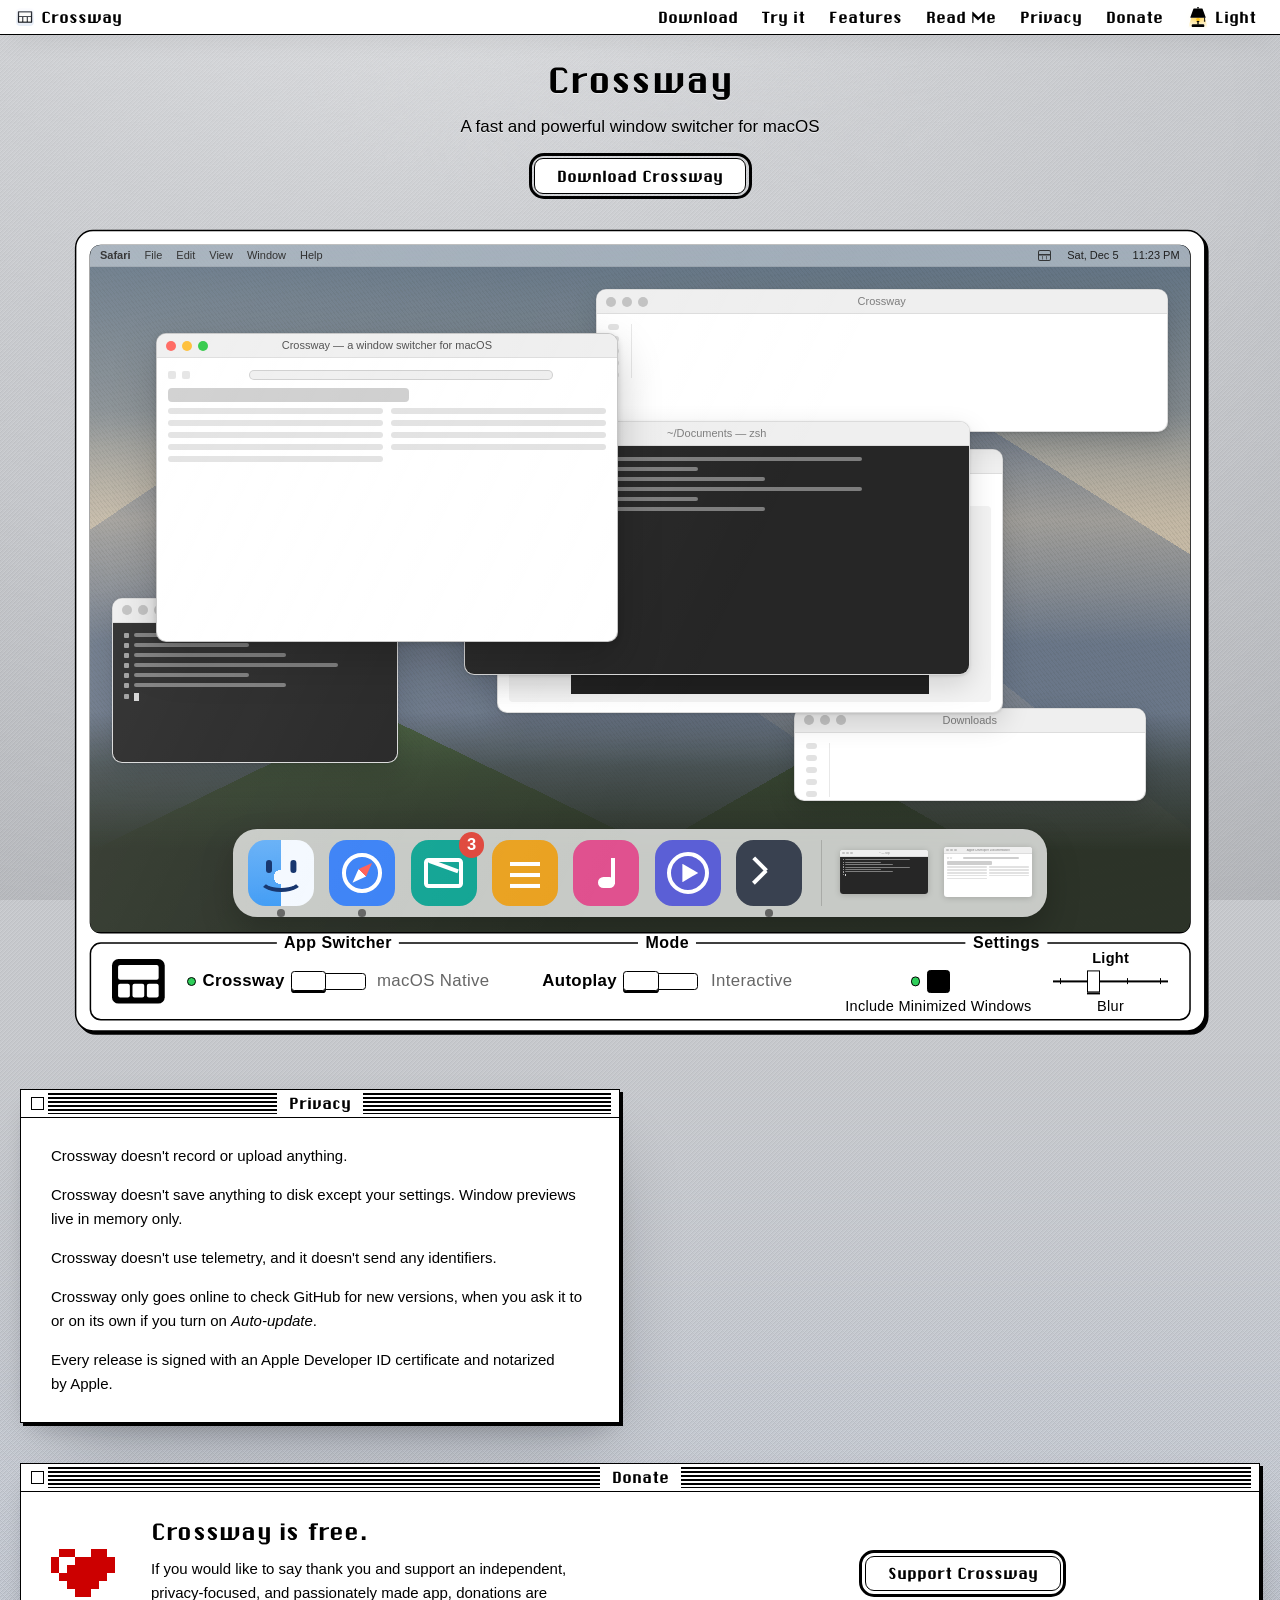
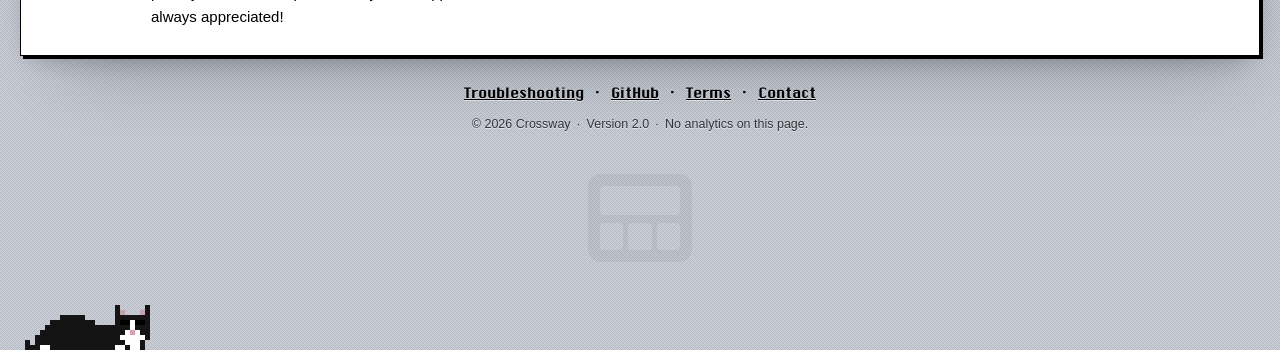
==== commit ef43b2be: "Update release docs" ====
--- a/docs/index.html
+++ b/docs/index.html
@@ -28,7 +28,9 @@
      on other sites. This sends #readme and #contact on to the new pages,
      on load and on a hash change, before anything is drawn. -->
 <script>(function(){function go(){var h=location.hash;if(h==="#readme"||h==="#contact")location.replace(h.slice(1)+"/")}go();addEventListener("hashchange",go)})()</script>
+<link rel="preload" href="assets/ChicagoFLF.ttf" as="font" type="font/ttf" crossorigin>
 <link rel="stylesheet" href="style.css">
+<script src="menus.js"></script>
 <script src="night.js" defer></script>
 <script src="copy.js" defer></script>
 <script src="demo.js" defer></script>
@@ -1174,28 +1176,6 @@
     </div>
   </section>
 
-  <!-- Features, beside Privacy: a short list of what the switcher does
-       besides switching, one plain line each, as many as stand beside
-       Privacy on a laptop's screen without ever standing taller, and the
-       way to the full list. Every line is true of the version people download now
-       (the live features page). The shortcuts are written as the Read Me
-       page writes ⌘Tab, in the body's own type: the mono face of <kbd>
-       sets ⌘ small and faint in a sentence. -->
-  <section class="mac-window" id="features">
-    <div class="titlebar"><span class="closebox" aria-hidden="true"></span><span class="title">Features</span></div>
-    <div class="window-body">
-      <ul class="feature-highlights">
-        <li>⌘W closes the selected window, right from the app switcher.</li>
-        <li>⌘Q quits the selected app.</li>
-        <li>⌘M minimizes the selected window.</li>
-        <li>⌘N opens a new window in the selected app.</li>
-        <li>Minimized windows and windows on other Spaces are listed too.</li>
-        <li>Window previews are live.</li>
-      </ul>
-      <p><a href="features/">See all features</a></p>
-    </div>
-  </section>
-
   <section class="mac-window" id="donate">
     <div class="titlebar"><span class="closebox" aria-hidden="true"></span><span class="title">Donate</span></div>
     <div class="window-body">
@@ -1214,7 +1194,7 @@
       <div>
         <h2>Crossway is free.</h2>
         <p>If you would like to say thank you and support an independent,
-        privacy-focused, and passionately made app, donations are always
+        <span class="nowrap">privacy-focused</span>, and passionately made app, donations are always
         appreciated!</p>
       </div>
       <!-- Donations take one method, a Stripe Payment Link (Apple Pay
@@ -1227,8 +1207,8 @@
            dashboard settings meant to govern those.
            Also keep custom text/fields OFF the link: they suppress the
            Apple Pay / Google Pay express buttons. -->
-      <div class="dialog-actions btn-row right">
-        <a class="btn btn-default" href="https://buy.stripe.com/aFa3cx5037477FN7LTaMU01" rel="noopener">Support Crossway</a>
+      <div class="dialog-actions btn-row">
+        <a class="btn btn-default" href="https://buy.stripe.com/aFa3cx5037477FN7LTaMU01" target="_blank" rel="noopener">Support Crossway</a>
       </div>
     </div>
     </div>
@@ -1238,7 +1218,7 @@
     <p class="links">
       <a href="troubleshooting/">Troubleshooting</a>
       &ensp;·&ensp;
-      <a href="https://github.com/crossway-app/Crossway-Releases" rel="noopener">GitHub</a>
+      <a href="https://github.com/crossway-app/Crossway-Releases" target="_blank" rel="noopener">GitHub</a>
       &ensp;·&ensp;
       <a href="terms/">Terms</a>
       &ensp;·&ensp;
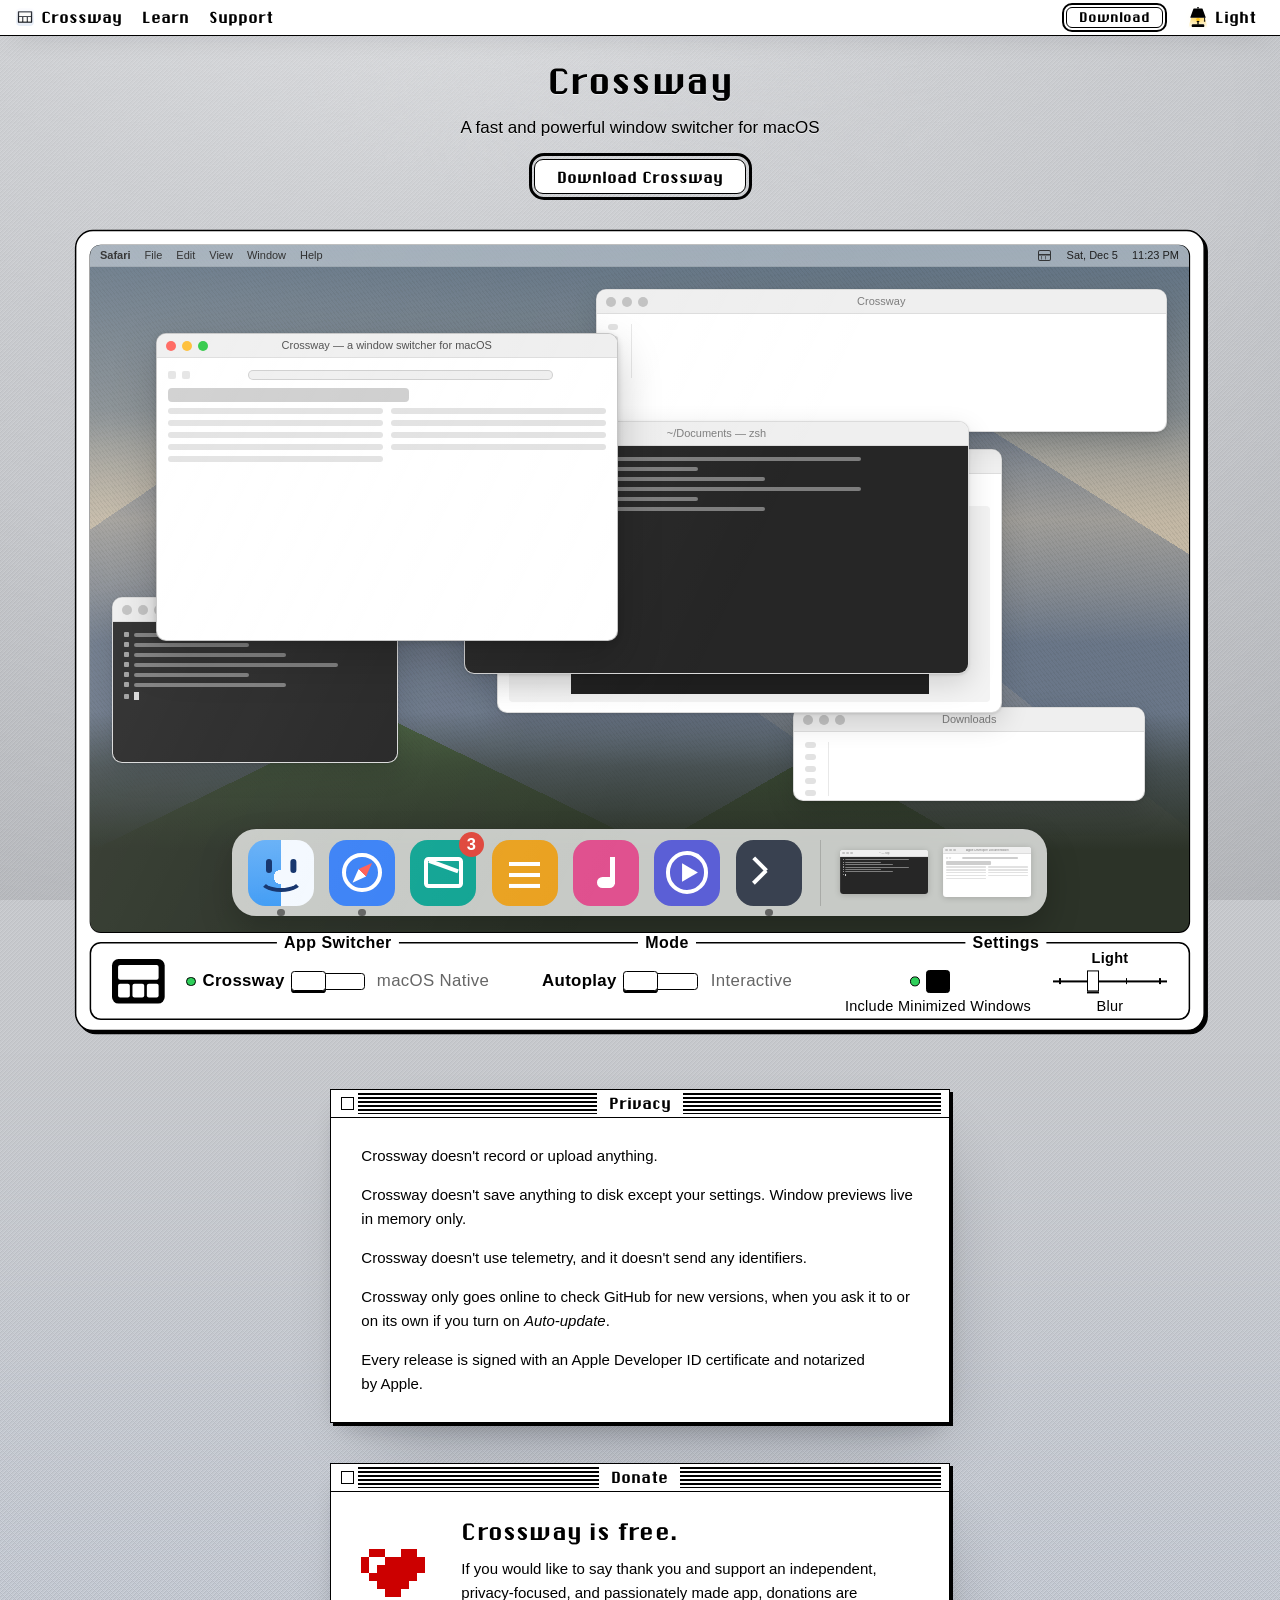
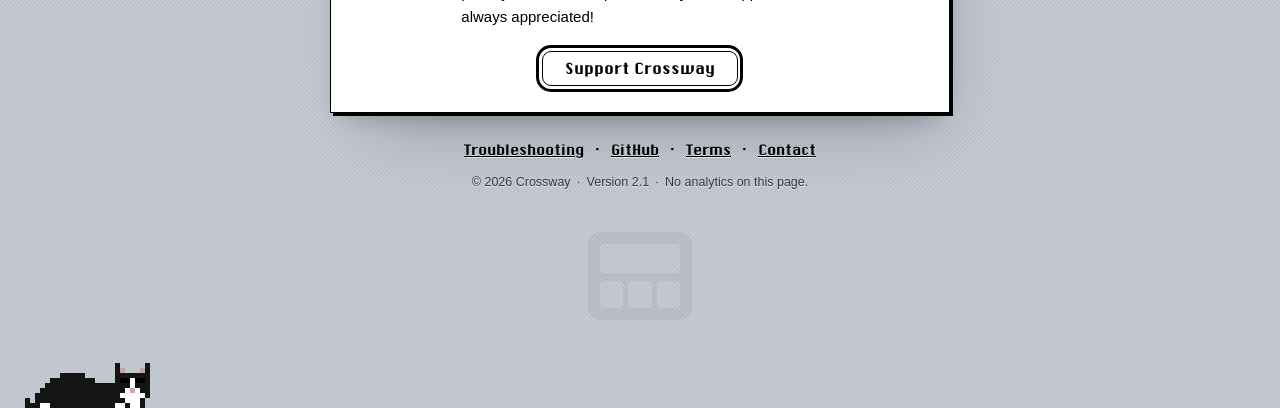
==== commit 4fbda4ad: "Update release docs" ====
--- a/docs/index.html
+++ b/docs/index.html
@@ -1224,7 +1224,7 @@
       &ensp;·&ensp;
       <a href="contact/">Contact</a>
     </p>
-    <p class="fineprint">© 2026 Crossway&ensp;·&ensp;Version 2.0&ensp;·&ensp;No analytics on this page.</p>
+    <p class="fineprint">© 2026 Crossway&ensp;·&ensp;Version 2.1&ensp;·&ensp;No analytics on this page.</p>
   </footer>
 
 </main>
--- a/docs/style.css
+++ b/docs/style.css
@@ -794,6 +794,11 @@
 html.hacker .cat.kitten .c-e { fill: #020704; }
 html.hacker .cat .c-t { fill: #1d4a2c; }
 
+/* Every page with a menu bar preloads this file in its head, so it comes
+   down beside the stylesheet rather than after it. menus.js measures the
+   bar in this face to decide whether the bar folds, and a face arriving
+   after the first paint would fold it again in front of a first visitor
+   on a narrow phone. */
 @font-face {
   font-family: "ChicagoFLF";
   src: url("assets/ChicagoFLF.ttf") format("truetype");
@@ -823,13 +828,18 @@
    step clears it by 13 to 17px, as 52px clears one row, and each takes
    over about ten pixels before the bar wraps, so a face drawn a little
    wider in another browser still lands clear. The steps under 780px
-   are here and after the phone block below. */
+   are here and after the phone block below.
+
+   Those steps are for the plain bar. With the pull-down menus the bar is
+   one row at every width, and menus.js measures it, so the padding is
+   simply its height and the same air (--menubar-clearance). */
 html {
   scroll-padding-top: 52px;
 }
 @media (700px < width < 780px) {   /* range syntax: no gap at a zoomed 700.5px */
   html { scroll-padding-top: 84px; }
 }
+html.menus { scroll-padding-top: var(--menubar-clearance); }
 
 body {
   margin: 0;
@@ -1058,6 +1068,403 @@
   .lamp-bulb, .lamp-beam { transition: opacity 260ms ease, fill 260ms ease; }
 }
 
+/* ---------- pull-down menus (menus.js) ---------- */
+
+/* The bar above is the plain one, the whole bar for a visitor without
+   scripts. menus.js marks the page html.menus in the head, before the
+   first paint, and puts Crossway, Learn and Support in place of its
+   links, with a Download button before the lamp. Everything here is
+   drawn from the tokens, so every appearance re-cuts it, and ChicagoFLF
+   has one weight, so nothing here sets one. */
+
+/* One row at every width: titles that do not fit fold into the Crossway
+   menu (menus.js measures), so the bar never wraps. The phone rules that
+   hide the spacer and put the app title on a row of its own are undone
+   here. */
+html.menus .menubar {
+  flex-wrap: nowrap;
+  align-items: stretch;
+  gap: 0;
+  min-height: calc(34px + var(--border));
+  padding: 0 14px 0 6px;
+  overflow-x: clip;
+  -webkit-user-select: none;
+  user-select: none;
+}
+html.menus .menubar > a:not(.apptitle):not(.menu-download) { display: none; }
+html.menus .menubar > .spacer { display: block; flex: 1 1 0; min-width: 0; }
+/* Until the menus are built the app title stands where the Crossway
+   title will, so nothing moves when it is replaced. */
+html.menus .menubar > .apptitle {
+  flex-basis: auto;
+  align-self: stretch;
+  padding: 0 10px;
+}
+html.menus .menubar > .lamp { flex: none; }
+@media (max-width: 700px) {
+  html.menus .menubar { padding: 0 8px 0 4px; }
+  html.menus .menubar > .apptitle { padding: 0 8px; }
+}
+
+/* The bar's height, measured by menus.js, and 17px of air under it:
+   where a jump lands (the scroll padding, at the top of the ground),
+   the display's height budget and the features page's sticky list. */
+html.menus { --menubar-clearance: calc(var(--menubar-height, 35px) + 17px); }
+
+.menubar .menu-titles {
+  display: flex;
+  align-items: stretch;
+  flex: none;
+  margin: 0;
+  padding: 0;
+  list-style: none;
+}
+.menubar .menu {
+  display: flex;
+  align-items: stretch;
+  margin: 0;
+  padding: 0;
+}
+
+/* A title: the links' padding and the bar's full height, with no
+   highlight at rest. Open, it is the inverted rectangle, from the top of
+   the bar down to the rule. */
+.menubar .menu-title {
+  display: inline-flex;
+  align-items: center;
+  flex: none;
+  margin: 0;
+  padding: 0 10px;
+  border: 0;
+  border-radius: 0;
+  background: transparent;
+  color: var(--ink);
+  font: inherit;
+  white-space: nowrap;
+  cursor: default;
+  -webkit-appearance: none;
+  appearance: none;
+  -webkit-tap-highlight-color: transparent;
+}
+.menubar .menu-title[aria-expanded="true"],
+.menubar .menu-title.is-lit {
+  background: var(--ink);
+  color: var(--paper);
+}
+html.hacker .menubar .menu-title[aria-expanded="true"],
+html.hacker .menubar .menu-title.is-lit { text-shadow: none; }
+
+/* The keyboard's mark, distinct from the open state's inversion: the
+   site's marching ants inside the title, in paper when it is inverted. */
+.menubar .menu-title:focus { outline: none; }
+.menubar .menu-title:focus-visible {
+  outline: 2px dashed var(--ink);
+  outline-offset: -5px;
+}
+.menubar .menu-title[aria-expanded="true"]:focus-visible { outline-color: var(--paper); }
+
+@media (max-width: 700px) {
+  .menubar .menu-title { padding: 0 8px; font-size: 14px; }
+}
+
+/* Folded for a narrow screen: the Crossway title alone, with the lamp,
+   and the Download button wherever it still fits (menus.js measures). */
+.menubar.is-folded .menu:not(:first-child) { display: none; }
+.menubar.hides-download .menu-download { display: none; }
+
+/* A menu: it hangs from the bar's rule with no gap (menus.js places it
+   under its title), a one-bit panel with System 7's one-pixel hard
+   shadow, right and bottom, starting a pixel down and in (2u 2u 0 -1u,
+   u = 1.5px). */
+.menubar .menu-panel {
+  position: absolute;
+  top: calc(100% + var(--border));
+  left: 0;
+  z-index: 1;
+  display: block;
+  box-sizing: border-box;
+  width: max-content;
+  min-width: 180px;
+  max-height: calc(100vh - var(--menubar-height, 35px) - 16px);
+  max-height: calc(100dvh - var(--menubar-height, 35px) - 16px);
+  margin: 0;
+  padding: 0;
+  overflow-x: hidden;
+  overflow-y: auto;
+  overscroll-behavior: contain;
+  list-style: none;
+  background: var(--paper);
+  color: var(--ink);
+  border: var(--border) solid var(--ink);
+  border-top: 0;
+  font-family: var(--font-display);
+  font-size: 15px;
+  /* 18px lines plus 3px above and below: System 7's 16u rows, 24px. */
+  line-height: 18px;
+  text-align: left;
+  box-shadow: 3px 3px 0 -1.5px var(--ink);
+}
+.menubar .menu-panel[hidden] { display: none; }
+.menubar .menu-panel ul,
+.menubar .menu-panel li {
+  margin: 0;
+  padding: 0;
+  list-style: none;
+}
+.menubar .menu-panel li { display: block; }
+
+/* An item: the check column, the words, and a column for the arrow of a
+   link that leaves the site. In the Crossway menu the check column is as
+   wide as the title's icon (menus.js measures it), so the words line up
+   under the word Crossway. The rules above for links in the bar
+   (padding, nowrap, inverse on hover) are overruled: the highlight is
+   menus.js's, so the mouse and the keys share one. */
+.menubar .menu-panel a.menu-item {
+  display: grid;
+  grid-template-columns: var(--menu-check-width, 24px) minmax(0, 1fr) 30px;
+  align-items: center;
+  min-height: 24px;
+  margin: 0;
+  padding: 0;
+  background: transparent;
+  color: var(--ink);
+  font-size: inherit;
+  text-decoration: none;
+  white-space: normal;
+  cursor: default;
+  -webkit-tap-highlight-color: transparent;
+  -webkit-touch-callout: none;
+}
+.menubar .menu-panel a.menu-item:focus,
+.menubar .menu-panel a.menu-item:focus-visible { outline: none; }
+.menubar .menu-panel a.menu-item.is-lit {
+  background: var(--ink);
+  color: var(--paper);
+}
+/* A chosen item's one flash, and the Crossway title's when a click on it
+   goes home: back to paper for a moment. */
+.menubar .menu-panel a.menu-item.is-lit.is-flashing,
+.menubar .menu-title.is-lit.is-flashing {
+  background: transparent;
+  color: var(--ink);
+}
+html.hacker .menubar .menu-panel a.menu-item.is-lit { text-shadow: none; }
+html.hacker .menubar .menu-panel a.menu-item.is-lit.is-flashing,
+html.hacker .menubar .menu-title.is-lit.is-flashing { text-shadow: inherit; }
+
+.menubar .menu-check { text-align: center; }
+.menubar .menu-text { padding: 3px 8px 3px 0; }
+.menubar .menu-key { text-align: center; }
+/* The arrow for a link that leaves the site, drawn as a one-bit bitmap on
+   the font's own grid (ChicagoFLF at 15px draws 1.25px pixels), so it has
+   Chicago's weight rather than a thin system arrow's. It takes the item's
+   colour, so it inverts with the highlight. */
+.menubar .menu-key.menu-external {
+  display: flex;
+  justify-content: center;
+  align-items: center;
+  font-size: 0;
+}
+.menubar .menu-key.menu-external::before {
+  content: "";
+  width: 11.25px;
+  height: 11.25px;
+  background: currentColor;
+  -webkit-mask: url("data:image/svg+xml,%3Csvg xmlns='http://www.w3.org/2000/svg' viewBox='0 0 9 9' shape-rendering='crispEdges'%3E%3Cpath d='M3 0h6v2H3zM5 2h4v1H5zM4 3h2v1H4zM7 3h2v3H7zM3 4h2v1H3zM2 5h2v1H2zM1 6h2v1H1zM0 7h2v1H0zM0 8h1v1H0z'/%3E%3C/svg%3E") center / 100% 100% no-repeat;
+  mask: url("data:image/svg+xml,%3Csvg xmlns='http://www.w3.org/2000/svg' viewBox='0 0 9 9' shape-rendering='crispEdges'%3E%3Cpath d='M3 0h6v2H3zM5 2h4v1H5zM4 3h2v1H4zM7 3h2v3H7zM3 4h2v1H3zM2 5h2v1H2zM1 6h2v1H1zM0 7h2v1H0zM0 8h1v1H0z'/%3E%3C/svg%3E") center / 100% 100% no-repeat;
+}
+
+/* A divider: System 7's dotted line, one unit on and one off, with only
+   a little room above and below it, tighter than System 7's full 24px
+   row. On a screen of one device pixel to the pixel, whole pixels, so
+   the dots stay crisp. */
+.menubar .menu-sep {
+  position: relative;
+  height: 9px;
+}
+.menubar .menu-sep::before {
+  content: "";
+  position: absolute;
+  left: 0;
+  right: 0;
+  top: 3.75px;
+  height: var(--border);
+  background: repeating-linear-gradient(90deg, currentColor 0 1.5px, transparent 1.5px 3px);
+}
+@media (max-resolution: 1.49dppx) {
+  .menubar .menu-sep::before {
+    top: 4px;
+    height: 1px;
+    background: repeating-linear-gradient(90deg, currentColor 0 1px, transparent 1px 2px);
+  }
+}
+
+@media (pointer: coarse) {
+  .menubar .menu-panel a.menu-item { min-height: 40px; }
+}
+
+/* The folded bar's one menu: a sheet the screen's width under the bar,
+   with 44px rows. Its groups after the first sit under a grey header
+   named after the title they come from, never focusable and in --muted
+   rather than --dim, which falls short of 4.5:1 on --paper in every
+   appearance (--muted holds 5.6:1 or better). The arrow's column is only
+   as wide as a row needs: 40px where there is an arrow, and elsewhere
+   8px, which with the words' own 8px makes the 16px gutter, so long
+   names keep the room (the terminal's face runs wide). */
+.menubar.is-folded .menu-panel.menu-sheet {
+  left: 0;
+  right: 0;
+  width: auto;
+  min-width: 0;
+  max-width: none;
+  border-left: 0;
+  border-right: 0;
+}
+.menubar .menu-sheet a.menu-item {
+  min-height: 44px;
+  grid-template-columns: 36px minmax(0, 1fr) auto;
+  font-size: 16px;
+  line-height: 20px;
+}
+.menubar .menu-sheet .menu-check { text-align: right; padding-right: 10px; }
+.menubar .menu-sheet .menu-key { width: 8px; }
+.menubar .menu-sheet .menu-key.menu-external { width: 40px; }
+.menubar .menu-header {
+  display: flex;
+  align-items: center;
+  min-height: 34px;
+  padding: 6px 30px 3px 36px;
+  color: var(--muted);
+  font-size: 14px;
+  white-space: nowrap;
+  cursor: default;
+}
+
+/* The cover over the page while a menu is open (menus.js says why).
+   Under the folded bar's sheet it wears the site's dither, lightly, so
+   the strip of page left under a short sheet reads as covered, and as
+   the place to tap to close it, and the page under it holds still. */
+.menubar .menu-scrim {
+  position: fixed;
+  left: 0;
+  right: 0;
+  bottom: 0;
+  top: var(--menubar-height, 35px);
+  z-index: -1;
+  -webkit-tap-highlight-color: transparent;
+}
+.menubar .menu-scrim[hidden] { display: none; }
+.menubar .menu-scrim.is-dithered {
+  background: repeating-conic-gradient(var(--ink) 0% 25%, transparent 0% 50%) 0 0 / 2px 2px;
+  opacity: 0.16;
+}
+html.menu-sheet-open { overflow: hidden; overscroll-behavior: none; }
+
+/* The Download button: the site's push button with its default ring,
+   scaled to sit in the bar. It goes to the home page's Download button,
+   never to the zip. */
+.menubar a.menu-download,
+.menubar a.menu-download:visited,
+.menubar a.menu-download:hover {
+  position: relative;
+  display: inline-flex;
+  align-items: center;
+  align-self: center;
+  flex: none;
+  margin: 0 14px 0 10px;
+  padding: 1px 12px;
+  border: var(--border) solid var(--ink);
+  border-radius: 6px;
+  background: var(--paper);
+  color: var(--ink);
+  font-family: var(--font-display);
+  font-size: 13px;
+  line-height: 1.3;
+  text-decoration: none;
+  white-space: nowrap;
+  cursor: pointer;
+}
+.menubar a.menu-download::after {
+  content: "";
+  position: absolute;
+  inset: -5px;
+  border: 2px solid var(--ink);
+  border-radius: 10px;
+  pointer-events: none;
+}
+.menubar a.menu-download:active {
+  background: var(--ink);
+  color: var(--paper);
+}
+html.hacker .menubar a.menu-download:active { text-shadow: none; }
+.menubar a.menu-download:focus { outline: none; }
+.menubar a.menu-download:focus-visible {
+  outline: 1.5px dashed var(--ink);
+  outline-offset: 1px;
+}
+@media (max-width: 700px) {
+  .menubar a.menu-download,
+  .menubar a.menu-download:visited,
+  .menubar a.menu-download:hover { margin: 0 10px 0 8px; padding: 1px 10px; }
+}
+
+/* Where a jump landed (menus.js): the target's title bar inverts twice,
+   or the Download button, or the display's frame for Try it. */
+.titlebar.menu-landing { background: var(--ink); }
+.titlebar.menu-landing::before {
+  background: repeating-linear-gradient(180deg, var(--paper) 0 2px, transparent 2px 4px);
+}
+.titlebar.menu-landing .title {
+  background: var(--ink);
+  color: var(--paper);
+  text-shadow: none;
+}
+.titlebar.menu-landing .closebox {
+  background: var(--ink);
+  border-color: var(--paper);
+  box-shadow: 0 0 0 4px var(--ink);
+}
+/* A visited link keeps its ink in the buttons' section below, which
+   would leave the inverted button blank for anyone who has downloaded
+   before, so the mark covers that state too. */
+.btn.menu-landing,
+.btn.menu-landing:visited {
+  background: var(--ink);
+  color: var(--paper);
+  text-shadow: none;
+}
+.cw-display-frame.menu-landing {
+  outline: 3px solid var(--ink);
+  outline-offset: 5px;
+}
+
+/* High contrast: the system's highlight, with a ring, since an inverted
+   rectangle alone is not drawn there. The keyboard's ring on an open
+   title stays distinct from the open state's solid one. */
+@media (forced-colors: active) {
+  .menubar .menu-title[aria-expanded="true"],
+  .menubar .menu-title.is-lit,
+  .menubar .menu-panel a.menu-item.is-lit {
+    forced-color-adjust: none;
+    background: Highlight;
+    color: HighlightText;
+    outline: 2px solid HighlightText;
+    outline-offset: -3px;
+  }
+  .menubar .menu-title[aria-expanded="true"]:focus-visible {
+    outline-style: dashed;
+    outline-offset: -5px;
+  }
+  .menubar .menu-header { color: GrayText; }
+  /* The dividers and the arrow are painted backgrounds, which forced
+     colors would drop. Both are drawn in currentColor, so here they keep
+     their paint in the system's colours: the text's for a divider, and
+     for the arrow its link's, or the highlight's text on a highlighted
+     item, which it already takes from the rule above. */
+  .menubar .menu-sep::before { forced-color-adjust: none; color: CanvasText; }
+  .menubar .menu-panel a.menu-item:not(.is-lit) .menu-external::before { forced-color-adjust: none; color: LinkText; }
+}
+
 /* ---------- desktop layout ---------- */
 
 .desktop {
@@ -1095,19 +1502,19 @@
 }
 
 /* THE HOME PAGE'S GRID. The lede and the demo span the desk; under them
-   Privacy and Features stand side by side at one height, the shorter
-   stretched to the taller, with Donate the full width beneath both and
-   the footer under that.
+   Privacy and then Donate, each standing centred and as wide as its
+   words, and the footer under them.
 
    The side gutters are columns here rather than padding, so that the
    lower desk (.lattice, in the desk's ground at the end of this file)
    can span the grid from one edge of the browser window to the other: a
    grid item reaches the window's edges only if the grid does, and this
    way it does so without 100vw, which counts a visible scrollbar and
-   would scroll the page sideways by its width. The content stops where
-   the padded .desktop's does on every other page, at --desk-max less a
-   gutter each side, so the demo keeps exactly the width it had. The 40px
-   between Privacy and Features is the 40px between the rows.
+   would scroll the page sideways by its width. The middle column stops
+   where the padded .desktop's content does on every other page, at
+   --desk-max less a gutter each side, so the demo keeps exactly the
+   width it has there. Where the window is narrower the middle column
+   gives way first, and the gutters keep their width.
 
    Every item is placed by name, the lattice by line: auto-placement
    would put the windows after the lattice's rows rather than over them.
@@ -1117,14 +1524,8 @@
   max-width: none;
   padding-left: 0;
   padding-right: 0;
-  --desk-half: calc((var(--desk-max) - 2 * var(--desk-gutter) - 40px) / 2);
-  grid-template-columns: minmax(var(--desk-gutter), 1fr) minmax(0, var(--desk-half)) 40px minmax(0, var(--desk-half)) minmax(var(--desk-gutter), 1fr);
-  grid-template-areas:
-    ". lede    lede   lede     ."
-    ". demo    demo   demo     ."
-    ". privacy .      features ."
-    ". donate  donate donate   ."
-    ". footer  footer footer   .";
+  grid-template-columns: minmax(var(--desk-gutter), 1fr) minmax(0, calc(var(--desk-max) - 2 * var(--desk-gutter))) minmax(var(--desk-gutter), 1fr);
+  grid-template-areas: ". lede ." ". demo ." ". privacy ." ". donate ." ". footer .";
   column-gap: 0;
   /* The room under the footer holds the cats (cat.js), who rest and walk
      along the page's very bottom, under the woven mark: their tallest is
@@ -1137,87 +1538,39 @@
 }
 .home > .lede { grid-area: lede; }
 .home > #demo { grid-area: demo; }
-.home > #privacy { grid-area: privacy; }
-.home > #features { grid-area: features; }
-.home > #donate { grid-area: donate; }
 .home > .footer { grid-area: footer; }
-.home > #privacy,
-.home > #features { align-self: stretch; }
+/* Privacy and Donate stand centred, each as wide as its words: the
+   reading measure, so the two are one width and read as one column. */
+.home > #privacy { grid-area: privacy; justify-self: center; }
+.home > #donate { grid-area: donate; justify-self: center; }
 /* More air round the reading windows than the desk's gap gives: 56px
    under the demo, so the windows read as the next part of the page
-   rather than the demo's caption, and 40px between the rows. Added as
+   rather than the demo's caption, and 40px between them. Added as
    margins over the gap, since the gap also sets the lede's distance
    from the demo, which is spent above the fold. */
-.home > #privacy,
-.home > #features { margin-top: 30px; }
+.home > #privacy { margin-top: 30px; }
 .home > #donate { margin-top: 14px; }
-/* Where two windows side by side would leave each too narrow for its
-   words, Privacy, Features and Donate stand in one column, each the
-   width of the desk, their text held at its measure inside. */
-@media (max-width: 1039px) {
-  .desktop.home {
-    grid-template-columns: var(--desk-gutter) minmax(0, 1fr) var(--desk-gutter);
-    grid-template-areas: ". lede ." ". demo ." ". privacy ." ". features ." ". donate ." ". footer .";
-  }
-  .home > #features { margin-top: 14px; }
-}
-/* No sentence in the reading windows ends on one word alone: at the
-   width the two columns give on a laptop's screen, Privacy's last
-   sentence otherwise leaves "Apple." on a line of its own, and other
-   widths strand a word in Features and Donate. text-wrap: pretty moves a
+/* No sentence in the reading windows ends on one word alone: at some
+   widths Privacy's last sentence would leave "Apple." on a line of its
+   own, and others strand a word in Donate. text-wrap: pretty moves a
    word down to keep it company and adds no line, so the windows keep
    their heights. A browser without it wraps as before. */
 .home > #privacy p,
-.home > #features li,
 .home > #donate p { text-wrap: pretty; }
-
-/* The Features window's list, in the Read Me steps' idiom: the body's
-   type and the steps' indent. The gap between items is a touch under the
-   steps' 0.7em so that the list and its link never stand taller than
-   Privacy's words: from 1467px wide Privacy's last sentence fits on one
-   line, and at 0.7em the six lines then came out 7.5px taller, which
-   stretched Privacy with a strip of empty paper at its foot. At 0.6em,
-   wherever the two stand side by side, Features is Privacy's height or
-   one line shorter. The bullet is a small square of ink in whole
-   pixels, the bullet of the era's manuals, rather than the browser's
-   round disc. The class is its own: .feature-list is the features page's
-   list, and this stylesheet is that page's too. */
-.feature-highlights {
-  margin: 0 0 1em;
-  padding-left: 1.4em;
-  list-style: none;
-}
-.feature-highlights li {
-  position: relative;
-  margin-bottom: 0.6em;
-}
-.feature-highlights li:last-child { margin-bottom: 0; }
-.feature-highlights li::before {
-  content: "";
-  position: absolute;
-  left: -1.4em;
-  top: 10px;
-  width: 6px;
-  height: 6px;
-  background: var(--ink);
-}
-/* "See all features" stays one link on one line. */
-#features a { white-space: nowrap; }
 /* Words that name one thing (a setting, a certificate) stay on one line
    with an ordinary space. A no-break space would do the same, but the
    body face draws it twice as wide as a space. */
 .nowrap { white-space: nowrap; }
 
 /* A page of one window: Read Me, Contact, Terms. .desktop is a
-   two-column grid, so without this the window sits in column one and
-   the page reads as half empty. The window is the only section on its
-   desktop, which is what picks it out, so a new page of one window
-   needs no rule of its own (the features page's intro is picked out
-   the same way, and spans there anyway). Spanning does not run the
-   sentences to 1480px: the measure cap on .window-body holds them at
-   74ch and centres them, the same as in the two-column pages'
-   windows. */
-.desktop > .mac-window:only-of-type { grid-column: 1 / -1; }
+   two-column grid, so the window spans both and stands centred, as wide
+   as its words need: the measure cap on .window-body holds them at 74ch,
+   so a page of prose is that wide and a short note narrower, never a
+   1480px frame round a column of text. The window is the only section
+   on its desktop, which is what picks it out, so a new page of one
+   window needs no rule of its own (the features page's intro is picked
+   out the same way, and sets its own width there). */
+.desktop > .mac-window:only-of-type { grid-column: 1 / -1; justify-self: center; }
 
 /* Text keeps its measure while the figure takes the full width. The
    demo's own body carries .figure and is exempt. */
@@ -1315,7 +1668,11 @@
   border: var(--border) solid var(--ink);
   background: var(--paper);
   padding: 10px 14px;
-  overflow-x: auto;
+  /* Wraps rather than scrolls, so a phone shows the whole command (a
+     scrolled box there hid its end with no sign of more). A soft wrap
+     still copies as one line. */
+  white-space: pre-wrap;
+  overflow-wrap: anywhere;
   font-family: var(--font-mono);
   font-size: 13px;
   margin: 10px 0 0;
@@ -1490,7 +1847,6 @@
   gap: 16px;
   align-items: center;
 }
-.btn-row.right { justify-content: flex-end; }
 
 /* ---------- alert dialog ---------- */
 
@@ -1522,41 +1878,19 @@
 }
 
 /* the Donate window's inner layout: the dialog grid without the
-   dialog frame (the section is a regular titled window) */
-/* The heart, the words, and the button in one row, using the width
-   the window was given. The body is exempt from the reading measure,
-   so the row spans the window.
-
-   The words take their own width (a reading measure of 62ch at most)
-   and the button takes the rest of the row, CENTRED in it: on a wide
-   monitor it stands midway between the end of the words and the
-   window's right border, not hugging the border with a gulf of paper
-   between it and the text. Where the row is
-   tight the button's column shrinks to the button's own width and no
-   further: its floor is max-content, because a bare 1fr's floor is the
-   button's MIN-content, and the words would take the row first and fold
-   "Support Crossway" onto two lines (measured at 760 and 900 wide). */
-#donate .window-body { max-width: none; }
+   dialog frame (the section is a regular titled window). The heart
+   stands beside the words, and the button is centred in the window
+   22px under them (the grid's 8px gap and its own 14px), on a phone
+   too. The body keeps the reading measure, so Donate is as wide as
+   Privacy above it and the two stand as one column. */
 .donate-grid {
   display: grid;
-  grid-template-columns: 72px auto minmax(max-content, 1fr);
+  grid-template-columns: 72px minmax(0, 1fr);
   gap: 8px 28px;
   align-items: center;
 }
 .donate-grid .dialog-icon { grid-row: auto; }
-.donate-grid p { max-width: 62ch; }
-.donate-grid .dialog-actions { grid-column: 3; margin-top: 0; justify-content: center; }
-/* Donate stands the desk's width under Privacy and Features, so its
-   three columns (the heart, the words, the button between them and the
-   border) have room on all but a phone's screen. Where the window is
-   narrower than 640px, the button goes under the words, at the right as
-   a dialog's button is, rather than squeezing the words into a sliver.
-   After the rules above, which it overrides at the same weight. */
-#donate { container: donate / inline-size; }
-@container donate (width < 640px) {
-  .donate-grid { grid-template-columns: 72px minmax(0, 1fr); }
-  .donate-grid .dialog-actions { grid-column: 2; justify-content: flex-end; }
-}
+.donate-grid .dialog-actions { grid-column: 1 / -1; margin-top: 14px; justify-content: center; }
 
 /* ---------- read-me list ---------- */
 
@@ -1776,7 +2110,7 @@
   /* That margin stacks on the grid's own 28px gap. Over the demo the
      extra air is wanted; between the reading windows less is: they
      stand 40px apart, and the footer 28px under the last. */
-  .desktop > #features, .desktop > #donate { margin-top: 12px; }
+  .desktop > #donate { margin-top: 12px; }
   .desktop > .footer { margin-top: 0; }
   .window-duo { grid-template-columns: 1fr; gap: 28px; }
   .window-body { padding: 20px 18px; }
@@ -1785,7 +2119,6 @@
     padding: 26px 22px 24px;
   }
   .donate-grid { grid-template-columns: 1fr; }
-  .donate-grid .dialog-actions { grid-column: 1; justify-content: flex-end; }   /* under the words on a phone, at the right as a dialog's button is */
   .dialog-icon { grid-row: auto; }
   .dialog-actions { grid-column: 1; }
   }
@@ -3474,6 +3807,7 @@
    the width does (the interactive view on most laptops), nothing
    moves. */
 :root { --cw-fold-overhead: 52px; --cw-fold-fit: 0.95; }
+html.menus { --cw-fold-overhead: var(--menubar-clearance); }   /* the measured bar (pull-down menus) */
 
 /* One exposé tile. Six of these plus their gutters is the pane's inner
    width, which is how the app arrives at ~6 per row. */
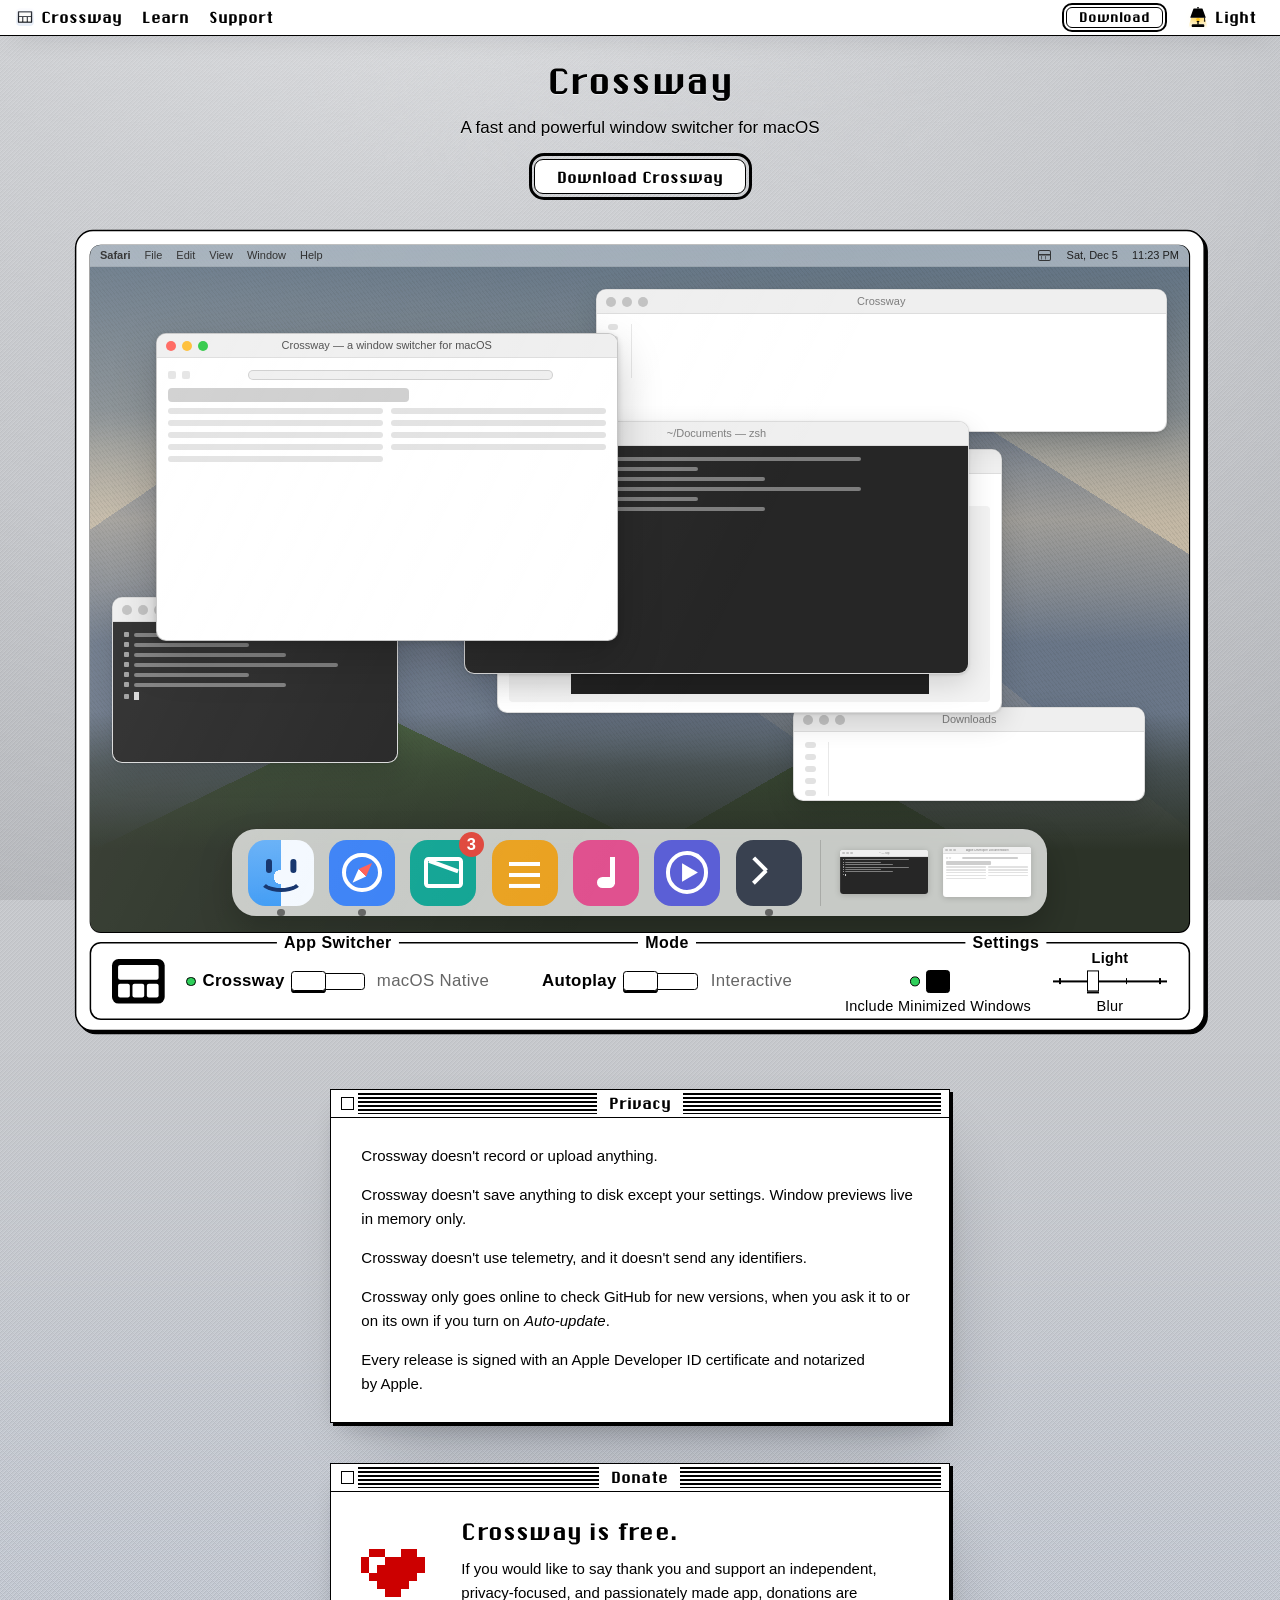
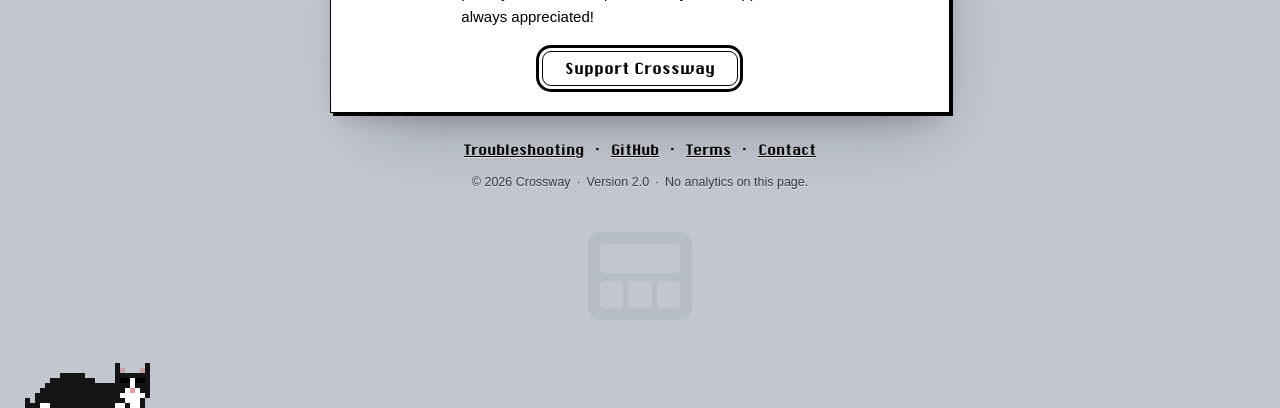
==== commit 1cf3ce9e: "Update release docs" ====
--- a/docs/index.html
+++ b/docs/index.html
@@ -1224,7 +1224,7 @@
       &ensp;·&ensp;
       <a href="contact/">Contact</a>
     </p>
-    <p class="fineprint">© 2026 Crossway&ensp;·&ensp;Version 2.1&ensp;·&ensp;No analytics on this page.</p>
+    <p class="fineprint">© 2026 Crossway&ensp;·&ensp;Version 2.0&ensp;·&ensp;No analytics on this page.</p>
   </footer>
 
 </main>
--- a/docs/style.css
+++ b/docs/style.css
@@ -2928,10 +2928,10 @@
 
 .cw-tile-wrap { flex: none; width: var(--cw-strip-w); display: flex; flex-direction: column; gap: var(--cw-tile-gap); }
 
-/* The SLOT. Transparent and unstroked: the paper fill and the edge
-   belong to the miniature window inside it, and whatever the window does
-   not cover stays clear so the pane — or the selection tint — shows
-   through the letterbox bars. */
+/* The SLOT. Transparent and unstroked: the paper fill, the edge and the
+   selection wash all belong to the miniature window inside it (see
+   .cw-mini), and whatever the window does not cover stays clear so the
+   pane shows through the letterbox bars. */
 .cw-tile {
   position: relative;
   /* Explicit width AND height, both definite: see --cw-tile-h. And
@@ -2941,20 +2941,9 @@
   flex: none;
   width: var(--cw-strip-w);
   height: var(--cw-strip-h);
-  border-radius: 7px;
   display: grid;
   place-items: center;
   container-type: inline-size;
-}
-/* Selection is a filled wash BEHIND the thumbnail, reaching a little
-   past it on every side. No stroke, no lift, no scale — a selected tile
-   is exactly the size and elevation of every other tile. */
-.cw-tile-wrap.is-sel .cw-tile::before {
-  content: "";
-  position: absolute;
-  inset: calc(-1 * var(--cw-wash-out));
-  border-radius: 9px;
-  background: color-mix(in srgb, var(--scr-ink) var(--cw-sel-win), transparent);
 }
 /* Both of these are tokens because --cw-fold-h adds them up: the cap the
    fold opens to IS this line plus the tile above it. */
@@ -3044,7 +3033,20 @@
   background: var(--scr-paper);
   display: flex;
   flex-direction: column;
-  box-shadow: 0 1px 6px color-mix(in srgb, var(--scr-shade) 18%, transparent);
+  --cw-mini-lift: 0 1px 6px color-mix(in srgb, var(--scr-shade) 18%, transparent);
+  box-shadow: var(--cw-mini-lift);
+}
+/* Selection is a filled wash round the PICTURE: a spread shadow reaching
+   --cw-wash-out past the miniature on every side, over its lift. A
+   spread shadow's corners are the miniature's radius plus the spread, so
+   the wash runs evenly round them, and a window narrower than its slot is
+   washed at its own shape, never as a box, as the app draws it since
+   2026-09-30. No stroke, no scale: a selected tile is exactly the size of
+   every other tile. */
+.cw-tile-wrap.is-sel .cw-mini,
+.cw-gcell.is-sel .cw-mini {
+  box-shadow: 0 0 0 var(--cw-wash-out) color-mix(in srgb, var(--scr-ink) var(--cw-sel-win), transparent),
+              var(--cw-mini-lift);
 }
 /* Every measurement inside a miniature is a share of the SLOT, not a
    fixed pixel size. The desktop window's own chrome is drawn for a
@@ -3190,17 +3192,9 @@
      percentage silently becomes "as big as my content". */
   width: var(--cw-tile-w);
   height: var(--cw-tile-h);
-  border-radius: 8px;
   display: grid;
   place-items: center;
   container-type: inline-size;
-}
-.cw-gcell.is-sel .cw-gshot::before {
-  content: "";
-  position: absolute;
-  inset: -2px;
-  border-radius: 10px;
-  background: color-mix(in srgb, var(--scr-ink) var(--cw-sel-win), transparent);
 }
 
 /* The app mark: BOTTOM-LEFT of the thumbnail, inset, floating on the
@@ -3288,10 +3282,6 @@
   color: color-mix(in srgb, var(--scr-ink) 60%, transparent);
 }
 .cw-gcell.is-sel .cw-gtitle { color: var(--scr-ink); }
-
-@media (prefers-reduced-motion: no-preference) {
-  .cw-gshot { transition: box-shadow 140ms ease, border-color 140ms ease; }
-}
 
 /* ---- the Dock --------------------------------------------------------
    Bottom centre of the desktop, a translucent bar in the pane's
@@ -3861,11 +3851,11 @@
   --cw-tile-gap: 3px;
   --cw-tile-cap: clamp(9px, 1.5cqw, clamp(12px, 1.089cqw, 15px));
   --cw-cap-line: 1.2;
-  /* How far the selection wash reaches past a tile on every side. The
-     strip is padded by it (the strip clips, so a wash at its edge would
-     be cut off square, and the rightmost window's highlight would lose
-     its right side), and the fold counts that padding, top and
-     bottom. */
+  /* How far the selection wash reaches past a window's miniature on
+     every side. The strip is padded by it (the strip clips, so the wash
+     round a miniature that spans its slot would be cut off square at the
+     strip's edge, and the rightmost window's highlight would lose its
+     right side), and the fold counts that padding, top and bottom. */
   --cw-wash-out: 2px;
   /* The strip's own height, computed rather than guessed, plus a hair
      of headroom for an engine that rounds a line box up. */
